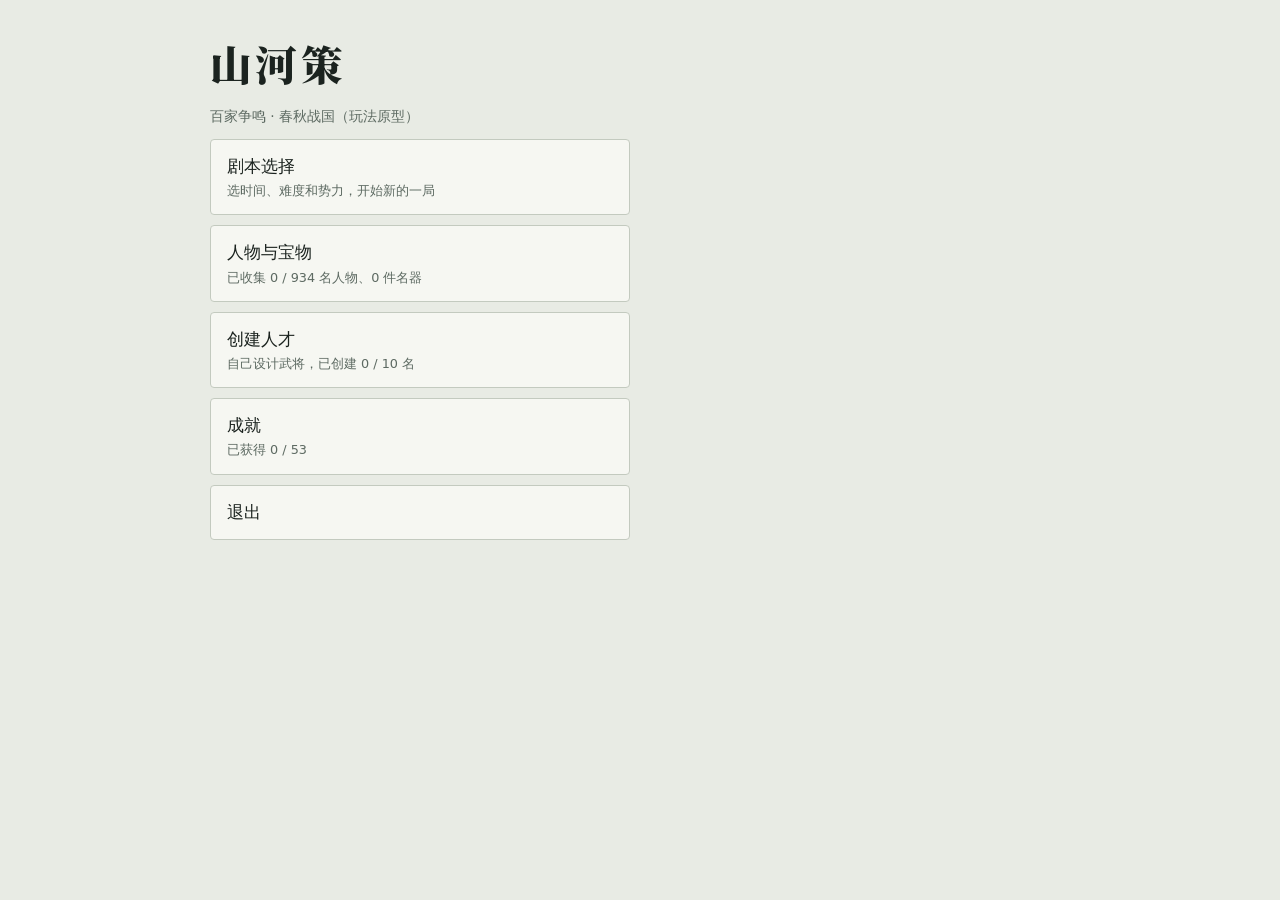
==== shanhece/index.html @ 2c9d2a5f "version city image" ====
<!doctype html>
<html lang="zh-CN">
<meta charset="utf-8">
<meta name="viewport" content="width=device-width,initial-scale=1,viewport-fit=cover">
<meta name="theme-color" content="#2c7a68">
<meta name="mobile-web-app-capable" content="yes">
<meta name="apple-mobile-web-app-capable" content="yes">
<link rel="manifest" href="manifest.json">
<link rel="icon" href="icon-192.png">
<link rel="apple-touch-icon" href="icon-192.png">
<title>山河策：百家争鸣</title>
<meta name="claude:viewport-fit-sides" content="cover">
<link rel="stylesheet" href="https://fonts.googleapis.com/css2?family=Noto+Serif+SC:wght@600;900&display=swap">
<style>
/* 布局：顶部资源栏，中间可缩放的地图，下方城池面板（数值、建筑、驻军、武将、计谋）与战报，单列，手机优先 */
:root {
  --bg: #e8ebe4; --panel: #f6f7f2; --fg: #1b231f; --muted: #5d6a62; --line: #c3cabf;
  --accent: #2c7a68; --accent-fg: #ffffff; --danger: #b3261e; --mine: #d9a400; --warn: #a86a00;
  --display: "Noto Serif SC", "Songti SC", "SimSun", serif;
  --body: system-ui, -apple-system, "PingFang SC", "Microsoft YaHei", sans-serif;
}
@media (prefers-color-scheme: dark) { :root:not([data-theme="light"]) {
  --bg: #121816; --panel: #1b2421; --fg: #dfe6e0; --muted: #93a199; --line: #34413b;
  --accent: #5fb7a0; --accent-fg: #0c1512; --danger: #e8645a; --mine: #f2c230; --warn: #e0a640; color-scheme: dark } }
:root[data-theme="dark"] {
  --bg: #121816; --panel: #1b2421; --fg: #dfe6e0; --muted: #93a199; --line: #34413b;
  --accent: #5fb7a0; --accent-fg: #0c1512; --danger: #e8645a; --mine: #f2c230; --warn: #e0a640; color-scheme: dark }
body { background: var(--bg); color: var(--fg); font-family: var(--body); line-height: 1.5;
  padding-left: max(16px, env(safe-area-inset-left, 0px)); padding-right: max(16px, env(safe-area-inset-right, 0px)); padding-block: 12px 32px; }
.wrap { max-width: 860px; margin: 0 auto; display: flex; flex-direction: column; gap: 12px; }
h1 { font-family: var(--display); font-weight: 900; font-size: 1.7rem; margin: 0; letter-spacing: .08em; }
h2 { font-family: var(--display); font-weight: 600; font-size: 1.1rem; margin: 0; }
h3 { font-family: var(--display); font-weight: 600; font-size: 1rem; margin: 0; }
p { margin: 0; }
.muted { color: var(--muted); font-size: .86rem; }
button, select { font: inherit; color: var(--fg); background: var(--panel); border: 1px solid var(--line); border-radius: 4px;
  padding: 8px 12px; min-height: 40px; cursor: pointer; }
button:focus-visible, select:focus-visible { outline: 2px solid var(--accent); outline-offset: 2px; }
button.primary { background: var(--accent); color: var(--accent-fg); border-color: var(--accent); }
button.danger { border-color: var(--danger); color: var(--danger); }
button.on { border-color: var(--accent); box-shadow: inset 0 0 0 1px var(--accent); }
button:disabled { opacity: .45; cursor: default; }
.row { display: flex; flex-wrap: wrap; gap: 8px; align-items: center; }
.bar { display: flex; flex-wrap: wrap; gap: 4px 16px; align-items: baseline; font-variant-numeric: tabular-nums; }
.bar b { font-family: var(--display); font-size: 1.1rem; }
.facs { display: grid; grid-template-columns: repeat(auto-fill, minmax(150px, 1fr)); gap: 8px; }
.facs button { text-align: left; display: flex; flex-direction: column; gap: 2px; }
.facs small { color: var(--muted); }
#cap { position: fixed; inset: 0; background: rgba(0,0,0,.6); display: none; align-items: center; justify-content: center; padding: 12px; z-index: 45; }
#cap.on { display: flex; }
#trp { position: fixed; inset: 0; background: rgba(0,0,0,.55); display: none; align-items: center; justify-content: center; padding: 12px; z-index: 46; } #trp.on { display: flex; }
#trp .box { background: var(--panel); color: var(--fg); border: 1px solid var(--line); border-top: 4px solid var(--accent); border-radius: 6px; padding: 12px; max-width: 380px; width: 100%; max-height: 86vh; overflow-y: auto; display: flex; flex-direction: column; gap: 8px; font-size: .88rem; } #trp h3 { margin: 0; } #trp .five { display: grid; grid-template-columns: repeat(5, 1fr); gap: 4px; text-align: center; } #trp .five div { border: 1px solid var(--line); border-radius: 4px; padding: 3px 0; } #trp .five small { display: block; color: var(--muted); }
#gd { position: fixed; inset: 0; background: rgba(0,0,0,.55); display: none; align-items: center; justify-content: center; padding: 12px; z-index: 44; } #gd.on { display: flex; }
#gd .box { background: var(--panel); color: var(--fg); border: 1px solid var(--line); border-top: 4px solid var(--accent); border-radius: 6px; padding: 12px; max-width: 380px; width: 100%; max-height: 86vh; overflow-y: auto; display: flex; flex-direction: column; gap: 7px; font-size: .86rem; } #gd h3 { margin: 0; } #gd .five { display: grid; grid-template-columns: repeat(5, 1fr); gap: 4px; text-align: center; } #gd .five div { border: 1px solid var(--line); border-radius: 4px; padding: 3px 0; } #gd .five small { display: block; color: var(--muted); }
.gtab { font-size: .74rem; } .gtab td, .gtab th { padding: 5px 2px; } .gtab .thb { padding: 2px 2px; min-height: 26px; font-size: .74rem; } .gtab .tag { font-size: .66rem; padding: 0 3px; }
.gname { padding: 2px 0; min-height: 26px; font-size: .8rem; font-weight: 700; border: 0; background: none; color: var(--accent); text-decoration: underline; box-shadow: none; }
#cap .box { background: var(--panel); color: var(--fg); border: 1px solid var(--line); border-top: 4px solid var(--accent); border-radius: 6px; padding: 12px; max-width: 360px; width: 100%; display: flex; flex-direction: column; gap: 8px; font-size: .9rem; }
#cap h3 { margin: 0; } #cap .btns { display: grid; grid-template-columns: 1fr 1fr; gap: 6px; }
#dip { position: fixed; inset: 0; background: rgba(0,0,0,.55); display: none; align-items: center; justify-content: center; padding: 12px; z-index: 25; }
#dip.on { display: flex; }
#dip .box { background: var(--panel); color: var(--fg); border: 1px solid var(--line); border-top: 4px solid var(--accent); border-radius: 6px; padding: 10px; max-width: 340px; width: 100%; max-height: 80vh; font-size: .82rem; overflow-y: auto; display: flex; flex-direction: column; gap: 10px; }
#dip h2 { margin: 0; }
#dip .dl { display: flex; align-items: center; justify-content: space-between; gap: 8px; border-top: 1px solid var(--line); padding-top: 6px; } #dip .dl button { white-space: nowrap; padding: 4px 8px; min-height: 32px; flex: none; font-size: .8rem; }
#dip h2 { font-size: 1.05rem; } #dip .tabs button, #dip [data-dip] { padding: 4px 10px; min-height: 32px; font-size: .82rem; } #dip .dl { padding-top: 4px; gap: 6px; }
#dip .box { gap: 6px; }
#panel.full { position: fixed; inset: 0; z-index: 20; overflow-y: auto; border: none; border-radius: 0; background: var(--bg); padding: 12px 12px calc(12px + env(safe-area-inset-bottom)); }
.mapwrap { position: relative; } #map { flex: none; margin: auto; display: block; }  /* 地图在战报以外的区域里居中 */ .zoom { position: absolute; left: 6px; bottom: 252px; display: flex; flex-direction: column; gap: 6px; z-index: 2; } #panel[hidden] { display: none; }
.cmds { position: absolute; right: 6px; top: 6px; z-index: 3; display: flex; flex-direction: column; gap: 4px; align-items: flex-end; }
.menubtn { width: 42px; height: 42px; border-radius: 50%; padding: 0; font-size: 1.2rem; box-shadow: 0 1px 5px rgba(0,0,0,.3); background: var(--panel); }
.menulist { display: flex; flex-direction: column; gap: 3px; background: var(--panel); border: 1px solid var(--line); border-radius: 6px; padding: 5px; box-shadow: 0 3px 12px rgba(0,0,0,.3); min-width: 110px; } .menulist[hidden] { display: none; }
.menulist button { text-align: left; box-shadow: none !important; } .cmds button { padding: 3px 7px; min-height: 28px; font-size: .74rem; box-shadow: 0 1px 4px rgba(0,0,0,.2); background: color-mix(in srgb, var(--panel) 90%, transparent); }
.endbtn { position: absolute; right: 8px; bottom: 10px; z-index: 2; padding: 9px 14px; box-shadow: 0 1px 5px rgba(0,0,0,.3); }
.mapmode { position: absolute; left: 6px; bottom: 206px; z-index: 2; padding: 6px 12px; min-height: 36px; border-radius: 18px; box-shadow: 0 1px 4px rgba(0,0,0,.25); }
.legend { position: absolute; left: 70px; bottom: 206px; z-index: 2; background: var(--panel); border: 1px solid var(--line); border-radius: 4px; padding: 6px 8px; font-size: .78rem; display: flex; flex-direction: column; gap: 2px; } .legend[hidden] { display: none; } .legend i { display: inline-block; width: 10px; height: 10px; border-radius: 50%; margin-right: 6px; border: 1px solid rgba(0,0,0,.15); }
.zoom button { width: 40px; height: 40px; padding: 0; font-size: 1.4rem; line-height: 1; border-radius: 50%; box-shadow: 0 1px 4px rgba(0,0,0,.25); }
.mapbox { display: flex; padding: 64px 0 160px; box-sizing: border-box; overflow: auto; max-height: none; height: calc(100vh - 16px); height: calc(100dvh - 16px); border: 1px solid var(--line); background: #2e3b3d; border-radius: 4px; }
svg { display: block; }
svg line { stroke: var(--line); stroke-width: 1.2; } svg line.rdo { stroke: #4a3a28; stroke-width: 2.6; stroke-opacity: .5; stroke-linecap: round; } svg line.rdi { stroke: #f1e2b8; stroke-width: 1.2; stroke-opacity: .9; stroke-linecap: round; } svg line.rds { stroke: #e9f2f2; stroke-width: 1.3; stroke-dasharray: 4 3; stroke-opacity: .85; }
#map .city use { color: var(--fc, #888); } #terr .tc { fill-opacity: .3; stroke: rgba(40, 30, 20, .35); stroke-width: .6; stroke-linejoin: round; pointer-events: none; mix-blend-mode: multiply; } #map .dot { stroke: #2b2119; stroke-width: .8; } #map text { font-size: 9.5px; font-weight: 600; fill: #241c14; stroke: rgba(247, 240, 222, .92); stroke-width: 2.6px; } #smap text { fill: #241c14; stroke: rgba(247, 240, 222, .9); paint-order: stroke; stroke-width: 4px; }
svg line.sea { stroke-dasharray: 3 3; }
svg text { font-size: 9px; fill: var(--fg); paint-order: stroke; stroke: var(--panel); stroke-width: 2.5px; pointer-events: none; }
svg .city { cursor: pointer; }
svg .ring { fill: none; stroke: var(--fg); stroke-width: 2; } #map .ring { fill: rgba(255, 214, 80, .16); stroke: #ffd650; stroke-width: 2.6; filter: drop-shadow(0 0 1.2px #000) drop-shadow(0 0 2px rgba(0,0,0,.7)); animation: ringp 1.1s ease-in-out infinite alternate; pointer-events: none; } @keyframes ringp { from { stroke-width: 2.2; stroke-opacity: .75; } to { stroke-width: 3.4; stroke-opacity: 1; } } @media (prefers-reduced-motion: reduce) { #map .ring { animation: none; } }
svg .mine { stroke: var(--mine); stroke-width: 2.5; }
.panel { background: var(--panel); border: 1px solid var(--line); border-radius: 4px; padding: 12px; display: flex; flex-direction: column; gap: 10px; min-width: 0; }
.pickbar { position: absolute; left: 8px; right: 8px; top: 112px; z-index: 6; display: flex; gap: 10px; align-items: center; justify-content: space-between; background: var(--panel); border: 2px solid var(--accent); border-radius: 8px; padding: 8px 10px; font-size: .9rem; box-shadow: 0 2px 8px rgba(0,0,0,.2); } .pickbar[hidden] { display: none; } .pickbar .warn { color: var(--danger); }
#map.picking .city:not(.pick):not(.pickfrom) { opacity: .3; } #map .city.pick .dot { stroke: var(--accent); stroke-width: 3.5; animation: pickp 1s ease-in-out infinite alternate; } #map .city.pick text { font-weight: 700; } #map .city.pickfrom .dot { stroke: var(--warn); stroke-width: 3; }
@keyframes pickp { from { stroke-opacity: .35; } to { stroke-opacity: 1; } } @media (prefers-reduced-motion: reduce) { #map .city.pick .dot { animation: none; } }
.cask { position: fixed; inset: 0; z-index: 30; background: rgba(0,0,0,.45); display: flex; align-items: center; justify-content: center; padding: 16px; }
.caskc { background: var(--panel); border: 1px solid var(--line); border-top: 4px solid var(--accent); border-radius: 8px; padding: 12px 14px; max-width: 360px; width: 100%; display: flex; flex-direction: column; gap: 8px; font-size: .9rem; box-shadow: 0 8px 24px rgba(0,0,0,.3); } .caskc > b { font-size: 1.05rem; } .caskc .row button { min-height: 42px; flex: 1; }
.tlist { display: flex; flex-direction: column; gap: 4px; } .tr2 { display: flex; gap: 8px; align-items: center; border: 1px solid var(--line); border-radius: 6px; padding: 5px 8px; background: var(--panel); }
.tr2m { flex: 1; min-width: 0; font-size: .8rem; line-height: 1.3; } .tr2m > b { font-size: .9rem; } .tr2m > small { color: var(--muted); margin-left: 4px; font-size: .68rem; } .tr2m .d { color: var(--fg); } .tr2s { color: var(--warn); font-size: .72rem; } .tr2s.run { color: var(--accent); font-weight: 600; }
.tr2b { flex: none; display: flex; flex-direction: column; align-items: flex-end; gap: 2px; } .tr2b small { font-size: .68rem; color: var(--muted); white-space: nowrap; } .tr2b button { min-height: 34px; padding: 0 12px; }
.cstat { font-size: .76rem; color: var(--muted); line-height: 1.35; margin: 2px 0; } .cstat b { color: var(--fg); font-weight: 600; }
.cgrid { display: grid; grid-template-columns: minmax(0, 3fr) minmax(0, 2fr); gap: 6px; margin-top: 4px; }
.csec { --sc: var(--accent); grid-column: span 1; border: 1px solid color-mix(in srgb, var(--sc) 30%, var(--line)); border-radius: 10px; padding: 6px; background: color-mix(in srgb, var(--sc) 6%, var(--panel)); display: flex; flex-direction: column; gap: 5px; min-width: 0; }
@media (max-width: 370px) { .cgrid { grid-template-columns: minmax(0, 1fr); } .cbs { grid-template-columns: repeat(auto-fit, minmax(2.9em, 1fr)); } .cb b { font-size: .84rem; } }
.csec.s-wide { grid-column: 1 / -1; } .s-min .cbs { grid-template-columns: repeat(5, minmax(0, 1fr)); } .s-mil .cbs { grid-template-columns: repeat(4, minmax(0, 1fr)); } .csec.s-min { --sc: #2c7a68; } .csec.s-mil { --sc: #a8432f; } .csec.s-mkt { --sc: #a87414; } .csec.s-ppl { --sc: #3a6aa0; }
.csh { display: flex; align-items: center; gap: 4px; font-size: .8rem; line-height: 1.2; padding: 0 2px; } .csh i { width: 4px; height: 14px; border-radius: 2px; background: var(--sc); } .csh b { color: var(--sc); letter-spacing: .1em; } .csh span { margin-left: auto; color: var(--muted); font-size: .72rem; } .csh span b { color: var(--fg); letter-spacing: 0; }
.cbs { display: grid; grid-template-columns: repeat(auto-fit, minmax(3.4em, 1fr)); gap: 4px; min-width: 0; }
.cb { min-height: 48px; padding: 3px 2px; display: flex; flex-direction: column; align-items: center; justify-content: center; gap: 1px; line-height: 1.15; min-width: 0; border-radius: 8px; background: var(--panel); border-color: color-mix(in srgb, var(--sc, var(--accent)) 22%, var(--line)); }
.cb b { font-size: .9rem; font-weight: 700; } .cb small { font-size: .62rem; color: var(--muted); white-space: nowrap; overflow: hidden; text-overflow: ellipsis; max-width: 100%; }
.cb.on { border-color: var(--sc, var(--accent)); background: color-mix(in srgb, var(--sc, var(--accent)) 14%, var(--panel)); box-shadow: inset 0 0 0 1px var(--sc, var(--accent)); } .cb.dn small { color: var(--accent); } .cb:disabled { opacity: .55; } .cb.dn:disabled { opacity: .7; }
.cmdm { max-width: 520px; overflow: hidden !important; } .cmdmb { flex: 1 1 auto; min-height: 0; overflow-y: auto; overscroll-behavior: contain; display: flex; flex-direction: column; gap: 8px; } .cmdm .cpanel { border: 0; padding: 0; margin: 0; background: none; max-height: none; } .cmdm .cph > b:first-child { display: none; } .cmdm .cph { display: flex; flex-wrap: wrap; gap: 4px 8px; align-items: center; } .cmdm .cpanel .btns { display: grid; grid-template-columns: repeat(auto-fill, minmax(96px, 1fr)); gap: 6px; } .cmdm .cpanel .btns button { min-height: 44px; display: flex; flex-direction: column; align-items: center; justify-content: center; line-height: 1.2; } .cmdm .cpanel .btns small { font-size: .66rem; color: var(--muted); } .cmdm #mvbox { margin: 0; } .cmdm #mvbox .row { flex-wrap: nowrap; gap: 6px; } .cmdm #mvbox label { min-width: 0 !important; flex: 1 1 auto; font-size: .82rem; } .cmdm #mvbox button { white-space: nowrap; } .cmdm #mvbox input { height: 38px; width: 6em !important; box-sizing: border-box; padding: 0 8px; } .cmdm #mvbox select { flex: 1 1 auto; min-width: 0; } .cmdm #mvbox .row:last-child { flex-wrap: wrap; } .cmdm .cph:empty { display: none; } .cmdm table { font-size: .8rem; } .cmdmf { justify-content: flex-end; } .cmdmf button { min-width: 88px; min-height: 40px; }
.cpanel { border: 1px solid var(--accent); border-radius: 10px; padding: 6px 8px; margin-top: 4px; display: flex; flex-direction: column; gap: 6px; background: var(--panel); } .cpanel.cscroll { max-height: 42vh; overflow-y: auto; overscroll-behavior: contain; }
.cph { display: flex; flex-wrap: wrap; gap: 4px 8px; align-items: center; font-size: .8rem; } .cpanel .btns { display: grid; grid-template-columns: repeat(auto-fill, minmax(4.2em, 1fr)); gap: 4px; } .cpanel .btns button { min-height: 40px; padding: 2px 4px; line-height: 1.15; } .cpanel .btns button small { display: block; font-size: .6rem; color: var(--muted); white-space: nowrap; overflow: hidden; text-overflow: ellipsis; }
.resrow { display: flex; gap: 8px; margin: 6px 0; } .resrow button { flex: 1; min-height: 40px; text-align: left; font-variant-numeric: tabular-nums; } .resrow button.on { border-color: var(--accent); } .resrow small { color: var(--muted); display: block; font-size: .7rem; line-height: 1.2; } .rarebox { border-color: var(--warn); }
.stats { display: grid; grid-template-columns: repeat(auto-fill, minmax(120px, 1fr)); gap: 8px; font-variant-numeric: tabular-nums; }
.stats div { border-left: 3px solid var(--line); padding-left: 8px; }
.stats small { display: block; color: var(--muted); }
#panel.full .stats { grid-template-columns: repeat(3, minmax(0, 1fr)); gap: 4px 6px; font-size: .8rem; line-height: 1.25; } #panel.full .stats div { padding-left: 6px; border-left-width: 2px; } #panel.full .stats small { font-size: .66rem; } #panel.full h2 { font-size: 1.1rem; margin: 0; }
.meter { height: 6px; background: var(--line); border-radius: 3px; overflow: hidden; margin-top: 2px; }
.meter i { display: block; height: 100%; background: var(--accent); }
.meter i.low { background: var(--danger); } .meter i.mid { background: var(--warn); }
.blds { display: grid; grid-template-columns: repeat(auto-fill, minmax(84px, 1fr)); gap: 6px; }
.blds button { padding: 6px 4px; display: flex; flex-direction: column; align-items: center; gap: 0; min-height: 48px; }
.blds small { color: var(--muted); }
.detail { border: 1px solid var(--line); border-radius: 4px; padding: 10px; display: flex; flex-direction: column; gap: 8px; background: var(--bg); }
table { border-collapse: collapse; width: 100%; font-size: .9rem; font-variant-numeric: tabular-nums; }
td, th { text-align: left; padding: 4px 6px; border-bottom: 1px solid var(--line); vertical-align: middle; }
.scroll { overflow-x: auto; }
.tag { display: inline-block; padding: 0 6px; border: 1px solid var(--line); border-radius: 3px; font-size: .8rem; }
.flash { border-left: 3px solid var(--accent); padding-left: 8px; }
#log { font-size: .86rem; display: flex; flex-direction: column; gap: 4px; }
#log div { border-left: 3px solid var(--line); padding-left: 8px; }
#log div.w { border-color: var(--accent); } #log div.l { border-color: var(--danger); } #log div.e { border-color: var(--accent); font-weight: 600; }
#bt { position: fixed; inset: 0; background: var(--bg); display: none; z-index: 40; overflow: hidden; padding: 0; }
#bt.on { display: block; }
#bt .wrap { max-width: none; margin: 0; height: 100%; position: relative; display: block; }
#bt .gridwrap { position: absolute; inset: 0; max-height: none; border: 0; border-radius: 0; box-sizing: border-box; background: color-mix(in srgb, var(--fg) 12%, var(--bg)); }
#bt .grid { margin: 0 auto; }
.bttop, .btbot, .btend, .btlogf { position: absolute; z-index: 5; pointer-events: none; box-sizing: border-box; }
.bttop > *, .btbot > *, .btend > *, .btlogf > * { pointer-events: auto; }
.btcard, .btbot .detail, .btchips .chip, .btttl, .btlogf button { background: color-mix(in srgb, var(--panel) 88%, transparent); -webkit-backdrop-filter: blur(4px); backdrop-filter: blur(4px); box-shadow: 0 2px 8px rgba(0,0,0,.18); }
.bttop { top: 0; left: 0; right: 0; display: flex; gap: 6px; align-items: flex-start; justify-content: space-between; padding: max(6px, env(safe-area-inset-top)) 8px 4px; }
.btt1 { min-width: 0; display: flex; flex-direction: column; gap: 3px; align-items: flex-start; pointer-events: none; } .btt1 > * { pointer-events: auto; }
.btttl { font-family: var(--display); font-size: .95rem; line-height: 1.2; padding: 2px 8px; border-radius: 6px; }
.btchips { display: flex; flex-wrap: wrap; gap: 3px; pointer-events: none; } .btchips .chip { font-size: .72rem; line-height: 1.25; border: 1px solid var(--line); border-radius: 10px; padding: 1px 7px; white-space: nowrap; font-variant-numeric: tabular-nums; pointer-events: auto; } .btchips small { color: var(--muted); } .btchips .bad { color: var(--danger); font-weight: 700; }
.bttools { display: flex; gap: 3px; flex: none; flex-wrap: nowrap; justify-content: flex-end; pointer-events: none; } .bttools button { pointer-events: auto; min-height: 32px; min-width: 32px; padding: 0 6px; font-size: .76rem; background: color-mix(in srgb, var(--panel) 88%, transparent); box-shadow: 0 2px 6px rgba(0,0,0,.18); } .bttools button.on { border-color: var(--accent); }
.btlogf { left: 8px; right: 8px; } .btlogf button { display: flex; flex-direction: column; align-items: flex-start; gap: 2px; text-align: left; max-width: min(100%, 560px); min-height: 0; padding: 3px 8px; font-size: .74rem; line-height: 1.35; border-radius: 6px; border: 1px solid var(--line); color: var(--fg); }
.btlogf:not(.open) button span { display: block; max-width: 100%; overflow: hidden; text-overflow: ellipsis; white-space: nowrap; } .btlogf.open button span + span { color: var(--muted); }
.btbot { left: 8px; right: 8px; bottom: 8px; max-height: 46%; overflow-y: auto; overscroll-behavior: contain; display: flex; flex-direction: column; gap: 5px; font-size: .84rem; }
.btbot > * { width: 100%; max-width: 560px; box-sizing: border-box; flex: none; } .btbot .detail { padding: 6px 8px; margin: 0; } .btbot p { margin: 0; } .btbot .row { gap: 5px; } .btbot .row button { min-height: 36px; padding: 0 10px; }
.btcard { border: 1px solid var(--line); border-radius: 6px; padding: 6px 8px; } .btsmall { font-size: .78rem; padding: 4px 6px; width: auto !important; align-self: flex-start; } .btsmall button { min-height: 32px !important; font-size: .78rem; }
.btoff:empty { display: none; } .bttl { display: flex; gap: 6px; align-items: flex-start; font-size: .78rem; border: 1px solid var(--line); border-radius: 6px; padding: 4px 6px; background: color-mix(in srgb, var(--panel) 88%, transparent); } .bttl span { flex: 1; } .bttl button { min-height: 28px; min-width: 28px; padding: 0; }
.btend { right: 8px; bottom: calc(8px + env(safe-area-inset-bottom)); display: flex; flex-direction: column; align-items: flex-end; gap: 5px; }
.btend button { box-shadow: 0 2px 8px rgba(0,0,0,.25); } .btend .btsec { min-height: 34px; height: auto; padding: 4px 12px; font-size: .8rem; background: color-mix(in srgb, var(--panel) 92%, transparent); display: flex; flex-direction: column; align-items: center; justify-content: center; line-height: 1.15; } .btend .btsec small { font-size: .62rem; color: var(--muted); }
.btend .btmain { min-height: 56px; min-width: 104px; padding: 6px 16px; border-radius: 28px; font-size: 1rem; font-weight: 700; display: flex; flex-direction: column; align-items: center; justify-content: center; line-height: 1.15; } .btend .btmain small { font-size: .66rem; font-weight: 400; opacity: .9; }
.btres { z-index: 9; } .btresc { max-width: 460px; max-height: 100%; overflow: hidden; } .btresc.win { border-top-color: var(--accent); } .btresc.lose { border-top-color: var(--danger); } .btresc h3 { font-size: 1.4rem !important; text-align: center; } .btsumm { margin: 0; line-height: 1.5; } .btresc .blog { flex: 1 1 auto; min-height: 0; overflow-y: auto; overscroll-behavior: contain; border: 1px solid var(--line); border-radius: 6px; padding: 6px 8px; font-size: .78rem; line-height: 1.5; max-height: none; } .btresc .blog > div + div { border-top: 1px dashed var(--line); padding-top: 2px; margin-top: 2px; } .btresf { justify-content: flex-end; gap: 8px; flex-wrap: nowrap; } .btresf button { min-height: 40px; min-width: 88px; }
.ubrief { display: flex; flex-wrap: wrap; gap: 0 8px; align-items: baseline; } .ubrief .muted { font-size: .72rem; margin-left: auto; }
.btpop { position: absolute; inset: 0; z-index: 8; display: flex; align-items: center; justify-content: center; padding: 16px; background: rgba(0,0,0,.35); }
.btpopc { background: var(--panel); border: 1px solid var(--line); border-top: 4px solid var(--accent); border-radius: 8px; padding: 10px 12px; max-width: 380px; width: 100%; max-height: 80%; overflow-y: auto; display: flex; flex-direction: column; gap: 6px; font-size: .86rem; box-shadow: 0 8px 24px rgba(0,0,0,.35); }
.btpanel { position: absolute; left: 8px; right: 8px; top: calc(var(--btth, 60px) + 6px); bottom: calc(var(--btbh, 120px) + 6px); z-index: 7; overflow-y: auto; overscroll-behavior: contain; background: var(--panel); border: 1px solid var(--line); border-radius: 8px; padding: 10px 12px; box-shadow: 0 6px 20px rgba(0,0,0,.25); font-size: .84rem; max-width: 680px; margin: 0 auto; }
.btpanel .btpx { position: sticky; top: 0; float: right; min-height: 32px; min-width: 32px; padding: 0; font-size: 1.1rem; } .btpanel h3 { margin: 0 0 6px; }
.btsum { font-size: .78rem; color: var(--muted); } .bttabs { display: flex; gap: 4px; margin-top: 4px; } .bttabs button { flex: 1; min-height: 32px; padding: 0 6px; font-size: .8rem; } .bttabs button.on { border-color: var(--accent); background: color-mix(in srgb, var(--accent) 12%, var(--panel)); font-weight: 600; }
.btsheet { display: flex; flex-direction: column; gap: 6px; margin-top: 6px; max-height: 34vh; overflow-y: auto; overscroll-behavior: contain; }
.btshp { align-items: flex-end; padding: 8px; padding-top: calc(8px + env(safe-area-inset-top)); padding-bottom: calc(8px + env(safe-area-inset-bottom)); } .btshc { max-width: 560px; max-height: 100%; overflow: hidden; padding: 8px 10px; gap: 4px; } .btshh { display: flex; gap: 6px; align-items: center; } .btshh .bttabs { flex: 1; margin: 0; } .btshh .btpx { min-height: 32px; min-width: 32px; padding: 0; font-size: 1rem; flex: none; } .btshc .btsheet { max-height: none; flex: 1 1 auto; min-height: 0; margin: 0; } .btshf { justify-content: space-between; flex-wrap: nowrap; } .btshf .muted { font-size: .74rem; } .btshf .primary { min-height: 36px; min-width: 72px; }
.btshc .unitrow { display: grid; grid-template-columns: 1fr 1fr; gap: 4px 6px; padding: 5px 6px; } .btshc .unitrow .ur2 { display: flex; gap: 6px; align-items: center; grid-column: 1 / -1; min-width: 0; } .btshc .unitrow .unum { display: flex; gap: 4px; align-items: center; flex: none; } .btshc .unitrow .unum small { font-size: .7rem; } .btshc .unitrow input { width: 4.8em; height: 34px; padding: 0 6px; box-sizing: border-box; } .btshc .unitrow select[data-bfm] { flex: 1 1 0; width: 0; } .btshc .unitrow select, .btshc .unitrow input { min-height: 34px; font-size: .8rem; } .btshc .unitrow button { min-height: 32px; padding: 0 8px; }
#bt h3 { margin: 0; font-family: var(--display); font-size: 1.15rem; }
.gridwrap { overflow: auto; max-height: 64vh; border: 1px solid var(--line); border-radius: 4px; overscroll-behavior: contain; -webkit-overflow-scrolling: touch; }
.grid { display: grid; grid-template-columns: repeat(11, 56px); grid-auto-rows: 56px; gap: 2px; width: max-content; padding: 2px; }
.tile { position: relative; min-width: 0; border: 1px solid var(--line); border-radius: 3px; padding: 2px 3px; font-size: .66rem; line-height: 1.2; display: flex; flex-direction: column; text-align: left; overflow: hidden; background: var(--panel); color: var(--fg); }
.tile.t林 { background: color-mix(in srgb, #3f8f4f 28%, var(--panel)); } .tile.t山 { background: color-mix(in srgb, #8a6b4a 34%, var(--panel)); }
.tile.t丘 { background: color-mix(in srgb, #c9a227 30%, var(--panel)); } .tile.t泽 { background: color-mix(in srgb, #5b7a5a 40%, #3b82c4 14%); }
.tile.t水 { background: color-mix(in srgb, #3b82c4 30%, var(--panel)); } .tile.t城 { background: color-mix(in srgb, #777 26%, var(--panel)); } .tile.t门 { background: color-mix(in srgb, #a8741a 34%, var(--panel)); } .tile.t营 { background: color-mix(in srgb, #2c7a68 30%, var(--panel)); } .tile.t仓 { background: color-mix(in srgb, #b3261e 26%, var(--panel)); }
.tile.burnt { background: color-mix(in srgb, #222 45%, var(--panel)); }
.tile .tn { position: absolute; right: 2px; bottom: 0; font-size: .56rem; color: var(--muted); }
.tile { align-items: center; text-align: center; padding: 1px; gap: 0; } .tile #cutin { position: fixed; left: 0; right: 0; top: 30%; z-index: 60; display: none; justify-content: center; pointer-events: none; } #cutin.on { display: flex; }
#cutin .cbox { min-width: 240px; max-width: 90vw; padding: 14px 22px; border-radius: 6px; color: #fff; text-align: center; box-shadow: 0 6px 24px rgba(0,0,0,.45); animation: cutin 1.8s ease both; display: flex; flex-direction: column; gap: 2px; } #cutin .mine { background: linear-gradient(100deg, #1f5f4a, #2a7a5f); } #cutin .foe { background: linear-gradient(100deg, #8a1f17, #b3261e); }
#cutin b { font-size: 1.5rem; letter-spacing: .15em; } #cutin span { font-size: 1.15rem; font-weight: 700; } #cutin em { font-style: normal; font-size: .78rem; opacity: .85; } #cutin small { font-size: .7rem; opacity: .8; }
@keyframes cutin { 0% { transform: translateX(-40px) scale(.9); opacity: 0; } 12% { transform: none; opacity: 1; } 80% { opacity: 1; } 100% { opacity: 0; transform: translateX(30px); } } @media (prefers-reduced-motion: reduce) { #cutin .cbox { animation: none; } }
.bzoom { display: flex; gap: 6px; align-items: center; margin: 4px 0; } .bzoom button { min-width: 40px; min-height: 34px; padding: 0 10px; font-size: 1rem; }
.grid.sm .spr { width: 20px; height: 20px; } .grid.sm .tile b { font-size: .5rem; } .grid.sm .tile small { font-size: .48rem; }
.spr { width: 26px; height: 26px; flex: none; background-size: contain; background-repeat: no-repeat; image-rendering: pixelated; }
.tile b { font-size: .62rem; line-height: 1.1; white-space: nowrap; overflow: hidden; max-width: 100%; background: color-mix(in srgb, var(--panel) 80%, transparent); border-radius: 2px; padding: 0 2px; } .tile small { font-size: .58rem; line-height: 1.1; white-space: nowrap; font-variant-numeric: tabular-nums; background: color-mix(in srgb, var(--panel) 80%, transparent); border-radius: 2px; padding: 0 2px; }
.tile.e .spr { transform: scaleX(-1); } .tlegend { display: flex; flex-wrap: wrap; gap: 4px 10px; font-size: .74rem; color: var(--muted); } .tlegend span, .tlegend button { display: inline-flex; align-items: center; gap: 3px; } .tlegend button { padding: 2px 6px; min-height: 28px; font-size: .74rem; } .tlegend i { width: 18px; height: 18px; background-size: cover; image-rendering: pixelated; border: 1px solid var(--line); border-radius: 2px; } .tile .tn { display: none; }
.tile.a { border-bottom: 3px solid var(--accent); } .tile.a.al { border-bottom-style: dashed; } .tile.e { border-top: 3px solid var(--danger); }
.tile.done { opacity: .55; } .tile.sel { outline: 3px solid var(--mine); outline-offset: -1px; z-index: 1; }
.tile.mv { box-shadow: inset 0 0 0 2px var(--accent); } .tile.atk { box-shadow: inset 0 0 0 3px var(--danger); } .tile.tg { box-shadow: inset 0 0 0 3px var(--warn); }
.tile .hurt { color: var(--danger); font-weight: 600; }
.tile { overflow: visible; } .tile .float { position: absolute; left: 50%; top: 30%; transform: translate(-50%, 0); z-index: 5; pointer-events: none; font-size: .95rem; font-weight: 900; color: #fff; background: var(--danger); border-radius: 4px; padding: 1px 5px; white-space: nowrap; animation: floatup 1.1s ease-out forwards; } .tile .float.up { background: var(--accent); }
@keyframes floatup { 0% { opacity: 0; transform: translate(-50%, 6px) scale(.7); } 15% { opacity: 1; transform: translate(-50%, -4px) scale(1.15); } 70% { opacity: 1; transform: translate(-50%, -18px) scale(1); } 100% { opacity: 0; transform: translate(-50%, -30px) scale(1); } }
.tile.hit { animation: shake .35s; box-shadow: inset 0 0 0 3px var(--danger); } @keyframes shake { 0%, 100% { transform: translateX(0); } 20% { transform: translateX(-4px); } 40% { transform: translateX(4px); } 60% { transform: translateX(-3px); } 80% { transform: translateX(2px); } }
.tile.heal { box-shadow: inset 0 0 0 3px var(--accent); } .tile.acting { outline: 3px solid var(--warn); outline-offset: -1px; z-index: 3; } .tile.pre { box-shadow: inset 0 0 0 4px var(--danger); }
@media (prefers-reduced-motion: reduce) { .tile.hit { animation: none; } .tile .float { animation: none; top: -2px; } }
.mbar { height: 3px; background: var(--line); border-radius: 2px; overflow: hidden; margin-top: auto; width: 70%; } .mbar i { display: block; height: 100%; background: var(--accent); }
.tile.e .mbar i { background: var(--danger); }
#bt .ords { display: flex; flex-wrap: wrap; gap: 6px; } #bt .ords button { padding: 8px 10px; font-size: .86rem; }
#bt select { max-width: 100%; }
.gcard { border: 1px solid var(--line); border-radius: 4px; padding: 8px; margin: 6px 0; background: var(--panel); display: grid; gap: 4px; font-size: .88rem; } .gcard button { padding: 4px 8px; min-height: 32px; font-size: .8rem; }
.unitrow { display: flex; flex-wrap: wrap; gap: 6px; align-items: center; border: 1px solid var(--line); border-radius: 4px; padding: 6px; background: var(--panel); } .unitrow.cur { border-color: var(--mine); border-width: 2px; }
.unitrow select { flex: 1 1 9em; min-width: 0; } .unitrow input { width: 6.2em; } .unitrow button { padding: 6px 8px; min-height: 36px; }
#bt .blog { font-size: .84rem; display: flex; flex-direction: column; gap: 3px; } #bt .blog div { border-left: 3px solid var(--line); padding-left: 8px; }
#bt details { font-size: .82rem; color: var(--muted); } #bt details.uix summary { cursor: pointer; } #bt details.uix[open] summary { margin-bottom: 2px; }
#ov { position: fixed; inset: 0; background: var(--bg); display: none; z-index: 30; overflow-y: auto; padding: 12px 12px calc(12px + env(safe-area-inset-bottom)); }
#ov.on { display: block; } #ov .wrap { max-width: 720px; margin: 0 auto; display: flex; flex-direction: column; gap: 8px; } #ov h3 { margin: 0; font-family: var(--display); }
#ov .tabs { display: flex; gap: 6px; flex-wrap: wrap; } #ov table { width: 100%; } #ov td, #ov th { vertical-align: top; }
.tre { display: grid; grid-template-columns: repeat(auto-fill, minmax(150px, 1fr)); gap: 6px; }
.tre div { border: 1px solid var(--line); border-radius: 4px; padding: 6px; background: var(--panel); font-size: .84rem; } .sets summary { font-weight: 600; } .setl { display: grid; grid-template-columns: repeat(auto-fill, minmax(180px, 1fr)); gap: 6px; } .setl div { border: 1px dashed var(--line); border-radius: 4px; padding: 6px 8px; font-size: .78rem; } .setl div.on { border: 2px solid var(--accent); } .tre div.lock { opacity: .55; border-style: dashed; } tr.lockrow td { opacity: .55; } .tre div.got { border-color: var(--accent); border-width: 2px; } .tre div.no { opacity: .6; }
#evt { position: fixed; inset: 0; background: rgba(0,0,0,.55); display: none; align-items: center; justify-content: center; padding: 16px; z-index: 50; }
#evt.on { display: flex; }
.xpbox { max-width: 400px; max-height: calc(100vh - 32px); } .xph { display: flex; align-items: center; gap: 4px; } .xph b { font-size: 1.05rem; } .xpx { margin-left: auto; min-width: 36px; min-height: 36px; padding: 0; border: 0; background: none; box-shadow: none; font-size: 1rem; } .xpbox .xplist { border: 1px solid var(--line); border-radius: 6px; max-height: 46vh; } .xpbox .xplist button span { min-width: 0; } .xpbox .xplist button > small { white-space: nowrap; } .xpgo { justify-content: flex-end; gap: 8px; } .xpgo .primary { flex: 1; }
.xpdd { margin: 4px 0; border: 1px solid var(--line); border-radius: 4px; background: var(--bg); } .xphead { width: 100%; display: flex; justify-content: space-between; gap: 8px; border: 0; background: none; box-shadow: none; padding: 8px; min-height: 40px; font-size: .8rem; text-align: left; } .xphead span:first-child { overflow: hidden; text-overflow: ellipsis; white-space: nowrap; } .xplist { max-height: 260px; overflow-y: auto; border-top: 1px solid var(--line); } .xplist button { width: 100%; display: flex; align-items: center; gap: 8px; padding: 6px 8px; min-height: 40px; border: 0; border-bottom: 1px solid var(--line); border-radius: 0; background: none; box-shadow: none; font-size: .8rem; text-align: left; } .xplist button.off { opacity: .45; } .xplist i { width: 20px; height: 20px; flex: none; border: 2px solid var(--muted); border-radius: 4px; display: flex; align-items: center; justify-content: center; font-style: normal; font-weight: 700; font-size: .8rem; color: #fff; } .xplist button.on i { background: var(--accent); border-color: var(--accent); } .xplist small { margin-left: auto; color: var(--muted); font-size: .7rem; }
#xpl { position: fixed; inset: 0; background: rgba(0,0,0,.55); display: none; align-items: center; justify-content: center; padding: 16px; z-index: 48; } #xpl.on { display: flex; } #xpl .box { background: var(--panel); color: var(--fg); border: 1px solid var(--line); border-top: 4px solid var(--warn); border-radius: 6px; padding: 16px; max-width: 400px; width: 100%; display: flex; flex-direction: column; gap: 8px; } #xpl h3 { margin: 0; } #xpl p { margin: 0 0 4px; font-size: .9rem; } #xpl button { text-align: left; min-height: 40px; } #xpl .xpres { font-size: 1rem; font-weight: 600; margin: 4px 0 8px; padding: 8px 10px; border-left: 3px solid var(--accent); background: color-mix(in srgb, var(--accent) 8%, transparent); } #xpl .res button { text-align: center; }
#evt .box { background: var(--panel); color: var(--fg); border: 1px solid var(--line); border-top: 4px solid var(--accent); border-radius: 6px; padding: 18px; max-width: 420px; width: 100%; display: flex; flex-direction: column; gap: 10px; }
#evt h3 { margin: 0; font-size: 1.25rem; } #evt p { margin: 0; } #evt .btns { display: flex; flex-direction: column; gap: 8px; }
#evt .btns button { text-align: left; padding: 10px 12px; }
.menu { display: flex; flex-direction: column; gap: 10px; max-width: 420px; }
.menu button { text-align: left; padding: 14px 16px; font-size: 1.05rem; display: flex; flex-direction: column; gap: 2px; }
.menu button small { color: var(--muted); font-size: .8rem; }
#menu h1 { font-size: 2.6rem; margin-top: 12px; }
input[type=text], input[type=search], input[type=number] { font: inherit; color: var(--fg); background: var(--panel); border: 1px solid var(--line); border-radius: 4px; padding: 8px 10px; min-height: 40px; min-width: 0; }
.mk { display: flex; flex-direction: column; gap: 5px; max-width: 520px; width: 100%; margin: 0 auto; min-width: 0; }
.mkhead { display: flex; align-items: center; gap: 10px; } .mkhead h1 { font-size: 1.3rem; flex: 1; } .mkhead button { min-height: 36px; padding: 0 10px; }
.mknote { margin: 0; font-size: .74rem; line-height: 1.35; }
.mkchips { display: flex; flex-wrap: wrap; gap: 4px; } .mkchip { display: inline-flex; align-items: center; gap: 4px; border: 1px solid var(--line); border-radius: 14px; padding: 1px 2px 1px 8px; font-size: .78rem; background: var(--panel); }
.mkchip small { color: var(--muted); font-variant-numeric: tabular-nums; } .mkchip button { min-height: 26px; min-width: 26px; padding: 0; border: none; background: none; color: var(--danger); font-size: 1rem; line-height: 1; }
.mkform { display: flex; flex-direction: column; gap: 5px; min-width: 0; }
.mkform label > span { display: block; font-size: .72rem; color: var(--muted); line-height: 1.2; margin-bottom: 1px; }
.mkform .mksel:not(.mkv) { display: grid; grid-template-columns: 2.6em minmax(0, 1fr); align-items: center; gap: 6px; } .mkform .mksel:not(.mkv) > span { margin: 0; font-size: .8rem; }
.mkform .mksel:not(.mkv) + .mkdesc { margin-left: calc(2.6em + 6px); }
.mktabs { display: flex; gap: 4px; } .mktabs button { flex: 1; min-height: 34px; padding: 0 8px; font-size: .85rem; } .mktabs button.on { border-color: var(--accent); background: color-mix(in srgb, var(--accent) 12%, var(--panel)); font-weight: 600; }
.mkchips { flex-direction: column; } .mkchip { justify-content: space-between; border-radius: 8px; padding: 2px 2px 2px 10px; } .mkchip small { flex: 1; overflow: hidden; text-overflow: ellipsis; white-space: nowrap; min-width: 0; }
body:has(.mk) { padding-block: 8px; }
.mkform input, .mkform select { width: 100%; min-width: 0; min-height: 36px; box-sizing: border-box; }
.mkstats { display: grid; grid-template-columns: repeat(5, minmax(0, 1fr)); gap: 4px; } .mkstats input { text-align: center; padding-inline: 2px; font-variant-numeric: tabular-nums; }
.mkleft { font-size: .78rem; color: var(--muted); margin-top: -2px; } .mkleft.over { color: var(--danger); font-weight: 600; }
.mkdesc { margin: -3px 0 0; font-size: .72rem; line-height: 1.3; color: var(--muted); display: -webkit-box; -webkit-line-clamp: 2; -webkit-box-orient: vertical; overflow: hidden; min-height: 2.6em; }
.mk2 { display: grid; grid-template-columns: minmax(0, 1fr) minmax(0, 1fr); gap: 6px; }
.mkgo { min-height: 44px; margin-top: 2px; } .mkmsg { margin: 0; min-height: 1.2em; font-size: .8rem; }
.form { display: grid; grid-template-columns: 5.5em minmax(0, 1fr); gap: 8px 10px; align-items: center; max-width: 460px; }
.form select, .form input { width: 100%; min-width: 0; }
.thb { padding: 2px 4px; min-height: 0; border: none; background: none; font-weight: 700; white-space: nowrap; } .thb.on { color: var(--accent); box-shadow: none; }
.meter i.neu { background: #c3c8c4; }
.rel-low { color: var(--danger); } .rel-mid { color: var(--warn); } .rel-neu { color: #9aa39d; font-weight: 400; } .rel-ok { color: var(--accent); }
.tip { border-bottom: 1px dotted var(--muted); cursor: help; white-space: nowrap; }
.tip.ib { display: inline-flex; align-items: center; justify-content: center; width: 1.15em; height: 1.15em; border: 1px solid var(--muted); border-radius: 50%; font: italic 600 .75em/1 Georgia, serif; color: var(--muted); margin-left: .25em; vertical-align: .1em; cursor: pointer; }
.tipbtn { border: 1px solid var(--line); border-radius: 4px; padding: 3px 8px; background: var(--panel); cursor: pointer; }
.gtab td, .gtab th { white-space: nowrap; } .gtab button { padding: 3px 8px; min-height: 30px; font-size: .8rem; }
.maptop { position: absolute; left: 6px; top: 6px; z-index: 2; max-width: calc(100% - 60px); display: flex; flex-direction: column; gap: 3px; align-items: flex-start; pointer-events: none; }
.maptop .bar { background: color-mix(in srgb, var(--panel) 88%, transparent); border: 1px solid var(--line); border-radius: 4px; padding: 3px 7px; font-size: .72rem; gap: 2px 10px; }
.maptop .bar small { font-size: .66rem; } .maptop .bar b { font-family: inherit; font-size: .8rem; } .cinfo[hidden] { display: none; } .mapdate { display: flex; gap: 6px; align-items: center; }
.maplog { position: absolute; right: 6px; bottom: 8px; z-index: 2; width: min(74%, 310px); background: color-mix(in srgb, var(--panel) 92%, transparent); border: 1px solid var(--line); border-radius: 6px; box-shadow: 0 1px 6px rgba(0,0,0,.2); font-size: .72rem; }
.maplog .lhead { width: 100%; display: flex; justify-content: space-between; gap: 6px; border: 0; border-bottom: 1px solid var(--line); background: none; padding: 4px 8px 4px 46px; min-height: 30px; font-size: .74rem; font-weight: 600; box-shadow: none; }
.maplog #log { height: 7.4em; overflow-y: auto; padding: 3px 8px; line-height: 1.25; overscroll-behavior: contain; } .maplog.open #log { height: 46vh; } .maplog #log > div { margin: 1px 0; font-size: .72rem; font-weight: 400; padding-left: 5px; border-left-width: 2px; }
.runbox { position: absolute; left: -26px; top: -34px; width: 60px; height: 60px; z-index: 3; }
.runbox .runbtn { position: absolute; left: 0; top: 0; width: 60px; height: 60px; z-index: 0; } .runbtn { width: 58px; height: 58px; border-radius: 50%; padding: 0; font-size: 1.5rem; box-shadow: 0 2px 10px rgba(0,0,0,.4); border: 3px solid var(--panel); }
.runbox .sat { position: absolute; top: -32px; width: 36px; height: 36px; min-height: 0; padding: 0; border-radius: 50%; z-index: 1; display: flex; flex-direction: column; align-items: center; justify-content: center; gap: 1px; line-height: 1; background: linear-gradient(180deg, color-mix(in srgb, var(--panel) 100%, #fff 0%), color-mix(in srgb, var(--panel) 88%, var(--accent))); color: var(--accent); border: 0; box-shadow: 0 2px 6px rgba(0,0,0,.28), inset 0 0 0 1px color-mix(in srgb, var(--accent) 30%, transparent); transition: background .15s, color .15s, box-shadow .15s, transform .1s; } .runbox .sat:active { transform: scale(.92); } .runbox .sat i { font-style: normal; font-size: .95rem; font-weight: 700; } .runbox .sat span { font-size: .5rem; letter-spacing: .06em; } .runbox .sat[aria-pressed="true"] { background: var(--accent); color: #fff; box-shadow: 0 2px 6px rgba(0,0,0,.3), 0 0 0 3px color-mix(in srgb, var(--accent) 30%, transparent); } .runbox .sat.l { left: 68px; top: -6px; } .runbox .sat.r { left: 110px; top: -6px; }
.pill { border-radius: 999px; padding: 4px 10px; min-height: 30px; font-size: .74rem; box-shadow: 0 1px 4px rgba(0,0,0,.2); } .pill[aria-pressed="true"] { background: var(--accent); color: #fff; border-color: var(--accent); }
.cinfo { position: absolute; z-index: 4; width: min(80%, 260px); background: var(--panel); border: 1px solid var(--line); border-top: 3px solid var(--accent); border-radius: 6px; padding: 8px 10px; box-shadow: 0 3px 12px rgba(0,0,0,.3); font-size: .78rem; display: grid; gap: 3px; }
.acts { display: grid; gap: 0; margin: 2px 0 6px; border: 1px solid var(--line); border-radius: 6px; background: var(--panel); } .act { display: grid; grid-template-columns: minmax(0,1fr) auto; gap: 1px 8px; align-items: center; padding: 5px 8px; border-top: 1px solid var(--line); } .act:first-child { border-top: 0; }
.act b { font-size: .82rem; } .act .d { grid-column: 1; font-size: .7rem; color: var(--muted); line-height: 1.3; } .act > button, .act > .btns { grid-row: 1 / span 2; grid-column: 2; }
.act .btns { display: flex; flex-wrap: wrap; gap: 4px; justify-content: flex-end; max-width: 210px; } .act.wide { grid-template-columns: 1fr; } .act.wide .btns { grid-row: auto; grid-column: 1; justify-content: flex-start; max-width: none; }
.act button { padding: 3px 9px; min-height: 30px; font-size: .76rem; } .act select { font-size: .72rem; padding: 1px 2px; } .bqbar { position: relative; border: 1px solid var(--line); border-radius: 4px; padding: 5px 8px; font-size: .8rem; overflow: hidden; margin: 4px 0; } .bqbar i { position: absolute; left: 0; bottom: 0; height: 3px; background: var(--accent); } .bqbar span { position: relative; }
.sec2 { width: 100%; display: flex; justify-content: space-between; align-items: center; gap: 8px; margin: 8px 0 2px; padding: 6px 8px; border: 0; border-bottom: 2px solid var(--line); border-radius: 0; background: none; box-shadow: none; text-align: left; min-height: 36px; } .sec2 b { font-size: .95rem; } .sec2 span { font-size: .72rem; color: var(--muted); }
.dgrow { display: flex; flex-wrap: wrap; align-items: center; gap: 6px; margin: 4px 0 6px; font-size: .8rem; } .dgrow select { min-height: 32px; } .dg2 { flex-wrap: nowrap; margin: 2px 0 4px; font-size: .76rem; gap: 4px; } .dg2 select { min-height: 30px; font-size: .76rem; padding-block: 0; }
#panel.full .tabs { margin: 2px 0; } #panel.full .blds { grid-template-columns: repeat(auto-fill, minmax(4.4em, 1fr)); gap: 4px; } #panel.full .blds button { min-height: 40px; padding: 2px; font-size: .84rem; line-height: 1.15; } #panel.full .detail h3 { display: flex; align-items: center; gap: 4px; margin: 0 0 4px; } .shopd summary { cursor: pointer; padding: 6px 0; font-weight: 600; } #panel.full .tabs button { min-height: 36px; padding: 0 12px; font-size: .88rem; }
.chead { display: flex; align-items: center; gap: 6px; flex-wrap: nowrap; padding-right: 0; } .chead h2 { margin: 0; font-size: 1.1rem; } .rbs { margin-left: auto; display: flex; gap: 4px; }
.rb { min-height: 32px; padding: 0 7px; display: inline-flex; align-items: baseline; gap: 3px; font-size: .78rem; font-variant-numeric: tabular-nums; white-space: nowrap; } .rb b { font-size: .9rem; } .rb small { color: var(--muted); font-size: .66rem; } .rb.on { border-color: var(--accent); }
.chinfo { display: flex; flex-wrap: wrap; gap: 2px 10px; font-size: .74rem; color: var(--muted); line-height: 1.4; margin: 2px 0; } .chinfo b { color: var(--fg); font-weight: 600; font-variant-numeric: tabular-nums; } .chinfo .bad b { color: var(--danger); } .chinfo .mid b { color: var(--warn); } .chinfo small { color: var(--danger); margin-left: 2px; } .dg2 label { flex: none; white-space: nowrap; } .dg2 select { flex: 1 1 0; min-width: 0; }
#panel.full .stats.cst4 { grid-template-columns: repeat(4, minmax(0, 1fr)); }
.tlink { width: 100%; text-align: left; margin: 2px 0; padding: 6px 8px; background: transparent; border: 1px dashed var(--line); border-radius: 6px; color: var(--accent); font-size: .8rem; }
.ttree { border: 1px solid var(--line); border-radius: 6px; padding: 6px; background: var(--panel); } .trow { display: grid; grid-template-columns: 2.4em minmax(0,1fr); gap: 4px; align-items: start; padding: 3px 0; } .trow + .trow { border-top: 1px solid var(--line); }
.tlv { font-size: .72rem; color: var(--muted); padding-top: 5px; } .tchips { display: flex; flex-wrap: wrap; gap: 4px; }
.tchip { padding: 3px 7px; font-size: .74rem; border-radius: 12px; border: 1px solid var(--line); background: transparent; min-height: 28px; display: inline-flex; gap: 3px; align-items: center; }
.tchip.ok { background: var(--accent); color: var(--accent-fg); border-color: var(--accent); } .tchip.open { border-color: var(--accent); color: var(--accent); font-weight: 600; } .tchip.run { border-color: var(--warn); color: var(--warn); } .tchip.lock { opacity: .55; } .tchip.on { outline: 2px solid var(--mine); outline-offset: 1px; opacity: 1; }
.tcard { margin-top: 6px; padding: 6px 8px; border-left: 3px solid var(--accent); font-size: .78rem; line-height: 1.5; }
.cmdtop { display: grid; gap: 2px; padding: 6px 8px; border: 1px solid var(--line); border-left: 3px solid var(--accent); border-radius: 4px; background: var(--panel); font-size: .8rem; }
#start:not([hidden]) { position: fixed; inset: 0; z-index: 5; max-width: 720px; margin: 0 auto; box-sizing: border-box; padding: 8px 16px calc(10px + env(safe-area-inset-bottom)); display: flex; flex-direction: column; gap: 6px; overflow: hidden; background: var(--bg); }
#start .shead { display: flex; align-items: center; gap: 10px; } #start .shead h1 { margin: 0; font-size: 1.35rem; } #start .shead button { min-height: 36px; padding: 0 10px; }
#start .srow { margin: 0; flex-wrap: nowrap; } #start .srow select { flex: 1; min-width: 0; }
#start .snote { margin: 0; font-size: .76rem; line-height: 1.35; display: -webkit-box; -webkit-line-clamp: 2; -webkit-box-orient: vertical; overflow: hidden; } #start .snote.open { -webkit-line-clamp: unset; display: block; }
#start .smapbox { position: relative; flex: 1 1 0; min-height: 140px; border: 1px solid var(--line); border-radius: 6px; background: #2e3b3d; overflow: hidden; }
#smap { display: block; width: 100%; height: 100%; }
#start .slist { position: absolute; right: 6px; top: 6px; max-width: calc(100% - 12px); } #start .slist summary { padding: 4px 10px; border: 1px solid var(--line); border-radius: 4px; background: var(--bg); font-size: .78rem; cursor: pointer; list-style: none; text-align: right; }
#start .slist[open] .facs { margin-top: 4px; max-height: min(52dvh, 420px); overflow: auto; background: var(--panel); border: 1px solid var(--line); border-radius: 6px; padding: 6px; box-shadow: 0 6px 18px rgba(0,0,0,.2); }
#start .spick { margin: 0; padding: 6px 8px; font-size: .82rem; } #start .spick .muted { font-size: .74rem; }
#start .sopts { display: flex; flex-wrap: wrap; align-items: center; gap: 4px 12px; } #start .sopts select { min-height: 36px; } #start .chk { display: inline-flex; align-items: center; gap: 4px; font-size: .84rem; white-space: nowrap; }
#start .snote2 { margin: 0; font-size: .72rem; line-height: 1.35; }
#start #go { width: 100%; min-height: 48px; font-size: 1rem; flex: none; }
#start #carry:empty { display: none; } #start #carry details summary { font-size: .8rem; }
.sechead { display: flex; justify-content: space-between; align-items: baseline; margin: 8px 0 2px; } .sechead h3 { margin: 0; font-size: .92rem; } .sechead .muted { font-size: .7rem; }
.exitbtn { position: fixed; right: 14px; bottom: calc(16px + env(safe-area-inset-bottom)); z-index: 25; width: 60px; height: 60px; border-radius: 50%; padding: 0; font-size: .95rem; box-shadow: 0 2px 10px rgba(0,0,0,.35); }
#panel.full { padding-bottom: 90px; } .mapdate span { background: color-mix(in srgb, var(--panel) 88%, transparent); border: 1px solid var(--line); border-radius: 4px; padding: 3px 7px; font-size: .74rem; font-weight: 600; } .mapdate button { padding: 5px 10px; min-height: 32px; font-size: .82rem; box-shadow: 0 1px 4px rgba(0,0,0,.2); }
#evt .box, #xpl .box, #cap .box, #trp .box, #gd .box, .caskc { max-height: calc(100vh - 32px); max-height: calc(100dvh - 32px); overflow-y: auto; overscroll-behavior: contain; box-sizing: border-box; } #evt .box > *, #xpl .box > *, #cap .box > *, .caskc:not(.xpbox):not(.cmdm) > * { flex-shrink: 0; } .cmdm > .xph, .cmdm > .cmdmf { flex-shrink: 0; } .btresc { overflow: hidden !important; } .btresc > .blog { flex-shrink: 1 !important; }
#tip { white-space: pre-line; } #tip { position: fixed; z-index: 80; background: var(--fg); color: var(--bg); padding: 8px 10px; border-radius: 4px; font-size: .84rem; line-height: 1.45; pointer-events: none; box-shadow: 0 2px 8px rgba(0,0,0,.3); }
#page:not([hidden]), #menu:not([hidden]) { display: flex; flex-direction: column; gap: 12px; min-width: 0; }
.ach { display: grid; grid-template-columns: repeat(auto-fill, minmax(200px, 1fr)); gap: 8px; }
.ach div { border: 1px solid var(--line); border-radius: 4px; padding: 8px 10px; background: var(--panel); } .ach div.got { border-color: var(--accent); border-width: 2px; } .ach div.no { opacity: .75; }
.apb { display: flex; align-items: center; gap: 6px; margin-top: 4px; font-size: .72rem; } .apb .muted { white-space: nowrap; }
.apbar { flex: 1; height: 6px; border-radius: 3px; background: var(--line); overflow: hidden; } .apbar i { display: block; height: 100%; background: var(--accent); } .apbar.big { height: 8px; margin: 6px 0; }
.ach div .apbar, .ach div .apb { border: 0; padding: 0; background: none; } .ach div .apbar { background: var(--line); }
.arew { border: 1px solid var(--accent); border-radius: 6px; padding: 10px; margin: 6px 0 10px; background: var(--panel); } .arhead { display: flex; justify-content: space-between; gap: 8px; flex-wrap: wrap; align-items: baseline; }
.arlist { display: grid; grid-template-columns: repeat(auto-fill, minmax(150px, 1fr)); gap: 6px; } .arlist div { display: flex; flex-direction: column; gap: 2px; border: 1px dashed var(--line); border-radius: 4px; padding: 6px; font-size: .78rem; } .arlist div.got { border: 2px solid var(--accent); }
</style>
<div class="wrap">
  <div id="menu">
    <h1>山河策</h1>
    <p class="muted">百家争鸣 · 春秋战国（玩法原型）</p>
    <div class="menu" id="menubox"></div>
  </div>
  <div id="page" hidden></div>
  <div id="start" hidden>
    <div class="shead"><button data-go="menu" aria-label="返回首页">‹ 首页</button><h1>剧本选择</h1></div>
    <div class="row srow"><label for="era" class="muted">时间</label><select id="era"></select></div>
    <p class="muted snote" id="eranote"></p>
    <div class="smapbox"><svg id="smap" viewBox="0 0 700 600" xmlns="http://www.w3.org/2000/svg" role="img" aria-label="势力地图：点一座城，选它所属的势力"></svg>
      <details class="slist"><summary>列表选</summary><div class="facs" id="facs"></div></details></div>
    <div class="detail spick" id="spick"></div>
    <div class="sopts"><label for="diff" class="muted">难度</label><select id="diff"><option value="0">简单</option><option value="1" selected>普通</option><option value="2">困难</option></select>
      <label class="chk"><input type="checkbox" id="immortal"> 人才不死</label><label class="chk"><input type="checkbox" id="legend"> 传说人物</label></div>
    <p class="muted snote2" id="diffnote"></p>
    <div id="carry"></div>
    <button id="go" class="primary" disabled>先在地图上选一个势力</button>
  </div>
  <div id="game" hidden>
    <div class="mapwrap"><div class="mapbox" id="mapbox"><svg id="map" viewBox="0 0 700 600" xmlns="http://www.w3.org/2000/svg"></svg></div>
      <div class="zoom"><button id="zin" aria-label="放大地图">＋</button><button id="zout" aria-label="缩小地图">－</button></div>
      <div id="pickbar" class="pickbar" role="status" hidden></div><div class="maptop"><div class="mapdate" id="mapdate"></div><div class="bar" id="bar"></div></div>
      <div class="cmds"><button id="menubtn" class="menubtn" aria-expanded="false" aria-controls="menulist" aria-label="菜单">☰</button>
       <div class="menulist" id="menulist" hidden>
        <button data-ov="gens">武将</button>
        <button data-ov="tre">宝物廊</button>
        <button data-ov="court">尊号爵位</button>
        <button data-ov="pol" id="polbtn">国策</button>
        <button data-ov="cities">城池</button>
        <button data-ov="rel">外交</button>
        <button id="home">回到都城</button>
        <button data-ov="save">存档</button>
        <button id="tomenu">首页</button>
        <p class="muted" style="font-size:.7rem;max-width:150px;margin:4px 2px 0">点自己的城进入城池，点别国的城打开外交与计谋，长按任意一座城看城况。虚线是海路。战报左上角的 ▶ 让时间流动；“连续”打开后有事才停，不开则每到月初停下。</p>
       </div></div>
      <button id="mapmode" class="mapmode" aria-label="切换地图配色">关系</button><div class="legend" id="rlegend" hidden></div>
      <div class="maplog" id="maplog">
        <div class="runbox"><button id="end" class="primary runbtn" aria-label="进行">▶</button><button id="autogo" class="sat l" aria-pressed="false" title="连续进行：有战事、事件、俘虏要处置或断粮时才停"><i aria-hidden="true">↻</i><span>连续</span></button><button id="speed" class="sat r" aria-pressed="false" title="切换快慢"><i aria-hidden="true">›</i><span>慢</span></button></div>
        <button class="lhead" id="loghead" aria-expanded="false"><span>战报</span><span aria-hidden="true">▴</span></button><div id="log"><p class="muted">还没有战事。</p></div></div>
      <div class="cinfo" id="cinfo" hidden></div></div>
    <div class="panel" id="panel"><p class="muted">还没有选中城池。</p></div>
  </div>
</div>
<div id="bt" role="dialog" aria-modal="true"><div class="wrap" id="btbox"></div></div>
<div id="cutin" aria-live="polite"></div>
<div id="ov" role="dialog" aria-modal="true"><div class="wrap" id="ovbox"></div></div>
<div id="cap" role="dialog" aria-modal="true"><div class="box" id="capbox"></div></div>
<div id="gd" role="dialog" aria-modal="true"><div class="box" id="gdbox"></div></div>
<div id="trp" role="dialog" aria-modal="true" aria-label="兵种信息"><div class="box" id="trpbox"></div></div>
<div id="dip" role="dialog" aria-modal="true"><div class="box" id="dipbox"></div></div>
<div id="tip" role="tooltip" hidden></div>
<div id="evt" role="dialog" aria-modal="true"><div class="box" id="evtbox"></div></div>
<script id="logic">
const D = {"cities":[{"n":"咸阳","f":"秦","s":5,"d":88,"sp":"粮","t":"平原","g":"rS hN","lo":108.7,"la":34.3,"ts":"qin","nb":["雍","函谷关","南郑","义渠","少梁","武关"],"x":211.3,"y":214.3,"el":["秦锐士"],"ub":"咸阳宫","ue":"所在势力内政指令效果+10%；称帝的条件之一","cb":["太仓","车坊"],"gb":0,"fb":0,"mb":0},{"n":"雍","f":"秦","s":3,"d":78,"sp":"战马","t":"平原","g":"rS hN","lo":107.4,"la":34.5,"ts":"qin","nb":["咸阳","义渠","南郑","湟中","上邽"],"x":179.7,"y":197.8,"el":["秦锐士"],"ub":"蕲年宫","ue":"可举行祭祀：全势力民心+3（每十回合一次）","cb":["马场","车坊"],"gb":0,"fb":0,"mb":0},{"n":"函谷关","f":"秦","s":2,"d":98,"sp":"关隘","t":"山地","g":"mN mS","lo":110.9,"la":34.6,"ts":"qin","nb":["咸阳","洛邑","安邑","宜阳"],"x":249.8,"y":204.1,"el":[],"ub":"函谷关楼","ue":"守城时敌军每回合士气-5","cb":["关城","烽燧"],"gb":0,"fb":0,"mb":0},{"n":"南郑","f":"秦","s":2,"d":75,"sp":"粮","t":"山地","g":"rS mN mS","lo":107.0,"la":33.1,"ts":"bashu","nb":["咸阳","雍","江州","上邽","成都"],"x":174.7,"y":238.3,"el":[],"ub":"褒斜栈道","ue":"与咸阳、雍之间行军不受山地惩罚","cb":["太仓","烽燧"],"gb":0,"fb":0,"mb":0},{"n":"少梁","f":"魏","s":2,"d":72,"sp":"铁","t":"山地","g":"rE mW","lo":110.4,"la":35.5,"ts":"qin","nb":["咸阳","安邑"],"x":224.3,"y":184.1,"el":[],"ub":"河西长城","ue":"城防+15；可提前发现渡河之敌","cb":["冶铁坊","烽燧"],"gb":0,"fb":0,"mb":0},{"n":"安邑","f":"魏","s":4,"d":78,"sp":"盐","t":"平原","g":"mS lS","lo":111.2,"la":35.1,"ts":"zhongyuan","nb":["函谷关","少梁","上党","晋阳"],"x":245.0,"y":161.9,"el":["魏武卒"],"ub":"河东盐池","ue":"金钱收入+30%","cb":["盐场","车坊"],"gb":30,"fb":0,"mb":0},{"n":"大梁","f":"魏","s":5,"d":85,"sp":"商业","t":"平原","g":"rN rE","lo":114.3,"la":34.8,"ts":"zhongyuan","nb":["新郑","濮阳","睢阳","陈","陶","朝歌","成皋"],"x":333.7,"y":200.1,"el":["魏武卒"],"ub":"鸿沟","ue":"金钱收入+20%；与陈、睢阳之间运兵不耗粮；被水攻时损失加倍","cb":["商社","车坊"],"gb":20,"fb":0,"mb":0},{"n":"邺","f":"魏","s":3,"d":74,"sp":"粮","t":"平原","g":"rN hW","lo":114.6,"la":36.3,"ts":"zhongyuan","nb":["上党","濮阳","邯郸","朝歌"],"x":328.6,"y":155.5,"el":[],"ub":"漳水十二渠","ue":"粮食收入+30%","cb":["太仓","车坊"],"gb":0,"fb":30,"mb":0},{"n":"新郑","f":"韩","s":4,"d":80,"sp":"铁","t":"平原","g":"rS hW","lo":113.7,"la":34.4,"ts":"zhongyuan","nb":["洛邑","上党","宜阳","大梁","陈","成皋"],"x":315.9,"y":223.1,"el":["韩劲弩"],"ub":"郑韩武库","ue":"弓弩进阶费用-30%；出售精良弩","cb":["冶铁坊","车坊"],"gb":0,"fb":0,"mb":0},{"n":"宜阳","f":"韩","s":3,"d":86,"sp":"铁","t":"山地","g":"rN mS","lo":112.2,"la":34.5,"ts":"zhongyuan","nb":["函谷关","洛邑","新郑","宛"],"x":274.4,"y":224.7,"el":["韩劲弩"],"ub":"宜阳铁山","ue":"步兵进阶费用-20%；城防+10","cb":["冶铁坊","烽燧"],"gb":0,"fb":0,"mb":0},{"n":"上党","f":"韩","s":2,"d":84,"sp":"关隘","t":"山地","g":"mE mW","lo":113.1,"la":36.2,"ts":"zhongyuan","nb":["安邑","邯郸","晋阳","新郑","邺"],"x":286.5,"y":157.9,"el":[],"ub":"太行陉","ue":"守城时伏击伤害+20%","cb":["关城","烽燧"],"gb":0,"fb":0,"mb":0},{"n":"洛邑","f":"周","s":3,"d":70,"sp":"名士","t":"平原","g":"rS hN","lo":112.4,"la":34.7,"ts":"zhongyuan","nb":["函谷关","宜阳","新郑","成皋"],"x":293.0,"y":202.8,"el":["王畿戎车"],"ub":"周王城太庙","ue":"存放九鼎；外交成功率+10%","cb":["学宫","车坊"],"gb":0,"fb":0,"mb":0},{"n":"邯郸","f":"赵","s":5,"d":84,"sp":"铁","t":"平原","g":"mW rS","lo":114.5,"la":36.6,"ts":"beidi","nb":["上党","邺","灵寿","巨鹿"],"x":305.4,"y":135.4,"el":["赵边骑"],"ub":"丛台","ue":"骑兵熟练度成长+20%；可检阅军队提高士气","cb":["冶铁坊","车坊"],"gb":0,"fb":0,"mb":0},{"n":"晋阳","f":"赵","s":3,"d":86,"sp":"粮","t":"山地","g":"rE mW","lo":112.5,"la":37.9,"ts":"beidi","nb":["安邑","上党","灵寿","雁门"],"x":274.6,"y":117.4,"el":[],"ub":"晋阳坚城","ue":"城防+20；被水攻时损失减半","cb":["太仓","烽燧"],"gb":0,"fb":0,"mb":0},{"n":"代","f":"赵","s":2,"d":70,"sp":"战马","t":"山地","g":"mS rN hN","lo":114.6,"la":39.8,"ts":"beidi","nb":["灵寿","云中","雁门","上谷"],"x":325.4,"y":78.9,"el":["赵边骑"],"ub":"代地长城","ue":"城防+15；对草原势力守城防御+20%","cb":["马场","烽燧"],"gb":0,"fb":0,"mb":0},{"n":"云中","f":"楼烦","s":2,"d":50,"sp":"战马","t":"草原","g":"mN rS","lo":111.2,"la":40.3,"ts":"caoyuan","nb":["代","头曼城","雁门"],"x":262.2,"y":68.0,"el":["楼烦骑"],"ub":"阴山牧场","ue":"骑兵招募费用-30%","cb":["马场","牧场"],"gb":0,"fb":0,"mb":0},{"n":"头曼城","f":"匈奴","s":2,"d":45,"sp":"战马","t":"草原","g":"mS","lo":109.8,"la":41.0,"ts":"caoyuan","nb":["义渠","云中","昭武"],"x":231.5,"y":50.3,"el":["匈奴骑"],"ub":"单于庭","ue":"骑兵熟练度成长+30%","cb":["马场","牧场"],"gb":0,"fb":0,"mb":0},{"n":"义渠","f":"义渠","s":2,"d":60,"sp":"战马","t":"草原","g":"hE hW rE","lo":107.6,"la":36.0,"ts":"caoyuan","nb":["咸阳","雍","头曼城"],"x":187.0,"y":169.5,"el":["义渠骑"],"ub":"戎王城","ue":"骑兵招募费用-20%；城防+10","cb":["马场","牧场"],"gb":0,"fb":0,"mb":0},{"n":"灵寿","f":"中山","s":3,"d":78,"sp":"铁","t":"山地","g":"mW rS","lo":114.2,"la":38.3,"ts":"beidi","nb":["邯郸","晋阳","武阳","代","巨鹿"],"x":321.3,"y":111.2,"el":["中山铁甲士"],"ub":"中山王陵","ue":"民心每半年+1","cb":["冶铁坊","烽燧"],"gb":0,"fb":0,"mb":0},{"n":"蓟","f":"燕","s":4,"d":76,"sp":"粮","t":"平原","g":"mN rS","lo":116.4,"la":39.9,"ts":"beidi","nb":["武阳","上谷","辽西"],"x":379.5,"y":75.3,"el":[],"ub":"黄金台","ue":"登用成功率+20%","cb":["太仓","车坊"],"gb":0,"fb":0,"mb":0},{"n":"武阳","f":"燕","s":3,"d":80,"sp":"铁","t":"平原","g":"rS rN","lo":115.5,"la":39.3,"ts":"beidi","nb":["临淄","灵寿","蓟","巨鹿"],"x":355.8,"y":96.5,"el":[],"ub":"武阳台","ue":"城防+10；出售铁胄等防具","cb":["冶铁坊","车坊"],"gb":0,"fb":0,"mb":0},{"n":"襄平","f":"燕","s":2,"d":68,"sp":"战马","t":"平原","g":"rW mE","lo":123.2,"la":41.3,"ts":"beidi","nb":["辽西","王险城"],"x":508.8,"y":43.7,"el":["辽东骑"],"ub":"辽东障塞","ue":"对草原势力守城防御+20%","cb":["马场","车坊"],"gb":0,"fb":0,"mb":0},{"n":"辽西","f":"东胡","s":2,"d":45,"sp":"战马","t":"草原","g":"hN rE sS","lo":120.4,"la":41.6,"ts":"caoyuan","nb":["襄平","蓟"],"x":451.1,"y":36.6,"el":["东胡骑"],"ub":"东胡王庭","ue":"骑兵招募费用-20%","cb":["马场","牧场"],"gb":0,"fb":0,"mb":0},{"n":"王险城","f":"朝鲜","s":2,"d":66,"sp":"木材","t":"山地","g":"rS mN mE","lo":125.7,"la":39.0,"ts":"haidong","nb":["襄平","辰国"],"x":560.4,"y":98.3,"el":["貊弓手"],"ub":"王险山城","ue":"城防+15","cb":["伐木场","烽燧"],"gb":0,"fb":0,"mb":0},{"n":"临淄","f":"齐","s":5,"d":82,"sp":"商业","t":"平原","g":"rE hS","lo":118.3,"la":36.8,"ts":"qilu","nb":["曲阜","即墨","莒","武阳","高唐"],"x":411.6,"y":150.0,"el":["齐技击"],"ub":"稷下学宫","ue":"登用名士成功率+20%；所在势力武将智力缓慢成长","cb":["商社","车坊"],"gb":0,"fb":0,"mb":0},{"n":"即墨","f":"齐","s":3,"d":84,"sp":"盐","t":"平原","g":"sE hS","lo":120.0,"la":36.8,"ts":"qilu","nb":["临淄","莒"],"x":453.2,"y":149.5,"el":[],"ub":"即墨大城","ue":"城防+15；被围城时士气不降","cb":["盐场","车坊"],"gb":0,"fb":0,"mb":0},{"n":"莒","f":"齐","s":3,"d":80,"sp":"粮","t":"山地","g":"mW rE","lo":118.8,"la":35.6,"ts":"qilu","nb":["薛","临淄","即墨","吴"],"x":434.7,"y":172.8,"el":[],"ub":"莒城","ue":"城防+10；所在城民心每半年+1","cb":["太仓","烽燧"],"gb":0,"fb":0,"mb":0},{"n":"薛","f":"齐","s":2,"d":72,"sp":"名士","t":"平原","g":"rW hE","lo":117.2,"la":35.0,"ts":"qilu","nb":["曲阜","睢阳","莒","彭城"],"x":416.3,"y":195.8,"el":[],"ub":"孟尝君客舍","ue":"每回合有概率出现在野人才","cb":["学宫","车坊"],"gb":0,"fb":0,"mb":0},{"n":"曲阜","f":"鲁","s":3,"d":68,"sp":"丝","t":"平原","g":"rN rS hE","lo":117.0,"la":35.6,"ts":"qilu","nb":["陶","临淄","薛"],"x":393.5,"y":174.5,"el":[],"ub":"孔庙","ue":"民心每半年+2；儒家武将智力+2","cb":["织室","车坊"],"gb":0,"fb":0,"mb":0},{"n":"睢阳","f":"宋","s":3,"d":82,"sp":"粮","t":"平原","g":"rS","lo":115.6,"la":34.4,"ts":"zhongyuan","nb":["大梁","陶","薛","陈","寿春","彭城"],"x":357.5,"y":220.8,"el":["墨者"],"ub":"墨者之馆","ue":"守城防御+20%；器械造价-30%","cb":["太仓","车坊"],"gb":0,"fb":0,"mb":0},{"n":"陶","f":"宋","s":3,"d":62,"sp":"商业","t":"平原","g":"rN lE","lo":115.6,"la":35.1,"ts":"zhongyuan","nb":["大梁","濮阳","曲阜","睢阳"],"x":375.0,"y":197.8,"el":[],"ub":"陶邑大市","ue":"金钱收入+40%","cb":["商社","车坊"],"gb":40,"fb":0,"mb":0},{"n":"濮阳","f":"卫","s":2,"d":64,"sp":"商业","t":"平原","g":"rN rS","lo":115.0,"la":35.7,"ts":"zhongyuan","nb":["大梁","邺","陶","朝歌","高唐"],"x":351.9,"y":176.6,"el":[],"ub":"桑间濮上","ue":"民心每半年+1；宴请效果+20%","cb":["商社","车坊"],"gb":0,"fb":0,"mb":0},{"n":"陈","f":"楚","s":3,"d":70,"sp":"粮","t":"平原","g":"rS","lo":114.9,"la":33.7,"ts":"zhongyuan","nb":["新郑","大梁","睢阳","寿春","宛"],"x":340.2,"y":244.3,"el":[],"ub":"太昊陵","ue":"民心每半年+1","cb":["太仓","车坊"],"gb":0,"fb":0,"mb":0},{"n":"宛","f":"楚","s":4,"d":80,"sp":"铁","t":"平原","g":"rE hN","lo":112.5,"la":33.0,"ts":"chu","nb":["宜阳","陈","武关","鄢"],"x":295.4,"y":247.3,"el":["楚申息之师"],"ub":"宛邑铁官","ue":"出售铁剑等精良武器；金钱收入+15%","cb":["冶铁坊","车坊"],"gb":15,"fb":0,"mb":0},{"n":"郢","f":"楚","s":5,"d":82,"sp":"铜","t":"水乡","g":"rS lE","lo":112.2,"la":30.3,"ts":"chu","nb":["长沙","鄢","江州"],"x":281.9,"y":304.7,"el":["楚舟师"],"ub":"章华台","ue":"宴请效果+30%；外交成功率+5%","cb":["铸铜坊","船坞"],"gb":0,"fb":0,"mb":0},{"n":"长沙","f":"楚","s":2,"d":58,"sp":"漆","t":"水乡","g":"rW hE","lo":113.0,"la":28.2,"ts":"chu","nb":["郢","会稽","番禺","桂林"],"x":298.4,"y":354.6,"el":[],"ub":"长沙漆坊","ue":"金钱收入+15%；出售漆器","cb":["漆园","船坞"],"gb":15,"fb":0,"mb":0},{"n":"寿春","f":"楚","s":3,"d":72,"sp":"粮","t":"水乡","g":"rN rE hN","lo":116.8,"la":32.6,"ts":"chu","nb":["睢阳","陈","广陵","彭城"],"x":380.9,"y":250.9,"el":["楚舟师"],"ub":"芍陂","ue":"粮食收入+30%","cb":["太仓","船坞"],"gb":0,"fb":30,"mb":0},{"n":"吴","f":"吴","s":3,"d":72,"sp":"铜","t":"水乡","g":"lW rN","lo":120.6,"la":31.3,"ts":"wuyue","nb":["会稽","莒","广陵"],"x":455.2,"y":281.0,"el":["越剑士","越舟师"],"ub":"姑苏台","ue":"水军招募费用-20%；城防+10","cb":["铸铜坊","船坞"],"gb":0,"fb":0,"mb":0},{"n":"会稽","f":"越","s":3,"d":70,"sp":"铜","t":"水乡","g":"mS sN","lo":120.6,"la":30.0,"ts":"wuyue","nb":["吴","长沙","东冶"],"x":455.2,"y":311.9,"el":["越剑士","越舟师"],"ub":"铸剑炉","ue":"出售精良青铜剑；探索发现武器类宝物的概率+20%","cb":["铸铜坊","船坞"],"gb":0,"fb":0,"mb":0},{"n":"江州","f":"巴","s":2,"d":76,"sp":"丹砂","t":"山地","g":"rS rE mN","lo":106.5,"la":29.6,"ts":"bashu","nb":["南郑","成都","夜郎","郢"],"x":164.4,"y":321.4,"el":["巴板楯"],"ub":"巫盐泉","ue":"金钱收入+20%","cb":["丹穴","烽燧"],"gb":20,"fb":0,"mb":0},{"n":"成都","f":"蜀","s":3,"d":66,"sp":"丝","t":"平原","g":"rS hE","lo":104.1,"la":30.7,"ts":"bashu","nb":["江州","滇池","南郑"],"x":114.9,"y":295.3,"el":[],"ub":"开明王宫","ue":"粮食收入+15%；民心每半年+1","cb":["织室","车坊"],"gb":0,"fb":15,"mb":0},{"n":"东冶","f":"闽越","s":2,"d":66,"sp":"木材","t":"水乡","g":"rS sE mW","lo":119.3,"la":26.1,"ts":"wuyue","nb":["会稽","番禺","夷洲"],"x":428.4,"y":404.4,"el":["闽越舟师"],"ub":"闽越王城","ue":"水军招募费用-20%","cb":["伐木场","船坞"],"gb":0,"fb":0,"mb":0},{"n":"番禺","f":"南越","s":3,"d":60,"sp":"珍珠","t":"水乡","g":"rS hN","lo":113.3,"la":23.1,"ts":"lingnan","nb":["东冶","长沙","桂林","儋耳"],"x":304.6,"y":475.6,"el":[],"ub":"番禺珠市","ue":"金钱收入+25%","cb":["珠池","船坞"],"gb":25,"fb":0,"mb":0},{"n":"桂林","f":"西瓯","s":2,"d":72,"sp":"木材","t":"山地","g":"rE mW mN","lo":110.3,"la":25.3,"ts":"lingnan","nb":["番禺","长沙","螺城","夜郎"],"x":242.7,"y":423.4,"el":["西瓯丛林卒"],"ub":"漓水寨","ue":"守城时伏击伤害+25%","cb":["伐木场","烽燧"],"gb":0,"fb":0,"mb":0},{"n":"螺城","f":"骆越","s":3,"d":74,"sp":"铜","t":"水乡","g":"rS lE","lo":105.9,"la":21.1,"ts":"lingnan","nb":["桂林","儋耳","滇池"],"x":152.0,"y":523.1,"el":["骆越神弩手"],"ub":"古螺城","ue":"城防+25","cb":["铸铜坊","船坞"],"gb":0,"fb":0,"mb":0},{"n":"儋耳","f":"骆越","s":1,"d":50,"sp":"珍珠","t":"山地","g":"sW mE","lo":109.6,"la":19.5,"ts":"lingnan","nb":["螺城","番禺"],"x":228.3,"y":561.0,"el":[],"ub":"采珠港","ue":"金钱收入+20%","cb":["珠池","烽燧"],"gb":20,"fb":0,"mb":0},{"n":"滇池","f":"滇","s":3,"d":68,"sp":"铜","t":"山地","g":"lS mN mE","lo":102.7,"la":25.0,"ts":"bashu","nb":["成都","夜郎","螺城"],"x":86.0,"y":430.5,"el":["滇骑"],"ub":"铜鼓祭坛","ue":"所在军士气+5；民心每半年+1","cb":["铸铜坊","烽燧"],"gb":0,"fb":0,"mb":0},{"n":"夜郎","f":"夜郎","s":2,"d":72,"sp":"丹砂","t":"山地","g":"mN mE rS","lo":105.9,"la":26.2,"ts":"bashu","nb":["桂林","滇池","江州"],"x":152.0,"y":402.0,"el":["夜郎山兵"],"ub":"竹王祠","ue":"民心每半年+1；守城防御+10%","cb":["丹穴","烽燧"],"gb":0,"fb":0,"mb":0},{"n":"湟中","f":"羌","s":2,"d":55,"sp":"战马","t":"草原","g":"rS mN","lo":101.8,"la":36.6,"ts":"caoyuan","nb":["雍","昭武"],"x":67.4,"y":155.3,"el":["羌骑"],"ub":"河湟牧场","ue":"骑兵招募费用-30%","cb":["马场","牧场"],"gb":0,"fb":0,"mb":0},{"n":"昭武","f":"月氏","s":2,"d":52,"sp":"战马","t":"草原","g":"mS rN","lo":100.5,"la":38.9,"ts":"caoyuan","nb":["湟中","头曼城"],"x":40.6,"y":100.7,"el":["月氏骑"],"ub":"禺氏玉山","ue":"金钱收入+25%","cb":["马场","牧场"],"gb":25,"fb":0,"mb":0},{"n":"辰国","f":"辰","s":2,"d":55,"sp":"铁","t":"平原","g":"rN sW mE","lo":127.0,"la":36.5,"ts":"haidong","nb":["王险城","筑紫"],"x":587.2,"y":157.6,"el":[],"ub":"弁辰铁场","ue":"出售铁剑；步兵进阶费用-15%","cb":["冶铁坊","车坊"],"gb":0,"fb":0,"mb":0},{"n":"筑紫","f":"倭","s":2,"d":50,"sp":"粮","t":"山地","g":"sN mS","lo":130.4,"la":33.6,"ts":"haidong","nb":["辰国"],"x":657.3,"y":226.4,"el":[],"ub":"环壕聚落","ue":"城防+10","cb":["太仓","烽燧"],"gb":0,"fb":0,"mb":0},{"n":"夷洲","f":"岛夷","s":1,"d":45,"sp":"木材","t":"山地","g":"sW mE","lo":121.0,"la":24.0,"ts":"lingnan","nb":["东冶"],"x":463.4,"y":454.2,"el":[],"ub":"山海寨","ue":"守城防御+15%","cb":["伐木场","烽燧"],"gb":0,"fb":0,"mb":0},{"n":"上邽","f":"秦","s":2,"d":70,"sp":"战马","t":"山地","g":"rN mS mE","lo":105.7,"la":34.6,"ts":"qin","nb":["雍","南郑"],"x":139.2,"y":203.9,"el":[],"ub":"秦亭","ue":"骑兵招募费用-15%；与雍之间行军不受山地惩罚","cb":["马场","烽燧"],"gb":0,"fb":0,"mb":0},{"n":"武关","f":"秦","s":1,"d":92,"sp":"关隘","t":"山地","g":"mN mS","lo":110.7,"la":33.6,"ts":"qin","nb":["咸阳","宛"],"x":236.1,"y":235.3,"el":[],"ub":"武关道","ue":"守城时敌军每回合士气-4","cb":["关城","烽燧"],"gb":0,"fb":0,"mb":0},{"n":"朝歌","f":"魏","s":3,"d":72,"sp":"粮","t":"平原","g":"mW rE","lo":114.2,"la":35.6,"ts":"zhongyuan","nb":["邺","濮阳","大梁"],"x":311.2,"y":178.8,"el":[],"ub":"殷墟故都","ue":"所在城民心每半年+1","cb":["太仓","车坊"],"gb":0,"fb":0,"mb":0},{"n":"成皋","f":"韩","s":2,"d":88,"sp":"关隘","t":"山地","g":"rN mS","lo":113.3,"la":34.85,"ts":"zhongyuan","nb":["洛邑","新郑","大梁"],"x":269.9,"y":181.6,"el":[],"ub":"虎牢","ue":"守城时防御+15%","cb":["关城","烽燧"],"gb":0,"fb":0,"mb":0},{"n":"鄢","f":"楚","s":3,"d":76,"sp":"粮","t":"水乡","g":"rW rE","lo":112.3,"la":31.7,"ts":"chu","nb":["宛","郢"],"x":283.6,"y":272.3,"el":[],"ub":"鄢郢陪都","ue":"粮食收入+15%；被水攻时损失加倍","cb":["太仓","船坞"],"gb":0,"fb":15,"mb":0},{"n":"广陵","f":"楚","s":3,"d":66,"sp":"盐","t":"水乡","g":"rS lN","lo":119.4,"la":32.4,"ts":"wuyue","nb":["寿春","吴","彭城"],"x":430.4,"y":254.9,"el":[],"ub":"邗沟","ue":"与吴、寿春之间运兵不耗粮","cb":["盐场","船坞"],"gb":0,"fb":0,"mb":0},{"n":"彭城","f":"宋","s":3,"d":74,"sp":"粮","t":"平原","g":"rE hS","lo":117.2,"la":34.2,"ts":"zhongyuan","nb":["广陵","薛","睢阳","寿春"],"x":399.1,"y":219.2,"el":[],"ub":"泗水","ue":"粮食收入+10%","cb":["太仓","车坊"],"gb":0,"fb":10,"mb":0},{"n":"高唐","f":"齐","s":3,"d":72,"sp":"粮","t":"平原","g":"rW","lo":116.2,"la":36.9,"ts":"qilu","nb":["临淄","濮阳","巨鹿"],"x":370.1,"y":153.0,"el":[],"ub":"高唐邑","ue":"城防+10","cb":["太仓","车坊"],"gb":0,"fb":0,"mb":0},{"n":"巨鹿","f":"赵","s":3,"d":70,"sp":"粮","t":"平原","g":"lE rS","lo":115.0,"la":37.2,"ts":"beidi","nb":["高唐","邯郸","灵寿","武阳"],"x":346.2,"y":131.9,"el":[],"ub":"大陆泽","ue":"粮食收入+10%","cb":["太仓","车坊"],"gb":0,"fb":10,"mb":0},{"n":"雁门","f":"赵","s":1,"d":90,"sp":"关隘","t":"山地","g":"mE mW","lo":112.9,"la":39.2,"ts":"beidi","nb":["晋阳","代","云中"],"x":290.7,"y":93.4,"el":[],"ub":"雁门塞","ue":"守城时敌军每回合士气-4","cb":["关城","烽燧"],"gb":0,"fb":0,"mb":0},{"n":"上谷","f":"燕","s":2,"d":66,"sp":"战马","t":"山地","g":"mN rS mE","lo":115.5,"la":40.4,"ts":"beidi","nb":["代","蓟"],"x":349.2,"y":57.7,"el":[],"ub":"居庸","ue":"城防+10；对东胡作战士气+5","cb":["马场","烽燧"],"gb":0,"fb":0,"mb":0}],"gens":[{"n":"秦王政","f":"秦","c":"咸阳","L":88,"W":70,"I":90,"P":95,"C":80,"pf":"BBBBC","tr":"S","rk":"君主","sk":"横扫六合","sc":"君主","ro":"君主","bio":"秦庄襄王之子，十三岁即位，亲政后十年间灭六国，统一天下，称始皇帝。","ap":-240,"de":-210,"al":false,"lg":0},{"n":"白起","f":"秦","c":"咸阳","L":100,"W":90,"I":88,"P":50,"C":50,"pf":"SAABC","tr":"S","rk":"封君","sk":"杀神","sc":"兵家","ro":"统帅","bio":"秦昭襄王时名将，伊阙、鄢郢、长平诸战皆胜，封武安君，后被赐死于杜邮。","ap":-295,"de":-257,"al":false,"lg":0},{"n":"王翦","f":"秦","c":"咸阳","L":98,"W":84,"I":92,"P":72,"C":72,"pf":"SAABB","tr":"S","rk":"上卿","sk":"灭国","sc":"兵家","ro":"统帅","bio":"秦国老将，破赵、灭燕，率六十万人灭楚，是秦统一的主要统帅。","ap":-250,"de":-215,"al":false,"lg":0},{"n":"王贲","f":"秦","c":"咸阳","L":90,"W":86,"I":78,"P":60,"C":84,"pf":"AAABA","tr":"A","rk":"卿","sk":"水灌","sc":"兵家","ro":"统帅","bio":"王翦之子，秦将，引河水灌大梁灭魏，又灭燕、代，南下灭齐。","ap":-230,"de":-205,"al":false,"lg":0},{"n":"蒙骜","f":"秦","c":"咸阳","L":86,"W":80,"I":70,"P":62,"C":74,"pf":"ABBBC","tr":"B","rk":"大夫","sk":"统御","sc":"兵家","ro":"统帅","bio":"齐人，入秦事昭襄王至秦王政，屡攻韩、赵、魏，取城数十，设东郡。","ap":-265,"de":-240,"al":false,"lg":0},{"n":"蒙武","f":"秦","c":"咸阳","L":82,"W":80,"I":68,"P":60,"C":75,"pf":"ABBBC","tr":"B","rk":"大夫","sk":"猛将","sc":"兵家","ro":"将领","bio":"蒙骜之子，秦将，随王翦攻楚，俘楚王负刍，是蒙恬、蒙毅之父。","ap":-240,"de":-210,"al":false,"lg":0},{"n":"蒙恬","f":"秦","c":"咸阳","L":92,"W":86,"I":80,"P":74,"C":80,"pf":"AASBC","tr":"A","rk":"卿","sk":"却匈奴","sc":"兵家","ro":"统帅","bio":"秦将，蒙武之子，率三十万人北逐匈奴，收河南地，主持修筑长城，后被赵高所害。","ap":-230,"de":-210,"al":false,"lg":0},{"n":"蒙毅","f":"秦","c":"咸阳","L":60,"W":55,"I":82,"P":88,"C":81,"pf":"CCCCD","tr":"A","rk":"卿","sk":"法家","sc":"法家","ro":"内政","bio":"蒙恬之弟，官至上卿，深得秦始皇信任，秦二世即位后被杀。","ap":-230,"de":-210,"al":false,"lg":0},{"n":"李信","f":"秦","c":"上邽","L":80,"W":88,"I":62,"P":50,"C":68,"pf":"BBACD","tr":"A","rk":"卿","sk":"轻骑逐北","sc":"兵家","ro":"猛将","bio":"秦国少壮将领，曾追击燕太子丹，率二十万人伐楚，为项燕所败。","ap":-230,"de":-200,"al":false,"lg":0},{"n":"司马错","f":"秦","c":"南郑","L":92,"W":76,"I":90,"P":76,"C":84,"pf":"AABBA","tr":"A","rk":"卿","sk":"得蜀","sc":"兵家","ro":"统帅","bio":"秦惠文王至昭襄王时的将领，主张先取巴蜀，率军灭蜀，后又攻取楚黔中。","ap":-320,"de":-280,"al":false,"lg":0},{"n":"樗里疾","f":"秦","c":"咸阳","L":86,"W":72,"I":92,"P":84,"C":82,"pf":"ABBAC","tr":"A","rk":"封君","sk":"智囊","sc":"公族","ro":"统帅","bio":"秦惠文王异母弟，足智多谋，人称智囊，秦武王时为丞相。","ap":-330,"de":-300,"al":false,"lg":0},{"n":"甘茂","f":"秦","c":"咸阳","L":84,"W":70,"I":84,"P":80,"C":88,"pf":"ABBBC","tr":"A","rk":"卿","sk":"先登","sc":"武人","ro":"将领","bio":"下蔡人，秦武王左丞相，率军攻取韩国宜阳，后遭谗奔齐。","ap":-315,"de":-300,"al":false,"lg":0},{"n":"魏冉","f":"秦","c":"咸阳","L":80,"W":66,"I":84,"P":86,"C":89,"pf":"BBBBC","tr":"A","rk":"封君","sk":"能吏","sc":"公族","ro":"内政","bio":"宣太后之弟，秦昭襄王之舅，四度为相，举荐白起，封穰侯。","ap":-305,"de":-265,"al":false,"lg":0},{"n":"宣太后","f":"秦","c":"咸阳","L":50,"W":30,"I":86,"P":88,"C":69,"pf":"DDCDD","tr":"A","rk":"上卿","sk":"谋士","sc":"公族","ro":"内政","bio":"楚人，秦惠文王之妃，昭襄王之母，昭襄王初年主政，诱杀义渠王，灭义渠。","ap":-310,"de":-265,"al":false,"lg":0},{"n":"商鞅","f":"秦","c":"咸阳","L":82,"W":55,"I":94,"P":98,"C":42,"pf":"BCCBD","tr":"S","rk":"封君","sk":"变法","sc":"法家","ro":"内政","bio":"卫国公族之后，入秦辅佐秦孝公两次变法，奠定秦国富强之基，孝公死后被车裂。","ap":-365,"de":-338,"al":false,"lg":0},{"n":"张仪","f":"秦","c":"咸阳","L":45,"W":35,"I":96,"P":88,"C":86,"pf":"DDCDD","tr":"S","rk":"封君","sk":"连横","sc":"纵横家","ro":"谋主","bio":"魏人，纵横家，相秦惠文王，以连横之策拆散六国合纵，曾以商於之地欺楚。","ap":-330,"de":-309,"al":false,"lg":0},{"n":"范雎","f":"秦","c":"咸阳","L":50,"W":35,"I":95,"P":92,"C":70,"pf":"DDCDD","tr":"S","rk":"封君","sk":"远交近攻","sc":"纵横家","ro":"谋主","bio":"魏人，受辱后逃入秦国，向秦昭襄王献远交近攻之策，拜相，封应侯。","ap":-270,"de":-255,"al":false,"lg":0},{"n":"吕不韦","f":"秦","c":"咸阳","L":55,"W":35,"I":90,"P":93,"C":80,"pf":"DDCDD","tr":"A","rk":"封君","sk":"奇货可居","sc":"商贾","ro":"内政","bio":"阳翟大商人，助异人归秦即位，任相国，封文信侯，主持编纂《吕氏春秋》。","ap":-265,"de":-235,"al":false,"lg":0},{"n":"李斯","f":"秦","c":"咸阳","L":50,"W":30,"I":93,"P":96,"C":62,"pf":"DDCDD","tr":"S","rk":"上卿","sk":"谏逐客","sc":"法家","ro":"内政","bio":"楚国上蔡人，荀子弟子，入秦为客卿，上《谏逐客书》，秦统一后任丞相。","ap":-250,"de":-208,"al":false,"lg":0},{"n":"尉缭","f":"秦","c":"咸阳","L":88,"W":50,"I":94,"P":80,"C":90,"pf":"ABBBC","tr":"A","rk":"卿","sk":"尉缭子","sc":"兵家","ro":"统帅","bio":"魏国大梁人，入秦向秦王政献离间六国之策，任国尉，兵书《尉缭子》托名于他。","ap":-240,"de":-210,"al":false,"lg":0},{"n":"甘罗","f":"秦","c":"咸阳","L":30,"W":20,"I":90,"P":82,"C":82,"pf":"DDDDD","tr":"A","rk":"卿","sk":"十二为卿","sc":"纵横家","ro":"谋主","bio":"甘茂之孙，十二岁出使赵国，为秦取得十余城，被拜为上卿。","ap":-240,"de":-225,"al":false,"lg":0},{"n":"内史腾","f":"秦","c":"咸阳","L":78,"W":72,"I":72,"P":74,"C":72,"pf":"BBBCC","tr":"B","rk":"大夫","sk":"统御","sc":"武人","ro":"将领","bio":"秦内史，原为韩国南阳假守，降秦后率军灭韩，俘韩王安。","ap":-270,"de":-220,"al":false,"lg":0},{"n":"王龁","f":"秦","c":"函谷关","L":86,"W":82,"I":70,"P":55,"C":81,"pf":"ABBBC","tr":"B","rk":"大夫","sk":"猛将","sc":"兵家","ro":"统帅","bio":"秦将，长平之战前期的主将，攻取上党，后围邯郸未下。","ap":-265,"de":-244,"al":false,"lg":0},{"n":"杨端和","f":"秦","c":"函谷关","L":80,"W":78,"I":66,"P":58,"C":71,"pf":"BBBCC","tr":"B","rk":"大夫","sk":"先登","sc":"武人","ro":"将领","bio":"秦将，随王翦攻赵，围邯郸，参与灭赵之战。","ap":-260,"de":-210,"al":false,"lg":0},{"n":"桓齮","f":"秦","c":"函谷关","L":80,"W":82,"I":60,"P":50,"C":69,"pf":"BBBCC","tr":"B","rk":"大夫","sk":"猛将","sc":"武人","ro":"将领","bio":"秦将，攻赵取平阳、武城，斩首十万，后在肥之战被李牧击败。","ap":-270,"de":-220,"al":false,"lg":0},{"n":"任鄙","f":"秦","c":"雍","L":62,"W":92,"I":40,"P":50,"C":66,"pf":"BCCCD","tr":"A","rk":"卿","sk":"猛将","sc":"游侠","ro":"猛将","bio":"秦国力士，秦武王时受重用，昭襄王时任汉中郡守。","ap":-317,"de":-257,"al":false,"lg":0},{"n":"孟贲","f":"秦","c":"雍","L":50,"W":96,"I":25,"P":20,"C":47,"pf":"BDCDD","tr":"S","rk":"上卿","sk":"孟贲之勇","sc":"游侠","ro":"猛将","bio":"战国勇士，以力大闻名，与乌获、任鄙同受秦武王宠用。","ap":-335,"de":-275,"al":false,"lg":0},{"n":"胡伤","f":"秦","c":"南郑","L":78,"W":78,"I":64,"P":52,"C":64,"pf":"BBBCC","tr":"B","rk":"大夫","sk":"猛将","sc":"武人","ro":"将领","bio":"秦将，史书又作胡阳，与白起攻魏取卷、蔡阳、长社，后攻赵阏与，被赵奢击败。","ap":-338,"de":-278,"al":false,"lg":0},{"n":"李冰","f":"秦","c":"南郑","L":40,"W":35,"I":84,"P":94,"C":82,"pf":"DDDDB","tr":"A","rk":"卿","sk":"都江堰","sc":"工匠","ro":"内政","bio":"秦昭襄王时任蜀郡守，主持修建都江堰，成都平原自此成为沃野。","ap":-275,"de":-240,"al":false,"lg":0},{"n":"赵武灵王","f":"赵","c":"邯郸","L":92,"W":84,"I":86,"P":88,"C":88,"pf":"BSSBC","tr":"S","rk":"君主","sk":"胡服骑射","sc":"君主","ro":"君主","bio":"赵国国君，推行胡服骑射，灭中山、拓地北边，后因立嗣之乱饿死于沙丘宫。","ap":-325,"de":-295,"al":false,"lg":0},{"n":"李牧","f":"赵","c":"雁门","L":98,"W":86,"I":94,"P":76,"C":84,"pf":"ASSBC","tr":"S","rk":"封君","sk":"守边","sc":"兵家","ro":"统帅","bio":"赵国北边良将，大破匈奴，又在肥、番吾两败秦军，封武安君，后中反间被杀。","ap":-265,"de":-229,"al":false,"lg":0},{"n":"廉颇","f":"赵","c":"邯郸","L":94,"W":90,"I":74,"P":70,"C":78,"pf":"SABBC","tr":"A","rk":"封君","sk":"坚壁","sc":"兵家","ro":"统帅","bio":"赵国名将，伐齐取阳晋，长平之战初期坚壁拒秦，后大破燕军，晚年奔魏、楚。","ap":-285,"de":-243,"al":false,"lg":0},{"n":"赵奢","f":"赵","c":"邯郸","L":92,"W":82,"I":86,"P":80,"C":76,"pf":"SABBC","tr":"S","rk":"封君","sk":"狭路相逢","sc":"兵家","ro":"统帅","bio":"赵国名将，原为田部吏，阏与之战大破秦军，封马服君。","ap":-280,"de":-260,"al":false,"lg":0},{"n":"蔺相如","f":"赵","c":"邯郸","L":55,"W":60,"I":93,"P":94,"C":86,"pf":"DDCDD","tr":"A","rk":"卿","sk":"完璧归赵","sc":"纵横家","ro":"内政","bio":"赵国上卿，完璧归赵、渑池之会两次折服秦王，与廉颇结为刎颈之交。","ap":-283,"de":-259,"al":false,"lg":0},{"n":"赵括","f":"赵","c":"邯郸","L":62,"W":68,"I":78,"P":50,"C":58,"pf":"CCCBD","tr":"B","rk":"大夫","sk":"纸上谈兵","sc":"兵家","ro":"文臣","bio":"赵奢之子，熟读兵书，长平之战代廉颇为将，改守为攻，兵败身死，赵卒四十万被坑。","ap":-265,"de":-260,"al":false,"lg":0},{"n":"平原君","f":"赵","c":"邯郸","L":62,"W":50,"I":76,"P":84,"C":88,"pf":"CCCCD","tr":"B","rk":"封君","sk":"养士","sc":"公族","ro":"文臣","bio":"赵胜，赵武灵王之子，三任赵相，好养士，邯郸被围时求救于楚、魏。","ap":-298,"de":-251,"al":false,"lg":0},{"n":"毛遂","f":"赵","c":"邯郸","L":35,"W":50,"I":88,"P":76,"C":80,"pf":"DDCDD","tr":"A","rk":"卿","sk":"自荐","sc":"纵横家","ro":"谋主","bio":"平原君门客，自荐随行赴楚，按剑迫使楚王定下合纵之约。","ap":-260,"de":-250,"al":false,"lg":0},{"n":"庞煖","f":"赵","c":"邯郸","L":88,"W":72,"I":88,"P":70,"C":84,"pf":"ABBBC","tr":"A","rk":"卿","sk":"军师","sc":"兵家","ro":"统帅","bio":"赵国将领，赵悼襄王时击杀燕将剧辛，又率赵、楚、魏、燕、韩五国之师攻秦。","ap":-260,"de":-236,"al":false,"lg":0},{"n":"肥义","f":"赵","c":"邯郸","L":55,"W":45,"I":84,"P":90,"C":87,"pf":"DDCDD","tr":"A","rk":"卿","sk":"能吏","sc":"士人","ro":"内政","bio":"赵国老臣，支持赵武灵王胡服骑射，后为赵惠文王相国，沙丘之乱中被杀。","ap":-330,"de":-295,"al":false,"lg":0},{"n":"楼缓","f":"赵","c":"邯郸","L":45,"W":35,"I":82,"P":78,"C":79,"pf":"DDCDD","tr":"B","rk":"大夫","sk":"说客","sc":"纵横家","ro":"文臣","bio":"赵人，赵武灵王的重臣，后入秦为相，长平战后劝赵割地予秦。","ap":-310,"de":-270,"al":false,"lg":0},{"n":"虞卿","f":"赵","c":"邯郸","L":40,"W":30,"I":88,"P":84,"C":79,"pf":"DDCDD","tr":"A","rk":"卿","sk":"说客","sc":"纵横家","ro":"谋主","bio":"游说之士，赵孝成王拜为上卿，长平战后力主联合诸侯抗秦，后弃官著书。","ap":-270,"de":-240,"al":false,"lg":0},{"n":"触龙","f":"赵","c":"邯郸","L":35,"W":25,"I":86,"P":84,"C":80,"pf":"DDCDD","tr":"B","rk":"大夫","sk":"说客","sc":"纵横家","ro":"谋主","bio":"赵国左师，赵太后执政时劝她让长安君到齐国为质，换来齐国救兵。","ap":-300,"de":-260,"al":false,"lg":0},{"n":"李兑","f":"赵","c":"邯郸","L":50,"W":40,"I":78,"P":80,"C":81,"pf":"DDCDD","tr":"B","rk":"大夫","sk":"能吏","sc":"士人","ro":"文臣","bio":"赵国司寇，沙丘之乱中围困主父宫，饿死赵武灵王，后任相国，号奉阳君。","ap":-344,"de":-284,"al":false,"lg":0},{"n":"公孙龙","f":"赵","c":"邯郸","L":20,"W":15,"I":88,"P":60,"C":68,"pf":"DDDDD","tr":"A","rk":"卿","sk":"名士","sc":"名家","ro":"谋主","bio":"赵国人，名家代表人物，平原君门客，以“白马非马”“离坚白”之辩著称。","ap":-300,"de":-250,"al":false,"lg":0},{"n":"扈辄","f":"赵","c":"邯郸","L":72,"W":76,"I":52,"P":48,"C":65,"pf":"BBBCC","tr":"C","rk":"士","sk":"猛将","sc":"武人","ro":"将领","bio":"","ap":-255,"de":-205,"al":false,"lg":0},{"n":"郭开","f":"赵","c":"邯郸","L":20,"W":20,"I":74,"P":40,"C":30,"pf":"DDDDD","tr":"C","rk":"士","sk":"说客","sc":"纵横家","ro":"文臣","bio":"","ap":-250,"de":-222,"al":false,"lg":0},{"n":"乐乘","f":"赵","c":"晋阳","L":80,"W":76,"I":66,"P":58,"C":73,"pf":"BBBCC","tr":"B","rk":"大夫","sk":"统御","sc":"武人","ro":"将领","bio":"乐毅同族，本为燕将，后归赵封武襄君；赵悼襄王派他取代廉颇，被廉颇击走。","ap":-342,"de":-282,"al":false,"lg":0},{"n":"司马尚","f":"赵","c":"雁门","L":82,"W":80,"I":68,"P":58,"C":74,"pf":"BBACC","tr":"B","rk":"大夫","sk":"骑将","sc":"武人","ro":"将领","bio":"赵将，与李牧共抗秦军；赵王迁中了反间计，李牧被杀，司马尚被免职。","ap":-240,"de":-225,"al":false,"lg":0},{"n":"齐威王","f":"齐","c":"临淄","L":80,"W":60,"I":88,"P":92,"C":85,"pf":"CCCBC","tr":"A","rk":"君主","sk":"一鸣惊人","sc":"君主","ro":"君主","bio":"齐国国君，纳邹忌之谏整顿吏治，任用田忌、孙膑，两败魏军，齐国大强。","ap":-356,"de":-320,"al":false,"lg":0},{"n":"孙膑","f":"齐","c":"临淄","L":97,"W":30,"I":100,"P":70,"C":74,"pf":"ABBSC","tr":"S","rk":"上卿","sk":"围魏救赵","sc":"兵家","ro":"统帅","bio":"齐国军事家，孙武后人，被庞涓陷害受膑刑，后助齐在桂陵、马陵两败魏军。","ap":-360,"de":-316,"al":false,"lg":0},{"n":"田忌","f":"齐","c":"临淄","L":88,"W":78,"I":72,"P":68,"C":82,"pf":"ABBAC","tr":"A","rk":"卿","sk":"车战","sc":"兵家","ro":"统帅","bio":"齐国将领，用孙膑之计赛马取胜，又在桂陵、马陵大败魏军。","ap":-360,"de":-320,"al":false,"lg":0},{"n":"田盼","f":"齐","c":"高唐","L":84,"W":76,"I":74,"P":62,"C":77,"pf":"BBBAC","tr":"B","rk":"大夫","sk":"车战","sc":"兵家","ro":"将领","bio":"齐威王之臣，镇守高唐，赵人不敢到黄河东岸捕鱼。","ap":-360,"de":-320,"al":false,"lg":0},{"n":"匡章","f":"齐","c":"临淄","L":93,"W":82,"I":84,"P":66,"C":85,"pf":"AABAB","tr":"A","rk":"卿","sk":"疾战","sc":"兵家","ro":"统帅","bio":"齐国将领，曾率军破燕，又与韩、魏联军在垂沙大败楚军，攻入函谷关。","ap":-335,"de":-290,"al":false,"lg":0},{"n":"邹忌","f":"齐","c":"临淄","L":35,"W":30,"I":92,"P":94,"C":86,"pf":"CDDDD","tr":"A","rk":"卿","sk":"纳谏","sc":"士人","ro":"内政","bio":"齐威王之相，以鼓琴见威王，以“比美”之喻劝威王纳谏。","ap":-360,"de":-319,"al":false,"lg":0},{"n":"淳于髡","f":"齐","c":"临淄","L":25,"W":20,"I":93,"P":82,"C":84,"pf":"DCDDD","tr":"A","rk":"卿","sk":"说客","sc":"纵横家","ro":"谋主","bio":"齐国赘婿，稷下先生，滑稽多辩，以隐语劝谏齐威王，多次出使诸侯。","ap":-360,"de":-310,"al":false,"lg":0},{"n":"慎到","f":"齐","c":"临淄","L":20,"W":15,"I":86,"P":80,"C":62,"pf":"DCDDD","tr":"B","rk":"大夫","sk":"法家","sc":"法家","ro":"谋主","bio":"赵人，稷下学士，法家重“势”一派的代表，著有《慎子》。","ap":-330,"de":-290,"al":false,"lg":0},{"n":"邹衍","f":"齐","c":"临淄","L":15,"W":10,"I":90,"P":70,"C":68,"pf":"DCDDD","tr":"A","rk":"卿","sk":"五德终始","sc":"阴阳家","ro":"谋主","bio":"齐国人，阴阳家代表人物，创五德终始说与大九州说，曾受燕昭王礼遇。","ap":-300,"de":-240,"al":false,"lg":0},{"n":"钟离春","f":"齐","c":"临淄","L":40,"W":45,"I":86,"P":88,"C":69,"pf":"CDDDD","tr":"A","rk":"卿","sk":"能吏","sc":"士人","ro":"内政","bio":"齐国无盐邑之女，貌丑而有才，自请见齐宣王陈说国家四危，被立为王后。","ap":-340,"de":-300,"al":false,"lg":0},{"n":"田单","f":"齐","c":"即墨","L":92,"W":74,"I":95,"P":84,"C":82,"pf":"ABBBC","tr":"S","rk":"封君","sk":"火牛阵","sc":"兵家","ro":"统帅","bio":"齐国宗室远支，燕军破齐后坚守即墨，以火牛阵破燕，收复七十余城，封安平君。","ap":-284,"de":-250,"al":false,"lg":0},{"n":"黔夫","f":"齐","c":"即墨","L":74,"W":68,"I":64,"P":68,"C":71,"pf":"BBCBC","tr":"B","rk":"大夫","sk":"铁壁","sc":"武人","ro":"将领","bio":"齐威王之臣，镇守徐州，燕人、赵人祭门祈求免祸，迁来归附的有七千余家。","ap":-438,"de":-378,"al":false,"lg":0},{"n":"檀子","f":"齐","c":"莒","L":78,"W":70,"I":70,"P":66,"C":71,"pf":"BBBBC","tr":"B","rk":"大夫","sk":"铁壁","sc":"武人","ro":"将领","bio":"齐威王之臣，镇守南城，楚人不敢北犯泗上。","ap":-416,"de":-356,"al":false,"lg":0},{"n":"孟尝君","f":"齐","c":"薛","L":70,"W":50,"I":84,"P":86,"C":95,"pf":"CCCCD","tr":"B","rk":"封君","sk":"鸡鸣狗盗","sc":"公族","ro":"内政","bio":"田文，田婴之子，齐国宰相，门下食客数千，有鸡鸣狗盗出函谷关之事。","ap":-310,"de":-279,"al":false,"lg":0},{"n":"冯谖","f":"齐","c":"薛","L":35,"W":40,"I":90,"P":82,"C":76,"pf":"CDDDD","tr":"A","rk":"卿","sk":"谋士","sc":"纵横家","ro":"谋主","bio":"孟尝君门客，弹铗而歌，为孟尝君焚券市义，营造“狡兔三窟”。","ap":-300,"de":-270,"al":false,"lg":0},{"n":"田婴","f":"齐","c":"薛","L":60,"W":45,"I":78,"P":84,"C":81,"pf":"CCCCD","tr":"B","rk":"卿","sk":"能吏","sc":"公族","ro":"文臣","bio":"齐威王少子，齐国宰相，封于薛，号靖郭君，孟尝君之父。","ap":-431,"de":-371,"al":false,"lg":0},{"n":"楚怀王","f":"楚","c":"郢","L":62,"W":55,"I":58,"P":60,"C":67,"pf":"CCCCB","tr":"C","rk":"君主","sk":"募兵","sc":"君主","ro":"君主","bio":"","ap":-328,"de":-296,"al":false,"lg":0},{"n":"屈原","f":"楚","c":"郢","L":40,"W":35,"I":92,"P":93,"C":78,"pf":"DDDDC","tr":"A","rk":"上卿","sk":"离骚","sc":"公族","ro":"内政","bio":"名平，楚国宗室，楚怀王时任左徒，主张联齐抗秦，遭谗被放逐，投汨罗江而死。","ap":-320,"de":-278,"al":false,"lg":0},{"n":"昭阳","f":"楚","c":"郢","L":86,"W":76,"I":74,"P":72,"C":81,"pf":"ABBBB","tr":"A","rk":"上卿","sk":"统御","sc":"公族","ro":"统帅","bio":"楚怀王时的柱国，襄陵之战大败魏军，取八邑。","ap":-330,"de":-300,"al":false,"lg":0},{"n":"屈匄","f":"楚","c":"鄢","L":76,"W":78,"I":56,"P":52,"C":73,"pf":"BBBBC","tr":"B","rk":"卿","sk":"猛将","sc":"公族","ro":"将领","bio":"楚将，丹阳之战被秦军击败，与裨将逢侯丑等七十余人被俘。","ap":-338,"de":-278,"al":false,"lg":0},{"n":"昭雎","f":"楚","c":"鄢","L":50,"W":40,"I":82,"P":82,"C":82,"pf":"DDDDC","tr":"B","rk":"卿","sk":"能吏","sc":"公族","ro":"文臣","bio":"楚怀王时的大臣，曾劝怀王不要入秦会盟。","ap":-324,"de":-264,"al":false,"lg":0},{"n":"陈轸","f":"楚","c":"郢","L":40,"W":30,"I":92,"P":80,"C":74,"pf":"DDDDC","tr":"A","rk":"卿","sk":"说客","sc":"纵横家","ro":"谋主","bio":"游说之士，往来于秦、楚之间，以“画蛇添足”“卞庄刺虎”等说辞闻名。","ap":-335,"de":-300,"al":false,"lg":0},{"n":"昭奚恤","f":"楚","c":"郢","L":66,"W":50,"I":80,"P":86,"C":76,"pf":"CCCCC","tr":"B","rk":"卿","sk":"能吏","sc":"公族","ro":"内政","bio":"楚宣王时的令尹，“狐假虎威”故事里北方诸侯所畏惧的就是他。","ap":-435,"de":-375,"al":false,"lg":0},{"n":"景阳","f":"楚","c":"宛","L":82,"W":74,"I":76,"P":64,"C":76,"pf":"BBBBB","tr":"B","rk":"卿","sk":"奇袭","sc":"公族","ro":"将领","bio":"楚将，楚考烈王时曾率军救燕、救赵。","ap":-315,"de":-255,"al":false,"lg":0},{"n":"景翠","f":"楚","c":"宛","L":80,"W":74,"I":70,"P":62,"C":67,"pf":"BBBBB","tr":"B","rk":"卿","sk":"铁壁","sc":"公族","ro":"将领","bio":"楚将，楚怀王时曾率军围韩国雍氏，又与秦军相持。","ap":-318,"de":-258,"al":false,"lg":0},{"n":"唐眛","f":"楚","c":"宛","L":78,"W":74,"I":66,"P":58,"C":66,"pf":"BBBBC","tr":"B","rk":"大夫","sk":"铁壁","sc":"武人","ro":"将领","bio":"楚将，史书又作唐昧，垂沙之战被齐、韩、魏联军击败，战死。","ap":-319,"de":-259,"al":false,"lg":0},{"n":"春申君","f":"楚","c":"陈","L":68,"W":50,"I":86,"P":88,"C":86,"pf":"CCCCB","tr":"A","rk":"封君","sk":"养士","sc":"公族","ro":"内政","bio":"名黄歇，楚考烈王令尹，战国四公子之一，曾救赵、灭鲁，后被李园所杀。","ap":-290,"de":-238,"al":false,"lg":0},{"n":"庄辛","f":"楚","c":"陈","L":35,"W":30,"I":88,"P":82,"C":65,"pf":"DDDDC","tr":"A","rk":"卿","sk":"谋士","sc":"士人","ro":"谋主","bio":"楚国大夫，楚顷襄王失郢之后，以“亡羊补牢”之喻进谏，助楚收复淮北之地。","ap":-344,"de":-284,"al":false,"lg":0},{"n":"朱英","f":"楚","c":"陈","L":40,"W":35,"I":82,"P":70,"C":77,"pf":"DDDDC","tr":"B","rk":"大夫","sk":"谋士","sc":"士人","ro":"文臣","bio":"春申君的门客，劝春申君先下手除掉李园，不被采纳，遂逃离楚国。","ap":-249,"de":-199,"al":false,"lg":0},{"n":"项燕","f":"楚","c":"寿春","L":94,"W":88,"I":80,"P":68,"C":82,"pf":"SABBB","tr":"A","rk":"卿","sk":"哀兵","sc":"兵家","ro":"统帅","bio":"楚国名将，大败李信所率秦军，后被王翦击败，兵败身死。","ap":-250,"de":-223,"al":false,"lg":0},{"n":"李园","f":"楚","c":"寿春","L":45,"W":40,"I":80,"P":62,"C":61,"pf":"DDDDC","tr":"B","rk":"大夫","sk":"谋士","sc":"士人","ro":"文臣","bio":"赵人，把妹妹献给春申君，再转献楚考烈王，后刺杀春申君，独揽楚政。","ap":-250,"de":-228,"al":false,"lg":0},{"n":"淖齿","f":"楚","c":"寿春","L":74,"W":78,"I":55,"P":40,"C":56,"pf":"BBCCB","tr":"B","rk":"大夫","sk":"掠夺","sc":"武人","ro":"将领","bio":"楚将，奉命救齐，任齐湣王之相，后杀死湣王，又被王孙贾率人所杀。","ap":-344,"de":-284,"al":false,"lg":0},{"n":"庄蹻","f":"楚","c":"长沙","L":84,"W":82,"I":70,"P":60,"C":68,"pf":"ABBCB","tr":"B","rk":"大夫","sk":"奇袭","sc":"武人","ro":"将领","bio":"楚将，率军经略巴、黔中以西直到滇池，因秦断其归路，留在滇地称王。","ap":-300,"de":-270,"al":false,"lg":0},{"n":"魏惠王","f":"魏","c":"大梁","L":70,"W":55,"I":68,"P":74,"C":86,"pf":"CCCBC","tr":"B","rk":"君主","sk":"募兵","sc":"君主","ro":"君主","bio":"魏罃，迁都大梁后称王，前期强盛，后在桂陵、马陵两败于齐，国势转衰。","ap":-369,"de":-319,"al":false,"lg":0},{"n":"庞涓","f":"魏","c":"大梁","L":92,"W":86,"I":84,"P":58,"C":50,"pf":"SABAC","tr":"A","rk":"卿","sk":"锐卒","sc":"兵家","ro":"统帅","bio":"魏惠王的将军，与孙膑同学兵法，后陷害孙膑，马陵之战中伏兵败自杀。","ap":-365,"de":-341,"al":false,"lg":0},{"n":"信陵君","f":"魏","c":"大梁","L":92,"W":68,"I":88,"P":86,"C":97,"pf":"AABBC","tr":"A","rk":"封君","sk":"窃符救赵","sc":"公族","ro":"统帅","bio":"名无忌，魏昭王之子，战国四公子之一，窃符救赵，后又率五国之师败秦于河外。","ap":-276,"de":-243,"al":false,"lg":0},{"n":"公孙衍","f":"魏","c":"大梁","L":84,"W":62,"I":92,"P":82,"C":89,"pf":"BBBBC","tr":"A","rk":"卿","sk":"五国相王","sc":"纵横家","ro":"谋主","bio":"魏国阴晋人，号犀首，曾任秦国大良造，后倡合纵，发起五国相王。","ap":-335,"de":-300,"al":false,"lg":0},{"n":"惠施","f":"魏","c":"大梁","L":25,"W":15,"I":92,"P":86,"C":79,"pf":"DDDDD","tr":"A","rk":"卿","sk":"名士","sc":"名家","ro":"谋主","bio":"宋国人，名家代表人物，魏惠王之相，主张联齐楚以抗秦，是庄子的论辩之友。","ap":-345,"de":-310,"al":false,"lg":0},{"n":"晋鄙","f":"魏","c":"朝歌","L":84,"W":82,"I":62,"P":55,"C":77,"pf":"ABBBC","tr":"B","rk":"大夫","sk":"统御","sc":"武人","ro":"将领","bio":"魏将，率十万人救赵却按兵不动，被信陵君持窃来的兵符夺军，被朱亥击杀。","ap":-280,"de":-257,"al":false,"lg":0},{"n":"朱亥","f":"魏","c":"大梁","L":40,"W":94,"I":40,"P":30,"C":57,"pf":"BDDDD","tr":"A","rk":"卿","sk":"一骑","sc":"游侠","ro":"猛将","bio":"大梁屠者，侯嬴举荐给信陵君，以四十斤铁椎击杀晋鄙，助信陵君夺得兵权。","ap":-270,"de":-250,"al":false,"lg":0},{"n":"侯嬴","f":"魏","c":"大梁","L":30,"W":25,"I":90,"P":70,"C":73,"pf":"DCDDD","tr":"A","rk":"卿","sk":"谋士","sc":"游侠","ro":"谋主","bio":"大梁夷门的守门人，信陵君的上客，献窃符救赵之计，事成后自刎。","ap":-280,"de":-257,"al":false,"lg":0},{"n":"唐雎","f":"魏","c":"大梁","L":30,"W":55,"I":88,"P":76,"C":78,"pf":"CDDDD","tr":"A","rk":"卿","sk":"说客","sc":"纵横家","ro":"谋主","bio":"魏国安陵君之臣，出使秦国，以“布衣之怒”面折秦王而不辱使命。","ap":-274,"de":-224,"al":false,"lg":0},{"n":"芒卯","f":"魏","c":"大梁","L":72,"W":66,"I":76,"P":60,"C":69,"pf":"BBBBC","tr":"B","rk":"大夫","sk":"谋士","sc":"士人","ro":"文臣","bio":"魏将，以诈术得到重用，华阳之战被白起击败。","ap":-320,"de":-260,"al":false,"lg":0},{"n":"白圭","f":"魏","c":"大梁","L":30,"W":25,"I":88,"P":84,"C":75,"pf":"DDDDD","tr":"A","rk":"卿","sk":"商贾","sc":"商贾","ro":"谋主","bio":"东周洛阳人，善于经商，主张“人弃我取，人取我与”，后世商人奉为祖师。","ap":-370,"de":-300,"al":false,"lg":0},{"n":"李悝","f":"魏","c":"安邑","L":60,"W":35,"I":92,"P":98,"C":88,"pf":"CDDDD","tr":"S","rk":"上卿","sk":"尽地力","sc":"法家","ro":"内政","bio":"魏文侯之相，主持变法，行尽地力之教与平籴法，著《法经》。","ap":-430,"de":-395,"al":false,"lg":0},{"n":"乐羊","f":"魏","c":"安邑","L":88,"W":74,"I":78,"P":60,"C":82,"pf":"ABBBC","tr":"A","rk":"卿","sk":"先登","sc":"兵家","ro":"统帅","bio":"魏文侯的将领，率军攻中山，中山烹其子而送羹，他饮羹后攻克中山。","ap":-420,"de":-390,"al":false,"lg":0},{"n":"公叔痤","f":"魏","c":"安邑","L":78,"W":62,"I":78,"P":80,"C":77,"pf":"BBBBC","tr":"B","rk":"大夫","sk":"能吏","sc":"士人","ro":"文臣","bio":"魏国相国，临终向魏惠王推荐商鞅，劝王若不用就杀掉他。","ap":-390,"de":-361,"al":false,"lg":0},{"n":"公子卬","f":"魏","c":"安邑","L":70,"W":68,"I":58,"P":60,"C":73,"pf":"BBBBC","tr":"C","rk":"大夫","sk":"统御","sc":"公族","ro":"将领","bio":"","ap":-370,"de":-340,"al":false,"lg":0},{"n":"翟璜","f":"魏","c":"安邑","L":45,"W":35,"I":84,"P":88,"C":74,"pf":"CDDDD","tr":"A","rk":"卿","sk":"识人","sc":"士人","ro":"内政","bio":"魏文侯之臣，先后举荐吴起、西门豹、乐羊、李悝等人。","ap":-430,"de":-390,"al":false,"lg":0},{"n":"西门豹","f":"魏","c":"邺","L":62,"W":50,"I":86,"P":95,"C":80,"pf":"CCCCC","tr":"S","rk":"上卿","sk":"治邺","sc":"法家","ro":"内政","bio":"魏文侯时任邺令，破除河伯娶妇的陋俗，开凿十二渠引漳水灌田。","ap":-430,"de":-390,"al":false,"lg":0},{"n":"吴起","f":"魏","c":"少梁","L":99,"W":80,"I":94,"P":88,"C":55,"pf":"SABAC","tr":"S","rk":"上卿","sk":"武卒","sc":"兵家","ro":"统帅","bio":"卫国人，先后仕鲁、魏、楚，在魏守西河、练武卒，在楚主持变法，悼王死后被杀。","ap":-410,"de":-381,"al":false,"lg":0},{"n":"龙贾","f":"魏","c":"少梁","L":80,"W":78,"I":62,"P":56,"C":69,"pf":"BBBBC","tr":"B","rk":"大夫","sk":"铁壁","sc":"武人","ro":"将领","bio":"魏将，修筑长城防秦，后在雕阴被秦军击败被俘。","ap":-433,"de":-373,"al":false,"lg":0},{"n":"韩昭侯","f":"韩","c":"新郑","L":66,"W":50,"I":76,"P":84,"C":82,"pf":"CBCCC","tr":"B","rk":"君主","sk":"能吏","sc":"君主","ro":"君主","bio":"韩国国君，任用申不害变法，以术治国，韩国一度安定。","ap":-362,"de":-333,"al":false,"lg":0},{"n":"申不害","f":"韩","c":"新郑","L":50,"W":30,"I":90,"P":97,"C":75,"pf":"DCDDD","tr":"S","rk":"上卿","sk":"术治","sc":"法家","ro":"内政","bio":"郑国人，韩昭侯之相，以“术”治国，主政十五年，韩国得以安定。","ap":-360,"de":-337,"al":false,"lg":0},{"n":"韩非","f":"韩","c":"新郑","L":30,"W":20,"I":98,"P":90,"C":45,"pf":"DDDDD","tr":"S","rk":"上卿","sk":"法术势","sc":"法家","ro":"谋主","bio":"韩国公子，荀子弟子，法家学说集大成者，入秦后遭李斯、姚贾陷害，死于狱中。","ap":-255,"de":-233,"al":false,"lg":0},{"n":"公仲侈","f":"韩","c":"成皋","L":60,"W":45,"I":80,"P":82,"C":73,"pf":"CCCCD","tr":"B","rk":"大夫","sk":"能吏","sc":"士人","ro":"文臣","bio":"韩国相国，又称韩公仲，韩宣惠王、襄王时主政，主张亲秦。","ap":-317,"de":-257,"al":false,"lg":0},{"n":"张平","f":"韩","c":"成皋","L":40,"W":30,"I":76,"P":84,"C":70,"pf":"DCDDD","tr":"B","rk":"大夫","sk":"能吏","sc":"士人","ro":"文臣","bio":"韩国相国，事韩釐王、悼惠王，张良之父。","ap":-251,"de":-201,"al":false,"lg":0},{"n":"郑国","f":"韩","c":"新郑","L":30,"W":25,"I":80,"P":90,"C":65,"pf":"DDDDB","tr":"A","rk":"卿","sk":"郑国渠","sc":"工匠","ro":"内政","bio":"韩国水工，受命入秦劝修水渠以疲秦，渠成后关中成为沃野，名为郑国渠。","ap":-250,"de":-220,"al":false,"lg":0},{"n":"暴鸢","f":"韩","c":"成皋","L":80,"W":78,"I":62,"P":55,"C":67,"pf":"BABCC","tr":"B","rk":"大夫","sk":"弩阵","sc":"武人","ro":"将领","bio":"韩将，与魏、赵联兵抗秦，屡被秦军击败。","ap":-338,"de":-278,"al":false,"lg":0},{"n":"申差","f":"韩","c":"宜阳","L":72,"W":74,"I":55,"P":50,"C":72,"pf":"BACCC","tr":"C","rk":"士","sk":"弩阵","sc":"武人","ro":"将领","bio":"","ap":-337,"de":-277,"al":false,"lg":0},{"n":"冯亭","f":"韩","c":"上党","L":76,"W":70,"I":74,"P":72,"C":69,"pf":"BBBCC","tr":"B","rk":"大夫","sk":"铁壁","sc":"武人","ro":"将领","bio":"韩国上党郡守，以上党十七城降赵，引发长平之战，战死。","ap":-328,"de":-268,"al":false,"lg":0},{"n":"燕昭王","f":"燕","c":"蓟","L":78,"W":60,"I":84,"P":90,"C":93,"pf":"CCBCC","tr":"A","rk":"君主","sk":"黄金台","sc":"君主","ro":"君主","bio":"燕国国君，即位于子之之乱后，筑黄金台招贤，任用乐毅伐齐，几乎灭齐。","ap":-311,"de":-279,"al":false,"lg":0},{"n":"乐毅","f":"燕","c":"蓟","L":97,"W":78,"I":94,"P":84,"C":86,"pf":"SABBC","tr":"S","rk":"封君","sk":"五国伐齐","sc":"兵家","ro":"统帅","bio":"燕昭王拜为上将军，率五国之师伐齐，连下七十余城，后遭猜忌奔赵。","ap":-295,"de":-270,"al":false,"lg":0},{"n":"剧辛","f":"燕","c":"上谷","L":78,"W":66,"I":80,"P":76,"C":80,"pf":"BBBCC","tr":"A","rk":"卿","sk":"谋士","sc":"士人","ro":"文臣","bio":"赵国人，应燕昭王招贤入燕，后率燕军攻赵，被庞煖击杀。","ap":-295,"de":-242,"al":false,"lg":0},{"n":"郭隗","f":"燕","c":"蓟","L":30,"W":20,"I":84,"P":86,"C":72,"pf":"DDCDD","tr":"B","rk":"大夫","sk":"识人","sc":"士人","ro":"内政","bio":"燕昭王之师，献“千金买马骨”之策，昭王为他筑宫，天下贤士纷纷投燕。","ap":-312,"de":-290,"al":false,"lg":0},{"n":"苏秦","f":"燕","c":"蓟","L":50,"W":40,"I":97,"P":86,"C":88,"pf":"DDCDD","tr":"S","rk":"封君","sk":"合纵","sc":"纵横家","ro":"谋主","bio":"东周洛阳人，纵横家，游说诸侯合纵抗秦，又为燕国入齐行间，事泄被杀。","ap":-330,"de":-284,"al":false,"lg":0},{"n":"将渠","f":"燕","c":"上谷","L":70,"W":60,"I":76,"P":78,"C":77,"pf":"CCCCD","tr":"B","rk":"大夫","sk":"能吏","sc":"士人","ro":"文臣","bio":"燕臣，劝燕王喜不要攻赵，不听；燕军大败后被任为相，与赵议和。","ap":-271,"de":-221,"al":false,"lg":0},{"n":"太子丹","f":"燕","c":"蓟","L":55,"W":50,"I":72,"P":68,"C":70,"pf":"CCCCD","tr":"C","rk":"大夫","sk":"养士","sc":"公族","ro":"文臣","bio":"","ap":-240,"de":-226,"al":false,"lg":0},{"n":"荆轲","f":"燕","c":"蓟","L":45,"W":90,"I":74,"P":40,"C":82,"pf":"CDDDD","tr":"A","rk":"卿","sk":"刺秦","sc":"游侠","ro":"刺客","bio":"卫国人，受燕太子丹之托，携督亢地图与樊於期首级入秦行刺秦王，事败被杀。","ap":-235,"de":-227,"al":false,"lg":0},{"n":"秦舞阳","f":"燕","c":"蓟","L":30,"W":82,"I":30,"P":20,"C":46,"pf":"CDDDD","tr":"B","rk":"大夫","sk":"刺客","sc":"游侠","ro":"刺客","bio":"燕国勇士，十三岁杀人，随荆轲刺秦，在秦廷上色变发抖。","ap":-230,"de":-227,"al":false,"lg":0},{"n":"樊於期","f":"燕","c":"蓟","L":78,"W":80,"I":58,"P":50,"C":70,"pf":"BBBCC","tr":"B","rk":"大夫","sk":"猛将","sc":"武人","ro":"将领","bio":"秦将，得罪秦王后逃到燕国，自刎献首，帮荆轲取信于秦王。","ap":-245,"de":-227,"al":false,"lg":0},{"n":"苏代","f":"燕","c":"武阳","L":35,"W":30,"I":88,"P":78,"C":74,"pf":"DDCDD","tr":"A","rk":"卿","sk":"说客","sc":"纵横家","ro":"谋主","bio":"苏秦之弟，纵横家，游说于燕、齐、秦之间，以“鹬蚌相争”之喻劝止赵伐燕。","ap":-320,"de":-270,"al":false,"lg":0},{"n":"骑劫","f":"燕","c":"武阳","L":66,"W":72,"I":45,"P":40,"C":64,"pf":"BCBCD","tr":"C","rk":"士","sk":"猛将","sc":"武人","ro":"将领","bio":"","ap":-339,"de":-279,"al":false,"lg":0},{"n":"栗腹","f":"燕","c":"武阳","L":64,"W":62,"I":55,"P":60,"C":60,"pf":"CCCCD","tr":"C","rk":"士","sk":"募兵","sc":"武人","ro":"将领","bio":"","ap":-263,"de":-213,"al":false,"lg":0},{"n":"秦开","f":"燕","c":"襄平","L":88,"W":84,"I":78,"P":62,"C":85,"pf":"BASCC","tr":"A","rk":"卿","sk":"却胡千里","sc":"兵家","ro":"统帅","bio":"燕国将领，曾为质于东胡，归国后大破东胡，拓地千余里，设辽东等五郡。","ap":-300,"de":-270,"al":false,"lg":0},{"n":"周赧王","f":"周","c":"洛邑","L":35,"W":25,"I":55,"P":60,"C":60,"pf":"CCCCD","tr":"C","rk":"君主","sk":"天子","sc":"君主","ro":"君主","bio":"","ap":-314,"de":-256,"al":false,"lg":0},{"n":"苏厉","f":"周","c":"洛邑","L":30,"W":25,"I":86,"P":76,"C":68,"pf":"DDDDD","tr":"B","rk":"大夫","sk":"说客","sc":"纵横家","ro":"谋主","bio":"苏秦之弟，纵横家，游说诸侯，曾以养由基善射之喻劝白起罢兵。","ap":-320,"de":-270,"al":false,"lg":0},{"n":"周最","f":"周","c":"洛邑","L":35,"W":30,"I":78,"P":76,"C":82,"pf":"CDDDD","tr":"B","rk":"大夫","sk":"说客","sc":"纵横家","ro":"文臣","bio":"东周公子，纵横家，往来齐、秦、魏之间，主张合纵。","ap":-333,"de":-273,"al":false,"lg":0},{"n":"颜率","f":"周","c":"洛邑","L":30,"W":25,"I":86,"P":78,"C":80,"pf":"DDDDD","tr":"B","rk":"大夫","sk":"说客","sc":"纵横家","ro":"谋主","bio":"东周大臣，周旋于秦、齐之间，使周保住了九鼎。","ap":-321,"de":-261,"al":false,"lg":0},{"n":"鲁穆公","f":"鲁","c":"曲阜","L":50,"W":35,"I":70,"P":80,"C":83,"pf":"CCCCD","tr":"B","rk":"君主","sk":"名士","sc":"君主","ro":"君主","bio":"鲁国国君，尊礼子思，任用贤人。","ap":-415,"de":-377,"al":false,"lg":0},{"n":"公仪休","f":"鲁","c":"曲阜","L":35,"W":25,"I":82,"P":92,"C":79,"pf":"CDDDD","tr":"A","rk":"卿","sk":"能吏","sc":"儒家","ro":"内政","bio":"鲁穆公之相，奉法循理，拔去园葵、辞退织妇，不与百姓争利。","ap":-420,"de":-380,"al":false,"lg":0},{"n":"子思","f":"鲁","c":"曲阜","L":10,"W":10,"I":86,"P":84,"C":79,"pf":"DDDDD","tr":"B","rk":"大夫","sk":"名士","sc":"儒家","ro":"谋主","bio":"孔伋，孔子之孙，受业于曾子，相传作《中庸》。","ap":-460,"de":-402,"al":false,"lg":0},{"n":"公输班","f":"鲁","c":"曲阜","L":40,"W":35,"I":92,"P":70,"C":72,"pf":"CCDCC","tr":"A","rk":"卿","sk":"云梯","sc":"工匠","ro":"谋主","bio":"鲁国人，又称鲁班，巧匠，为楚造云梯等攻城器械，后世工匠奉为祖师。","ap":-480,"de":-444,"al":false,"lg":0},{"n":"宋康王","f":"宋","c":"睢阳","L":72,"W":86,"I":50,"P":35,"C":63,"pf":"BBBBC","tr":"B","rk":"君主","sk":"猛将","sc":"君主","ro":"君主","bio":"宋偃，自立为王，东败齐、南败楚、西败魏，后被齐湣王所灭。","ap":-328,"de":-286,"al":false,"lg":0},{"n":"唐鞅","f":"宋","c":"睢阳","L":40,"W":30,"I":70,"P":55,"C":53,"pf":"CDDDD","tr":"C","rk":"士","sk":"法家","sc":"法家","ro":"文臣","bio":"","ap":-316,"de":-256,"al":false,"lg":0},{"n":"戴不胜","f":"宋","c":"陶","L":45,"W":35,"I":72,"P":78,"C":69,"pf":"CDDDD","tr":"B","rk":"大夫","sk":"能吏","sc":"士人","ro":"文臣","bio":"宋国大臣，孟子曾与他谈论如何使宋王向善。","ap":-325,"de":-265,"al":false,"lg":0},{"n":"卫嗣君","f":"卫","c":"濮阳","L":45,"W":30,"I":76,"P":82,"C":79,"pf":"CDDDD","tr":"B","rk":"君主","sk":"能吏","sc":"君主","ro":"君主","bio":"卫国国君，卫国此时已极弱小，他以明察细务著称。","ap":-420,"de":-200,"al":false,"lg":0},{"n":"如耳","f":"卫","c":"濮阳","L":35,"W":30,"I":80,"P":74,"C":79,"pf":"CDDDD","tr":"B","rk":"大夫","sk":"说客","sc":"纵横家","ro":"文臣","bio":"魏国大夫，往来于魏、卫之间，以游说见用。","ap":-333,"de":-273,"al":false,"lg":0},{"n":"中山王厝","f":"中山","c":"灵寿","L":78,"W":70,"I":74,"P":78,"C":88,"pf":"BBBBC","tr":"A","rk":"君主","sk":"铁壁","sc":"君主","ro":"君主","bio":"中山国君，在位时国力最盛，与诸国相王，趁燕国内乱出兵夺地。","ap":-450,"de":-296,"al":false,"lg":0},{"n":"司马赒","f":"中山","c":"灵寿","L":82,"W":60,"I":88,"P":90,"C":87,"pf":"BBBBC","tr":"A","rk":"卿","sk":"能吏","sc":"士人","ro":"内政","bio":"中山国相邦，辅佐三代国君，中山王厝时率军伐燕，拓地数百里。","ap":-335,"de":-275,"al":false,"lg":0},{"n":"吾丘鴪","f":"中山","c":"灵寿","L":60,"W":95,"I":40,"P":30,"C":57,"pf":"ACCCD","tr":"S","rk":"上卿","sk":"猛将","sc":"武人","ro":"猛将","bio":"中山国力士，《吕氏春秋》载其衣铁甲、操铁杖，冲阵所击无不碎。","ap":-331,"de":-271,"al":false,"lg":0},{"n":"乐池","f":"中山","c":"灵寿","L":76,"W":70,"I":72,"P":68,"C":82,"pf":"BBBBC","tr":"B","rk":"大夫","sk":"统御","sc":"武人","ro":"将领","bio":"中山国相，后入秦为相，又受赵武灵王之托护送公子职回燕即位。","ap":-320,"de":-260,"al":false,"lg":0},{"n":"张登","f":"中山","c":"灵寿","L":35,"W":30,"I":88,"P":78,"C":74,"pf":"DDCDD","tr":"A","rk":"卿","sk":"说客","sc":"纵横家","ro":"谋主","bio":"中山国臣，善于辞令，五国相王时为中山周旋于齐、赵、魏之间，保住王号。","ap":-337,"de":-277,"al":false,"lg":0},{"n":"勾践","f":"越","c":"会稽","L":88,"W":76,"I":90,"P":88,"C":80,"pf":"BBCCS","tr":"S","rk":"君主","sk":"卧薪尝胆","sc":"君主","ro":"君主","bio":"越王，兵败会稽后入吴为奴，归国卧薪尝胆，终灭吴国，北上称霸。","ap":-500,"de":-465,"al":false,"lg":0},{"n":"文种","f":"越","c":"会稽","L":50,"W":35,"I":94,"P":96,"C":72,"pf":"DDDDC","tr":"S","rk":"上卿","sk":"伐吴七术","sc":"百越","ro":"内政","bio":"越国大夫，与范蠡共辅勾践，献伐吴之策，功成后被赐剑自尽。","ap":-500,"de":-472,"al":false,"lg":0},{"n":"无彊","f":"越","c":"会稽","L":74,"W":76,"I":50,"P":52,"C":62,"pf":"BBCCA","tr":"C","rk":"大夫","sk":"水将","sc":"公族","ro":"将领","bio":"","ap":-360,"de":-306,"al":false,"lg":0},{"n":"诸稽郢","f":"越","c":"会稽","L":76,"W":70,"I":80,"P":76,"C":80,"pf":"BBCCS","tr":"A","rk":"卿","sk":"水将","sc":"百越","ro":"文臣","bio":"越国大夫，夫差伐越时奉命入吴求和，又随勾践伐吴。","ap":-500,"de":-470,"al":false,"lg":0},{"n":"灵姑浮","f":"越","c":"会稽","L":78,"W":88,"I":55,"P":45,"C":68,"pf":"ABCCA","tr":"A","rk":"卿","sk":"猛将","sc":"百越","ro":"猛将","bio":"越国大夫，槜李之战中以戈击伤吴王阖闾，阖闾因伤而死。","ap":-500,"de":-470,"al":false,"lg":0},{"n":"巴王","f":"巴","c":"江州","L":70,"W":78,"I":50,"P":55,"C":81,"pf":"BCCDB","tr":"B","rk":"君主","sk":"募兵","sc":"君主","ro":"君主","bio":"巴国之君，巴人勇锐善战，后被秦所灭，设为巴郡。","ap":-9999,"de":9999,"al":true,"lg":0},{"n":"巴蔓子","f":"巴","c":"江州","L":84,"W":86,"I":70,"P":72,"C":85,"pf":"ABCDB","tr":"A","rk":"卿","sk":"铁壁","sc":"武人","ro":"猛将","bio":"巴国将军，借楚兵平定内乱，许以三城，事后不忍割地，自刎以头谢楚。","ap":-339,"de":-279,"al":false,"lg":0},{"n":"开明王","f":"蜀","c":"成都","L":66,"W":70,"I":48,"P":55,"C":81,"pf":"CCCDC","tr":"C","rk":"君主","sk":"募兵","sc":"君主","ro":"君主","bio":"","ap":-9999,"de":9999,"al":true,"lg":0},{"n":"苴侯","f":"蜀","c":"成都","L":60,"W":64,"I":55,"P":58,"C":68,"pf":"CCCDC","tr":"C","rk":"士","sk":"铁壁","sc":"武人","ro":"将领","bio":"","ap":-331,"de":-271,"al":false,"lg":0},{"n":"陈壮","f":"蜀","c":"成都","L":64,"W":60,"I":68,"P":62,"C":73,"pf":"CCCDC","tr":"C","rk":"士","sk":"能吏","sc":"士人","ro":"文臣","bio":"","ap":-334,"de":-274,"al":false,"lg":0},{"n":"五丁力士","f":"蜀","c":"成都","L":55,"W":99,"I":20,"P":10,"C":37,"pf":"ACDDD","tr":"S","rk":"上卿","sk":"开山","sc":"游侠","ro":"猛将","bio":"传说中蜀王手下的五位大力士，为秦开道迎石牛，事见《华阳国志》。","ap":-330,"de":-316,"al":true,"lg":1},{"n":"义渠王","f":"义渠","c":"义渠","L":80,"W":84,"I":62,"P":50,"C":77,"pf":"BBADD","tr":"B","rk":"君主","sk":"骑将","sc":"君主","ro":"君主","bio":"西戎义渠的君长，与秦长期争战，后被宣太后诱杀于甘泉宫，义渠遂亡。","ap":-9999,"de":9999,"al":true,"lg":0},{"n":"头曼单于","f":"匈奴","c":"头曼城","L":84,"W":86,"I":60,"P":50,"C":80,"pf":"CBSDD","tr":"B","rk":"君主","sk":"骑射","sc":"君主","ro":"君主","bio":"匈奴单于，被秦将蒙恬逐出河南地，后被其子冒顿以鸣镝射杀。","ap":-9999,"de":9999,"al":true,"lg":0},{"n":"冒顿","f":"匈奴","c":"头曼城","L":95,"W":92,"I":88,"P":70,"C":80,"pf":"CSSDD","tr":"S","rk":"上卿","sk":"鸣镝","sc":"戎狄","ro":"统帅","bio":"匈奴单于，以鸣镝训练部众，杀父自立，东破东胡、西逐月氏，统一草原。","ap":-215,"de":-174,"al":false,"lg":0},{"n":"楼烦王","f":"楼烦","c":"云中","L":76,"W":84,"I":50,"P":45,"C":73,"pf":"CSSDD","tr":"B","rk":"君主","sk":"骑射","sc":"君主","ro":"君主","bio":"楼烦的君长，楼烦人善骑射，被赵武灵王击败，后归附匈奴。","ap":-9999,"de":9999,"al":true,"lg":0},{"n":"林胡王","f":"楼烦","c":"云中","L":74,"W":80,"I":52,"P":46,"C":57,"pf":"CASDD","tr":"B","rk":"大夫","sk":"骑射","sc":"戎狄","ro":"将领","bio":"林胡的君长，被赵武灵王击败后献马求和。","ap":-318,"de":-258,"al":false,"lg":0},{"n":"东胡王","f":"东胡","c":"辽西","L":78,"W":82,"I":50,"P":45,"C":78,"pf":"CBADD","tr":"B","rk":"君主","sk":"掠夺","sc":"君主","ro":"君主","bio":"东胡的君长，向冒顿索要宝马、阏氏和土地，后被冒顿突袭所灭。","ap":-9999,"de":9999,"al":true,"lg":0},{"n":"箕否","f":"朝鲜","c":"王险城","L":64,"W":55,"I":66,"P":74,"C":79,"pf":"CBCDD","tr":"C","rk":"君主","sk":"能吏","sc":"君主","ro":"君主","bio":"","ap":-9999,"de":9999,"al":true,"lg":0},{"n":"大夫礼","f":"朝鲜","c":"王险城","L":40,"W":35,"I":82,"P":78,"C":78,"pf":"CDDDD","tr":"B","rk":"大夫","sk":"说客","sc":"纵横家","ro":"文臣","bio":"朝鲜侯的大夫，劝朝鲜侯不要攻燕，并西行说服燕国罢兵。","ap":-315,"de":-255,"al":false,"lg":0},{"n":"鬼谷子","f":"在野","c":"洛邑","L":70,"W":40,"I":100,"P":85,"C":82,"pf":"CCCCC","tr":"S","rk":"上卿","sk":"鬼谷","sc":"纵横家","ro":"谋主","bio":"传说中的隐士，居鬼谷，相传苏秦、张仪、孙膑、庞涓都出自他门下。","ap":-390,"de":-320,"al":true,"lg":1},{"n":"墨子","f":"在野","c":"睢阳","L":80,"W":50,"I":96,"P":88,"C":88,"pf":"ABDCC","tr":"S","rk":"上卿","sk":"墨守","sc":"墨家","ro":"谋主","bio":"名翟，墨家创始人，主张兼爱、非攻，精于守城器械，曾止楚攻宋。","ap":-450,"de":-391,"al":false,"lg":0},{"n":"禽滑釐","f":"在野","c":"睢阳","L":76,"W":66,"I":80,"P":70,"C":81,"pf":"ABDCC","tr":"B","rk":"大夫","sk":"铁壁","sc":"墨家","ro":"文臣","bio":"墨子的大弟子，精通守城之术，曾率三百人助宋守城。","ap":-440,"de":-390,"al":false,"lg":0},{"n":"庄子","f":"在野","c":"睢阳","L":10,"W":10,"I":97,"P":40,"C":80,"pf":"DDDDD","tr":"S","rk":"上卿","sk":"逍遥","sc":"道家","ro":"谋主","bio":"名周，宋国蒙人，曾为漆园吏，道家代表人物，著《庄子》。","ap":-345,"de":-286,"al":false,"lg":0},{"n":"范蠡","f":"在野","c":"陶","L":80,"W":50,"I":96,"P":92,"C":86,"pf":"BBCCA","tr":"S","rk":"上卿","sk":"陶朱公","sc":"商贾","ro":"谋主","bio":"越国大夫，助勾践灭吴后泛舟而去，经商致富，世称陶朱公。","ap":-500,"de":-448,"al":false,"lg":0},{"n":"孟子","f":"在野","c":"曲阜","L":10,"W":10,"I":90,"P":92,"C":88,"pf":"DCDDD","tr":"A","rk":"卿","sk":"仁政","sc":"儒家","ro":"内政","bio":"名轲，邹国人，儒家代表人物，游说齐、梁诸国，主张仁政与性善。","ap":-350,"de":-289,"al":false,"lg":0},{"n":"荀子","f":"在野","c":"邯郸","L":20,"W":15,"I":94,"P":90,"C":80,"pf":"CDDDD","tr":"A","rk":"卿","sk":"隆礼重法","sc":"儒家","ro":"谋主","bio":"名况，赵国人，三任稷下学宫祭酒，后为楚兰陵令，韩非、李斯出其门下。","ap":-290,"de":-238,"al":false,"lg":0},{"n":"扁鹊","f":"在野","c":"邯郸","L":10,"W":15,"I":90,"P":70,"C":85,"pf":"CDDDD","tr":"A","rk":"卿","sk":"神医","sc":"医家","ro":"谋主","bio":"姓秦名越人，勃海郡人，游历诸国行医，以望闻问切诊病，后被秦太医令所害。","ap":-400,"de":-310,"al":false,"lg":0},{"n":"郭纵","f":"在野","c":"邯郸","L":20,"W":25,"I":76,"P":74,"C":66,"pf":"CDDDD","tr":"C","rk":"士","sk":"商贾","sc":"商贾","ro":"文臣","bio":"","ap":-280,"de":-240,"al":false,"lg":0},{"n":"张良","f":"在野","c":"新郑","L":70,"W":45,"I":97,"P":84,"C":85,"pf":"CCCCD","tr":"S","rk":"上卿","sk":"运筹帷幄","sc":"士人","ro":"谋主","bio":"韩国相门之后，曾于博浪沙刺秦，后为刘邦谋主，汉初封留侯。","ap":-230,"de":-186,"al":false,"lg":0},{"n":"聂政","f":"在野","c":"宜阳","L":40,"W":96,"I":50,"P":20,"C":78,"pf":"CDDDD","tr":"S","rk":"上卿","sk":"白虹贯日","sc":"游侠","ro":"猛将","bio":"轵县深井里人，为报严仲子知遇之恩，只身入韩刺杀相国侠累，自毁面容而死。","ap":-400,"de":-397,"al":false,"lg":0},{"n":"豫让","f":"在野","c":"晋阳","L":40,"W":88,"I":60,"P":30,"C":80,"pf":"CDDDD","tr":"A","rk":"卿","sk":"刺客","sc":"游侠","ro":"刺客","bio":"晋国智瑶家臣，智氏灭后漆身吞炭，屡次行刺赵无恤，事败后请击其衣而自尽。","ap":-460,"de":-453,"al":false,"lg":0},{"n":"盖聂","f":"在野","c":"晋阳","L":45,"W":94,"I":60,"P":30,"C":50,"pf":"BDDDD","tr":"A","rk":"卿","sk":"一骑","sc":"游侠","ro":"猛将","bio":"榆次人，剑术名家，荆轲曾与他论剑，被他怒目而视后离去。","ap":-240,"de":-215,"al":false,"lg":0},{"n":"高渐离","f":"在野","c":"蓟","L":15,"W":60,"I":62,"P":30,"C":42,"pf":"CDDDD","tr":"C","rk":"士","sk":"刺客","sc":"游侠","ro":"刺客","bio":"","ap":-235,"de":-220,"al":false,"lg":0},{"n":"田光","f":"在野","c":"蓟","L":40,"W":70,"I":84,"P":60,"C":67,"pf":"CDDDD","tr":"B","rk":"大夫","sk":"名士","sc":"游侠","ro":"文臣","bio":"燕国处士，燕太子丹向他求刺秦之人，他推荐荆轲后自刎以示守密。","ap":-260,"de":-227,"al":false,"lg":0},{"n":"鲁仲连","f":"在野","c":"临淄","L":40,"W":45,"I":93,"P":78,"C":88,"pf":"CDDDD","tr":"A","rk":"卿","sk":"义不帝秦","sc":"纵横家","ro":"谋主","bio":"齐国高士，邯郸被围时驳斥尊秦为帝之议，又以一箭书信劝下聊城，不受封赏。","ap":-285,"de":-245,"al":false,"lg":0},{"n":"许行","f":"在野","c":"陈","L":10,"W":15,"I":78,"P":80,"C":63,"pf":"DDDDD","tr":"B","rk":"大夫","sk":"农政","sc":"农家","ro":"文臣","bio":"楚人，农家代表，主张君民并耕而食，与孟子有过论辩。","ap":-317,"de":-257,"al":false,"lg":0},{"n":"猗顿","f":"在野","c":"安邑","L":20,"W":20,"I":80,"P":78,"C":73,"pf":"CDDDD","tr":"B","rk":"大夫","sk":"寻宝","sc":"商贾","ro":"文臣","bio":"鲁人，在猗氏经营畜牧与盐业致富，与陶朱公齐名。","ap":-470,"de":-430,"al":false,"lg":0},{"n":"乌氏倮","f":"在野","c":"义渠","L":25,"W":30,"I":78,"P":70,"C":66,"pf":"DDCDD","tr":"B","rk":"大夫","sk":"商贾","sc":"商贾","ro":"文臣","bio":"乌氏人，经营畜牧致富，以牛马向戎王换取厚赏，秦始皇令他位比封君。","ap":-250,"de":-210,"al":false,"lg":0},{"n":"巴寡妇清","f":"在野","c":"江州","L":20,"W":15,"I":80,"P":82,"C":59,"pf":"DDDDD","tr":"B","rk":"大夫","sk":"商贾","sc":"商贾","ro":"文臣","bio":"巴郡女商人，世代经营丹砂矿，秦始皇为她筑女怀清台。","ap":-260,"de":-215,"al":false,"lg":0},{"n":"越女","f":"在野","c":"会稽","L":62,"W":98,"I":66,"P":30,"C":60,"pf":"ABDDD","tr":"S","rk":"上卿","sk":"越女剑","sc":"游侠","ro":"猛将","bio":"传说中越国的女剑客，为勾践教习士卒剑术，事见《吴越春秋》。","ap":-490,"de":-460,"al":true,"lg":1},{"n":"屠睢","f":"秦","c":"咸阳","L":82,"W":80,"I":60,"P":50,"C":71,"pf":"BBBCA","tr":"B","rk":"大夫","sk":"猛将","sc":"武人","ro":"将领","bio":"秦将，率大军南征百越，后被越人夜袭所杀。","ap":-235,"de":-214,"al":false,"lg":0},{"n":"任嚣","f":"秦","c":"咸阳","L":80,"W":72,"I":74,"P":76,"C":75,"pf":"BBCCB","tr":"A","rk":"卿","sk":"能吏","sc":"武人","ro":"将领","bio":"秦将，率军平定岭南，任南海郡尉，临终嘱赵佗据地自守。","ap":-235,"de":-206,"al":false,"lg":0},{"n":"赵佗","f":"秦","c":"咸阳","L":88,"W":78,"I":84,"P":88,"C":84,"pf":"ABBCA","tr":"A","rk":"卿","sk":"和辑百越","sc":"兵家","ro":"统帅","bio":"真定人，秦将，随任嚣平定岭南，秦亡后自立为南越武王。","ap":-225,"de":-137,"al":false,"lg":0},{"n":"史禄","f":"秦","c":"南郑","L":35,"W":30,"I":82,"P":88,"C":68,"pf":"DDDDB","tr":"A","rk":"卿","sk":"灵渠","sc":"工匠","ro":"内政","bio":"秦监御史，名禄，主持开凿灵渠，沟通湘、漓二水，以运粮饷。","ap":-230,"de":-205,"al":false,"lg":0},{"n":"徐福","f":"在野","c":"即墨","L":30,"W":25,"I":86,"P":70,"C":62,"pf":"DDDDA","tr":"B","rk":"大夫","sk":"东渡","sc":"阴阳家","ro":"谋主","bio":"齐地方士，上书秦始皇称海中有三神山，率童男童女入海求仙，一去不返。","ap":-230,"de":-205,"al":false,"lg":0},{"n":"无诸","f":"闽越","c":"东冶","L":78,"W":76,"I":66,"P":68,"C":86,"pf":"BBDDA","tr":"B","rk":"君主","sk":"水将","sc":"君主","ro":"君主","bio":"越王勾践的后裔，秦时为闽中君长，后助汉灭秦，被封为闽越王。","ap":-9999,"de":9999,"al":true,"lg":0},{"n":"驺摇","f":"闽越","c":"东冶","L":74,"W":72,"I":66,"P":70,"C":77,"pf":"BBDDA","tr":"B","rk":"大夫","sk":"水将","sc":"百越","ro":"将领","bio":"越王勾践的后裔，与无诸同族，助汉有功，后被封为东海王。","ap":-225,"de":-185,"al":false,"lg":0},{"n":"南越君","f":"南越","c":"番禺","L":68,"W":70,"I":56,"P":60,"C":84,"pf":"BCDDB","tr":"C","rk":"君主","sk":"募兵","sc":"君主","ro":"君主","bio":"","ap":-9999,"de":9999,"al":true,"lg":0},{"n":"译吁宋","f":"西瓯","c":"桂林","L":76,"W":80,"I":60,"P":55,"C":77,"pf":"ABDDB","tr":"B","rk":"君主","sk":"奇袭","sc":"君主","ro":"君主","bio":"西瓯的君长，秦军南征时被杀，西瓯人随后夜袭秦军，杀死屠睢。","ap":-9999,"de":9999,"al":true,"lg":0},{"n":"桀骏","f":"西瓯","c":"桂林","L":80,"W":84,"I":62,"P":48,"C":64,"pf":"ABDDB","tr":"B","rk":"大夫","sk":"奇袭","sc":"百越","ro":"将领","bio":"西瓯人，译吁宋死后被越人推举为将，率众抗击秦军。","ap":-225,"de":-205,"al":false,"lg":0},{"n":"安阳王","f":"骆越","c":"螺城","L":78,"W":74,"I":72,"P":74,"C":90,"pf":"BACDB","tr":"B","rk":"君主","sk":"铁壁","sc":"君主","ro":"君主","bio":"传说中骆越的君主，名蜀泮，筑古螺城，后被赵佗所灭。","ap":-9999,"de":9999,"al":true,"lg":0},{"n":"皋通","f":"骆越","c":"螺城","L":50,"W":45,"I":86,"P":72,"C":66,"pf":"CSDDD","tr":"B","rk":"大夫","sk":"神弩","sc":"工匠","ro":"谋主","bio":"传说中为安阳王造神弩的人，此弩一发能杀敌甚众。","ap":-260,"de":-208,"al":false,"lg":0},{"n":"雄王","f":"骆越","c":"儋耳","L":60,"W":60,"I":55,"P":66,"C":64,"pf":"CCDDC","tr":"C","rk":"士","sk":"募兵","sc":"百越","ro":"文臣","bio":"","ap":-300,"de":-258,"al":false,"lg":0},{"n":"滇王","f":"滇","c":"滇池","L":70,"W":72,"I":58,"P":60,"C":83,"pf":"BCBDC","tr":"B","rk":"君主","sk":"募兵","sc":"君主","ro":"君主","bio":"滇国之君，据滇池一带，相传是庄蹻的后人。","ap":-9999,"de":9999,"al":true,"lg":0},{"n":"竹王","f":"夜郎","c":"夜郎","L":72,"W":78,"I":50,"P":58,"C":83,"pf":"BCCDC","tr":"B","rk":"君主","sk":"猛将","sc":"君主","ro":"君主","bio":"夜郎的传说始祖，相传生于溪水漂来的大竹之中，后自立为夜郎侯。","ap":-9999,"de":9999,"al":true,"lg":0},{"n":"无弋爰剑","f":"羌","c":"湟中","L":80,"W":78,"I":74,"P":76,"C":84,"pf":"BBADD","tr":"A","rk":"君主","sk":"骑将","sc":"君主","ro":"君主","bio":"羌人首领，秦厉公时被俘为奴，后逃归河湟，教羌人耕种畜牧，被推为豪酋。","ap":-9999,"de":9999,"al":true,"lg":0},{"n":"羌忍","f":"羌","c":"湟中","L":72,"W":76,"I":60,"P":62,"C":66,"pf":"CBADD","tr":"B","rk":"大夫","sk":"骑将","sc":"戎狄","ro":"将领","bio":"羌人首领无弋爰剑的曾孙，秦献公时留居湟中，后世诸羌多出其后。","ap":-415,"de":-355,"al":false,"lg":0},{"n":"羌舞","f":"羌","c":"湟中","L":70,"W":74,"I":58,"P":60,"C":64,"pf":"CBADD","tr":"B","rk":"大夫","sk":"骑射","sc":"戎狄","ro":"将领","bio":"羌忍之弟，与兄同留湟中，子孙众多，后分为诸羌部落。","ap":-435,"de":-375,"al":false,"lg":0},{"n":"月氏王","f":"月氏","c":"昭武","L":74,"W":78,"I":56,"P":58,"C":83,"pf":"CBADD","tr":"B","rk":"君主","sk":"骑射","sc":"君主","ro":"君主","bio":"月氏的君长，月氏游牧于河西走廊，势力强盛，匈奴曾送王子到月氏为质。","ap":-9999,"de":9999,"al":true,"lg":0},{"n":"辰王","f":"辰","c":"辰国","L":60,"W":62,"I":55,"P":62,"C":76,"pf":"CCCDC","tr":"C","rk":"君主","sk":"募兵","sc":"君主","ro":"君主","bio":"","ap":-9999,"de":9999,"al":true,"lg":0},{"n":"倭王","f":"倭","c":"筑紫","L":58,"W":62,"I":50,"P":58,"C":76,"pf":"CCDDB","tr":"C","rk":"君主","sk":"募兵","sc":"君主","ro":"君主","bio":"","ap":-9999,"de":9999,"al":true,"lg":0},{"n":"岛夷酋长","f":"岛夷","c":"夷洲","L":55,"W":66,"I":42,"P":45,"C":67,"pf":"CCDDB","tr":"C","rk":"君主","sk":"猛将","sc":"君主","ro":"君主","bio":"","ap":-9999,"de":9999,"al":true,"lg":0},{"n":"西施","f":"越","c":"会稽","L":20,"W":15,"I":80,"P":78,"C":100,"pf":"DDDDD","tr":"B","rk":"大夫","sk":"沉鱼","sc":"佳人","ro":"佳人","bio":"越国美女，传说越王勾践将她献给吴王夫差，以迷惑吴王。","ap":-490,"de":-465,"al":false,"lg":0},{"n":"郑旦","f":"越","c":"会稽","L":25,"W":30,"I":72,"P":64,"C":92,"pf":"DDDDD","tr":"C","rk":"士","sk":"倾城","sc":"佳人","ro":"佳人","bio":"","ap":-490,"de":-470,"al":false,"lg":0},{"n":"毛嫱","f":"在野","c":"吴","L":15,"W":10,"I":68,"P":60,"C":95,"pf":"CDDDD","tr":"C","rk":"士","sk":"倾城","sc":"佳人","ro":"佳人","bio":"","ap":-500,"de":-470,"al":false,"lg":0},{"n":"郑袖","f":"楚","c":"郢","L":20,"W":15,"I":86,"P":74,"C":88,"pf":"CDDDD","tr":"B","rk":"大夫","sk":"掩鼻","sc":"佳人","ro":"佳人","bio":"楚怀王的宠姬，善妒，曾设计让楚王割去魏美人之鼻，又受张仪之贿劝怀王放走张仪。","ap":-320,"de":-290,"al":false,"lg":0},{"n":"李环","f":"楚","c":"寿春","L":15,"W":10,"I":72,"P":58,"C":84,"pf":"DDDDD","tr":"C","rk":"士","sk":"倾城","sc":"佳人","ro":"佳人","bio":"","ap":-245,"de":-225,"al":false,"lg":0},{"n":"赵姬","f":"秦","c":"咸阳","L":15,"W":10,"I":64,"P":60,"C":86,"pf":"DDDDD","tr":"C","rk":"士","sk":"倾城","sc":"佳人","ro":"佳人","bio":"","ap":-262,"de":-228,"al":false,"lg":0},{"n":"华阳夫人","f":"秦","c":"咸阳","L":20,"W":10,"I":78,"P":82,"C":71,"pf":"DDDDD","tr":"B","rk":"卿","sk":"说客","sc":"公族","ro":"文臣","bio":"秦孝文王的王后，楚国人，无子，收异人（子楚）为子，助他继位为秦庄襄王。","ap":-270,"de":-230,"al":false,"lg":0},{"n":"如姬","f":"魏","c":"大梁","L":20,"W":25,"I":76,"P":60,"C":86,"pf":"DCDDD","tr":"C","rk":"士","sk":"倾城","sc":"佳人","ro":"佳人","bio":"","ap":-265,"de":-250,"al":false,"lg":0},{"n":"君王后","f":"齐","c":"莒","L":40,"W":30,"I":86,"P":90,"C":78,"pf":"CDDDD","tr":"A","rk":"上卿","sk":"能吏","sc":"公族","ro":"内政","bio":"齐襄王之后，太史敫之女，襄王死后辅佐齐王建，谨事秦国，与诸侯守信。","ap":-283,"de":-249,"al":false,"lg":0},{"n":"赵威后","f":"赵","c":"邯郸","L":45,"W":30,"I":84,"P":90,"C":84,"pf":"DDCDD","tr":"A","rk":"上卿","sk":"能吏","sc":"公族","ro":"内政","bio":"赵惠文王之后，孝成王初年执政，见齐使先问年成与百姓，后听触龙之言以长安君为质。","ap":-300,"de":-264,"al":false,"lg":0},{"n":"夫差","f":"吴","c":"吴","L":84,"W":82,"I":62,"P":58,"C":72,"pf":"ABCBS","tr":"B","rk":"君主","sk":"统御","sc":"君主","ro":"君主","bio":"吴王，阖闾之子，败越、伐齐、黄池争霸，终被勾践所灭，自刎而死。","ap":-500,"de":-473,"al":false,"lg":0},{"n":"伍子胥","f":"吴","c":"吴","L":94,"W":80,"I":92,"P":84,"C":70,"pf":"AABBS","tr":"S","rk":"上卿","sk":"复仇","sc":"兵家","ro":"统帅","bio":"楚人，父兄被楚平王所杀，奔吴辅佐阖闾破楚入郢，后被夫差赐死。","ap":-525,"de":-484,"al":false,"lg":0},{"n":"孙武","f":"吴","c":"吴","L":100,"W":60,"I":98,"P":70,"C":72,"pf":"SSAAA","tr":"S","rk":"上卿","sk":"兵圣","sc":"兵家","ro":"统帅","bio":"齐国人，以兵法十三篇见吴王阖闾，为吴将，西破强楚，后世尊为兵圣。","ap":-515,"de":-480,"al":false,"lg":0},{"n":"伯嚭","f":"吴","c":"吴","L":40,"W":35,"I":80,"P":70,"C":45,"pf":"DDDDD","tr":"B","rk":"大夫","sk":"说客","sc":"纵横家","ro":"文臣","bio":"吴国太宰，受越国贿赂，进谗害死伍子胥，吴亡后被杀。","ap":-515,"de":-473,"al":false,"lg":0},{"n":"专诸","f":"吴","c":"吴","L":35,"W":92,"I":45,"P":20,"C":76,"pf":"CDDDD","tr":"A","rk":"卿","sk":"鱼腹藏剑","sc":"游侠","ro":"猛将","bio":"吴国堂邑人，受公子光之托，藏剑于鱼腹刺杀吴王僚，当场被杀。","ap":-520,"de":-515,"al":false,"lg":0},{"n":"要离","f":"吴","c":"吴","L":30,"W":88,"I":60,"P":25,"C":60,"pf":"CDDDD","tr":"A","rk":"卿","sk":"刺客","sc":"游侠","ro":"刺客","bio":"吴国刺客，自断右臂、杀妻取信于庆忌，行刺成功后自尽。","ap":-515,"de":-513,"al":false,"lg":0},{"n":"季札","f":"吴","c":"吴","L":45,"W":40,"I":88,"P":90,"C":92,"pf":"DDDDC","tr":"A","rk":"上卿","sk":"名士","sc":"公族","ro":"内政","bio":"吴王寿梦幼子，屡次辞让王位，出使中原观乐论政，以挂剑徐君墓闻名。","ap":-550,"de":-485,"al":false,"lg":0},{"n":"孔子","f":"在野","c":"曲阜","L":40,"W":60,"I":96,"P":98,"C":97,"pf":"CDDCD","tr":"S","rk":"上卿","sk":"有教无类","sc":"儒家","ro":"内政","bio":"名丘，鲁国人，儒家创始人，曾任鲁国司寇，周游列国，晚年整理典籍、教授弟子。","ap":-530,"de":-479,"al":true,"lg":1},{"n":"颜回","f":"在野","c":"曲阜","L":10,"W":10,"I":88,"P":80,"C":85,"pf":"CDDDD","tr":"A","rk":"卿","sk":"名士","sc":"儒家","ro":"谋主","bio":"字子渊，鲁国人，孔子最得意的弟子，安贫乐道，早逝。","ap":-500,"de":-481,"al":false,"lg":0},{"n":"子路","f":"鲁","c":"曲阜","L":72,"W":88,"I":55,"P":68,"C":78,"pf":"BBCCD","tr":"A","rk":"卿","sk":"猛将","sc":"儒家","ro":"猛将","bio":"名仲由，孔子弟子，性刚好勇，后仕卫，死于孔悝之乱，结缨而死。","ap":-520,"de":-480,"al":false,"lg":0},{"n":"子贡","f":"鲁","c":"曲阜","L":45,"W":40,"I":94,"P":90,"C":90,"pf":"DDDCD","tr":"A","rk":"卿","sk":"存鲁乱齐","sc":"儒家","ro":"谋主","bio":"名端木赐，卫国人，孔子弟子，善辞令、善经商，曾游说诸国以存鲁。","ap":-500,"de":-446,"al":false,"lg":0},{"n":"曹刿","f":"鲁","c":"曲阜","L":86,"W":72,"I":88,"P":66,"C":74,"pf":"ABCAC","tr":"A","rk":"卿","sk":"一鼓作气","sc":"兵家","ro":"统帅","bio":"鲁国人，长勺之战为鲁庄公谋划，以“一鼓作气”之论击退齐军。","ap":-690,"de":-650,"al":false,"lg":0},{"n":"老子","f":"在野","c":"函谷关","L":10,"W":10,"I":100,"P":80,"C":85,"pf":"CDDDD","tr":"S","rk":"上卿","sk":"无为","sc":"道家","ro":"谋主","bio":"姓李名耳，曾任周守藏室之史，道家始祖，相传出关前留下五千言。","ap":-540,"de":-470,"al":true,"lg":1},{"n":"姜太公","f":"在野","c":"临淄","L":98,"W":60,"I":100,"P":96,"C":91,"pf":"SSASB","tr":"S","rk":"上卿","sk":"六韬","sc":"兵家","ro":"统帅","bio":"名尚，辅佐周文王、武王灭商，受封于齐，是齐国始祖，后世托名兵书于他。","ap":-9999,"de":9999,"al":true,"lg":1},{"n":"黄石公","f":"在野","c":"薛","L":70,"W":40,"I":99,"P":85,"C":75,"pf":"BBCCC","tr":"S","rk":"上卿","sk":"圯上授书","sc":"兵家","ro":"谋主","bio":"传说中的隐士，在下邳桥上授张良《太公兵法》。","ap":-9999,"de":9999,"al":true,"lg":1},{"n":"干将","f":"在野","c":"吴","L":55,"W":82,"I":80,"P":45,"C":70,"pf":"BCDDD","tr":"B","rk":"大夫","sk":"雄剑","sc":"工匠","ro":"将领","bio":"春秋吴国的铸剑师，与妻子莫邪铸成雌雄二剑，以两人的名字命名。","ap":-9999,"de":9999,"al":true,"lg":1},{"n":"莫邪","f":"在野","c":"吴","L":50,"W":80,"I":82,"P":50,"C":64,"pf":"BCDDD","tr":"B","rk":"大夫","sk":"雌剑","sc":"工匠","ro":"文臣","bio":"干将之妻，相传投身炉中助剑铸成，雌剑以她为名。","ap":-9999,"de":9999,"al":true,"lg":1},{"n":"造父","f":"在野","c":"邯郸","L":74,"W":66,"I":74,"P":55,"C":66,"pf":"CCASD","tr":"B","rk":"大夫","sk":"八骏","sc":"武人","ro":"将领","bio":"周穆王的御者，善驾车，驾八骏西巡，后受封于赵城，是赵氏的祖先。","ap":-9999,"de":9999,"al":true,"lg":1},{"n":"偃师","f":"在野","c":"洛邑","L":30,"W":20,"I":96,"P":50,"C":61,"pf":"DCDDD","tr":"S","rk":"上卿","sk":"机关人","sc":"工匠","ro":"谋主","bio":"《列子》所载的巧匠，曾向周穆王献上能歌善舞的木偶人。","ap":-9999,"de":9999,"al":true,"lg":1},{"n":"飞卫","f":"在野","c":"邯郸","L":50,"W":90,"I":72,"P":30,"C":53,"pf":"CSCDD","tr":"A","rk":"卿","sk":"不射之射","sc":"游侠","ro":"猛将","bio":"《列子》所载的神射手，师从甘蝇，后收纪昌为徒。","ap":-9999,"de":9999,"al":true,"lg":1},{"n":"安期生","f":"在野","c":"即墨","L":20,"W":20,"I":95,"P":70,"C":65,"pf":"CDDDD","tr":"S","rk":"上卿","sk":"蓬莱","sc":"阴阳家","ro":"谋主","bio":"琅琊方士，传说卖药于东海边，秦始皇曾与他长谈三日，后世视为仙人。","ap":-9999,"de":9999,"al":true,"lg":1},{"n":"关尹子","f":"在野","c":"函谷关","L":40,"W":20,"I":94,"P":85,"C":75,"pf":"CCDDD","tr":"A","rk":"卿","sk":"关令","sc":"道家","ro":"谋主","bio":"相传为函谷关令尹喜，请老子著书，道家尊为先师。","ap":-9999,"de":9999,"al":true,"lg":1},{"n":"鲁句践","f":"在野","c":"邯郸","L":50,"W":98,"I":55,"P":25,"C":47,"pf":"ACDDD","tr":"S","rk":"上卿","sk":"论剑","sc":"游侠","ro":"猛将","bio":"赵国邯郸的剑客，曾与荆轲争道而怒叱之，后叹荆轲不精于刺剑之术。","ap":-9999,"de":9999,"al":true,"lg":1},{"n":"彭祖","f":"在野","c":"薛","L":20,"W":30,"I":94,"P":82,"C":69,"pf":"CDDDD","tr":"A","rk":"卿","sk":"长生","sc":"道家","ro":"谋主","bio":"传说中的长寿之人，相传历夏至商活了八百岁，以养生之术闻名。","ap":-9999,"de":9999,"al":true,"lg":1},{"n":"逢蒙","f":"在野","c":"陈","L":58,"W":93,"I":66,"P":30,"C":63,"pf":"CSBDD","tr":"A","rk":"卿","sk":"弑羿","sc":"游侠","ro":"猛将","bio":"传说中的善射者，学射于羿，尽得其技后杀羿。","ap":-9999,"de":9999,"al":true,"lg":1},{"n":"庖丁","f":"在野","c":"大梁","L":30,"W":82,"I":86,"P":40,"C":62,"pf":"BDDDD","tr":"B","rk":"大夫","sk":"游刃有余","sc":"道家","ro":"谋主","bio":"《庄子》中为文惠君解牛的厨师，顺着牛的天然纹理下刀，游刃有余。","ap":-317,"de":-257,"al":false,"lg":0},{"n":"卞和","f":"在野","c":"郢","L":20,"W":15,"I":80,"P":76,"C":71,"pf":"DDDDD","tr":"B","rk":"大夫","sk":"献璧","sc":"士人","ro":"文臣","bio":"楚人，得玉璞献给楚王，两次被当作欺诈而受刖足之刑，后琢成和氏璧。","ap":-531,"de":-481,"al":false,"lg":0},{"n":"管仲","f":"齐","c":"临淄","L":82,"W":50,"I":97,"P":100,"C":85,"pf":"BBCBC","tr":"S","rk":"上卿","sk":"尊王攘夷","sc":"法家","ro":"内政","bio":"名夷吾，经鲍叔牙举荐为齐桓公之相，改革内政，尊王攘夷，助桓公成为首霸。","ap":-690,"de":-645,"al":false,"lg":0},{"n":"晏婴","f":"齐","c":"临淄","L":50,"W":35,"I":93,"P":95,"C":86,"pf":"DDDCD","tr":"S","rk":"上卿","sk":"二桃杀三士","sc":"公族","ro":"内政","bio":"齐国大夫，历仕灵公、庄公、景公，节俭力行，以机智善谏闻名。","ap":-556,"de":-500,"al":false,"lg":0},{"n":"百里奚","f":"秦","c":"咸阳","L":55,"W":35,"I":90,"P":96,"C":84,"pf":"DDCDD","tr":"S","rk":"上卿","sk":"五羖大夫","sc":"士人","ro":"内政","bio":"虞国人，虞亡后被秦穆公以五张羊皮赎回，拜为大夫，辅佐穆公称霸西戎。","ap":-660,"de":-621,"al":false,"lg":0},{"n":"孙叔敖","f":"楚","c":"寿春","L":70,"W":45,"I":88,"P":95,"C":93,"pf":"CCCCB","tr":"S","rk":"上卿","sk":"芍陂","sc":"士人","ro":"内政","bio":"楚庄王令尹，兴修芍陂等水利，邲之战辅佐庄王大败晋军。","ap":-605,"de":-593,"al":false,"lg":0},{"n":"养由基","f":"楚","c":"郢","L":72,"W":93,"I":60,"P":45,"C":72,"pf":"BSCBC","tr":"A","rk":"卿","sk":"百步穿杨","sc":"武人","ro":"猛将","bio":"楚国神射手，能百步穿杨，鄢陵之战一箭射死晋将魏锜。","ap":-600,"de":-559,"al":false,"lg":0},{"n":"子产","f":"郑","c":"新郑","L":60,"W":40,"I":92,"P":97,"C":88,"pf":"CDDCD","tr":"S","rk":"上卿","sk":"铸刑书","sc":"法家","ro":"内政","bio":"名侨，郑国执政，作丘赋、铸刑书，在晋楚之间保全郑国。","ap":-554,"de":-522,"al":false,"lg":0},{"n":"先轸","f":"晋","c":"安邑","L":95,"W":78,"I":92,"P":70,"C":76,"pf":"AABSC","tr":"S","rk":"上卿","sk":"城濮","sc":"兵家","ro":"统帅","bio":"晋国中军将，城濮之战败楚、崤之战败秦，后免胄冲入狄军战死。","ap":-660,"de":-627,"al":false,"lg":0},{"n":"欧冶子","f":"在野","c":"会稽","L":20,"W":40,"I":80,"P":60,"C":66,"pf":"DDDCD","tr":"B","rk":"大夫","sk":"铸剑","sc":"工匠","ro":"文臣","bio":"春秋越国的铸剑师，铸成湛卢、纯钧、胜邪、鱼肠、巨阙五剑。","ap":-515,"de":-480,"al":false,"lg":0},{"n":"晋献公","f":"晋","c":"安邑","L":82,"W":70,"I":76,"P":70,"C":86,"pf":"BBBAC","tr":"B","rk":"卿","sk":"统御","sc":"公族","ro":"将领","bio":"晋国国君，灭虢、虞等国，扩张晋土，晚年宠信骊姬，致使太子申生自杀。","ap":-676,"de":-651,"al":false,"lg":0},{"n":"晋文公","f":"晋","c":"安邑","L":88,"W":66,"I":88,"P":92,"C":94,"pf":"BBBSC","tr":"A","rk":"上卿","sk":"退避三舍","sc":"公族","ro":"统帅","bio":"名重耳，流亡十九年后归国即位，城濮之战败楚，践土会盟，成为霸主。","ap":-660,"de":-628,"al":false,"lg":0},{"n":"狐偃","f":"晋","c":"安邑","L":70,"W":55,"I":92,"P":86,"C":80,"pf":"CCCBC","tr":"A","rk":"卿","sk":"谋士","sc":"士人","ro":"谋主","bio":"晋文公之舅，字子犯，随重耳流亡，是文公称霸的首要谋臣。","ap":-660,"de":-622,"al":false,"lg":0},{"n":"赵衰","f":"晋","c":"安邑","L":72,"W":55,"I":88,"P":92,"C":84,"pf":"CCCBC","tr":"A","rk":"卿","sk":"能吏","sc":"士人","ro":"内政","bio":"随重耳流亡的贤臣，多次让贤，辅佐晋文公称霸，是赵氏兴起的开端。","ap":-660,"de":-622,"al":false,"lg":0},{"n":"介子推","f":"晋","c":"晋阳","L":30,"W":40,"I":70,"P":72,"C":82,"pf":"DDDDD","tr":"C","rk":"士","sk":"名士","sc":"士人","ro":"文臣","bio":"","ap":-660,"de":-636,"al":false,"lg":0},{"n":"荀息","f":"晋","c":"安邑","L":62,"W":45,"I":86,"P":84,"C":72,"pf":"CCCBC","tr":"B","rk":"大夫","sk":"假道","sc":"士人","ro":"谋主","bio":"晋献公的大夫，献“假道伐虢”之计，受托辅佐奚齐，奚齐被杀后殉主而死。","ap":-680,"de":-651,"al":false,"lg":0},{"n":"里克","f":"晋","c":"安邑","L":80,"W":78,"I":66,"P":58,"C":65,"pf":"BBBAC","tr":"B","rk":"大夫","sk":"猛将","sc":"武人","ro":"将领","bio":"晋国大夫，献公死后杀奚齐、卓子，迎立晋惠公，后被惠公赐死。","ap":-680,"de":-650,"al":false,"lg":0},{"n":"赵盾","f":"晋","c":"安邑","L":76,"W":60,"I":86,"P":92,"C":78,"pf":"CCCBC","tr":"A","rk":"卿","sk":"能吏","sc":"士人","ro":"内政","bio":"赵衰之子，晋国正卿，执政二十年，晋灵公被杀时因未讨贼而被史官记为弑君。","ap":-630,"de":-601,"al":false,"lg":0},{"n":"师旷","f":"晋","c":"安邑","L":10,"W":10,"I":88,"P":70,"C":60,"pf":"DDDCD","tr":"A","rk":"卿","sk":"名士","sc":"士人","ro":"谋主","bio":"晋平公的乐师，目盲而精于音律，常借音乐进谏。","ap":-570,"de":-530,"al":false,"lg":0},{"n":"晋定公","f":"晋","c":"安邑","L":55,"W":45,"I":58,"P":62,"C":60,"pf":"CCCCD","tr":"C","rk":"大夫","sk":"募兵","sc":"公族","ro":"文臣","bio":"","ap":-512,"de":-475,"al":false,"lg":0},{"n":"赵鞅","f":"晋","c":"邯郸","L":88,"W":76,"I":86,"P":88,"C":94,"pf":"ABBAC","tr":"A","rk":"卿","sk":"统御","sc":"兵家","ro":"统帅","bio":"即赵简子，晋国正卿，铁之战大败范氏、中行氏，奠定赵氏立国之基。","ap":-518,"de":-476,"al":false,"lg":0},{"n":"赵无恤","f":"晋","c":"晋阳","L":86,"W":70,"I":90,"P":86,"C":81,"pf":"ABBBC","tr":"A","rk":"卿","sk":"晋阳","sc":"士人","ro":"统帅","bio":"即赵襄子，赵鞅之子，固守晋阳，联合韩、魏灭智氏，三分晋地。","ap":-480,"de":-425,"al":false,"lg":0},{"n":"智瑶","f":"晋","c":"安邑","L":86,"W":88,"I":80,"P":52,"C":71,"pf":"ABBAC","tr":"A","rk":"卿","sk":"猛将","sc":"兵家","ro":"统帅","bio":"即智伯，晋国正卿，才艺过人而贪愎，率韩、魏围赵于晋阳，反被三家所灭。","ap":-480,"de":-453,"al":false,"lg":0},{"n":"董安于","f":"晋","c":"晋阳","L":60,"W":45,"I":86,"P":90,"C":80,"pf":"DDDCD","tr":"A","rk":"卿","sk":"能吏","sc":"士人","ro":"内政","bio":"赵鞅家臣，营建晋阳城，平定范、中行之乱有功，后为保全赵氏而自尽。","ap":-520,"de":-496,"al":false,"lg":0},{"n":"张孟谈","f":"晋","c":"晋阳","L":55,"W":40,"I":94,"P":84,"C":80,"pf":"CDDDD","tr":"A","rk":"卿","sk":"说客","sc":"纵横家","ro":"谋主","bio":"赵无恤家臣，晋阳被围时潜出游说韩、魏倒戈，共灭智氏。","ap":-470,"de":-440,"al":false,"lg":0},{"n":"郑文公","f":"郑","c":"新郑","L":55,"W":45,"I":66,"P":68,"C":61,"pf":"CCCBC","tr":"C","rk":"大夫","sk":"募兵","sc":"公族","ro":"文臣","bio":"","ap":-672,"de":-628,"al":false,"lg":0},{"n":"烛之武","f":"郑","c":"新郑","L":30,"W":20,"I":94,"P":80,"C":65,"pf":"DDDDD","tr":"A","rk":"卿","sk":"退秦师","sc":"士人","ro":"谋主","bio":"郑国大夫，秦晋围郑时夜缒出城，说服秦穆公退兵。","ap":-680,"de":-625,"al":false,"lg":0},{"n":"弦高","f":"郑","c":"新郑","L":25,"W":30,"I":84,"P":70,"C":68,"pf":"DDDCD","tr":"B","rk":"大夫","sk":"商贾","sc":"商贾","ro":"文臣","bio":"郑国商人，路遇偷袭郑国的秦军，假称奉郑君之命犒师，使秦军退去。","ap":-660,"de":-620,"al":false,"lg":0},{"n":"叔詹","f":"郑","c":"新郑","L":50,"W":35,"I":86,"P":86,"C":73,"pf":"DDDCD","tr":"B","rk":"大夫","sk":"谋士","sc":"士人","ro":"谋主","bio":"郑国大夫，劝郑文公礼遇重耳；晋军围郑时自请就烹，晋人敬而释之。","ap":-680,"de":-630,"al":false,"lg":0},{"n":"郑声公","f":"郑","c":"新郑","L":50,"W":40,"I":58,"P":62,"C":58,"pf":"CCCCD","tr":"C","rk":"大夫","sk":"募兵","sc":"公族","ro":"文臣","bio":"","ap":-500,"de":-463,"al":false,"lg":0},{"n":"邓析","f":"郑","c":"新郑","L":20,"W":15,"I":88,"P":66,"C":67,"pf":"DDDCD","tr":"A","rk":"卿","sk":"名士","sc":"名家","ro":"谋主","bio":"郑国大夫，名家先驱，私造竹刑，教人诉讼，后被执政所杀。","ap":-545,"de":-501,"al":false,"lg":0},{"n":"郑繻公","f":"郑","c":"新郑","L":48,"W":40,"I":55,"P":58,"C":63,"pf":"CCCCD","tr":"C","rk":"大夫","sk":"募兵","sc":"公族","ro":"文臣","bio":"","ap":-422,"de":-396,"al":false,"lg":0},{"n":"列子","f":"在野","c":"新郑","L":10,"W":10,"I":92,"P":60,"C":57,"pf":"CDDDD","tr":"A","rk":"卿","sk":"名士","sc":"道家","ro":"谋主","bio":"名御寇，郑国人，道家人物，相传能御风而行，《列子》托名于他。","ap":-430,"de":-375,"al":false,"lg":0},{"n":"齐桓公","f":"齐","c":"临淄","L":84,"W":60,"I":80,"P":86,"C":92,"pf":"BBCAC","tr":"A","rk":"上卿","sk":"九合诸侯","sc":"公族","ro":"内政","bio":"名小白，任用管仲为相，九合诸侯，一匡天下，是春秋第一位霸主。","ap":-685,"de":-643,"al":false,"lg":0},{"n":"鲍叔牙","f":"齐","c":"临淄","L":70,"W":55,"I":84,"P":90,"C":86,"pf":"CCCBC","tr":"A","rk":"卿","sk":"识人","sc":"士人","ro":"内政","bio":"齐国大夫，辅佐公子小白即位，力荐管仲为相而自居其下。","ap":-690,"de":-644,"al":false,"lg":0},{"n":"隰朋","f":"齐","c":"临淄","L":66,"W":50,"I":84,"P":86,"C":81,"pf":"CCCBC","tr":"B","rk":"大夫","sk":"说客","sc":"纵横家","ro":"内政","bio":"齐国大夫，辅佐齐桓公，管仲临终时推荐他为相。","ap":-685,"de":-644,"al":false,"lg":0},{"n":"宁戚","f":"齐","c":"临淄","L":50,"W":40,"I":80,"P":90,"C":82,"pf":"DDDCD","tr":"A","rk":"卿","sk":"农政","sc":"士人","ro":"内政","bio":"卫国人，饭牛时扣牛角而歌，被齐桓公拜为大夫，主管农事。","ap":-680,"de":-640,"al":false,"lg":0},{"n":"王子成父","f":"齐","c":"临淄","L":86,"W":80,"I":72,"P":60,"C":70,"pf":"ABBAC","tr":"B","rk":"大夫","sk":"车战","sc":"兵家","ro":"统帅","bio":"齐桓公的大将，管仲称他统兵于平原旷野，车不乱辙、士不退缩。","ap":-685,"de":-640,"al":false,"lg":0},{"n":"齐景公","f":"齐","c":"临淄","L":58,"W":50,"I":62,"P":66,"C":68,"pf":"CCCBC","tr":"C","rk":"大夫","sk":"募兵","sc":"公族","ro":"文臣","bio":"","ap":-547,"de":-490,"al":false,"lg":0},{"n":"田穰苴","f":"齐","c":"临淄","L":93,"W":78,"I":88,"P":76,"C":89,"pf":"AABAC","tr":"A","rk":"卿","sk":"军法","sc":"兵家","ro":"统帅","bio":"齐景公时任将军，立表下漏，斩监军庄贾以立军威，击退晋、燕之师，世称司马穰苴。","ap":-540,"de":-500,"al":false,"lg":0},{"n":"田乞","f":"齐","c":"临淄","L":62,"W":50,"I":84,"P":82,"C":70,"pf":"CCCCD","tr":"B","rk":"大夫","sk":"能吏","sc":"士人","ro":"文臣","bio":"齐国大夫，以大斗出贷、小斗收回收买民心，立齐悼公，专擅齐国之政。","ap":-520,"de":-485,"al":false,"lg":0},{"n":"田常","f":"齐","c":"临淄","L":70,"W":58,"I":86,"P":84,"C":77,"pf":"CCCBC","tr":"B","rk":"大夫","sk":"谋士","sc":"士人","ro":"谋主","bio":"田乞之子，杀齐简公，立齐平公，割齐国大片土地为封邑，田氏自此掌齐。","ap":-500,"de":-455,"al":false,"lg":0},{"n":"田和","f":"齐","c":"临淄","L":72,"W":60,"I":84,"P":86,"C":86,"pf":"CCCBC","tr":"A","rk":"上卿","sk":"能吏","sc":"公族","ro":"内政","bio":"田氏宗主，齐康公之相，迁康公于海上，被周天子列为诸侯，田氏代齐自他而成。","ap":-420,"de":-384,"al":false,"lg":0},{"n":"齐宣王","f":"齐","c":"临淄","L":60,"W":50,"I":70,"P":78,"C":77,"pf":"CCCBC","tr":"B","rk":"卿","sk":"养士","sc":"公族","ro":"文臣","bio":"田辟彊，齐威王之子，扩建稷下学宫，曾趁燕国内乱伐燕，与孟子多有问答。","ap":-319,"de":-301,"al":false,"lg":0},{"n":"齐湣王","f":"齐","c":"临淄","L":72,"W":66,"I":58,"P":50,"C":71,"pf":"BBBBC","tr":"C","rk":"大夫","sk":"掠夺","sc":"公族","ro":"将领","bio":"","ap":-300,"de":-284,"al":false,"lg":0},{"n":"齐王建","f":"齐","c":"临淄","L":40,"W":35,"I":50,"P":55,"C":66,"pf":"CCCCD","tr":"C","rk":"大夫","sk":"募兵","sc":"公族","ro":"文臣","bio":"","ap":-264,"de":-221,"al":false,"lg":0},{"n":"后胜","f":"齐","c":"临淄","L":25,"W":20,"I":66,"P":45,"C":63,"pf":"CDDDD","tr":"C","rk":"士","sk":"说客","sc":"纵横家","ro":"文臣","bio":"","ap":-250,"de":-221,"al":false,"lg":0},{"n":"秦穆公","f":"秦","c":"雍","L":86,"W":70,"I":84,"P":88,"C":90,"pf":"BBBAC","tr":"A","rk":"上卿","sk":"霸西戎","sc":"公族","ro":"统帅","bio":"秦国国君，任用百里奚、蹇叔，三置晋君，崤之败后转而向西，称霸西戎。","ap":-659,"de":-621,"al":false,"lg":0},{"n":"蹇叔","f":"秦","c":"雍","L":40,"W":25,"I":92,"P":88,"C":80,"pf":"DDCDD","tr":"A","rk":"卿","sk":"谋士","sc":"士人","ro":"谋主","bio":"百里奚的好友，经举荐为秦上大夫，曾哭谏秦穆公不可远袭郑国。","ap":-660,"de":-625,"al":false,"lg":0},{"n":"公孙枝","f":"秦","c":"雍","L":76,"W":70,"I":76,"P":78,"C":89,"pf":"BBBAC","tr":"A","rk":"卿","sk":"名士","sc":"士人","ro":"文臣","bio":"秦穆公大夫，字子桑，举荐百里奚，主张在晋国饥荒时输粟救济。","ap":-660,"de":-620,"al":false,"lg":0},{"n":"孟明视","f":"秦","c":"雍","L":84,"W":84,"I":66,"P":60,"C":81,"pf":"ABBAC","tr":"B","rk":"大夫","sk":"先登","sc":"武人","ro":"将领","bio":"百里奚之子，秦穆公的大将，崤之战被晋军所败，后率军伐晋雪耻。","ap":-645,"de":-610,"al":false,"lg":0},{"n":"由余","f":"秦","c":"上邽","L":70,"W":55,"I":88,"P":80,"C":79,"pf":"CCBCD","tr":"A","rk":"卿","sk":"说客","sc":"纵横家","ro":"谋主","bio":"先祖为晋人，生长于戎地，出使秦国后被穆公设计留用，助秦称霸西戎。","ap":-640,"de":-600,"al":false,"lg":0},{"n":"伯乐","f":"秦","c":"上邽","L":20,"W":30,"I":80,"P":70,"C":63,"pf":"CDDDD","tr":"B","rk":"大夫","sk":"相马","sc":"士人","ro":"文臣","bio":"秦穆公时人，以相马闻名，晚年推荐九方皋代替自己。","ap":-670,"de":-620,"al":false,"lg":0},{"n":"秦哀公","f":"秦","c":"雍","L":55,"W":50,"I":58,"P":62,"C":63,"pf":"CCCCD","tr":"C","rk":"大夫","sk":"募兵","sc":"公族","ro":"文臣","bio":"","ap":-536,"de":-501,"al":false,"lg":0},{"n":"秦献公","f":"秦","c":"咸阳","L":80,"W":72,"I":76,"P":80,"C":74,"pf":"BBBBC","tr":"A","rk":"卿","sk":"统御","sc":"武人","ro":"将领","bio":"秦国国君，流亡魏国多年后归国即位，废止人殉，迁都栎阳，石门之战大败魏军。","ap":-405,"de":-362,"al":false,"lg":0},{"n":"秦孝公","f":"秦","c":"咸阳","L":82,"W":60,"I":84,"P":90,"C":86,"pf":"BBBBC","tr":"A","rk":"上卿","sk":"求贤令","sc":"公族","ro":"内政","bio":"秦国国君，下令求贤，任用商鞅变法，迁都咸阳，收复河西部分失地。","ap":-361,"de":-338,"al":false,"lg":0},{"n":"景监","f":"秦","c":"咸阳","L":35,"W":30,"I":76,"P":72,"C":78,"pf":"DDCDD","tr":"C","rk":"士","sk":"名士","sc":"士人","ro":"文臣","bio":"","ap":-365,"de":-335,"al":false,"lg":0},{"n":"公子虔","f":"秦","c":"上邽","L":82,"W":84,"I":60,"P":55,"C":69,"pf":"ABBAC","tr":"B","rk":"大夫","sk":"猛将","sc":"武人","ro":"将领","bio":"秦孝公之兄，太子傅，因太子犯法受商鞅劓刑，孝公死后联合旧贵族诬告商鞅谋反。","ap":-370,"de":-335,"al":false,"lg":0},{"n":"甘龙","f":"秦","c":"咸阳","L":35,"W":25,"I":78,"P":80,"C":62,"pf":"DDCDD","tr":"B","rk":"大夫","sk":"能吏","sc":"士人","ro":"文臣","bio":"秦国大夫，在秦孝公朝堂上反对商鞅变法，主张因循旧礼。","ap":-380,"de":-338,"al":false,"lg":0},{"n":"秦惠文王","f":"秦","c":"咸阳","L":80,"W":62,"I":86,"P":88,"C":84,"pf":"BBBBC","tr":"A","rk":"上卿","sk":"统御","sc":"公族","ro":"内政","bio":"秦国国君，即位后车裂商鞅而沿用其法，任用张仪，取巴蜀，始称王。","ap":-337,"de":-311,"al":false,"lg":0},{"n":"秦武王","f":"秦","c":"咸阳","L":70,"W":94,"I":50,"P":55,"C":63,"pf":"BBBBC","tr":"A","rk":"上卿","sk":"举鼎","sc":"公族","ro":"猛将","bio":"秦国国君，好勇力，取宜阳以通三川，入洛阳举鼎，绝膑而死。","ap":-310,"de":-307,"al":false,"lg":0},{"n":"秦昭襄王","f":"秦","c":"咸阳","L":86,"W":62,"I":88,"P":90,"C":90,"pf":"BBBBC","tr":"A","rk":"上卿","sk":"统御","sc":"公族","ro":"统帅","bio":"秦国国君，在位五十六年，任用魏冉、白起、范雎，大幅削弱六国，灭西周。","ap":-306,"de":-251,"al":false,"lg":0},{"n":"章邯","f":"秦","c":"咸阳","L":88,"W":84,"I":74,"P":62,"C":85,"pf":"ABBCC","tr":"A","rk":"卿","sk":"奇袭","sc":"兵家","ro":"统帅","bio":"秦少府，率骊山刑徒击破周文，连败陈胜、项梁，巨鹿战后降于项羽，封雍王。","ap":-225,"de":-205,"al":false,"lg":0},{"n":"王离","f":"秦","c":"咸阳","L":78,"W":80,"I":60,"P":55,"C":68,"pf":"BBBCC","tr":"B","rk":"大夫","sk":"猛将","sc":"武人","ro":"将领","bio":"王翦之孙，秦将，巨鹿之战被项羽击败被俘。","ap":-225,"de":-207,"al":false,"lg":0},{"n":"赵高","f":"秦","c":"咸阳","L":30,"W":40,"I":84,"P":60,"C":35,"pf":"DDCDD","tr":"B","rk":"大夫","sk":"说客","sc":"纵横家","ro":"文臣","bio":"秦宦官，始皇死后与李斯伪造诏书立胡亥、逼死扶苏，后害死李斯、逼死二世，终被子婴所诛。","ap":-235,"de":-207,"al":false,"lg":0},{"n":"楚成王","f":"楚","c":"郢","L":80,"W":70,"I":74,"P":76,"C":72,"pf":"BBCAB","tr":"A","rk":"上卿","sk":"统御","sc":"公族","ro":"将领","bio":"楚国国君，与齐桓公订召陵之盟，泓之战败宋襄公，城濮之战败于晋。","ap":-671,"de":-626,"al":false,"lg":0},{"n":"子文","f":"楚","c":"郢","L":70,"W":55,"I":88,"P":95,"C":88,"pf":"CCCBC","tr":"S","rk":"上卿","sk":"能吏","sc":"士人","ro":"内政","bio":"斗穀於菟，楚成王令尹，毁家纾难，三任令尹而无喜色。","ap":-664,"de":-630,"al":false,"lg":0},{"n":"屈完","f":"楚","c":"郢","L":55,"W":45,"I":88,"P":80,"C":89,"pf":"DDDDC","tr":"A","rk":"卿","sk":"说客","sc":"纵横家","ro":"谋主","bio":"楚国大夫，齐桓公率诸侯伐楚时奉命交涉，以“方城为城，汉水为池”之辞订立召陵之盟。","ap":-670,"de":-630,"al":false,"lg":0},{"n":"成得臣","f":"楚","c":"郢","L":86,"W":84,"I":66,"P":55,"C":70,"pf":"ABCAC","tr":"B","rk":"大夫","sk":"猛将","sc":"兵家","ro":"统帅","bio":"楚国令尹子玉，城濮之战轻敌冒进，被晋文公击败，自杀。","ap":-660,"de":-632,"al":false,"lg":0},{"n":"楚庄王","f":"楚","c":"郢","L":92,"W":76,"I":88,"P":90,"C":90,"pf":"ABCSB","tr":"S","rk":"上卿","sk":"问鼎","sc":"公族","ro":"统帅","bio":"楚国国君，即位三年不鸣，后任用贤臣，问鼎中原，邲之战败晋，成为霸主。","ap":-613,"de":-591,"al":false,"lg":0},{"n":"楚昭王","f":"楚","c":"郢","L":66,"W":55,"I":72,"P":78,"C":84,"pf":"CCCBB","tr":"B","rk":"卿","sk":"募兵","sc":"公族","ro":"文臣","bio":"楚平王之子，吴军攻入郢都时出逃，得秦国救兵后复国。","ap":-515,"de":-489,"al":false,"lg":0},{"n":"申包胥","f":"楚","c":"鄢","L":50,"W":45,"I":84,"P":86,"C":82,"pf":"DDDDC","tr":"B","rk":"大夫","sk":"说客","sc":"纵横家","ro":"内政","bio":"楚国大夫，吴军破郢后入秦求救，在秦廷哭了七天七夜，秦哀公遂出兵。","ap":-520,"de":-480,"al":false,"lg":0},{"n":"沈诸梁","f":"楚","c":"宛","L":84,"W":70,"I":84,"P":86,"C":92,"pf":"ABCBC","tr":"A","rk":"卿","sk":"铁壁","sc":"士人","ro":"内政","bio":"字子高，楚国叶县尹，世称叶公，平定白公胜之乱，身兼令尹、司马后让位。","ap":-510,"de":-470,"al":false,"lg":0},{"n":"子西","f":"楚","c":"郢","L":62,"W":50,"I":78,"P":84,"C":80,"pf":"CCCCB","tr":"B","rk":"大夫","sk":"能吏","sc":"士人","ro":"文臣","bio":"楚国令尹，楚平王庶子，楚昭王复国后主政，后死于白公之乱。","ap":-520,"de":-479,"al":false,"lg":0},{"n":"楚悼王","f":"楚","c":"郢","L":72,"W":60,"I":76,"P":80,"C":78,"pf":"BBCBB","tr":"B","rk":"大夫","sk":"能吏","sc":"士人","ro":"文臣","bio":"楚国国君，任用吴起变法，楚国一度强盛，他死后吴起被宗室射杀。","ap":-405,"de":-381,"al":false,"lg":0},{"n":"楚宣王","f":"楚","c":"郢","L":74,"W":62,"I":74,"P":78,"C":80,"pf":"BBCBB","tr":"B","rk":"卿","sk":"统御","sc":"公族","ro":"文臣","bio":"楚国国君，以昭奚恤为令尹，在位时楚国势力扩展。","ap":-369,"de":-340,"al":false,"lg":0},{"n":"江乙","f":"楚","c":"郢","L":30,"W":25,"I":88,"P":72,"C":75,"pf":"DDDDC","tr":"A","rk":"卿","sk":"说客","sc":"纵横家","ro":"谋主","bio":"魏人，仕楚宣王，善辩，以“狐假虎威”之喻说昭奚恤。","ap":-370,"de":-340,"al":false,"lg":0},{"n":"楚考烈王","f":"楚","c":"陈","L":58,"W":50,"I":60,"P":64,"C":66,"pf":"CCCCB","tr":"C","rk":"大夫","sk":"募兵","sc":"公族","ro":"文臣","bio":"","ap":-262,"de":-238,"al":false,"lg":0},{"n":"项梁","f":"楚","c":"寿春","L":84,"W":80,"I":78,"P":72,"C":81,"pf":"ABBCB","tr":"A","rk":"卿","sk":"练兵","sc":"兵家","ro":"将领","bio":"项燕之子，项羽的叔父，在会稽起兵反秦，立楚怀王之孙，后在定陶被章邯击杀。","ap":-235,"de":-208,"al":false,"lg":0},{"n":"项羽","f":"楚","c":"寿春","L":95,"W":100,"I":62,"P":40,"C":88,"pf":"SABCB","tr":"S","rk":"上卿","sk":"霸王","sc":"兵家","ro":"统帅","bio":"楚将项燕之孙，巨鹿之战破釜沉舟大破秦军，自号西楚霸王，后败于垓下。","ap":-215,"de":-202,"al":false,"lg":0},{"n":"范增","f":"在野","c":"寿春","L":55,"W":30,"I":95,"P":80,"C":85,"pf":"CDDDD","tr":"S","rk":"上卿","sk":"亚父","sc":"士人","ro":"谋主","bio":"居巢人，项羽谋士，被尊为亚父，屡劝项羽除刘邦，后中反间计离去，病死途中。","ap":-250,"de":-204,"al":false,"lg":0},{"n":"韩信","f":"在野","c":"寿春","L":100,"W":78,"I":96,"P":62,"C":60,"pf":"SAASB","tr":"S","rk":"上卿","sk":"多多益善","sc":"兵家","ro":"统帅","bio":"淮阴人，初属项羽不得用，后为汉大将，定三秦、破赵、灭齐，垓下合围项羽。","ap":-215,"de":-196,"al":false,"lg":0},{"n":"刘邦","f":"在野","c":"薛","L":82,"W":60,"I":84,"P":90,"C":98,"pf":"BBBCC","tr":"A","rk":"卿","sk":"知人善任","sc":"士人","ro":"内政","bio":"沛县人，曾任泗水亭长，起兵后先入关中，楚汉相争中击败项羽，建立汉朝。","ap":-230,"de":-195,"al":false,"lg":0},{"n":"萧何","f":"在野","c":"薛","L":50,"W":30,"I":90,"P":100,"C":82,"pf":"CDDDD","tr":"S","rk":"上卿","sk":"馈饷不绝","sc":"士人","ro":"内政","bio":"沛县人，刘邦的丞相，镇守关中供给军需，举荐韩信，汉初制定律令。","ap":-230,"de":-193,"al":false,"lg":0},{"n":"寿梦","f":"吴","c":"吴","L":76,"W":70,"I":72,"P":74,"C":84,"pf":"BBCBA","tr":"B","rk":"大夫","sk":"统御","sc":"武人","ro":"将领","bio":"吴国国君，开始称王，与中原诸侯交往，学习车战。","ap":-585,"de":-561,"al":false,"lg":0},{"n":"阖闾","f":"吴","c":"吴","L":90,"W":84,"I":84,"P":82,"C":82,"pf":"ABCBA","tr":"S","rk":"上卿","sk":"破楚","sc":"公族","ro":"统帅","bio":"吴王，使专诸刺杀王僚自立，任用伍子胥、孙武，破楚入郢，后伤于槜李之战而死。","ap":-514,"de":-496,"al":false,"lg":0},{"n":"夫概","f":"吴","c":"吴","L":80,"W":84,"I":60,"P":50,"C":69,"pf":"ABCCA","tr":"B","rk":"卿","sk":"奇袭","sc":"公族","ro":"将领","bio":"吴王阖闾之弟，柏举之战率先出击大破楚军，后趁阖闾在外自立为王，兵败奔楚。","ap":-515,"de":-500,"al":false,"lg":0},{"n":"允常","f":"越","c":"会稽","L":76,"W":74,"I":66,"P":68,"C":77,"pf":"BBCCA","tr":"B","rk":"卿","sk":"水将","sc":"公族","ro":"将领","bio":"越国国君，勾践之父，越国从他开始与吴国相争。","ap":-538,"de":-497,"al":false,"lg":0},{"n":"越王翳","f":"越","c":"会稽","L":70,"W":68,"I":62,"P":64,"C":71,"pf":"BBCCA","tr":"B","rk":"卿","sk":"水将","sc":"公族","ro":"将领","bio":"勾践之后的越王，曾迁都于吴，后被其子所杀。","ap":-411,"de":-376,"al":false,"lg":0},{"n":"计然","f":"越","c":"会稽","L":30,"W":25,"I":92,"P":88,"C":77,"pf":"CDDDD","tr":"A","rk":"卿","sk":"计然之策","sc":"商贾","ro":"谋主","bio":"范蠡之师，相传为葵丘濮上人，精于经济之学，其策助越国富强。","ap":-520,"de":-470,"al":false,"lg":0},{"n":"鲁僖公","f":"鲁","c":"曲阜","L":58,"W":45,"I":66,"P":74,"C":75,"pf":"CCCBD","tr":"C","rk":"大夫","sk":"能吏","sc":"公族","ro":"文臣","bio":"","ap":-659,"de":-627,"al":false,"lg":0},{"n":"臧文仲","f":"鲁","c":"曲阜","L":50,"W":35,"I":84,"P":88,"C":69,"pf":"DDDCD","tr":"A","rk":"卿","sk":"能吏","sc":"士人","ro":"内政","bio":"鲁国正卿，历仕庄、闵、僖、文四君，废关卡、通商贾，以立言不朽见称。","ap":-680,"de":-617,"al":false,"lg":0},{"n":"柳下惠","f":"鲁","c":"曲阜","L":35,"W":30,"I":84,"P":90,"C":83,"pf":"DDDCD","tr":"A","rk":"卿","sk":"名士","sc":"士人","ro":"内政","bio":"名展获，鲁国大夫，任士师三次被黜而不去，以守礼和“坐怀不乱”闻名。","ap":-700,"de":-621,"al":false,"lg":0},{"n":"鲁定公","f":"鲁","c":"曲阜","L":50,"W":40,"I":58,"P":64,"C":64,"pf":"CCCCD","tr":"C","rk":"大夫","sk":"募兵","sc":"公族","ro":"文臣","bio":"","ap":-509,"de":-495,"al":false,"lg":0},{"n":"季孙斯","f":"鲁","c":"曲阜","L":60,"W":50,"I":70,"P":72,"C":68,"pf":"CCCBD","tr":"C","rk":"士","sk":"能吏","sc":"士人","ro":"文臣","bio":"","ap":-505,"de":-492,"al":false,"lg":0},{"n":"阳虎","f":"鲁","c":"曲阜","L":78,"W":76,"I":80,"P":50,"C":65,"pf":"BBCBD","tr":"B","rk":"大夫","sk":"掠夺","sc":"士人","ro":"文臣","bio":"鲁国季孙氏的家臣，一度执掌鲁国政权，失败后奔齐、晋，投靠赵简子。","ap":-520,"de":-480,"al":false,"lg":0},{"n":"冉求","f":"鲁","c":"曲阜","L":80,"W":72,"I":80,"P":84,"C":82,"pf":"BBCBD","tr":"A","rk":"卿","sk":"能吏","sc":"儒家","ro":"文臣","bio":"字子有，孔子弟子，长于政事，为季氏宰，曾率鲁军击退齐师。","ap":-500,"de":-460,"al":false,"lg":0},{"n":"曾参","f":"在野","c":"曲阜","L":15,"W":15,"I":86,"P":84,"C":80,"pf":"DDDDD","tr":"B","rk":"大夫","sk":"名士","sc":"儒家","ro":"谋主","bio":"孔子弟子，以孝著称，相传作《大学》《孝经》。","ap":-485,"de":-435,"al":false,"lg":0},{"n":"鲁顷公","f":"鲁","c":"曲阜","L":45,"W":35,"I":55,"P":58,"C":58,"pf":"CCCCD","tr":"C","rk":"大夫","sk":"募兵","sc":"公族","ro":"文臣","bio":"","ap":-272,"de":-249,"al":false,"lg":0},{"n":"宋襄公","f":"宋","c":"睢阳","L":62,"W":60,"I":55,"P":66,"C":70,"pf":"CCCAC","tr":"C","rk":"大夫","sk":"仁义之师","sc":"公族","ro":"文臣","bio":"","ap":-650,"de":-637,"al":false,"lg":0},{"n":"公子目夷","f":"宋","c":"睢阳","L":70,"W":55,"I":88,"P":88,"C":86,"pf":"CCCBC","tr":"A","rk":"上卿","sk":"谋士","sc":"公族","ro":"谋主","bio":"字子鱼，宋襄公庶兄，任左师，泓之战前力谏襄公趁楚军半渡而击。","ap":-660,"de":-630,"al":false,"lg":0},{"n":"华元","f":"宋","c":"彭城","L":72,"W":60,"I":80,"P":82,"C":83,"pf":"BBCBC","tr":"B","rk":"大夫","sk":"说客","sc":"纵横家","ro":"文臣","bio":"宋国右师，楚军围宋时夜入楚营与子反订盟，后促成晋楚第一次弭兵。","ap":-611,"de":-570,"al":false,"lg":0},{"n":"宋景公","f":"宋","c":"睢阳","L":55,"W":45,"I":62,"P":70,"C":70,"pf":"CCCCD","tr":"C","rk":"大夫","sk":"能吏","sc":"公族","ro":"文臣","bio":"","ap":-516,"de":-469,"al":false,"lg":0},{"n":"宋剔成君","f":"宋","c":"睢阳","L":55,"W":50,"I":58,"P":60,"C":72,"pf":"CCCCD","tr":"C","rk":"大夫","sk":"募兵","sc":"公族","ro":"文臣","bio":"","ap":-375,"de":-329,"al":false,"lg":0},{"n":"卫文公","f":"卫","c":"濮阳","L":62,"W":45,"I":72,"P":84,"C":81,"pf":"CCCCD","tr":"B","rk":"卿","sk":"农政","sc":"公族","ro":"文臣","bio":"卫国国君，卫被狄人攻破后在楚丘复国，勤政节俭，卫国复兴。","ap":-659,"de":-635,"al":false,"lg":0},{"n":"卫灵公","f":"卫","c":"濮阳","L":55,"W":45,"I":62,"P":60,"C":63,"pf":"CCCCD","tr":"C","rk":"大夫","sk":"募兵","sc":"公族","ro":"文臣","bio":"","ap":-534,"de":-493,"al":false,"lg":0},{"n":"南子","f":"卫","c":"濮阳","L":15,"W":10,"I":78,"P":66,"C":90,"pf":"DDDDD","tr":"B","rk":"大夫","sk":"倾城","sc":"佳人","ro":"佳人","bio":"卫灵公夫人，貌美而有权势，曾召见孔子。","ap":-515,"de":-480,"al":false,"lg":0},{"n":"蘧伯玉","f":"卫","c":"濮阳","L":35,"W":25,"I":86,"P":90,"C":84,"pf":"DDDDD","tr":"A","rk":"卿","sk":"名士","sc":"士人","ro":"内政","bio":"名瑗，卫国大夫，以修身寡过著称，孔子在卫时曾寄住他家。","ap":-560,"de":-490,"al":false,"lg":0},{"n":"史鱼","f":"卫","c":"濮阳","L":30,"W":25,"I":80,"P":88,"C":69,"pf":"DDDCD","tr":"A","rk":"卿","sk":"能吏","sc":"士人","ro":"内政","bio":"卫国大夫，名鰌，生前屡荐蘧伯玉不成，临终嘱置尸窗下以谏卫灵公。","ap":-550,"de":-495,"al":false,"lg":0},{"n":"燕庄公","f":"燕","c":"蓟","L":66,"W":60,"I":58,"P":62,"C":76,"pf":"CCBCD","tr":"C","rk":"大夫","sk":"募兵","sc":"公族","ro":"将领","bio":"","ap":-690,"de":-658,"al":false,"lg":0},{"n":"燕简公","f":"燕","c":"蓟","L":55,"W":50,"I":55,"P":60,"C":72,"pf":"CCBCD","tr":"C","rk":"大夫","sk":"募兵","sc":"公族","ro":"文臣","bio":"","ap":-504,"de":-493,"al":false,"lg":0},{"n":"燕文公","f":"燕","c":"蓟","L":66,"W":55,"I":72,"P":76,"C":75,"pf":"CCBCD","tr":"B","rk":"卿","sk":"能吏","sc":"公族","ro":"文臣","bio":"燕国国君，苏秦游说合纵，第一个说动的就是他。","ap":-365,"de":-333,"al":false,"lg":0},{"n":"燕王喜","f":"燕","c":"蓟","L":45,"W":40,"I":48,"P":52,"C":56,"pf":"CCCCD","tr":"C","rk":"大夫","sk":"募兵","sc":"公族","ro":"文臣","bio":"","ap":-254,"de":-222,"al":false,"lg":0},{"n":"周惠王","f":"周","c":"洛邑","L":40,"W":30,"I":58,"P":64,"C":55,"pf":"CCCCD","tr":"C","rk":"大夫","sk":"天子","sc":"公族","ro":"文臣","bio":"","ap":-676,"de":-652,"al":false,"lg":0},{"n":"周敬王","f":"周","c":"洛邑","L":40,"W":30,"I":58,"P":64,"C":64,"pf":"CCCCD","tr":"C","rk":"大夫","sk":"天子","sc":"公族","ro":"文臣","bio":"","ap":-519,"de":-476,"al":false,"lg":0},{"n":"苌弘","f":"周","c":"洛邑","L":40,"W":30,"I":88,"P":80,"C":71,"pf":"DDDCD","tr":"A","rk":"卿","sk":"名士","sc":"士人","ro":"谋主","bio":"周王室大夫，通晓天文音律，孔子曾向他问乐，后因晋国内乱牵连被杀。","ap":-550,"de":-492,"al":false,"lg":0},{"n":"周威烈王","f":"周","c":"洛邑","L":38,"W":28,"I":55,"P":60,"C":53,"pf":"CCCCD","tr":"C","rk":"大夫","sk":"天子","sc":"公族","ro":"文臣","bio":"","ap":-425,"de":-402,"al":false,"lg":0},{"n":"周显王","f":"周","c":"洛邑","L":36,"W":26,"I":55,"P":60,"C":65,"pf":"CCCCD","tr":"C","rk":"大夫","sk":"天子","sc":"公族","ro":"文臣","bio":"","ap":-368,"de":-321,"al":false,"lg":0},{"n":"韩景侯","f":"韩","c":"宜阳","L":66,"W":55,"I":68,"P":74,"C":81,"pf":"CBCCC","tr":"B","rk":"卿","sk":"能吏","sc":"公族","ro":"文臣","bio":"韩虔，与赵、魏同被周天子列为诸侯，韩国正式立国。","ap":-408,"de":-400,"al":false,"lg":0},{"n":"侠累","f":"韩","c":"宜阳","L":45,"W":40,"I":72,"P":76,"C":78,"pf":"DCDDD","tr":"C","rk":"士","sk":"能吏","sc":"士人","ro":"文臣","bio":"","ap":-420,"de":-397,"al":false,"lg":0},{"n":"严遂","f":"在野","c":"濮阳","L":40,"W":45,"I":80,"P":70,"C":80,"pf":"CDDDD","tr":"B","rk":"大夫","sk":"说客","sc":"纵横家","ro":"文臣","bio":"韩国大臣严仲子，与韩相侠累结仇，请聂政刺杀侠累。","ap":-420,"de":-390,"al":false,"lg":0},{"n":"韩桓惠王","f":"韩","c":"新郑","L":48,"W":40,"I":55,"P":58,"C":60,"pf":"CCCCD","tr":"C","rk":"大夫","sk":"募兵","sc":"公族","ro":"文臣","bio":"","ap":-272,"de":-239,"al":false,"lg":0},{"n":"赵烈侯","f":"赵","c":"邯郸","L":66,"W":55,"I":72,"P":78,"C":78,"pf":"CCBCC","tr":"B","rk":"卿","sk":"能吏","sc":"公族","ro":"文臣","bio":"赵籍，与韩、魏同被周天子列为诸侯，赵国正式立国。","ap":-408,"de":-387,"al":false,"lg":0},{"n":"公仲连","f":"赵","c":"邯郸","L":45,"W":35,"I":84,"P":90,"C":87,"pf":"DDCDD","tr":"A","rk":"卿","sk":"名士","sc":"士人","ro":"内政","bio":"赵烈侯的相国，举荐牛畜、荀欣、徐越，劝烈侯节制赏赐、选贤任能。","ap":-420,"de":-385,"al":false,"lg":0},{"n":"赵肃侯","f":"赵","c":"邯郸","L":78,"W":72,"I":72,"P":74,"C":71,"pf":"BBBBC","tr":"B","rk":"卿","sk":"统御","sc":"公族","ro":"将领","bio":"赵武灵王之父，在位时苏秦游说合纵，赵国为纵约之长。","ap":-352,"de":-326,"al":false,"lg":0},{"n":"赵成","f":"赵","c":"晋阳","L":55,"W":45,"I":70,"P":80,"C":76,"pf":"DDCDD","tr":"B","rk":"卿","sk":"能吏","sc":"公族","ro":"文臣","bio":"赵武灵王的叔父公子成，起初反对胡服，后被说服；沙丘之乱后任相国，号安平君。","ap":-340,"de":-295,"al":false,"lg":0},{"n":"赵孝成王","f":"赵","c":"邯郸","L":55,"W":45,"I":58,"P":60,"C":70,"pf":"CCCCD","tr":"C","rk":"大夫","sk":"募兵","sc":"公族","ro":"文臣","bio":"","ap":-265,"de":-245,"al":false,"lg":0},{"n":"魏文侯","f":"魏","c":"安邑","L":84,"W":60,"I":88,"P":94,"C":92,"pf":"BBBBC","tr":"A","rk":"上卿","sk":"礼贤下士","sc":"公族","ro":"内政","bio":"魏国开国之君，师事子夏，任用李悝、吴起、西门豹，魏国率先强盛。","ap":-445,"de":-396,"al":false,"lg":0},{"n":"子夏","f":"魏","c":"安邑","L":15,"W":10,"I":90,"P":84,"C":82,"pf":"DDDDD","tr":"A","rk":"卿","sk":"名士","sc":"儒家","ro":"谋主","bio":"名卜商，孔子弟子，长于文学，晚年在西河讲学，为魏文侯之师。","ap":-470,"de":-400,"al":false,"lg":0},{"n":"段干木","f":"在野","c":"安邑","L":20,"W":15,"I":88,"P":84,"C":72,"pf":"CDDDD","tr":"A","rk":"卿","sk":"名士","sc":"士人","ro":"谋主","bio":"魏国贤士，子夏弟子，不肯出仕，魏文侯每过其门必扶轼致敬。","ap":-450,"de":-390,"al":false,"lg":0},{"n":"田子方","f":"魏","c":"安邑","L":25,"W":15,"I":88,"P":86,"C":84,"pf":"CDDDD","tr":"A","rk":"卿","sk":"名士","sc":"士人","ro":"谋主","bio":"魏国贤士，魏文侯以师礼相待，曾告诫太子击贫贱者方可骄人。","ap":-450,"de":-390,"al":false,"lg":0},{"n":"魏安釐王","f":"魏","c":"大梁","L":52,"W":45,"I":58,"P":62,"C":64,"pf":"CCCCD","tr":"C","rk":"大夫","sk":"募兵","sc":"公族","ro":"文臣","bio":"","ap":-276,"de":-243,"al":false,"lg":0},{"n":"须贾","f":"魏","c":"朝歌","L":35,"W":30,"I":74,"P":68,"C":74,"pf":"DDDDD","tr":"C","rk":"士","sk":"说客","sc":"纵横家","ro":"文臣","bio":"","ap":-290,"de":-250,"al":false,"lg":0},{"n":"斗勃","f":"楚","c":"郢","L":78,"W":76,"I":66,"P":62,"C":76,"pf":"BBCAC","tr":"B","rk":"大夫","sk":"统御","sc":"武人","ro":"将领","bio":"楚国令尹子上，与晋军隔泜水对峙，退兵后遭谗被杀。","ap":-650,"de":-627,"al":false,"lg":0},{"n":"蔿吕臣","f":"楚","c":"郢","L":60,"W":50,"I":74,"P":80,"C":73,"pf":"CCCBC","tr":"B","rk":"大夫","sk":"能吏","sc":"士人","ro":"文臣","bio":"楚国令尹，子玉兵败自杀后继任。","ap":-650,"de":-625,"al":false,"lg":0},{"n":"潘崇","f":"楚","c":"郢","L":66,"W":60,"I":80,"P":72,"C":80,"pf":"CCCBC","tr":"B","rk":"大夫","sk":"谋士","sc":"士人","ro":"文臣","bio":"楚成王太子商臣之师，助商臣逼死成王，商臣即位为楚穆王。","ap":-640,"de":-600,"al":false,"lg":0},{"n":"子期","f":"楚","c":"鄢","L":78,"W":74,"I":68,"P":70,"C":76,"pf":"BBCBB","tr":"B","rk":"大夫","sk":"铁壁","sc":"武人","ro":"将领","bio":"楚昭王之兄公子结，吴军破郢时护卫昭王，后死于白公之乱。","ap":-520,"de":-479,"al":false,"lg":0},{"n":"白公胜","f":"楚","c":"宛","L":80,"W":82,"I":66,"P":48,"C":72,"pf":"ABCBC","tr":"B","rk":"大夫","sk":"猛将","sc":"武人","ro":"将领","bio":"楚太子建之子，被召回楚国封于白，后作乱杀死子西、子期，兵败自缢。","ap":-500,"de":-479,"al":false,"lg":0},{"n":"囊瓦","f":"楚","c":"郢","L":60,"W":62,"I":50,"P":40,"C":67,"pf":"CCCBC","tr":"C","rk":"士","sk":"掠夺","sc":"武人","ro":"将领","bio":"","ap":-530,"de":-500,"al":false,"lg":0},{"n":"楚声王","f":"楚","c":"郢","L":58,"W":50,"I":58,"P":62,"C":74,"pf":"CCCCB","tr":"C","rk":"大夫","sk":"募兵","sc":"公族","ro":"文臣","bio":"","ap":-420,"de":-402,"al":false,"lg":0},{"n":"屈宜臼","f":"楚","c":"鄢","L":40,"W":30,"I":82,"P":80,"C":76,"pf":"DDDDC","tr":"B","rk":"大夫","sk":"名士","sc":"士人","ro":"文臣","bio":"楚国大夫，后入韩，曾预言韩昭侯修高门时“不出此门”。","ap":-405,"de":-370,"al":false,"lg":0},{"n":"阳城君","f":"楚","c":"宛","L":66,"W":62,"I":60,"P":62,"C":74,"pf":"CCCBC","tr":"C","rk":"士","sk":"铁壁","sc":"武人","ro":"将领","bio":"","ap":-410,"de":-381,"al":false,"lg":0},{"n":"景舍","f":"楚","c":"郢","L":82,"W":72,"I":78,"P":70,"C":73,"pf":"ABCBB","tr":"A","rk":"卿","sk":"统御","sc":"武人","ro":"将领","bio":"楚宣王时的将领，赵国邯郸被魏围困时主张出兵，趁势取睢、濊之间的土地。","ap":-365,"de":-330,"al":false,"lg":0},{"n":"子发","f":"楚","c":"鄢","L":84,"W":78,"I":74,"P":64,"C":73,"pf":"ABCBB","tr":"A","rk":"卿","sk":"奇袭","sc":"武人","ro":"将领","bio":"楚国将领，善于任用有一技之长的人，曾率军攻克蔡国。","ap":-355,"de":-320,"al":false,"lg":0},{"n":"临武君","f":"楚","c":"陈","L":80,"W":74,"I":76,"P":62,"C":75,"pf":"ABCBB","tr":"B","rk":"大夫","sk":"统御","sc":"武人","ro":"将领","bio":"楚将，曾与荀子在赵孝成王面前议论用兵之道。","ap":-270,"de":-240,"al":false,"lg":0},{"n":"韩不信","f":"晋","c":"上党","L":72,"W":62,"I":76,"P":78,"C":82,"pf":"BBCBC","tr":"B","rk":"大夫","sk":"能吏","sc":"士人","ro":"文臣","bio":"晋卿韩简子，晋国六卿之一，与赵氏联手对抗范氏、中行氏。","ap":-520,"de":-480,"al":false,"lg":0},{"n":"魏侈","f":"晋","c":"安邑","L":76,"W":74,"I":70,"P":70,"C":73,"pf":"BBCAC","tr":"B","rk":"大夫","sk":"统御","sc":"武人","ro":"将领","bio":"晋卿魏襄子，晋国六卿之一，与韩、赵联合驱逐范氏、中行氏。","ap":-515,"de":-480,"al":false,"lg":0},{"n":"荀寅","f":"晋","c":"邯郸","L":70,"W":68,"I":66,"P":50,"C":62,"pf":"BBCAC","tr":"C","rk":"士","sk":"掠夺","sc":"武人","ro":"将领","bio":"","ap":-520,"de":-490,"al":false,"lg":0},{"n":"范吉射","f":"晋","c":"安邑","L":68,"W":66,"I":62,"P":52,"C":58,"pf":"BBCAC","tr":"C","rk":"士","sk":"猛将","sc":"武人","ro":"将领","bio":"","ap":-515,"de":-490,"al":false,"lg":0},{"n":"智跞","f":"晋","c":"安邑","L":72,"W":60,"I":84,"P":82,"C":84,"pf":"CCCBC","tr":"B","rk":"大夫","sk":"谋士","sc":"士人","ro":"文臣","bio":"晋卿智文子，晋国六卿之一，智氏的宗主。","ap":-530,"de":-493,"al":false,"lg":0},{"n":"尹铎","f":"晋","c":"晋阳","L":55,"W":40,"I":82,"P":92,"C":88,"pf":"DDDCD","tr":"A","rk":"卿","sk":"农政","sc":"士人","ro":"内政","bio":"赵鞅家臣，治理晋阳时减轻赋税以结民心，晋阳后来成为赵氏的保障。","ap":-505,"de":-470,"al":false,"lg":0},{"n":"邮无恤","f":"晋","c":"邯郸","L":50,"W":66,"I":70,"P":50,"C":64,"pf":"CCBSD","tr":"C","rk":"士","sk":"车战","sc":"士人","ro":"文臣","bio":"","ap":-505,"de":-470,"al":false,"lg":0},{"n":"子蒲","f":"秦","c":"雍","L":78,"W":76,"I":62,"P":58,"C":72,"pf":"BBBAC","tr":"B","rk":"大夫","sk":"车战","sc":"武人","ro":"将领","bio":"秦国大夫，与子虎率兵车五百乘助楚复国，击败吴军。","ap":-515,"de":-490,"al":false,"lg":0},{"n":"子虎","f":"秦","c":"雍","L":76,"W":78,"I":58,"P":55,"C":62,"pf":"BBBAC","tr":"B","rk":"大夫","sk":"猛将","sc":"武人","ro":"将领","bio":"秦国大夫，与子蒲率军救楚，大败吴军。","ap":-515,"de":-490,"al":false,"lg":0},{"n":"秦简公","f":"秦","c":"雍","L":62,"W":55,"I":62,"P":66,"C":70,"pf":"CCCBC","tr":"C","rk":"大夫","sk":"募兵","sc":"公族","ro":"文臣","bio":"","ap":-430,"de":-400,"al":false,"lg":0},{"n":"秦惠公","f":"秦","c":"雍","L":60,"W":55,"I":58,"P":62,"C":59,"pf":"CCCBC","tr":"C","rk":"士","sk":"募兵","sc":"士人","ro":"文臣","bio":"","ap":-415,"de":-387,"al":false,"lg":0},{"n":"菌改","f":"秦","c":"上邽","L":70,"W":62,"I":76,"P":74,"C":76,"pf":"BBCBC","tr":"B","rk":"大夫","sk":"谋士","sc":"士人","ro":"文臣","bio":"秦国守塞之臣，迎公子连入关即位，即秦献公。","ap":-405,"de":-375,"al":false,"lg":0},{"n":"鲍牧","f":"齐","c":"临淄","L":62,"W":55,"I":72,"P":76,"C":71,"pf":"CCCBC","tr":"B","rk":"大夫","sk":"能吏","sc":"士人","ro":"文臣","bio":"齐国大夫，与田乞合谋立齐悼公，后被悼公所杀。","ap":-515,"de":-487,"al":false,"lg":0},{"n":"国夏","f":"齐","c":"即墨","L":74,"W":70,"I":62,"P":64,"C":65,"pf":"BBCAC","tr":"B","rk":"大夫","sk":"统御","sc":"武人","ro":"将领","bio":"齐国上卿，受齐景公之托立公子荼，后被田乞驱逐奔莒。","ap":-520,"de":-489,"al":false,"lg":0},{"n":"高张","f":"齐","c":"即墨","L":68,"W":62,"I":66,"P":70,"C":70,"pf":"BBCAC","tr":"B","rk":"大夫","sk":"铁壁","sc":"士人","ro":"文臣","bio":"齐国上卿，与国夏共立晏孺子，后被田乞、鲍牧驱逐。","ap":-520,"de":-489,"al":false,"lg":0},{"n":"梁丘据","f":"齐","c":"临淄","L":30,"W":25,"I":72,"P":60,"C":73,"pf":"DDDCD","tr":"C","rk":"士","sk":"说客","sc":"纵横家","ro":"文臣","bio":"","ap":-540,"de":-500,"al":false,"lg":0},{"n":"齐康公","f":"齐","c":"即墨","L":40,"W":35,"I":48,"P":52,"C":59,"pf":"CCCCD","tr":"C","rk":"士","sk":"募兵","sc":"士人","ro":"文臣","bio":"","ap":-420,"de":-379,"al":false,"lg":0},{"n":"田悼子","f":"齐","c":"临淄","L":60,"W":50,"I":74,"P":78,"C":81,"pf":"CCCBC","tr":"B","rk":"大夫","sk":"能吏","sc":"士人","ro":"文臣","bio":"齐国田氏宗主，战国初年执掌齐国政事。","ap":-425,"de":-405,"al":false,"lg":0},{"n":"项子牛","f":"齐","c":"莒","L":78,"W":76,"I":62,"P":55,"C":78,"pf":"BBCAC","tr":"B","rk":"大夫","sk":"猛将","sc":"武人","ro":"将领","bio":"齐国将领，曾三次侵伐鲁国。","ap":-420,"de":-390,"al":false,"lg":0},{"n":"貂勃","f":"齐","c":"莒","L":40,"W":35,"I":84,"P":78,"C":75,"pf":"CDDDD","tr":"B","rk":"大夫","sk":"说客","sc":"纵横家","ro":"文臣","bio":"齐国大夫，田单复国后为他辩护，劝齐襄王不要听信谗言。","ap":-285,"de":-250,"al":false,"lg":0},{"n":"王孙贾","f":"齐","c":"莒","L":55,"W":72,"I":60,"P":50,"C":59,"pf":"CCCCD","tr":"C","rk":"士","sk":"猛将","sc":"武人","ro":"将领","bio":"","ap":-284,"de":-255,"al":false,"lg":0},{"n":"太史敫","f":"齐","c":"莒","L":30,"W":25,"I":72,"P":80,"C":79,"pf":"DCDDD","tr":"B","rk":"大夫","sk":"名士","sc":"士人","ro":"文臣","bio":"齐国莒人，其女私嫁流亡的法章，法章即位为齐襄王后，她就是君王后。","ap":-290,"de":-255,"al":false,"lg":0},{"n":"堵叔","f":"郑","c":"新郑","L":50,"W":35,"I":80,"P":84,"C":73,"pf":"DDDCD","tr":"B","rk":"大夫","sk":"能吏","sc":"士人","ro":"文臣","bio":"郑国大夫，郑文公时与叔詹、师叔并称“三良”。","ap":-680,"de":-630,"al":false,"lg":0},{"n":"驷歂","f":"郑","c":"新郑","L":62,"W":50,"I":72,"P":76,"C":80,"pf":"CCCBC","tr":"B","rk":"大夫","sk":"法家","sc":"法家","ro":"文臣","bio":"郑国执政子然，杀死邓析却采用了他的竹刑。","ap":-520,"de":-496,"al":false,"lg":0},{"n":"罕达","f":"郑","c":"新郑","L":74,"W":68,"I":66,"P":66,"C":71,"pf":"BBCBC","tr":"B","rk":"大夫","sk":"统御","sc":"武人","ro":"将领","bio":"郑国罕氏宗主子姚，春秋末执掌郑国军政，曾率军与宋交战。","ap":-505,"de":-470,"al":false,"lg":0},{"n":"驷弘","f":"郑","c":"新郑","L":70,"W":66,"I":62,"P":62,"C":68,"pf":"BBCBC","tr":"B","rk":"大夫","sk":"铁壁","sc":"武人","ro":"将领","bio":"郑国驷氏的卿大夫，春秋末参与郑国国政。","ap":-500,"de":-460,"al":false,"lg":0},{"n":"驷子阳","f":"郑","c":"新郑","L":60,"W":50,"I":74,"P":78,"C":76,"pf":"CCCBC","tr":"B","rk":"大夫","sk":"法家","sc":"法家","ro":"文臣","bio":"郑国相国，执政严苛，后被郑人所杀。","ap":-420,"de":-398,"al":false,"lg":0},{"n":"太宰欣","f":"郑","c":"新郑","L":45,"W":35,"I":72,"P":74,"C":68,"pf":"DDDDD","tr":"C","rk":"士","sk":"能吏","sc":"士人","ro":"文臣","bio":"","ap":-410,"de":-375,"al":false,"lg":0},{"n":"季友","f":"鲁","c":"曲阜","L":72,"W":60,"I":80,"P":88,"C":81,"pf":"CCCBC","tr":"A","rk":"卿","sk":"能吏","sc":"士人","ro":"内政","bio":"鲁桓公幼子，平定庆父之乱，拥立鲁僖公，其后代为季孙氏。","ap":-680,"de":-644,"al":false,"lg":0},{"n":"公子遂","f":"鲁","c":"曲阜","L":70,"W":62,"I":80,"P":76,"C":77,"pf":"BBCBC","tr":"B","rk":"大夫","sk":"说客","sc":"纵横家","ro":"文臣","bio":"鲁庄公之子东门襄仲，杀嫡立庶，扶立鲁宣公，执掌鲁国政事。","ap":-660,"de":-601,"al":false,"lg":0},{"n":"泄柳","f":"鲁","c":"曲阜","L":15,"W":10,"I":80,"P":80,"C":68,"pf":"CDDDD","tr":"B","rk":"大夫","sk":"名士","sc":"士人","ro":"文臣","bio":"鲁穆公时的贤人，穆公来访，他闭门不纳。","ap":-420,"de":-380,"al":false,"lg":0},{"n":"申详","f":"鲁","c":"曲阜","L":15,"W":10,"I":78,"P":78,"C":70,"pf":"DCDDD","tr":"B","rk":"大夫","sk":"名士","sc":"士人","ro":"文臣","bio":"子张之子，鲁穆公时的贤士。","ap":-420,"de":-380,"al":false,"lg":0},{"n":"鲁康公","f":"鲁","c":"曲阜","L":48,"W":38,"I":56,"P":60,"C":63,"pf":"CCCCD","tr":"C","rk":"大夫","sk":"募兵","sc":"公族","ro":"文臣","bio":"","ap":-375,"de":-344,"al":false,"lg":0},{"n":"乐正子","f":"鲁","c":"曲阜","L":30,"W":20,"I":82,"P":84,"C":70,"pf":"CDDDD","tr":"B","rk":"大夫","sk":"名士","sc":"士人","ro":"文臣","bio":"孟子的弟子乐正克，鲁国人，为人好善，孟子听说他将在鲁国执政，高兴得睡不着觉。","ap":-355,"de":-290,"al":false,"lg":0},{"n":"公孙固","f":"宋","c":"睢阳","L":74,"W":66,"I":78,"P":78,"C":82,"pf":"BBCAC","tr":"B","rk":"大夫","sk":"统御","sc":"士人","ro":"文臣","bio":"宋国大司马，泓之战前劝宋襄公不要与楚交战。","ap":-660,"de":-620,"al":false,"lg":0},{"n":"乐大心","f":"宋","c":"睢阳","L":55,"W":45,"I":70,"P":76,"C":68,"pf":"CCCBC","tr":"C","rk":"士","sk":"能吏","sc":"士人","ro":"文臣","bio":"","ap":-530,"de":-490,"al":false,"lg":0},{"n":"向魋","f":"宋","c":"睢阳","L":76,"W":80,"I":58,"P":45,"C":67,"pf":"BBCBC","tr":"B","rk":"大夫","sk":"猛将","sc":"武人","ro":"将领","bio":"宋国司马桓魋，曾想杀害孔子，后作乱失败出奔。","ap":-515,"de":-480,"al":false,"lg":0},{"n":"皇瑗","f":"宋","c":"彭城","L":72,"W":66,"I":64,"P":66,"C":78,"pf":"BBCBC","tr":"B","rk":"大夫","sk":"统御","sc":"武人","ro":"将领","bio":"宋国右师，宋景公时的重臣。","ap":-505,"de":-470,"al":false,"lg":0},{"n":"宋休公","f":"宋","c":"睢阳","L":52,"W":45,"I":58,"P":62,"C":70,"pf":"CCCCD","tr":"C","rk":"大夫","sk":"募兵","sc":"公族","ro":"文臣","bio":"","ap":-420,"de":-385,"al":false,"lg":0},{"n":"惠盎","f":"宋","c":"彭城","L":25,"W":20,"I":86,"P":78,"C":66,"pf":"DDDDD","tr":"B","rk":"大夫","sk":"说客","sc":"纵横家","ro":"谋主","bio":"宋人，曾以仁义之说进见宋康王。","ap":-355,"de":-300,"al":false,"lg":0},{"n":"宁速","f":"卫","c":"濮阳","L":62,"W":50,"I":78,"P":82,"C":81,"pf":"CCCBC","tr":"B","rk":"大夫","sk":"能吏","sc":"士人","ro":"文臣","bio":"卫国之卿宁庄子，卫文公时执政。","ap":-670,"de":-630,"al":false,"lg":0},{"n":"石祁子","f":"卫","c":"濮阳","L":55,"W":45,"I":76,"P":80,"C":80,"pf":"CCCBC","tr":"B","rk":"大夫","sk":"名士","sc":"士人","ro":"文臣","bio":"卫国大夫，以正直知礼闻名。","ap":-680,"de":-640,"al":false,"lg":0},{"n":"卫慎公","f":"卫","c":"濮阳","L":48,"W":40,"I":58,"P":62,"C":60,"pf":"CCCCD","tr":"C","rk":"大夫","sk":"募兵","sc":"公族","ro":"文臣","bio":"","ap":-420,"de":-383,"al":false,"lg":0},{"n":"卫成侯","f":"卫","c":"濮阳","L":46,"W":38,"I":56,"P":60,"C":68,"pf":"CCCCD","tr":"C","rk":"大夫","sk":"募兵","sc":"公族","ro":"文臣","bio":"","ap":-375,"de":-343,"al":false,"lg":0},{"n":"卫怀君","f":"卫","c":"濮阳","L":40,"W":32,"I":52,"P":56,"C":64,"pf":"CCCCD","tr":"C","rk":"大夫","sk":"募兵","sc":"公族","ro":"文臣","bio":"","ap":-285,"de":-253,"al":false,"lg":0},{"n":"王子带","f":"周","c":"洛邑","L":62,"W":60,"I":58,"P":40,"C":67,"pf":"CCCBD","tr":"C","rk":"士","sk":"掠夺","sc":"武人","ro":"将领","bio":"","ap":-665,"de":-635,"al":false,"lg":0},{"n":"周公忌父","f":"周","c":"洛邑","L":45,"W":35,"I":72,"P":80,"C":70,"pf":"DDDCD","tr":"B","rk":"大夫","sk":"能吏","sc":"士人","ro":"文臣","bio":"周王室的卿士，周惠王、襄王时辅政。","ap":-680,"de":-630,"al":false,"lg":0},{"n":"宰孔","f":"周","c":"洛邑","L":35,"W":25,"I":82,"P":82,"C":69,"pf":"DDDCD","tr":"B","rk":"大夫","sk":"说客","sc":"纵横家","ro":"文臣","bio":"周襄王的宰臣，在葵丘之会上代表天子赐齐桓公胙肉。","ap":-675,"de":-640,"al":false,"lg":0},{"n":"王子虎","f":"周","c":"洛邑","L":50,"W":40,"I":76,"P":78,"C":76,"pf":"DDDCD","tr":"B","rk":"大夫","sk":"说客","sc":"纵横家","ro":"文臣","bio":"周王室卿士王叔文公，参与践土之盟。","ap":-660,"de":-624,"al":false,"lg":0},{"n":"富辰","f":"周","c":"洛邑","L":40,"W":35,"I":84,"P":78,"C":64,"pf":"DDDCD","tr":"B","rk":"大夫","sk":"谋士","sc":"士人","ro":"文臣","bio":"周大夫，谏周襄王不要借狄人之兵伐郑，后在王子带之乱中战死。","ap":-665,"de":-636,"al":false,"lg":0},{"n":"单穆公","f":"周","c":"洛邑","L":55,"W":40,"I":80,"P":84,"C":79,"pf":"DDDCD","tr":"B","rk":"大夫","sk":"能吏","sc":"士人","ro":"文臣","bio":"周卿士，劝周景王不要铸大钱、不要铸无射大钟。","ap":-535,"de":-500,"al":false,"lg":0},{"n":"刘文公","f":"周","c":"洛邑","L":58,"W":45,"I":76,"P":80,"C":83,"pf":"DDDCD","tr":"B","rk":"大夫","sk":"名士","sc":"士人","ro":"文臣","bio":"周卿士，与单穆公一同扶持周敬王，平定王子朝之乱。","ap":-525,"de":-495,"al":false,"lg":0},{"n":"王子朝","f":"周","c":"洛邑","L":66,"W":60,"I":66,"P":50,"C":66,"pf":"CCCBD","tr":"C","rk":"士","sk":"掠夺","sc":"武人","ro":"将领","bio":"","ap":-535,"de":-495,"al":false,"lg":0},{"n":"宁越","f":"周","c":"洛邑","L":35,"W":25,"I":88,"P":80,"C":67,"pf":"CDDDD","tr":"A","rk":"卿","sk":"谋士","sc":"士人","ro":"谋主","bio":"中牟人，苦学十五年，成为周威公之师。","ap":-420,"de":-380,"al":false,"lg":0},{"n":"西周桓公","f":"周","c":"洛邑","L":45,"W":35,"I":62,"P":68,"C":68,"pf":"CCCCD","tr":"C","rk":"士","sk":"能吏","sc":"士人","ro":"文臣","bio":"","ap":-440,"de":-400,"al":false,"lg":0},{"n":"杜赫","f":"周","c":"洛邑","L":30,"W":25,"I":84,"P":72,"C":73,"pf":"DDDDD","tr":"B","rk":"大夫","sk":"说客","sc":"纵横家","ro":"文臣","bio":"周人，纵横之士，曾游说楚国君臣。","ap":-355,"de":-310,"al":false,"lg":0},{"n":"西周武公","f":"周","c":"洛邑","L":48,"W":38,"I":64,"P":66,"C":68,"pf":"CCCCD","tr":"C","rk":"士","sk":"能吏","sc":"士人","ro":"文臣","bio":"","ap":-285,"de":-256,"al":false,"lg":0},{"n":"史黡","f":"周","c":"洛邑","L":30,"W":25,"I":84,"P":74,"C":75,"pf":"DCDDD","tr":"B","rk":"大夫","sk":"谋士","sc":"士人","ro":"文臣","bio":"东周大臣，战国末为东周出谋划策。","ap":-300,"de":-256,"al":false,"lg":0},{"n":"綦母恢","f":"周","c":"洛邑","L":30,"W":25,"I":80,"P":72,"C":75,"pf":"DCDDD","tr":"B","rk":"大夫","sk":"说客","sc":"纵横家","ro":"文臣","bio":"周人，战国末的游说之士。","ap":-300,"de":-256,"al":false,"lg":0},{"n":"韩烈侯","f":"韩","c":"宜阳","L":55,"W":48,"I":60,"P":66,"C":62,"pf":"CBCCC","tr":"C","rk":"士","sk":"募兵","sc":"士人","ro":"文臣","bio":"","ap":-415,"de":-387,"al":false,"lg":0},{"n":"许异","f":"韩","c":"宜阳","L":50,"W":45,"I":74,"P":76,"C":76,"pf":"DCDDD","tr":"C","rk":"士","sk":"能吏","sc":"士人","ro":"文臣","bio":"","ap":-405,"de":-370,"al":false,"lg":0},{"n":"张开地","f":"韩","c":"新郑","L":45,"W":30,"I":82,"P":90,"C":71,"pf":"DCDDD","tr":"A","rk":"卿","sk":"能吏","sc":"士人","ro":"内政","bio":"韩国相国，辅佐韩昭侯、宣惠王、襄哀王三君，是张良的祖父。","ap":-355,"de":-290,"al":false,"lg":0},{"n":"堂谿公","f":"韩","c":"新郑","L":30,"W":25,"I":84,"P":74,"C":72,"pf":"CDDDD","tr":"B","rk":"大夫","sk":"说客","sc":"纵横家","ro":"文臣","bio":"韩国大臣，以“玉卮无当”之喻劝韩昭侯谨守机密。","ap":-355,"de":-320,"al":false,"lg":0},{"n":"靳黈","f":"韩","c":"成皋","L":72,"W":68,"I":66,"P":62,"C":70,"pf":"BACCC","tr":"B","rk":"大夫","sk":"铁壁","sc":"武人","ro":"将领","bio":"韩国大臣，战国末年的韩国谋臣。","ap":-275,"de":-250,"al":false,"lg":0},{"n":"牛畜","f":"赵","c":"巨鹿","L":20,"W":15,"I":82,"P":86,"C":76,"pf":"DDDDD","tr":"B","rk":"大夫","sk":"名士","sc":"士人","ro":"内政","bio":"赵国大臣，经相国公仲连推荐，以仁义辅佐赵烈侯。","ap":-410,"de":-380,"al":false,"lg":0},{"n":"荀欣","f":"赵","c":"邯郸","L":35,"W":25,"I":80,"P":88,"C":78,"pf":"DDCDD","tr":"A","rk":"卿","sk":"能吏","sc":"士人","ro":"内政","bio":"赵烈侯时由公仲连举荐，任中尉，主张选贤任能。","ap":-410,"de":-380,"al":false,"lg":0},{"n":"徐越","f":"赵","c":"邯郸","L":30,"W":20,"I":78,"P":90,"C":73,"pf":"DDDDD","tr":"A","rk":"卿","sk":"能吏","sc":"士人","ro":"内政","bio":"赵烈侯时由公仲连举荐，任内史，主张节财俭用。","ap":-410,"de":-380,"al":false,"lg":0},{"n":"大成午","f":"赵","c":"邯郸","L":50,"W":35,"I":84,"P":88,"C":69,"pf":"DDCDD","tr":"A","rk":"卿","sk":"能吏","sc":"士人","ro":"内政","bio":"赵成侯、肃侯时的相国，曾与韩国申不害相约互为援引。","ap":-365,"de":-330,"al":false,"lg":0},{"n":"赵疵","f":"赵","c":"邯郸","L":76,"W":78,"I":58,"P":52,"C":60,"pf":"BBBBC","tr":"B","rk":"大夫","sk":"猛将","sc":"武人","ro":"将领","bio":"赵国将领，战国初年与诸侯交战。","ap":-355,"de":-328,"al":false,"lg":0},{"n":"韩举","f":"赵","c":"晋阳","L":78,"W":76,"I":62,"P":55,"C":70,"pf":"BBBBC","tr":"B","rk":"大夫","sk":"统御","sc":"武人","ro":"将领","bio":"赵将，与齐、魏交战，在桑丘战败身死。","ap":-355,"de":-325,"al":false,"lg":0},{"n":"太子申","f":"魏","c":"大梁","L":62,"W":58,"I":58,"P":62,"C":62,"pf":"CCCBC","tr":"C","rk":"士","sk":"统御","sc":"武人","ro":"将领","bio":"","ap":-365,"de":-341,"al":false,"lg":0},{"n":"王错","f":"魏","c":"安邑","L":45,"W":35,"I":76,"P":70,"C":82,"pf":"DDDDD","tr":"C","rk":"士","sk":"说客","sc":"纵横家","ro":"文臣","bio":"","ap":-385,"de":-345,"al":false,"lg":0},{"n":"燕襄公","f":"燕","c":"蓟","L":60,"W":55,"I":58,"P":62,"C":61,"pf":"CCBCD","tr":"C","rk":"士","sk":"募兵","sc":"士人","ro":"文臣","bio":"","ap":-660,"de":-618,"al":false,"lg":0},{"n":"燕献公","f":"燕","c":"蓟","L":55,"W":50,"I":56,"P":60,"C":63,"pf":"CCBCD","tr":"C","rk":"士","sk":"募兵","sc":"士人","ro":"文臣","bio":"","ap":-510,"de":-465,"al":false,"lg":0},{"n":"燕釐公","f":"燕","c":"蓟","L":66,"W":60,"I":60,"P":62,"C":65,"pf":"CCBCD","tr":"C","rk":"大夫","sk":"统御","sc":"公族","ro":"将领","bio":"","ap":-410,"de":-373,"al":false,"lg":0},{"n":"燕桓公","f":"燕","c":"蓟","L":55,"W":50,"I":56,"P":60,"C":68,"pf":"CCBCD","tr":"C","rk":"士","sk":"募兵","sc":"士人","ro":"文臣","bio":"","ap":-405,"de":-362,"al":false,"lg":0},{"n":"燕易王","f":"燕","c":"蓟","L":58,"W":50,"I":60,"P":64,"C":60,"pf":"CCBCD","tr":"C","rk":"士","sk":"募兵","sc":"士人","ro":"文臣","bio":"","ap":-355,"de":-321,"al":false,"lg":0},{"n":"子之","f":"燕","c":"蓟","L":62,"W":50,"I":82,"P":80,"C":74,"pf":"CCCCD","tr":"B","rk":"大夫","sk":"能吏","sc":"士人","ro":"文臣","bio":"燕王哙的相国，燕王哙禅位于他，引发燕国大乱，齐军趁机伐燕，子之被杀。","ap":-355,"de":-314,"al":false,"lg":0},{"n":"市被","f":"燕","c":"上谷","L":76,"W":80,"I":52,"P":45,"C":62,"pf":"BBBCC","tr":"B","rk":"大夫","sk":"猛将","sc":"武人","ro":"将领","bio":"燕将，与太子平攻子之不克，又反攻太子平而死。","ap":-335,"de":-314,"al":false,"lg":0},{"n":"鹿毛寿","f":"燕","c":"蓟","L":25,"W":20,"I":80,"P":62,"C":61,"pf":"CDDDD","tr":"B","rk":"大夫","sk":"说客","sc":"纵横家","ro":"文臣","bio":"燕王哙之臣，劝燕王哙仿效尧舜，把王位禅让给子之。","ap":-335,"de":-305,"al":false,"lg":0},{"n":"乐间","f":"燕","c":"上谷","L":78,"W":70,"I":76,"P":70,"C":83,"pf":"BBBCC","tr":"B","rk":"大夫","sk":"统御","sc":"武人","ro":"将领","bio":"乐毅之子，封昌国君，劝燕王喜不要攻赵，不听；燕军败后投奔赵国。","ap":-275,"de":-240,"al":false,"lg":0},{"n":"卿秦","f":"燕","c":"武阳","L":72,"W":74,"I":55,"P":50,"C":69,"pf":"BBBCC","tr":"C","rk":"士","sk":"猛将","sc":"武人","ro":"将领","bio":"","ap":-265,"de":-245,"al":false,"lg":0},{"n":"鞠武","f":"燕","c":"蓟","L":40,"W":30,"I":84,"P":80,"C":80,"pf":"DDCDD","tr":"B","rk":"大夫","sk":"谋士","sc":"士人","ro":"文臣","bio":"燕太子丹之傅，劝太子丹不要收留樊於期，并推荐了田光。","ap":-262,"de":-226,"al":false,"lg":0},{"n":"去齐","f":"吴","c":"吴","L":66,"W":62,"I":58,"P":60,"C":74,"pf":"BBCCA","tr":"C","rk":"大夫","sk":"募兵","sc":"公族","ro":"将领","bio":"","ap":-680,"de":-586,"al":false,"lg":0},{"n":"夫谭","f":"越","c":"会稽","L":64,"W":62,"I":56,"P":58,"C":61,"pf":"BBCCA","tr":"C","rk":"大夫","sk":"募兵","sc":"公族","ro":"将领","bio":"","ap":-680,"de":-538,"al":false,"lg":0},{"n":"阴姬","f":"中山","c":"灵寿","L":15,"W":10,"I":80,"P":70,"C":85,"pf":"DDDDD","tr":"B","rk":"大夫","sk":"倾城","sc":"佳人","ro":"佳人","bio":"中山王的姬妾，与江姬争当王后，经司马憙谋划被立为后。","ap":-325,"de":-295,"al":false,"lg":0},{"n":"蓝诸君","f":"中山","c":"灵寿","L":50,"W":40,"I":80,"P":84,"C":73,"pf":"DDCDD","tr":"B","rk":"大夫","sk":"能吏","sc":"士人","ro":"文臣","bio":"中山国大臣，曾参与中山与燕、赵相约称王之事。","ap":-335,"de":-300,"al":false,"lg":0},{"n":"高傒","f":"齐","c":"临淄","L":70,"W":58,"I":76,"P":84,"C":81,"pf":"CCCAC","tr":"B","rk":"大夫","sk":"能吏","sc":"士人","ro":"文臣","bio":"齐国上卿高敬仲，迎立公子小白回国即位，即齐桓公。","ap":-695,"de":-640,"al":false,"lg":0},{"n":"国懿仲","f":"齐","c":"临淄","L":66,"W":55,"I":72,"P":82,"C":69,"pf":"CCCAC","tr":"B","rk":"大夫","sk":"能吏","sc":"士人","ro":"文臣","bio":"齐国上卿，与高傒共迎齐桓公，世代执掌齐国卿位。","ap":-695,"de":-640,"al":false,"lg":0},{"n":"宾须无","f":"齐","c":"临淄","L":50,"W":40,"I":80,"P":90,"C":80,"pf":"DDDCD","tr":"A","rk":"卿","sk":"法家","sc":"法家","ro":"内政","bio":"齐桓公的大臣，管仲举荐他主管刑狱，以决狱公正著称。","ap":-685,"de":-645,"al":false,"lg":0},{"n":"东郭牙","f":"齐","c":"临淄","L":35,"W":30,"I":84,"P":80,"C":69,"pf":"DDDCD","tr":"B","rk":"大夫","sk":"说客","sc":"纵横家","ro":"文臣","bio":"齐桓公之臣，经管仲举荐为大谏，敢于直言犯上。","ap":-685,"de":-645,"al":false,"lg":0},{"n":"易牙","f":"齐","c":"临淄","L":30,"W":35,"I":72,"P":40,"C":40,"pf":"DDDCD","tr":"C","rk":"士","sk":"调鼎","sc":"士人","ro":"文臣","bio":"","ap":-680,"de":-640,"al":false,"lg":0},{"n":"骊姬","f":"晋","c":"安邑","L":15,"W":10,"I":84,"P":60,"C":90,"pf":"DDDCD","tr":"B","rk":"大夫","sk":"倾城","sc":"佳人","ro":"佳人","bio":"晋献公的宠妃，骊戎之女，设计逼死太子申生，立自己的儿子奚齐。","ap":-672,"de":-651,"al":false,"lg":0},{"n":"申生","f":"晋","c":"安邑","L":72,"W":66,"I":62,"P":70,"C":80,"pf":"BBCAC","tr":"B","rk":"大夫","sk":"统御","sc":"武人","ro":"将领","bio":"晋献公太子，被骊姬诬陷，自缢于新城。","ap":-685,"de":-655,"al":false,"lg":0},{"n":"夷吾","f":"晋","c":"安邑","L":66,"W":58,"I":66,"P":58,"C":76,"pf":"CCCBC","tr":"C","rk":"士","sk":"募兵","sc":"武人","ro":"将领","bio":"","ap":-675,"de":-637,"al":false,"lg":0},{"n":"吕甥","f":"晋","c":"安邑","L":55,"W":40,"I":86,"P":80,"C":73,"pf":"DDDCD","tr":"B","rk":"大夫","sk":"谋士","sc":"士人","ro":"谋主","bio":"晋惠公之臣，后图谋焚宫杀晋文公，事泄被杀。","ap":-665,"de":-636,"al":false,"lg":0},{"n":"魏犨","f":"晋","c":"安邑","L":78,"W":90,"I":45,"P":40,"C":66,"pf":"ABCAC","tr":"A","rk":"卿","sk":"猛将","sc":"武人","ro":"猛将","bio":"随重耳流亡的勇士，力大善战，晋文公时任车右，魏氏之祖。","ap":-665,"de":-620,"al":false,"lg":0},{"n":"栾枝","f":"晋","c":"安邑","L":78,"W":68,"I":78,"P":76,"C":85,"pf":"BBCAC","tr":"A","rk":"卿","sk":"统御","sc":"武人","ro":"将领","bio":"晋国下军将，城濮之战中曳柴扬尘，佯退诱敌。","ap":-658,"de":-622,"al":false,"lg":0},{"n":"胥臣","f":"晋","c":"安邑","L":74,"W":60,"I":84,"P":82,"C":77,"pf":"BBCAC","tr":"A","rk":"卿","sk":"谋士","sc":"士人","ro":"文臣","bio":"晋国大夫，城濮之战任下军佐，以虎皮蒙马冲垮陈、蔡之军。","ap":-658,"de":-622,"al":false,"lg":0},{"n":"郤縠","f":"晋","c":"安邑","L":84,"W":70,"I":84,"P":80,"C":84,"pf":"ABCAC","tr":"A","rk":"卿","sk":"统御","sc":"兵家","ro":"将领","bio":"晋国首任中军将，因通晓诗书礼乐被赵衰举荐，城濮战前病逝。","ap":-658,"de":-632,"al":false,"lg":0},{"n":"荀林父","f":"晋","c":"安邑","L":84,"W":72,"I":76,"P":74,"C":82,"pf":"ABCAC","tr":"A","rk":"卿","sk":"统御","sc":"武人","ro":"将领","bio":"晋国中军将，邲之战败于楚，后灭赤狄潞氏，中行氏之祖。","ap":-640,"de":-593,"al":false,"lg":0},{"n":"郤缺","f":"晋","c":"安邑","L":82,"W":68,"I":84,"P":84,"C":86,"pf":"ABCAC","tr":"A","rk":"卿","sk":"能吏","sc":"士人","ro":"文臣","bio":"晋国正卿，早年躬耕于野，与妻相敬如宾，经胥臣举荐复起。","ap":-640,"de":-597,"al":false,"lg":0},{"n":"士会","f":"晋","c":"安邑","L":88,"W":68,"I":92,"P":90,"C":82,"pf":"ABCAC","tr":"A","rk":"卿","sk":"随武子","sc":"兵家","ro":"统帅","bio":"又称随武子、范武子，晋国正卿，善用兵、明法度，范氏之祖。","ap":-632,"de":-590,"al":false,"lg":0},{"n":"郤克","f":"晋","c":"安邑","L":84,"W":74,"I":74,"P":68,"C":74,"pf":"ABCSC","tr":"A","rk":"卿","sk":"猛将","sc":"武人","ro":"将领","bio":"晋国正卿，出使齐国受辱，鞌之战率军大败齐师。","ap":-615,"de":-587,"al":false,"lg":0},{"n":"栾书","f":"晋","c":"安邑","L":84,"W":70,"I":82,"P":74,"C":80,"pf":"ABCAC","tr":"A","rk":"卿","sk":"统御","sc":"武人","ro":"将领","bio":"晋国正卿，鄢陵之战大败楚军，后弑晋厉公而立悼公。","ap":-605,"de":-573,"al":false,"lg":0},{"n":"魏绛","f":"晋","c":"安邑","L":82,"W":66,"I":88,"P":90,"C":84,"pf":"ABCAC","tr":"A","rk":"卿","sk":"说客","sc":"纵横家","ro":"内政","bio":"晋悼公时的大夫，主张和戎，使晋国无后顾之忧，得以复霸。","ap":-585,"de":-540,"al":false,"lg":0},{"n":"祁奚","f":"晋","c":"安邑","L":50,"W":40,"I":84,"P":92,"C":87,"pf":"DDDCD","tr":"A","rk":"卿","sk":"识人","sc":"士人","ro":"内政","bio":"晋国中军尉，告老时举荐仇人解狐和儿子祁午，以举贤不避亲仇闻名。","ap":-610,"de":-545,"al":false,"lg":0},{"n":"赵武","f":"晋","c":"邯郸","L":72,"W":58,"I":84,"P":92,"C":84,"pf":"CCCBC","tr":"A","rk":"卿","sk":"能吏","sc":"士人","ro":"内政","bio":"即赵文子，赵氏孤儿，后为晋国正卿，促成晋楚弭兵之盟。","ap":-590,"de":-541,"al":false,"lg":0},{"n":"叔向","f":"晋","c":"安邑","L":40,"W":30,"I":92,"P":90,"C":84,"pf":"DDDCD","tr":"A","rk":"卿","sk":"名士","sc":"士人","ro":"谋主","bio":"名羊舌肸，晋国贤大夫，博学善辞令，曾致书批评子产铸刑书。","ap":-575,"de":-520,"al":false,"lg":0},{"n":"董狐","f":"晋","c":"安邑","L":15,"W":15,"I":84,"P":80,"C":70,"pf":"DDDDD","tr":"B","rk":"大夫","sk":"名士","sc":"士人","ro":"文臣","bio":"晋国史官，直书“赵盾弑其君”，被孔子称为古之良史。","ap":-625,"de":-590,"al":false,"lg":0},{"n":"程婴","f":"晋","c":"邯郸","L":30,"W":40,"I":76,"P":66,"C":66,"pf":"DDDCD","tr":"C","rk":"士","sk":"名士","sc":"士人","ro":"文臣","bio":"","ap":-610,"de":-570,"al":false,"lg":0},{"n":"西乞术","f":"秦","c":"雍","L":78,"W":78,"I":60,"P":55,"C":71,"pf":"BBBAC","tr":"B","rk":"大夫","sk":"猛将","sc":"武人","ro":"将领","bio":"秦穆公的将领，与孟明视、白乙丙同率秦军袭郑，崤之战被晋俘虏。","ap":-645,"de":-610,"al":false,"lg":0},{"n":"白乙丙","f":"秦","c":"雍","L":78,"W":76,"I":62,"P":56,"C":67,"pf":"BBBAC","tr":"B","rk":"大夫","sk":"铁壁","sc":"武人","ro":"将领","bio":"秦穆公的将领，崤之战与孟明视等同被晋军俘虏。","ap":-645,"de":-610,"al":false,"lg":0},{"n":"九方皋","f":"秦","c":"上邽","L":20,"W":30,"I":82,"P":66,"C":62,"pf":"DDDDD","tr":"B","rk":"大夫","sk":"名士","sc":"士人","ro":"文臣","bio":"伯乐推荐的相马人，只看马的神骏，不在意毛色雌雄。","ap":-658,"de":-610,"al":false,"lg":0},{"n":"医和","f":"秦","c":"雍","L":10,"W":10,"I":86,"P":66,"C":56,"pf":"CDDDD","tr":"B","rk":"大夫","sk":"医术","sc":"医家","ro":"谋主","bio":"秦国名医，曾为晋平公诊病，提出六气致病之说。","ap":-580,"de":-530,"al":false,"lg":0},{"n":"申叔时","f":"楚","c":"郢","L":50,"W":40,"I":88,"P":88,"C":80,"pf":"DDDDC","tr":"A","rk":"卿","sk":"名士","sc":"士人","ro":"谋主","bio":"楚庄王大夫，以“蹊田夺牛”之喻劝庄王恢复陈国。","ap":-625,"de":-580,"al":false,"lg":0},{"n":"伍参","f":"楚","c":"郢","L":62,"W":50,"I":86,"P":74,"C":72,"pf":"CCCBC","tr":"B","rk":"大夫","sk":"谋士","sc":"士人","ro":"谋主","bio":"楚庄王的宠臣，邲之战前力主与晋决战。","ap":-615,"de":-580,"al":false,"lg":0},{"n":"子重","f":"楚","c":"郢","L":80,"W":72,"I":70,"P":72,"C":80,"pf":"BBCAB","tr":"B","rk":"大夫","sk":"统御","sc":"武人","ro":"将领","bio":"楚国令尹公子婴齐，楚庄王之弟，多次率军与晋、吴交战。","ap":-615,"de":-570,"al":false,"lg":0},{"n":"子反","f":"楚","c":"郢","L":80,"W":80,"I":58,"P":52,"C":67,"pf":"BBCAC","tr":"B","rk":"大夫","sk":"猛将","sc":"武人","ro":"将领","bio":"楚国司马公子侧，鄢陵之战醉酒误事，被迫自杀。","ap":-615,"de":-575,"al":false,"lg":0},{"n":"屈巫","f":"楚","c":"郢","L":66,"W":55,"I":88,"P":76,"C":91,"pf":"CCCBC","tr":"A","rk":"卿","sk":"说客","sc":"纵横家","ro":"谋主","bio":"即申公巫臣，楚国大夫，携夏姬奔晋，后出使吴国教其车战，使吴成为楚的大患。","ap":-615,"de":-570,"al":false,"lg":0},{"n":"潘党","f":"楚","c":"郢","L":72,"W":88,"I":50,"P":42,"C":70,"pf":"BSCAC","tr":"A","rk":"卿","sk":"猛将","sc":"武人","ro":"猛将","bio":"楚国勇士，善射，能射穿七层甲，与养由基齐名。","ap":-610,"de":-570,"al":false,"lg":0},{"n":"唐狡","f":"楚","c":"郢","L":70,"W":86,"I":50,"P":45,"C":57,"pf":"BBCAC","tr":"B","rk":"大夫","sk":"先登","sc":"武人","ro":"猛将","bio":"楚庄王之臣，相传就是绝缨之宴上被庄王宽恕的人，后在阵前奋勇报恩。","ap":-615,"de":-585,"al":false,"lg":0},{"n":"优孟","f":"楚","c":"郢","L":10,"W":10,"I":86,"P":70,"C":68,"pf":"DDDDC","tr":"B","rk":"大夫","sk":"说客","sc":"纵横家","ro":"谋主","bio":"楚庄王的优伶，扮作孙叔敖进谏，使庄王封赏孙叔敖之子。","ap":-615,"de":-585,"al":false,"lg":0},{"n":"伍举","f":"楚","c":"鄢","L":60,"W":48,"I":88,"P":82,"C":91,"pf":"CCCBC","tr":"A","rk":"卿","sk":"说客","sc":"纵横家","ro":"谋主","bio":"楚国大夫，伍子胥的祖父，以隐语劝谏楚庄王振作。","ap":-580,"de":-535,"al":false,"lg":0},{"n":"子囊","f":"楚","c":"郢","L":80,"W":66,"I":80,"P":84,"C":81,"pf":"BBCBB","tr":"A","rk":"卿","sk":"能吏","sc":"士人","ro":"文臣","bio":"名公子贞，楚共王、康王时的令尹，临终嘱咐修筑郢都城墙。","ap":-595,"de":-559,"al":false,"lg":0},{"n":"楚灵王","f":"楚","c":"郢","L":74,"W":72,"I":60,"P":45,"C":67,"pf":"BBCAB","tr":"C","rk":"士","sk":"掠夺","sc":"武人","ro":"将领","bio":"","ap":-565,"de":-529,"al":false,"lg":0},{"n":"伍奢","f":"楚","c":"郢","L":55,"W":45,"I":84,"P":86,"C":84,"pf":"DDDDC","tr":"B","rk":"大夫","sk":"名士","sc":"士人","ro":"内政","bio":"楚太子建之傅，伍子胥之父，被费无极陷害而死。","ap":-560,"de":-522,"al":false,"lg":0},{"n":"费无极","f":"楚","c":"郢","L":25,"W":25,"I":80,"P":45,"C":30,"pf":"DDDDD","tr":"B","rk":"大夫","sk":"说客","sc":"纵横家","ro":"文臣","bio":"楚平王的宠臣，劝平王娶太子之妻，又陷害太子建和伍奢。","ap":-550,"de":-515,"al":false,"lg":0},{"n":"楚平王","f":"楚","c":"郢","L":58,"W":50,"I":60,"P":52,"C":59,"pf":"CCCBB","tr":"C","rk":"士","sk":"募兵","sc":"士人","ro":"文臣","bio":"","ap":-550,"de":-516,"al":false,"lg":0},{"n":"夏姬","f":"在野","c":"陈","L":15,"W":10,"I":76,"P":58,"C":97,"pf":"DDDDD","tr":"C","rk":"士","sk":"倾城","sc":"佳人","ro":"佳人","bio":"","ap":-620,"de":-570,"al":false,"lg":0},{"n":"息妫","f":"楚","c":"郢","L":15,"W":10,"I":78,"P":66,"C":94,"pf":"DDDDD","tr":"B","rk":"大夫","sk":"倾城","sc":"佳人","ro":"佳人","bio":"息侯夫人，楚文王灭息后夺她为夫人，相传三年不与楚王说话。","ap":-690,"de":-650,"al":false,"lg":0},{"n":"子展","f":"郑","c":"新郑","L":70,"W":55,"I":84,"P":88,"C":74,"pf":"CCCBC","tr":"A","rk":"卿","sk":"能吏","sc":"士人","ro":"内政","bio":"名公孙舍之，郑国执政，在晋楚之间周旋保郑，曾率军攻入陈国。","ap":-590,"de":-544,"al":false,"lg":0},{"n":"子皮","f":"郑","c":"新郑","L":66,"W":50,"I":82,"P":88,"C":76,"pf":"CCCBC","tr":"A","rk":"卿","sk":"识人","sc":"士人","ro":"内政","bio":"名罕虎，郑国执政，在饥荒时发粟赈民，后把国政交给子产。","ap":-575,"de":-529,"al":false,"lg":0},{"n":"游吉","f":"郑","c":"新郑","L":62,"W":48,"I":82,"P":86,"C":78,"pf":"CCCBC","tr":"B","rk":"大夫","sk":"能吏","sc":"士人","ro":"内政","bio":"郑国大夫子大叔，子产之后执掌郑国政事。","ap":-565,"de":-506,"al":false,"lg":0},{"n":"裨谌","f":"郑","c":"新郑","L":30,"W":20,"I":88,"P":76,"C":74,"pf":"DDDCD","tr":"A","rk":"卿","sk":"谋士","sc":"士人","ro":"谋主","bio":"郑国大夫，善于谋划，子产常请他到野外草拟外交辞令。","ap":-565,"de":-530,"al":false,"lg":0},{"n":"公孙挥","f":"郑","c":"新郑","L":35,"W":25,"I":86,"P":80,"C":73,"pf":"DDDCD","tr":"B","rk":"大夫","sk":"说客","sc":"纵横家","ro":"谋主","bio":"郑国行人子羽，擅长外交辞令，熟知列国之事。","ap":-565,"de":-530,"al":false,"lg":0},{"n":"季文子","f":"鲁","c":"曲阜","L":62,"W":48,"I":82,"P":92,"C":75,"pf":"CCCBC","tr":"A","rk":"卿","sk":"能吏","sc":"士人","ro":"内政","bio":"名季孙行父，鲁国正卿，历相宣、成、襄三君，以节俭著称。","ap":-630,"de":-568,"al":false,"lg":0},{"n":"孟献子","f":"鲁","c":"曲阜","L":72,"W":62,"I":80,"P":86,"C":84,"pf":"BBCBC","tr":"A","rk":"卿","sk":"名士","sc":"士人","ro":"内政","bio":"名仲孙蔑，鲁国卿大夫，以礼治家，主张筑城于虎牢以制郑。","ap":-620,"de":-554,"al":false,"lg":0},{"n":"叔孙豹","f":"鲁","c":"曲阜","L":60,"W":48,"I":86,"P":86,"C":85,"pf":"CCCBC","tr":"B","rk":"大夫","sk":"说客","sc":"纵横家","ro":"谋主","bio":"鲁国大夫，提出立德、立功、立言“三不朽”之说。","ap":-600,"de":-538,"al":false,"lg":0},{"n":"臧武仲","f":"鲁","c":"曲阜","L":66,"W":52,"I":90,"P":78,"C":77,"pf":"CCCBC","tr":"A","rk":"卿","sk":"谋士","sc":"士人","ro":"谋主","bio":"名臧孙纥，鲁国大夫，以多智闻名，后因得罪季氏出奔。","ap":-590,"de":-550,"al":false,"lg":0},{"n":"左丘明","f":"在野","c":"曲阜","L":15,"W":10,"I":90,"P":82,"C":81,"pf":"DDDCD","tr":"A","rk":"卿","sk":"名士","sc":"儒家","ro":"谋主","bio":"鲁国史官，相传为《左传》《国语》的作者。","ap":-520,"de":-450,"al":false,"lg":0},{"n":"宰予","f":"在野","c":"曲阜","L":30,"W":25,"I":88,"P":76,"C":78,"pf":"DDDDD","tr":"A","rk":"卿","sk":"说客","sc":"儒家","ro":"谋主","bio":"字子我，孔子弟子，长于言语，曾就三年之丧与孔子辩论。","ap":-510,"de":-458,"al":false,"lg":0},{"n":"子游","f":"在野","c":"曲阜","L":35,"W":25,"I":84,"P":88,"C":79,"pf":"DDDCD","tr":"A","rk":"卿","sk":"能吏","sc":"儒家","ro":"内政","bio":"名言偃，吴国人，孔子弟子，长于文学，任武城宰时以礼乐教化百姓。","ap":-490,"de":-440,"al":false,"lg":0},{"n":"子张","f":"在野","c":"曲阜","L":30,"W":40,"I":82,"P":76,"C":71,"pf":"DDDCD","tr":"B","rk":"大夫","sk":"名士","sc":"儒家","ro":"文臣","bio":"孔子弟子颛孙师，才高志大，后自成儒家一派。","ap":-490,"de":-445,"al":false,"lg":0},{"n":"闵子骞","f":"在野","c":"曲阜","L":20,"W":20,"I":82,"P":84,"C":87,"pf":"CDDDD","tr":"B","rk":"大夫","sk":"名士","sc":"儒家","ro":"文臣","bio":"孔子弟子，以孝著称，有“芦衣顺母”的故事。","ap":-520,"de":-470,"al":false,"lg":0},{"n":"师襄","f":"鲁","c":"曲阜","L":10,"W":10,"I":80,"P":62,"C":66,"pf":"DDDDD","tr":"B","rk":"大夫","sk":"名士","sc":"士人","ro":"文臣","bio":"鲁国乐官，孔子曾向他学琴。","ap":-550,"de":-490,"al":false,"lg":0},{"n":"向戌","f":"宋","c":"彭城","L":62,"W":50,"I":88,"P":86,"C":84,"pf":"CCCBC","tr":"A","rk":"卿","sk":"说客","sc":"纵横家","ro":"谋主","bio":"宋国左师，奔走于晋、楚之间，促成第二次弭兵之盟。","ap":-585,"de":-530,"al":false,"lg":0},{"n":"乐喜","f":"宋","c":"睢阳","L":66,"W":52,"I":84,"P":94,"C":89,"pf":"CCCBC","tr":"A","rk":"卿","sk":"能吏","sc":"士人","ro":"内政","bio":"即司城子罕，宋国执政，以不贪为宝，在饥荒时出粟贷民。","ap":-595,"de":-540,"al":false,"lg":0},{"n":"孙林父","f":"卫","c":"濮阳","L":76,"W":68,"I":78,"P":62,"C":72,"pf":"BBCAC","tr":"B","rk":"大夫","sk":"统御","sc":"士人","ro":"文臣","bio":"卫国大夫孙文子，驱逐卫献公，后以戚邑投晋。","ap":-595,"de":-540,"al":false,"lg":0},{"n":"祝鮀","f":"卫","c":"濮阳","L":35,"W":25,"I":88,"P":80,"C":80,"pf":"DDDCD","tr":"A","rk":"卿","sk":"说客","sc":"纵横家","ro":"谋主","bio":"字子鱼，卫国太祝，以口才著称，召陵之会上为卫国争得位次。","ap":-535,"de":-490,"al":false,"lg":0},{"n":"孔圉","f":"卫","c":"濮阳","L":66,"W":55,"I":80,"P":82,"C":75,"pf":"CCCBC","tr":"B","rk":"大夫","sk":"能吏","sc":"士人","ro":"文臣","bio":"卫国大夫孔文子，又称仲叔圉，负责接待宾客；孔子称赞他“敏而好学，不耻下问”。","ap":-525,"de":-480,"al":false,"lg":0},{"n":"弥子瑕","f":"卫","c":"濮阳","L":20,"W":20,"I":66,"P":50,"C":86,"pf":"DDDDD","tr":"C","rk":"士","sk":"说客","sc":"纵横家","ro":"文臣","bio":"","ap":-525,"de":-490,"al":false,"lg":0},{"n":"王孙满","f":"周","c":"洛邑","L":35,"W":25,"I":92,"P":84,"C":71,"pf":"DDDCD","tr":"A","rk":"卿","sk":"说客","sc":"纵横家","ro":"谋主","bio":"周王室大夫，楚庄王问鼎之轻重，他以“在德不在鼎”作答。","ap":-640,"de":-590,"al":false,"lg":0},{"n":"单襄公","f":"周","c":"洛邑","L":45,"W":30,"I":90,"P":86,"C":78,"pf":"DDDCD","tr":"A","rk":"卿","sk":"名士","sc":"士人","ro":"谋主","bio":"周王室卿士，善于观人，曾预言晋国三郤之亡与晋厉公之难。","ap":-620,"de":-575,"al":false,"lg":0},{"n":"刘康公","f":"周","c":"洛邑","L":60,"W":50,"I":78,"P":80,"C":83,"pf":"CCCBD","tr":"B","rk":"大夫","sk":"能吏","sc":"士人","ro":"文臣","bio":"周王室卿士，周定王时人，刘氏的始封之君。","ap":-610,"de":-570,"al":false,"lg":0},{"n":"关尹","f":"在野","c":"函谷关","L":40,"W":35,"I":88,"P":76,"C":86,"pf":"DDDCD","tr":"A","rk":"卿","sk":"名士","sc":"道家","ro":"谋主","bio":"道家人物，名喜，主张清静贵虚，《庄子》把他与老聃并称。","ap":-540,"de":-470,"al":false,"lg":0},{"n":"王僚","f":"吴","c":"吴","L":76,"W":74,"I":60,"P":58,"C":75,"pf":"BBCBA","tr":"B","rk":"大夫","sk":"统御","sc":"武人","ro":"将领","bio":"吴王，被公子光（即阖闾）派专诸以鱼肠剑刺杀。","ap":-545,"de":-515,"al":false,"lg":0},{"n":"被离","f":"吴","c":"吴","L":25,"W":20,"I":86,"P":70,"C":65,"pf":"CDDDD","tr":"B","rk":"大夫","sk":"名士","sc":"士人","ro":"谋主","bio":"吴国大夫，善于相人，曾提醒伍子胥提防伯嚭。","ap":-525,"de":-480,"al":false,"lg":0},{"n":"王孙骆","f":"吴","c":"吴","L":66,"W":60,"I":74,"P":70,"C":76,"pf":"BBCCA","tr":"B","rk":"大夫","sk":"说客","sc":"纵横家","ro":"文臣","bio":"吴国大夫，吴越相争时为夫差出谋划策。","ap":-510,"de":-473,"al":false,"lg":0},{"n":"风胡子","f":"在野","c":"吴","L":20,"W":30,"I":84,"P":60,"C":70,"pf":"CDDDD","tr":"B","rk":"大夫","sk":"名士","sc":"士人","ro":"文臣","bio":"楚国相剑师，奉楚王之命请欧冶子、干将铸成龙渊、太阿、工布三剑。","ap":-525,"de":-480,"al":false,"lg":0},{"n":"逢同","f":"越","c":"会稽","L":40,"W":30,"I":88,"P":80,"C":73,"pf":"DDDDD","tr":"A","rk":"卿","sk":"谋士","sc":"百越","ro":"谋主","bio":"越国大夫，劝勾践结齐、亲楚、附晋以孤立吴国。","ap":-505,"de":-470,"al":false,"lg":0},{"n":"苦成","f":"越","c":"会稽","L":55,"W":45,"I":78,"P":88,"C":82,"pf":"DDDDC","tr":"A","rk":"卿","sk":"能吏","sc":"百越","ro":"内政","bio":"越国大夫，勾践入吴时留守国内，主管民事。","ap":-505,"de":-470,"al":false,"lg":0},{"n":"曳庸","f":"越","c":"会稽","L":50,"W":40,"I":82,"P":82,"C":87,"pf":"DDDDC","tr":"B","rk":"大夫","sk":"说客","sc":"百越","ro":"文臣","bio":"越国大夫，随勾践复国，主持越国的外交与政事。","ap":-505,"de":-470,"al":false,"lg":0},{"n":"皋如","f":"越","c":"会稽","L":60,"W":50,"I":76,"P":80,"C":83,"pf":"CCDDA","tr":"B","rk":"大夫","sk":"农政","sc":"百越","ro":"文臣","bio":"越国大夫，勾践复国时的重臣。","ap":-505,"de":-470,"al":false,"lg":0},{"n":"薛烛","f":"在野","c":"会稽","L":15,"W":25,"I":84,"P":58,"C":67,"pf":"CDDDD","tr":"B","rk":"大夫","sk":"名士","sc":"士人","ro":"文臣","bio":"越国相剑师，曾为越王品评名剑。","ap":-500,"de":-460,"al":false,"lg":0},{"n":"伯牙","f":"在野","c":"郢","L":10,"W":10,"I":82,"P":60,"C":71,"pf":"DCDDD","tr":"B","rk":"大夫","sk":"名士","sc":"士人","ro":"文臣","bio":"春秋时善鼓琴者，与钟子期为知音，子期死后破琴绝弦。","ap":-520,"de":-460,"al":false,"lg":0},{"n":"杨朱","f":"在野","c":"大梁","L":10,"W":10,"I":92,"P":50,"C":68,"pf":"DDDDD","tr":"A","rk":"卿","sk":"名士","sc":"道家","ro":"谋主","bio":"战国初思想家，主张贵己、为我，其说一度与墨家并行天下。","ap":-440,"de":-360,"al":false,"lg":0},{"n":"孟胜","f":"在野","c":"宛","L":76,"W":70,"I":78,"P":66,"C":82,"pf":"ABDCC","tr":"B","rk":"大夫","sk":"铁壁","sc":"墨家","ro":"文臣","bio":"墨家巨子，为阳城君守城，以死守义，弟子一百八十余人随他殉死。","ap":-425,"de":-381,"al":false,"lg":0},{"n":"告子","f":"在野","c":"临淄","L":15,"W":10,"I":86,"P":66,"C":74,"pf":"DCDDD","tr":"B","rk":"大夫","sk":"名士","sc":"儒家","ro":"谋主","bio":"战国思想家，主张人性“无善无不善”，与孟子辩论人性。","ap":-385,"de":-320,"al":false,"lg":0},{"n":"腹䵍","f":"秦","c":"咸阳","L":60,"W":55,"I":82,"P":80,"C":78,"pf":"BBDCC","tr":"B","rk":"大夫","sk":"法家","sc":"墨家","ro":"文臣","bio":"秦国的墨家巨子，其子杀人，秦惠王想赦免，他仍按墨者之法处死儿子。","ap":-365,"de":-320,"al":false,"lg":0},{"n":"公孙闬","f":"齐","c":"莒","L":30,"W":25,"I":84,"P":66,"C":59,"pf":"CDDDD","tr":"B","rk":"大夫","sk":"谋士","sc":"士人","ro":"文臣","bio":"齐相邹忌的门客，为邹忌设计陷害田忌。","ap":-358,"de":-320,"al":false,"lg":0},{"n":"田骈","f":"齐","c":"临淄","L":15,"W":10,"I":88,"P":70,"C":65,"pf":"CDDDD","tr":"A","rk":"卿","sk":"名士","sc":"士人","ro":"谋主","bio":"齐国人，稷下先生，学黄老之术，善于谈说，人称“天口骈”。","ap":-345,"de":-290,"al":false,"lg":0},{"n":"宋钘","f":"在野","c":"临淄","L":15,"W":10,"I":88,"P":72,"C":71,"pf":"DDDDD","tr":"A","rk":"卿","sk":"名士","sc":"士人","ro":"谋主","bio":"宋国人，稷下先生，主张见侮不辱、禁攻寝兵。","ap":-345,"de":-290,"al":false,"lg":0},{"n":"尹文","f":"齐","c":"临淄","L":15,"W":10,"I":88,"P":76,"C":75,"pf":"CDDDD","tr":"A","rk":"卿","sk":"名士","sc":"名家","ro":"谋主","bio":"齐国人，稷下先生，学说介于名、法之间，与宋钘齐名。","ap":-345,"de":-290,"al":false,"lg":0},{"n":"储子","f":"齐","c":"莒","L":50,"W":35,"I":80,"P":84,"C":77,"pf":"CDDDD","tr":"B","rk":"大夫","sk":"能吏","sc":"士人","ro":"文臣","bio":"齐国相国，曾以礼物结交孟子。","ap":-335,"de":-300,"al":false,"lg":0},{"n":"达子","f":"齐","c":"高唐","L":78,"W":76,"I":62,"P":55,"C":67,"pf":"BBBAC","tr":"B","rk":"大夫","sk":"铁壁","sc":"武人","ro":"将领","bio":"齐将，济西之战后收集残兵抗击燕军，战死。","ap":-310,"de":-284,"al":false,"lg":0},{"n":"触子","f":"齐","c":"高唐","L":76,"W":72,"I":62,"P":58,"C":69,"pf":"BBBAC","tr":"B","rk":"大夫","sk":"统御","sc":"武人","ro":"将领","bio":"齐将，济西之战被乐毅率领的联军击败。","ap":-310,"de":-284,"al":false,"lg":0},{"n":"颜斶","f":"在野","c":"临淄","L":15,"W":10,"I":88,"P":76,"C":79,"pf":"DCDDD","tr":"A","rk":"卿","sk":"名士","sc":"士人","ro":"谋主","bio":"齐国隐士，见齐宣王时坚持“王前”，以士贵于王之论折服宣王，辞官而归。","ap":-325,"de":-280,"al":false,"lg":0},{"n":"王斗","f":"在野","c":"临淄","L":20,"W":15,"I":86,"P":78,"C":75,"pf":"CDDDD","tr":"B","rk":"大夫","sk":"说客","sc":"纵横家","ro":"谋主","bio":"齐国处士，直言劝谏齐宣王真心好士。","ap":-325,"de":-280,"al":false,"lg":0},{"n":"齐襄王","f":"齐","c":"莒","L":55,"W":45,"I":62,"P":66,"C":64,"pf":"CCCCD","tr":"C","rk":"士","sk":"募兵","sc":"士人","ro":"文臣","bio":"","ap":-305,"de":-265,"al":false,"lg":0},{"n":"文挚","f":"齐","c":"临淄","L":10,"W":10,"I":84,"P":60,"C":65,"pf":"CDDDD","tr":"B","rk":"大夫","sk":"医术","sc":"医家","ro":"文臣","bio":"宋国名医，以激怒之法治好齐湣王的病，却被湣王烹杀。","ap":-325,"de":-285,"al":false,"lg":0},{"n":"医缓","f":"秦","c":"雍","L":10,"W":10,"I":85,"P":62,"C":62,"pf":"DDCDD","tr":"B","rk":"大夫","sk":"医术","sc":"医家","ro":"谋主","bio":"秦国名医，为晋景公诊病，说病已入“膏肓之间”，无法医治。","ap":-610,"de":-570,"al":false,"lg":0},{"n":"李醯","f":"秦","c":"咸阳","L":15,"W":20,"I":70,"P":68,"C":52,"pf":"DDDDD","tr":"C","rk":"士","sk":"医术","sc":"医家","ro":"文臣","bio":"","ap":-370,"de":-300,"al":false,"lg":0},{"n":"医竘","f":"秦","c":"咸阳","L":10,"W":10,"I":82,"P":58,"C":65,"pf":"DDDDD","tr":"B","rk":"大夫","sk":"医术","sc":"医家","ro":"文臣","bio":"秦国名医，曾为秦惠王、秦宣王治病。","ap":-350,"de":-290,"al":false,"lg":0},{"n":"夏无且","f":"秦","c":"咸阳","L":10,"W":35,"I":78,"P":66,"C":59,"pf":"DDCDD","tr":"B","rk":"大夫","sk":"医术","sc":"医家","ro":"文臣","bio":"秦王的侍医，荆轲刺秦时以药囊投击荆轲。","ap":-265,"de":-200,"al":false,"lg":0},{"n":"公乘阳庆","f":"在野","c":"临淄","L":10,"W":10,"I":86,"P":58,"C":50,"pf":"DCDDD","tr":"B","rk":"大夫","sk":"医术","sc":"医家","ro":"谋主","bio":"齐地名医，淳于意之师，传授扁鹊、黄帝的脉书。","ap":-255,"de":-176,"al":false,"lg":0},{"n":"子豹","f":"在野","c":"邯郸","L":10,"W":15,"I":72,"P":50,"C":56,"pf":"DDDDD","tr":"C","rk":"士","sk":"医术","sc":"医家","ro":"文臣","bio":"","ap":-385,"de":-315,"al":false,"lg":0},{"n":"徐承","f":"吴","c":"吴","L":78,"W":70,"I":68,"P":50,"C":68,"pf":"BBCCS","tr":"B","rk":"大夫","sk":"水将","sc":"武人","ro":"将领","bio":"吴国大夫，率吴国水师由海上攻齐，被齐军击败。","ap":-520,"de":-470,"al":false,"lg":0},{"n":"陈音","f":"越","c":"会稽","L":60,"W":72,"I":70,"P":45,"C":70,"pf":"CSCCC","tr":"C","rk":"士","sk":"弩阵","sc":"百越","ro":"将领","bio":"","ap":-520,"de":-470,"al":false,"lg":0},{"n":"纪昌","f":"在野","c":"邯郸","L":40,"W":78,"I":60,"P":30,"C":61,"pf":"CSCDD","tr":"B","rk":"大夫","sk":"弩阵","sc":"武人","ro":"将领","bio":"《列子》中的神射手，师从飞卫，练成百发百中的射术。","ap":-430,"de":-370,"al":false,"lg":0},{"n":"长桑君","f":"在野","c":"邯郸","L":10,"W":10,"I":88,"P":60,"C":65,"pf":"DDDDD","tr":"A","rk":"卿","sk":"医术","sc":"医家","ro":"谋主","bio":"传说中的异人，授扁鹊禁方与上池之水，使其能洞见脏腑。","ap":-450,"de":-380,"al":false,"lg":0},{"n":"子阳","f":"在野","c":"邯郸","L":10,"W":15,"I":74,"P":52,"C":52,"pf":"DDDDD","tr":"C","rk":"士","sk":"医术","sc":"医家","ro":"文臣","bio":"","ap":-390,"de":-320,"al":false,"lg":0},{"n":"鉏麑","f":"晋","c":"安邑","L":35,"W":88,"I":48,"P":30,"C":39,"pf":"CDDDD","tr":"A","rk":"卿","sk":"刺客","sc":"游侠","ro":"刺客","bio":"晋国力士，奉晋灵公之命行刺赵盾，见其恭敬勤政，不忍下手，触槐而死。","ap":-640,"de":-607,"al":false,"lg":0},{"n":"田襄子","f":"在野","c":"睢阳","L":55,"W":50,"I":80,"P":74,"C":68,"pf":"CCDDD","tr":"B","rk":"大夫","sk":"铁壁","sc":"墨家","ro":"文臣","bio":"墨家巨子，孟胜殉死前把巨子之位传给了他。","ap":-420,"de":-350,"al":false,"lg":0},{"n":"相里勤","f":"在野","c":"宛","L":40,"W":45,"I":78,"P":60,"C":60,"pf":"CCDDD","tr":"B","rk":"大夫","sk":"铁壁","sc":"墨家","ro":"文臣","bio":"墨家后学，相里氏之墨的领袖。","ap":-360,"de":-290,"al":false,"lg":0},{"n":"耕柱子","f":"在野","c":"睢阳","L":30,"W":35,"I":76,"P":64,"C":64,"pf":"CDDDD","tr":"C","rk":"士","sk":"名士","sc":"墨家","ro":"文臣","bio":"","ap":-450,"de":-380,"al":false,"lg":0},{"n":"魏章","f":"秦","c":"武关","L":84,"W":80,"I":68,"P":55,"C":66,"pf":"ABBBC","tr":"B","rk":"大夫","sk":"猛将","sc":"武人","ro":"将领","bio":"秦将，魏人，丹阳之战大败楚军，取得汉中，后随张仪离开秦国。","ap":-335,"de":-305,"al":false,"lg":0},{"n":"向寿","f":"秦","c":"武关","L":74,"W":66,"I":72,"P":74,"C":78,"pf":"BBBBC","tr":"B","rk":"大夫","sk":"统御","sc":"武人","ro":"将领","bio":"宣太后的外族，秦昭襄王的亲信，曾镇守宜阳、率军伐韩。","ap":-320,"de":-280,"al":false,"lg":0},{"n":"乌获","f":"秦","c":"雍","L":45,"W":95,"I":25,"P":20,"C":46,"pf":"BDCDD","tr":"S","rk":"上卿","sk":"一骑","sc":"游侠","ro":"猛将","bio":"秦国力士，相传能举千钧，与任鄙、孟贲同受秦武王重用。","ap":-325,"de":-300,"al":false,"lg":0},{"n":"王陵","f":"秦","c":"咸阳","L":80,"W":78,"I":62,"P":55,"C":76,"pf":"ABBCC","tr":"B","rk":"大夫","sk":"猛将","sc":"武人","ro":"将领","bio":"秦将，长平战后率军攻邯郸，久攻不利，后被王龁替代。","ap":-290,"de":-255,"al":false,"lg":0},{"n":"王稽","f":"秦","c":"咸阳","L":50,"W":40,"I":74,"P":72,"C":72,"pf":"DDCDD","tr":"C","rk":"士","sk":"说客","sc":"纵横家","ro":"文臣","bio":"","ap":-290,"de":-255,"al":false,"lg":0},{"n":"郑安平","f":"秦","c":"咸阳","L":66,"W":68,"I":55,"P":45,"C":57,"pf":"BBBCC","tr":"C","rk":"士","sk":"掠夺","sc":"武人","ro":"将领","bio":"","ap":-285,"de":-255,"al":false,"lg":0},{"n":"司马靳","f":"秦","c":"函谷关","L":78,"W":74,"I":66,"P":55,"C":74,"pf":"ABBCC","tr":"B","rk":"大夫","sk":"统御","sc":"武人","ro":"将领","bio":"秦将，白起的副将，长平之战后与白起同被赐死。","ap":-285,"de":-257,"al":false,"lg":0},{"n":"蔡泽","f":"秦","c":"咸阳","L":40,"W":30,"I":92,"P":86,"C":87,"pf":"DDCDD","tr":"A","rk":"卿","sk":"说客","sc":"纵横家","ro":"谋主","bio":"燕国人，游说范雎功成身退，继任秦相，数月后辞去，号纲成君。","ap":-270,"de":-230,"al":false,"lg":0},{"n":"张唐","f":"秦","c":"武关","L":78,"W":76,"I":62,"P":58,"C":79,"pf":"BBBCC","tr":"B","rk":"大夫","sk":"统御","sc":"武人","ro":"将领","bio":"秦将，曾攻魏、攻赵，吕不韦派他出使燕国，甘罗说动他成行。","ap":-280,"de":-235,"al":false,"lg":0},{"n":"嫪毐","f":"秦","c":"雍","L":50,"W":62,"I":58,"P":30,"C":60,"pf":"CCCCD","tr":"C","rk":"士","sk":"掠夺","sc":"武人","ro":"将领","bio":"","ap":-262,"de":-238,"al":false,"lg":0},{"n":"昌平君","f":"秦","c":"咸阳","L":80,"W":66,"I":80,"P":84,"C":80,"pf":"BBBCB","tr":"A","rk":"卿","sk":"能吏","sc":"士人","ro":"文臣","bio":"楚国公子，仕秦为相，参与平定嫪毐之乱，后反秦，被项燕立为楚王，兵败而死。","ap":-265,"de":-223,"al":false,"lg":0},{"n":"王绾","f":"秦","c":"咸阳","L":35,"W":25,"I":80,"P":90,"C":68,"pf":"DDCDD","tr":"A","rk":"卿","sk":"能吏","sc":"士人","ro":"内政","bio":"秦始皇初并天下时的丞相，主张分封诸子为王，未被采纳。","ap":-255,"de":-210,"al":false,"lg":0},{"n":"茅焦","f":"秦","c":"咸阳","L":20,"W":20,"I":86,"P":76,"C":78,"pf":"DDDDD","tr":"B","rk":"大夫","sk":"说客","sc":"纵横家","ro":"谋主","bio":"齐人，冒死劝谏秦王政迎回被幽禁的太后，秦王听从并尊他为上卿。","ap":-255,"de":-220,"al":false,"lg":0},{"n":"姚贾","f":"秦","c":"咸阳","L":35,"W":30,"I":90,"P":76,"C":72,"pf":"DDDDD","tr":"A","rk":"卿","sk":"说客","sc":"纵横家","ro":"谋主","bio":"魏国大梁监门之子，为秦出使四国，破坏其合纵，拜上卿，曾谗害韩非。","ap":-255,"de":-220,"al":false,"lg":0},{"n":"顿弱","f":"秦","c":"咸阳","L":30,"W":25,"I":88,"P":72,"C":81,"pf":"CDDDD","tr":"A","rk":"卿","sk":"说客","sc":"纵横家","ro":"谋主","bio":"秦国谋士，献策以重金收买六国权臣，北游燕、赵行反间之计。","ap":-255,"de":-220,"al":false,"lg":0},{"n":"辛胜","f":"秦","c":"上邽","L":78,"W":78,"I":58,"P":50,"C":65,"pf":"BBBCC","tr":"B","rk":"大夫","sk":"猛将","sc":"武人","ro":"将领","bio":"秦将，与王贲等率军攻燕，参与秦统一之战。","ap":-245,"de":-215,"al":false,"lg":0},{"n":"羌瘣","f":"秦","c":"上邽","L":76,"W":80,"I":55,"P":48,"C":63,"pf":"BBACC","tr":"B","rk":"大夫","sk":"骑将","sc":"武人","ro":"将领","bio":"秦将，与王翦一同攻赵，俘获赵王迁。","ap":-245,"de":-215,"al":false,"lg":0},{"n":"李由","f":"秦","c":"咸阳","L":76,"W":72,"I":66,"P":66,"C":72,"pf":"BBBCC","tr":"B","rk":"大夫","sk":"铁壁","sc":"武人","ro":"将领","bio":"李斯之子，任三川郡守，秦末被项梁、刘邦的军队击杀于雍丘。","ap":-235,"de":-208,"al":false,"lg":0},{"n":"牛赞","f":"赵","c":"雁门","L":76,"W":74,"I":62,"P":55,"C":75,"pf":"BBACC","tr":"B","rk":"大夫","sk":"骑将","sc":"武人","ro":"将领","bio":"赵武灵王之臣，起初反对胡服骑射，后被说服，率骑兵征战。","ap":-325,"de":-290,"al":false,"lg":0},{"n":"赵袑","f":"赵","c":"晋阳","L":78,"W":76,"I":60,"P":55,"C":78,"pf":"BBACC","tr":"B","rk":"大夫","sk":"骑将","sc":"武人","ro":"将领","bio":"赵将，赵武灵王攻中山时统率右军。","ap":-325,"de":-290,"al":false,"lg":0},{"n":"仇液","f":"赵","c":"邯郸","L":40,"W":30,"I":82,"P":78,"C":83,"pf":"DDCDD","tr":"B","rk":"大夫","sk":"说客","sc":"纵横家","ro":"文臣","bio":"赵国大臣，赵武灵王时奉命出使列国。","ap":-325,"de":-290,"al":false,"lg":0},{"n":"周绍","f":"赵","c":"晋阳","L":55,"W":50,"I":76,"P":80,"C":76,"pf":"CCBCD","tr":"B","rk":"大夫","sk":"能吏","sc":"士人","ro":"文臣","bio":"赵武灵王的大臣，受命为王子之傅，起初反对胡服，后被说服。","ap":-325,"de":-290,"al":false,"lg":0},{"n":"公子章","f":"赵","c":"代","L":70,"W":74,"I":55,"P":45,"C":61,"pf":"BBACC","tr":"C","rk":"士","sk":"猛将","sc":"武人","ro":"将领","bio":"","ap":-320,"de":-295,"al":false,"lg":0},{"n":"田不礼","f":"赵","c":"代","L":55,"W":50,"I":76,"P":50,"C":57,"pf":"CCCCD","tr":"C","rk":"士","sk":"谋士","sc":"士人","ro":"文臣","bio":"","ap":-315,"de":-295,"al":false,"lg":0},{"n":"赵惠文王","f":"赵","c":"邯郸","L":66,"W":55,"I":72,"P":78,"C":79,"pf":"CCBCC","tr":"B","rk":"大夫","sk":"能吏","sc":"士人","ro":"文臣","bio":"赵何，赵武灵王之子，任用廉颇、蔺相如、赵奢，有完璧归赵、渑池之会。","ap":-310,"de":-266,"al":false,"lg":0},{"n":"许历","f":"赵","c":"巨鹿","L":62,"W":60,"I":84,"P":60,"C":67,"pf":"CCCCD","tr":"B","rk":"大夫","sk":"谋士","sc":"士人","ro":"文臣","bio":"赵奢的部下，阏与之战献策抢占北山，助赵奢大败秦军。","ap":-290,"de":-255,"al":false,"lg":0},{"n":"赵豹","f":"赵","c":"巨鹿","L":55,"W":45,"I":78,"P":80,"C":71,"pf":"DDCDD","tr":"B","rk":"大夫","sk":"能吏","sc":"士人","ro":"文臣","bio":"赵国平阳君，赵惠文王之弟，劝赵王不要接受韩国上党之地。","ap":-290,"de":-250,"al":false,"lg":0},{"n":"李同","f":"赵","c":"邯郸","L":62,"W":80,"I":55,"P":45,"C":58,"pf":"BCCCD","tr":"B","rk":"大夫","sk":"先登","sc":"武人","ro":"将领","bio":"邯郸传舍吏之子，劝平原君散尽家财招募死士，率三千人击退秦军，战死。","ap":-275,"de":-257,"al":false,"lg":0},{"n":"楼昌","f":"赵","c":"邯郸","L":66,"W":60,"I":66,"P":62,"C":74,"pf":"BBBCC","tr":"C","rk":"士","sk":"统御","sc":"武人","ro":"将领","bio":"","ap":-280,"de":-250,"al":false,"lg":0},{"n":"赵悼襄王","f":"赵","c":"邯郸","L":50,"W":45,"I":52,"P":50,"C":66,"pf":"CCCCD","tr":"C","rk":"士","sk":"募兵","sc":"士人","ro":"文臣","bio":"","ap":-265,"de":-236,"al":false,"lg":0},{"n":"倡后","f":"赵","c":"邯郸","L":15,"W":10,"I":72,"P":45,"C":86,"pf":"CDDDD","tr":"C","rk":"士","sk":"倾城","sc":"佳人","ro":"佳人","bio":"","ap":-262,"de":-228,"al":false,"lg":0},{"n":"赵葱","f":"赵","c":"巨鹿","L":66,"W":66,"I":48,"P":45,"C":55,"pf":"BBBCC","tr":"C","rk":"士","sk":"统御","sc":"武人","ro":"将领","bio":"","ap":-250,"de":-228,"al":false,"lg":0},{"n":"颜聚","f":"赵","c":"邯郸","L":68,"W":66,"I":50,"P":45,"C":54,"pf":"BBBCC","tr":"C","rk":"士","sk":"铁壁","sc":"武人","ro":"将领","bio":"","ap":-250,"de":-225,"al":false,"lg":0},{"n":"赵嘉","f":"赵","c":"代","L":62,"W":55,"I":62,"P":64,"C":69,"pf":"CCBCD","tr":"C","rk":"士","sk":"募兵","sc":"士人","ro":"文臣","bio":"","ap":-250,"de":-222,"al":false,"lg":0},{"n":"田需","f":"魏","c":"大梁","L":40,"W":30,"I":80,"P":76,"C":66,"pf":"CDDDD","tr":"B","rk":"大夫","sk":"能吏","sc":"士人","ro":"文臣","bio":"魏国相国，魏惠王、魏襄王时主政。","ap":-340,"de":-310,"al":false,"lg":0},{"n":"翟强","f":"魏","c":"邺","L":45,"W":35,"I":78,"P":74,"C":83,"pf":"CDDDD","tr":"B","rk":"大夫","sk":"说客","sc":"纵横家","ro":"文臣","bio":"魏国大臣，曾与田需等人争夺权位。","ap":-340,"de":-300,"al":false,"lg":0},{"n":"魏襄王","f":"魏","c":"大梁","L":52,"W":45,"I":56,"P":60,"C":71,"pf":"CCCCD","tr":"C","rk":"士","sk":"募兵","sc":"士人","ro":"文臣","bio":"","ap":-340,"de":-296,"al":false,"lg":0},{"n":"公孙喜","f":"魏","c":"少梁","L":80,"W":78,"I":60,"P":52,"C":71,"pf":"ABBBC","tr":"B","rk":"大夫","sk":"统御","sc":"武人","ro":"将领","bio":"魏将，伊阙之战率韩、魏联军被白起击败，被俘。","ap":-320,"de":-293,"al":false,"lg":0},{"n":"魏齐","f":"魏","c":"大梁","L":45,"W":40,"I":66,"P":62,"C":67,"pf":"CDDDD","tr":"C","rk":"士","sk":"能吏","sc":"士人","ro":"文臣","bio":"","ap":-300,"de":-259,"al":false,"lg":0},{"n":"范痤","f":"魏","c":"朝歌","L":40,"W":30,"I":80,"P":78,"C":79,"pf":"DDDDD","tr":"B","rk":"大夫","sk":"说客","sc":"纵横家","ro":"文臣","bio":"魏国相国，秦曾要求魏国杀他，他上书信陵君得以自救。","ap":-300,"de":-260,"al":false,"lg":0},{"n":"新垣衍","f":"魏","c":"朝歌","L":62,"W":55,"I":74,"P":62,"C":78,"pf":"CCCCD","tr":"C","rk":"士","sk":"说客","sc":"纵横家","ro":"文臣","bio":"","ap":-290,"de":-250,"al":false,"lg":0},{"n":"魏牟","f":"在野","c":"大梁","L":20,"W":15,"I":88,"P":62,"C":67,"pf":"DDDDD","tr":"A","rk":"卿","sk":"名士","sc":"道家","ro":"谋主","bio":"即中山公子牟，魏国公子，受封于中山，好道家之言。","ap":-300,"de":-260,"al":false,"lg":0},{"n":"更羸","f":"魏","c":"大梁","L":50,"W":82,"I":66,"P":45,"C":61,"pf":"CSCCD","tr":"B","rk":"大夫","sk":"弩阵","sc":"武人","ro":"将领","bio":"魏国射手，拉响空弦就能让受过伤的惊弓之鸟坠落。","ap":-320,"de":-280,"al":false,"lg":0},{"n":"龙阳君","f":"魏","c":"大梁","L":30,"W":72,"I":74,"P":58,"C":90,"pf":"CCDDD","tr":"C","rk":"士","sk":"说客","sc":"纵横家","ro":"文臣","bio":"","ap":-280,"de":-240,"al":false,"lg":0},{"n":"缩高","f":"在野","c":"大梁","L":40,"W":45,"I":72,"P":70,"C":66,"pf":"CDDDD","tr":"C","rk":"士","sk":"名士","sc":"士人","ro":"文臣","bio":"","ap":-285,"de":-247,"al":false,"lg":0},{"n":"魏王假","f":"魏","c":"大梁","L":42,"W":38,"I":48,"P":50,"C":61,"pf":"CCCCD","tr":"C","rk":"士","sk":"募兵","sc":"士人","ro":"文臣","bio":"","ap":-262,"de":-225,"al":false,"lg":0},{"n":"韩宣惠王","f":"韩","c":"新郑","L":55,"W":45,"I":60,"P":64,"C":67,"pf":"CBCCC","tr":"C","rk":"士","sk":"募兵","sc":"士人","ro":"文臣","bio":"","ap":-350,"de":-312,"al":false,"lg":0},{"n":"韩襄王","f":"韩","c":"新郑","L":52,"W":45,"I":58,"P":62,"C":65,"pf":"CBCCC","tr":"C","rk":"士","sk":"募兵","sc":"士人","ro":"文臣","bio":"","ap":-330,"de":-296,"al":false,"lg":0},{"n":"韩珉","f":"韩","c":"新郑","L":45,"W":35,"I":80,"P":74,"C":69,"pf":"DCDDD","tr":"B","rk":"大夫","sk":"说客","sc":"纵横家","ro":"文臣","bio":"韩国相国，往来于齐、秦之间。","ap":-320,"de":-280,"al":false,"lg":0},{"n":"公叔","f":"韩","c":"新郑","L":55,"W":45,"I":76,"P":78,"C":69,"pf":"CCCCD","tr":"B","rk":"大夫","sk":"能吏","sc":"士人","ro":"文臣","bio":"韩国权臣，与公仲侈争权，主张亲楚。","ap":-330,"de":-290,"al":false,"lg":0},{"n":"韩釐王","f":"韩","c":"新郑","L":55,"W":45,"I":58,"P":62,"C":73,"pf":"CBCCC","tr":"C","rk":"士","sk":"募兵","sc":"士人","ro":"文臣","bio":"","ap":-310,"de":-273,"al":false,"lg":0},{"n":"陈筮","f":"韩","c":"成皋","L":30,"W":25,"I":84,"P":70,"C":73,"pf":"CDDDD","tr":"B","rk":"大夫","sk":"说客","sc":"纵横家","ro":"文臣","bio":"韩国大臣，华阳之战前入秦求救，说动秦相魏冉出兵。","ap":-290,"de":-258,"al":false,"lg":0},{"n":"韩王安","f":"韩","c":"新郑","L":40,"W":35,"I":48,"P":50,"C":50,"pf":"CCCCD","tr":"C","rk":"士","sk":"募兵","sc":"士人","ro":"文臣","bio":"","ap":-262,"de":-226,"al":false,"lg":0},{"n":"燕王哙","f":"燕","c":"蓟","L":48,"W":40,"I":50,"P":55,"C":54,"pf":"CCCCD","tr":"C","rk":"士","sk":"募兵","sc":"士人","ro":"文臣","bio":"","ap":-352,"de":-314,"al":false,"lg":0},{"n":"荣蚠","f":"燕","c":"上谷","L":72,"W":72,"I":58,"P":52,"C":68,"pf":"BBBCC","tr":"C","rk":"士","sk":"统御","sc":"武人","ro":"将领","bio":"","ap":-300,"de":-258,"al":false,"lg":0},{"n":"宋意","f":"在野","c":"蓟","L":30,"W":66,"I":55,"P":40,"C":60,"pf":"CDDDD","tr":"C","rk":"士","sk":"名士","sc":"武人","ro":"将领","bio":"","ap":-250,"de":-222,"al":false,"lg":0},{"n":"鄂君启","f":"楚","c":"郢","L":55,"W":45,"I":72,"P":82,"C":76,"pf":"CCCCA","tr":"B","rk":"大夫","sk":"商贾","sc":"商贾","ro":"文臣","bio":"楚怀王时的封君，传世的“鄂君启节”是楚王颁给他的免税通行凭证。","ap":-352,"de":-300,"al":false,"lg":0},{"n":"昭鱼","f":"楚","c":"鄢","L":50,"W":40,"I":80,"P":80,"C":85,"pf":"DDDDC","tr":"B","rk":"大夫","sk":"说客","sc":"纵横家","ro":"文臣","bio":"楚国相国，与张仪、苏代都有往来。","ap":-330,"de":-300,"al":false,"lg":0},{"n":"淖滑","f":"楚","c":"广陵","L":80,"W":72,"I":78,"P":66,"C":81,"pf":"ABCCB","tr":"B","rk":"大夫","sk":"奇袭","sc":"武人","ro":"将领","bio":"楚国大臣，曾奉命出使越国，经营数年使楚得以灭越。","ap":-335,"de":-300,"al":false,"lg":0},{"n":"靳尚","f":"楚","c":"郢","L":20,"W":20,"I":70,"P":40,"C":35,"pf":"DDDDD","tr":"C","rk":"士","sk":"说客","sc":"纵横家","ro":"文臣","bio":"","ap":-330,"de":-295,"al":false,"lg":0},{"n":"子兰","f":"楚","c":"郢","L":40,"W":35,"I":58,"P":50,"C":55,"pf":"DDDDC","tr":"C","rk":"士","sk":"能吏","sc":"士人","ro":"文臣","bio":"","ap":-320,"de":-270,"al":false,"lg":0},{"n":"景鲤","f":"楚","c":"鄢","L":40,"W":30,"I":80,"P":76,"C":71,"pf":"DDDDC","tr":"B","rk":"大夫","sk":"说客","sc":"纵横家","ro":"文臣","bio":"楚国大臣，楚怀王时常奉命出使列国。","ap":-320,"de":-290,"al":false,"lg":0},{"n":"昭常","f":"楚","c":"广陵","L":78,"W":70,"I":74,"P":72,"C":81,"pf":"BBCCB","tr":"B","rk":"大夫","sk":"铁壁","sc":"武人","ro":"将领","bio":"楚国大臣，楚襄王时奉命镇守东地，拒绝把土地割让给齐国。","ap":-320,"de":-290,"al":false,"lg":0},{"n":"楚顷襄王","f":"楚","c":"陈","L":48,"W":42,"I":52,"P":55,"C":58,"pf":"CCCCB","tr":"C","rk":"士","sk":"募兵","sc":"士人","ro":"文臣","bio":"","ap":-320,"de":-263,"al":false,"lg":0},{"n":"宋玉","f":"楚","c":"陈","L":10,"W":10,"I":86,"P":60,"C":88,"pf":"DDDDC","tr":"B","rk":"大夫","sk":"名士","sc":"士人","ro":"谋主","bio":"楚国辞赋家，屈原之后的重要作家，作有《九辩》《高唐赋》等。","ap":-295,"de":-240,"al":false,"lg":0},{"n":"景差","f":"楚","c":"陈","L":10,"W":10,"I":80,"P":62,"C":62,"pf":"DDDDC","tr":"B","rk":"大夫","sk":"名士","sc":"士人","ro":"文臣","bio":"楚国辞赋家，与宋玉同时，以赋闻名。","ap":-290,"de":-250,"al":false,"lg":0},{"n":"负刍","f":"楚","c":"寿春","L":55,"W":50,"I":52,"P":50,"C":64,"pf":"CCCCB","tr":"C","rk":"士","sk":"募兵","sc":"武人","ro":"将领","bio":"","ap":-262,"de":-223,"al":false,"lg":0},{"n":"陈胜","f":"在野","c":"陈","L":76,"W":70,"I":72,"P":60,"C":84,"pf":"BBCCD","tr":"B","rk":"大夫","sk":"募兵","sc":"武人","ro":"将领","bio":"阳城人，秦二世元年在大泽乡起义，建立张楚政权。","ap":-235,"de":-208,"al":false,"lg":0},{"n":"吴广","f":"在野","c":"陈","L":72,"W":72,"I":62,"P":55,"C":61,"pf":"BBCCD","tr":"B","rk":"大夫","sk":"募兵","sc":"武人","ro":"将领","bio":"阳夏人，与陈胜在大泽乡起义，任假王，后被部将田臧所杀。","ap":-235,"de":-208,"al":false,"lg":0},{"n":"英布","f":"在野","c":"寿春","L":88,"W":94,"I":60,"P":45,"C":62,"pf":"ABACC","tr":"A","rk":"卿","sk":"黥面","sc":"兵家","ro":"统帅","bio":"六县人，曾受黥刑，故称黥布，项羽麾下猛将，封九江王，后归刘邦。","ap":-230,"de":-195,"al":false,"lg":0},{"n":"彭越","f":"在野","c":"陶","L":86,"W":82,"I":78,"P":52,"C":66,"pf":"ABBCB","tr":"B","rk":"大夫","sk":"掠夺","sc":"兵家","ro":"统帅","bio":"昌邑人，秦末在巨野泽聚众起兵，后归刘邦，封梁王。","ap":-240,"de":-196,"al":false,"lg":0},{"n":"樊哙","f":"在野","c":"薛","L":80,"W":93,"I":50,"P":45,"C":70,"pf":"ABCCD","tr":"A","rk":"卿","sk":"鸿门","sc":"游侠","ro":"猛将","bio":"沛县人，以屠狗为业，随刘邦起兵，鸿门宴上闯帐护主。","ap":-242,"de":-189,"al":false,"lg":0},{"n":"曹参","f":"在野","c":"薛","L":86,"W":84,"I":72,"P":88,"C":90,"pf":"ABBCC","tr":"A","rk":"卿","sk":"先登","sc":"兵家","ro":"统帅","bio":"沛县人，原为狱掾，随刘邦起兵，身被七十余创，后继萧何为相。","ap":-240,"de":-190,"al":false,"lg":0},{"n":"周勃","f":"在野","c":"薛","L":88,"W":84,"I":62,"P":70,"C":70,"pf":"AABCC","tr":"A","rk":"卿","sk":"先登","sc":"兵家","ro":"统帅","bio":"沛县人，以织薄曲为生，随刘邦征战，为人厚重少文。","ap":-240,"de":-169,"al":false,"lg":0},{"n":"陈平","f":"在野","c":"大梁","L":50,"W":35,"I":96,"P":82,"C":78,"pf":"CDDDD","tr":"S","rk":"上卿","sk":"六出奇计","sc":"士人","ro":"谋主","bio":"阳武人，先后事魏王咎、项羽，后归刘邦，屡出奇计，离间项羽与范增。","ap":-230,"de":-178,"al":false,"lg":0},{"n":"郦食其","f":"在野","c":"大梁","L":35,"W":30,"I":90,"P":70,"C":76,"pf":"CDDDD","tr":"A","rk":"卿","sk":"说客","sc":"纵横家","ro":"谋主","bio":"陈留高阳人，自称高阳酒徒，为刘邦游说诸侯，说下齐国七十余城，后被齐王烹杀。","ap":-268,"de":-203,"al":false,"lg":0},{"n":"张耳","f":"在野","c":"大梁","L":72,"W":60,"I":78,"P":76,"C":83,"pf":"BBCCD","tr":"B","rk":"大夫","sk":"养士","sc":"士人","ro":"文臣","bio":"大梁人，曾为信陵君门客，秦末与陈馀立赵歇为赵王，后封常山王。","ap":-264,"de":-202,"al":false,"lg":0},{"n":"陈馀","f":"在野","c":"大梁","L":76,"W":66,"I":72,"P":66,"C":80,"pf":"BBCCD","tr":"B","rk":"大夫","sk":"统御","sc":"武人","ro":"将领","bio":"大梁人，与张耳为刎颈之交，后反目成仇，被韩信斩于泜水。","ap":-250,"de":-204,"al":false,"lg":0},{"n":"龙且","f":"楚","c":"寿春","L":84,"W":92,"I":55,"P":40,"C":63,"pf":"ABACC","tr":"A","rk":"卿","sk":"猛将","sc":"武人","ro":"猛将","bio":"项羽麾下大将，曾击破英布，后救齐，在潍水被韩信决水击杀。","ap":-230,"de":-203,"al":false,"lg":0},{"n":"钟离眜","f":"楚","c":"寿春","L":86,"W":86,"I":70,"P":55,"C":79,"pf":"AABCC","tr":"B","rk":"大夫","sk":"铁壁","sc":"兵家","ro":"统帅","bio":"项羽的部将，屡立战功，项羽死后投奔韩信，后自杀。","ap":-230,"de":-200,"al":false,"lg":0},{"n":"季布","f":"楚","c":"广陵","L":80,"W":84,"I":66,"P":66,"C":69,"pf":"BBACC","tr":"B","rk":"大夫","sk":"猛将","sc":"游侠","ro":"将领","bio":"楚人，项羽部将，以重诺著称，有“得黄金百斤，不如得季布一诺”之语。","ap":-230,"de":-180,"al":false,"lg":0},{"n":"虞姬","f":"楚","c":"寿春","L":20,"W":40,"I":72,"P":55,"C":95,"pf":"DDDDC","tr":"C","rk":"士","sk":"倾城","sc":"佳人","ro":"佳人","bio":"","ap":-225,"de":-202,"al":false,"lg":0},{"n":"李左车","f":"赵","c":"邯郸","L":78,"W":55,"I":93,"P":70,"C":79,"pf":"BBBCC","tr":"A","rk":"卿","sk":"奇兵之策","sc":"兵家","ro":"谋主","bio":"赵国名将李牧之孙，井陉之战前献计断汉军粮道未被采纳，后为韩信出谋。","ap":-230,"de":-190,"al":false,"lg":0},{"n":"蒯通","f":"在野","c":"蓟","L":30,"W":25,"I":94,"P":62,"C":79,"pf":"CDDDD","tr":"A","rk":"卿","sk":"说客","sc":"纵横家","ro":"谋主","bio":"范阳人，辩士，曾劝韩信袭齐，又劝其三分天下自立。","ap":-240,"de":-190,"al":false,"lg":0},{"n":"田横","f":"齐","c":"即墨","L":80,"W":76,"I":70,"P":74,"C":76,"pf":"BBCCC","tr":"A","rk":"卿","sk":"统御","sc":"武人","ro":"将领","bio":"齐国宗室，秦末与兄田儋、田荣起兵复齐，汉立后率五百人入海，不肯称臣而自刎。","ap":-250,"de":-202,"al":false,"lg":0},{"n":"吕雉","f":"在野","c":"薛","L":40,"W":25,"I":88,"P":90,"C":70,"pf":"CDDDD","tr":"A","rk":"卿","sk":"能吏","sc":"士人","ro":"内政","bio":"刘邦之妻，随刘邦历经战乱，汉立后为皇后，为人刚毅。","ap":-240,"de":-180,"al":false,"lg":0},{"n":"公子开方","f":"齐","c":"临淄","L":29,"W":38,"I":59,"P":66,"C":65,"pf":"DDDCD","tr":"C","rk":"士","sk":"能吏","sc":"士人","ro":"文臣","bio":"","ap":-680,"de":-640,"al":false,"lg":0},{"n":"竖刁","f":"齐","c":"临淄","L":37,"W":21,"I":52,"P":58,"C":53,"pf":"DDDCD","tr":"C","rk":"士","sk":"能吏","sc":"士人","ro":"文臣","bio":"","ap":-680,"de":-642,"al":false,"lg":0},{"n":"陈完","f":"齐","c":"高唐","L":32,"W":18,"I":67,"P":76,"C":70,"pf":"DDDCD","tr":"C","rk":"士","sk":"能吏","sc":"士人","ro":"文臣","bio":"","ap":-690,"de":-640,"al":false,"lg":0},{"n":"仲孙湫","f":"齐","c":"临淄","L":33,"W":25,"I":74,"P":64,"C":69,"pf":"DDDDD","tr":"C","rk":"士","sk":"说客","sc":"纵横家","ro":"文臣","bio":"","ap":-690,"de":-640,"al":false,"lg":0},{"n":"国归父","f":"齐","c":"即墨","L":70,"W":65,"I":50,"P":33,"C":51,"pf":"DDDCD","tr":"C","rk":"士","sk":"统御","sc":"武人","ro":"将领","bio":"","ap":-660,"de":-620,"al":false,"lg":0},{"n":"崔夭","f":"齐","c":"莒","L":66,"W":64,"I":45,"P":45,"C":68,"pf":"DDDCD","tr":"C","rk":"士","sk":"铁壁","sc":"武人","ro":"将领","bio":"","ap":-660,"de":-620,"al":false,"lg":0},{"n":"士蒍","f":"晋","c":"安邑","L":51,"W":20,"I":84,"P":73,"C":76,"pf":"DDDDD","tr":"B","rk":"大夫","sk":"谋士","sc":"士人","ro":"文臣","bio":"晋献公的大夫，为献公谋划削弱公族，并主持修筑城邑。","ap":-700,"de":-650,"al":false,"lg":0},{"n":"郤芮","f":"晋","c":"安邑","L":37,"W":22,"I":76,"P":70,"C":73,"pf":"DDDCD","tr":"C","rk":"士","sk":"谋士","sc":"士人","ro":"文臣","bio":"","ap":-680,"de":-636,"al":false,"lg":0},{"n":"丕郑","f":"晋","c":"安邑","L":33,"W":25,"I":63,"P":70,"C":62,"pf":"DDDCD","tr":"C","rk":"士","sk":"能吏","sc":"士人","ro":"文臣","bio":"","ap":-690,"de":-650,"al":false,"lg":0},{"n":"虢射","f":"晋","c":"上党","L":68,"W":60,"I":55,"P":44,"C":63,"pf":"DDDCD","tr":"C","rk":"士","sk":"车战","sc":"武人","ro":"将领","bio":"","ap":-680,"de":-640,"al":false,"lg":0},{"n":"韩简","f":"晋","c":"少梁","L":74,"W":66,"I":43,"P":44,"C":64,"pf":"DDDCD","tr":"C","rk":"士","sk":"车战","sc":"武人","ro":"将领","bio":"","ap":-670,"de":-620,"al":false,"lg":0},{"n":"庆郑","f":"晋","c":"安邑","L":70,"W":70,"I":49,"P":35,"C":59,"pf":"CDDCD","tr":"C","rk":"士","sk":"猛将","sc":"武人","ro":"将领","bio":"","ap":-670,"de":-645,"al":false,"lg":0},{"n":"梁由靡","f":"晋","c":"邯郸","L":72,"W":70,"I":42,"P":36,"C":65,"pf":"CDDCD","tr":"C","rk":"士","sk":"车战","sc":"武人","ro":"将领","bio":"","ap":-680,"de":-640,"al":false,"lg":0},{"n":"毕万","f":"晋","c":"安邑","L":76,"W":75,"I":58,"P":32,"C":60,"pf":"DDDCD","tr":"C","rk":"士","sk":"猛将","sc":"武人","ro":"将领","bio":"","ap":-690,"de":-640,"al":false,"lg":0},{"n":"赵夙","f":"晋","c":"晋阳","L":72,"W":69,"I":38,"P":33,"C":60,"pf":"CDDCD","tr":"C","rk":"士","sk":"车战","sc":"武人","ro":"将领","bio":"","ap":-690,"de":-640,"al":false,"lg":0},{"n":"狐突","f":"晋","c":"晋阳","L":52,"W":24,"I":78,"P":66,"C":60,"pf":"DDDCD","tr":"B","rk":"大夫","sk":"谋士","sc":"士人","ro":"文臣","bio":"晋国大夫，重耳、夷吾的外祖父，因不肯召回随重耳出亡的儿子而被杀。","ap":-700,"de":-637,"al":false,"lg":0},{"n":"卜偃","f":"晋","c":"安邑","L":20,"W":19,"I":80,"P":68,"C":69,"pf":"CDDDD","tr":"B","rk":"大夫","sk":"名士","sc":"士人","ro":"文臣","bio":"晋国卜官郭偃，善于占卜预言。","ap":-700,"de":-630,"al":false,"lg":0},{"n":"颠颉","f":"晋","c":"邺","L":70,"W":67,"I":58,"P":40,"C":65,"pf":"DDDCD","tr":"C","rk":"士","sk":"先登","sc":"武人","ro":"将领","bio":"","ap":-670,"de":-632,"al":false,"lg":0},{"n":"贾华","f":"晋","c":"函谷关","L":72,"W":72,"I":42,"P":34,"C":55,"pf":"DDDCD","tr":"C","rk":"士","sk":"猛将","sc":"武人","ro":"将领","bio":"","ap":-680,"de":-640,"al":false,"lg":0},{"n":"屠岸夷","f":"晋","c":"安邑","L":52,"W":74,"I":33,"P":28,"C":56,"pf":"DDDCD","tr":"C","rk":"士","sk":"一骑","sc":"游侠","ro":"将领","bio":"","ap":-680,"de":-645,"al":false,"lg":0},{"n":"先且居","f":"晋","c":"安邑","L":82,"W":78,"I":49,"P":32,"C":63,"pf":"CDDBD","tr":"B","rk":"大夫","sk":"统御","sc":"武人","ro":"将领","bio":"晋国大夫，先轸之子，继承父亲为中军将。","ap":-650,"de":-622,"al":false,"lg":0},{"n":"阳处父","f":"晋","c":"上党","L":38,"W":20,"I":63,"P":74,"C":61,"pf":"DDDCD","tr":"C","rk":"士","sk":"能吏","sc":"士人","ro":"文臣","bio":"","ap":-660,"de":-621,"al":false,"lg":0},{"n":"箕郑","f":"晋","c":"邯郸","L":68,"W":62,"I":46,"P":42,"C":54,"pf":"DDDCD","tr":"C","rk":"士","sk":"铁壁","sc":"武人","ro":"将领","bio":"","ap":-660,"de":-618,"al":false,"lg":0},{"n":"臾骈","f":"晋","c":"少梁","L":47,"W":33,"I":80,"P":70,"C":64,"pf":"DDDDD","tr":"B","rk":"大夫","sk":"军师","sc":"士人","ro":"文臣","bio":"晋国大夫，赵盾的属官，河曲之战献“深垒固军”之策。","ap":-650,"de":-600,"al":false,"lg":0},{"n":"郤溱","f":"晋","c":"邺","L":70,"W":65,"I":54,"P":42,"C":64,"pf":"DDDCD","tr":"C","rk":"士","sk":"统御","sc":"武人","ro":"将领","bio":"","ap":-660,"de":-620,"al":false,"lg":0},{"n":"斗廉","f":"楚","c":"郢","L":80,"W":76,"I":43,"P":44,"C":57,"pf":"CDDDB","tr":"B","rk":"大夫","sk":"奇袭","sc":"武人","ro":"将领","bio":"楚国大夫，楚武王时率军在蒲骚击败郧国。","ap":-710,"de":-660,"al":false,"lg":0},{"n":"屈重","f":"楚","c":"郢","L":74,"W":67,"I":41,"P":41,"C":61,"pf":"DDDDC","tr":"C","rk":"士","sk":"统御","sc":"武人","ro":"将领","bio":"","ap":-700,"de":-650,"al":false,"lg":0},{"n":"斗章","f":"楚","c":"宛","L":23,"W":17,"I":70,"P":60,"C":64,"pf":"DDDDD","tr":"C","rk":"士","sk":"说客","sc":"纵横家","ro":"文臣","bio":"","ap":-680,"de":-640,"al":false,"lg":0},{"n":"蒍吕臣","f":"楚","c":"郢","L":38,"W":26,"I":67,"P":72,"C":73,"pf":"DDDDC","tr":"C","rk":"士","sk":"能吏","sc":"士人","ro":"文臣","bio":"","ap":-680,"de":-630,"al":false,"lg":0},{"n":"斗宜申","f":"楚","c":"鄢","L":72,"W":72,"I":47,"P":41,"C":63,"pf":"DDDDC","tr":"C","rk":"士","sk":"猛将","sc":"武人","ro":"将领","bio":"","ap":-680,"de":-617,"al":false,"lg":0},{"n":"屈御寇","f":"楚","c":"陈","L":68,"W":68,"I":44,"P":32,"C":58,"pf":"DDDDC","tr":"C","rk":"士","sk":"铁壁","sc":"武人","ro":"将领","bio":"","ap":-670,"de":-620,"al":false,"lg":0},{"n":"斗克","f":"楚","c":"宛","L":68,"W":61,"I":55,"P":48,"C":61,"pf":"DDDDC","tr":"C","rk":"士","sk":"统御","sc":"武人","ro":"将领","bio":"","ap":-670,"de":-613,"al":false,"lg":0},{"n":"蒍贾","f":"楚","c":"郢","L":48,"W":35,"I":84,"P":70,"C":67,"pf":"DDDDC","tr":"B","rk":"大夫","sk":"军师","sc":"士人","ro":"文臣","bio":"楚国大夫，少年时就预言子玉必败，后任楚国司马。","ap":-650,"de":-605,"al":false,"lg":0},{"n":"成大心","f":"楚","c":"郢","L":78,"W":71,"I":42,"P":42,"C":68,"pf":"CDDDC","tr":"B","rk":"大夫","sk":"统御","sc":"武人","ro":"将领","bio":"楚国令尹，子玉之子。","ap":-650,"de":-615,"al":false,"lg":0},{"n":"成嘉","f":"楚","c":"寿春","L":72,"W":66,"I":41,"P":44,"C":64,"pf":"CDDDC","tr":"C","rk":"士","sk":"统御","sc":"武人","ro":"将领","bio":"","ap":-650,"de":-610,"al":false,"lg":0},{"n":"申舟","f":"楚","c":"陈","L":29,"W":26,"I":70,"P":58,"C":67,"pf":"DDDDC","tr":"C","rk":"士","sk":"说客","sc":"纵横家","ro":"文臣","bio":"","ap":-650,"de":-595,"al":false,"lg":0},{"n":"屈荡","f":"楚","c":"长沙","L":70,"W":65,"I":45,"P":46,"C":57,"pf":"CDDDC","tr":"C","rk":"士","sk":"车战","sc":"武人","ro":"将领","bio":"","ap":-640,"de":-590,"al":false,"lg":0},{"n":"公子絷","f":"秦","c":"雍","L":29,"W":31,"I":76,"P":64,"C":67,"pf":"DDDDD","tr":"C","rk":"士","sk":"说客","sc":"纵横家","ro":"文臣","bio":"","ap":-680,"de":-630,"al":false,"lg":0},{"n":"丕豹","f":"秦","c":"咸阳","L":76,"W":75,"I":40,"P":44,"C":69,"pf":"CDCDD","tr":"C","rk":"士","sk":"猛将","sc":"武人","ro":"将领","bio":"","ap":-670,"de":-620,"al":false,"lg":0},{"n":"内史廖","f":"秦","c":"雍","L":49,"W":25,"I":80,"P":67,"C":76,"pf":"DDCDD","tr":"B","rk":"大夫","sk":"谋士","sc":"士人","ro":"文臣","bio":"秦穆公的内史，献计以女乐离间戎王与由余。","ap":-680,"de":-630,"al":false,"lg":0},{"n":"冷至","f":"秦","c":"上邽","L":31,"W":34,"I":64,"P":60,"C":70,"pf":"DDDDD","tr":"C","rk":"士","sk":"说客","sc":"纵横家","ro":"文臣","bio":"","ap":-670,"de":-630,"al":false,"lg":0},{"n":"杞子","f":"秦","c":"咸阳","L":66,"W":59,"I":58,"P":39,"C":54,"pf":"CDCDD","tr":"C","rk":"士","sk":"奇袭","sc":"武人","ro":"将领","bio":"","ap":-660,"de":-620,"al":false,"lg":0},{"n":"子车奄息","f":"秦","c":"雍","L":50,"W":80,"I":36,"P":22,"C":56,"pf":"CDBDD","tr":"B","rk":"大夫","sk":"一骑","sc":"游侠","ro":"将领","bio":"秦国良臣，秦穆公死后被迫殉葬，秦人作《黄鸟》哀悼。","ap":-650,"de":-621,"al":false,"lg":0},{"n":"子车仲行","f":"秦","c":"雍","L":78,"W":74,"I":38,"P":36,"C":54,"pf":"DDCDD","tr":"B","rk":"大夫","sk":"猛将","sc":"武人","ro":"将领","bio":"秦国良臣，子车氏三子之一，随秦穆公殉葬。","ap":-650,"de":-621,"al":false,"lg":0},{"n":"子车针虎","f":"秦","c":"咸阳","L":36,"W":82,"I":40,"P":24,"C":50,"pf":"CDBDD","tr":"B","rk":"大夫","sk":"一骑","sc":"游侠","ro":"将领","bio":"秦国良臣，子车氏三子之一，随秦穆公殉葬。","ap":-650,"de":-621,"al":false,"lg":0},{"n":"孔叔","f":"郑","c":"新郑","L":53,"W":20,"I":76,"P":64,"C":67,"pf":"DDDCD","tr":"C","rk":"士","sk":"谋士","sc":"士人","ro":"文臣","bio":"","ap":-700,"de":-640,"al":false,"lg":0},{"n":"师叔","f":"郑","c":"新郑","L":31,"W":31,"I":68,"P":72,"C":69,"pf":"DDDCD","tr":"C","rk":"士","sk":"能吏","sc":"士人","ro":"文臣","bio":"","ap":-690,"de":-640,"al":false,"lg":0},{"n":"佚之狐","f":"郑","c":"大梁","L":50,"W":27,"I":74,"P":65,"C":70,"pf":"DDDCD","tr":"C","rk":"士","sk":"谋士","sc":"士人","ro":"文臣","bio":"","ap":-680,"de":-620,"al":false,"lg":0},{"n":"皇武子","f":"郑","c":"成皋","L":35,"W":18,"I":72,"P":68,"C":64,"pf":"DDDCD","tr":"C","rk":"士","sk":"说客","sc":"纵横家","ro":"文臣","bio":"","ap":-670,"de":-620,"al":false,"lg":0},{"n":"石甲父","f":"郑","c":"宜阳","L":68,"W":61,"I":57,"P":36,"C":63,"pf":"CDDCD","tr":"C","rk":"士","sk":"铁壁","sc":"武人","ro":"将领","bio":"","ap":-670,"de":-610,"al":false,"lg":0},{"n":"公子归生","f":"郑","c":"新郑","L":76,"W":71,"I":41,"P":52,"C":66,"pf":"DDDCD","tr":"C","rk":"士","sk":"车战","sc":"武人","ro":"将领","bio":"","ap":-650,"de":-599,"al":false,"lg":0},{"n":"乐豫","f":"宋","c":"睢阳","L":35,"W":31,"I":64,"P":74,"C":64,"pf":"DDDCD","tr":"C","rk":"士","sk":"能吏","sc":"士人","ro":"文臣","bio":"","ap":-660,"de":-610,"al":false,"lg":0},{"n":"公子成","f":"宋","c":"陶","L":68,"W":62,"I":51,"P":41,"C":58,"pf":"DDDCD","tr":"C","rk":"士","sk":"车战","sc":"武人","ro":"将领","bio":"","ap":-670,"de":-610,"al":false,"lg":0},{"n":"华御事","f":"宋","c":"彭城","L":47,"W":34,"I":59,"P":66,"C":69,"pf":"DDDCD","tr":"C","rk":"士","sk":"能吏","sc":"士人","ro":"文臣","bio":"","ap":-660,"de":-610,"al":false,"lg":0},{"n":"鳞矔","f":"宋","c":"睢阳","L":45,"W":29,"I":59,"P":64,"C":59,"pf":"DDDCD","tr":"C","rk":"士","sk":"能吏","sc":"士人","ro":"文臣","bio":"","ap":-650,"de":-600,"al":false,"lg":0},{"n":"宁庄子","f":"卫","c":"濮阳","L":30,"W":31,"I":69,"P":76,"C":68,"pf":"DDDCD","tr":"C","rk":"士","sk":"能吏","sc":"士人","ro":"文臣","bio":"","ap":-700,"de":-640,"al":false,"lg":0},{"n":"宁俞","f":"卫","c":"濮阳","L":55,"W":31,"I":82,"P":69,"C":74,"pf":"DDDCD","tr":"B","rk":"大夫","sk":"谋士","sc":"士人","ro":"文臣","bio":"卫国大夫宁武子，孔子说他“邦无道则愚”，其愚不可及。","ap":-660,"de":-600,"al":false,"lg":0},{"n":"孔达","f":"卫","c":"朝歌","L":72,"W":64,"I":47,"P":34,"C":65,"pf":"DDDCD","tr":"C","rk":"士","sk":"统御","sc":"武人","ro":"将领","bio":"","ap":-660,"de":-595,"al":false,"lg":0},{"n":"元咺","f":"卫","c":"濮阳","L":38,"W":27,"I":70,"P":62,"C":73,"pf":"DDDCD","tr":"C","rk":"士","sk":"说客","sc":"纵横家","ro":"文臣","bio":"","ap":-670,"de":-630,"al":false,"lg":0},{"n":"公孙敖","f":"鲁","c":"曲阜","L":68,"W":66,"I":39,"P":44,"C":62,"pf":"CDDCD","tr":"C","rk":"士","sk":"统御","sc":"武人","ro":"将领","bio":"","ap":-680,"de":-613,"al":false,"lg":0},{"n":"施伯","f":"鲁","c":"曲阜","L":41,"W":22,"I":80,"P":72,"C":60,"pf":"DDDCD","tr":"B","rk":"大夫","sk":"谋士","sc":"士人","ro":"文臣","bio":"鲁国大夫，劝鲁庄公要么重用管仲、要么杀掉他，以防齐国强大。","ap":-700,"de":-650,"al":false,"lg":0},{"n":"叔孙得臣","f":"鲁","c":"曲阜","L":74,"W":72,"I":57,"P":32,"C":55,"pf":"DDDCD","tr":"C","rk":"士","sk":"猛将","sc":"武人","ro":"将领","bio":"","ap":-660,"de":-604,"al":false,"lg":0},{"n":"展喜","f":"鲁","c":"曲阜","L":30,"W":17,"I":76,"P":65,"C":74,"pf":"CDDDD","tr":"C","rk":"士","sk":"说客","sc":"纵横家","ro":"文臣","bio":"","ap":-670,"de":-620,"al":false,"lg":0},{"n":"内史过","f":"周","c":"洛邑","L":30,"W":17,"I":78,"P":70,"C":77,"pf":"DDDDD","tr":"B","rk":"大夫","sk":"名士","sc":"士人","ro":"文臣","bio":"周惠王的内史，曾预言虢国将亡。","ap":-700,"de":-640,"al":false,"lg":0},{"n":"召武公","f":"周","c":"洛邑","L":48,"W":28,"I":58,"P":68,"C":60,"pf":"DDDCD","tr":"C","rk":"士","sk":"能吏","sc":"士人","ro":"文臣","bio":"","ap":-680,"de":-620,"al":false,"lg":0},{"n":"中行寅","f":"晋","c":"邯郸","L":72,"W":69,"I":39,"P":35,"C":65,"pf":"DDDCD","tr":"C","rk":"士","sk":"车战","sc":"武人","ro":"将领","bio":"","ap":-540,"de":-480,"al":false,"lg":0},{"n":"邯郸午","f":"晋","c":"邯郸","L":68,"W":64,"I":43,"P":38,"C":52,"pf":"CDDCD","tr":"C","rk":"士","sk":"铁壁","sc":"武人","ro":"将领","bio":"","ap":-540,"de":-497,"al":false,"lg":0},{"n":"赵稷","f":"晋","c":"邯郸","L":68,"W":60,"I":40,"P":33,"C":57,"pf":"DDDCD","tr":"C","rk":"士","sk":"铁壁","sc":"武人","ro":"将领","bio":"","ap":-530,"de":-480,"al":false,"lg":0},{"n":"涉宾","f":"晋","c":"邯郸","L":53,"W":72,"I":33,"P":25,"C":50,"pf":"CDDCD","tr":"C","rk":"士","sk":"一骑","sc":"游侠","ro":"将领","bio":"","ap":-530,"de":-485,"al":false,"lg":0},{"n":"窦犨","f":"晋","c":"晋阳","L":18,"W":24,"I":78,"P":71,"C":62,"pf":"DDDCD","tr":"B","rk":"大夫","sk":"名士","sc":"士人","ro":"文臣","bio":"晋国贤大夫，被赵简子所杀，孔子闻讯止步不入晋国。","ap":-550,"de":-493,"al":false,"lg":0},{"n":"史墨","f":"晋","c":"安邑","L":25,"W":27,"I":82,"P":71,"C":70,"pf":"DDDDD","tr":"B","rk":"大夫","sk":"名士","sc":"士人","ro":"文臣","bio":"晋国太史蔡墨，善于占卜，曾论“社稷无常奉，君臣无常位”。","ap":-560,"de":-480,"al":false,"lg":0},{"n":"籍秦","f":"晋","c":"上党","L":68,"W":67,"I":45,"P":35,"C":59,"pf":"DDDCD","tr":"C","rk":"士","sk":"统御","sc":"武人","ro":"将领","bio":"","ap":-530,"de":-490,"al":false,"lg":0},{"n":"梁婴父","f":"晋","c":"安邑","L":50,"W":38,"I":70,"P":60,"C":70,"pf":"DDDCD","tr":"C","rk":"士","sk":"谋士","sc":"士人","ro":"文臣","bio":"","ap":-530,"de":-480,"al":false,"lg":0},{"n":"张柳朔","f":"晋","c":"朝歌","L":70,"W":67,"I":56,"P":48,"C":62,"pf":"DDDCD","tr":"C","rk":"士","sk":"铁壁","sc":"武人","ro":"将领","bio":"","ap":-530,"de":-490,"al":false,"lg":0},{"n":"王生","f":"晋","c":"朝歌","L":45,"W":39,"I":72,"P":59,"C":62,"pf":"DDDCD","tr":"C","rk":"士","sk":"谋士","sc":"士人","ro":"文臣","bio":"","ap":-530,"de":-490,"al":false,"lg":0},{"n":"周舍","f":"晋","c":"晋阳","L":33,"W":28,"I":67,"P":78,"C":67,"pf":"CDDDD","tr":"B","rk":"大夫","sk":"能吏","sc":"士人","ro":"文臣","bio":"赵简子的家臣，敢于直谏；他死后简子叹道：“千羊之皮，不如一狐之腋。”","ap":-540,"de":-495,"al":false,"lg":0},{"n":"成何","f":"晋","c":"邺","L":36,"W":16,"I":64,"P":56,"C":59,"pf":"DDDCD","tr":"C","rk":"士","sk":"说客","sc":"纵横家","ro":"文臣","bio":"","ap":-530,"de":-490,"al":false,"lg":0},{"n":"王孙由于","f":"楚","c":"郢","L":49,"W":74,"I":39,"P":20,"C":44,"pf":"DDDDC","tr":"C","rk":"士","sk":"一骑","sc":"游侠","ro":"将领","bio":"","ap":-530,"de":-480,"al":false,"lg":0},{"n":"屈固","f":"楚","c":"鄢","L":72,"W":71,"I":43,"P":52,"C":57,"pf":"DDDDC","tr":"C","rk":"士","sk":"铁壁","sc":"武人","ro":"将领","bio":"","ap":-520,"de":-470,"al":false,"lg":0},{"n":"蓝尹亹","f":"楚","c":"寿春","L":48,"W":20,"I":62,"P":70,"C":73,"pf":"DDDDC","tr":"C","rk":"士","sk":"能吏","sc":"士人","ro":"文臣","bio":"","ap":-540,"de":-480,"al":false,"lg":0},{"n":"钟建","f":"楚","c":"郢","L":39,"W":34,"I":62,"P":66,"C":72,"pf":"DDDDC","tr":"C","rk":"士","sk":"能吏","sc":"士人","ro":"文臣","bio":"","ap":-530,"de":-480,"al":false,"lg":0},{"n":"斗辛","f":"楚","c":"宛","L":74,"W":67,"I":49,"P":32,"C":65,"pf":"DDDDC","tr":"C","rk":"士","sk":"统御","sc":"武人","ro":"将领","bio":"","ap":-540,"de":-480,"al":false,"lg":0},{"n":"斗巢","f":"楚","c":"宛","L":70,"W":65,"I":45,"P":47,"C":69,"pf":"DDDDC","tr":"C","rk":"士","sk":"猛将","sc":"武人","ro":"将领","bio":"","ap":-530,"de":-480,"al":false,"lg":0},{"n":"观射父","f":"楚","c":"郢","L":17,"W":24,"I":82,"P":70,"C":66,"pf":"DDDDD","tr":"B","rk":"大夫","sk":"名士","sc":"士人","ro":"文臣","bio":"楚国大夫，博学知礼，曾为楚昭王讲解“绝地天通”。","ap":-550,"de":-480,"al":false,"lg":0},{"n":"石乞","f":"楚","c":"陈","L":51,"W":78,"I":40,"P":15,"C":44,"pf":"DDDDC","tr":"B","rk":"大夫","sk":"一骑","sc":"游侠","ro":"将领","bio":"白公胜手下的勇士，白公兵败后宁死不说出白公尸首所在，被烹。","ap":-520,"de":-479,"al":false,"lg":0},{"n":"熊宜僚","f":"楚","c":"长沙","L":41,"W":84,"I":44,"P":29,"C":46,"pf":"CDDDB","tr":"B","rk":"大夫","sk":"一骑","sc":"游侠","ro":"将领","bio":"楚国勇士，善于弄丸，白公想拉他作乱，他坚辞不从。","ap":-520,"de":-470,"al":false,"lg":0},{"n":"王孙圉","f":"楚","c":"武关","L":22,"W":27,"I":76,"P":66,"C":64,"pf":"DDDDD","tr":"C","rk":"士","sk":"说客","sc":"纵横家","ro":"文臣","bio":"","ap":-540,"de":-480,"al":false,"lg":0},{"n":"弦施","f":"齐","c":"莒","L":70,"W":66,"I":43,"P":38,"C":59,"pf":"CDDCD","tr":"C","rk":"士","sk":"统御","sc":"武人","ro":"将领","bio":"","ap":-530,"de":-480,"al":false,"lg":0},{"n":"晏圉","f":"齐","c":"薛","L":66,"W":59,"I":38,"P":32,"C":48,"pf":"DDDCD","tr":"C","rk":"士","sk":"铁壁","sc":"武人","ro":"将领","bio":"","ap":-530,"de":-480,"al":false,"lg":0},{"n":"犁弥","f":"齐","c":"临淄","L":51,"W":23,"I":74,"P":67,"C":60,"pf":"DDDCD","tr":"C","rk":"士","sk":"谋士","sc":"士人","ro":"文臣","bio":"","ap":-540,"de":-480,"al":false,"lg":0},{"n":"阚止","f":"齐","c":"临淄","L":35,"W":34,"I":62,"P":70,"C":70,"pf":"DDDCD","tr":"C","rk":"士","sk":"能吏","sc":"士人","ro":"文臣","bio":"","ap":-520,"de":-481,"al":false,"lg":0},{"n":"东郭书","f":"齐","c":"高唐","L":49,"W":76,"I":41,"P":20,"C":55,"pf":"DDDCD","tr":"C","rk":"士","sk":"先登","sc":"武人","ro":"将领","bio":"","ap":-530,"de":-480,"al":false,"lg":0},{"n":"仲孙何忌","f":"鲁","c":"曲阜","L":68,"W":68,"I":56,"P":33,"C":65,"pf":"DDDCD","tr":"C","rk":"士","sk":"铁壁","sc":"武人","ro":"将领","bio":"","ap":-531,"de":-481,"al":false,"lg":0},{"n":"叔孙州仇","f":"鲁","c":"曲阜","L":66,"W":65,"I":48,"P":48,"C":68,"pf":"CDDCD","tr":"C","rk":"士","sk":"统御","sc":"武人","ro":"将领","bio":"","ap":-530,"de":-470,"al":false,"lg":0},{"n":"公山不狃","f":"鲁","c":"曲阜","L":74,"W":74,"I":58,"P":51,"C":60,"pf":"DDDCD","tr":"C","rk":"士","sk":"铁壁","sc":"武人","ro":"将领","bio":"","ap":-540,"de":-480,"al":false,"lg":0},{"n":"公敛处父","f":"鲁","c":"曲阜","L":78,"W":74,"I":44,"P":45,"C":62,"pf":"CDDCD","tr":"B","rk":"大夫","sk":"铁壁","sc":"武人","ro":"将领","bio":"鲁国孟孙氏的家臣，镇守郕邑，拒绝拆毁城墙。","ap":-540,"de":-480,"al":false,"lg":0},{"n":"少正卯","f":"在野","c":"曲阜","L":26,"W":25,"I":80,"P":71,"C":75,"pf":"DDDDD","tr":"B","rk":"大夫","sk":"说客","sc":"纵横家","ro":"文臣","bio":"鲁国大夫，相传孔子任司寇时将他诛杀，此事后世多有争议。","ap":-550,"de":-496,"al":false,"lg":0},{"n":"仲弓","f":"在野","c":"曲阜","L":32,"W":29,"I":71,"P":80,"C":74,"pf":"DDDDD","tr":"B","rk":"大夫","sk":"能吏","sc":"士人","ro":"文臣","bio":"孔子弟子冉雍，以德行著称，孔子说他“可使南面”。","ap":-522,"de":-460,"al":false,"lg":0},{"n":"有若","f":"在野","c":"曲阜","L":32,"W":15,"I":76,"P":69,"C":66,"pf":"DDDDD","tr":"C","rk":"士","sk":"名士","sc":"士人","ro":"文臣","bio":"","ap":-518,"de":-458,"al":false,"lg":0},{"n":"樊迟","f":"在野","c":"临淄","L":68,"W":65,"I":47,"P":38,"C":56,"pf":"DDDCD","tr":"C","rk":"士","sk":"先登","sc":"武人","ro":"将领","bio":"","ap":-515,"de":-450,"al":false,"lg":0},{"n":"公西华","f":"在野","c":"曲阜","L":30,"W":24,"I":74,"P":65,"C":72,"pf":"DDDDD","tr":"C","rk":"士","sk":"说客","sc":"纵横家","ro":"文臣","bio":"","ap":-509,"de":-440,"al":false,"lg":0},{"n":"原宪","f":"在野","c":"睢阳","L":16,"W":29,"I":70,"P":64,"C":68,"pf":"DDDDD","tr":"C","rk":"士","sk":"名士","sc":"士人","ro":"文臣","bio":"","ap":-515,"de":-450,"al":false,"lg":0},{"n":"澹台灭明","f":"在野","c":"吴","L":17,"W":15,"I":76,"P":70,"C":63,"pf":"CDDDD","tr":"C","rk":"士","sk":"名士","sc":"士人","ro":"文臣","bio":"","ap":-512,"de":-440,"al":false,"lg":0},{"n":"高柴","f":"在野","c":"濮阳","L":37,"W":36,"I":66,"P":72,"C":63,"pf":"DDDDD","tr":"C","rk":"士","sk":"法家","sc":"法家","ro":"文臣","bio":"","ap":-521,"de":-450,"al":false,"lg":0},{"n":"漆雕开","f":"在野","c":"曲阜","L":24,"W":15,"I":72,"P":62,"C":67,"pf":"DDDCD","tr":"C","rk":"士","sk":"名士","sc":"士人","ro":"文臣","bio":"","ap":-540,"de":-470,"al":false,"lg":0},{"n":"公冶长","f":"在野","c":"莒","L":27,"W":17,"I":70,"P":62,"C":60,"pf":"DDDDD","tr":"C","rk":"士","sk":"名士","sc":"士人","ro":"文臣","bio":"","ap":-519,"de":-470,"al":false,"lg":0},{"n":"南宫适","f":"在野","c":"曲阜","L":29,"W":19,"I":72,"P":59,"C":73,"pf":"DDDDD","tr":"C","rk":"士","sk":"名士","sc":"士人","ro":"文臣","bio":"","ap":-530,"de":-470,"al":false,"lg":0},{"n":"商瞿","f":"在野","c":"曲阜","L":25,"W":18,"I":72,"P":65,"C":75,"pf":"DDDCD","tr":"C","rk":"士","sk":"名士","sc":"士人","ro":"文臣","bio":"","ap":-522,"de":-450,"al":false,"lg":0},{"n":"王孙雄","f":"吴","c":"吴","L":34,"W":17,"I":72,"P":67,"C":78,"pf":"DDDDC","tr":"C","rk":"士","sk":"说客","sc":"纵横家","ro":"文臣","bio":"","ap":-520,"de":-473,"al":false,"lg":0},{"n":"公孙圣","f":"吴","c":"广陵","L":15,"W":16,"I":76,"P":65,"C":61,"pf":"DDDDC","tr":"C","rk":"士","sk":"名士","sc":"士人","ro":"文臣","bio":"","ap":-530,"de":-484,"al":false,"lg":0},{"n":"华登","f":"吴","c":"广陵","L":76,"W":71,"I":42,"P":50,"C":69,"pf":"CDDDC","tr":"C","rk":"士","sk":"统御","sc":"武人","ro":"将领","bio":"","ap":-540,"de":-480,"al":false,"lg":0},{"n":"王子姑曹","f":"吴","c":"吴","L":76,"W":70,"I":45,"P":38,"C":62,"pf":"DDDDC","tr":"C","rk":"士","sk":"水将","sc":"武人","ro":"将领","bio":"","ap":-520,"de":-473,"al":false,"lg":0},{"n":"胥门巢","f":"吴","c":"吴","L":74,"W":69,"I":56,"P":34,"C":62,"pf":"CDDDC","tr":"C","rk":"士","sk":"统御","sc":"武人","ro":"将领","bio":"","ap":-520,"de":-484,"al":false,"lg":0},{"n":"展如","f":"吴","c":"广陵","L":72,"W":67,"I":48,"P":48,"C":68,"pf":"DDDDC","tr":"C","rk":"士","sk":"猛将","sc":"武人","ro":"将领","bio":"","ap":-520,"de":-475,"al":false,"lg":0},{"n":"太子友","f":"吴","c":"吴","L":68,"W":68,"I":40,"P":51,"C":55,"pf":"CDDDC","tr":"C","rk":"士","sk":"铁壁","sc":"武人","ro":"将领","bio":"","ap":-510,"de":-482,"al":false,"lg":0},{"n":"畴无余","f":"越","c":"会稽","L":74,"W":70,"I":49,"P":47,"C":67,"pf":"DDDDC","tr":"C","rk":"士","sk":"水将","sc":"百越","ro":"将领","bio":"","ap":-520,"de":-480,"al":false,"lg":0},{"n":"胥犴","f":"越","c":"会稽","L":72,"W":70,"I":52,"P":32,"C":66,"pf":"CDDDC","tr":"C","rk":"士","sk":"猛将","sc":"百越","ro":"将领","bio":"","ap":-530,"de":-496,"al":false,"lg":0},{"n":"石买","f":"越","c":"会稽","L":66,"W":62,"I":44,"P":36,"C":50,"pf":"DDDDC","tr":"C","rk":"士","sk":"统御","sc":"百越","ro":"将领","bio":"","ap":-540,"de":-495,"al":false,"lg":0},{"n":"国参","f":"郑","c":"新郑","L":28,"W":21,"I":60,"P":70,"C":67,"pf":"DDDCD","tr":"C","rk":"士","sk":"能吏","sc":"士人","ro":"文臣","bio":"","ap":-540,"de":-480,"al":false,"lg":0},{"n":"向巢","f":"宋","c":"陶","L":70,"W":62,"I":58,"P":36,"C":63,"pf":"CDDCD","tr":"C","rk":"士","sk":"统御","sc":"武人","ro":"将领","bio":"","ap":-530,"de":-470,"al":false,"lg":0},{"n":"乐髡","f":"宋","c":"陶","L":66,"W":60,"I":40,"P":52,"C":61,"pf":"DDDCD","tr":"C","rk":"士","sk":"铁壁","sc":"武人","ro":"将领","bio":"","ap":-540,"de":-490,"al":false,"lg":0},{"n":"皇野","f":"宋","c":"彭城","L":44,"W":30,"I":60,"P":70,"C":70,"pf":"DDDCD","tr":"C","rk":"士","sk":"能吏","sc":"士人","ro":"文臣","bio":"","ap":-520,"de":-460,"al":false,"lg":0},{"n":"孔悝","f":"卫","c":"濮阳","L":35,"W":18,"I":55,"P":66,"C":55,"pf":"DDDCD","tr":"C","rk":"士","sk":"能吏","sc":"士人","ro":"文臣","bio":"","ap":-510,"de":-470,"al":false,"lg":0},{"n":"浑良夫","f":"卫","c":"濮阳","L":53,"W":70,"I":43,"P":27,"C":47,"pf":"CDDCD","tr":"C","rk":"士","sk":"一骑","sc":"游侠","ro":"将领","bio":"","ap":-520,"de":-478,"al":false,"lg":0},{"n":"单武公","f":"周","c":"洛邑","L":47,"W":19,"I":61,"P":68,"C":71,"pf":"DDDCD","tr":"C","rk":"士","sk":"能吏","sc":"士人","ro":"文臣","bio":"","ap":-530,"de":-470,"al":false,"lg":0},{"n":"刘桓公","f":"周","c":"洛邑","L":39,"W":25,"I":55,"P":66,"C":54,"pf":"DDDCD","tr":"C","rk":"士","sk":"能吏","sc":"士人","ro":"文臣","bio":"","ap":-520,"de":-470,"al":false,"lg":0},{"n":"魏成子","f":"魏","c":"安邑","L":32,"W":18,"I":71,"P":82,"C":77,"pf":"CDDDD","tr":"B","rk":"大夫","sk":"能吏","sc":"士人","ro":"文臣","bio":"魏文侯之弟，魏国相国，推荐卜子夏、田子方、段干木为文侯之师。","ap":-440,"de":-380,"al":false,"lg":0},{"n":"任座","f":"魏","c":"安邑","L":23,"W":25,"I":74,"P":64,"C":74,"pf":"DDDDD","tr":"C","rk":"士","sk":"说客","sc":"纵横家","ro":"文臣","bio":"","ap":-440,"de":-380,"al":false,"lg":0},{"n":"屈侯鲋","f":"魏","c":"大梁","L":47,"W":34,"I":70,"P":76,"C":65,"pf":"CDDDD","tr":"C","rk":"士","sk":"能吏","sc":"士人","ro":"文臣","bio":"","ap":-440,"de":-380,"al":false,"lg":0},{"n":"赵苍唐","f":"魏","c":"邺","L":21,"W":23,"I":78,"P":72,"C":68,"pf":"DDDDD","tr":"B","rk":"大夫","sk":"说客","sc":"纵横家","ro":"文臣","bio":"魏太子击的门客，代太子出使魏文侯，使父子和好。","ap":-440,"de":-380,"al":false,"lg":0},{"n":"北门可","f":"魏","c":"朝歌","L":74,"W":74,"I":38,"P":52,"C":57,"pf":"CDDDD","tr":"C","rk":"士","sk":"铁壁","sc":"武人","ro":"将领","bio":"","ap":-440,"de":-380,"al":false,"lg":0},{"n":"翟角","f":"魏","c":"少梁","L":74,"W":70,"I":42,"P":47,"C":65,"pf":"CDDDD","tr":"C","rk":"士","sk":"统御","sc":"武人","ro":"将领","bio":"","ap":-430,"de":-370,"al":false,"lg":0},{"n":"公子挚","f":"魏","c":"函谷关","L":66,"W":66,"I":54,"P":52,"C":62,"pf":"CCDDD","tr":"C","rk":"士","sk":"铁壁","sc":"武人","ro":"将领","bio":"","ap":-420,"de":-370,"al":false,"lg":0},{"n":"番吾君","f":"赵","c":"巨鹿","L":31,"W":38,"I":62,"P":74,"C":63,"pf":"DDCDD","tr":"C","rk":"士","sk":"能吏","sc":"士人","ro":"文臣","bio":"","ap":-440,"de":-390,"al":false,"lg":0},{"n":"公子朝","f":"赵","c":"代","L":68,"W":64,"I":45,"P":50,"C":68,"pf":"DDCDD","tr":"C","rk":"士","sk":"骑将","sc":"武人","ro":"将领","bio":"","ap":-420,"de":-380,"al":false,"lg":0},{"n":"阳竖","f":"韩","c":"上党","L":35,"W":68,"I":44,"P":34,"C":40,"pf":"DCDDD","tr":"C","rk":"士","sk":"刺客","sc":"游侠","ro":"刺客","bio":"","ap":-420,"de":-390,"al":false,"lg":0},{"n":"庶长改","f":"秦","c":"雍","L":76,"W":70,"I":39,"P":35,"C":53,"pf":"DDCDD","tr":"C","rk":"士","sk":"统御","sc":"武人","ro":"将领","bio":"","ap":-420,"de":-370,"al":false,"lg":0},{"n":"杜挚","f":"秦","c":"雍","L":33,"W":31,"I":62,"P":70,"C":57,"pf":"DDDDD","tr":"C","rk":"士","sk":"能吏","sc":"士人","ro":"文臣","bio":"","ap":-410,"de":-340,"al":false,"lg":0},{"n":"鲁阳文君","f":"楚","c":"宛","L":78,"W":76,"I":39,"P":37,"C":62,"pf":"DDDDC","tr":"B","rk":"大夫","sk":"统御","sc":"武人","ro":"将领","bio":"楚国封君，与墨子有交往，墨子曾劝阻他攻郑。","ap":-450,"de":-390,"al":false,"lg":0},{"n":"徐弱","f":"楚","c":"鄢","L":46,"W":72,"I":41,"P":15,"C":40,"pf":"DDDDC","tr":"C","rk":"士","sk":"先登","sc":"武人","ro":"将领","bio":"","ap":-430,"de":-381,"al":false,"lg":0},{"n":"田布","f":"齐","c":"临淄","L":74,"W":70,"I":52,"P":33,"C":53,"pf":"CDDDD","tr":"C","rk":"士","sk":"统御","sc":"武人","ro":"将领","bio":"","ap":-430,"de":-380,"al":false,"lg":0},{"n":"公孙会","f":"齐","c":"高唐","L":68,"W":61,"I":52,"P":46,"C":67,"pf":"CDDDD","tr":"C","rk":"士","sk":"铁壁","sc":"武人","ro":"将领","bio":"","ap":-430,"de":-400,"al":false,"lg":0},{"n":"田会","f":"齐","c":"莒","L":66,"W":60,"I":44,"P":35,"C":60,"pf":"CCDDD","tr":"C","rk":"士","sk":"铁壁","sc":"武人","ro":"将领","bio":"","ap":-430,"de":-390,"al":false,"lg":0},{"n":"公尚过","f":"在野","c":"会稽","L":25,"W":16,"I":76,"P":65,"C":68,"pf":"DDDDD","tr":"C","rk":"士","sk":"说客","sc":"纵横家","ro":"文臣","bio":"","ap":-450,"de":-390,"al":false,"lg":0},{"n":"高石子","f":"在野","c":"濮阳","L":23,"W":24,"I":74,"P":61,"C":66,"pf":"CDDDD","tr":"C","rk":"士","sk":"名士","sc":"士人","ro":"文臣","bio":"","ap":-450,"de":-390,"al":false,"lg":0},{"n":"县子硕","f":"在野","c":"临淄","L":15,"W":15,"I":70,"P":59,"C":69,"pf":"CDDDD","tr":"C","rk":"士","sk":"名士","sc":"士人","ro":"文臣","bio":"","ap":-450,"de":-390,"al":false,"lg":0},{"n":"随巢子","f":"在野","c":"陶","L":25,"W":25,"I":76,"P":67,"C":64,"pf":"DDDDD","tr":"C","rk":"士","sk":"名士","sc":"士人","ro":"文臣","bio":"","ap":-440,"de":-380,"al":false,"lg":0},{"n":"胡非子","f":"在野","c":"临淄","L":34,"W":32,"I":76,"P":67,"C":69,"pf":"CDDDD","tr":"C","rk":"士","sk":"说客","sc":"纵横家","ro":"文臣","bio":"","ap":-440,"de":-380,"al":false,"lg":0},{"n":"皇喜","f":"宋","c":"睢阳","L":38,"W":22,"I":80,"P":69,"C":70,"pf":"CDDDD","tr":"B","rk":"大夫","sk":"谋士","sc":"士人","ro":"文臣","bio":"宋国司城子罕，夺取了宋君的政权。","ap":-420,"de":-370,"al":false,"lg":0},{"n":"戴驩","f":"宋","c":"彭城","L":42,"W":18,"I":69,"P":74,"C":74,"pf":"CDDDD","tr":"C","rk":"士","sk":"能吏","sc":"士人","ro":"文臣","bio":"","ap":-420,"de":-370,"al":false,"lg":0},{"n":"寺区","f":"越","c":"吴","L":41,"W":19,"I":65,"P":72,"C":71,"pf":"DDDDC","tr":"C","rk":"士","sk":"能吏","sc":"百越","ro":"文臣","bio":"","ap":-420,"de":-370,"al":false,"lg":0},{"n":"诸咎","f":"越","c":"会稽","L":68,"W":60,"I":46,"P":39,"C":61,"pf":"CDDDC","tr":"C","rk":"士","sk":"水将","sc":"百越","ro":"将领","bio":"","ap":-400,"de":-375,"al":false,"lg":0},{"n":"曾申","f":"在野","c":"曲阜","L":20,"W":15,"I":76,"P":68,"C":69,"pf":"CDDDD","tr":"C","rk":"士","sk":"名士","sc":"士人","ro":"文臣","bio":"","ap":-450,"de":-390,"al":false,"lg":0},{"n":"乐正子春","f":"在野","c":"曲阜","L":25,"W":29,"I":74,"P":66,"C":66,"pf":"CDDDD","tr":"C","rk":"士","sk":"名士","sc":"士人","ro":"文臣","bio":"","ap":-460,"de":-400,"al":false,"lg":0},{"n":"苟变","f":"卫","c":"濮阳","L":80,"W":77,"I":50,"P":42,"C":63,"pf":"BCDDD","tr":"B","rk":"大夫","sk":"统御","sc":"武人","ro":"将领","bio":"卫国将领，子思向卫侯推荐他，说不应因为两个鸡蛋就弃用良将。","ap":-440,"de":-380,"al":false,"lg":0},{"n":"公孙贾","f":"秦","c":"雍","L":37,"W":31,"I":65,"P":70,"C":65,"pf":"DDDDD","tr":"C","rk":"士","sk":"法家","sc":"法家","ro":"文臣","bio":"","ap":-400,"de":-330,"al":false,"lg":0},{"n":"赵良","f":"在野","c":"咸阳","L":18,"W":23,"I":80,"P":67,"C":68,"pf":"DDDDD","tr":"B","rk":"大夫","sk":"名士","sc":"士人","ro":"文臣","bio":"秦国贤士，曾劝商鞅急流勇退，商鞅不听。","ap":-370,"de":-320,"al":false,"lg":0},{"n":"尸佼","f":"在野","c":"咸阳","L":53,"W":24,"I":84,"P":71,"C":78,"pf":"CDDDD","tr":"B","rk":"大夫","sk":"谋士","sc":"士人","ro":"文臣","bio":"晋人，商鞅的门客，著有《尸子》。","ap":-390,"de":-330,"al":false,"lg":0},{"n":"公子少官","f":"秦","c":"函谷关","L":72,"W":66,"I":47,"P":35,"C":63,"pf":"DDCDD","tr":"C","rk":"士","sk":"统御","sc":"武人","ro":"将领","bio":"","ap":-370,"de":-320,"al":false,"lg":0},{"n":"穰疵","f":"魏","c":"邺","L":70,"W":64,"I":43,"P":38,"C":56,"pf":"CCDDD","tr":"C","rk":"士","sk":"统御","sc":"武人","ro":"将领","bio":"","ap":-370,"de":-320,"al":false,"lg":0},{"n":"朱仓","f":"魏","c":"朝歌","L":41,"W":32,"I":72,"P":62,"C":65,"pf":"CDDDD","tr":"C","rk":"士","sk":"谋士","sc":"士人","ro":"文臣","bio":"","ap":-370,"de":-320,"al":false,"lg":0},{"n":"季梁","f":"魏","c":"大梁","L":21,"W":35,"I":80,"P":70,"C":72,"pf":"CDDDD","tr":"B","rk":"大夫","sk":"说客","sc":"纵横家","ro":"文臣","bio":"魏国人，以“南辕北辙”之喻劝魏王不要攻赵。","ap":-380,"de":-320,"al":false,"lg":0},{"n":"赵庄","f":"赵","c":"代","L":72,"W":69,"I":57,"P":48,"C":68,"pf":"DDCDD","tr":"C","rk":"士","sk":"骑将","sc":"武人","ro":"将领","bio":"","ap":-350,"de":-300,"al":false,"lg":0},{"n":"韩晁","f":"韩","c":"新郑","L":42,"W":18,"I":58,"P":70,"C":68,"pf":"DCDDD","tr":"C","rk":"士","sk":"能吏","sc":"士人","ro":"文臣","bio":"","ap":-380,"de":-330,"al":false,"lg":0},{"n":"公叔伯婴","f":"韩","c":"宜阳","L":28,"W":23,"I":62,"P":72,"C":71,"pf":"DDDDD","tr":"C","rk":"士","sk":"能吏","sc":"士人","ro":"文臣","bio":"","ap":-340,"de":-290,"al":false,"lg":0},{"n":"安陵君","f":"楚","c":"陈","L":39,"W":23,"I":66,"P":60,"C":76,"pf":"DDDDC","tr":"C","rk":"士","sk":"说客","sc":"纵横家","ro":"文臣","bio":"","ap":-380,"de":-330,"al":false,"lg":0},{"n":"沈尹华","f":"楚","c":"寿春","L":30,"W":25,"I":74,"P":66,"C":75,"pf":"DDDDD","tr":"C","rk":"士","sk":"名士","sc":"士人","ro":"文臣","bio":"","ap":-370,"de":-320,"al":false,"lg":0},{"n":"逢侯丑","f":"楚","c":"长沙","L":72,"W":69,"I":56,"P":36,"C":63,"pf":"CDDDC","tr":"C","rk":"士","sk":"猛将","sc":"武人","ro":"将领","bio":"","ap":-340,"de":-300,"al":false,"lg":0},{"n":"段干朋","f":"齐","c":"临淄","L":49,"W":36,"I":80,"P":69,"C":78,"pf":"CDDDD","tr":"B","rk":"大夫","sk":"谋士","sc":"士人","ro":"文臣","bio":"齐威王的大臣，魏围邯郸时献计先攻襄陵以疲魏军。","ap":-390,"de":-330,"al":false,"lg":0},{"n":"种首","f":"齐","c":"临淄","L":43,"W":28,"I":69,"P":78,"C":62,"pf":"CDDDD","tr":"B","rk":"大夫","sk":"法家","sc":"法家","ro":"文臣","bio":"齐威王之臣，负责防备盗贼，使齐国道不拾遗。","ap":-390,"de":-330,"al":false,"lg":0},{"n":"张丑","f":"齐","c":"薛","L":21,"W":26,"I":76,"P":64,"C":66,"pf":"DCDDD","tr":"C","rk":"士","sk":"说客","sc":"纵横家","ro":"文臣","bio":"","ap":-370,"de":-300,"al":false,"lg":0},{"n":"齐貌辨","f":"齐","c":"薛","L":40,"W":36,"I":78,"P":68,"C":73,"pf":"CDDDD","tr":"B","rk":"大夫","sk":"说客","sc":"纵横家","ro":"文臣","bio":"靖郭君田婴的门客，为田婴游说齐宣王，使君臣和好。","ap":-370,"de":-300,"al":false,"lg":0},{"n":"环渊","f":"在野","c":"临淄","L":31,"W":20,"I":76,"P":67,"C":76,"pf":"CDDDD","tr":"C","rk":"士","sk":"名士","sc":"士人","ro":"文臣","bio":"","ap":-380,"de":-300,"al":false,"lg":0},{"n":"接子","f":"在野","c":"临淄","L":25,"W":21,"I":74,"P":65,"C":70,"pf":"DDDDD","tr":"C","rk":"士","sk":"名士","sc":"士人","ro":"文臣","bio":"","ap":-380,"de":-300,"al":false,"lg":0},{"n":"彭蒙","f":"在野","c":"临淄","L":24,"W":32,"I":74,"P":68,"C":71,"pf":"CDDDD","tr":"C","rk":"士","sk":"名士","sc":"士人","ro":"文臣","bio":"","ap":-400,"de":-330,"al":false,"lg":0},{"n":"兒说","f":"在野","c":"睢阳","L":34,"W":24,"I":80,"P":76,"C":76,"pf":"DCDDD","tr":"B","rk":"大夫","sk":"说客","sc":"纵横家","ro":"文臣","bio":"宋国辩士，善于论辩“白马非马”之说。","ap":-370,"de":-300,"al":false,"lg":0},{"n":"太子平","f":"燕","c":"武阳","L":66,"W":62,"I":57,"P":48,"C":57,"pf":"DDCDD","tr":"C","rk":"士","sk":"统御","sc":"武人","ro":"将领","bio":"","ap":-345,"de":-314,"al":false,"lg":0},{"n":"薛居州","f":"宋","c":"陶","L":32,"W":32,"I":72,"P":65,"C":76,"pf":"DCDDD","tr":"C","rk":"士","sk":"名士","sc":"士人","ro":"文臣","bio":"","ap":-360,"de":-300,"al":false,"lg":0},{"n":"臧仓","f":"鲁","c":"曲阜","L":24,"W":32,"I":60,"P":55,"C":63,"pf":"CDDDD","tr":"C","rk":"士","sk":"说客","sc":"纵横家","ro":"文臣","bio":"","ap":-360,"de":-300,"al":false,"lg":0},{"n":"薄疑","f":"卫","c":"濮阳","L":35,"W":34,"I":64,"P":74,"C":58,"pf":"CDDDD","tr":"C","rk":"士","sk":"能吏","sc":"士人","ro":"文臣","bio":"","ap":-350,"de":-290,"al":false,"lg":0},{"n":"万章","f":"在野","c":"曲阜","L":18,"W":22,"I":76,"P":69,"C":71,"pf":"CDDDD","tr":"C","rk":"士","sk":"名士","sc":"士人","ro":"文臣","bio":"","ap":-370,"de":-300,"al":false,"lg":0},{"n":"公孙丑","f":"在野","c":"临淄","L":23,"W":18,"I":74,"P":68,"C":65,"pf":"DDDDD","tr":"C","rk":"士","sk":"名士","sc":"士人","ro":"文臣","bio":"","ap":-370,"de":-300,"al":false,"lg":0},{"n":"陈相","f":"在野","c":"睢阳","L":42,"W":22,"I":67,"P":72,"C":63,"pf":"CDDDD","tr":"C","rk":"士","sk":"农政","sc":"士人","ro":"文臣","bio":"","ap":-360,"de":-300,"al":false,"lg":0},{"n":"陈仲子","f":"在野","c":"临淄","L":15,"W":28,"I":74,"P":65,"C":74,"pf":"DCDDD","tr":"C","rk":"士","sk":"名士","sc":"士人","ro":"文臣","bio":"","ap":-350,"de":-260,"al":false,"lg":0},{"n":"汗明","f":"楚","c":"陈","L":28,"W":25,"I":74,"P":68,"C":67,"pf":"CDDDD","tr":"C","rk":"士","sk":"说客","sc":"纵横家","ro":"文臣","bio":"","ap":-290,"de":-240,"al":false,"lg":0},{"n":"唐勒","f":"楚","c":"寿春","L":19,"W":29,"I":72,"P":62,"C":68,"pf":"DDDDC","tr":"C","rk":"士","sk":"名士","sc":"士人","ro":"文臣","bio":"","ap":-290,"de":-240,"al":false,"lg":0},{"n":"雍门司马","f":"齐","c":"临淄","L":74,"W":73,"I":55,"P":43,"C":61,"pf":"CCDDD","tr":"C","rk":"士","sk":"铁壁","sc":"武人","ro":"将领","bio":"","ap":-270,"de":-221,"al":false,"lg":0},{"n":"田巴","f":"在野","c":"临淄","L":35,"W":30,"I":78,"P":71,"C":67,"pf":"CDDDD","tr":"B","rk":"大夫","sk":"说客","sc":"纵横家","ro":"文臣","bio":"齐国稷下辩士，被少年鲁仲连驳倒后终身不再论辩。","ap":-310,"de":-250,"al":false,"lg":0},{"n":"邹奭","f":"在野","c":"临淄","L":20,"W":30,"I":78,"P":67,"C":77,"pf":"CDDDD","tr":"B","rk":"大夫","sk":"名士","sc":"士人","ro":"文臣","bio":"齐国稷下学者，传承邹衍之学，号“雕龙奭”。","ap":-300,"de":-240,"al":false,"lg":0},{"n":"司马梗","f":"秦","c":"上党","L":76,"W":69,"I":39,"P":44,"C":67,"pf":"CDCDD","tr":"C","rk":"士","sk":"统御","sc":"武人","ro":"将领","bio":"","ap":-300,"de":-250,"al":false,"lg":0},{"n":"摎","f":"秦","c":"函谷关","L":78,"W":74,"I":52,"P":40,"C":65,"pf":"CDCDD","tr":"B","rk":"大夫","sk":"先登","sc":"武人","ro":"将领","bio":"秦将，攻韩取阳城、负黍，又率军灭西周。","ap":-300,"de":-250,"al":false,"lg":0},{"n":"冯去疾","f":"秦","c":"咸阳","L":47,"W":33,"I":70,"P":78,"C":63,"pf":"DDDDD","tr":"B","rk":"大夫","sk":"能吏","sc":"士人","ro":"文臣","bio":"秦丞相，秦二世时与李斯等劝谏停建阿房宫，后自杀。","ap":-270,"de":-208,"al":false,"lg":0},{"n":"冯劫","f":"秦","c":"咸阳","L":74,"W":74,"I":58,"P":44,"C":72,"pf":"DDCDD","tr":"C","rk":"士","sk":"铁壁","sc":"武人","ro":"将领","bio":"","ap":-270,"de":-208,"al":false,"lg":0},{"n":"麃公","f":"秦","c":"雍","L":82,"W":78,"I":39,"P":42,"C":56,"pf":"CDBDD","tr":"B","rk":"大夫","sk":"猛将","sc":"武人","ro":"将领","bio":"秦将，秦王政初年率军攻魏卷城。","ap":-300,"de":-244,"al":false,"lg":0},{"n":"樊季勇","f":"巴","c":"江州","L":72,"W":77,"I":50,"P":45,"C":64,"pf":"BCCCD","tr":"C","rk":"士","sk":"猛将","sc":"武人","ro":"将领","bio":"","ap":-9999,"de":9999,"al":true,"lg":0},{"n":"相仲山","f":"巴","c":"江州","L":67,"W":67,"I":54,"P":49,"C":56,"pf":"BBCCD","tr":"C","rk":"士","sk":"铁壁","sc":"武人","ro":"将领","bio":"","ap":-9999,"de":9999,"al":true,"lg":0},{"n":"瞫叔明","f":"巴","c":"江州","L":42,"W":29,"I":73,"P":61,"C":68,"pf":"DDDDD","tr":"C","rk":"士","sk":"谋士","sc":"士人","ro":"文臣","bio":"","ap":-9999,"de":9999,"al":true,"lg":0},{"n":"杜伯岷","f":"蜀","c":"成都","L":68,"W":71,"I":48,"P":42,"C":68,"pf":"BCCCD","tr":"C","rk":"士","sk":"猛将","sc":"武人","ro":"将领","bio":"","ap":-9999,"de":9999,"al":true,"lg":0},{"n":"翟速","f":"义渠","c":"义渠","L":70,"W":72,"I":44,"P":44,"C":60,"pf":"CCBDD","tr":"C","rk":"士","sk":"骑将","sc":"戎狄","ro":"将领","bio":"","ap":-9999,"de":9999,"al":true,"lg":0},{"n":"豲垣","f":"义渠","c":"义渠","L":68,"W":69,"I":52,"P":57,"C":62,"pf":"CBCDD","tr":"C","rk":"士","sk":"铁壁","sc":"戎狄","ro":"将领","bio":"","ap":-9999,"de":9999,"al":true,"lg":0},{"n":"绲吾","f":"义渠","c":"义渠","L":37,"W":37,"I":68,"P":63,"C":66,"pf":"DDDDD","tr":"C","rk":"士","sk":"谋士","sc":"戎狄","ro":"文臣","bio":"","ap":-9999,"de":9999,"al":true,"lg":0},{"n":"朐衍丘","f":"义渠","c":"义渠","L":39,"W":28,"I":68,"P":74,"C":73,"pf":"DDDDD","tr":"C","rk":"士","sk":"能吏","sc":"戎狄","ro":"文臣","bio":"","ap":-9999,"de":9999,"al":true,"lg":0},{"n":"呼衍骨","f":"匈奴","c":"头曼城","L":68,"W":77,"I":40,"P":36,"C":57,"pf":"CCBDD","tr":"C","rk":"士","sk":"骑将","sc":"戎狄","ro":"将领","bio":"","ap":-9999,"de":9999,"al":true,"lg":0},{"n":"兰屠","f":"匈奴","c":"头曼城","L":74,"W":64,"I":52,"P":56,"C":64,"pf":"CBCDD","tr":"C","rk":"士","sk":"铁壁","sc":"戎狄","ro":"将领","bio":"","ap":-9999,"de":9999,"al":true,"lg":0},{"n":"须卜牙","f":"匈奴","c":"头曼城","L":35,"W":25,"I":72,"P":68,"C":66,"pf":"DDDDD","tr":"C","rk":"士","sk":"谋士","sc":"戎狄","ro":"文臣","bio":"","ap":-9999,"de":9999,"al":true,"lg":0},{"n":"白羊骨","f":"楼烦","c":"云中","L":72,"W":71,"I":42,"P":37,"C":67,"pf":"CCBDD","tr":"C","rk":"士","sk":"骑将","sc":"戎狄","ro":"将领","bio":"","ap":-9999,"de":9999,"al":true,"lg":0},{"n":"娄固","f":"楼烦","c":"云中","L":72,"W":61,"I":57,"P":58,"C":67,"pf":"CBCDD","tr":"C","rk":"士","sk":"铁壁","sc":"戎狄","ro":"将领","bio":"","ap":-9999,"de":9999,"al":true,"lg":0},{"n":"澹林丘","f":"楼烦","c":"云中","L":41,"W":26,"I":71,"P":63,"C":68,"pf":"DDDDD","tr":"C","rk":"士","sk":"谋士","sc":"戎狄","ro":"文臣","bio":"","ap":-9999,"de":9999,"al":true,"lg":0},{"n":"乌桓突","f":"东胡","c":"辽西","L":72,"W":70,"I":37,"P":35,"C":65,"pf":"CCBDD","tr":"C","rk":"士","sk":"骑将","sc":"戎狄","ro":"将领","bio":"","ap":-9999,"de":9999,"al":true,"lg":0},{"n":"山戎貉","f":"东胡","c":"辽西","L":67,"W":68,"I":54,"P":51,"C":63,"pf":"CBCDD","tr":"C","rk":"士","sk":"铁壁","sc":"戎狄","ro":"将领","bio":"","ap":-9999,"de":9999,"al":true,"lg":0},{"n":"屠何术","f":"东胡","c":"辽西","L":37,"W":32,"I":69,"P":62,"C":60,"pf":"DDDDD","tr":"C","rk":"士","sk":"谋士","sc":"戎狄","ro":"文臣","bio":"","ap":-9999,"de":9999,"al":true,"lg":0},{"n":"令支安","f":"东胡","c":"辽西","L":37,"W":22,"I":63,"P":73,"C":68,"pf":"DDDDD","tr":"C","rk":"士","sk":"能吏","sc":"戎狄","ro":"文臣","bio":"","ap":-9999,"de":9999,"al":true,"lg":0},{"n":"箕武","f":"朝鲜","c":"王险城","L":62,"W":70,"I":40,"P":45,"C":53,"pf":"BCCCD","tr":"C","rk":"士","sk":"猛将","sc":"武人","ro":"将领","bio":"","ap":-9999,"de":9999,"al":true,"lg":0},{"n":"箕固","f":"朝鲜","c":"王险城","L":64,"W":65,"I":53,"P":59,"C":64,"pf":"BBCCD","tr":"C","rk":"士","sk":"铁壁","sc":"武人","ro":"将领","bio":"","ap":-9999,"de":9999,"al":true,"lg":0},{"n":"夫娄","f":"朝鲜","c":"王险城","L":36,"W":25,"I":73,"P":65,"C":65,"pf":"DDDDD","tr":"C","rk":"士","sk":"谋士","sc":"士人","ro":"文臣","bio":"","ap":-9999,"de":9999,"al":true,"lg":0},{"n":"驺弋","f":"闽越","c":"东冶","L":62,"W":72,"I":45,"P":37,"C":63,"pf":"BCDDB","tr":"C","rk":"士","sk":"水将","sc":"百越","ro":"将领","bio":"","ap":-9999,"de":9999,"al":true,"lg":0},{"n":"欧冶戈","f":"闽越","c":"东冶","L":66,"W":68,"I":54,"P":54,"C":65,"pf":"BBDDC","tr":"C","rk":"士","sk":"铁壁","sc":"百越","ro":"将领","bio":"","ap":-9999,"de":9999,"al":true,"lg":0},{"n":"驺辰","f":"闽越","c":"东冶","L":42,"W":36,"I":70,"P":70,"C":62,"pf":"DDDDD","tr":"C","rk":"士","sk":"谋士","sc":"百越","ro":"文臣","bio":"","ap":-9999,"de":9999,"al":true,"lg":0},{"n":"苍梧虔","f":"南越","c":"番禺","L":64,"W":72,"I":36,"P":40,"C":62,"pf":"BCDDB","tr":"C","rk":"士","sk":"水将","sc":"百越","ro":"将领","bio":"","ap":-9999,"de":9999,"al":true,"lg":0},{"n":"揭阳古","f":"南越","c":"番禺","L":73,"W":67,"I":54,"P":53,"C":64,"pf":"BBDDC","tr":"C","rk":"士","sk":"铁壁","sc":"百越","ro":"将领","bio":"","ap":-9999,"de":9999,"al":true,"lg":0},{"n":"龙川言","f":"南越","c":"番禺","L":46,"W":30,"I":70,"P":68,"C":68,"pf":"DDDDD","tr":"C","rk":"士","sk":"谋士","sc":"百越","ro":"文臣","bio":"","ap":-9999,"de":9999,"al":true,"lg":0},{"n":"番禺允","f":"南越","c":"番禺","L":41,"W":24,"I":67,"P":78,"C":69,"pf":"DDDDD","tr":"B","rk":"大夫","sk":"能吏","sc":"百越","ro":"文臣","bio":"虚构人物：南越番禺一带的越人豪酋，熟悉岭南山川。","ap":-9999,"de":9999,"al":true,"lg":0},{"n":"瓯虎","f":"西瓯","c":"桂林","L":69,"W":74,"I":37,"P":30,"C":64,"pf":"BCDDB","tr":"C","rk":"士","sk":"水将","sc":"百越","ro":"将领","bio":"","ap":-9999,"de":9999,"al":true,"lg":0},{"n":"瓯固","f":"西瓯","c":"桂林","L":64,"W":66,"I":49,"P":50,"C":68,"pf":"BBDDC","tr":"C","rk":"士","sk":"铁壁","sc":"百越","ro":"将领","bio":"","ap":-9999,"de":9999,"al":true,"lg":0},{"n":"瓯言","f":"西瓯","c":"桂林","L":45,"W":35,"I":75,"P":66,"C":65,"pf":"DDDDD","tr":"C","rk":"士","sk":"谋士","sc":"百越","ro":"文臣","bio":"","ap":-9999,"de":9999,"al":true,"lg":0},{"n":"雒将戈","f":"骆越","c":"螺城","L":72,"W":70,"I":35,"P":40,"C":59,"pf":"BCDDB","tr":"C","rk":"士","sk":"水将","sc":"百越","ro":"将领","bio":"","ap":-9999,"de":9999,"al":true,"lg":0},{"n":"雒侯岩","f":"骆越","c":"螺城","L":66,"W":67,"I":59,"P":59,"C":64,"pf":"BBDDC","tr":"C","rk":"士","sk":"铁壁","sc":"百越","ro":"将领","bio":"","ap":-9999,"de":9999,"al":true,"lg":0},{"n":"靡莫勇","f":"滇","c":"滇池","L":72,"W":75,"I":38,"P":41,"C":59,"pf":"BCCCD","tr":"C","rk":"士","sk":"猛将","sc":"武人","ro":"将领","bio":"","ap":-9999,"de":9999,"al":true,"lg":0},{"n":"劳浸固","f":"滇","c":"滇池","L":74,"W":66,"I":51,"P":55,"C":68,"pf":"BBCCD","tr":"C","rk":"士","sk":"铁壁","sc":"武人","ro":"将领","bio":"","ap":-9999,"de":9999,"al":true,"lg":0},{"n":"叟言","f":"滇","c":"滇池","L":44,"W":35,"I":69,"P":68,"C":69,"pf":"DDDDD","tr":"C","rk":"士","sk":"谋士","sc":"士人","ro":"文臣","bio":"","ap":-9999,"de":9999,"al":true,"lg":0},{"n":"昆明牟","f":"滇","c":"滇池","L":42,"W":28,"I":65,"P":70,"C":71,"pf":"DDDDD","tr":"C","rk":"士","sk":"能吏","sc":"士人","ro":"文臣","bio":"","ap":-9999,"de":9999,"al":true,"lg":0},{"n":"且兰武","f":"夜郎","c":"夜郎","L":63,"W":77,"I":37,"P":45,"C":64,"pf":"BCCCD","tr":"C","rk":"士","sk":"猛将","sc":"武人","ro":"将领","bio":"","ap":-9999,"de":9999,"al":true,"lg":0},{"n":"漏卧山","f":"夜郎","c":"夜郎","L":71,"W":69,"I":57,"P":48,"C":59,"pf":"BBCCD","tr":"C","rk":"士","sk":"铁壁","sc":"武人","ro":"将领","bio":"","ap":-9999,"de":9999,"al":true,"lg":0},{"n":"句町言","f":"夜郎","c":"夜郎","L":44,"W":37,"I":78,"P":60,"C":66,"pf":"DDDDD","tr":"B","rk":"大夫","sk":"谋士","sc":"士人","ro":"文臣","bio":"虚构人物：夜郎附近句町部族的首领。","ap":-9999,"de":9999,"al":true,"lg":0},{"n":"同并安","f":"夜郎","c":"夜郎","L":36,"W":30,"I":67,"P":78,"C":62,"pf":"DDDDD","tr":"B","rk":"大夫","sk":"能吏","sc":"士人","ro":"文臣","bio":"虚构人物：夜郎旁同并部族的头人，善于山地作战。","ap":-9999,"de":9999,"al":true,"lg":0},{"n":"先零骨","f":"羌","c":"湟中","L":70,"W":77,"I":48,"P":32,"C":57,"pf":"CCBDD","tr":"C","rk":"士","sk":"骑将","sc":"戎狄","ro":"将领","bio":"","ap":-9999,"de":9999,"al":true,"lg":0},{"n":"钟羌固","f":"羌","c":"湟中","L":66,"W":70,"I":55,"P":51,"C":58,"pf":"CBCDD","tr":"C","rk":"士","sk":"铁壁","sc":"戎狄","ro":"将领","bio":"","ap":-9999,"de":9999,"al":true,"lg":0},{"n":"禺知烈","f":"月氏","c":"昭武","L":65,"W":80,"I":39,"P":35,"C":64,"pf":"CCBDD","tr":"B","rk":"大夫","sk":"骑将","sc":"戎狄","ro":"将领","bio":"虚构人物：月氏禺知部的勇将，善于骑射。","ap":-9999,"de":9999,"al":true,"lg":0},{"n":"昭武固","f":"月氏","c":"昭武","L":66,"W":70,"I":54,"P":54,"C":66,"pf":"CBCDD","tr":"C","rk":"士","sk":"铁壁","sc":"戎狄","ro":"将领","bio":"","ap":-9999,"de":9999,"al":true,"lg":0},{"n":"焉支言","f":"月氏","c":"昭武","L":47,"W":30,"I":68,"P":68,"C":62,"pf":"DDDDD","tr":"C","rk":"士","sk":"谋士","sc":"戎狄","ro":"文臣","bio":"","ap":-9999,"de":9999,"al":true,"lg":0},{"n":"祁连安","f":"月氏","c":"昭武","L":33,"W":26,"I":66,"P":75,"C":63,"pf":"DDDDD","tr":"C","rk":"士","sk":"能吏","sc":"戎狄","ro":"文臣","bio":"","ap":-9999,"de":9999,"al":true,"lg":0},{"n":"弁辰虎","f":"辰","c":"辰国","L":72,"W":72,"I":46,"P":40,"C":69,"pf":"BCCCD","tr":"C","rk":"士","sk":"猛将","sc":"武人","ro":"将领","bio":"","ap":-9999,"de":9999,"al":true,"lg":0},{"n":"马韩固","f":"辰","c":"辰国","L":74,"W":62,"I":54,"P":48,"C":59,"pf":"BBCCD","tr":"C","rk":"士","sk":"铁壁","sc":"武人","ro":"将领","bio":"","ap":-9999,"de":9999,"al":true,"lg":0},{"n":"辰韩言","f":"辰","c":"辰国","L":37,"W":30,"I":68,"P":69,"C":72,"pf":"DDDDD","tr":"C","rk":"士","sk":"谋士","sc":"士人","ro":"文臣","bio":"","ap":-9999,"de":9999,"al":true,"lg":0},{"n":"臣智安","f":"辰","c":"辰国","L":38,"W":32,"I":68,"P":69,"C":60,"pf":"DDDDD","tr":"C","rk":"士","sk":"能吏","sc":"士人","ro":"文臣","bio":"","ap":-9999,"de":9999,"al":true,"lg":0},{"n":"熊袭武","f":"倭","c":"筑紫","L":72,"W":79,"I":42,"P":35,"C":51,"pf":"BCDDB","tr":"B","rk":"大夫","sk":"水将","sc":"百越","ro":"将领","bio":"虚构人物：东海倭地熊袭一带的首领。","ap":-9999,"de":9999,"al":true,"lg":0},{"n":"隼人固","f":"倭","c":"筑紫","L":70,"W":69,"I":59,"P":59,"C":69,"pf":"BBDDC","tr":"C","rk":"士","sk":"铁壁","sc":"百越","ro":"将领","bio":"","ap":-9999,"de":9999,"al":true,"lg":0},{"n":"奴国彦","f":"倭","c":"筑紫","L":45,"W":29,"I":75,"P":60,"C":59,"pf":"DDDDD","tr":"C","rk":"士","sk":"谋士","sc":"百越","ro":"文臣","bio":"","ap":-9999,"de":9999,"al":true,"lg":0},{"n":"伊都安","f":"倭","c":"筑紫","L":40,"W":24,"I":65,"P":69,"C":58,"pf":"DDDDD","tr":"C","rk":"士","sk":"能吏","sc":"百越","ro":"文臣","bio":"","ap":-9999,"de":9999,"al":true,"lg":0},{"n":"夷洲虎","f":"岛夷","c":"夷洲","L":63,"W":76,"I":43,"P":45,"C":68,"pf":"BCDDB","tr":"C","rk":"士","sk":"水将","sc":"百越","ro":"将领","bio":"","ap":-9999,"de":9999,"al":true,"lg":0},{"n":"山夷固","f":"岛夷","c":"夷洲","L":74,"W":70,"I":49,"P":50,"C":58,"pf":"BBDDC","tr":"C","rk":"士","sk":"铁壁","sc":"百越","ro":"将领","bio":"","ap":-9999,"de":9999,"al":true,"lg":0},{"n":"澶洲言","f":"岛夷","c":"夷洲","L":48,"W":31,"I":77,"P":67,"C":69,"pf":"DDDDD","tr":"C","rk":"士","sk":"谋士","sc":"百越","ro":"文臣","bio":"","ap":-9999,"de":9999,"al":true,"lg":0},{"n":"东鳀安","f":"岛夷","c":"夷洲","L":40,"W":28,"I":64,"P":76,"C":71,"pf":"DDDDD","tr":"C","rk":"士","sk":"能吏","sc":"百越","ro":"文臣","bio":"","ap":-9999,"de":9999,"al":true,"lg":0},{"n":"吴叔岸","f":"吴","c":"吴","L":67,"W":79,"I":46,"P":44,"C":64,"pf":"BCDDB","tr":"B","rk":"大夫","sk":"水将","sc":"武人","ro":"将领","bio":"虚构人物：吴国宗室子弟，善于水战。","ap":-9999,"de":9999,"al":true,"lg":0},{"n":"吴季平","f":"吴","c":"吴","L":40,"W":31,"I":69,"P":75,"C":65,"pf":"DDDDD","tr":"C","rk":"士","sk":"能吏","sc":"士人","ro":"文臣","bio":"","ap":-9999,"de":9999,"al":true,"lg":0},{"n":"越伯山","f":"越","c":"会稽","L":70,"W":71,"I":50,"P":31,"C":66,"pf":"BCDDB","tr":"C","rk":"士","sk":"水将","sc":"百越","ro":"将领","bio":"","ap":-9999,"de":9999,"al":true,"lg":0},{"n":"越仲海","f":"越","c":"会稽","L":31,"W":31,"I":67,"P":74,"C":59,"pf":"DDDDD","tr":"C","rk":"士","sk":"能吏","sc":"百越","ro":"文臣","bio":"","ap":-9999,"de":9999,"al":true,"lg":0},{"n":"杜伯丰","f":"蜀","c":"成都","L":66,"W":63,"I":56,"P":59,"C":69,"pf":"BBCCD","tr":"C","rk":"士","sk":"铁壁","sc":"武人","ro":"将领","bio":"","ap":-9999,"de":9999,"al":true,"lg":0},{"n":"鲜虞成","f":"中山","c":"灵寿","L":64,"W":66,"I":55,"P":52,"C":70,"pf":"BBCCD","tr":"C","rk":"士","sk":"铁壁","sc":"武人","ro":"将领","bio":"","ap":-9999,"de":9999,"al":true,"lg":0},{"n":"姬年","f":"中山","c":"灵寿","L":37,"W":26,"I":64,"P":76,"C":65,"pf":"DDDDD","tr":"C","rk":"士","sk":"能吏","sc":"士人","ro":"文臣","bio":"","ap":-9999,"de":9999,"al":true,"lg":0},{"n":"姬信","f":"中山","c":"灵寿","L":69,"W":73,"I":49,"P":34,"C":54,"pf":"BCCCD","tr":"C","rk":"士","sk":"猛将","sc":"武人","ro":"将领","bio":"","ap":-9999,"de":9999,"al":true,"lg":0},{"n":"吴仲安","f":"吴","c":"吴","L":69,"W":66,"I":60,"P":51,"C":69,"pf":"BBDDC","tr":"C","rk":"士","sk":"铁壁","sc":"武人","ro":"将领","bio":"","ap":-9999,"de":9999,"al":true,"lg":0},{"n":"吴伯安","f":"吴","c":"吴","L":36,"W":31,"I":71,"P":70,"C":66,"pf":"DDDDD","tr":"C","rk":"士","sk":"能吏","sc":"士人","ro":"文臣","bio":"","ap":-9999,"de":9999,"al":true,"lg":0},{"n":"吴仲原","f":"吴","c":"吴","L":62,"W":75,"I":35,"P":32,"C":50,"pf":"BCDDB","tr":"C","rk":"士","sk":"水将","sc":"武人","ro":"将领","bio":"","ap":-9999,"de":9999,"al":true,"lg":0},{"n":"越伯泽","f":"越","c":"会稽","L":74,"W":66,"I":59,"P":56,"C":68,"pf":"BBDDC","tr":"C","rk":"士","sk":"铁壁","sc":"百越","ro":"将领","bio":"","ap":-9999,"de":9999,"al":true,"lg":0},{"n":"越仲定","f":"越","c":"会稽","L":40,"W":25,"I":71,"P":72,"C":72,"pf":"DDDDD","tr":"C","rk":"士","sk":"能吏","sc":"百越","ro":"文臣","bio":"","ap":-9999,"de":9999,"al":true,"lg":0},{"n":"欧叔安","f":"越","c":"会稽","L":70,"W":71,"I":46,"P":39,"C":53,"pf":"BCDDB","tr":"C","rk":"士","sk":"水将","sc":"百越","ro":"将领","bio":"","ap":-9999,"de":9999,"al":true,"lg":0},{"n":"雒泽","f":"骆越","c":"螺城","L":73,"W":64,"I":57,"P":58,"C":62,"pf":"BBDDC","tr":"C","rk":"士","sk":"铁壁","sc":"百越","ro":"将领","bio":"","ap":-9999,"de":9999,"al":true,"lg":0},{"n":"先零固","f":"羌","c":"湟中","L":73,"W":70,"I":58,"P":52,"C":71,"pf":"CBCDD","tr":"C","rk":"士","sk":"铁壁","sc":"戎狄","ro":"将领","bio":"","ap":-9999,"de":9999,"al":true,"lg":0}],"troops":[{"n":"徒卒","cat":"步兵","rank":"1","frm":"","need":"D","rec":"任意","a":30,"d":35,"tt":"便宜、量大","mk":null,"mt":""},{"n":"甲士","cat":"步兵","rank":"2","frm":"徒卒","need":"C","rec":"任意","a":45,"d":55,"tt":"披甲持戈，攻守均衡","mk":null,"mt":""},{"n":"锐士","cat":"步兵","rank":"3","frm":"甲士","need":"B","rec":"任意","a":60,"d":65,"tt":"百战老兵","mk":null,"mt":""},{"n":"魏武卒","cat":"步兵","rank":"特","frm":"甲士","need":"A","rec":"大梁、安邑","a":72,"d":85,"tt":"重甲持戟负弩，防御最强；粮草消耗+30%","mk":{"sch":["兵家"],"who":["吴起"]},"mt":"势力里有兵家学派的武将、吴起。否则需兵营 3 级，造价多 50%"},{"n":"秦锐士","cat":"步兵","rank":"特","frm":"甲士","need":"A","rec":"咸阳、雍","a":88,"d":62,"tt":"轻装先登，攻击最强；斩首记功，胜利后士气额外+5","mk":null,"mt":""},{"n":"齐技击","cat":"步兵","rank":"特","frm":"甲士","need":"A","rec":"临淄","a":78,"d":60,"tt":"单兵武艺强：兵力少于3000时攻击+20%，多于10000时-10%","mk":null,"mt":""},{"n":"楚申息之师","cat":"步兵","rank":"特","frm":"甲士","need":"A","rec":"宛","a":74,"d":72,"tt":"楚国北境精锐，平原作战防御+10%","mk":null,"mt":""},{"n":"越剑士","cat":"步兵","rank":"特","frm":"甲士","need":"A","rec":"会稽、吴","a":82,"d":55,"tt":"水乡、山地作战无惩罚","mk":null,"mt":""},{"n":"巴板楯","cat":"步兵","rank":"特","frm":"甲士","need":"B","rec":"江州","a":66,"d":74,"tt":"山地无惩罚，受到弓弩伤害-25%","mk":null,"mt":""},{"n":"中山铁甲士","cat":"步兵","rank":"特","frm":"甲士","need":"A","rec":"灵寿","a":76,"d":80,"tt":"铁甲铁杖，对战车伤害+20%","mk":null,"mt":""},{"n":"墨者","cat":"步兵","rank":"特","frm":"甲士","need":"A","rec":"睢阳","a":50,"d":90,"tt":"只守不攻：守城时防御翻倍","mk":null,"mt":""},{"n":"弓手","cat":"弓弩","rank":"1","frm":"","need":"D","rec":"任意","a":35,"d":24,"tt":"先手射击","mk":null,"mt":""},{"n":"弩手","cat":"弓弩","rank":"2","frm":"弓手","need":"C","rec":"任意","a":55,"d":32,"tt":"先手射击，对甲士伤害+10%","mk":null,"mt":""},{"n":"蹶张士","cat":"弓弩","rank":"3","frm":"弩手","need":"B","rec":"任意","a":72,"d":38,"tt":"脚踏上弦的强弩手","mk":null,"mt":""},{"n":"韩劲弩","cat":"弓弩","rank":"特","frm":"弩手","need":"A","rec":"新郑、宜阳","a":90,"d":32,"tt":"天下强弓劲弩皆从韩出：先手射击两轮","mk":null,"mt":""},{"n":"貊弓手","cat":"弓弩","rank":"特","frm":"弓手","need":"B","rec":"王险城","a":70,"d":30,"tt":"山地作战无惩罚","mk":null,"mt":""},{"n":"轻骑","cat":"骑兵","rank":"1","frm":"","need":"D","rec":"战马产地","a":40,"d":30,"tt":"侦察、追击","mk":null,"mt":""},{"n":"弓骑","cat":"骑兵","rank":"2","frm":"轻骑","need":"C","rec":"战马产地","a":58,"d":35,"tt":"先手射击一轮，可边打边退","mk":{"sch":["戎狄"],"who":["赵武灵王"],"horse":2},"mt":"势力里有戎狄学派的武将、赵武灵王；或占有 2 座战马产地。否则需兵营 3 级，造价多 50%"},{"n":"突骑","cat":"骑兵","rank":"3","frm":"弓骑","need":"B","rec":"战马产地","a":72,"d":50,"tt":"冲阵：首回合伤害+20%","mk":{"sch":["戎狄"],"who":["赵武灵王"],"horse":2},"mt":"势力里有戎狄学派的武将、赵武灵王；或占有 2 座战马产地。否则需兵营 3 级，造价多 50%"},{"n":"赵边骑","cat":"骑兵","rank":"特","frm":"弓骑","need":"A","rec":"邯郸、代","a":84,"d":52,"tt":"胡服骑射：先手射击后再冲阵","mk":null,"mt":""},{"n":"辽东骑","cat":"骑兵","rank":"特","frm":"弓骑","need":"A","rec":"襄平","a":80,"d":50,"tt":"对草原骑兵伤害+15%","mk":null,"mt":""},{"n":"义渠骑","cat":"骑兵","rank":"特","frm":"弓骑","need":"B","rec":"义渠","a":78,"d":48,"tt":"山地作战无惩罚","mk":null,"mt":""},{"n":"楼烦骑","cat":"骑兵","rank":"特","frm":"弓骑","need":"B","rec":"云中","a":80,"d":40,"tt":"善射：先手射击伤害+25%","mk":null,"mt":""},{"n":"东胡骑","cat":"骑兵","rank":"特","frm":"弓骑","need":"B","rec":"辽西","a":76,"d":44,"tt":"掠夺：胜利后缴获+20%","mk":null,"mt":""},{"n":"匈奴骑","cat":"骑兵","rank":"特","frm":"弓骑","need":"A","rec":"头曼城","a":86,"d":42,"tt":"来去如风：撤退必定成功，不能守城","mk":null,"mt":""},{"n":"轻车","cat":"战车","rank":"1","frm":"","need":"D","rec":"平原城池","a":40,"d":36,"tt":"只能在平原全力作战","mk":null,"mt":""},{"n":"驷马战车","cat":"战车","rank":"2","frm":"轻车","need":"C","rec":"平原城池","a":56,"d":48,"tt":"平原冲击：首回合伤害+30%；山地、水乡战力减半","mk":null,"mt":""},{"n":"革车","cat":"战车","rank":"3","frm":"驷马战车","need":"B","rec":"平原城池","a":70,"d":60,"tt":"重型战车，可结成车阵防守","mk":null,"mt":""},{"n":"王畿戎车","cat":"战车","rank":"特","frm":"驷马战车","need":"A","rec":"洛邑","a":76,"d":66,"tt":"天子之车：同军士气+5","mk":null,"mt":""},{"n":"舟卒","cat":"水军","rank":"1","frm":"","need":"D","rec":"水乡城池","a":30,"d":30,"tt":"可渡河、沿江运兵","mk":null,"mt":""},{"n":"舟师","cat":"水军","rank":"2","frm":"舟卒","need":"C","rec":"水乡城池","a":50,"d":50,"tt":"水战主力","mk":null,"mt":""},{"n":"大翼","cat":"水军","rank":"3","frm":"舟师","need":"B","rec":"水乡城池","a":68,"d":65,"tt":"大型战船","mk":null,"mt":""},{"n":"楼船","cat":"水军","rank":"3","frm":"舟师","need":"B","rec":"水乡城池","a":74,"d":74,"tt":"高大的多层战船，防御强而行动慢","mk":{"sch":["百越","工匠"]},"mt":"势力里有百越学派的武将、工匠。否则需兵营 3 级，造价多 50%"},{"n":"楚舟师","cat":"水军","rank":"特","frm":"舟师","need":"A","rec":"郢、寿春","a":76,"d":70,"tt":"江汉水军，沿江行军速度+1","mk":null,"mt":""},{"n":"越舟师","cat":"水军","rank":"特","frm":"舟师","need":"A","rec":"会稽、吴","a":80,"d":66,"tt":"可沿海路行军（莒—吴）","mk":null,"mt":""},{"n":"闽越舟师","cat":"水军","rank":"特","frm":"舟师","need":"B","rec":"东冶","a":72,"d":62,"tt":"可走夷洲与东冶之间的海路","mk":null,"mt":""},{"n":"西瓯丛林卒","cat":"步兵","rank":"特","frm":"甲士","need":"B","rec":"桂林","a":74,"d":58,"tt":"山地伏击伤害+25%","mk":null,"mt":""},{"n":"夜郎山兵","cat":"步兵","rank":"特","frm":"甲士","need":"B","rec":"夜郎","a":68,"d":66,"tt":"山地无惩罚，粮草消耗-20%","mk":null,"mt":""},{"n":"骆越神弩手","cat":"弓弩","rank":"特","frm":"弩手","need":"A","rec":"螺城","a":84,"d":30,"tt":"守城时先手射击两轮","mk":{"who":["皋通"]},"mt":"势力里有皋通。否则需兵营 3 级，造价多 50%"},{"n":"滇骑","cat":"骑兵","rank":"特","frm":"弓骑","need":"B","rec":"滇池","a":74,"d":52,"tt":"山地作战无惩罚","mk":null,"mt":""},{"n":"羌骑","cat":"骑兵","rank":"特","frm":"弓骑","need":"B","rec":"湟中","a":78,"d":46,"tt":"山地作战无惩罚，粮草消耗-20%","mk":null,"mt":""},{"n":"月氏骑","cat":"骑兵","rank":"特","frm":"弓骑","need":"A","rec":"昭武","a":84,"d":44,"tt":"先手射击伤害+20%","mk":null,"mt":""},{"n":"冲车","cat":"器械","rank":"1","frm":"","need":"无","rec":"任意","a":20,"d":40,"tt":"攻城时对城门伤害+30%","mk":null,"mt":""},{"n":"云梯","cat":"器械","rank":"2","frm":"冲车","need":"无","rec":"任意","a":25,"d":30,"tt":"攻城战力+20%","mk":{"sch":["工匠"],"who":["公输班"]},"mt":"势力里有工匠、公输班。否则需兵营 3 级，造价多 50%"},{"n":"轒辒车","cat":"器械","rank":"3","frm":"云梯","need":"无","rec":"任意","a":30,"d":60,"tt":"掩护士兵接近城墙：攻城时所受伤害-25%","mk":{"sch":["工匠","墨家"]},"mt":"势力里有工匠、墨家学派的武将。否则需兵营 3 级，造价多 50%"},{"n":"投石车","cat":"器械","rank":"3","frm":"云梯","need":"无","rec":"任意","a":42,"d":22,"tt":"抛射石弹：适合从远处打城格上的敌军","mk":{"sch":["墨家"]},"mt":"势力里有墨家学派的武将。否则需兵营 3 级，造价多 50%"},{"n":"连弩车","cat":"器械","rank":"3","frm":"云梯","need":"无","rec":"任意","a":50,"d":18,"tt":"车载大弩，一次发射多支长箭：攻击高、防御弱","mk":{"sch":["墨家"],"who":["皋通"]},"mt":"势力里有墨家学派的武将、皋通。否则需兵营 3 级，造价多 50%"}],"facs":[{"n":"秦","cap":"咸阳","ruler":"秦王政","diff":"易","note":"名将谋臣最盛，关中易守，推荐新手"},{"n":"赵","cap":"邯郸","ruler":"赵武灵王","diff":"中","note":"骑兵与名将俱全，但是四战之地"},{"n":"齐","cap":"临淄","ruler":"齐威王","diff":"易","note":"富庶、谋士多，背靠大海"},{"n":"楚","cap":"郢","ruler":"楚怀王","diff":"中","note":"地广城多，君主平庸，名将偏少"},{"n":"魏","cap":"大梁","ruler":"魏惠王","diff":"中","note":"武卒天下第一，但居天下之中、四面受敌"},{"n":"韩","cap":"新郑","ruler":"韩昭侯","diff":"难","note":"劲弩出众，地狭将寡，紧邻秦魏"},{"n":"燕","cap":"蓟","ruler":"燕昭王","diff":"中","note":"偏居东北，有乐毅、苏秦，起步慢"},{"n":"周","cap":"洛邑","ruler":"周赧王","diff":"极难","note":"只剩天子名分和九鼎，全靠外交"},{"n":"鲁","cap":"曲阜","ruler":"鲁穆公","diff":"极难","note":"礼乐之邦，无将可用，但有公输班"},{"n":"宋","cap":"睢阳","ruler":"宋康王","diff":"难","note":"拥有天下最富的陶邑，三面强邻"},{"n":"卫","cap":"濮阳","ruler":"卫嗣君","diff":"极难","note":"一城两人，夹在魏、齐、赵之间"},{"n":"中山","cap":"灵寿","ruler":"中山王厝","diff":"难","note":"铁甲士善战，被赵国三面包围"},{"n":"越","cap":"会稽","ruler":"勾践","diff":"难","note":"只剩会稽一城，卧薪尝胆以图复国"},{"n":"巴","cap":"江州","ruler":"巴王","diff":"难","note":"板楯蛮善山战，人才稀少"},{"n":"蜀","cap":"成都","ruler":"开明王","diff":"难","note":"天府之国，出路只有汉中与三峡"},{"n":"义渠","cap":"义渠","ruler":"义渠王","diff":"极难","note":"紧贴秦国腹地的戎人骑兵"},{"n":"匈奴","cap":"头曼城","ruler":"头曼单于","diff":"难","note":"草原骑射，冒顿在手"},{"n":"楼烦","cap":"云中","ruler":"楼烦王","diff":"极难","note":"善射之民，夹在赵与匈奴之间"},{"n":"东胡","cap":"辽西","ruler":"东胡王","diff":"极难","note":"一城一人，东有燕、西有草原"},{"n":"朝鲜","cap":"王险城","ruler":"箕否","diff":"难","note":"半岛一隅，北接燕、南接辰"},{"n":"闽越","cap":"东冶","ruler":"无诸","diff":"难","note":"勾践后裔，舟师善战，背山面海"},{"n":"南越","cap":"番禺","ruler":"南越君","diff":"难","note":"岭南最大的聚落，三面皆是越人"},{"n":"西瓯","cap":"桂林","ruler":"译吁宋","diff":"难","note":"善于山林伏击，北邻楚国"},{"n":"骆越","cap":"螺城","ruler":"安阳王","diff":"难","note":"红河平原与海南，有神弩之利"},{"n":"滇","cap":"滇池","ruler":"滇王","diff":"难","note":"青铜文明，远离中原"},{"n":"夜郎","cap":"夜郎","ruler":"竹王","diff":"极难","note":"西南山国，号称精兵十万"},{"n":"羌","cap":"湟中","ruler":"无弋爰剑","diff":"难","note":"河湟牧民，东邻秦国"},{"n":"月氏","cap":"昭武","ruler":"月氏王","diff":"难","note":"河西强族，产美玉与良马"},{"n":"辰","cap":"辰国","ruler":"辰王","diff":"极难","note":"半岛南端产铁，隔海通倭"},{"n":"倭","cap":"筑紫","ruler":"倭王","diff":"极难","note":"海东岛国，尚无文字，只能渡海出兵"},{"n":"岛夷","cap":"夷洲","ruler":"岛夷酋长","diff":"极难","note":"东南海岛，与世隔绝"},{"n":"吴","cap":"吴","ruler":"夫差","diff":"中","note":"有孙武、伍子胥，兵锋最盛；夫差好大喜功，容易中美人计"},{"n":"晋","cap":"安邑","ruler":"","diff":"易","note":"春秋第一大国，地广将多；卿族强盛，终将三分","so":1},{"n":"郑","cap":"新郑","ruler":"","diff":"难","note":"居天下之中，夹在晋楚之间，靠外交周旋","so":1}],"titles":[{"name":"诸侯","need_cities":0,"need_city":"","cost":0,"cap":0,"income":0,"hire":0,"pact":0,"mood":0,"max_rank":"上卿","note":"开局的身份。可以给武将封到上卿。"},{"name":"霸主","need_cities":5,"need_city":"","cost":500,"cap":1000,"income":0,"hire":5,"pact":10,"mood":0,"max_rank":"上卿","note":"会盟诸侯。称霸时全国民心+5。"},{"name":"王","need_cities":8,"need_city":"","cost":1500,"cap":2000,"income":10,"hire":10,"pact":10,"mood":0,"max_rank":"封君","note":"可以给武将封君。称王时各国警觉，电脑各国金+800。"},{"name":"帝","need_cities":25,"need_city":"洛邑","cost":5000,"cap":4000,"income":20,"hire":20,"pact":10,"mood":1,"max_rank":"封君","note":"需要占有洛邑。称帝时电脑各国金+2000。"}],"rcost":{"大夫":200,"卿":500,"上卿":1000,"封君":2500},"cats":["步兵","弓弩","骑兵","战车","水军","器械"],"counter":{"步兵":[1.0,1.0,1.2,1.0,1.0,1.5],"弓弩":[1.2,1.0,0.8,1.5,1.0,1.0],"骑兵":[0.9,1.3,1.0,1.1,1.0,1.5],"战车":[1.15,0.8,1.0,1.0,1.0,1.2],"水军":[0.8,0.8,0.7,0.7,1.0,1.0],"器械":[0.5,0.5,0.5,0.5,0.5,0.5]},"tmod":{"平原":[1.0,1.0,1.1,1.2,0.8,1.0],"山地":[1.0,1.1,0.8,0.5,0.6,0.8],"水乡":[0.9,1.0,0.7,0.5,1.3,0.8],"草原":[0.9,1.0,1.2,1.0,0.5,0.8]},"rb":{"士":0,"大夫":500,"卿":1000,"上卿":2000,"封君":3000,"君主":2000},"bc":[{"n":"官署","role":"本城钱粮；其他建筑的等级上限","lv":["其他建筑最高 1 级","钱粮 +5%，其他建筑最高 2 级","钱粮 +10%，其他建筑最高 3 级（要先研究简牍）","钱粮 +15%，其他建筑最高 4 级（要先研究律令）","钱粮 +20%，其他建筑最高 5 级（要先研究郡县制）"],"cost":[300,800,2000,4000,7000]},{"n":"农田","role":"粮食收入","lv":["+15%","+30%","+45%","+60%","+75%"],"cost":[200,600,1500,3000,5000]},{"n":"市集","role":"金钱收入，并开放商店","lv":["+15%，出售便宜的普通货","+30%，普通货出齐，出售精良品，偶尔有行商带来珍品","+45%，出售上品和四方特产","+60%，本城货价 -10%","+75%，本城货价 -20%"],"cost":[200,600,1500,3000,5000]},{"n":"兵营","role":"征兵、进阶与操练","lv":["可招募1阶兵种，操练进度 +10","可进阶到2阶，操练 +20","可进阶到3阶和本城特产兵种，操练 +30","操练 +40","操练 +50"],"cost":[300,900,2200,4400,7500]},{"n":"城墙","role":"城防","lv":["+10","+25","+45","+70","+100"],"cost":[400,1000,2500,5000,8500]},{"n":"粮仓","role":"城中存粮上限（被围时靠它撑）","lv":["6000","12000","18000","24000","30000"],"cost":[200,600,1500,3000,5000]},{"n":"武库","role":"兵种进阶费用","lv":["-10%","-20%","-30%","-40%","-50%"],"cost":[300,800,2000,4000,7000]},{"n":"馆舍","role":"延请在野人才","lv":["成功率 +10%","+20%","+30%","+40%","+50%"],"cost":[300,800,2000,4000,7000]},{"n":"庠序","role":"武将研习，花钱提升属性","lv":["统率、武力、智力、政治每项最多+2","每项最多+4","每项最多+6","每项最多+8","每项最多+10"],"cost":[400,1000,2400,4800,8000]},{"n":"百工署","role":"研究科技（百工之学）","lv":["可研究一级科技","可研究二级科技，工期 -10%","可研究三级科技，工期 -20%","工期 -30%","工期 -40%"],"cost":[300,900,2200,4400,7500]}],"ce":{"马场":"可招募骑兵；骑兵进阶费用-20%","冶铁坊":"出售铁剑等精良武器；步兵、弓弩进阶费用-15%","盐场":"金钱收入+20%","铸铜坊":"金钱收入+10%；出售青铜礼器","关城":"城防+20；敌军攻城首回合伤害-30%","商社":"金钱收入+25%；商店货品更全","学宫":"登用成功率+10%；每回合有概率出现在野人才","太仓":"粮食收入+20%","织室":"金钱收入+15%；出售丝帛","漆园":"金钱收入+10%；出售漆盒、髹漆皮甲","丹穴":"金钱收入+20%","伐木场":"器械造价-30%；船坞造价-30%","珠池":"金钱收入+20%","车坊":"可招募战车","船坞":"可招募水军","烽燧":"提前一回合发现来犯敌军；伏击伤害+10%","牧场":"被围城时不减粮；骑兵熟练度成长+20%"},"cc":{"马场":["特产","战马"],"冶铁坊":["特产","铁"],"盐场":["特产","盐"],"铸铜坊":["特产","铜"],"关城":["特产","关隘"],"商社":["特产","商业"],"学宫":["特产","名士"],"太仓":["特产","粮"],"织室":["特产","丝"],"漆园":["特产","漆"],"丹穴":["特产","丹砂"],"伐木场":["特产","木材"],"珠池":["特产","珍珠"],"车坊":["地形","平原"],"船坞":["地形","水乡"],"烽燧":["地形","山地"],"牧场":["地形","草原"]},"items":[{"n":"青铜剑","ty":"武器","q":"普通","e":"武力+1","p":50,"b":{},"src":"商店","lv":1},{"n":"青铜戈","ty":"武器","q":"普通","e":"武力+1","p":50,"b":{},"src":"商店","lv":1},{"n":"长矛","ty":"武器","q":"普通","e":"武力+2","p":100,"b":{},"src":"商店","lv":1},{"n":"殳","ty":"武器","q":"普通","e":"武力+2","p":100,"b":{},"src":"商店、战利品","lv":1},{"n":"匕首","ty":"武器","q":"普通","e":"刺杀成功率+3%","p":80,"b":{},"src":"商店","lv":1},{"n":"铜削","ty":"武器","q":"普通","e":"政治+1","p":60,"b":{},"src":"商店","lv":1},{"n":"弹弓","ty":"武器","q":"普通","e":"刺杀成功率+2%","p":50,"b":{},"src":"商店","lv":1},{"n":"飞石索","ty":"武器","q":"普通","e":"武力+1","p":40,"b":{},"src":"商店","lv":1},{"n":"鸩酒","ty":"消耗品","q":"精良","e":"放在库房里：下毒时自动用掉一坛，成功率+15%","p":200,"b":{},"src":"商店","lv":2},{"n":"解毒药","ty":"消耗品","q":"普通","e":"使一名中毒武将立即解毒","p":150,"b":{},"src":"商店","lv":2},{"n":"灵芝","ty":"消耗品","q":"精良","e":"使一名武将的去世年份推迟三年，每人最多服三次","p":750,"b":{},"src":"商店","lv":3},{"n":"铁剑","ty":"武器","q":"精良","e":"武力+3","p":300,"b":{},"src":"铁产地商店、战利品","lv":2},{"n":"青铜戟","ty":"武器","q":"精良","e":"武力+3","p":300,"b":{},"src":"商店（规模4以上的城）","lv":2},{"n":"木弓","ty":"武器","q":"普通","e":"武力+1","p":80,"b":{},"src":"商店","lv":1},{"n":"臂张弩","ty":"武器","q":"精良","e":"带弓弩时攻击+3%","p":350,"b":{"cat":{"弓弩":[3,0]}},"src":"铁产地商店","lv":2},{"n":"革甲","ty":"防具","q":"普通","e":"受到伤害-2%","p":50,"b":{"def":2},"src":"商店","lv":1},{"n":"革盾","ty":"防具","q":"普通","e":"受到弓弩伤害-8%","p":100,"b":{"vsCat":{"弓弩":8}},"src":"商店","lv":1},{"n":"青铜胄","ty":"防具","q":"普通","e":"统率+1","p":120,"b":{},"src":"商店","lv":2},{"n":"髹漆皮甲","ty":"防具","q":"精良","e":"统率+1，受到伤害-4%","p":350,"b":{"def":4},"src":"楚、越地区商店","lv":2},{"n":"驽马","ty":"坐骑","q":"普通","e":"冲击加成+3%","p":80,"b":{"charge":3},"src":"商店","lv":1},{"n":"战马","ty":"坐骑","q":"普通","e":"武力+1，冲击加成+5%","p":200,"b":{"charge":5},"src":"战马产地商店","lv":2},{"n":"北地良马","ty":"坐骑","q":"精良","e":"武力+1，移动力+1","p":450,"b":{"mv":1},"src":"战马产地商店、战利品","lv":3},{"n":"轺车","ty":"坐骑","q":"普通","e":"统率+1","p":180,"b":{},"src":"平原城池商店","lv":2},{"n":"兵书简册","ty":"典籍","q":"普通","e":"统率+1","p":150,"b":{},"src":"商店","lv":2},{"n":"纵横辞集","ty":"典籍","q":"普通","e":"智力+1","p":150,"b":{},"src":"商店","lv":2},{"n":"律令简册","ty":"典籍","q":"普通","e":"政治+1","p":150,"b":{},"src":"商店","lv":2},{"n":"农书简册","ty":"典籍","q":"精良","e":"所在城粮食收入+5%","p":300,"b":{},"src":"商店（规模4以上的城）","lv":2},{"n":"医方简册","ty":"典籍","q":"精良","e":"每回合开始时相邻友军恢复1%兵力","p":300,"b":{"regen":1},"src":"商店（规模4以上的城）","lv":2},{"n":"卜筮龟甲","ty":"典籍","q":"普通","e":"智力+1","p":120,"b":{},"src":"商店","lv":2},{"n":"玉佩","ty":"珍宝","q":"普通","e":"魅力+1","p":150,"b":{},"src":"商店","lv":2},{"n":"玉璧","ty":"珍宝","q":"精良","e":"政治+1，魅力+1","p":400,"b":{},"src":"战利品、事件","lv":3},{"n":"青铜礼器","ty":"珍宝","q":"精良","e":"所在城民心每半年+1","p":450,"b":{},"src":"战利品、事件","lv":3},{"n":"漆盒","ty":"珍宝","q":"普通","e":"魅力+1","p":150,"b":{},"src":"楚地商店","lv":2},{"n":"丝帛","ty":"珍宝","q":"普通","e":"魅力+1","p":150,"b":{},"src":"商店","lv":2},{"n":"黄金","ty":"珍宝","q":"精良","e":"计谋成功率+5%","p":500,"b":{},"src":"战利品、事件","lv":3},{"n":"美酒","ty":"珍宝","q":"普通","e":"延请成功率+3%","p":100,"b":{},"src":"商店","lv":1},{"n":"伤药","ty":"消耗品","q":"普通","e":"使一名受伤武将立即痊愈","p":100,"b":{},"src":"商店","lv":1},{"n":"百炼钢剑","ty":"武器","q":"上品","e":"武力+4","p":1200,"b":{},"src":"商店（市集 3 级）","lv":3},{"n":"夷矛","ty":"武器","q":"上品","e":"武力+3，冲击加成+5%","p":1000,"b":{"charge":5},"src":"商店（市集 3 级）","lv":3},{"n":"十二石弩","ty":"武器","q":"上品","e":"武力+2，带弓弩时攻击+8%","p":1300,"b":{"cat":{"弓弩":[8,0]}},"src":"商店（市集 3 级）","lv":3},{"n":"兕甲","ty":"防具","q":"上品","e":"统率+2，受到伤害-5%","p":1300,"b":{"def":5},"src":"商店（市集 3 级）","lv":3},{"n":"铁兜鍪","ty":"防具","q":"上品","e":"统率+1，受到弓弩伤害-10%","p":900,"b":{"vsCat":{"弓弩":10}},"src":"商店（市集 3 级）","lv":3},{"n":"骐骥","ty":"坐骑","q":"上品","e":"武力+2，冲击加成+6%","p":1500,"b":{"charge":6},"src":"商店（市集 3 级）","lv":3},{"n":"驷马安车","ty":"坐骑","q":"上品","e":"统率+2，魅力+1","p":900,"b":{},"src":"商店（市集 3 级）","lv":3},{"n":"兵家秘要","ty":"典籍","q":"上品","e":"统率+3","p":1400,"b":{},"src":"商店（市集 3 级）","lv":3},{"n":"计然策","ty":"典籍","q":"上品","e":"政治+3，智力+1","p":1100,"b":{},"src":"商店（市集 3 级）","lv":3},{"n":"蜀锦","ty":"珍宝","q":"上品","e":"魅力+3","p":800,"b":{},"src":"商店（市集 3 级）","lv":3},{"n":"昆山玉","ty":"珍宝","q":"上品","e":"魅力+2，政治+2","p":1200,"b":{},"src":"商店（市集 3 级）","lv":3}],"tre":[{"n":"湛卢","ty":"武器","e":"武力+8，统率+2，单挑加成+5","h":"","loc":"吴","x":1,"ach":0,"set":"欧冶五剑","b":{"duel":5},"st":{},"tt":"","r":3},{"n":"纯钧","ty":"武器","e":"武力+7，魅力+3","h":"","loc":"会稽","x":1,"ach":0,"set":"欧冶五剑","b":{},"st":{"find":10,"teye":10},"tt":"识器","r":2},{"n":"胜邪","ty":"武器","e":"武力+8，对步兵伤害+8%","h":"","loc":"吴","x":1,"ach":0,"set":"欧冶五剑","b":{"dmgCat":{"步兵":8}},"st":{},"tt":"","r":3},{"n":"鱼肠","ty":"武器","e":"武力+5，单挑加成+5，刺杀成功率+15%","h":"专诸","loc":"","x":0,"ach":0,"set":"欧冶五剑","b":{"duel":5},"st":{},"tt":"","r":3},{"n":"巨阙","ty":"武器","e":"武力+8，攻击城格上的敌军时伤害+8%","h":"","loc":"会稽","x":1,"ach":0,"set":"欧冶五剑","b":{"siege":8},"st":{},"tt":"","r":3},{"n":"龙渊","ty":"武器","e":"武力+7，智力+2","h":"","loc":"郢","x":1,"ach":0,"set":"楚王三剑","b":{},"st":{"seek":10,"eye":10},"tt":"潜龙","r":2},{"n":"太阿","ty":"武器","e":"武力+8，统率+3，开战时全军士气+3","h":"楚怀王","loc":"","x":0,"ach":0,"set":"楚王三剑","b":{"m0":3},"st":{},"tt":"","r":3},{"n":"工布","ty":"武器","e":"武力+6，带步兵时攻击+5%","h":"","loc":"宛","x":1,"ach":0,"set":"楚王三剑","b":{"cat":{"步兵":[5,0]}},"st":{},"tt":"","r":2},{"n":"干将","ty":"武器","e":"武力+10，统率+3，单挑加成+12","h":"干将","loc":"吴","x":1,"ach":0,"set":"干将莫邪","b":{"duel":12},"st":{},"tt":"","r":3},{"n":"莫邪","ty":"武器","e":"武力+10，智力+3，单挑加成+12","h":"莫邪","loc":"会稽","x":1,"ach":0,"set":"干将莫邪","b":{"duel":12},"st":{},"tt":"","r":3},{"n":"越王勾践剑","ty":"武器","e":"武力+7，统率+3，所部士气不低于40","h":"勾践","loc":"","x":0,"ach":0,"set":"","b":{"mfloor":40},"st":{},"tt":"","r":2},{"n":"越女竹剑","ty":"武器","e":"武力+9，单挑加成+10","h":"越女","loc":"会稽","x":1,"ach":0,"set":"","b":{"duel":10},"st":{},"tt":"","r":3},{"n":"徐夫人匕首","ty":"武器","e":"武力+4，刺杀成功率+25%","h":"荆轲","loc":"","x":0,"ach":0,"set":"","b":{},"st":{},"tt":"","r":3},{"n":"鹿卢剑","ty":"武器","e":"武力+6，统率+2，魅力+2","h":"秦王政","loc":"","x":0,"ach":0,"set":"","b":{},"st":{"pact":10},"tt":"王者之剑","r":2},{"n":"棠溪剑","ty":"武器","e":"武力+6，带步兵时攻击+5%","h":"","loc":"新郑","x":1,"ach":0,"set":"","b":{"cat":{"步兵":[5,0]}},"st":{},"tt":"","r":2},{"n":"吴钩","ty":"武器","e":"武力+7，带水军时攻击+10%","h":"","loc":"吴","x":1,"ach":0,"set":"","b":{"cat":{"水军":[10,0]}},"st":{},"tt":"","r":3},{"n":"屈卢之矛","ty":"武器","e":"武力+7，对骑兵伤害+10%","h":"","loc":"郢","x":1,"ach":0,"set":"","b":{"dmgCat":{"骑兵":10}},"st":{},"tt":"","r":3},{"n":"宛钜","ty":"武器","e":"武力+7，对步兵伤害+10%","h":"","loc":"宛","x":1,"ach":0,"set":"","b":{"dmgCat":{"步兵":10}},"st":{},"tt":"","r":3},{"n":"长铍","ty":"武器","e":"武力+7，对战车伤害+10%","h":"","loc":"邯郸","x":1,"ach":0,"set":"","b":{"dmgCat":{"战车":10}},"st":{},"tt":"","r":3},{"n":"武卒长戟","ty":"武器","e":"武力+6，带步兵时防御+8%，对骑兵伤害+8%","h":"","loc":"大梁","x":1,"ach":0,"set":"","b":{"cat":{"步兵":[0,8]},"dmgCat":{"骑兵":8}},"st":{},"tt":"","r":3},{"n":"溪子弩","ty":"武器","e":"武力+7，带弓弩时攻击+10%","h":"","loc":"新郑","x":1,"ach":0,"set":"韩之劲弩","b":{"cat":{"弓弩":[10,0]}},"st":{},"tt":"","r":3},{"n":"少府时力","ty":"武器","e":"武力+6，带弓弩时攻击+15%","h":"","loc":"宜阳","x":1,"ach":0,"set":"韩之劲弩","b":{"cat":{"弓弩":[15,0]}},"st":{},"tt":"","r":3},{"n":"距来","ty":"武器","e":"武力+4，带弓弩时攻击+12%，对骑兵伤害+8%","h":"","loc":"上党","x":1,"ach":0,"set":"韩之劲弩","b":{"cat":{"弓弩":[12,0]},"dmgCat":{"骑兵":8}},"st":{},"tt":"","r":3},{"n":"繁弱","ty":"武器","e":"武力+7，统率+1，带弓弩时攻击+8%","h":"","loc":"陈","x":1,"ach":0,"set":"","b":{"cat":{"弓弩":[8,0]}},"st":{},"tt":"","r":3},{"n":"乌号","ty":"武器","e":"武力+5，带弓弩时射程+1","h":"","loc":"寿春","x":1,"ach":0,"set":"","b":{"rng":{"弓弩":1}},"st":{},"tt":"","r":2},{"n":"檀弓","ty":"武器","e":"武力+8，带弓弩时攻击+8%","h":"","loc":"王险城","x":1,"ach":0,"set":"","b":{"cat":{"弓弩":[8,0]}},"st":{},"tt":"","r":3},{"n":"径路刀","ty":"武器","e":"武力+8，带骑兵时攻击+8%","h":"头曼单于","loc":"","x":0,"ach":0,"set":"","b":{"cat":{"骑兵":[8,0]}},"st":{},"tt":"","r":3},{"n":"鸣镝箭","ty":"武器","e":"武力+6，带骑兵时攻击+15%","h":"冒顿","loc":"","x":0,"ach":0,"set":"","b":{"cat":{"骑兵":[15,0]}},"st":{},"tt":"","r":3},{"n":"犀兕甲","ty":"防具","e":"统率+4，受到伤害-8%","h":"","loc":"郢","x":1,"ach":0,"set":"","b":{"def":8},"st":{},"tt":"","r":1},{"n":"水犀甲","ty":"防具","e":"统率+2，受到水军伤害-15%","h":"","loc":"吴","x":1,"ach":0,"set":"","b":{"vsCat":{"水军":15}},"st":{},"tt":"","r":1},{"n":"合甲","ty":"防具","e":"统率+4，受到伤害-6%","h":"","loc":"洛邑","x":1,"ach":0,"set":"","b":{"def":6},"st":{},"tt":"","r":1},{"n":"秦札甲","ty":"防具","e":"统率+5，受到伤害-5%，受到弓弩伤害-5%","h":"","loc":"咸阳","x":1,"ach":0,"set":"","b":{"def":5,"vsCat":{"弓弩":5}},"st":{},"tt":"","r":2},{"n":"铁胄","ty":"防具","e":"统率+2，受到弓弩伤害-15%","h":"","loc":"武阳","x":1,"ach":0,"set":"","b":{"vsCat":{"弓弩":15}},"st":{},"tt":"","r":1},{"n":"铁甲","ty":"防具","e":"统率+7，受到伤害-12%，移动力-1","h":"吾丘鴪","loc":"","x":0,"ach":0,"set":"","b":{"def":12,"mv":-1},"st":{},"tt":"","r":2},{"n":"吴魁","ty":"防具","e":"统率+1，受到弓弩伤害-20%","h":"","loc":"会稽","x":1,"ach":0,"set":"","b":{"vsCat":{"弓弩":20}},"st":{},"tt":"","r":1},{"n":"胡服","ty":"防具","e":"带骑兵时移动力+1，带骑兵时攻击+5%，骑兵熟练度成长+25%","h":"","loc":"代","x":1,"ach":0,"set":"","b":{"mvc":{"骑兵":1},"cat":{"骑兵":[5,0]}},"st":{},"tt":"","r":3},{"n":"千里马","ty":"坐骑","e":"移动力+2","h":"","loc":"蓟","x":1,"ach":0,"set":"","b":{"mv":2},"st":{},"tt":"","r":1},{"n":"上驷","ty":"坐骑","e":"统率+4，带战车时攻击+10%，带战车时移动力+1","h":"田忌","loc":"","x":0,"ach":0,"set":"","b":{"cat":{"战车":[10,0]},"mvc":{"战车":1}},"st":{},"tt":"","r":3},{"n":"屈产之乘","ty":"坐骑","e":"统率+5，带战车时移动力+1","h":"","loc":"安邑","x":1,"ach":0,"set":"晋国之宝","b":{"mvc":{"战车":1}},"st":{},"tt":"","r":2},{"n":"代马","ty":"坐骑","e":"武力+3，移动力+1","h":"","loc":"代","x":1,"ach":0,"set":"","b":{"mv":1},"st":{},"tt":"","r":1},{"n":"胡马","ty":"坐骑","e":"武力+3，移动力+1，冲击加成+5%","h":"","loc":"云中","x":1,"ach":0,"set":"","b":{"mv":1,"charge":5},"st":{},"tt":"","r":2},{"n":"义渠马","ty":"坐骑","e":"武力+7，冲击加成+10%","h":"","loc":"义渠","x":1,"ach":0,"set":"","b":{"charge":10},"st":{},"tt":"","r":3},{"n":"駃騠","ty":"坐骑","e":"武力+5，移动力+1","h":"","loc":"头曼城","x":1,"ach":0,"set":"","b":{"mv":1},"st":{},"tt":"","r":2},{"n":"戎路","ty":"坐骑","e":"统率+5，带战车时攻击+10%；仅战车熟练A以上可用","h":"","loc":"洛邑","x":1,"ach":0,"set":"","b":{"cat":{"战车":[10,0]}},"st":{},"tt":"","r":3},{"n":"孙子兵法","ty":"典籍","e":"统率+5，计谋点+1，兵法效果+10%","h":"孙武","loc":"","x":0,"ach":0,"set":"兵家要典","b":{"pts":1,"tpow":10},"st":{},"tt":"","r":3},{"n":"孙膑兵法","ty":"典籍","e":"统率+3，兵法效果+15%，可使用兵法“减灶诱敌”","h":"孙膑","loc":"","x":0,"ach":0,"set":"兵家要典","b":{"tpow":15,"tac":["减灶诱敌"]},"st":{},"tt":"","r":3},{"n":"吴子","ty":"典籍","e":"统率+4，带步兵时攻击+8%，所部熟练度成长+20%","h":"吴起","loc":"","x":0,"ach":0,"set":"兵家要典","b":{"cat":{"步兵":[8,0]}},"st":{},"tt":"","r":3},{"n":"尉缭子","ty":"典籍","e":"统率+3，智力+2，所部士气不低于40","h":"尉缭","loc":"","x":0,"ach":0,"set":"兵家要典","b":{"mfloor":40},"st":{},"tt":"","r":2},{"n":"司马法","ty":"典籍","e":"统率+6，带战车时攻击+10%，开战时全军士气+3","h":"田穰苴","loc":"","x":0,"ach":0,"set":"兵家要典","b":{"cat":{"战车":[10,0]},"m0":3},"st":{},"tt":"","r":3},{"n":"太公阴符","ty":"典籍","e":"智力+5，计谋成功率+10%","h":"苏秦","loc":"","x":0,"ach":0,"set":"","b":{},"st":{"teye":10},"tt":"阴符","r":2},{"n":"捭阖策","ty":"典籍","e":"智力+6，游说成功率+15%","h":"鬼谷子","loc":"洛邑","x":1,"ach":0,"set":"","b":{},"st":{"pact":15},"tt":"","r":3},{"n":"商君书","ty":"典籍","e":"政治+5，所在城粮食收入+10%","h":"商鞅","loc":"","x":0,"ach":0,"set":"","b":{},"st":{},"tt":"","r":2},{"n":"法经","ty":"典籍","e":"政治+4，所在城民心每半年+1","h":"李悝","loc":"","x":0,"ach":0,"set":"","b":{},"st":{},"tt":"","r":1},{"n":"韩非子","ty":"典籍","e":"智力+3，政治+4，计谋成功率+5%","h":"韩非","loc":"","x":0,"ach":0,"set":"","b":{},"st":{},"tt":"","r":2},{"n":"备城门","ty":"典籍","e":"智力+6，站在城格上时防御+15%","h":"墨子","loc":"","x":0,"ach":0,"set":"","b":{"wall":15},"st":{},"tt":"","r":3},{"n":"吕氏春秋","ty":"典籍","e":"政治+3，魅力+2，延请成功率+10%","h":"吕不韦","loc":"","x":0,"ach":0,"set":"","b":{},"st":{},"tt":"","r":2},{"n":"离骚","ty":"典籍","e":"魅力+4，所在城民心每半年+2","h":"屈原","loc":"","x":0,"ach":0,"set":"","b":{},"st":{"mood":2},"tt":"","r":1},{"n":"逍遥游","ty":"典籍","e":"智力+4；持有者不受离间","h":"庄子","loc":"","x":0,"ach":0,"set":"","b":{},"st":{},"tt":"","r":1},{"n":"计然七策","ty":"典籍","e":"政治+4，所在城金钱收入+20%","h":"范蠡","loc":"","x":0,"ach":0,"set":"","b":{},"st":{},"tt":"","r":3},{"n":"禁方书","ty":"典籍","e":"智力+5，每回合开始时相邻友军恢复2%兵力","h":"扁鹊","loc":"","x":0,"ach":0,"set":"","b":{"regen":2},"st":{},"tt":"","r":1},{"n":"道德经","ty":"典籍","e":"智力+3，政治+2，魅力+2","h":"老子","loc":"函谷关","x":1,"ach":0,"set":"","b":{},"st":{"ward":15},"tt":"无为","r":1},{"n":"周礼","ty":"典籍","e":"政治+4，魅力+2","h":"","loc":"洛邑","x":1,"ach":0,"set":"","b":{},"st":{"pact":10,"mood":1},"tt":"礼制","r":1},{"n":"论语","ty":"典籍","e":"政治+4，魅力+3","h":"","loc":"曲阜","x":1,"ach":0,"set":"","b":{},"st":{"seek":10,"hire":10},"tt":"有教无类","r":1},{"n":"诗经","ty":"典籍","e":"政治+2，魅力+4","h":"","loc":"曲阜","x":1,"ach":0,"set":"","b":{},"st":{"mood":1,"eye":10},"tt":"风雅","r":1},{"n":"竹书纪年","ty":"典籍","e":"智力+5，政治+1","h":"","loc":"大梁","x":1,"ach":0,"set":"","b":{},"st":{"eye":15,"teye":15,"find":10},"tt":"史鉴","r":1},{"n":"相马经","ty":"典籍","e":"带骑兵时攻击+5%，招募骑兵费用-20%","h":"伯乐","loc":"","x":0,"ach":0,"set":"","b":{"cat":{"骑兵":[5,0]}},"st":{},"tt":"","r":2},{"n":"甘石星经","ty":"典籍","e":"智力+3，可预知下一个随机事件","h":"","loc":"临淄","x":1,"ach":0,"set":"","b":{},"st":{"teye":15},"tt":"观星","r":1},{"n":"九鼎","ty":"珍宝","e":"全势力民心+10，是称帝的条件之一","h":"","loc":"洛邑","x":0,"ach":0,"set":"","b":{},"st":{},"tt":"","r":2},{"n":"和氏璧","ty":"珍宝","e":"政治+5，魅力+5","h":"蔺相如","loc":"","x":0,"ach":0,"set":"随和之宝","b":{},"st":{"pact":20},"tt":"价值连城","r":2},{"n":"随侯珠","ty":"珍宝","e":"政治+5，所在城金钱收入+10%","h":"","loc":"郢","x":1,"ach":0,"set":"随和之宝","b":{},"st":{"find":10},"tt":"夜明","r":2},{"n":"垂棘之璧","ty":"珍宝","e":"政治+5，计谋成功率+10%","h":"","loc":"安邑","x":1,"ach":0,"set":"晋国之宝","b":{},"st":{},"tt":"","r":2},{"n":"狐白裘","ty":"珍宝","e":"魅力+4，持有者被俘后必定逃脱","h":"孟尝君","loc":"","x":0,"ach":0,"set":"","b":{},"st":{},"tt":"","r":1},{"n":"晋鄙虎符","ty":"珍宝","e":"统率+4，带兵上限+20%","h":"晋鄙","loc":"","x":0,"ach":0,"set":"","b":{"cap":20},"st":{},"tt":"","r":3},{"n":"督亢地图","ty":"珍宝","e":"魅力+3，刺杀成功率+15%","h":"太子丹","loc":"","x":0,"ach":0,"set":"","b":{},"st":{},"tt":"","r":2},{"n":"高渐离之筑","ty":"珍宝","e":"魅力+5，刺杀成功率+10%","h":"高渐离","loc":"","x":0,"ach":0,"set":"","b":{},"st":{},"tt":"","r":2},{"n":"千金马骨","ty":"珍宝","e":"魅力+3，延请成功率+15%","h":"郭隗","loc":"","x":0,"ach":0,"set":"","b":{},"st":{"seek":20},"tt":"市骨求马","r":2},{"n":"丹砂","ty":"珍宝","e":"所在城金钱收入+15%；特性「寻矿」：探寻找到名器+10","h":"巴寡妇清","loc":"","x":0,"ach":0,"set":"","b":{},"st":{"find":10},"tt":"寻矿","r":3},{"n":"编钟","ty":"珍宝","e":"魅力+3，所在城民心每半年+2","h":"","loc":"郢","x":1,"ach":0,"set":"","b":{},"st":{"mood":2},"tt":"","r":1},{"n":"郢爰","ty":"珍宝","e":"魅力+3，所在城金钱收入+15%","h":"","loc":"寿春","x":1,"ach":0,"set":"","b":{},"st":{},"tt":"","r":2},{"n":"齐刀范","ty":"珍宝","e":"魅力+3，所在城金钱收入+15%","h":"","loc":"临淄","x":1,"ach":0,"set":"","b":{},"st":{},"tt":"","r":2},{"n":"半两钱范","ty":"珍宝","e":"魅力+3，所在城金钱收入+15%","h":"","loc":"咸阳","x":1,"ach":0,"set":"","b":{},"st":{},"tt":"","r":2},{"n":"海盐","ty":"珍宝","e":"魅力+3，所在城金钱收入+15%","h":"","loc":"即墨","x":1,"ach":0,"set":"","b":{},"st":{},"tt":"","r":2},{"n":"齐纨","ty":"珍宝","e":"魅力+5，所在城金钱收入+10%","h":"","loc":"临淄","x":1,"ach":0,"set":"","b":{},"st":{},"tt":"","r":2},{"n":"鲁缟","ty":"珍宝","e":"魅力+6","h":"","loc":"曲阜","x":1,"ach":0,"set":"","b":{},"st":{"gold":10},"tt":"织造","r":1},{"n":"楚漆器","ty":"珍宝","e":"魅力+6","h":"","loc":"长沙","x":1,"ach":0,"set":"","b":{},"st":{"gold":10},"tt":"漆器之利","r":1},{"n":"蜀布","ty":"珍宝","e":"魅力+5，所在城金钱收入+10%","h":"","loc":"成都","x":1,"ach":0,"set":"","b":{},"st":{},"tt":"","r":2},{"n":"铁足大鼎","ty":"珍宝","e":"政治+4，所在城民心每半年+1","h":"","loc":"灵寿","x":1,"ach":0,"set":"","b":{},"st":{"mood":1},"tt":"","r":1},{"n":"错金银屏风座","ty":"珍宝","e":"政治+5，魅力+1","h":"","loc":"灵寿","x":1,"ach":0,"set":"","b":{},"st":{"teye":15},"tt":"巧工","r":1},{"n":"司南","ty":"珍宝","e":"魅力+3，在山地、林地移动不额外消耗","h":"","loc":"邯郸","x":1,"ach":0,"set":"","b":{"ign":["山","林"]},"st":{},"tt":"","r":1},{"n":"鹰顶金冠","ty":"珍宝","e":"魅力+5；草原武将忠诚不下降","h":"","loc":"头曼城","x":1,"ach":0,"set":"","b":{},"st":{},"tt":"","r":1},{"n":"灵光神弩","ty":"武器","e":"武力+5，带弓弩时攻击+25%","h":"皋通","loc":"","x":0,"ach":0,"set":"","b":{"cat":{"弓弩":[25,0]}},"st":{},"tt":"","r":3},{"n":"河湟马","ty":"坐骑","e":"武力+3，移动力+1","h":"","loc":"湟中","x":1,"ach":0,"set":"","b":{"mv":1},"st":{},"tt":"","r":1},{"n":"贮贝器","ty":"珍宝","e":"魅力+3，所在城金钱收入+15%","h":"","loc":"滇池","x":1,"ach":0,"set":"","b":{},"st":{},"tt":"","r":2},{"n":"东山铜鼓","ty":"珍宝","e":"统率+6，开战时全军士气+5","h":"","loc":"螺城","x":1,"ach":0,"set":"","b":{"m0":5},"st":{},"tt":"","r":2},{"n":"禺氏之玉","ty":"珍宝","e":"政治+4，魅力+2","h":"","loc":"昭武","x":1,"ach":0,"set":"","b":{},"st":{"pact":10,"teye":10},"tt":"西玉","r":1},{"n":"铜铎","ty":"珍宝","e":"魅力+4，所在城民心每半年+1","h":"","loc":"筑紫","x":1,"ach":0,"set":"","b":{},"st":{"mood":1},"tt":"","r":1},{"n":"属镂剑","ty":"武器","e":"武力+6，单挑加成+5","h":"夫差","loc":"","x":0,"ach":0,"set":"","b":{"duel":5},"st":{},"tt":"","r":2},{"n":"吴王夫差矛","ty":"武器","e":"武力+7，统率+1，带水军时攻击+8%","h":"","loc":"吴","x":1,"ach":0,"set":"","b":{"cat":{"水军":[8,0]}},"st":{},"tt":"","r":3},{"n":"春秋","ty":"典籍","e":"政治+4，所在城民心每半年+1","h":"孔子","loc":"曲阜","x":1,"ach":0,"set":"","b":{},"st":{"mood":1},"tt":"","r":1},{"n":"乌骓","ty":"坐骑","e":"武力+4，移动力+1，冲击加成+10%","h":"项羽","loc":"","x":0,"ach":0,"set":"","b":{"mv":1,"charge":10},"st":{},"tt":"","r":3},{"n":"霸王戟","ty":"武器","e":"武力+9，冲击加成+15%","h":"项羽","loc":"","x":0,"ach":0,"set":"","b":{"charge":15},"st":{},"tt":"","r":3},{"n":"斩蛇剑","ty":"武器","e":"武力+7，统率+3，魅力+3","h":"刘邦","loc":"","x":0,"ach":0,"set":"","b":{},"st":{"floy":1},"tt":"赤帝子","r":2},{"n":"虞姬剑","ty":"武器","e":"武力+4，魅力+4","h":"虞姬","loc":"","x":0,"ach":0,"set":"","b":{},"st":{"mood":1},"tt":"情义","r":2},{"n":"朱亥铁椎","ty":"武器","e":"武力+6，单挑加成+8","h":"朱亥","loc":"","x":0,"ach":0,"set":"","b":{"duel":8},"st":{},"tt":"","r":3},{"n":"冯谖长铗","ty":"武器","e":"武力+3，智力+2，魅力+2","h":"冯谖","loc":"","x":0,"ach":0,"set":"","b":{},"st":{"hire":10,"seek":10},"tt":"弹铗而歌","r":1},{"n":"养由基弓","ty":"武器","e":"武力+6，带弓弩时射程+1，带弓弩时攻击+5%","h":"养由基","loc":"","x":0,"ach":0,"set":"","b":{"rng":{"弓弩":1},"cat":{"弓弩":[5,0]}},"st":{},"tt":"","r":3},{"n":"琵琶形铜剑","ty":"武器","e":"武力+6，带步兵时攻击+5%","h":"","loc":"王险城","x":1,"ach":0,"set":"","b":{"cat":{"步兵":[5,0]}},"st":{},"tt":"","r":2},{"n":"樊哙盾","ty":"防具","e":"统率+2，受到伤害-8%，所部士气不低于30","h":"樊哙","loc":"","x":0,"ach":0,"set":"","b":{"def":8,"mfloor":30},"st":{},"tt":"","r":2},{"n":"管子","ty":"典籍","e":"政治+5，所在城金钱收入+10%","h":"管仲","loc":"","x":0,"ach":0,"set":"","b":{},"st":{},"tt":"","r":2},{"n":"晏子春秋","ty":"典籍","e":"政治+4，魅力+3","h":"晏婴","loc":"","x":0,"ach":0,"set":"","b":{},"st":{"pact":10},"tt":"使楚","r":1},{"n":"左传","ty":"典籍","e":"智力+4，政治+2","h":"左丘明","loc":"","x":0,"ach":0,"set":"","b":{},"st":{"eye":15},"tt":"春秋笔法","r":1},{"n":"魏公子兵法","ty":"典籍","e":"统率+5，魅力+2，兵法成功率+10%","h":"信陵君","loc":"","x":0,"ach":0,"set":"","b":{"trate":10},"st":{},"tt":"","r":3},{"n":"黄石公兵书","ty":"典籍","e":"统率+4，智力+3，计谋点+1","h":"张良","loc":"","x":0,"ach":0,"set":"","b":{"pts":1},"st":{},"tt":"","r":2},{"n":"劝学","ty":"典籍","e":"智力+3，政治+3","h":"荀子","loc":"","x":0,"ach":0,"set":"","b":{},"st":{"seek":10},"tt":"青出于蓝","r":1},{"n":"孟子七篇","ty":"典籍","e":"政治+4，魅力+2，所在城民心每半年+1","h":"孟子","loc":"","x":0,"ach":0,"set":"","b":{},"st":{"mood":1},"tt":"","r":1},{"n":"冲虚经","ty":"典籍","e":"智力+6，兵法成功率+5%","h":"列子","loc":"","x":0,"ach":0,"set":"","b":{"trate":5},"st":{},"tt":"","r":2},{"n":"九辩","ty":"典籍","e":"魅力+4，所在城民心每半年+1","h":"宋玉","loc":"","x":0,"ach":0,"set":"","b":{},"st":{"mood":1},"tt":"","r":1},{"n":"白马论","ty":"典籍","e":"智力+5，游说成功率+10%","h":"公孙龙","loc":"","x":0,"ach":0,"set":"","b":{},"st":{"pact":10},"tt":"","r":2},{"n":"五德终始","ty":"典籍","e":"智力+3，可预知接下来的两个随机事件","h":"邹衍","loc":"","x":0,"ach":0,"set":"","b":{},"st":{"eye":10,"teye":10},"tt":"推演","r":1},{"n":"谏逐客书","ty":"典籍","e":"政治+6，延请成功率+15%","h":"李斯","loc":"","x":0,"ach":0,"set":"","b":{},"st":{},"tt":"","r":3},{"n":"伯牙琴","ty":"珍宝","e":"魅力+6","h":"伯牙","loc":"","x":0,"ach":0,"set":"","b":{},"st":{"seek":15,"eye":15},"tt":"知音","r":1},{"n":"师旷琴","ty":"珍宝","e":"智力+4，所在城民心每半年+1","h":"师旷","loc":"","x":0,"ach":0,"set":"","b":{},"st":{"mood":1,"eye":10},"tt":"审音","r":1},{"n":"蒙恬笔","ty":"珍宝","e":"政治+5，智力+1","h":"蒙恬","loc":"","x":0,"ach":0,"set":"","b":{},"st":{"scheme":5},"tt":"文书","r":1},{"n":"邹忌镜","ty":"珍宝","e":"魅力+3；持有者不受流言影响","h":"邹忌","loc":"","x":0,"ach":0,"set":"","b":{},"st":{"ward":10},"tt":"自省","r":1},{"n":"鲁班尺","ty":"珍宝","e":"带器械时攻击+15%，器械造价-30%","h":"公输班","loc":"","x":0,"ach":0,"set":"","b":{"cat":{"器械":[15,0]}},"st":{},"tt":"","r":3},{"n":"葵丘盟书","ty":"珍宝","e":"魅力+5，政治+2","h":"齐桓公","loc":"","x":0,"ach":0,"set":"","b":{},"st":{"pact":20},"tt":"盟主","r":1},{"n":"鱼腹丹书","ty":"珍宝","e":"魅力+3，征兵数量+30%","h":"陈胜","loc":"","x":0,"ach":0,"set":"","b":{},"st":{"rec":30},"tt":"","r":3},{"n":"虎钮錞于","ty":"珍宝","e":"统率+6，开战时全军士气+5","h":"","loc":"江州","x":1,"ach":0,"set":"","b":{"m0":5},"st":{},"tt":"","r":2},{"n":"太阳神鸟金饰","ty":"珍宝","e":"魅力+4，所在城民心每半年+1","h":"","loc":"成都","x":1,"ach":0,"set":"","b":{},"st":{"mood":1},"tt":"","r":1},{"n":"十二金人","ty":"珍宝","e":"全势力民心+5，敌国对你的流言无效","h":"","loc":"咸阳","x":0,"ach":0,"set":"","b":{},"st":{},"tt":"","r":1},{"n":"组甲","ty":"防具","e":"统率+4，受到伤害-6%","h":"","loc":"郢","x":1,"ach":0,"set":"","b":{"def":6},"st":{},"tt":"","r":1},{"n":"被练","ty":"防具","e":"统率+2，受到弓弩伤害-12%","h":"","loc":"寿春","x":1,"ach":0,"set":"","b":{"vsCat":{"弓弩":12}},"st":{},"tt":"","r":1},{"n":"曾侯乙甲","ty":"防具","e":"统率+4，受到伤害-7%","h":"","loc":"宛","x":1,"ach":0,"set":"","b":{"def":7},"st":{},"tt":"","r":1},{"n":"三属之甲","ty":"防具","e":"统率+7，带步兵时防御+10%","h":"","loc":"大梁","x":1,"ach":0,"set":"","b":{"cat":{"步兵":[0,10]}},"st":{},"tt":"","r":3},{"n":"石甲","ty":"防具","e":"统率+2，所部士气不低于35","h":"","loc":"咸阳","x":1,"ach":0,"set":"","b":{"mfloor":35},"st":{},"tt":"","r":1},{"n":"将军铠","ty":"防具","e":"统率+7，开战时全军士气+3","h":"王翦","loc":"","x":0,"ach":0,"set":"","b":{"m0":3},"st":{},"tt":"","r":2},{"n":"大橹","ty":"防具","e":"统率+4，站在城格上时防御+10%，受到弓弩伤害-10%","h":"","loc":"临淄","x":1,"ach":0,"set":"","b":{"wall":10,"vsCat":{"弓弩":10}},"st":{},"tt":"","r":3},{"n":"马甲","ty":"防具","e":"统率+4，带骑兵时防御+10%，带战车时防御+10%","h":"","loc":"邯郸","x":1,"ach":0,"set":"","b":{"cat":{"骑兵":[0,10],"战车":[0,10]}},"st":{},"tt":"","r":3},{"n":"滇铜甲","ty":"防具","e":"统率+4，受到伤害-5%","h":"","loc":"滇池","x":1,"ach":0,"set":"","b":{"def":5},"st":{},"tt":"","r":1},{"n":"革笥","ty":"防具","e":"统率+6，带骑兵时防御+8%","h":"","loc":"头曼城","x":1,"ach":0,"set":"","b":{"cat":{"骑兵":[0,8]}},"st":{},"tt":"","r":2},{"n":"骅骝","ty":"坐骑","e":"移动力+2，冲击加成+5%","h":"","loc":"洛邑","x":1,"ach":0,"set":"穆王八骏","b":{"mv":2,"charge":5},"st":{},"tt":"","r":2},{"n":"绿耳","ty":"坐骑","e":"武力+2，移动力+1，带战车时移动力+1","h":"","loc":"雍","x":1,"ach":0,"set":"穆王八骏","b":{"mv":1,"mvc":{"战车":1}},"st":{},"tt":"","r":2},{"n":"赤骥","ty":"坐骑","e":"武力+5，移动力+1，冲击加成+8%","h":"","loc":"邯郸","x":1,"ach":0,"set":"穆王八骏","b":{"mv":1,"charge":8},"st":{},"tt":"","r":3},{"n":"盗骊","ty":"坐骑","e":"武力+4，移动力+1，冲击加成+12%","h":"","loc":"义渠","x":1,"ach":0,"set":"穆王八骏","b":{"mv":1,"charge":12},"st":{},"tt":"","r":3},{"n":"渠黄","ty":"坐骑","e":"统率+3，移动力+1","h":"","loc":"安邑","x":1,"ach":0,"set":"穆王八骏","b":{"mv":1},"st":{},"tt":"","r":1},{"n":"追风","ty":"坐骑","e":"移动力+2","h":"秦王政","loc":"","x":0,"ach":0,"set":"","b":{"mv":2},"st":{},"tt":"","r":1},{"n":"蹑景","ty":"坐骑","e":"武力+5，移动力+1，带骑兵时攻击+8%","h":"","loc":"咸阳","x":1,"ach":0,"set":"","b":{"mv":1,"cat":{"骑兵":[8,0]}},"st":{},"tt":"","r":3},{"n":"騊駼","ty":"坐骑","e":"武力+6，带骑兵时移动力+1，冲击加成+5%","h":"","loc":"云中","x":1,"ach":0,"set":"","b":{"mvc":{"骑兵":1},"charge":5},"st":{},"tt":"","r":3},{"n":"驒騱","ty":"坐骑","e":"武力+5，带骑兵时攻击+10%","h":"","loc":"辽西","x":1,"ach":0,"set":"","b":{"cat":{"骑兵":[10,0]}},"st":{},"tt":"","r":2},{"n":"滇马","ty":"坐骑","e":"武力+3，在山地、林地移动不额外消耗","h":"","loc":"滇池","x":1,"ach":0,"set":"","b":{"ign":["山","林"]},"st":{},"tt":"","r":1},{"n":"庖丁刀","ty":"武器","e":"武力+3，智力+3，单挑加成+5","h":"","loc":"大梁","x":1,"ach":0,"set":"","b":{"duel":5},"st":{},"tt":"","r":2},{"n":"兽首铜刀","ty":"武器","e":"武力+6，带骑兵时攻击+5%","h":"","loc":"云中","x":1,"ach":0,"set":"","b":{"cat":{"骑兵":[5,0]}},"st":{},"tt":"","r":2},{"n":"屠狗刀","ty":"武器","e":"武力+5，单挑加成+5","h":"樊哙","loc":"","x":0,"ach":0,"set":"","b":{"duel":5},"st":{},"tt":"","r":2},{"n":"夔纹大刀","ty":"武器","e":"武力+7，开战时全军士气+2","h":"","loc":"洛邑","x":1,"ach":0,"set":"","b":{"m0":2},"st":{},"tt":"","r":2},{"n":"博浪铁椎","ty":"武器","e":"武力+7，刺杀成功率+10%","h":"","loc":"新郑","x":1,"ach":0,"set":"","b":{},"st":{},"tt":"","r":3},{"n":"毒吹箭","ty":"武器","e":"武力+4，刺杀成功率+12%","h":"","loc":"夜郎","x":1,"ach":0,"set":"","b":{},"st":{},"tt":"","r":2},{"n":"鸩羽","ty":"珍宝","e":"魅力+3，下毒成功率+20%，刺杀成功率+5%","h":"","loc":"郢","x":1,"ach":0,"set":"","b":{},"st":{},"tt":"","r":3},{"n":"铁蒺藜","ty":"珍宝","e":"统率+6，站在城格上时防御+8%","h":"","loc":"临淄","x":1,"ach":0,"set":"","b":{"wall":8},"st":{},"tt":"","r":2},{"n":"乌头","ty":"珍宝","e":"魅力+3，下毒成功率+15%","h":"","loc":"安邑","x":1,"ach":0,"set":"","b":{},"st":{},"tt":"","r":2},{"n":"蛊皿","ty":"珍宝","e":"魅力+5，下毒成功率+12%，计谋成功率+5%","h":"","loc":"雍","x":1,"ach":0,"set":"","b":{},"st":{},"tt":"","r":3},{"n":"钩吻","ty":"珍宝","e":"魅力+4，下毒成功率+12%","h":"","loc":"番禺","x":1,"ach":0,"set":"","b":{},"st":{},"tt":"","r":2},{"n":"不死药","ty":"珍宝","e":"魅力+3，政治+2；持有者的去世年份推迟十年","h":"","loc":"蓟","x":1,"ach":0,"set":"","b":{},"st":{},"tt":"","r":1},{"n":"嘉禾璧","ty":"珍宝","e":"魅力+3，政治+2","h":"","loc":"","x":0,"ach":5,"set":"","b":{},"st":{},"tt":"","r":1},{"n":"鸣鸿刀","ty":"武器","e":"武力+6，单挑加成+10","h":"","loc":"","x":0,"ach":10,"set":"","b":{"duel":10},"st":{},"tt":"","r":3},{"n":"玄武甲","ty":"防具","e":"统率+4，受到伤害-12%","h":"","loc":"","x":0,"ach":18,"set":"","b":{"def":12},"st":{},"tt":"","r":2},{"n":"逐日","ty":"坐骑","e":"武力+3，移动力+1，冲击加成+12%","h":"","loc":"","x":0,"ach":26,"set":"","b":{"mv":1,"charge":12},"st":{},"tt":"","r":3},{"n":"百家要义","ty":"典籍","e":"智力+5，政治+5，计谋点+2","h":"","loc":"","x":0,"ach":36,"set":"","b":{"pts":2},"st":{},"tt":"","r":3},{"n":"山河图","ty":"珍宝","e":"统率+5，智力+5，政治+5，魅力+5","h":"","loc":"","x":0,"ach":46,"set":"","b":{},"st":{},"tt":"","r":3}],"sk":{"猛将":{"e":"—","bt":"所部攻击+10%","b":{"atk":10},"st":{},"g":1},"铁壁":{"e":"—","bt":"站在城格上时防御+20%；人在城里时城墙受损-40%","b":{"wall":20},"st":{},"g":1},"骑将":{"e":"—","bt":"带骑兵时攻击+15%","b":{"cat":{"骑兵":[15,0]}},"st":{},"g":1},"骑射":{"e":"—","bt":"带骑兵时攻击+10%，带骑兵时射程+1","b":{"cat":{"骑兵":[10,0]},"rng":{"骑兵":1}},"st":{},"g":1},"车战":{"e":"—","bt":"带战车时攻击+15%","b":{"cat":{"战车":[15,0]}},"st":{},"g":1},"弩阵":{"e":"—","bt":"带弓弩时攻击+15%","b":{"cat":{"弓弩":[15,0]}},"st":{},"g":1},"水将":{"e":"—","bt":"带水军时攻击+15%，在水格移动不额外消耗","b":{"cat":{"水军":[15,0]},"ign":["水"]},"st":{},"g":1},"先登":{"e":"—","bt":"攻击城格上的敌军时伤害+20%","b":{"siege":20},"st":{},"g":1},"奇袭":{"e":"—","bt":"第1回合伤害+25%，可使用兵法“奇兵”（不受条件限制）","b":{"t1":25,"tac":["奇兵"]},"st":{},"g":1},"统御":{"e":"—","bt":"带兵上限+20%","b":{"cap":20},"st":{},"g":1},"练兵":{"e":"所部兵种熟练度成长+50%","bt":"","b":{},"st":{},"g":1},"一骑":{"e":"—","bt":"单挑时武力+15","b":{"duel":15},"st":{},"g":1},"刺客":{"e":"可执行计谋“刺杀”，成功率按武力计算；下毒成功率+15%","bt":"","b":{},"st":{},"g":1},"医术":{"e":"同城的己方武将中毒或受伤时，每回合有一半机会被治好；敌方对本城下毒的成功率-30%","bt":"","b":{},"st":{},"g":1},"掠夺":{"e":"所部击溃敌军时缴获的粮和金+30%","bt":"","b":{},"st":{"loot":30},"g":1},"谋士":{"e":"计谋成功率+15%","bt":"计谋点+1","b":{"pts":1},"st":{"scheme":15},"g":1},"军师":{"e":"—","bt":"开战时敌全军士气-5，兵法效果+20%","b":{"tpow":20,"em0":5},"st":{},"g":1},"说客":{"e":"外交、游说成功率+15%；用瞒天过海不用多走路，对方得到消息的几率再-15","bt":"","b":{},"st":{"pact":15,"hide":15},"g":1},"名士":{"e":"登用在野武将成功率+15%（以上“所在城”的效果：任本城太守时 ×1.5，不是太守时减半）","bt":"","b":{},"st":{"hire":15},"g":1},"识人":{"e":"探寻时发现人才的几率+20；人才传闻更清晰；延请成功率+10（以上“所在城”的效果：任本城太守时 ×1.5，不是太守时减半）","bt":"","b":{},"st":{"seek":20,"eye":20,"hire":10},"g":1},"寻宝":{"e":"探寻时找到名器的几率+20；名器传闻更清晰","bt":"","b":{},"st":{"find":20,"teye":20},"g":1},"能吏":{"e":"所在城金钱收入+15%（以上“所在城”的效果：任本城太守时 ×1.5，不是太守时减半）","bt":"","b":{},"st":{"gold":15},"g":1},"农政":{"e":"所在城粮食收入+15%（以上“所在城”的效果：任本城太守时 ×1.5，不是太守时减半）","bt":"","b":{},"st":{"food":15},"g":1},"法家":{"e":"所在城民心每半年+1，金钱收入+10%（以上“所在城”的效果：任本城太守时 ×1.5，不是太守时减半）","bt":"","b":{},"st":{"mood":1,"gold":10},"g":1},"募兵":{"e":"所在城每次招兵多招20%（以上“所在城”的效果：任本城太守时 ×1.5，不是太守时减半）","bt":"","b":{},"st":{"rec":20},"g":1},"商贾":{"e":"所在城金钱收入+25%；人在城里时，本城市集的货品和战马便宜两成，行商带来珍品的机会翻倍（以上“所在城”的效果：任本城太守时 ×1.5，不是太守时减半）","bt":"","b":{},"st":{"gold":25},"g":1},"养士":{"e":"所在城延请成功率+10（以上“所在城”的效果：任本城太守时 ×1.5，不是太守时减半）","bt":"","b":{},"st":{"hire":10},"g":1},"横扫六合":{"e":"所在势力金钱收入+10%","bt":"开战时全军士气+8，带兵上限+30%","b":{"m0":8,"cap":30},"st":{"fgold":10},"g":0},"杀神":{"e":"白起上阵的战役是歼灭战：被我军击溃的敌军只有一成能逃回去，而且没有伤兵归队；他亲手击溃一支敌军时，其余敌军士气再-5。代价是敌军不肯投降：擒获的敌将无法招降（只能斩、放或关押），我方也不能用兵法“招降”；设伏伤害+30%","bt":"所部攻击+20%，我军的夹击加成翻倍","b":{"atk":20,"flank":1,"again":1},"st":{"amb":30},"g":0},"灭国":{"e":"识破埋伏的几率+25","bt":"攻击城格上的敌军时伤害+15%，带兵上限+40%，可使用兵法“养精蓄锐”（不受条件限制）","b":{"cap":40,"siege":15,"tac":["养精蓄锐"]},"st":{"spot":25},"g":0},"水灌":{"e":"—","bt":"攻击城格上的敌军时伤害+10%，可使用兵法“水攻”（不受条件限制）","b":{"tac":["水攻"],"siege":10},"st":{},"g":0},"却匈奴":{"e":"—","bt":"站在城格上时防御+20%；人在城里时城墙受损-40%，对草原势力作战攻击+20%","b":{"vs":[["匈奴","楼烦","东胡","月氏"],20,"草原势力"],"wall":20},"st":{},"g":0},"得蜀":{"e":"—","bt":"攻击城格上的敌军时伤害+10%，在山地移动不额外消耗","b":{"ign":["山"],"siege":10},"st":{},"g":0},"智囊":{"e":"计谋成功率+20%，识破敌方计谋的概率+20%","bt":"计谋点+1，兵法效果+10%","b":{"pts":1,"tpow":10},"st":{"scheme":20},"g":0},"变法":{"e":"所在势力金钱、粮食收入各+15%","bt":"","b":{},"st":{"fgold":15,"ffood":15},"g":0},"连横":{"e":"修好成功率+30，计谋成功率+20；用瞒天过海不用多走路，对方得到消息的几率再-15","bt":"","b":{},"st":{"pact":30,"scheme":20,"hide":15},"g":0},"远交近攻":{"e":"修好成功率+25，计谋成功率+20；用瞒天过海不用多走路，对方得到消息的几率再-15","bt":"","b":{},"st":{"pact":25,"scheme":20,"hide":15},"g":0},"奇货可居":{"e":"所在城金钱收入+20%，登用成功率+15%（以上“所在城”的效果：任本城太守时 ×1.5，不是太守时减半）","bt":"","b":{},"st":{"gold":20,"hire":15},"g":0},"都江堰":{"e":"所在城粮食收入+40%（以上“所在城”的效果：任本城太守时 ×1.5，不是太守时减半）","bt":"","b":{},"st":{"food":40},"g":0},"胡服骑射":{"e":"—","bt":"带骑兵时攻击+20%、防御+10%，带骑兵时移动力+1，可使用兵法“骑射突击”（不受条件限制）","b":{"cat":{"骑兵":[20,10]},"mvc":{"骑兵":1},"tac":["骑射突击"]},"st":{},"g":0},"守边":{"e":"识破埋伏的几率+25；设伏伤害+30%","bt":"作为守方时所部攻防+25%，对草原势力作战攻击+20%，可使用兵法“骄兵之计”（不受条件限制）","b":{"guard":25,"tac":["骄兵之计"],"vs":[["匈奴","楼烦","东胡","月氏"],20,"草原势力"]},"st":{"spot":25,"amb":30},"g":0},"坚壁":{"e":"所在城养兵耗粮-20%，出征时全军耗粮-20%；敌军来攻一定得到消息（以上“所在城”的效果：任本城太守时 ×1.5，不是太守时减半）","bt":"站在城格上时防御+25%；人在城里时城墙受损-50%","b":{"wall":25,"nolure":1},"st":{"eat":20,"scout":1},"g":0},"狭路相逢":{"e":"识破埋伏的几率+25","bt":"站在山地、林地时攻击+25%，可使用兵法“抢占北山”（不受条件限制）","b":{"terr":25,"tac":["抢占北山"]},"st":{"spot":25},"g":0},"完璧归赵":{"e":"修好成功率+25；敌方对本势力用计的成功率-20","bt":"","b":{},"st":{"pact":25,"ward":20},"g":0},"纸上谈兵":{"e":"计谋成功率+15","bt":"战场上统率-10，计谋点+3，兵法效果+-50%","b":{"pts":3,"Ladj":-10,"tpow":-50},"st":{"scheme":15},"g":0},"自荐":{"e":"修好成功率+20","bt":"","b":{},"st":{"pact":20},"g":0},"一鸣惊人":{"e":"所在城金钱、粮食收入各+15%（以上“所在城”的效果：任本城太守时 ×1.5，不是太守时减半）","bt":"","b":{},"st":{"gold":15,"food":15},"g":0},"围魏救赵":{"e":"可在大地图发动兵法“围魏救赵”；识破埋伏的几率+25；设伏伤害+30%；攻打敌方都城时，敌方在外行军的军队回援","bt":"计谋点+2，兵法效果+20%，可使用兵法“马陵伏弩”（不受条件限制）","b":{"pts":2,"tpow":20,"tac":["马陵伏弩"]},"st":{"spot":25,"amb":30},"g":0},"火牛阵":{"e":"用瞒天过海不用多走路，对方得到消息的几率再-15","bt":"所部士气不低于60，可使用兵法“火牛阵”（不受条件限制）","b":{"tac":["火牛阵"],"mfloor":60},"st":{"hide":15},"g":0},"鸡鸣狗盗":{"e":"所在城延请成功率+20（以上“所在城”的效果：任本城太守时 ×1.5，不是太守时减半）","bt":"","b":{},"st":{"hire":20},"g":0},"离骚":{"e":"所在城民心每半年+3（以上“所在城”的效果：任本城太守时 ×1.5，不是太守时减半）","bt":"","b":{},"st":{"mood":3},"g":0},"哀兵":{"e":"—","bt":"兵力少于对手时攻击+20%","b":{"few":20,"pursue":1},"st":{},"g":0},"武卒":{"e":"步兵熟练度成长翻倍；敌军来攻一定得到消息","bt":"带步兵时攻击+15%、防御+15%，可使用兵法“吮疽”（不受条件限制）","b":{"cat":{"步兵":[15,15]},"tac":["吮疽"]},"st":{"scout":1},"g":0},"窃符救赵":{"e":"上阵时，盟国的援军由你亲自指挥","bt":"相邻友军攻击+10%","b":{"aura":[10,0]},"st":{},"g":0},"尽地力":{"e":"所在势力粮食收入+15%，可发动国策“变法”","bt":"","b":{},"st":{"ffood":15},"g":0},"治邺":{"e":"所在城民心每半年+2，粮食收入+20%（以上“所在城”的效果：任本城太守时 ×1.5，不是太守时减半）","bt":"","b":{},"st":{"food":20,"mood":2},"g":0},"术治":{"e":"所在势力武将忠诚每半年+1；所在城金钱收入+15%（以上“所在城”的效果：任本城太守时 ×1.5，不是太守时减半）","bt":"","b":{},"st":{"floy":1,"gold":15},"g":0},"法术势":{"e":"所在城金钱收入+20%，计谋成功率+15（以上“所在城”的效果：任本城太守时 ×1.5，不是太守时减半）","bt":"","b":{},"st":{"gold":20,"scheme":15},"g":0},"郑国渠":{"e":"所在城粮食收入+30%（以上“所在城”的效果：任本城太守时 ×1.5，不是太守时减半）","bt":"","b":{},"st":{"food":30},"g":0},"运筹帷幄":{"e":"计谋成功率+25","bt":"计谋点+2","b":{"pts":2},"st":{"scheme":25},"g":0},"黄金台":{"e":"所在城延请成功率+30（以上“所在城”的效果：任本城太守时 ×1.5，不是太守时减半）","bt":"","b":{},"st":{"hire":30},"g":0},"五国伐齐":{"e":"敌军来攻一定得到消息","bt":"攻击城格上的敌军时伤害+20%，相邻友军攻击+10%、防御+5%，带兵上限+20%，可使用兵法“五国伐齐”（不受条件限制）","b":{"aura":[10,5],"siege":20,"cap":20,"tac":["五国伐齐"]},"st":{"scout":1},"g":0},"却胡千里":{"e":"—","bt":"对草原势力作战攻击+25%","b":{"vs":[["匈奴","楼烦","东胡","月氏"],25,"草原势力"]},"st":{},"g":0},"合纵":{"e":"修好成功率+35，计谋成功率+10","bt":"","b":{},"st":{"pact":35,"scheme":10},"g":0},"刺秦":{"e":"可执行计谋“刺杀”，成功率+40%，只能用一次","bt":"","b":{},"st":{},"g":0},"云梯":{"e":"—","bt":"带器械时攻击+30%，攻击城格上的敌军时伤害+20%，可使用兵法“云梯登城”（不受条件限制）","b":{"cat":{"器械":[30,0]},"siege":20,"tac":["云梯登城"]},"st":{},"g":0},"卧薪尝胆":{"e":"势力只剩一城时，全军攻防+25%","bt":"兵力少于对手时攻击+15%，所部士气不低于50，可使用兵法“死士自刎”（不受条件限制）","b":{"mfloor":50,"few":15,"tac":["死士自刎"]},"st":{},"g":0},"鸣镝":{"e":"所在势力武将忠诚不会低于70","bt":"带骑兵时射程+1，带弓弩或骑兵时，每次攻击后追加一次50%伤害的射击","b":{"rng":{"骑兵":1},"multi":50},"st":{},"g":0},"鬼谷":{"e":"计谋成功率+20","bt":"所部用兵法的成功率+15，计谋点+2","b":{"pts":2,"trate":15},"st":{"scheme":20},"g":0},"墨守":{"e":"—","bt":"站在城格上时防御+30%；人在城里时城墙受损-60%，受到器械伤害-50%，可使用兵法“墨守成规”（不受条件限制）","b":{"wall":30,"vsCat":{"器械":50},"tac":["墨守成规"]},"st":{},"g":0},"陶朱公":{"e":"所在城金钱收入+50%（以上“所在城”的效果：任本城太守时 ×1.5，不是太守时减半）","bt":"","b":{},"st":{"gold":50},"g":0},"仁政":{"e":"所在城民心每半年+3（以上“所在城”的效果：任本城太守时 ×1.5，不是太守时减半）","bt":"","b":{},"st":{"mood":3},"g":0},"神医":{"e":"同城的己方武将中毒或受伤，回合结束时立即痊愈；敌方对本城下毒必定失败；瘟疫事件无效","bt":"每回合开始时相邻友军恢复3%兵力","b":{"regen":3},"st":{},"g":0},"调鼎":{"e":"下毒成功率+30%","bt":"","b":{},"st":{},"g":0},"越女剑":{"e":"—","bt":"带步兵时攻击+20%，第1回合伤害+15%，单挑时武力+40","b":{"duel":40,"cat":{"步兵":[20,0]},"t1":15},"st":{},"g":0},"和辑百越":{"e":"所在城延请成功率+15，民心每半年+1（以上“所在城”的效果：任本城太守时 ×1.5，不是太守时减半）","bt":"","b":{},"st":{"hire":15,"mood":1},"g":0},"灵渠":{"e":"所在城养兵耗粮-20%，出征时全军耗粮-20%（以上“所在城”的效果：任本城太守时 ×1.5，不是太守时减半）","bt":"在山地、水格移动不额外消耗","b":{"ign":["山","水"]},"st":{"eat":20},"g":0},"东渡":{"e":"访仙求药，见识广博：探寻时找到名器的几率+15，名器传闻更清晰","bt":"在水格移动不额外消耗","b":{"ign":["水"]},"st":{"find":15,"teye":15},"g":0},"神弩":{"e":"—","bt":"带弓弩时攻击+20%，带弓弩时射程+1","b":{"cat":{"弓弩":[20,0]},"rng":{"弓弩":1}},"st":{},"g":0},"倾城":{"e":"可执行计谋“美人计”","bt":"","b":{},"st":{},"g":1},"沉鱼":{"e":"可执行“美人计”，成功率+30%，持续时间+4回合","bt":"","b":{},"st":{},"g":0},"掩鼻":{"e":"可执行“美人计”；所在势力“离间”成功率+25%","bt":"","b":{},"st":{},"g":0},"有教无类":{"e":"所在城民心每半年+3，延请成功率+30（以上“所在城”的效果：任本城太守时 ×1.5，不是太守时减半）","bt":"开战时全军士气+8","b":{"m0":8},"st":{"mood":3,"hire":30},"g":0},"无为":{"e":"所在城民心每半年+3；敌方对本势力用计的成功率-30（以上“所在城”的效果：任本城太守时 ×1.5，不是太守时减半）","bt":"开战时全军士气+5，敌方对所部用兵法的成功率-40","b":{"calm":40,"m0":5},"st":{"mood":3,"ward":30},"g":0},"兵圣":{"e":"—","bt":"所部兵种熟练度视为高一级，计谋点+2，可使用兵法“奇正相生”（不受条件限制）","b":{"up":1,"pts":2,"tac":["奇正相生"]},"st":{},"g":0},"复仇":{"e":"—","bt":"攻击城格上的敌军时伤害+10%，对楚国作战攻击+25%，可使用兵法“三师疲敌”（不受条件限制）","b":{"vs":[["楚"],25,"楚国"],"siege":10,"tac":["三师疲敌"]},"st":{},"g":0},"尊王攘夷":{"e":"所在势力金钱收入+15%，外交成功率+15%","bt":"","b":{},"st":{"fgold":15,"pact":15},"g":0},"百步穿杨":{"e":"—","bt":"带弓弩时射程+1，带弓弩或骑兵时，每次攻击后追加一次50%伤害的射击","b":{"rng":{"弓弩":1},"multi":50},"st":{},"g":0},"一鼓作气":{"e":"—","bt":"第1回合伤害+40%，可使用兵法“一鼓作气”（不受条件限制）","b":{"t1":40,"tac":["一鼓作气"]},"st":{},"g":0},"铸剑":{"e":"识得天下名剑：探寻时找到名器的几率+25，名器传闻更清晰","bt":"","b":{},"st":{"find":25,"teye":25},"g":0},"天子":{"e":"可执行外交“王命”：使一国10个月内不进攻你（每十个月一次）","bt":"","b":{},"st":{},"g":1},"退避三舍":{"e":"—","bt":"第1回合不能攻击，第2回合起攻击+30%，可使用兵法“退避三舍”（不受条件限制）","b":{"wait1":1,"after":30,"tac":["退避三舍"]},"st":{},"g":0},"假道":{"e":"计谋成功率+15","bt":"","b":{},"st":{"scheme":15},"g":0},"九合诸侯":{"e":"修好成功率+20","bt":"相邻友军攻击+10%","b":{"aura":[10,0]},"st":{"pact":20},"g":0},"军法":{"e":"—","bt":"所部攻击+5%，所部士气不低于60","b":{"mfloor":60,"atk":5},"st":{},"g":0},"霸西戎":{"e":"所在城延请成功率+20（以上“所在城”的效果：任本城太守时 ×1.5，不是太守时减半）","bt":"对戎狄势力作战攻击+20%","b":{"vs":[["义渠","羌","月氏"],20,"戎狄势力"]},"st":{"hire":20},"g":0},"求贤令":{"e":"所在城延请成功率+25（以上“所在城”的效果：任本城太守时 ×1.5，不是太守时减半）","bt":"","b":{},"st":{"hire":25},"g":0},"问鼎":{"e":"—","bt":"对周和中原小国作战攻击+15%，开战时全军士气+10","b":{"m0":10,"vs":[["周","鲁","宋","卫","郑","中山"],15,"周和中原小国"]},"st":{},"g":0},"仁义之师":{"e":"所在城民心每半年+2（以上“所在城”的效果：任本城太守时 ×1.5，不是太守时减半）","bt":"所部防御+15%，第1回合不能攻击","b":{"wait1":1,"def":15},"st":{"mood":2},"g":0},"礼贤下士":{"e":"所在城延请成功率+25，民心每半年+1（以上“所在城”的效果：任本城太守时 ×1.5，不是太守时减半）","bt":"","b":{},"st":{"hire":25,"mood":1},"g":0},"相马":{"e":"世有伯乐然后有千里马：探寻时发现人才的几率+20，人才传闻更清晰","bt":"","b":{},"st":{"seek":20,"eye":25},"g":0},"霸王":{"e":"—","bt":"所部攻击+10%，兵力少于对手时攻击+30%，单挑时武力+30","b":{"duel":30,"few":30,"atk":10},"st":{},"g":0},"多多益善":{"e":"—","bt":"带兵上限+100%","b":{"cap":100},"st":{},"g":0},"知人善任":{"e":"所在城延请成功率+20；所在势力武将忠诚每半年+1（以上“所在城”的效果：任本城太守时 ×1.5，不是太守时减半）","bt":"相邻友军攻击+5%、防御+5%","b":{"aura":[5,5]},"st":{"hire":20,"floy":1},"g":0},"六出奇计":{"e":"计谋成功率+25","bt":"计谋点+1","b":{"pts":1},"st":{"scheme":25},"g":0},"城濮":{"e":"—","bt":"第1回合伤害+20%，计谋点+1，可使用兵法“骄兵之计”“曳柴扬尘”（不受条件限制）","b":{"t1":20,"pts":1,"tac":["骄兵之计","曳柴扬尘"]},"st":{},"g":0},"尉缭子":{"e":"—","bt":"所部士气不低于50，所部用兵法的成功率+10，计谋点+1","b":{"pts":1,"mfloor":50,"trate":10},"st":{},"g":0},"疾战":{"e":"—","bt":"移动力+1，第1回合伤害+20%，可使用兵法“夜渡泚水”（不受条件限制）","b":{"mv":1,"t1":20,"tac":["夜渡泚水"]},"st":{},"g":0},"锐卒":{"e":"—","bt":"带步兵时攻击+12%、防御+8%，第1回合伤害+10%","b":{"cat":{"步兵":[12,8]},"t1":10},"st":{},"g":0},"黥面":{"e":"—","bt":"所部攻击+10%，单挑时武力+15","b":{"atk":10,"duel":15},"st":{},"g":0},"鸿门":{"e":"—","bt":"作为守方时所部攻防+20%，单挑时武力+15","b":{"guard":20,"duel":15},"st":{},"g":0},"奇兵之策":{"e":"计谋成功率+10","bt":"计谋点+1，可使用兵法“奇兵”（不受条件限制）","b":{"pts":1,"tac":["奇兵"]},"st":{"scheme":10},"g":0},"孟贲之勇":{"e":"—","bt":"所部攻击+5%，单挑时武力+25","b":{"duel":25,"atk":5},"st":{},"g":0},"举鼎":{"e":"—","bt":"单挑时武力+20，开战时全军士气+3","b":{"duel":20,"m0":3},"st":{},"g":0},"轻骑逐北":{"e":"—","bt":"带骑兵时攻击+15%，带骑兵时移动力+1","b":{"cat":{"骑兵":[15,0]},"mvc":{"骑兵":1}},"st":{},"g":0},"晋阳":{"e":"—","bt":"站在城格上时防御+25%；人在城里时城墙受损-50%，所部士气不低于50","b":{"wall":25,"mfloor":50},"st":{},"g":0},"随武子":{"e":"—","bt":"相邻友军攻击+5%、防御+5%，计谋点+1","b":{"aura":[5,5],"pts":1},"st":{},"g":0},"破楚":{"e":"—","bt":"对楚国作战攻击+20%，带兵上限+20%","b":{"vs":[["楚"],20,"楚国"],"cap":20},"st":{},"g":0},"五德终始":{"e":"—","bt":"兵法效果+25%","b":{"tpow":25},"st":{},"g":0},"亚父":{"e":"计谋成功率+10","bt":"计谋点+1，兵法效果+15%","b":{"pts":1,"tpow":15},"st":{"scheme":10},"g":0},"白虹贯日":{"e":"可以执行刺杀，刺杀成功率+25","bt":"单挑时武力+20","b":{"duel":20},"st":{"kill":25},"g":0},"鱼腹藏剑":{"e":"可以执行刺杀，刺杀成功率+20","bt":"单挑时武力+10","b":{"duel":10},"st":{"kill":20},"g":0},"馈饷不绝":{"e":"所在城金钱、粮食收入各+15%，民心每半年+1（以上“所在城”的效果：任本城太守时 ×1.5，不是太守时减半）","bt":"","b":{},"st":{"gold":15,"food":15,"mood":1},"g":0},"铸刑书":{"e":"所在城金钱收入+20%，民心每半年+1（以上“所在城”的效果：任本城太守时 ×1.5，不是太守时减半）","bt":"","b":{},"st":{"gold":20,"mood":1},"g":0},"谏逐客":{"e":"所在城延请成功率+25（以上“所在城”的效果：任本城太守时 ×1.5，不是太守时减半）","bt":"","b":{},"st":{"hire":25},"g":0},"五羖大夫":{"e":"所在城粮食收入+20%，民心每半年+1（以上“所在城”的效果：任本城太守时 ×1.5，不是太守时减半）","bt":"","b":{},"st":{"food":20,"mood":1},"g":0},"二桃杀三士":{"e":"计谋成功率+20，修好成功率+10","bt":"","b":{},"st":{"scheme":20,"pact":10},"g":0},"芍陂":{"e":"所在城粮食收入+30%（以上“所在城”的效果：任本城太守时 ×1.5，不是太守时减半）","bt":"","b":{},"st":{"food":30},"g":0},"伐吴七术":{"e":"计谋成功率+20","bt":"计谋点+1","b":{"pts":1},"st":{"scheme":20},"g":0},"逍遥":{"e":"所在城民心每半年+2（以上“所在城”的效果：任本城太守时 ×1.5，不是太守时减半）","bt":"敌方对所部用兵法的成功率-30","b":{"calm":30},"st":{"mood":2},"g":0},"隆礼重法":{"e":"所在城延请成功率+20，民心每半年+1（以上“所在城”的效果：任本城太守时 ×1.5，不是太守时减半）","bt":"","b":{},"st":{"hire":20,"mood":1},"g":0},"存鲁乱齐":{"e":"修好成功率+25，计谋成功率+10","bt":"","b":{},"st":{"pact":25,"scheme":10},"g":0},"义不帝秦":{"e":"修好成功率+20","bt":"开战时全军士气+5","b":{"m0":5},"st":{"pact":20},"g":0},"退秦师":{"e":"修好成功率+30","bt":"","b":{},"st":{"pact":30},"g":0},"纳谏":{"e":"所在城金钱收入+10%，延请成功率+15（以上“所在城”的效果：任本城太守时 ×1.5，不是太守时减半）","bt":"","b":{},"st":{"gold":10,"hire":15},"g":0},"五国相王":{"e":"修好成功率+20","bt":"相邻友军攻击+5%","b":{"aura":[5,0]},"st":{"pact":20},"g":0},"计然之策":{"e":"所在城金钱收入+30%（以上“所在城”的效果：任本城太守时 ×1.5，不是太守时减半）","bt":"","b":{},"st":{"gold":30},"g":0},"十二为卿":{"e":"修好成功率+20，计谋成功率+10","bt":"","b":{},"st":{"pact":20,"scheme":10},"g":0},"六韬":{"e":"计谋成功率+20","bt":"相邻友军攻击+10%、防御+10%，计谋点+3，兵法效果+25%","b":{"pts":3,"tpow":25,"aura":[10,10]},"st":{"scheme":20},"g":0},"圯上授书":{"e":"所在城延请成功率+30（以上“所在城”的效果：任本城太守时 ×1.5，不是太守时减半）","bt":"所部用兵法的成功率+20，计谋点+2","b":{"pts":2,"trate":20},"st":{"hire":30},"g":0},"雄剑":{"e":"—","bt":"相邻友军攻击+15%，单挑时武力+20","b":{"aura":[15,0],"duel":20},"st":{},"g":0},"雌剑":{"e":"—","bt":"相邻友军防御+15%，单挑时武力+20","b":{"aura":[0,15],"duel":20},"st":{},"g":0},"八骏":{"e":"—","bt":"带战车时攻击+30%、防御+15%，带骑兵时攻击+15%，带战车时移动力+2，带骑兵时移动力+1","b":{"cat":{"战车":[30,15],"骑兵":[15,0]},"mvc":{"战车":2,"骑兵":1},"charge":15},"st":{},"g":0},"机关人":{"e":"—","bt":"带器械时攻击+40%、防御+30%，带器械时射程+1，每回合开始时相邻友军恢复5%兵力","b":{"cat":{"器械":[40,30]},"rng":{"器械":1},"regen":5},"st":{},"g":0},"不射之射":{"e":"—","bt":"带弓弩时攻击+30%，带弓弩时射程+1，带弓弩或骑兵时，每次攻击后追加一次60%伤害的射击","b":{"cat":{"弓弩":[30,0]},"rng":{"弓弩":1},"multi":60},"st":{},"g":0},"蓬莱":{"e":"所在城延请成功率+20，民心每半年+2（以上“所在城”的效果：任本城太守时 ×1.5，不是太守时减半）","bt":"每回合开始时相邻友军恢复5%兵力，兵法效果+30%","b":{"tpow":30,"regen":5},"st":{"hire":20,"mood":2},"g":0},"关令":{"e":"所在城民心每半年+2（以上“所在城”的效果：任本城太守时 ×1.5，不是太守时减半）","bt":"站在城格上时防御+40%；人在城里时城墙受损-80%，敌方对所部用兵法的成功率-30","b":{"wall":40,"calm":30},"st":{"mood":2},"g":0},"论剑":{"e":"可以执行刺杀，刺杀成功率+30","bt":"所部攻击+10%，第1回合伤害+15%，单挑时武力+40","b":{"duel":40,"atk":10,"t1":15},"st":{"kill":30},"g":0},"游刃有余":{"e":"—","bt":"我军的夹击加成翻倍，单挑时武力+20","b":{"flank":1,"duel":20},"st":{},"g":0},"献璧":{"e":"所在城金钱收入+20%，修好成功率+20；探寻时找到名器的几率+20，名器传闻更清晰（以上“所在城”的效果：任本城太守时 ×1.5，不是太守时减半）","bt":"","b":{},"st":{"gold":20,"pact":20,"find":20,"teye":20},"g":0},"开山":{"e":"—","bt":"攻击城格上的敌军时伤害+40%，单挑时武力+20，在山地移动不额外消耗","b":{"siege":40,"ign":["山"],"duel":20},"st":{},"g":0},"长生":{"e":"同城的己方武将寿数延长十年；所在城民心每半年+2（以上“所在城”的效果：任本城太守时 ×1.5，不是太守时减半）","bt":"每回合开始时相邻友军恢复6%兵力","b":{"regen":6},"st":{"mood":2},"g":0},"弑羿":{"e":"—","bt":"带弓弩时攻击+25%，带弓弩或骑兵时，每次攻击后追加一次50%伤害的射击，单挑时武力+30","b":{"cat":{"弓弩":[25,0]},"duel":30,"multi":50},"st":{},"g":0}},"form":[{"n":"翼阵","c":"统率≥70，骑兵","e":"本部移动力+1；目标旁边另有我军时攻击+20%","b":{"L":70,"cat":["骑兵"],"mv":1,"flk":20}},{"n":"游骑阵","c":"统率≥75，骑兵","e":"本部攻击后还能再走2格；防御-10%","b":{"L":75,"cat":["骑兵"],"hit":2,"def":-10}},{"n":"鱼丽阵","c":"统率≥75，战车，要先研究「车制」","e":"本部攻击+10%；相邻的己方步兵防御+10%","b":{"L":75,"cat":["战车"],"atk":10,"ylD":10,"tech":"车制"}},{"n":"环车阵","c":"统率≥70，战车","e":"本回合没有移动时防御+30%；受骑兵伤害-25%","b":{"L":70,"cat":["战车"],"still":30,"vsCav":25}},{"n":"临冲阵","c":"统率≥60，器械","e":"本部攻击城格上的敌军+25%","b":{"L":60,"cat":["器械"],"sgA":25}},{"n":"橹盾阵","c":"统率≥60，器械","e":"本部受到弓弩伤害-30%，移动力-1","b":{"L":60,"cat":["器械"],"rdef":30,"mv":-1}},{"n":"蚁附阵","c":"统率≥70，步兵","e":"本部攻击城格上的敌军+20%；受到弓弩伤害+15%","b":{"L":70,"cat":["步兵"],"sgA":20,"rvul":15}},{"n":"备城门","c":"统率≥60，守城方","e":"本部站在城格上时防御+15%，受器械伤害-30%（墨家武将翻倍）","b":{"L":60,"dOnly":1,"wallD":15,"vsEng":30}},{"n":"方阵","c":"统率≥60","e":"本部防御+20%，不吃骑兵、战车的冲锋加成，移动力-1","b":{"L":60,"def":20,"mv":-1,"nochg":1}},{"n":"圆阵","c":"统率≥60","e":"本部不受夹击加成；攻击-10%","b":{"L":60,"noflank":1,"atk":-10}},{"n":"疏阵","c":"统率≥70","e":"全军受到弓弩伤害-25%","b":{"L":70,"rdef":25}},{"n":"数阵","c":"统率≥70","e":"本部受到近战伤害-15%，受到弓弩伤害+15%","b":{"L":70,"mdef":15,"rvul":15}},{"n":"锥行阵","c":"统率≥75","e":"本部攻击+20%，防御-5%","b":{"L":75,"atk":20,"def":-5}},{"n":"雁行阵","c":"统率≥75","e":"全军弓弩攻击+20%","b":{"L":75,"ratk":20}},{"n":"钩行阵","c":"统率≥80","e":"本部移动力+1，防御-5%","b":{"L":80,"mv":1,"def":-5}},{"n":"玄襄阵","c":"统率≥80且智力≥80","e":"疑兵：开战时敌全军士气-10","b":{"L":80,"I":80,"em0":10}},{"n":"火阵","c":"统率≥80","e":"我军“火攻”“火牛阵”效果+30%","b":{"L":80,"fire":30}},{"n":"水阵","c":"统率≥80","e":"我军站在水格或与水格相邻时攻防+20%，在水格上没有防御惩罚","b":{"L":80,"water":1}},{"n":"八阵","c":"孙膑、孙武专属","e":"本部攻击+12%，防御+12%","b":{"L":0,"who":["孙膑","孙武"],"atk":12,"def":12}},{"n":"句卒","c":"勾践、范蠡专属","e":"本部攻击+12%，移动力+1","b":{"L":0,"who":["勾践","范蠡"],"atk":12,"mv":1}}],"tac":[{"n":"欲擒故纵","c":"智力≥80","e":"1点，射程3：目标两回合内如果溃退，带队武将被擒的几率翻倍","b":{"c":1,"need":["I",80],"act":1,"tgt":"enemy","rng":3},"src":"三十六计"},{"n":"抛砖引玉","c":"智力≥75","e":"2点，射程4：引诱一支站在城里的敌军出城，成功率=50+（我智力-敌智力）×1.5（10%–90%）；成功则它两回合不受控制，只追着诱饵打","b":{"c":2,"need":["I",75],"act":1,"tgt":"enemy","rng":4},"src":"三十六计"},{"n":"退避三舍","c":"晋文公专属","e":"3点，每场一次：全军后撤最多3格，3格内的敌军士气-15，下回合全军攻击+30%","b":{"c":3,"act":1,"tgt":"none","once":1},"src":"城濮之战"},{"n":"曳柴扬尘","c":"先轸专属","e":"2点，射程4，每场一次：目标和它旁边的敌军两回合内受到的伤害+40%","b":{"c":2,"act":1,"tgt":"enemy","rng":4,"once":1},"src":"城濮之战"},{"n":"一鼓作气","c":"曹刿专属","e":"2点，每场一次：敌军平均士气低于我军时可用，本回合全军攻击+50%","b":{"c":2,"act":1,"tgt":"none","once":1},"src":"长勺之战"},{"n":"死士自刎","c":"勾践专属","e":"3点，每场一次：所部4格内的敌军全部混乱一回合，士气-5","b":{"c":3,"act":1,"tgt":"none","once":1},"src":"檇李之战"},{"n":"三师疲敌","c":"伍子胥专属","e":"3点，每场一次：5回合内敌全军每回合士气-6","b":{"c":3,"act":1,"tgt":"none","once":1},"src":"三师肄楚"},{"n":"奇正相生","c":"孙武专属","e":"2点：让一支已经行动过的我军（兵力最多的）再行动一次","b":{"c":2,"act":1,"tgt":"none"},"src":"孙子·势篇"},{"n":"吮疽","c":"吴起专属","e":"2点，每场一次：全军士气+25，解除混乱","b":{"c":2,"act":1,"tgt":"none","once":1},"src":"吴起吮疽"},{"n":"马陵伏弩","c":"孙膑专属","e":"3点，射程5，每场一次：与目标同一行（或同一列）上的所有敌军损失12%兵力","b":{"c":3,"act":1,"tgt":"enemy","rng":5,"once":1},"src":"马陵之战"},{"n":"养精蓄锐","c":"王翦专属","e":"2点，每场一次：所部连续3回合没有主动攻击后可用，两回合内全军攻击+40%","b":{"c":2,"act":1,"tgt":"none","once":1},"src":"王翦灭楚"},{"n":"抢占北山","c":"赵奢专属","e":"1点：所部本回合移动力+3；站在高地或山地上攻击+30%","b":{"c":1,"act":1,"tgt":"none","free":1},"src":"阏与之战"},{"n":"骑射突击","c":"赵武灵王专属","e":"2点：本回合我军骑兵移动力+2，攻击后还能再走2格","b":{"c":2,"act":1,"tgt":"none","free":1},"src":"胡服骑射"},{"n":"夜渡泚水","c":"匡章专属","e":"2点，每场一次：本回合全军过水格只花1点移动，站在水里不减防御","b":{"c":2,"act":1,"tgt":"none","once":1,"free":1},"src":"垂沙之战"},{"n":"五国伐齐","c":"乐毅专属","e":"2点，每场一次：还在路上的盟军立刻进场，并归你指挥","b":{"c":2,"act":1,"tgt":"none","once":1,"free":1},"src":"乐毅伐齐"},{"n":"墨守成规","c":"墨子专属","e":"2点，每场一次：城防回复两成，3回合内我军受器械伤害-50%","b":{"c":2,"act":1,"tgt":"none","once":1},"src":"止楚攻宋"},{"n":"云梯登城","c":"公输班专属","e":"2点：所部和相邻友军本回合攻击城格上的敌军时不受城墙影响","b":{"c":2,"act":1,"tgt":"none","free":1},"src":"公输为云梯"},{"n":"减灶诱敌","c":"智力≥90","e":"3点，射程3：目标敌军防御-35%，持续到我方下回合开始；成功率=60+（施计者智力−目标智力）×1.5，限制在15%到95%","b":{"c":3,"need":["I",90],"act":1,"tgt":"enemy","rng":3},"src":"马陵之战"},{"n":"火牛阵","c":"田单专属","e":"3点，每场一次：这支部队正前方一列4格内的敌军损失15%兵力，士气-30；伤害再乘智力对比系数（施计者智力÷目标武将智力，限制在0.6到1.6之间）","b":{"c":3,"act":1,"tgt":"none","once":1},"src":"即墨之战"},{"n":"合围","c":"白起专属，或统率≥95","e":"被动：我军的夹击加成翻倍","b":{"need":["L",95]},"src":"长平之战"},{"n":"断粮道","c":"智力≥80","e":"被动：我军有部队与敌方粮营或粮仓相邻时，敌全军每回合士气-8","b":{"need":["I",80]},"src":"长平之战"},{"n":"水攻","c":"智力≥85（王贲不受此限）；要有一片连着的水（至少6格）离城不超过3格（智力≥95或专属放宽到5格），所部站在这片水旁边","e":"3点：城格上的敌军损失8%兵力、士气-10，城防-30%，城中民心-10；水边的部队不分敌我损失6%；水越大越狠（×水的格数÷6，最多2倍）。野战时只淹水边的部队","b":{"c":3,"need":["I",85],"act":1,"tgt":"none"},"src":"鄢郢之战"},{"n":"坚壁清野","c":"统率≥80，守方","e":"被动：第5回合起，攻方全军每回合士气-4","b":{"need":["L",80]},"src":"廉颇拒秦"},{"n":"骄兵之计","c":"李牧专属，或智力≥90","e":"3点，每场一次：本回合全军防御+30%，下回合全军攻击+40%","b":{"c":3,"need":["I",90],"act":1,"tgt":"none","once":1},"src":"李牧破匈奴"},{"n":"以逸待劳","c":"统率≥75，守方","e":"被动：前两回合全军攻防+15%","b":{"need":["L",75]},"src":"孙子兵法"},{"n":"声东击西","c":"智力≥80","e":"2点：让一支已经行动过的友军再行动一次","b":{"c":2,"need":["I",80],"act":1,"tgt":"ally","rng":99},"src":"通用"},{"n":"伏击","c":"智力≥75，自己站在林地或山地","e":"2点，不占用行动：本回合这支部队攻击+40%，且不受反击","b":{"c":2,"need":["I",75],"act":1,"tgt":"none","free":1},"src":"通用"},{"n":"夜袭","c":"武力≥80","e":"2点，射程2：目标敌军混乱一回合，不能行动也不能反击，士气-5；成功率=60+（施计者统率−目标统率）×1.5，限制在15%到95%","b":{"c":2,"need":["W",80],"act":1,"tgt":"enemy","rng":2},"src":"通用"},{"n":"火攻","c":"智力≥75","e":"2点，射程3：目标和与它相邻的敌军损失8%兵力（站在林地的损失12%），士气-12；伤害再乘智力对比系数（施计者智力÷目标武将智力，限制在0.6到1.6之间）","b":{"c":2,"need":["I",75],"act":1,"tgt":"enemy","rng":3},"src":"孙子兵法·火攻篇"},{"n":"鼓舞","c":"统率≥70","e":"1点：这支部队周围2格内的友军士气上升，数值=8+施计者统率÷10","b":{"c":1,"need":["L",70],"act":1,"tgt":"none"},"src":"曹刿论战"},{"n":"烧粮","c":"智力≥70","e":"2点，射程3：烧掉敌方的粮营（攻方军粮烧掉一半），或被围城中的存粮（存粮烧掉六成，守军士气-10）","b":{"c":2,"need":["I",70],"act":1,"tgt":"depot","rng":3},"src":"通用"},{"n":"齐射","c":"统率≥60，自己带弓弩","e":"1点，不占用行动：这支部队本回合攻击+30%","b":{"c":1,"need":["L",60],"act":1,"tgt":"none","free":1,"cat":["弓弩"]},"src":"通用"},{"n":"冲阵","c":"武力≥75，自己带骑兵或战车","e":"1点，不占用行动：这支部队本回合移动力+2","b":{"c":1,"need":["W",75],"act":1,"tgt":"none","free":1,"cat":["骑兵","战车"]},"src":"通用"},{"n":"固守","c":"统率≥60","e":"1点：这支部队受到的伤害-30%，持续到我方下回合开始","b":{"c":1,"need":["L",60],"act":1,"tgt":"none"},"src":"通用"},{"n":"激将","c":"智力≥70","e":"1点，射程2：目标敌军防御-15%，持续到我方下回合开始；成功率=60+（施计者智力−目标智力）×1.5，限制在15%到95%","b":{"c":1,"need":["I",70],"act":1,"tgt":"enemy","rng":2},"src":"通用"},{"n":"疑兵","c":"智力≥75","e":"2点，射程3：目标敌军士气-15；成功率=60+（施计者智力−目标智力）×1.5，限制在15%到95%","b":{"c":2,"need":["I",75],"act":1,"tgt":"enemy","rng":3},"src":"通用"},{"n":"擒王","c":"武力≥85","e":"2点，不占用行动：这支部队本回合攻击敌方主将所部时伤害+40%","b":{"c":2,"need":["W",85],"act":1,"tgt":"none","free":1},"src":"擒贼先擒王"},{"n":"救治","c":"智力≥65","e":"1点：相邻的友军各恢复开战时兵力的5%","b":{"c":1,"need":["I",65],"act":1,"tgt":"none"},"src":"通用"},{"n":"背水一战","c":"统率≥85，我军还在场上的部队不到开战时的一半","e":"2点，每场一次：本回合全军攻击+30%，士气+10","b":{"c":2,"need":["L",85],"act":1,"tgt":"none","once":1},"src":"井陉之战"},{"n":"军令如山","c":"法家专属","e":"2点，每场一次：我军所有部队解除混乱，士气+8","b":{"c":2,"sch":"法家","act":1,"tgt":"none","once":1},"src":"法家"},{"n":"阵前游说","c":"纵横家专属","e":"2点，射程3：目标敌军陷入混乱；成功率=60+（施计者智力−目标智力）×1.5，限制在15%到95%","b":{"c":2,"sch":"纵横家","act":1,"tgt":"enemy","rng":3},"src":"纵横家"},{"n":"招降","c":"纵横家专属；进攻方使用；我方上阵武将里不能有白起","e":"3点，射程3：敌军在场总兵力不到我军一半时可用，目标不能是敌方主将或君主。成功则这支敌军放下武器退出战场，带队武将战后归降；成功率=20+（施计者智力−目标智力）+（100−目标士气）÷2，限制在5%到80%","b":{"c":3,"sch":"纵横家","act":1,"tgt":"enemy","rng":3},"src":"纵横家"},{"n":"救死扶伤","c":"医家专属","e":"1点：2格以内的友军各恢复开战时兵力的8%","b":{"c":1,"sch":"医家","act":1,"tgt":"none"},"src":"医家"},{"n":"机关","c":"墨家专属，自己带器械","e":"1点，不占用行动：这支部队本回合攻击+25%","b":{"c":1,"sch":"墨家","act":1,"tgt":"none","free":1,"cat":["器械"]},"src":"墨家"},{"n":"奇兵","c":"智力≥75，或有特技“奇袭”","e":"战前指定一支部队为奇兵，不在布阵区出场；第3回合起可以从左右两边或城后的地图边缘入场，入场当回合攻击+25%。每场只能有一支","b":{"pre":1,"need":["I",75]},"src":"孙子兵法·势篇"}],"fstyle":{"秦":"qin","魏":"zhongyuan","韩":"zhongyuan","周":"zhongyuan","宋":"zhongyuan","卫":"zhongyuan","晋":"zhongyuan","郑":"zhongyuan","赵":"beidi","燕":"beidi","中山":"beidi","齐":"qilu","鲁":"qilu","楚":"chu","吴":"wuyue","越":"wuyue","闽越":"wuyue","巴":"bashu","蜀":"bashu","滇":"bashu","夜郎":"bashu","义渠":"caoyuan","匈奴":"caoyuan","楼烦":"caoyuan","东胡":"caoyuan","月氏":"caoyuan","羌":"caoyuan","南越":"lingnan","西瓯":"lingnan","骆越":"lingnan","岛夷":"lingnan","朝鲜":"haidong","辰":"haidong","倭":"haidong"},"tech":[{"n":"青铜冶铸","lv":1,"g":"军制","pre":[],"cost":400,"days":30,"d":"招兵费用 -10%"},{"n":"井田","lv":1,"g":"民政","pre":[],"cost":400,"days":30,"d":"各城粮食收入 +5%"},{"n":"简牍","lv":1,"g":"民政","pre":[],"cost":400,"days":30,"d":"研究工期 -10%；官署可以升到 3 级"},{"n":"骑射","lv":1,"g":"骑兵","pre":[],"cost":600,"days":40,"d":"可以把轻骑进阶为弓骑"},{"n":"舟楫","lv":1,"g":"水军","pre":[],"cost":600,"days":40,"d":"可以把舟卒进阶为舟师"},{"n":"甲胄之制","lv":1,"g":"步兵","pre":["青铜冶铸"],"cost":600,"days":40,"d":"可以把徒卒进阶为甲士"},{"n":"弩机","lv":1,"g":"弓弩","pre":["青铜冶铸"],"cost":600,"days":40,"d":"可以把弓手进阶为弩手"},{"n":"车制","lv":1,"g":"战车","pre":["青铜冶铸"],"cost":600,"days":40,"d":"可以进阶为驷马战车；战车可以用鱼丽阵"},{"n":"攻具","lv":1,"g":"器械","pre":["车制"],"cost":600,"days":40,"d":"可以把冲车进阶为云梯"},{"n":"历法","lv":1,"g":"民政","pre":["简牍"],"cost":600,"days":50,"d":"各城粮食收入 +5%，每半年民心 +1"},{"n":"医方","lv":1,"g":"民政","pre":["历法"],"cost":600,"days":50,"d":"战后伤兵归队的比例 +10%"},{"n":"水利","lv":2,"g":"民政","pre":["井田"],"cost":800,"days":60,"d":"各城粮食收入 +15%"},{"n":"钱币","lv":2,"g":"民政","pre":["简牍"],"cost":800,"days":60,"d":"各城金钱收入 +10%"},{"n":"律令","lv":2,"g":"民政","pre":["简牍"],"cost":1000,"days":70,"d":"各城金钱收入 +5%；官署可以升到 4 级"},{"n":"筑城","lv":2,"g":"民政","pre":["青铜冶铸","井田"],"cost":800,"days":60,"d":"各城城防 +10%"},{"n":"度量衡","lv":2,"g":"民政","pre":["钱币","律令"],"cost":900,"days":60,"d":"各城金钱收入 +5%，商店货价 -10%"},{"n":"驿传","lv":2,"g":"民政","pre":["车制","律令"],"cost":900,"days":60,"d":"我军行军天数 -15%"},{"n":"兵阵","lv":2,"g":"军制","pre":["甲胄之制","骑射"],"cost":900,"days":60,"d":"开战时我军士气 +5"},{"n":"烽燧之制","lv":2,"g":"军制","pre":["筑城"],"cost":900,"days":60,"d":"敌军来犯时得到消息的几率 +20"},{"n":"本草","lv":2,"g":"民政","pre":["医方"],"cost":900,"days":60,"d":"我方武将受伤的养伤时间减半"},{"n":"冶铁","lv":3,"g":"步兵","pre":["甲胄之制"],"cost":1200,"days":80,"d":"可以进阶为锐士和步兵特产兵种（还要本国有产铁的城）"},{"n":"蹶张之法","lv":3,"g":"弓弩","pre":["弩机","冶铁"],"cost":1200,"days":80,"d":"可以进阶为蹶张士和弓弩特产兵种（还要这座城武库 3 级）"},{"n":"马政","lv":3,"g":"骑兵","pre":["骑射","兵阵"],"cost":1200,"days":80,"d":"可以进阶为突骑和骑兵特产兵种（还要本国有产战马的城）"},{"n":"革车之制","lv":3,"g":"战车","pre":["车制","冶铁"],"cost":1200,"days":80,"d":"可以进阶为革车和战车特产兵种（还要本国有产铁的城）"},{"n":"楼船之制","lv":3,"g":"水军","pre":["舟楫"],"cost":1200,"days":80,"d":"可以进阶为大翼、楼船和水军特产兵种（还要本国有产木材的城）"},{"n":"公输之术","lv":3,"g":"器械","pre":["攻具","度量衡"],"cost":1200,"days":80,"d":"可以进阶为轒辒车、投石车、连弩车（还要这座城武库 2 级）"},{"n":"兵学","lv":3,"g":"军制","pre":["兵阵","历法"],"cost":1800,"days":90,"d":"每场战斗我军计谋点 +1"},{"n":"铁农具","lv":3,"g":"民政","pre":["水利","冶铁"],"cost":1600,"days":90,"d":"各城粮食收入再 +10%"},{"n":"计然之术","lv":3,"g":"民政","pre":["钱币","度量衡"],"cost":1600,"days":90,"d":"各城金钱收入再 +10%"},{"n":"郡县制","lv":3,"g":"民政","pre":["律令","驿传"],"cost":2000,"days":100,"d":"各城钱粮收入 +5%；新占之城的恢复期减半；官署可以升到 5 级"}],"tech0":{"秦":["甲胄之制"],"魏":["甲胄之制","弩机"],"韩":["弩机"],"赵":["骑射"],"齐":["钱币"],"楚":["舟楫"],"燕":["骑射"],"晋":["车制"],"吴":["舟楫"],"越":["舟楫"],"郑":["车制"],"宋":["钱币"],"鲁":["历法"],"周":["历法"],"卫":["历法"],"中山":["甲胄之制"]},"dgm":{"均衡":{"calm":50,"b":["官署","农田","市集","兵营","城墙","粮仓","百工署","馆舍","庠序","武库"],"gar":0.5,"farm":1,"up":0,"relief":60,"fix":10},"重农商":{"calm":55,"b":["农田","市集","官署","粮仓","百工署","馆舍","庠序"],"gar":0.3,"farm":2,"up":0,"relief":70,"fix":15},"重军备":{"calm":45,"b":["兵营","武库","城墙","官署","粮仓"],"gar":0.85,"farm":0,"up":1,"relief":0,"fix":10},"固守":{"calm":50,"b":["城墙","粮仓","兵营","官署"],"gar":0.6,"farm":0,"up":0,"relief":50,"fix":1}},"ach":[{"id":"hege1","n":"霸业初成","d":"称霸一次（占有外邦之外七成的城池）"},{"id":"hege3","n":"三定天下","d":"称霸三次"},{"id":"colg50","n":"门客盈门","d":"累计收集 50 名人物"},{"id":"colg200","n":"群贤毕至","d":"累计收集 200 名人物"},{"id":"colg500","n":"天下英才","d":"累计收集 500 名人物"},{"id":"colt5","n":"初窥宝库","d":"累计收集 5 件名器"},{"id":"colt20","n":"琳琅满目","d":"累计收集 20 件名器"},{"id":"coltall","n":"尽收天下之宝","d":"收集全部名器"},{"id":"carry","n":"故剑情深","d":"携带收集到的名器开始新的一局"},{"id":"win1","n":"初战告捷","d":"亲自指挥，攻下一座城"},{"id":"win10","n":"百战之师","d":"亲自指挥，攻下 10 座城"},{"id":"sch5","n":"运筹帷幄","d":"用计成功 5 次"},{"id":"city5","n":"开疆拓土","d":"比开局时多占 5 座城"},{"id":"half","n":"霸业已成","d":"占有外邦之外七成的城池"},{"id":"hard","n":"逆水行舟","d":"在困难难度下占有外邦之外七成的城池"},{"id":"t1","n":"尊王攘夷","d":"在一局里把尊号升到霸主"},{"id":"t2","n":"南面称王","d":"在一局里把尊号升到王"},{"id":"t3","n":"六合归一","d":"在一局里把尊号升到帝"},{"id":"gold","n":"富甲天下","d":"金钱达到 20000"},{"id":"gen30","n":"人才济济","d":"麾下有 30 名武将"},{"id":"w90","n":"五虎上将","d":"麾下有 5 名武力 90 以上的武将"},{"id":"sch8","n":"百家争鸣","d":"麾下武将来自 12 个不同的学派"},{"id":"tre5","n":"天下奇珍","d":"拥有 5 件名器（库里的和武将身上的都算）"},{"id":"pol3","n":"治国有方","d":"同时启用 3 条国策"},{"id":"mood","n":"长治久安","d":"占有 3 座以上的城，且每座城民心都不低于 80"},{"id":"t20","n":"十年生聚","d":"坚持到第 20 回合"},{"id":"btw10","n":"小试牛刀","d":"累计亲自打赢 10 场仗"},{"id":"btw50","n":"常胜之师","d":"累计亲自打赢 50 场仗"},{"id":"btw200","n":"战无不胜","d":"累计亲自打赢 200 场仗"},{"id":"cap30","n":"攻城略地","d":"累计攻下 30 座城"},{"id":"cap150","n":"席卷天下","d":"累计攻下 150 座城"},{"id":"duel5","n":"一骑当千","d":"累计单挑获胜 5 次"},{"id":"duel30","n":"万人之敌","d":"累计单挑获胜 30 次"},{"id":"sch30","n":"纵横捭阖","d":"累计用计成功 30 次"},{"id":"sch150","n":"鬼谷门生","d":"累计用计成功 150 次"},{"id":"bld50","n":"大兴土木","d":"累计建成 50 座建筑"},{"id":"tech20","n":"百工兴盛","d":"累计研究成 20 项科技"},{"id":"mon120","n":"春秋代序","d":"累计度过 120 个月"},{"id":"mon600","n":"千秋万代","d":"累计度过 600 个月"},{"id":"xp50","n":"踏遍山河","d":"累计探寻 50 次"},{"id":"defw5","n":"金汤之固","d":"累计亲自守城成功 5 次"},{"id":"few","n":"以寡击众","d":"兵力不到敌军一半时打赢一场"},{"id":"facs6","n":"列国皆历","d":"用 6 个不同的势力开过局"},{"id":"scenall","n":"通晓古今","d":"每个剧本都玩过（含全明星）"},{"id":"tech20g","n":"格物致知","d":"一局里掌握 20 项科技"},{"id":"techall","n":"百工俱备","d":"一局里掌握全部科技"},{"id":"dg10","n":"垂拱而治","d":"同时托管 10 座城"},{"id":"s3","n":"将星云集","d":"麾下同时有 3 名 S 级人物"},{"id":"food","n":"仓廪充实","d":"国库粮食达到 100000"},{"id":"army","n":"带甲三十万","d":"全国驻军达到 300000"},{"id":"ally3","n":"合纵之长","d":"同时与 3 国结盟"},{"id":"set1","n":"物以类聚","d":"一局里集齐任意一套套装"},{"id":"set3","n":"珠联璧合","d":"一局里同时集齐 3 套套装"}],"sets":[{"n":"欧冶五剑","m":["湛卢","纯钧","胜邪","鱼肠","巨阙"],"e":"每场战斗我军单挑加成 +5，开战士气 +5","same":0},{"n":"楚王三剑","m":["龙渊","太阿","工布"],"e":"持这三把剑的人统率 +3","same":0},{"n":"干将莫邪","m":["干将","莫邪"],"e":"两把剑的持有者在同一场战斗时，各自攻击 +10%","same":0},{"n":"韩之劲弩","m":["溪子弩","少府时力","距来"],"e":"我军弓弩攻击 +8%","same":0},{"n":"兵家要典","m":["孙子兵法","孙膑兵法","吴子","尉缭子","司马法"],"e":"我军计谋点 +1，兵法成功率 +10%","same":0},{"n":"穆王八骏","m":["骅骝","绿耳","赤骥","盗骊","渠黄"],"e":"我军行军天数 -15%","same":0},{"n":"随和之宝","m":["和氏璧","随侯珠"],"e":"修好、结盟、假道的成功率 +15","same":0},{"n":"晋国之宝","m":["屈产之乘","垂棘之璧"],"e":"同一人装备两件时：此人魅力 +5，假道必定成功","same":1}],"scens":[{"id":"A","year":-656,"name":"九合诸侯","intro":"齐桓公任用管仲，会盟诸侯，南伐楚国；晋、秦、楚都在崛起。","owners":{"安邑":"晋","晋阳":"晋","上党":"晋","邯郸":"晋","邺":"晋","少梁":"晋","函谷关":"晋","新郑":"郑","宜阳":"郑","大梁":"郑","代":"楼烦","南郑":"蜀","襄平":"东胡","武关":"楚","朝歌":"卫","成皋":"郑","广陵":"吴","巨鹿":"中山","雁门":"楼烦","上谷":"楼烦"},"rulers":{"秦":{"name":"秦穆公","city":"雍"},"晋":{"name":"晋献公","city":"安邑"},"蜀":{"name":"开明王","city":"成都"},"郑":{"name":"郑文公","city":"新郑"},"周":{"name":"周惠王","city":"洛邑"},"楼烦":{"name":"楼烦王","city":"云中"},"匈奴":{"name":"头曼单于","city":"头曼城"},"义渠":{"name":"义渠王","city":"义渠"},"中山":{"name":"中山王厝","city":"灵寿"},"燕":{"name":"燕庄公","city":"蓟"},"东胡":{"name":"东胡王","city":"辽西"},"朝鲜":{"name":"箕否","city":"王险城"},"齐":{"name":"齐桓公","city":"临淄"},"鲁":{"name":"鲁僖公","city":"曲阜"},"宋":{"name":"宋襄公","city":"睢阳"},"卫":{"name":"卫文公","city":"濮阳"},"楚":{"name":"楚成王","city":"郢"},"吴":{"name":"去齐","city":"吴"},"越":{"name":"夫谭","city":"会稽"},"巴":{"name":"巴王","city":"江州"},"闽越":{"name":"无诸","city":"东冶"},"南越":{"name":"南越君","city":"番禺"},"西瓯":{"name":"译吁宋","city":"桂林"},"骆越":{"name":"安阳王","city":"螺城"},"滇":{"name":"滇王","city":"滇池"},"夜郎":{"name":"竹王","city":"夜郎"},"羌":{"name":"无弋爰剑","city":"湟中"},"月氏":{"name":"月氏王","city":"昭武"},"辰":{"name":"辰王","city":"辰国"},"倭":{"name":"倭王","city":"筑紫"},"岛夷":{"name":"岛夷酋长","city":"夷洲"}},"counts":{"秦":11,"晋":33,"蜀":4,"郑":10,"周":8,"楼烦":4,"匈奴":4,"义渠":5,"中山":4,"燕":2,"东胡":5,"朝鲜":4,"齐":17,"鲁":10,"宋":6,"卫":7,"楚":11,"吴":6,"越":6,"巴":4,"闽越":4,"南越":5,"西瓯":4,"骆越":4,"滇":5,"夜郎":5,"羌":4,"月氏":5,"辰":5,"倭":5,"岛夷":5}},{"id":"B","year":-500,"name":"吴越春秋","intro":"吴国用孙武、伍子胥破楚称雄，越国在旁窥伺；孔子在鲁，老子在周。","owners":{"安邑":"晋","晋阳":"晋","上党":"晋","邯郸":"晋","邺":"晋","少梁":"晋","函谷关":"晋","宜阳":"晋","新郑":"郑","大梁":"郑","代":"楼烦","南郑":"蜀","襄平":"东胡","武关":"楚","朝歌":"晋","成皋":"郑","广陵":"吴","巨鹿":"中山","雁门":"楼烦","上谷":"楼烦"},"rulers":{"秦":{"name":"秦哀公","city":"雍"},"晋":{"name":"晋定公","city":"安邑"},"蜀":{"name":"开明王","city":"成都"},"郑":{"name":"郑声公","city":"新郑"},"周":{"name":"周敬王","city":"洛邑"},"楼烦":{"name":"楼烦王","city":"云中"},"匈奴":{"name":"头曼单于","city":"头曼城"},"义渠":{"name":"义渠王","city":"义渠"},"中山":{"name":"中山王厝","city":"灵寿"},"燕":{"name":"燕简公","city":"蓟"},"东胡":{"name":"东胡王","city":"辽西"},"朝鲜":{"name":"箕否","city":"王险城"},"齐":{"name":"齐景公","city":"临淄"},"鲁":{"name":"鲁定公","city":"曲阜"},"宋":{"name":"宋景公","city":"睢阳"},"卫":{"name":"卫灵公","city":"濮阳"},"楚":{"name":"楚昭王","city":"郢"},"吴":{"name":"阖闾","city":"吴"},"越":{"name":"允常","city":"会稽"},"巴":{"name":"巴王","city":"江州"},"闽越":{"name":"无诸","city":"东冶"},"南越":{"name":"南越君","city":"番禺"},"西瓯":{"name":"译吁宋","city":"桂林"},"骆越":{"name":"安阳王","city":"螺城"},"滇":{"name":"滇王","city":"滇池"},"夜郎":{"name":"竹王","city":"夜郎"},"羌":{"name":"无弋爰剑","city":"湟中"},"月氏":{"name":"月氏王","city":"昭武"},"辰":{"name":"辰王","city":"辰国"},"倭":{"name":"倭王","city":"筑紫"},"岛夷":{"name":"岛夷酋长","city":"夷洲"}},"counts":{"秦":3,"晋":22,"蜀":4,"郑":5,"周":7,"楼烦":4,"匈奴":4,"义渠":5,"中山":4,"燕":2,"东胡":5,"朝鲜":4,"齐":14,"鲁":11,"宋":7,"卫":9,"楚":17,"吴":22,"越":19,"巴":4,"闽越":4,"南越":5,"西瓯":4,"骆越":4,"滇":5,"夜郎":5,"羌":4,"月氏":5,"辰":5,"倭":5,"岛夷":5}},{"id":"C","year":-403,"name":"三家分晋","intro":"韩、赵、魏正式立为诸侯，魏文侯用李悝、吴起变法，战国开始。","owners":{"新郑":"郑","函谷关":"魏","南郑":"蜀","襄平":"东胡","吴":"越","代":"赵","武关":"楚","成皋":"郑","广陵":"越"},"rulers":{"秦":{"name":"秦简公","city":"雍"},"魏":{"name":"魏文侯","city":"安邑"},"蜀":{"name":"开明王","city":"成都"},"郑":{"name":"郑繻公","city":"新郑"},"韩":{"name":"韩景侯","city":"宜阳"},"周":{"name":"周威烈王","city":"洛邑"},"赵":{"name":"赵烈侯","city":"邯郸"},"楼烦":{"name":"楼烦王","city":"云中"},"匈奴":{"name":"头曼单于","city":"头曼城"},"义渠":{"name":"义渠王","city":"义渠"},"中山":{"name":"中山王厝","city":"灵寿"},"燕":{"name":"燕釐公","city":"蓟"},"东胡":{"name":"东胡王","city":"辽西"},"朝鲜":{"name":"箕否","city":"王险城"},"齐":{"name":"田和","city":"临淄"},"鲁":{"name":"鲁穆公","city":"曲阜"},"宋":{"name":"宋休公","city":"睢阳"},"卫":{"name":"卫慎公","city":"濮阳"},"楚":{"name":"楚声王","city":"郢"},"越":{"name":"越王翳","city":"会稽"},"巴":{"name":"巴王","city":"江州"},"闽越":{"name":"无诸","city":"东冶"},"南越":{"name":"南越君","city":"番禺"},"西瓯":{"name":"译吁宋","city":"桂林"},"骆越":{"name":"安阳王","city":"螺城"},"滇":{"name":"滇王","city":"滇池"},"夜郎":{"name":"竹王","city":"夜郎"},"羌":{"name":"无弋爰剑","city":"湟中"},"月氏":{"name":"月氏王","city":"昭武"},"辰":{"name":"辰王","city":"辰国"},"倭":{"name":"倭王","city":"筑紫"},"岛夷":{"name":"岛夷酋长","city":"夷洲"}},"counts":{"秦":6,"魏":16,"蜀":4,"郑":3,"韩":5,"周":3,"赵":7,"楼烦":4,"匈奴":4,"义渠":5,"中山":4,"燕":2,"东胡":5,"朝鲜":4,"齐":9,"鲁":5,"宋":3,"卫":3,"楚":7,"越":7,"巴":4,"闽越":4,"南越":5,"西瓯":4,"骆越":4,"滇":5,"夜郎":5,"羌":6,"月氏":5,"辰":5,"倭":5,"岛夷":5}},{"id":"D","year":-350,"name":"变法图强","intro":"商鞅在秦变法，魏国称霸中原，齐国有孙膑，各国争相改革。","owners":{"襄平":"东胡","吴":"越","广陵":"越"},"rulers":{"秦":{"name":"秦孝公","city":"咸阳"},"魏":{"name":"魏惠王","city":"大梁"},"韩":{"name":"韩昭侯","city":"新郑"},"周":{"name":"周显王","city":"洛邑"},"赵":{"name":"赵肃侯","city":"邯郸"},"楼烦":{"name":"楼烦王","city":"云中"},"匈奴":{"name":"头曼单于","city":"头曼城"},"义渠":{"name":"义渠王","city":"义渠"},"中山":{"name":"中山王厝","city":"灵寿"},"燕":{"name":"燕文公","city":"蓟"},"东胡":{"name":"东胡王","city":"辽西"},"朝鲜":{"name":"箕否","city":"王险城"},"齐":{"name":"齐威王","city":"临淄"},"鲁":{"name":"鲁康公","city":"曲阜"},"宋":{"name":"宋剔成君","city":"睢阳"},"卫":{"name":"卫成侯","city":"濮阳"},"楚":{"name":"楚宣王","city":"郢"},"越":{"name":"无彊","city":"会稽"},"巴":{"name":"巴王","city":"江州"},"蜀":{"name":"开明王","city":"成都"},"闽越":{"name":"无诸","city":"东冶"},"南越":{"name":"南越君","city":"番禺"},"西瓯":{"name":"译吁宋","city":"桂林"},"骆越":{"name":"安阳王","city":"螺城"},"滇":{"name":"滇王","city":"滇池"},"夜郎":{"name":"竹王","city":"夜郎"},"羌":{"name":"无弋爰剑","city":"湟中"},"月氏":{"name":"月氏王","city":"昭武"},"辰":{"name":"辰王","city":"辰国"},"倭":{"name":"倭王","city":"筑紫"},"岛夷":{"name":"岛夷酋长","city":"夷洲"}},"counts":{"秦":11,"魏":9,"韩":6,"周":2,"赵":5,"楼烦":4,"匈奴":4,"义渠":5,"中山":4,"燕":4,"东胡":5,"朝鲜":4,"齐":11,"鲁":3,"宋":3,"卫":3,"楚":7,"越":6,"巴":4,"蜀":4,"闽越":4,"南越":5,"西瓯":4,"骆越":4,"滇":5,"夜郎":5,"羌":4,"月氏":5,"辰":5,"倭":5,"岛夷":5}},{"id":"E","year":-260,"name":"长平之后","intro":"秦已吞并巴蜀、攻下郢都，赵国在长平损失惨重，六国合纵是最后的机会。","owners":{"南郑":"秦","成都":"秦","江州":"秦","郢":"秦","宛":"秦","安邑":"秦","少梁":"秦","宜阳":"秦","上党":"秦","义渠":"秦","吴":"楚","会稽":"楚","睢阳":"魏","陶":"魏","灵寿":"赵","云中":"赵","鄢":"秦","彭城":"楚","辽西":"燕"},"rulers":{"秦":{"name":"秦昭襄王","city":"咸阳"},"魏":{"name":"魏安釐王","city":"大梁"},"韩":{"name":"韩桓惠王","city":"新郑"},"周":{"name":"周赧王","city":"洛邑"},"赵":{"name":"赵孝成王","city":"邯郸"},"匈奴":{"name":"头曼单于","city":"头曼城"},"燕":{"name":"燕王喜","city":"蓟"},"朝鲜":{"name":"箕否","city":"王险城"},"齐":{"name":"齐王建","city":"临淄"},"鲁":{"name":"鲁顷公","city":"曲阜"},"卫":{"name":"卫怀君","city":"濮阳"},"楚":{"name":"楚考烈王","city":"陈"},"闽越":{"name":"无诸","city":"东冶"},"南越":{"name":"南越君","city":"番禺"},"西瓯":{"name":"译吁宋","city":"桂林"},"骆越":{"name":"安阳王","city":"螺城"},"滇":{"name":"滇王","city":"滇池"},"夜郎":{"name":"竹王","city":"夜郎"},"羌":{"name":"无弋爰剑","city":"湟中"},"月氏":{"name":"月氏王","city":"昭武"},"辰":{"name":"辰王","city":"辰国"},"倭":{"name":"倭王","city":"筑紫"},"岛夷":{"name":"岛夷酋长","city":"夷洲"}},"counts":{"秦":27,"魏":14,"韩":5,"周":4,"赵":18,"匈奴":4,"燕":8,"朝鲜":5,"齐":8,"鲁":1,"卫":2,"楚":8,"闽越":4,"南越":5,"西瓯":4,"骆越":6,"滇":5,"夜郎":5,"羌":4,"月氏":5,"辰":5,"倭":5,"岛夷":5}}],"events":[{"n":"召陵之盟","sc":"A","t":"开场","y":0,"cond":[],"fx":[["mood","齐",10],["gold","齐",1000]],"txt":"齐桓公率八国之师伐楚，在召陵订盟而还，霸业正盛。","p":0,"ft":"齐各城民心+10；齐金+1000","ch":[]},{"n":"骊姬之乱","sc":"A","t":"年份","y":-655,"cond":[["alive","晋"]],"fx":[["mood","晋",-10],["die","申生"]],"txt":"骊姬谗害太子申生，申生自尽，公子重耳、夷吾出奔。","p":0,"ft":"晋各城民心-10；申生身亡","ch":[]},{"n":"葵丘会盟","sc":"A","t":"年份","y":-651,"cond":[["owns","齐","临淄"],["has","齐","管仲"]],"fx":[["gold","齐",2000],["mood","齐",5]],"txt":"齐桓公大会诸侯于葵丘，周天子派人赐胙。","p":0,"ft":"齐金+2000；齐各城民心+5","ch":[]},{"n":"泓水之战","sc":"A","t":"年份","y":-638,"cond":[["alive","宋"],["alive","楚"]],"fx":[["troops%","睢阳",-40],["mood","宋",-10]],"txt":"宋襄公不肯攻击正在渡河的楚军，大败于泓水。","p":0,"ft":"睢阳驻军-40%；宋各城民心-10","ch":[]},{"n":"重耳归国","sc":"A","t":"年份","y":-636,"cond":[["has","晋","晋文公"]],"fx":[["mood","晋",15],["gold","晋",1500]],"txt":"流亡十九年的重耳在秦军护送下回国即位。","p":0,"ft":"晋各城民心+15；晋金+1500","ch":[]},{"n":"城濮之战","sc":"A","t":"年份","y":-632,"cond":[["has","晋","先轸"],["alive","楚"]],"fx":[["troops","安邑","甲士",4000],["troops%","郢",-25],["mood","晋",5]],"txt":"晋军退避三舍，在城濮大破楚军。","p":0,"ft":"安邑得4000名甲士；郢驻军-25%；晋各城民心+5","ch":[]},{"n":"崤之战","sc":"A","t":"年份","y":-627,"cond":[["alive","秦"],["alive","晋"]],"fx":[["troops%","雍",-30]],"txt":"秦军远袭郑国不成，回师时在崤山遭晋军伏击，全军覆没。","p":0,"ft":"雍驻军-30%","ch":[]},{"n":"柏举之后","sc":"B","t":"开场","y":0,"cond":[],"fx":[["mood","楚",-10],["gold","吴",1000]],"txt":"六年前吴军攻入郢都，楚国元气未复；越国在南方日渐强盛。","p":0,"ft":"楚各城民心-10；吴金+1000","ch":[]},{"n":"孔子周游列国","sc":"B","t":"年份","y":-497,"cond":[["wild","孔子"]],"fx":[["move","孔子","濮阳"]],"txt":"孔子离开鲁国，带着弟子来到卫国。","p":0,"ft":"孔子前往濮阳","ch":[]},{"n":"槜李之战","sc":"B","t":"年份","y":-496,"cond":[["alive","吴"],["alive","越"]],"fx":[["troops%","吴",-25]],"txt":"吴军伐越，在槜李被越军的死士冲乱阵脚，大败而归。","p":0,"ft":"吴驻军-25%","ch":[]},{"n":"夫椒之战","sc":"B","t":"年份","y":-494,"cond":[["alive","吴"],["alive","越"]],"fx":[["troops%","会稽",-40],["mood","越",-15]],"txt":"吴军在夫椒大破越军，越人退守会稽，屈膝求和。","p":0,"ft":"会稽驻军-40%；越各城民心-15","ch":[]},{"n":"卧薪尝胆","sc":"B","t":"年份","y":-490,"cond":[["alive","越"]],"fx":[["mood","越",20],["gold","越",1500],["pop","会稽",15000]],"txt":"越人卧薪尝胆，十年生聚，十年教训。","p":0,"ft":"越各城民心+20；越金+1500；会稽人口+15000","ch":[]},{"n":"孔子厄于陈蔡","sc":"B","t":"年份","y":-489,"cond":[["wild","孔子"]],"fx":[["move","孔子","陈"]],"txt":"孔子一行被困在陈、蔡之间，绝粮七日，弦歌不辍。","p":0,"ft":"孔子前往陈","ch":[]},{"n":"老子出关","sc":"B","t":"年份","y":-485,"cond":[["wild","老子"]],"fx":[["move","老子","雍"]],"txt":"老子骑青牛西出函谷关，关令尹喜请他留下五千言。","p":0,"ft":"老子前往雍","ch":[]},{"n":"伍子胥之死","sc":"B","t":"年份","y":-484,"cond":[["has","吴","伍子胥"],["has","吴","伯嚭"],["ai","吴"]],"fx":[["die","伍子胥"],["mood","吴",-10]],"txt":"吴王听信伯嚭，赐伍子胥属镂剑自尽。","p":0,"ft":"伍子胥身亡；吴各城民心-10","ch":[]},{"n":"孔子归鲁","sc":"B","t":"年份","y":-484,"cond":[["wild","孔子"]],"fx":[["move","孔子","曲阜"]],"txt":"孔子结束十四年的周游，回到鲁国整理典籍。","p":0,"ft":"孔子前往曲阜","ch":[]},{"n":"黄池之会","sc":"B","t":"年份","y":-482,"cond":[["owns","吴","吴"]],"fx":[["gold","吴",1500],["troops%","吴",-30]],"txt":"吴国倾国北上，与晋国在黄池争做盟主，国内空虚。","p":0,"ft":"吴金+1500；吴驻军-30%","ch":[]},{"n":"三家分晋","sc":"C","t":"开场","y":0,"cond":[],"fx":[["mood","魏",10],["mood","赵",10],["mood","韩",10]],"txt":"周天子册封韩、赵、魏为诸侯，晋国名存实亡。","p":0,"ft":"魏各城民心+10；赵各城民心+10；韩各城民心+10","ch":[]},{"n":"李悝变法","sc":"C","t":"年份","y":-402,"cond":[["has","魏","李悝"]],"fx":[["gold","魏",1500],["pop","安邑",15000]],"txt":"李悝在魏国尽地力、行平籴、著《法经》。","p":0,"ft":"魏金+1500；安邑人口+15000","ch":[]},{"n":"聂政刺侠累","sc":"C","t":"年份","y":-397,"cond":[["has","韩","侠累"]],"fx":[["die","侠累"],["mood","韩",-5]],"txt":"聂政仗剑直入相府，刺杀韩相侠累。","p":0,"ft":"侠累身亡；韩各城民心-5","ch":[]},{"n":"吴起奔楚","sc":"C","t":"年份","y":-390,"cond":[["has","魏","吴起"],["ai","魏"],["alive","楚"]],"fx":[["join","吴起","楚"]],"txt":"吴起在魏国遭到猜忌，南奔楚国。","p":0,"ft":"吴起投奔楚","ch":[]},{"n":"田氏代齐","sc":"C","t":"年份","y":-386,"cond":[["alive","齐"]],"fx":[["mood","齐",5],["gold","齐",800]],"txt":"田和被周天子立为齐侯，姜姓齐国到此结束。","p":0,"ft":"齐各城民心+5；齐金+800","ch":[]},{"n":"吴起变法","sc":"C","t":"年份","y":-385,"cond":[["has","楚","吴起"]],"fx":[["troops","郢","甲士",4000],["mood","楚",-5]],"txt":"吴起在楚国裁汰冗官，抚养战士，南平百越。","p":0,"ft":"郢得4000名甲士；楚各城民心-5","ch":[]},{"n":"徙木立信","sc":"D","t":"开场","y":0,"cond":[],"fx":[["mood","秦",-5],["troops","咸阳","甲士",2000]],"txt":"商鞅在秦国都城立木为信，新法开始推行，旧贵族心怀不满。","p":0,"ft":"秦各城民心-5；咸阳得2000名甲士","ch":[]},{"n":"马陵之战","sc":"D","t":"年份","y":-341,"cond":[["has","齐","孙膑"],["has","魏","庞涓"]],"fx":[["die","庞涓"],["troops%","大梁",-40],["gold","齐",1000]],"txt":"孙膑减灶诱敌，在马陵道万弩齐发，庞涓兵败自刎。","p":0,"ft":"庞涓身亡；大梁驻军-40%；齐金+1000","ch":[]},{"n":"商鞅之死","sc":"D","t":"年份","y":-338,"cond":[["has","秦","商鞅"],["ai","秦"]],"fx":[["die","商鞅"]],"txt":"秦孝公去世，商鞅被旧贵族诬告，车裂而死，新法却留了下来。","p":0,"ft":"商鞅身亡","ch":[]},{"n":"徐州相王","sc":"D","t":"年份","y":-334,"cond":[["alive","齐"],["alive","魏"]],"fx":[["gold","齐",500],["gold","魏",500]],"txt":"齐、魏两国国君在徐州会面，互相承认为王。","p":0,"ft":"齐金+500；魏金+500","ch":[]},{"n":"五国伐秦","sc":"D","t":"年份","y":-318,"cond":[["alive","秦"],["alive","楚"]],"fx":[["troops%","函谷关",-15],["mood","秦",-5]],"txt":"公孙衍联合五国攻秦，到函谷关下无功而返。","p":0,"ft":"函谷关驻军-15%；秦各城民心-5","ch":[]},{"n":"子之之乱","sc":"D","t":"年份","y":-314,"cond":[["alive","燕"]],"fx":[["troops%","蓟",-40],["mood","燕",-20]],"txt":"燕王哙把王位让给相国子之，燕国大乱，齐军趁机攻入。","p":0,"ft":"蓟驻军-40%；燕各城民心-20","ch":[]},{"n":"筑黄金台","sc":"D","t":"年份","y":-311,"cond":[["alive","燕"]],"fx":[["mood","燕",15]],"txt":"燕国新君筑台置金，招揽天下贤士。","p":0,"ft":"燕各城民心+15","ch":[]},{"n":"胡服骑射","sc":"D","t":"年份","y":-307,"cond":[["has","赵","赵武灵王"]],"fx":[["troops","邯郸","弓骑",4000],["horse","赵",3000]],"txt":"赵武灵王下令改穿胡服，教百姓骑马射箭。","p":0,"ft":"邯郸得4000名弓骑；赵得马3000匹","ch":[]},{"n":"五国伐齐","sc":"D","t":"年份","y":-284,"cond":[["has","燕","乐毅"],["alive","齐"]],"fx":[["troops%","临淄",-50],["mood","齐",-15],["gold","燕",2000]],"txt":"乐毅统率五国联军，连下齐国七十余城。","p":0,"ft":"临淄驻军-50%；齐各城民心-15；燕金+2000","ch":[]},{"n":"长平之战","sc":"E","t":"开场","y":0,"cond":[],"fx":[["troops%","邯郸",-40],["mood","赵",-15],["gold","秦",-800]],"txt":"秦军在长平坑杀赵军四十万，赵国壮者尽死；秦国也国虚民饥。","p":0,"ft":"邯郸驻军-40%；赵各城民心-15；秦金-800","ch":[]},{"n":"邯郸之围","sc":"E","t":"年份","y":-258,"cond":[["owns","赵","邯郸"],["alive","秦"]],"fx":[["troops%","邯郸",-15],["mood","赵",10]],"txt":"秦军包围邯郸，赵人同仇敌忾，死守不降。","p":0,"ft":"邯郸驻军-15%；赵各城民心+10","ch":[]},{"n":"窃符救赵","sc":"E","t":"年份","y":-257,"cond":[["has","魏","信陵君"],["owns","赵","邯郸"]],"fx":[["troops","邯郸","甲士",5000]],"txt":"信陵君窃得虎符，夺晋鄙之军救赵。","p":0,"ft":"邯郸得5000名甲士","ch":[]},{"n":"白起之死","sc":"E","t":"年份","y":-257,"cond":[["has","秦","白起"],["has","秦","范雎"],["ai","秦"]],"fx":[["die","白起"]],"txt":"白起与范雎不和，称病不肯出征，被赐死于杜邮。","p":0,"ft":"白起身亡","ch":[]},{"n":"奇货可居","sc":"E","t":"年份","y":-250,"cond":[["has","秦","吕不韦"]],"fx":[["gold","秦",2500]],"txt":"吕不韦拥立的公子即位，他以相国执掌秦政，广招门客。","p":0,"ft":"秦金+2500","ch":[]},{"n":"郑国渠","sc":"E","t":"年份","y":-246,"cond":[["alive","秦"],["on","郑国"]],"fx":[["join","郑国","秦"],["pop","咸阳",30000]],"txt":"韩国派水工郑国入秦修渠，想借此消耗秦国，渠成后关中却成了沃野。","p":0,"ft":"郑国投奔秦；咸阳人口+30000","ch":[]},{"n":"李牧破匈奴","sc":"E","t":"年份","y":-244,"cond":[["has","赵","李牧"],["alive","匈奴"]],"fx":[["troops%","头曼城",-40],["mood","赵",5]],"txt":"李牧示弱多年，一战大破匈奴十余万骑。","p":0,"ft":"头曼城驻军-40%；赵各城民心+5","ch":[]},{"n":"荆轲刺秦","sc":"E","t":"年份","y":-227,"cond":[["has","燕","荆轲"],["alive","秦"],["ai","燕"]],"fx":[["die","荆轲"],["mood","燕",-10]],"txt":"荆轲献图，图穷匕见，一击不中，死于殿上。","p":0,"ft":"荆轲身亡；燕各城民心-10","ch":[]},{"n":"大泽乡","sc":"E","t":"年份","y":-209,"cond":[["ncity","秦",25]],"fx":[["mood","秦",-25]],"txt":"戍卒在大泽乡揭竿而起，天下云集响应。","p":0,"ft":"秦各城民心-25","ch":[]},{"n":"问鼎中原","sc":"*","t":"条件","y":0,"cond":[["me_owns","洛邑"]],"fx":[],"txt":"你占领了周王城，九鼎在握，天下侧目。","p":0,"ft":"玩家二选一：迁九鼎回国（玩家金+1500；电脑各国金+500） / 尊奉周室（玩家各城民心+10）","ch":[{"l":"迁九鼎回国","fx":[["gold","$me",1500],["ai_gold",500]],"ft":"玩家金+1500；电脑各国金+500"},{"l":"尊奉周室","fx":[["mood","$me",10]],"ft":"玩家各城民心+10"}]},{"n":"称王","sc":"*","t":"条件","y":0,"cond":[["me_ncity",8]],"fx":[],"txt":"你的疆土已不亚于任何一国，群臣劝你称王。","p":0,"ft":"玩家二选一：称王（尊号升为王；玩家各城民心+8；电脑各国金+800） / 缓称王（玩家金+1200）","ch":[{"l":"称王","fx":[["title",2],["mood","$me",8],["ai_gold",800]],"ft":"尊号升为王；玩家各城民心+8；电脑各国金+800"},{"l":"缓称王","fx":[["gold","$me",1200]],"ft":"玩家金+1200"}]},{"n":"合纵抗强","sc":"*","t":"条件","y":0,"cond":[["me_ncity",11]],"fx":[["ai_gold",1500]],"txt":"列国震恐，使者往来，相约合纵对抗你。","p":0,"ft":"电脑各国金+1500","ch":[]},{"n":"天下震动","sc":"*","t":"条件","y":0,"cond":[["me_ncity",20]],"fx":[["ai_gold",3000]],"txt":"你已据有天下近半，余下各国倾尽国力备战。","p":0,"ft":"电脑各国金+3000","ch":[]},{"n":"丰年","sc":"*","t":"随机","y":0,"cond":[],"fx":[["food","$me",2500]],"txt":"风调雨顺，五谷丰登。","p":0.04,"ft":"玩家粮+2500","ch":[]},{"n":"蝗灾","sc":"*","t":"随机","y":0,"cond":[],"fx":[["food","$me",-2000]],"txt":"飞蝗蔽日，禾稼尽伤。","p":0.03,"ft":"玩家粮-2000","ch":[]},{"n":"大疫","sc":"*","t":"随机","y":0,"cond":[],"fx":[["plague"]],"txt":"疫病流行，一城之中十室三空。","p":0.02,"ft":"玩家一座城人口-8%、民心-5","ch":[]},{"n":"流民来归","sc":"*","t":"随机","y":0,"cond":[],"fx":[],"txt":"邻国的流民听说这里安定，拖家带口前来投奔。","p":0.03,"ft":"玩家二选一：分田安置（玩家一座城人口+8000；玩家粮-500） / 拒之门外（玩家粮+300）","ch":[{"l":"分田安置","fx":[["pop_my",8000],["food","$me",-500]],"ft":"玩家一座城人口+8000；玩家粮-500"},{"l":"拒之门外","fx":[["food","$me",300]],"ft":"玩家粮+300"}]},{"n":"名士来投","sc":"*","t":"随机","y":0,"cond":[],"fx":[["visit"]],"txt":"一位在野的人才慕名来到你的都城。","p":0.03,"ft":"一名在野人才来到玩家都城","ch":[]}],"pols":[{"n":"重农","e":"全国粮食收入+8%","b":{"food":8}},{"n":"通商","e":"全国金钱收入+8%","b":{"gold":8}},{"n":"轻徭薄赋","e":"各城民心每半年+3，全国金钱收入-5%","b":{"mood":3,"gold":-5}},{"n":"礼贤下士","e":"延请成功率+12","b":{"hire":12}},{"n":"睦邻","e":"修好成功率+10","b":{"pact":10}},{"n":"用间","e":"我方计谋成功率+10","b":{"scheme":10}},{"n":"明法","e":"敌方对你用计的成功率-10","b":{"guard":10}},{"n":"厉兵秣马","e":"我军进攻时，开战全军士气+8","b":{"m0":8}},{"n":"缮甲修城","e":"各城城防+10%","b":{"wall":10}},{"n":"节用","e":"军粮消耗-10%","b":{"upkeep":10}},{"n":"募兵令","e":"征兵费用-15%","b":{"recruit":15}},{"n":"尚武","e":"我方所有武将带兵上限+1000","b":{"cap":1000}},{"n":"徙民实边","e":"迁百姓到边关耕种：我方的关隘可以开垦农田（升级农田）","b":{"farm":1}}],"pslots":[1,2,3,4],"pcost":300,"sch":{"兵家":{"e":"每场战斗可多发动一次兵法；使用阵法的统率要求降低5","bt":"所部攻击+5%，所部防御+5%，计谋点+1","b":{"atk":5,"def":5,"pts":1}},"法家":{"e":"可参与国策“变法”；所在城内政指令效果+5%","bt":"专属兵法“军令如山”","b":{}},"纵横家":{"e":"外交、游说类计谋成功率+10%","bt":"专属兵法“阵前游说”专属兵法“招降”","b":{}},"儒家":{"e":"所在城民心每半年+1；登用名士成功率+10%","bt":"开战时全军士气+3","b":{"m0":3}},"墨家":{"e":"守城防御+10%；器械造价-30%","bt":"带器械时攻击+25%、防御+15%，站在城格上时防御+15%；人在城里时城墙受损-30%；专属兵法“机关”","b":{"cat":{"器械":[25,15]},"wall":15}},"道家":{"e":"不受离间、流言影响","bt":"敌方对所部用兵法的成功率-20","b":{"calm":20}},"名家":{"e":"游说成功率+15%，可识破敌方游说","bt":"所部用兵法的成功率+10，可使用兵法“激将”（不受条件限制）","b":{"tac":["激将"],"trate":10}},"阴阳家":{"e":"可预知下一个随机事件；火阵、水阵效果+10%","bt":"兵法效果+20%","b":{"tpow":20}},"农家":{"e":"所在城粮食收入+10%","bt":"进攻时全军耗粮-10%","b":{"sup":2}},"医家":{"e":"所在军伤兵恢复+25%","bt":"每回合开始时相邻友军恢复3%兵力，可使用兵法“救治”（不受条件限制）；专属兵法“救死扶伤”；同一方有医家武将时，战后武将受伤的可能减半","b":{"regen":3,"tac":["救治"]}},"工匠":{"e":"可主持修渠、筑城，工期-25%；器械战力+10%","bt":"带器械时攻击+15%，攻击城格上的敌军时伤害+10%","b":{"cat":{"器械":[15,0]},"siege":10}},"商贾":{"e":"所在城金钱收入+10%；人在城里时，本城市集的货品和战马便宜两成，行商带来珍品的机会翻倍","bt":"战场上没有加成；计谋“贿赂”成功率+15","b":{}},"游侠":{"e":"单挑胜率提高；可执行刺杀与护卫","bt":"单挑时武力+10，可使用兵法“擒王”（不受条件限制）","b":{"duel":10,"tac":["擒王"]}},"公族":{"e":"初始爵位高一级；忠诚不易下降","bt":"开战时全军士气+2","b":{"m0":2}},"武人":{"e":"兵种熟练度成长+20%","bt":"带步兵时攻击+6%","b":{"cat":{"步兵":[6,0]}}},"士人":{"e":"可被任何国家登用，俸禄要求低","bt":"所部用兵法的成功率+5","b":{"trate":5}},"戎狄":{"e":"骑兵熟练度成长+50%；不能带战车","bt":"带骑兵时攻击+8%","b":{"cat":{"骑兵":[8,0]}}},"百越":{"e":"水乡、山地作战无惩罚；不能带战车","bt":"带水军时攻击+10%，在林地移动不额外消耗","b":{"cat":{"水军":[10,0]},"ign":["林"]}},"君主":{"e":"不可被登用；被俘或阵亡时势力可能瓦解","bt":"开战时全军士气+3","b":{"m0":3}},"佳人":{"e":"可执行“美人计”；所在城民心每半年+1，延请在野人才成功率+10%，宴请效果+20%","bt":"开战时敌全军士气-3","b":{"em0":3}}},"strat":[{"n":"反间计","c":"智力≥85","e":"散布谣言让对方撤换守将：成功后该城守将被召回都城；守将本来就在都城的，3回合内不能领兵。成功率=35+（我方谋略值−对方谋略值）×1.2"},{"n":"离间","c":"智力≥80","e":"降低敌方两名武将、或两国之间的关系"},{"n":"流言","c":"智力≥70","e":"降低敌方一城民心"},{"n":"贿赂","c":"政治≥70","e":"收买敌城的守门官吏：8回合内该城城防-20%。成功率=40+（使者政治−70）−（对方君主智力−60）÷2"},{"n":"刺杀","c":"需特技“刺客”或“刺秦”","e":"刺杀敌方武将或君主；失败则刺客死亡"},{"n":"下毒","c":"智力≥70，或有特技“刺客”“刺秦”“调鼎”","e":"在敌城的饮食里下毒，成功后对方守将中毒：6回合内不能行动，每回合有15%的可能毒发身亡（君主不会死），直到毒性退去或被解毒。成功率=30+（我方谋略值−对方谋略值）+毒药和特技的加成；对方城里有医者再-30，有神医必定失败。失败没有惩罚"},{"n":"焚粮","c":"智力≥75","e":"派人烧掉敌城的粮仓：该城驻军逃散8%，该国损失最多800金。成功率=45+（我方谋略值−对方谋略值）"},{"n":"煽动","c":"智力≥80，目标城民心低于50","e":"煽动敌城百姓闹事：驻军逃散15%，民心再-10。成功率=30+（50−目标城民心）+（我方谋略值−对方谋略值）"},{"n":"劝降","c":"魅力≥80，对方只剩一座城","e":"劝对方举国归降：城池、军队和武将都归你，原来的君主成为你的臣子。成功率=10+（使者魅力−80）+你的城数×2（最多加30）−（对方君主魅力−60）÷2−对方驻军÷1000"},{"n":"游说","c":"智力≥80","e":"挖走这座城里忠诚最低的武将"},{"n":"修好","c":"政治≥70","e":"遣使修好：成功后8回合内该国不会进攻你。成功率=35+（使者政治−70）+（使者魅力−60）÷2−你比对方多出的城数×3。你先动手则盟约作废，全国民心-5"},{"n":"结盟","c":"政治≥70，对方对你的亲密度不低于60（友好）","e":"与对方结成同盟，12回合内：互不进攻，敌情互相可见，进攻时可以请盟国从相邻的城出兵助战，你的城被攻打时相邻的盟国可能来援；亲密度升到85以上。成功率=修好的成功率−20，双方有共同的邻国再+15"},{"n":"馈赠","c":"政治≥50","e":"送一份厚礼：对方对你的亲密度+10。每个国家每回合只能送一次"},{"n":"质子","c":"政治≥60，已经结盟","e":"派一名武将到盟国都城做质子：同盟延长两年，亲密度+10；你背盟的话质子被杀"},{"n":"假道","c":"政治≥70","e":"向这个国家借道：半年内可以从与它相邻的自家城出兵，去打与它相邻的别国城池。成功率=修好成功率−10"},{"n":"合纵","c":"苏秦专属，或智力≥90；对象不能是最强的国家","e":"与这个国家结盟，共抗最强的国家：其余各国对你的亲密度+15，对最强国的亲密度−20"},{"n":"连横","c":"张仪专属，或智力≥90；对象必须是最强的国家","e":"与最强的国家结盟两年，其余各国对它的亲密度−10"},{"n":"远交近攻","c":"范雎专属，或智力≥90；对象不能与你相邻","e":"与这个远国结盟；两年内你进攻别国时全军开战士气+10"},{"n":"调虎离山","c":"智力≥80","e":"用计把这座城两成的守军调到它邻近的城去。成功率=45+（我方谋略值−对方谋略值）"},{"n":"借刀杀人","c":"智力≥85","e":"挑动与它相邻的第三国出兵攻打它；两国亲密度−30。成功率=40+（我方谋略值−对方谋略值）"},{"n":"苦肉计","c":"智力≥75","e":"施计的武将自伤（三个月不能行动，忠诚−10），三个月内你的反间计、离间成功率提到95%"},{"n":"美人计","c":"需特技“沉鱼”“倾城”或“掩鼻”的人物","e":"把美人献给敌国君主：8回合内该国金钱收入-30%，都城民心每半年-3（最低降到30），且不会主动进攻献计的一方；期满后美人返回；失败时有25%概率被对方扣留"}],"terr":{"咸阳":"M188.5 219.4L205.8 245.9L232.1 214.9L229.2 204.1L202.5 192.6Z","雍":"M155.8 176.5L161.8 216.1L188.5 219.4L202.5 192.6L201.2 188.2Z","函谷关":"M245.6 183.2L229.2 204.1L232.1 214.9L253.7 224.4L271.4 203.2L248.7 182.9Z","南郑":"M131.6 247.2L134.4 255.9L156.2 278.2L183.3 281.5L188.8 280.0L196.7 276.4L206.9 268.2L205.8 245.9L188.5 219.4L161.8 216.1Z","少梁":"M214.5 154.2L201.2 188.2L202.5 192.6L229.2 204.1L245.6 183.2Z","安邑":"M245.6 183.2L248.7 182.9L265.9 161.1L264.1 142.5L230.7 120.3L220.6 125.3L211.7 133.1L214.5 154.2Z","大梁":"M336.6 220.8L354.4 200.3L354.3 197.2L331.7 179.7L313.2 199.2L313.4 202.8Z","邺":"M307.6 158.0L331.4 175.8L349.4 155.9L349.2 152.5L325.9 135.1L307.5 156.4Z","新郑":"M336.6 220.8L313.4 202.8L295.1 223.5L295.2 226.4L317.8 245.5L336.8 223.7Z","宜阳":"M269.5 250.3L295.2 226.4L295.1 223.5L271.4 203.3L253.7 224.4L261.3 251.9Z","上党":"M307.5 156.4L284.0 136.6L264.1 142.5L265.9 161.1L290.4 178.3L307.6 158.0Z","洛邑":"M271.4 203.3L295.1 223.5L313.4 202.8L313.2 199.2L290.7 182.1Z","邯郸":"M325.9 135.1L325.6 131.4L299.2 114.0L296.7 114.9L284.0 136.6L307.5 156.4Z","晋阳":"M284.0 136.6L296.7 114.9L265.0 93.6L233.6 101.4L231.0 111.7L230.7 120.3L264.1 142.5Z","代":"M311.1 93.5L335.5 96.6L346.1 78.2L310.0 37.7L298.9 43.8L296.4 58.3Z","云中":"M226.7 94.0L233.6 101.4L265.0 93.6L296.4 58.3L298.9 43.8L297.1 41.2L291.2 34.9L284.2 29.9L276.3 26.3L267.0 24.3Z","头曼城":"M267.0 24.3L260.5 17.2L253.5 12.2L245.6 8.6L237.2 6.7L228.6 6.4L220.1 7.8L212.0 10.8L204.7 15.4L198.4 21.3L193.4 28.3L189.8 36.2L187.9 44.6L187.6 53.2L189.0 61.7L192.0 69.8L196.6 77.1L202.5 83.4L209.5 88.4L217.4 92.0L226.7 94.0Z","义渠":"M201.2 188.2L214.5 154.2L211.7 133.1L201.1 127.8L192.7 125.9L187.0 125.5L181.3 125.9L172.9 127.8L165.0 131.4L160.2 134.6L153.9 140.5L150.4 145.1L146.3 152.7L144.0 160.2L155.8 176.5Z","灵寿":"M335.5 96.6L311.1 93.5L299.2 114.0L325.6 131.4L341.9 111.7Z","蓟":"M419.7 93.1L423.1 81.0L423.2 70.6L407.4 41.3L396.3 34.6L384.6 31.6L358.8 76.0L392.7 113.9L399.0 111.2L396.7 104.7L401.6 94.1L406.9 91.9L409.1 92.7L412.3 95.7Z","武阳":"M358.8 76.0L346.1 78.2L335.5 96.6L341.9 111.7L376.9 121.2L388.4 118.3L392.7 113.9Z","襄平":"M551.3 55.1L552.7 46.6L552.7 40.8L550.5 29.6L546.9 21.7L543.7 16.9L537.8 10.6L533.2 7.1L522.9 2.0L514.5 0.1L508.8 -0.3L500.2 0.5L494.7 2.0L484.0 7.4L478.2 54.2L479.3 54.3L481.4 51.3L481.9 54.4L487.7 58.1L490.5 61.6L489.0 65.9L481.8 75.4L479.4 76.5L484.4 80.3L492.0 84.4L498.4 86.4L506.8 82.1L510.6 81.8L513.0 80.0L517.7 79.5L519.0 77.3L521.3 78.7L526.8 78.3Z","辽西":"M484.0 7.4L475.5 0.0L465.4 -5.0L436.8 -5.0L426.7 0.0L418.0 7.6L413.0 14.6L409.4 22.5L407.5 30.9L407.2 39.5L407.4 41.3L423.2 70.6L429.1 74.7L435.7 77.8L437.5 76.2L454.6 68.7L460.0 60.3L467.9 53.0L478.2 54.2Z","王险城":"M600.8 115.8L603.6 106.9L604.4 96.8L595.8 93.3L596.3 89.4L597.1 88.7L598.4 89.3L598.5 81.7L600.1 79.4L597.0 73.9L591.5 67.2L584.8 61.7L579.9 58.8L574.5 56.6L566.1 54.7L557.5 54.4L551.2 55.3L526.8 78.3L528.3 78.3L533.2 74.2L533.1 76.7L537.4 79.5L539.1 83.7L541.0 82.7L541.8 80.2L548.4 84.3L553.7 85.8L554.7 91.4L549.6 101.3L549.8 102.9L557.7 105.7L552.7 106.2L547.8 108.8L544.1 113.9L544.1 116.4L540.6 118.9L550.8 120.0L551.7 120.6L546.5 123.6L553.1 125.7L554.1 128.5L555.9 128.4L558.5 126.4L560.7 122.9L562.3 122.3L565.8 125.0L568.0 125.1L569.5 128.1L571.2 126.1L574.6 124.9L577.7 126.2Z","临淄":"M388.4 118.3L391.0 153.7L414.0 170.7L432.4 152.0L432.3 140.0L428.5 137.0L428.9 129.7L430.9 128.2L427.1 120.1L424.0 118.2L418.5 118.9L406.9 116.9L401.4 113.8L399.0 111.2L392.7 113.9Z","即墨":"M455.6 170.4L458.5 168.5L456.5 167.7L454.7 165.3L456.3 163.3L459.2 162.8L459.3 165.6L460.6 166.9L466.2 164.3L466.6 158.6L467.9 157.6L470.2 157.9L468.5 153.4L473.2 154.0L489.7 146.0L494.0 146.1L495.6 148.7L497.2 149.1L496.4 140.9L494.4 134.2L491.4 132.5L489.8 134.5L483.7 134.1L478.7 131.2L475.4 130.7L471.8 127.7L465.7 125.1L456.0 128.7L457.3 130.0L454.3 133.0L448.8 136.4L449.0 138.7L446.5 141.0L439.8 141.7L432.3 140.0L432.4 152.0Z","莒":"M432.4 152.0L414.0 170.7L414.2 175.2L437.9 194.2L438.6 191.7L441.2 189.0L442.7 184.3L444.6 183.0L448.1 177.5L452.9 174.1L454.2 171.3L455.6 170.4Z","薛":"M395.6 195.1L395.7 198.7L429.9 223.8L454.3 218.0L456.8 213.0L456.4 210.3L451.2 205.9L444.6 202.6L440.7 198.4L437.9 198.5L437.9 194.2L414.2 175.2Z","曲阜":"M395.6 195.1L414.2 175.2L414.0 170.7L391.0 153.7L372.6 173.8L372.8 177.0Z","睢阳":"M361.5 241.8L378.6 228.5L378.2 218.4L354.4 200.3L336.6 220.8L336.8 223.7Z","陶":"M378.2 218.4L395.7 198.7L395.6 195.1L372.8 177.0L354.3 197.2L354.4 200.3Z","濮阳":"M331.7 179.7L354.3 197.2L372.8 177.0L372.6 173.8L349.4 155.9L331.4 175.8Z","陈":"M336.8 223.7L317.8 245.5L319.7 274.1L325.5 285.7L334.5 287.9L345.9 287.9L354.3 286.0L361.5 241.8Z","宛":"M295.2 226.4L269.5 250.3L319.7 274.1L317.8 245.5Z","郢":"M323.6 318.6L325.9 304.7L325.5 299.0L323.6 290.6L241.9 286.4L239.4 293.3L237.9 304.7L238.3 310.4L240.2 318.8L243.8 326.7L247.0 331.5L250.8 335.8L256.7 340.7Z","长沙":"M256.7 340.7L254.5 351.7L254.8 360.3L256.7 368.7L260.3 376.6L265.3 383.6L271.6 389.5L278.9 394.1L287.0 397.1L295.5 398.5L304.1 398.2L312.5 396.3L320.4 392.7L327.4 387.7L333.3 381.4L337.9 374.1L340.9 366.0L342.4 354.6L341.6 346.0L340.1 340.5L336.5 332.6L333.3 327.8L329.5 323.5L323.6 318.6Z","寿春":"M378.6 228.5L361.5 241.8L354.3 286.0L361.4 290.4L369.5 293.4L378.0 294.8L386.6 294.5L395.0 292.6L402.7 289.1L406.3 244.4Z","吴":"M414.0 296.4L467.7 296.4L472.7 293.3L482.4 290.3L481.5 286.9L478.0 280.7L471.6 276.8L465.6 271.3L460.1 268.9L458.8 265.1L454.4 264.2L448.0 266.9L444.9 266.3L454.9 262.2L460.4 263.9L464.0 267.7L471.9 268.0L480.4 271.7L482.6 271.7L482.1 267.0L478.9 263.4L474.3 261.0L473.4 259.8L473.6 255.9L472.5 254.6L465.4 251.3L462.9 248.9L413.7 295.6ZM471.4 273.0L480.6 277.3L482.3 276.7L481.2 275.2L476.4 273.2L474.1 270.4L468.9 269.2Z","会稽":"M414.0 296.4L412.0 303.3L411.2 311.9L412.7 323.3L417.1 333.9L422.1 340.9L426.2 345.0L430.8 348.5L438.4 352.6L449.5 355.5L455.2 355.9L463.8 355.1L465.5 354.6L467.1 351.8L468.5 351.4L469.4 353.5L476.0 350.6L473.9 344.3L474.7 342.6L477.1 341.3L477.7 339.3L475.2 337.4L477.3 337.8L478.1 336.9L477.8 335.5L473.3 332.7L475.0 330.2L478.9 329.7L480.4 330.4L481.7 332.7L483.0 332.6L484.0 324.2L483.5 321.4L482.4 320.9L478.2 323.6L474.4 324.3L486.5 315.1L478.0 312.5L472.8 306.6L469.3 304.8L467.2 304.8L461.9 308.2L456.3 308.9L453.5 304.8L447.4 306.3L452.6 302.8L460.2 303.6L461.8 302.7L463.9 298.8L467.7 296.4ZM490.6 313.4L491.5 311.3L487.1 308.7L484.1 308.7L485.3 311.7Z","江州":"M155.8 278.2L123.8 338.4L127.8 345.8L131.3 350.4L135.4 354.5L141.9 359.2L174.5 364.2L181.2 362.1L188.8 358.0L195.5 352.5L201.0 345.8L205.1 338.2L207.6 330.0L208.4 321.4L207.6 312.8L205.1 304.6L201.0 297.0L195.5 290.3L188.8 284.8L182.9 281.5Z","成都":"M134.3 255.8L123.5 252.1L114.9 251.3L106.3 252.1L98.1 254.6L90.5 258.7L83.8 264.2L78.3 270.9L74.2 278.5L71.7 286.7L70.9 295.3L71.7 303.9L74.2 312.1L78.3 319.7L83.8 326.4L90.5 331.9L98.1 336.0L103.5 337.8L112.0 339.2L123.8 338.4L155.5 278.3Z","东冶":"M455.2 369.5L447.9 364.9L439.8 361.9L431.3 360.5L422.7 360.8L414.3 362.7L406.4 366.3L399.4 371.3L393.5 377.6L388.9 384.9L385.9 393.0L384.5 401.5L384.8 410.1L386.7 418.5L390.3 426.4L395.3 433.4L401.6 439.3L402.9 440.2L403.5 439.5L405.7 439.5L407.8 440.8L410.2 440.1L413.3 440.6L415.2 439.6L416.6 436.7L414.8 434.5L420.4 432.3L421.4 430.5L420.5 427.6L421.8 425.6L428.2 425.1L425.8 422.2L425.3 420.8L426.0 419.9L431.0 419.7L434.5 421.8L435.2 421.3L433.4 416.5L435.7 408.8L435.1 406.7L432.6 406.6L429.1 408.1L425.1 403.9L431.8 405.5L440.5 398.9L438.5 393.9L437.3 392.4L435.5 392.2L434.5 388.3L437.0 389.6L439.4 386.8L439.3 389.4L440.5 390.7L440.6 392.4L442.4 393.0L444.8 391.0L445.9 385.9L448.9 380.9L451.1 379.6L455.8 373.5L456.3 371.9ZM436.6 416.5L436.7 420.3L437.7 420.8L439.5 419.2L439.6 416.6L438.3 415.1Z","番禺":"M262.6 462.6L260.6 475.6L262.1 487.0L266.5 497.6L269.7 502.4L275.2 508.4L276.7 505.3L284.1 507.9L285.9 506.5L285.2 502.3L286.7 502.8L286.5 504.6L289.9 507.1L294.5 503.0L296.4 504.6L297.5 504.0L298.6 498.9L300.3 496.8L301.5 500.0L303.9 499.6L309.7 496.4L310.6 493.4L309.8 492.2L309.9 487.6L305.3 480.1L307.6 479.4L307.6 476.7L309.1 475.6L311.2 475.0L310.5 477.5L311.2 481.3L315.5 487.3L319.4 489.6L317.1 492.3L324.6 494.7L326.0 492.3L324.6 488.9L326.1 487.7L330.5 489.2L330.3 487.0L332.5 483.9L333.7 484.2L334.5 486.9L336.7 487.1L338.0 485.5L343.8 482.4L347.6 484.7L348.5 478.5L348.2 469.9L346.3 461.5L342.7 453.6L337.7 446.6L331.4 440.7L324.1 436.1L316.0 433.1L307.5 431.7L298.9 432.0L290.5 433.9L284.7 436.4ZM320.0 493.9L315.7 496.0L316.6 496.7L319.0 496.7ZM293.7 511.7L295.6 507.6L294.0 507.2L292.5 509.0Z","桂林":"M284.7 436.4L286.6 426.3L286.3 417.7L284.4 409.3L280.8 401.4L275.8 394.4L269.5 388.5L262.2 383.9L254.1 380.9L245.6 379.5L237.0 379.8L228.6 381.7L220.7 385.3L213.7 390.3L207.8 396.6L203.2 403.9L200.2 412.0L198.8 420.5L199.1 429.1L201.0 437.5L204.6 445.4L209.6 452.4L215.9 458.3L223.2 462.9L231.3 465.9L239.8 467.3L248.4 467.0L256.8 465.1L262.6 462.6Z","螺城":"M194.8 513.1L191.5 503.6L186.9 496.3L181.0 490.0L174.0 485.0L166.1 481.4L157.7 479.5L149.1 479.2L140.6 480.6L132.5 483.6L125.2 488.2L118.9 494.1L113.9 501.1L110.3 509.0L108.4 517.4L108.1 526.0L109.5 534.5L111.3 539.9L115.4 547.5L120.9 554.2L125.2 558.0L132.5 562.6L137.9 564.8L149.1 567.0L150.2 559.0L153.7 550.6L157.5 549.4L164.8 542.3L165.9 539.9L165.4 536.7L169.6 531.7L168.1 525.4L172.3 526.6L176.2 525.5L178.0 526.7L182.0 524.1L183.1 518.7L189.2 515.8L191.3 513.7ZM184.5 519.1L183.0 523.2L184.1 523.3L187.1 520.3ZM176.0 529.8L173.7 528.6L172.9 529.6L174.5 531.6Z","儋耳":"M244.5 520.1L232.7 517.2L232.0 517.5L231.6 520.1L229.9 522.4L230.5 524.2L229.6 527.4L232.6 532.3L232.3 534.4L233.7 537.0L235.9 538.5L236.2 539.6L234.2 539.4L235.3 542.2L239.1 542.9L243.7 542.2L245.8 540.8L247.1 536.9L243.0 533.3L244.6 530.4L244.1 529.3L240.3 528.8L239.8 526.8L240.6 524.6L244.3 521.4ZM247.3 523.5L245.2 524.1L244.5 523.3L242.0 524.9L247.0 526.2ZM244.7 547.8L244.7 549.8L243.6 548.2L241.0 547.8L238.3 549.3L234.6 550.0L229.4 549.6L226.5 551.4L221.4 551.9L219.6 554.7L221.6 554.8L209.0 565.7L208.4 576.1L209.8 583.9L216.5 587.9L223.0 589.5L226.6 591.5L230.4 590.5L232.8 587.2L236.9 586.8L237.9 586.0L237.5 584.7L241.8 581.1L244.8 580.0L249.8 566.0L253.5 559.7L257.4 557.4L256.5 552.0L254.9 549.4L250.0 545.9L248.7 547.5L248.7 549.7Z","滇池":"M109.0 393.0L100.1 388.8L91.7 386.9L83.1 386.6L74.6 388.0L66.5 391.0L59.2 395.6L52.9 401.5L47.9 408.5L44.3 416.4L42.4 424.8L42.1 433.4L43.5 441.9L46.5 450.0L51.1 457.3L57.0 463.6L64.0 468.6L71.9 472.2L80.3 474.1L88.9 474.4L97.4 473.0L105.5 470.0L112.8 465.4L119.1 459.5L124.1 452.5L126.7 447.3L129.1 439.5Z","夜郎":"M140.6 359.5L130.0 363.9L120.9 370.9L113.9 380.0L111.3 385.2L108.9 393.0L129.0 439.5L137.9 443.7L146.3 445.6L154.9 445.9L163.4 444.5L171.5 441.5L178.8 436.9L185.1 431.0L190.1 424.0L193.7 416.1L195.6 407.7L195.9 399.1L194.5 390.6L191.5 382.5L186.9 375.2L181.0 368.9L174.5 364.2Z","湟中":"M25.5 142.0L23.5 152.4L23.8 161.0L25.7 169.4L29.3 177.3L34.3 184.3L40.6 190.2L47.9 194.8L56.0 197.8L64.5 199.2L73.1 198.9L81.5 197.0L89.4 193.4L99.1 185.7L107.4 173.5L109.9 166.7L111.3 158.2L111.0 149.6L109.1 141.2L106.9 135.8L102.3 128.5L96.4 122.2L89.4 117.2L82.5 114.0Z","昭武":"M82.5 114.0L84.5 103.6L84.2 95.0L82.3 86.6L78.7 78.7L73.7 71.7L67.4 65.8L60.1 61.2L52.0 58.2L43.5 56.8L34.9 57.1L26.5 59.0L18.6 62.6L11.6 67.6L5.7 73.9L1.1 81.2L-1.9 89.3L-3.3 97.8L-3.0 106.4L-1.1 114.8L1.1 120.2L5.7 127.5L11.6 133.8L18.6 138.8L25.5 142.0Z","辰国":"M567.9 196.3L571.3 198.6L571.2 197.3L569.3 195.2ZM575.8 200.1L581.5 201.2L590.0 201.5L593.0 199.0L593.3 201.2L596.7 200.5L595.9 199.3L596.2 197.4L598.6 197.0L600.3 199.6L603.0 198.6L601.0 195.9L602.5 194.3L609.1 192.7L610.6 194.8L616.2 190.7L622.1 184.4L626.7 177.1L629.7 169.0L631.1 160.5L630.8 151.9L628.9 143.5L625.3 135.6L620.3 128.6L614.0 122.7L606.7 118.1L600.8 115.8L577.7 126.2L580.0 127.2L578.6 128.7L580.5 132.7L580.4 135.1L583.2 138.7L582.2 141.2L584.8 146.3L586.9 147.2L584.8 149.9L583.0 147.0L578.8 145.3L576.9 145.6L571.4 148.8L570.3 151.1L570.7 153.1L574.9 154.0L577.0 153.0L578.1 158.1L578.0 165.5L581.2 169.2L580.3 171.3L582.4 172.5L581.7 175.0L577.1 177.8L577.1 178.8L579.7 179.7L577.3 181.3L573.4 189.5L576.2 197.4L579.7 197.4L577.3 199.0L578.4 200.4ZM605.1 197.8L608.7 196.0L606.6 195.1L604.9 196.2ZM574.7 127.6L575.4 130.3L577.6 131.4L577.7 128.3L576.2 126.9ZM573.9 158.3L575.2 159.3L574.9 155.9L573.5 154.9Z","筑紫":"M697.7 209.0L690.3 197.3L687.6 199.7L682.4 202.4L677.1 207.1L669.9 207.6L667.5 210.7L668.1 217.5L671.3 216.5L674.6 218.2L685.1 215.7L693.5 220.8L695.4 211.6ZM653.3 269.9L660.2 270.3L668.7 268.9L680.5 263.8L683.5 253.4L690.7 242.6L688.6 241.3L689.5 239.6L687.4 237.9L688.3 234.7L680.9 234.2L684.4 228.8L684.7 227.5L683.1 225.6L681.8 225.2L677.4 227.1L673.4 226.4L671.0 224.7L668.8 220.0L666.4 218.9L662.9 219.0L658.5 222.0L656.7 225.6L652.6 226.5L650.6 228.3L645.6 230.3L646.0 233.1L642.2 232.0L641.2 232.5L640.6 235.1L647.1 240.1L649.0 244.2L645.7 243.2L642.6 239.3L642.8 243.6L645.6 247.2L644.5 250.9L650.3 246.1L654.2 248.3L656.2 247.8L655.9 244.2L652.8 244.2L651.7 238.2L654.0 236.5L657.0 238.5L660.4 244.7L660.9 247.0L659.5 248.8L662.4 249.7L657.4 259.2L653.3 262.3ZM700.7 233.6L701.3 226.0L691.2 232.6L699.0 230.5L698.9 232.8ZM624.9 246.0L622.0 245.9L621.7 248.7L622.6 250.1L623.7 250.5L624.5 249.3L626.6 249.0ZM634.2 208.2L636.2 209.7L636.5 207.1L638.5 204.1L638.5 201.0L635.4 202.5ZM635.6 210.2L633.1 209.3L633.1 215.0ZM694.8 218.2L694.8 220.0L698.0 220.6L699.7 219.0ZM642.5 223.1L643.5 223.9L645.0 222.9L644.6 221.0L643.4 220.3ZM638.7 235.4L640.3 232.1L638.1 232.8L636.2 236.5ZM628.7 241.8L629.8 244.7L632.4 240.9L631.0 237.6ZM658.7 252.2L656.8 251.9L654.2 253.5L655.3 254.5L657.1 254.4ZM648.5 258.7L649.4 259.8L653.4 256.3L652.7 251.6L649.4 252.1L648.8 256.2L649.6 257.5Z","夷洲":"M456.4 497.6L460.9 498.1L461.4 492.8L463.7 487.0L466.8 483.3L471.7 473.9L476.2 453.0L480.6 441.6L480.5 434.8L482.7 431.2L481.2 428.1L477.8 426.3L475.8 424.1L474.3 424.0L471.1 426.8L464.4 429.8L455.8 442.9L445.6 462.5L445.8 468.6L444.4 474.5L447.7 484.7L449.4 488.8L454.9 493.3Z","上邽":"M144.0 160.2L133.5 160.3L125.1 162.2L119.7 164.4L112.4 169.0L107.5 173.5L99.2 185.7L95.6 198.2L95.3 206.8L96.7 215.3L99.7 223.4L104.3 230.7L110.2 237.0L117.2 242.0L125.1 245.6L131.6 247.2L161.8 216.1L155.8 176.5Z","武关":"M206.9 268.2L214.1 273.4L222.0 277.0L230.4 278.9L240.2 279.1L261.3 251.9L253.7 224.4L232.1 214.9L205.8 245.9Z","朝歌":"M313.2 199.2L331.7 179.7L331.4 175.8L307.6 158.0L290.4 178.3L290.7 182.1Z","成皋":"M248.7 182.9L271.4 203.2L290.7 182.1L290.4 178.3L265.9 161.1Z","鄢":"M269.5 250.3L261.3 251.9L240.1 279.1L241.9 286.4L323.6 290.6L325.5 285.7L319.7 274.1Z","广陵":"M406.3 244.4L402.7 289.1L413.7 295.6L462.9 248.9L464.1 244.7L464.0 240.6L458.6 225.8L457.9 220.6L454.3 218.0L429.9 223.8Z","彭城":"M406.3 244.4L429.9 223.8L395.7 198.7L378.2 218.4L378.6 228.5Z","高唐":"M391.0 153.7L388.4 118.3L376.9 121.2L349.2 152.5L349.4 155.9L372.6 173.8Z","巨鹿":"M376.9 121.2L341.9 111.7L325.6 131.4L325.9 135.1L349.2 152.5Z","雁门":"M311.1 93.5L296.4 58.3L265.0 93.6L296.7 114.9L299.2 114.0Z","上谷":"M384.6 31.6L378.2 24.6L368.7 18.2L357.8 14.5L346.3 13.8L335.1 16.0L324.8 21.1L316.1 28.7L310.0 37.7L346.1 78.2L358.8 76.0Z"}};
const MAPBG = "[data-uri]", isPassC = c => c.sp === "关隘", CITYIMG = true;  /* CITYIMG：城景图（city/c序号.webp）放好后改成 true */
{ const st = document.createElement("style"); st.textContent = `#panel.full::before { content: ""; position: fixed; inset: 0; z-index: -1; pointer-events: none; background: linear-gradient(to bottom, color-mix(in srgb, var(--bg) 80%, transparent) 0, color-mix(in srgb, var(--bg) 74%, transparent) 50%, color-mix(in srgb, var(--bg) 30%, transparent) 72%, color-mix(in srgb, var(--bg) 8%, transparent) 100%), var(--cimg, none) center bottom / cover no-repeat, url("${MAPBG}") calc(50vw - var(--cx, 0px)) calc(22vh - var(--cy, 0px)) / 2100px 1800px no-repeat, var(--bg); filter: saturate(.95); }`; document.head.appendChild(st); }  // 城里的背景：先用大地图上这座城周围的地形，有城景图就盖在上面
// 成就奖励的名器在数据表“宝物”里（ach = 要几个成就）：不藏在城里，也不归谁所有
// 套装：一个势力（库房 + 本国武将身上）凑齐一整套就生效，效果作用于全势力；晋国之宝要同一人装备两件。S.sets[势力][套装名] = 1
const SETM = {}; (D.sets || []).forEach(x => SETM[x.n] = x);
function setSync() { if (!S) return; const o = {}; D.facs.forEach(f => { const gs = S.gen.filter(g => g.f === f.n), have = new Set([].concat(...gs.map(g => g.eq || []), f.n === S.me ? S.inv : [])), on = {};
    (D.sets || []).forEach(x => { if (x.same ? gs.some(g => x.m.every(n => (g.eq || []).includes(n))) : x.m.every(n => have.has(n))) on[x.n] = 1; }); if (Object.keys(on).length) o[f.n] = on; }); S.sets = o; }
const setOn = (f, n) => !!(S && S.sets && S.sets[f] && S.sets[f][n]);
const setCnt = (f, x) => { const gs = S.gen.filter(g => g.f === f), have = new Set([].concat(...gs.map(g => g.eq || []), f === S.me ? S.inv : [])); return x.m.filter(n => have.has(n)).length; };
const stAdd = (k, n = 1) => { if (!S) return; S.st = S.st || {}; S.st[k] = (S.st[k] || 0) + n; };  // 本局计数，界面那边会累加进跨局的终身记录
const CITY = {}, TROOP = {}, CI = {}, ITEM = {}, BLD = {};
D.cities.forEach(c => CITY[c.n] = c); D.troops.forEach(t => TROOP[t.n] = t); D.cats.forEach((c, i) => CI[c] = i);
D.items.forEach(i => ITEM[i.n] = i); D.tre.forEach(t => ITEM[t.n] = {n: t.n, ty: t.ty, q: "名器", e: t.e, p: 0, u: 1, b: t.b}); D.bc.forEach(b => BLD[b.n] = b);
const TIER1 = {"步兵": "徒卒", "弓弩": "弓手", "骑兵": "轻骑", "战车": "轻车", "水军": "舟卒"};
const PL = "DCBAS", NEEDS = [30, 60, 120, 250], WALL = 0.005, GARRISON = 10000, WALLB = [0, 10, 25, 45, 70, 100], BMAX = 5, GSTECH = {3: "简牍", 4: "律令", 5: "郡县制"};  // 建筑最高 5 级；官署升 3/4/5 级要的科技
const SPG = {"商业": 1.4, "盐": 1.3, "铜": 1.2, "丝": 1.2, "丹砂": 1.2, "珍珠": 1.2, "漆": 1.1};
const TF = {"平原": 1.2, "水乡": 1.3, "山地": 0.8, "草原": 0.7};
const SEA = new Set(["莒-吴", "夷洲-东冶", "筑紫-辰国", "螺城-儋耳", "儋耳-番禺"]);
const STAT = {"统率": "L", "武力": "W", "智力": "I", "政治": "P", "魅力": "C"};
let S = null;
let rnd = Math.random;

function startArmy(c, capital, chunqiu) {  // 开局驻军：规模×3000；都城 +50%（不超过驻军上限）；关隘至少 6000。兵种按地区配
  let n = c.s * 3000; if (c.sp === "关隘") n = Math.max(6000, n); if (capital) n = Math.min(c.s * GARRISON, Math.round(n * 1.5));
  const mix = c.t === "草原" ? {"轻骑": 0.7, "弓手": 0.3} : c.t === "水乡" ? {"徒卒": 0.5, "弓手": 0.2, "舟卒": 0.3} : c.sp === "战马" ? {"徒卒": 0.5, "弓手": 0.2, "轻骑": 0.3}
    : chunqiu && c.t === "平原" ? {"徒卒": 0.55, "弓手": 0.2, "轻车": 0.25} : {"徒卒": 0.7, "弓手": 0.3}, a = {};
  if (capital) { const cat = c.t === "草原" || c.sp === "战马" ? "骑兵" : c.t === "水乡" ? "水军" : chunqiu ? "战车" : "步兵", e = D.troops.find(t => t.rank === "2" && t.frm === TIER1[cat]);
    if (e) { a[e.n] = 2000; n -= 2000; } }  // 都城另有 2000 名二阶兵
  for (const k in mix) a[k] = (a[k] || 0) + Math.round(n * mix[k] / 100) * 100; return a; }
// ---------- 亲密度 ----------
const relOf = f => S.rel && S.rel[f] !== undefined ? S.rel[f] : 50;
const relName = f => { const v = relOf(f); return allied(f) ? "盟友" : v >= 80 ? "亲善" : v >= 60 ? "友好" : v >= 40 ? "中立" : v >= 20 ? "不睦" : "敌对"; };
function relAdd(f, d) { if (!f || f === S.me || !S.ruler[f]) return; S.rel = S.rel || {}; S.rel[f] = Math.max(0, Math.min(100, relOf(f) + d)); }
const peace = f => !!(S.pact && S.pact[f] >= S.turn);
// 电脑国家之间也有亲密度，存在 S.rr 里；有一方是玩家时就是上面的 relOf
const rrKey = (a, b) => a < b ? a + "|" + b : b + "|" + a;
const rel2 = (a, b) => a === S.me ? relOf(b) : b === S.me ? relOf(a) : S.rr && S.rr[rrKey(a, b)] !== undefined ? S.rr[rrKey(a, b)] : 50;
function relAdd2(a, b, d) { if (!a || !b || a === b || !S.ruler[a] || !S.ruler[b]) return; if (a === S.me) return relAdd(b, d); if (b === S.me) return relAdd(a, d);
  S.rr = S.rr || {}; S.rr[rrKey(a, b)] = Math.max(0, Math.min(100, rel2(a, b) + d)); }
const warK = (a, b) => { const v = rel2(a, b); return v < 20 ? 1.6 : v < 40 ? 1.25 : 1; };
function foeOfFoe(a, b) { for (const c in S.ruler) if (c !== a && c !== b && alive(c) && rel2(c, b) < 40) relAdd2(a, c, 3); }  // a 打了 b：本来就和 b 不睦的国家对 a 多一分好感
const relWar = f => relOf(f) < 20 ? 1.6 : relOf(f) < 40 ? 1.25 : 1;  // 关系差的国家更爱来打你
// ---------- 同盟与援军 ----------
const allied = f => !!(S.ally && S.ally[f] >= S.turn);
const borders = (a, b) => citiesOf(a).some(c => c.nb.some(n => S.owner[n] === b));
const commonFoe = f => Object.keys(S.ruler).some(h => h !== S.me && h !== f && alive(h) && borders(S.me, h) && borders(f, h));
function aidOptions(to) { const def = S.owner[to], out = [];  // 能来助战的盟国城：与目标相邻、有武将、驻军不少于 4000
  CITY[to].nb.forEach(n => { const f = S.owner[n]; if (f === S.me || f === def || !allied(f)) return; const g = commander(n, f), a = total(S.army[n]); if (!g || a < 4000) return;
    const send = Math.min(cap(g), Math.floor(a / 200) * 100); out.push({f, city: n, g: g.n, send, cost: Math.ceil(send / 1000) * 200}); }); return out; }
const aidP = (k, f) => Math.max(5, Math.min(95, Math.round(30 + 45 * k + (f ? relOf(f) - 85 : 0))));  // 盟国答应出兵的可能：不给钱 30%，给得越多越高；k 是付的钱相当于标准价的几倍
function btAid(city, k) { const b = S.bt; k = k === undefined ? 1 : k; if (!b || b.phase !== "deploy" || b.aid) return false; const o = aidOptions(b.to).find(x => x.city === city); b.aidNo = b.aidNo || {};
  if (!o || b.aidNo[city]) return false; const pay = Math.round(o.cost * k); if (S.gold[S.me] < pay) return false;
  if (rnd() * 100 >= aidP(k, o.f)) { b.aidNo[city] = 1; b.aidMsg = `${o.f}婉拒了出兵的请求${pay ? "，没有收钱" : ""}`; return false; }  // 被拒绝不花钱，但这一仗不能再请它
  o.cost = pay; b.aidMsg = `${o.f}答应从${o.city}出兵 ${o.send} 人`; if (pay) relAdd(o.f, 2);
  S.gold[S.me] -= o.cost; S.gold[o.f] += o.cost; const army = pick(o.city, o.send), gs = gensIn(o.city, o.f).filter(here).sort((x, y) => eff(y, "L") - eff(x, "L")).slice(0, 2);
  const ts = Object.keys(army).sort((x, y) => army[y] - army[x]).slice(0, gs.length), us = [];
  ts.forEach((t, i) => { const u = mkUnit("A", leadOf(gs[i]), t); u.n = u.n0 = Math.min(u.cap, army[t]); army[t] -= u.n; if (army[t] <= 0) delete army[t]; u.ally = o.f; us.push(u); });
  merge(o.city, army); b.aid = {f: o.f, city: o.city, cost: o.cost, us}; return true; }  // 带不走的留在原城
function btAidCancel() { const b = S.bt; if (!b || !b.aid || b.phase !== "deploy") return false; b.aid.us.forEach(u => merge(b.aid.city, {[u.t]: u.n})); S.gold[S.me] += b.aid.cost; S.gold[b.aid.f] -= b.aid.cost; b.aid = null; return true; }
// ---------- 援军 ----------
// 援军从哪座城来，就从地图上对应的那一边进场（地图下方是攻方来的方向）；按行军天数在第几回合到
function btEdge(src) { const b = S.bt, W = gridW(), H = gridH(), d = atkDir(src, b.to), side = b.dir ? (DIRS.indexOf(d) - DIRS.indexOf(b.dir) + 4) % 4 : 0, len = side % 2 ? H : W, cells = [];
  for (let k2 = 0; k2 < 3; k2++) for (let k = 0; k < len; k++) { const x = side === 1 ? k2 : side === 3 ? W - 1 - k2 : k, y = side === 0 ? H - 1 - k2 : side === 2 ? k2 : k; if (["平", "林", "丘"].includes(b.map[y][x]) && !btAt(x, y)) cells.push([x, y, k2 * 100 + Math.abs(k - (len - 1) / 2)]); }
  cells.sort((p, q) => p[2] - q[2]); return {cells, where: DIRN[d]}; }
function btAidEnter() { const b = S.bt, a = b.aid; if (!a) return; const e = btEdge(a.city);
  a.us.forEach(u => { const c = e.cells.shift(); if (!c || !u.off) return; u.off = false; u.px = c[0]; u.py = c[1]; u.moved = true; btLog(`盟军${a.f}的${u.gn}部（${u.n} 人）从${e.where}面赶到`); }); }
function rfMake(s, city, f, n, max) { const army = pick(city, n), gs = gensIn(city, f).filter(g => here(g) && (s === "D" || g.at !== S.turn)).sort((x, y) => eff(y, "L") - eff(x, "L")).slice(0, max), us = [];  // 从一座城抽一支援军
  const ts = Object.keys(army).sort((x, y) => army[y] - army[x]);
  for (let i = 0; i < Math.min(max, ts.length); i++) { const ld = gs[i] ? leadOf(gs[i]) : s === "D" ? GENERIC : null; if (!ld) break; const t = ts[i], u = mkUnit(s, ld, t); u.n = u.n0 = Math.min(u.cap, army[t]); army[t] -= u.n; if (army[t] <= 0) delete army[t];
    u.rfc = city; u.rff = f; u.off = true; u.px = u.py = -99; u.m = 100; u.fm = fmDefault(u, s === "D" ? S.diff : 2); if (gs[i]) gs[i].at = S.turn; us.push(u); }
  merge(city, army); return us; }
function btRelief(b) { if (b.kind === "field") return; const to = b.to, def = b.def; b.rf = b.rf || [];  // 守方的援军：自家邻城，或亲密度 80 以上的盟国
  CITY[to].nb.forEach(n => { if (n === b.from || b.rf.filter(q => q.s === "D").length >= 2) return; const f = S.owner[n]; if (f === S.me || besieged(n)) return; const own = f === def, tot = total(S.army[n]);
    if (own ? tot < 3000 : !(rel2(def, f) >= 80 && tot >= 5000)) return; if (rnd() > (own ? 0.7 : 0.5)) return;
    const us = rfMake("D", n, f, Math.floor(tot * (own ? 0.4 : 0.3) / 100) * 100, 2); if (!us.length) return; if (!own) us.forEach(u => u.ally = f);
    const r = Math.max(2, mDays(n, to)), sum = us.reduce((a, u) => a + u.n, 0); b.rf.push({s: "D", f, city: n, r, us: us.length}); us.forEach(u => { u.rfr = r; b.D.push(u); });
    btLog(`探马来报：${f}援军约 ${Math.round(sum / 500) * 500} 人从${n}出发，约第 ${r} 回合从${DIRN[atkDir(n, to)]}面赶到`); }); }
function btRfOpts() { const b = S.bt; if (!b || b.kind === "field" || b.phase !== "fight" || (b.rf || []).filter(q => q.s === "A").length >= 2) return []; if (b.pd) return CITY[b.to].nb.filter(n => S.owner[n] === S.me && !besieged(n)).map(n => { const gs = gensIn(n, S.me).filter(g => here(g) && g.at !== S.turn).sort((x, y) => eff(y, "L") - eff(x, "L")).slice(0, 2); return {city: n, n: Math.min(gs.reduce((a, g) => a + cap(g), 0), Math.floor(total(S.army[n]) / 100) * 100), r: b.round + Math.max(1, mDays(n, b.to)), who: gs.map(g => g.n).join("、")}; }).filter(o => o.n >= 1000).sort((x, y) => x.r - y.r || y.n - x.n);  // 我方可以从哪些城再派援军
  return [b.from, ...CITY[b.to].nb].filter((n, i, a) => a.indexOf(n) === i && S.owner[n] === S.me && !besieged(n)).map(n => { const gs = gensIn(n, S.me).filter(g => here(g) && g.at !== S.turn).sort((x, y) => eff(y, "L") - eff(x, "L")).slice(0, 2);
    return {city: n, n: Math.min(gs.reduce((a, g) => a + cap(g), 0), Math.floor(total(S.army[n]) / 100) * 100), r: b.round + Math.max(1, mDays(n, b.to)), who: gs.map(g => g.n).join("、")}; }).filter(o => o.n >= 1000).sort((x, y) => x.r - y.r || y.n - x.n); }
function btRf() { const b = S.bt, o = btRfOpts()[0]; if (!o) return false; const us = rfMake("A", o.city, S.me, o.n, 2); if (!us.length) return false; b.rf = b.rf || []; b.rf.push({s: "A", f: S.me, city: o.city, r: o.r, us: us.length});
  us.forEach(u => { u.rfr = o.r; b.A.push(u); }); btLog(`${o.who}率 ${us.reduce((a, u) => a + u.n, 0)} 人从${o.city}出发增援，第 ${o.r} 回合从${DIRN[atkDir(o.city, b.to)]}面赶到`); return true; }
function btRfEnter() { const b = S.bt; btAll().filter(u => u.rfc && u.off && b.round >= u.rfr).forEach(u => { const e = btEdge(u.rfc), c = e.cells[0]; if (!c) return; u.off = false; u.px = c[0]; u.py = c[1]; u.moved = true; u.m = Math.max(u.m || 0, 100);
    btLog(`${u.s === "A" ? "我方援军" : (u.ally || b.def) + "援军"}${u.gn}部（${u.n} 人）从${e.where}面赶到`); }); }
// ---------- 忠诚、俸禄、俘虏 ----------
const PAY = {"士": 10, "大夫": 20, "卿": 40, "上卿": 70, "封君": 100};  // 每回合俸禄，君主不领
const lyOf = g => g.ly === undefined ? 80 : g.ly;
function lyAdd(g, d) { if (g.rk !== "君主") g.ly = Math.max(S && S.gen.some(x => x.f === g.f && x.sk === "鸣镝" && here(x)) ? 70 : 0, Math.min(100, lyOf(g) + d)); }  // 冒顿“鸣镝”在场：本势力武将忠诚不会低于 70
const payOf = rk => Math.round((PAY[rk] || 0) * (S.scen ? 1 : 0.5));  // 全明星剧本人多城少，俸禄减半
const salary = f => S.gen.filter(g => g.f === f && g.rk !== "君主").reduce((a, g) => a + payOf(g.rk), 0);
const rulerOfF = f => S.gen.find(x => x.f === f && x.rk === "君主");
const STUDY = {L: "统率", W: "武力", I: "智力", P: "政治"};
const studyCost = (g, k) => 300 * (((g.lr || {})[k] || 0) + 1);  // 研习费用 = 300 金 ×（这项属性已经研习的次数 + 1）
function studyWhy(city, g, k) { const lv = S.city[city].b["庠序"] || 1, n = (g.lr || {})[k] || 0; return g.at === S.turn ? "已行动" : !here(g) ? "不在城中" : g[k] >= 100 ? "已到 100" : n >= lv * 2 ? `庠序 ${lv} 级最多 +${lv * 2}` : S.gold[g.f] < studyCost(g, k) ? "金不足" : ""; }
function study(city, gn, k) { const g = gen(gn); if (!g || g.f !== S.owner[city] || g.c !== city || !STUDY[k] || isPass(city) || studyWhy(city, g, k)) return "";
  S.gold[g.f] -= studyCost(g, k); g.lr = g.lr || {}; g.lr[k] = (g.lr[k] || 0) + 1; g[k]++; g.at = S.turn; return `${g.n}在庠序研习，${STUDY[k]} +1（现在 ${g[k]}）`; }
function reward(gn) { const g = gen(gn); if (!g || g.f !== S.me || g.rk === "君主" || g.rw === S.turn || S.gold[S.me] < 200 || lyOf(g) >= 100) return "";
  S.gold[S.me] -= 200; g.rw = S.turn; lyAdd(g, 8); return `赏赐${g.n} 200 金，忠诚 +8（现在 ${g.ly}）`; }
const heldByMe = g => g.f === "俘虏" && (g.by || S.me) === S.me;
function freeP(x) { if (alive(x.of)) { x.f = x.of; const cp = S.cap[x.of]; x.c = S.owner[cp] === x.of ? cp : citiesOf(x.of)[0].n; } else x.f = "在野"; delete x.of; delete x.by; delete x.pd; delete x.nop; }
function jail(x, of, by, city, pending) { x.f = "俘虏"; x.of = of; x.by = by; x.c = city; if (pending) x.pd = 1; else delete x.pd; }
function capture(city, def, f) {  // 一座城易手后，处理城里没上阵的武将和关在城里的俘虏
  const got = [], lost = [];
  S.gen.filter(x => x.f === "俘虏" && x.c === city && (x.by || S.me) === def).forEach(x => { if (x.of === f) { x.f = f; delete x.of; delete x.by; delete x.pd; } else freeP(x); });  // 关在这里的人：自己人归队，别国的趁乱脱身
  S.gen.filter(x => x.c === city && x.f === def && !x.mv).forEach(x => { const home = D.cities.find(k => S.owner[k.n] === def), r = rnd();
    if (x.rk !== "君主" && f === S.me && r < 0.2) { jail(x, def, f, city, true); got.push(x.n); }           // 玩家攻下：两成被擒，等你处置
    else if (x.rk !== "君主" && def === S.me && r < 0.3) { jail(x, def, f, city, false); lost.push(x.n); }   // 玩家丢城：三成被对方俘虏
    else if (x.rk !== "君主" && f !== S.me && def !== S.me && r < 0.4) { x.f = f; x.ly = 80; }               // 电脑之间：四成直接投降
    else if (home) x.c = home.n; else x.f = "在野"; });
  if (got.length) S.log.unshift({t: `第${S.turn}回合 攻下${city}，擒获${got.join("、")}`, k: "w"});
  if (lost.length) S.log.unshift({t: `第${S.turn}回合 ${city}失守，${lost.join("、")}被${f}俘虏`, k: "l"}); }
const persuadeP = g => { const r = rulerOfF(S.me); return Math.max(5, Math.min(95, Math.round(90 - lyOf(g) + ((r ? eff(r, "C") : 60) - 60) / 2))); };
function prisonerAct(gn, act) { const g = gen(gn); if (!g || !heldByMe(g)) return ""; const c = g.c;
  if (act === "persuade") { if (g.nop) return `${g.n}是在白起参与的战役里被擒的，不肯归降（杀神）。只能斩、放或关押`; if (g.pt === S.turn) return ""; g.pt = S.turn;
    if (rnd() * 100 < persuadeP(g)) { g.f = S.me; g.ly = 80; g.rk = "士"; delete g.of; delete g.by; delete g.pd; return `${g.n}归降，从“士”做起，忠诚 80`; } return `${g.n}不肯归降。可以关起来慢慢劝，也可以放走或斩杀`; }
  if (act === "hold") { delete g.pd; return `${g.n}被押往${c}关押`; }
  if (act === "free") { relAdd(g.of, 5); freeP(g); if (S.city[c] && S.owner[c] === S.me) S.city[c].mood = Math.min(100, S.city[c].mood + 3); return `放走了${g.n}，${c}民心 +3`; }
  if (act === "kill") { relAdd(g.of, -10); g.f = "已故"; g.c = ""; delete g.pd; S.gen.forEach(x => { if (x.f === S.me) lyAdd(x, -2); }); if (S.city[c] && S.owner[c] === S.me) S.city[c].mood = Math.max(0, S.city[c].mood - 5); return `斩了${g.n}，全体武将忠诚 -2，${c}民心 -5`; }
  return ""; }
// 交换、赎回、卖还俘虏
const worth = g => g.L + g.W + g.I + g.P;
const heldBy = f => S.gen.filter(g => g.f === "俘虏" && g.of === S.me && g.by === f);          // 被 f 关着的我方武将
const myCaptives = f => S.gen.filter(g => heldByMe(g) && g.of === f && !g.pd);                 // 我关着的 f 的武将
const swapFor = x => myCaptives(x.by).filter(y => worth(y) >= worth(x) * 0.8).sort((a, b) => worth(a) - worth(b))[0] || null;  // 对方肯换的人里挑最不值钱的
const ransomCost = x => worth(x) * 4, sellPrice = y => worth(y) * 3;
function exchange(kind, gn) { const g = gen(gn); if (!g || g.f !== "俘虏") return "";
  if (kind === "swap" && g.of === S.me) { const y = swapFor(g); if (!y) return ""; const f = g.by; freeP(y); freeP(g); relAdd(f, 3); return `用${y.n}向${f}换回了${g.n}`; }
  if (kind === "ransom" && g.of === S.me) { const c = ransomCost(g), f = g.by; if (S.gold[S.me] < c) return ""; S.gold[S.me] -= c; S.gold[f] += c; freeP(g); return `花 ${c} 金从${f}赎回了${g.n}`; }
  if (kind === "sell" && heldByMe(g) && alive(g.of)) { const c = sellPrice(g), f = g.of; if (S.gold[f] < c) return ""; S.gold[f] -= c; S.gold[S.me] += c; freeP(g); relAdd(f, 2); return `把${g.n}还给${f}，得 ${c} 金`; }
  return ""; }
const escapeP = g => Math.max(2, Math.min(15, Math.round((Math.max(g.I, g.W) - 50) / 4)));  // 俘虏每回合逃脱的可能（%）
function loyaltyTurn() {  // 每半年结算一次：发俸禄、俘虏的忠诚下跌、忠诚太低的人出走
  if (!slowTick()) return;
  if (alive(S.me)) { const fl = Math.max(0, ...S.gen.filter(g => g.f === S.me && here(g)).map(g => skv(g, "floy"))); if (fl) S.gen.forEach(g => { if (g.f === S.me && g.rk !== "君主") lyAdd(g, fl); }); }  // 申不害、刘邦这类特技：全势力武将忠诚每回合 +1
  if (alive(S.me)) { const sal = salary(S.me);
    if (S.gold[S.me] >= sal) S.gold[S.me] -= sal;
    else { const owe = sal - S.gold[S.me]; S.gold[S.me] = 0; S.gen.forEach(g => { if (g.f === S.me) lyAdd(g, -5); }); S.log.unshift({t: `第${S.turn}回合 发不出俸禄（还差 ${owe} 金），全体武将忠诚 -5`, k: "l"}); } }
  S.gen.forEach(g => { if (g.f !== "俘虏" || g.pd) return; const by = g.by || S.me;
    if (!alive(by) || S.owner[g.c] !== by) { freeP(g); return; }  // 关押的一方没了，或那座城已经不在它手里
    g.ly = Math.max(0, lyOf(g) - 3); if (!alive(g.of)) g.ly = Math.min(g.ly, 20);
    if (rnd() * 100 < escapeP(g)) { if (by === S.me) S.log.unshift({t: `第${S.turn}回合 俘虏${g.n}从${g.c}逃走了`, k: "l"}); else if (g.of === S.me) S.log.unshift({t: `第${S.turn}回合 ${g.n}从${by}的${g.c}逃了回来`, k: "w"}); freeP(g); return; }
    if (by !== S.me && g.of === S.me && lyOf(g) < 40 && rnd() < 0.1) { S.log.unshift({t: `第${S.turn}回合 被俘的${g.n}投降了${by}`, k: "l"}); g.f = by; g.ly = 80; delete g.of; delete g.by; } });
  if (S.turn % 12 === 0) for (const f in S.ruler) { const r = rulerOfF(f); if (r && eff(r, "C") >= 80) S.gen.forEach(g => { if (g.f === f) lyAdd(g, 1); }); }
  S.gen.forEach(g => { if (!S.ruler[g.f] || g.rk === "君主" || !here(g) || lyOf(g) >= 30 || rnd() >= 0.2) return;
    if (g.f === S.me) S.log.unshift({t: `第${S.turn}回合 ${g.n}忠诚太低（${lyOf(g)}），离开${g.c}，成了在野之人`, k: "l"}); g.f = "在野"; g.ly = 80; }); }
function hops(city) { let fr = citiesOf(S.me).map(c => c.n), d = 0; const seen = new Set(fr);  // 离你的地盘隔几座城：相邻是 1
  while (fr.length) { if (fr.includes(city)) return d; d++; const nx = []; fr.forEach(n => CITY[n].nb.forEach(m => { if (!seen.has(m)) { seen.add(m); nx.push(m); } })); fr = nx; } return 9; }
// ---------- 侦查 ----------
function scoutP(city) { const mine = Math.max(0, ...S.gen.filter(g => g.f === S.me && here(g)).map(g => eff(g, "I"))), c = commander(city, S.owner[city]);
  return Math.max(30, Math.min(95, Math.round(60 + (mine - (c ? eff(c, "I") : 50)) / 2 + 25 - 10 * Math.min(6, hops(city))))); }
function scout(city) { if (S.gold[S.me] < 100 || S.owner[city] === S.me) return ""; S.gold[S.me] -= 100; S.scout = S.scout || {};
  if (rnd() * 100 < scoutP(city)) { S.scout[city] = S.turn + 3; return `探子回报：${city}驻军 ${total(S.army[city])} 人。这份情报 4 回合内有效`; } return `派往${city}的探子没有回来`; }
// 在野人才不够时补一批“布衣”：史书无载的虚构人物，能力中下，只为保证每个剧本开局都有人可招
const SURN = ["公孙", "东郭", "南宫", "西门", "北宫", "司徒", "司空", "端木", "百里", "子车", "漆雕", "公冶", "公西", "乐正", "闾丘", "梁丘", "东门", "淳于", "太史", "申屠", "公羊", "谷梁", "濮阳", "钟离", "宰父", "高堂", "壤驷", "夏侯", "颛孙", "巫马"];
const GIVN = ["信", "武", "平", "安", "成", "固", "喜", "午", "章", "启", "期", "舒", "衍", "朔", "偃", "黑", "虎", "豹", "角", "昭", "同", "佗", "贾", "横", "登", "缓", "夷", "翟", "稷", "获"];
const GSK = [["猛将", 1], ["铁壁", 1], ["统御", 1], ["募兵", 1], ["能吏", 0], ["说客", 0], ["谋士", 0], ["名士", 0]];
function topUpWild(me, min) { const used = new Set(S.gen.map(g => g.n)), ri = n => Math.floor(rnd() * n), core = D.cities.filter(c => !OUTER.includes(c.n)), mine = core.filter(c => S.owner[c.n] === me);
  for (let i = S.gen.filter(g => g.f === "在野").length, k = 0; i < min; i++, k++) { let n, t = 0; do { n = SURN[ri(SURN.length)] + GIVN[ri(GIVN.length)]; } while (used.has(n) && ++t < 50); used.add(n);
    const [sk, mil] = GSK[ri(GSK.length)], hi = 62 + ri(17), lo = () => 30 + ri(30), c = (k < 3 && mine.length ? mine[ri(mine.length)] : core[ri(core.length)]).n, pf = mil ? ["B", "C", "C", "D", "D"].sort(() => rnd() - 0.5) : ["D", "D", "D", "D", "D"];
    S.gen.push({n, f: "在野", c, f0: "在野", c0: c, L: mil ? hi : lo(), W: mil ? Math.min(85, hi - 5 + ri(10)) : lo(), I: mil ? lo() : hi, P: mil ? lo() : Math.min(85, hi - 5 + ri(10)), C: 40 + ri(30), pf, tr: hi >= 74 ? "B" : "C", rk: "士", sk, sc: mil ? "武人" : ["儒家", "法家", "纵横家"][ri(3)], ro: mil ? "将领" : "文臣",
      ap: S.year - 25, de: S.year + 25 + ri(20), al: 0, lg: 0, gn: 1, bio: "出身布衣，史书无载。（游戏为补足在野人才而设的虚构人物）", bc: {}, eq: []}); } }
function init(me, scen, immortal, diff, legend) {
  const sc = D.scens.find(x => x.id === scen) || null;
  S = {v: 2, day: 1, turn: 1, mar: [], tech: techClose(TECH0[me] || []), year: sc ? sc.year : 0, scen: sc ? sc.id : "", immortal: !!immortal, legend: !!legend, diff: diff === undefined ? 1 : diff, ruler: {}, cap: {}, me, gold: {}, food: 6000, scout: {}, ally: {}, horse: 0, charm: {}, owner: {}, army: {}, city: {}, inv: [], log: [], over: "",
       gen: D.gens.map(g => ({...g, pf: g.pf.split(""), bc: {}, eq: [], f0: g.f, c0: g.c})), pv10: 1};
  if (sc) for (const f in sc.rulers) { S.ruler[f] = sc.rulers[f].name; S.cap[f] = sc.rulers[f].city; }
  else D.facs.forEach(f => { if (!f.so) { S.ruler[f.n] = f.ruler; S.cap[f.n] = f.cap; } });
  D.cities.forEach(c => S.owner[c.n] = (sc && sc.owners[c.n]) || c.f);
  const rulerOf = {}; for (const f in S.ruler) rulerOf[S.ruler[f]] = f;
  S.gen.forEach(g => {
    if (g.lg && !S.legend) { g.f = "未登场"; g.ap = 99999; return; }  // 传说人物：没勾“传说人物登场”就不出现
    if (rulerOf[g.n]) { g.f = rulerOf[g.n]; g.c = S.cap[g.f]; g.rk = "君主"; g.im = true; return; }
    if (g.rk === "君主") g.rk = "封君";
    if (S.year && !g.al) { if (g.ap > S.year) { g.f = "未登场"; return; } if (g.de < S.year) { g.f = "已故"; return; } }
    if (g.f !== "在野" && S.owner[g.c] !== g.f) { if (g.al && S.cap[g.f]) g.c = S.cap[g.f]; else g.f = "在野"; } });
  if (S.year) topUpWild(me, 24);
  S.hid = {}; S.tl = {}; S.hr = {}; S.th = {}; S.gen.forEach(g => { if (g.f === "在野" && (S.owner[g.c] !== me || !g.gn && Math.max(30, ...S.gen.filter(x => x.c === g.c && x.f === me).map(x => x.I)) < 70)) S.hid[g.n] = 1; });  // 开局：不在我方城里的、或城里没有智力 70 以上的人，算作还没访到
  // 每座城尽量留一名武将：没人的城，从本势力人最多的城调一名过去（留下最强的那位守原城）
  for (const f in S.ruler) { const cs = D.cities.filter(c => S.owner[c.n] === f).map(c => c.n);
    cs.forEach(c => { if (S.gen.some(g => g.f === f && g.c === c)) return; let from = null, most = 1;
      cs.forEach(o => { const n = S.gen.filter(g => g.f === f && g.c === o).length; if (n > most) { most = n; from = o; } }); if (!from) return;
      const pool = S.gen.filter(g => g.f === f && g.c === from && g.rk !== "君主").sort((x, y) => (y.L + y.W) - (x.L + x.W)), g = pool[Math.min(1, pool.length - 1)]; if (g) g.c = c; }); }
  D.facs.forEach(f => S.gold[f.n] = 1500);
  D.cities.forEach(c => {
    S.army[c.n] = startArmy(c, S.cap[S.owner[c.n]] === c.n, !!S.year && S.year < -475); S.gold[S.owner[c.n]] += 300;
    const w = c.d >= 85 ? 3 : c.d >= 70 ? 2 : 1;
    S.city[c.n] = {pop: c.s * 20000, mood: 65, w0: w, inst: 0, b: {"官署": c.s >= 5 ? 3 : c.s >= 3 ? 2 : 1,
      "农田": c.s >= 3 && (c.sp === "粮" || c.t === "平原") ? 2 : 1, "市集": c.s >= 4 ? 2 : 1, "兵营": c.s >= 4 ? 2 : 1,
      "城墙": w, "粮仓": 1, "武库": 1, "馆舍": c.s >= 4 ? 2 : 1, "庠序": c.s >= 5 ? 2 : 1, "百工署": c.s >= 5 ? 2 : 1}};
  });
  S.pol = []; S.found = {}; S.pact = {}; S.title = ["周", "楚", "吴", "越"].includes(me) || ((!S.year || S.year >= -323) && ["秦", "齐", "魏", "韩", "赵", "燕", "中山", "宋"].includes(me)) ? 2 : 0;
  D.tre.forEach(t => { if (!t.h) return; const g = S.gen.find(x => x.n === t.h); if (g && g.ap !== 99999 && !g.eq.some(x => ITEM[x].ty === t.ty)) { g.eq.push(t.n); if (t.x) S.found[t.n] = 1; } });  // 有主的就不再藏在城里
  S.gen.forEach(g => { let h = 0; for (const ch of g.n) h += ch.charCodeAt(0); g.ly = g.rk === "君主" ? 100 : g.sc === "公族" || g.rk === "封君" ? 95 : 80 + h % 11; });  // 开局忠诚：宗室和封君 95，其余 80–90
  S.rel = {}; for (const f in S.ruler) if (f !== me) S.rel[f] = borders(me, f) ? 40 : 50;  // 接壤的国家起点低一些
  S.rr = {}; const fl = Object.keys(S.ruler).filter(f => f !== me); fl.forEach((a, i) => fl.slice(i + 1).forEach(b => { let h = 0; for (const ch of a + b) h += ch.charCodeAt(0); S.rr[rrKey(a, b)] = borders(a, b) ? 30 + h % 21 : 45 + h % 21; }));  // 电脑之间：接壤的 30–50，不接壤的 45–65
  S.st = {}; S.t0 = S.title; S.c0 = citiesOf(me).length; S.gen.forEach(g => { if (g.cu && g.join) { g.f = me; g.c = S.cap[me]; } });  // 自创人才里选了“追随我方”的
  S.ev = {}; S.pop = []; D.events.forEach(e => { if (e.t === "开场" && e.sc === S.scen) fire(e); });
}
// ---------- 事件 ----------
const MPH = 6;  // 一回合是一个月。原来按“半年一回合”定的产出、民心、忠诚等，现在每 6 个月结算一次或按月折算
const curYear = () => S.year + Math.floor((S.turn - 1) / 12), curMonth = () => (S.turn - 1) % 12 + 1, slowTick = () => S.turn % MPH === 0;
const gen = n => S.gen.find(g => g.n === n);
const onStage = g => g && g.f !== "未登场" && g.f !== "已故";
function condOk(c) { const k = c[0];
  if (k === "alive") return D.cities.some(x => S.owner[x.n] === c[1]);
  if (k === "owns") return S.owner[c[2]] === c[1];
  if (k === "has") { const g = gen(c[2]); return !!g && g.f === c[1]; }
  if (k === "wild") { const g = gen(c[1]); return !!g && g.f === "在野"; }
  if (k === "ai") return c[1] !== S.me;
  if (k === "ncity") return D.cities.filter(x => S.owner[x.n] === c[1]).length >= c[2];
  if (k === "on") return onStage(gen(c[1]));
  if (k === "me_owns") return S.owner[c[1]] === S.me;
  if (k === "me_ncity") return D.cities.filter(x => S.owner[x.n] === S.me).length >= c[1];
  return false; }
function titleWhy() { const t = D.titles[(S.title || 0) + 1]; if (!t) return "已是最高尊号"; const n = citiesOf(S.me).length;
  if (n < t.need_cities) return `需要 ${t.need_cities} 座城（现有 ${n}）`; if (t.need_city && S.owner[t.need_city] !== S.me) return `需要占有${t.need_city}`; if (S.gold[S.me] < t.cost) return `需要 ${t.cost} 金`; return ""; }
function setTitle(k) { if (k <= (S.title || 0)) return; S.title = k; const t = D.titles[k];
  if (k === 1) citiesOf(S.me).forEach(c => S.city[c.n].mood = Math.min(100, S.city[c.n].mood + 5));
  if (k >= 2) D.facs.forEach(q => { if (q.n !== S.me && alive(q.n)) S.gold[q.n] += k === 2 ? 800 : 2000; });
  S.log.unshift({t: `第${S.turn}回合 你进位为${t.name}`, k: "e"}); }
function claim() { if (titleWhy()) return false; const k = S.title + 1; S.gold[S.me] -= D.titles[k].cost; setTitle(k); return true; }
function promoteWhy(g) { const i = RANKS.indexOf(g.rk); if (g.f !== S.me || i < 0) return "不能封爵"; const nx = RANKS[i + 1]; if (!nx) return "已是最高爵位";
  if (RANKS.indexOf(nx) > RANKS.indexOf(TT().max_rank)) return "称王之后才能封君"; if (S.gold[S.me] < D.rcost[nx]) return `需要 ${D.rcost[nx]} 金`; return ""; }
function promote(gn) { const g = gen(gn); if (!g || promoteWhy(g)) return false; const nx = RANKS[RANKS.indexOf(g.rk) + 1]; S.gold[S.me] -= D.rcost[nx]; g.rk = nx; lyAdd(g, 10);
  S.log.unshift({t: `第${S.turn}回合 封${g.n}为${nx}，带兵上限升到 ${cap(g)}`, k: "w"}); return true; }
function applyFx(x) { const k = x[0], f = x[1] === "$me" ? S.me : x[1], mine = D.cities.filter(c => S.owner[c.n] === S.me), pick = a => a[Math.floor(rnd() * a.length)];
  if (k === "title") { if (S.title < x[1]) { S.title = x[1]; S.log.unshift({t: `第${S.turn}回合 你进位为${D.titles[x[1]].name}`, k: "e"}); } }
  else if (k === "mood") D.cities.forEach(c => { if (S.owner[c.n] === f) S.city[c.n].mood = Math.max(0, Math.min(100, S.city[c.n].mood + x[2])); });
  else if (k === "gold") S.gold[f] = Math.max(0, (S.gold[f] || 0) + x[2]);
  else if (k === "food") { if (f === S.me) S.food = Math.max(0, S.food + x[2]); }
  else if (k === "horse") { if (f === S.me) S.horse += x[2]; }
  else if (k === "troops") S.army[x[1]][x[2]] = (S.army[x[1]][x[2]] || 0) + x[3];
  else if (k === "troops%") { const A = S.army[x[1]], t = Object.values(A).reduce((a, b) => a + b, 0); if (t) for (const u in A) A[u] = Math.round(A[u] * (1 + x[2] / 100)); }
  else if (k === "pop") S.city[x[1]].pop = Math.max(1000, S.city[x[1]].pop + x[2]);
  else if (k === "die") { const g = gen(x[1]); if (g && onStage(g) && !g.im) { if (S.immortal) g.f = "在野"; else { g.f = "已故"; g.c = ""; } } }
  else if (k === "join") { const g = gen(x[1]); if (g && onStage(g) && !g.im) { const cs = D.cities.filter(c => S.owner[c.n] === x[2]); if (cs.length) { g.f = x[2]; g.c = S.owner[S.cap[x[2]]] === x[2] ? S.cap[x[2]] : cs[0].n; } } }
  else if (k === "move") { const g = gen(x[1]); if (g && g.f === "在野") g.c = x[2]; }
  else if (k === "ai_gold") D.facs.forEach(q => { if (q.n !== S.me && D.cities.some(c => S.owner[c.n] === q.n)) S.gold[q.n] += x[1]; });
  else if (k === "plague") { if (mine.length) { const st = S.city[pick(mine).n]; st.pop = Math.round(st.pop * 0.92); st.mood = Math.max(0, st.mood - 5); } }
  else if (k === "pop_my") { if (mine.length) S.city[pick(mine).n].pop += x[1]; }
  else if (k === "visit") { const w = S.gen.filter(g => g.f === "在野" && S.owner[g.c] !== S.me && g.sc !== "佳人"); if (w.length && mine.length) pick(w).c = S.owner[S.cap[S.me]] === S.me ? S.cap[S.me] : mine[0].n; } }
function fire(e) { S.ev[e.n] = 1; const when = dateText();
  if (e.ch && e.ch.length) { S.pop.push({n: e.n, txt: e.txt, when, ch: e.ch}); return; }
  e.fx.forEach(applyFx); S.pop.push({n: e.n, txt: e.txt, when, ft: e.ft});
  S.log.unshift({t: `【事件】${when} ${e.n}：${e.txt}（${e.ft}）`, k: "e"}); }
function choose(i) { const p = S.pop.shift(); if (!p) return; if (p.ch) { const c = p.ch[i] || p.ch[0]; c.fx.forEach(applyFx);
  S.log.unshift({t: `【事件】${p.when} ${p.n}：你选择了“${c.l}”（${c.ft}）`, k: "e"}); } }
function events() {  // 每回合结束后检查
  const y = curYear();
  D.events.forEach(e => { if (e.sc !== "*" && e.sc !== S.scen) return;
    const ok = () => (e.cond || []).every(condOk);
    if (e.t === "年份") { if (S.ev[e.n] || !S.year || y < e.y) return; if (y > e.y + 5) { S.ev[e.n] = 2; return; } if (ok()) fire(e); }
    else if (e.t === "条件") { if (!S.ev[e.n] && ok()) fire(e); }
    else if (e.t === "随机") { if (slowTick() && rnd() < e.p && D.cities.some(c => S.owner[c.n] === S.me)) fire(e); } }); }
const dateText = () => { const y = S.year ? curYear() : 0; return `${S.year ? (y < 0 ? "前 " + (-y) : "公元 " + y) : "第 " + (Math.floor((S.turn - 1) / 12) + 1)} 年 ${curMonth()} 月`; };
function calendar() {  // 编年玩法：每年开春时处理登场与病故
  if (!S.year || curMonth() !== 1) return; const y = curYear();
  const pz = S.gen.find(x => x.sk === "长生" && x.ap !== 99999 && x.f !== "已故") || null;  // 彭祖“长生”：同城同势力的武将寿数 +10 年
  S.gen.forEach(g => { if (g.al || g.im) return;
    if (g.f === "未登场" && g.ap <= y) { const home = g.f0 !== "在野" && S.owner[g.c0] === g.f0; g.f = home ? g.f0 : "在野"; g.c = g.c0;
      if (g.f === S.me) S.log.unshift({t: `${dateText()} ${g.n}在${g.c}出仕，为你效力`, k: "w"}); else if (g.f === "在野" && S.owner[g.c] === S.me) S.log.unshift({t: `${dateText()} ${rumor(g, g.c)}`, k: "w"}); else if (g.f === "在野") S.hid[g.n] = 1; }
    else if (!S.immortal && g.f !== "未登场" && g.f !== "已故" && g.de + ((g.eq || []).includes("不死药") ? 10 : 0) + 3 * (g.lz || 0) + (pz && pz !== g && pz.c === g.c && pz.f === g.f ? 10 : 0) < y) { if (g.f === S.me) S.log.unshift({t: `${dateText()} ${g.n}病故`, k: "l"}); g.f = "已故"; g.c = ""; } }); }
const citiesOf = f => D.cities.filter(c => S.owner[c.n] === f);
const gensIn = (city, f) => S.gen.filter(g => g.c === city && g.f === f);
function eff(g, k) { let v = g[k]; if ((k === "L" || k === "W") && S && g.hurt >= S.turn) v -= 10; (g.eq || []).forEach(n => { for (const m of ITEM[n].e.matchAll(/(统率|武力|智力|政治|魅力)\+(\d+)/g)) if (STAT[m[1]] === k) v += +m[2]; });
  if (k === "L" && setOn(g.f, "楚王三剑") && (g.eq || []).some(n => SETM["楚王三剑"].m.includes(n))) v += 3; if (k === "C" && setOn(g.f, "晋国之宝") && SETM["晋国之宝"].m.every(n => (g.eq || []).includes(n))) v += 5; return v; }
const ib = (g, key) => (g.eq || []).reduce((a, n) => { const m = ITEM[n].e.match(new RegExp(key + "\\+(\\d+)")); return a + (m ? +m[1] : 0); }, 0);
const TST = {}; D.tre.forEach(t => TST[t.n] = t.st || {});
const RARE = ["", "珍品", "宝器", "重宝"];  // 名器稀有程度：按效果强弱分三档。探寻时只可能找到 不高于本城市集等级 的那几档
const skv = (g, k) => (((D.sk[g.sk] || {}).st || {})[k] || 0) + (g.eq || []).reduce((a, n) => a + ((TST[n] || {})[k] || 0), 0);  // 特技和所带名器特性的内政、谋略加成
const govM = (city, g) => g === gov(city) ? 1.5 : 0.5;  // 本城类特技：太守 ×1.5，不是太守减半
const skS = (city, k) => { const gv = gov(city), v = gensIn(city, S.owner[city]).filter(here).map(g => skv(g, k) * (g === gv ? 1.5 : 0.5)).filter(x => x > 0).sort((a, b) => b - a); return (v[0] || 0) + (v[1] || 0) / 2 + (v[2] || 0) / 4; };  // 金、粮加成：同城最高的三人按 1、1/2、1/4 叠加
const skc = (city, k) => { const gv = gov(city); return Math.max(0, ...gensIn(city, S.owner[city]).filter(here).map(g => { const v = skv(g, k); return g === gv ? (k === "mood" ? Math.ceil(v * 1.5) : Math.round(v * 1.5)) : (k === "mood" ? Math.floor(v / 2) : Math.round(v / 2)); })); };  // 同城取最高的一个；太守 ×1.5，其他人减半
const cib = (city, key) => gensIn(city, S.owner[city]).reduce((a, g) => a + ib(g, key), 0);
function specOf(g) { const out = []; if (!g) return out; const k = D.sk[g.sk]; if (k && k.b) out.push(k.b); if (D.sch[g.sc] && D.sch[g.sc].b) out.push(D.sch[g.sc].b); (g.eq || []).forEach(n => { if (ITEM[n] && ITEM[n].b) out.push(ITEM[n].b); });
  if (setOn(g.f, "欧冶五剑")) out.push({duel: 5}); if (setOn(g.f, "韩之劲弩")) out.push({cat: {"弓弩": [8, 0]}}); if (setOn(g.f, "兵家要典")) out.push({trate: 10}); return out; }  // 套装的战场加成
const here = g => !(g.ab >= S.turn) && !g.mv;
const commander = (city, f) => gensIn(city, f).filter(here).sort((a, b) => eff(b, "L") - eff(a, "L"))[0] || null;
const leader = (city, f) => gensIn(city, f).filter(g => g.at !== S.turn && here(g)).sort((a, b) => eff(b, "L") - eff(a, "L"))[0] || null;
const POL = {}; D.pols.forEach(x => POL[x.n] = x);
const pol = k => (S.pol || []).reduce((a, n) => a + ((POL[n] && POL[n].b[k]) || 0), 0), polMax = () => D.pslots[S.title || 0];
function togglePol(n) { if (!POL[n]) return ""; const i = S.pol.indexOf(n); if (i >= 0) { S.pol.splice(i, 1); return `停用国策「${n}」`; }
  if (S.pol.length >= polMax()) return `现在的尊号只能同时用 ${polMax()} 条国策`; if (S.gold[S.me] < D.pcost) return `需要 ${D.pcost} 金`; S.gold[S.me] -= D.pcost; S.pol.push(n); return `启用国策「${n}」`; }
const TT = () => D.titles[S.title || 0], RANKS = ["士", "大夫", "卿", "上卿", "封君"];
const cap = g => Math.round((1000 + 100 * eff(g, "L") + (D.rb[g.rk] || 0) + (g.rk === "君主" && g.f === S.me ? TT().cap : 0) + (g.f === S.me ? pol("cap") : 0)) * (1 + specOf(g).reduce((a, x) => a + (x.cap || 0), 0) / 100));
const total = a => Object.values(a).reduce((x, y) => x + y, 0);
const profLv = (g, cat) => PL.indexOf(g.pf[CI[cat]]);
const defense0 = n => Math.round((CITY[n].d + WALLB[S.city[n].b["城墙"]] - WALLB[S.city[n].w0]) * (1 + (S.owner[n] === S.me ? pol("wall") : 0) / 100) * (S.city[n].bribe >= S.turn ? 0.8 : 1) * (S.owner[n] === S.me && techHas("筑城") ? 1.1 : 1));  // 完好时的城防
const defense = n => Math.max(5, defense0(n) - (S.city[n].wd || 0));  // 实际城防 = 完好城防 − 城墙受损值，最低 5
function repair(city, f) { const st = S.city[city]; if (S.owner[city] !== f || !(st.wd > 0) || S.gold[f] < 150 || once(city, "修缮")) return ""; S.gold[f] -= 150; mark(city, "修缮"); const x = Math.min(10, st.wd); st.wd -= x; return `修缮城墙，城防恢复 ${x}（现在 ${defense(city)}）`; }
const popCap = n => CITY[n].s * 40000;
// 兵役人口：城里能应征的壮丁。上限 = 人口 × 10%；招 1000 人用掉 1000。没有战事的月份每月涨 人口 × 1% × 民心系数（民心 ÷ 70，限制在 0.5～1.3）；
// 城下打过仗或被围的月份不涨，还要跑掉 10%，人口也 -2%
const DP_K = 0.1, dpCap = n => Math.round(S.city[n].pop * DP_K), dpOf = n => { const st = S.city[n]; if (st.dp === undefined) st.dp = Math.round(dpCap(n) * 0.6); return st.dp; };
const dpUp = n => Math.round(S.city[n].pop * 0.01 * Math.max(0.5, Math.min(1.3, S.city[n].mood / 70)));
const atWar = n => besieged(n) || S.city[n].wt === S.turn, warMark = n => { if (S.city[n]) S.city[n].wt = S.turn; };
const DP_TIP = "兵役人口是城里能应征的壮丁，招 1000 人就用掉 1000。上限 = 人口 × 10%。没有战事的月份，每月增加 人口 × 1% × 民心系数（民心系数 = 民心 ÷ 70，最低 0.5，最高 1.3）。这座城下打过仗或被围的月份不增加，还会跑掉一成，人口也减 2%。人口每半年结算一次：民心 40 以上增长，最多 +2%；40 以下外流，最多 -1.3%。";
const moodK = n => 0.4 + S.city[n].mood / 100;
// 太守：玩家可以任命（S.city[城].gv = 人名）；任命的人离城出征时由留守中政治最高的人代理，回城后恢复；调到别城或离开本国就撤销任命
function govApp(n) { const st = S.city[n], nm = st && st.gv; if (!nm) return null; const g = S.gen.find(x => x.n === nm); if (!g || g.f !== S.owner[n] || g.c !== n) { delete st.gv; return null; } return g; }
const govAct = n => { const g = govApp(n); return !!g && !here(g); };  // 任命的太守不在城里，现在是代理
const gov = n => { const a = govApp(n); if (a && here(a)) return a; return gensIn(n, S.owner[n]).filter(here).sort((a, b) => eff(b, "P") - eff(a, "P"))[0] || null; }, govK = n => { const g = gov(n); return 1 + (g ? Math.max(0, eff(g, "P") - 50) / 200 : 0); };
const OCC = 6;  // 城被攻下后，产出减半的回合数
function sack(city, fought) { const st = S.city[city]; ["市集", "农田"].forEach(b => { if (st.b[b] > 1) st.b[b]--; }); if (!fought) st.wd = Math.min(defense0(city) - 5, (st.wd || 0) + Math.round(defense0(city) * 0.2)); st.occ = S.turn + OCC - 1; }  // 攻下一座城：市集、农田各降一级（最低 1 级），之后 6 回合钱粮产出减半。城墙受损按战斗里实际打掉多少算；直接结算的按完好城防的两成算
const occEnd = n => (S.city[n].occ || -1) - (S.owner[n] === S.me && typeof techHas === "function" && techHas("郡县制") ? Math.floor(OCC / 2) : 0), occK = n => occEnd(n) >= S.turn ? 0.5 : 1;  // 郡县制：恢复期减半
// ---------- 围城 ----------
// 被围的城（玩家正在攻打，或电脑的军队围在城下）当月没有金粮收入，每天按人口和驻军吃城中存粮；存粮上限 = 6000 × 粮仓等级
const besieged = n => !!(S.bt && S.bt.kind !== "field" && S.bt.phase === "fight" && S.bt.to === n) || (S.mar || []).some(m => m.sg && m.to === n);
const cfCap = n => 6000 * (S.city[n].b["粮仓"] || 1), cfOf = n => { const st = S.city[n]; if (st.cf === undefined) st.cf = cfCap(n); return st.cf; };
const dayEat = n => Math.round(S.city[n].pop / 1000 + total(S.army[n]) / 100);  // 每日耗粮 = 人口 ÷ 1000 + 驻军 ÷ 100
function siegeDays(n, d) { const st = S.city[n], need = dayEat(n) * d, have = cfOf(n); st.cf = Math.max(0, have - need); if (have >= need) return 0;  // 围了 d 天；返回断粮的天数
  const hungry = Math.min(d, Math.ceil((need - have) / Math.max(1, dayEat(n)))); lose(S.army[n], total(S.army[n]) * Math.min(0.3, 0.02 * hungry)); st.mood = Math.max(0, st.mood - hungry); return hungry; }
function dayPass() { if (S.nd) return; S.day = (S.day || 1) + 1; if (S.day > 30) { S.day = 1; endTurn(); } else marchCheck(); }  // 战斗里一回合过一天，别处照常进行
function goldInc(n) { if (besieged(n)) return 0; const c = CITY[n], st = S.city[n]; return Math.round((S.owner[n] === S.me ? 1 + 0.1 * techK("钱币") + 0.1 * techK("计然之术") + 0.05 * techK("度量衡") + 0.05 * techK("律令") + 0.05 * techK("郡县制") : 1) * st.pop / 150 * 0.7 / MPH * occK(n) * (1 + 0.15 * st.b["市集"]) * gsK(n) * (SPG[c.sp] || 1) * moodK(n) * govK(n) * (1 + (c.gb + cib(n, "所在城金钱收入") + skS(n, "gold") + (S.owner[n] === S.me ? TT().income + pol("gold") : 0)) / 100)); }
function foodInc(n) { if (besieged(n)) return 0; const c = CITY[n], st = S.city[n]; return Math.round((st.farm === S.turn ? 1.2 : 1) * (S.owner[n] === S.me ? 1 + 0.15 * techK("水利") + 0.05 * techK("历法") + 0.1 * techK("铁农具") + 0.05 * techK("井田") + 0.05 * techK("郡县制") : 1) * st.pop / 100 / MPH * occK(n) * (1 + 0.15 * st.b["农田"]) * gsK(n) * TF[c.t] * (c.sp === "粮" ? 1.3 : 1) * moodK(n) * govK(n) * (1 + (c.fb + cib(n, "所在城粮食收入") + skS(n, "food") + (S.owner[n] === S.me ? TT().income + pol("food") : 0)) / 100)); }
const charmed = f => S.charm[f] >= S.turn;
function breakPact(f) { relAdd(f, -30); foeOfFoe(S.me, f);
  if (S.host && S.host[f]) { const h = gen(S.host[f]); delete S.host[f]; if (h && h.f === S.me) { h.f = "已故"; h.c = ""; S.log.unshift({t: `${dateText()} 你背盟攻${f}，质子${h.n}被杀`, k: "l"}); } }
  if ((S.pact && S.pact[f] >= S.turn) || (S.ally && S.ally[f] >= S.turn)) { S.xl = S.turn; D.facs.forEach(x => { if (x.n !== S.me && x.n !== f && alive(x.n)) relAdd(x.n, -10); }); S.log.unshift({t: `${dateText()} 笑里藏刀：你撕毁盟约偷袭${f}，对方毫无防备；各国对你的亲密度 -10`, k: ""}); }
  if (S.ally && S.ally[f]) S.ally[f] = 0; if (S.pact && S.pact[f] >= S.turn) { S.pact[f] = 0; citiesOf(S.me).forEach(c => S.city[c.n].mood = Math.max(0, S.city[c.n].mood - 5)); S.log.unshift({t: `第${S.turn}回合 你撕毁了与${f}的盟约，全国民心 -5`, k: "l"}); } }
const belle = (city, f) => gensIn(city, f).some(g => g.sc === "佳人" && here(g));
const facK = (f, k) => 1 + Math.max(0, ...S.gen.filter(g => g.f === f && here(g)).map(g => ((D.sk[g.sk] || {}).st || {})[k] || 0)) / 100;  // 全势力加成的特技（尽地力、尊王攘夷）：取最高的一个
const income = f => Math.round(citiesOf(f).reduce((s, c) => s + goldInc(c.n), 0) * (charmed(f) ? 0.7 : 1) * facK(f, "fgold"));
const foodIncome = f => Math.round(citiesOf(f).reduce((s, c) => s + foodInc(c.n), 0) * facK(f, "ffood"));
const upkeep = f => Math.round(citiesOf(f).reduce((s, c) => s + total(S.army[c.n]) * (1 - skc(c.n, "eat") / 100), 0) / 20 / MPH * (1 - (f === S.me ? pol("upkeep") : 0) / 100));  // 城里有“坚壁”这类特技的武将，这座城的驻军少吃两成
function bestProf(city, f, cat) { return Math.max(-1, ...gensIn(city, f).map(g => profLv(g, cat))); }
const recCost = f => f === S.me ? Math.round(300 * (1 - pol("recruit") / 100) * (techHas("青铜冶铸") ? 0.9 : 1)) : 300;  // 每招 1000 人的钱
function recruitWhy(city, cat, f) {  // 返回不能招兵的原因，可以招则返回 ""
  if (isPass(city)) return "关隘不招兵";
  const c = CITY[city], st = S.city[city], me = f === S.me;
  if (me && st.mood < 30) return "民心不到 30，百姓不肯应征";
  if (me && dpOf(city) < 1000) return "兵役人口不足 1000";
  if (S.gold[f] < recCost(f)) return "金不足";
  if (total(S.army[city]) + 1000 > c.s * GARRISON) return "驻军已满";
  if (st.pop < 6000) return "人口太少";
  if (cat === "水军" && c.t !== "水乡") return "需水乡";
  if (cat === "战车" && c.t !== "平原") return "需平原";
  if (me && cat === "骑兵" && S.horse < 1000) return "需 1000 匹马";
  if (me && cat === "战车" && S.horse < 500) return "需 500 匹马";
  if (!me && cat === "骑兵" && !(c.sp === "战马" || c.el.some(n => TROOP[n].cat === "骑兵"))) return "无马";
  return "";
}
function recruit(city, cat, f) {
  if (recruitWhy(city, cat, f)) return false;
  S.gold[f] -= recCost(f); if (f === S.me) S.horse -= cat === "骑兵" ? 1000 : cat === "战车" ? 500 : 0;
  const st = S.city[city]; st.pop -= 1000; st.mood = Math.max(0, st.mood - 1); st.dp = Math.max(0, dpOf(city) - 1000);
  const n = TIER1[cat]; S.army[city][n] = (S.army[city][n] || 0) + Math.round(1000 * (1 + skc(city, "rec") / 100)); return true;  // 城里有“募兵”特技的武将：同样的钱和人口，多招两成
}
function makerOk(t, f) { const m = t.mk; if (!m || f !== S.me) return true;  // 电脑势力不受限制
  if (S.gen.some(g => g.f === f && (((m.sch || []).includes(g.sc)) || ((m.who || []).includes(g.n))))) return true;
  return !!(m.horse && citiesOf(f).filter(c => c.sp === "战马").length >= m.horse); }
function upgrades(cityName, from, f) {
  const lv = S.city[cityName].b["兵营"], off = 1 - 0.1 * S.city[cityName].b["武库"];
  return D.troops.filter(t => t.frm === from && (t.rank !== "特" || t.rec.split("、").includes(cityName))).map(t => {
    const need = PL.indexOf(t.need), have = bestProf(cityName, f, t.cat), mk = makerOk(t, f), nlv = !mk ? 3 : t.rank === "2" ? 2 : 3;
    const why = lv < nlv ? `需兵营 ${nlv} 级` : need >= 0 && have < need ? `需${t.cat}熟练度 ${t.need}` : f === S.me ? techNeed(t, cityName) : "";
    return {t, ok: !why, why, mk, cost: Math.round((t.rank === "特" ? 1200 : t.rank === "3" ? 800 : 400) * off * (mk ? 1 : 1.5))};
  });
}
function upgrade(city, from, to, f) {
  const u = upgrades(city, from, f).find(x => x.t.n === to), have = S.army[city][from] || 0;
  if (!u || !u.ok || have <= 0) return false;
  const n = Math.min(1000, have), cost = Math.ceil(u.cost * n / 1000);
  if (S.gold[f] < cost) return false;
  S.gold[f] -= cost; S.army[city][from] -= n; if (!S.army[city][from]) delete S.army[city][from];
  S.army[city][to] = (S.army[city][to] || 0) + n; return true;
}
const buildCost = (city, b) => S.city[city].b[b] >= BMAX ? 0 : BLD[b].cost[S.city[city].b[b]];
// 升级的门槛（只管玩家；关隘没有官署可升，不受限）：别的建筑不能超过本城官署；官署 3/4/5 级要先研究简牍/律令/郡县制。返回不能升的原因
const bCap = city => Math.min(BMAX, CITY[city].s + 1);  // 城越大，建筑能升得越高：最高等级 = 规模 + 1，封顶 5 级
function buildWhy(city, b, f) { const st = S.city[city], nx = st.b[b] + 1; if (nx > BMAX) return "";
  if (nx > bCap(city)) return `${city}规模 ${CITY[city].s}，建筑最高只能到 ${bCap(city)} 级`;
  if (f !== S.me || isPass(city)) return "";
  if (b === "官署") return GSTECH[nx] && !techHas(GSTECH[nx]) ? `官署升 ${nx} 级要先研究「${GSTECH[nx]}」` : "";
  return nx > (st.b["官署"] || 1) ? `要先把官署升到 ${nx} 级` : ""; }
const gsK = n => 1 + 0.05 * Math.max(0, (S.city[n].b["官署"] || 1) - 1);  // 官署每高一级，本城钱粮 +5%
const isPass = city => CITY[city].sp === "关隘";
function passLock(city, b, f) {  // 关隘只有修葺（城墙）和训练（兵营）；启用“徙民实边”后可以开垦（农田）。返回不能升级的原因
  if (!isPass(city) || b === "城墙" || b === "兵营") return ""; if (b === "农田") return f === S.me && pol("farm") ? "" : "关隘要启用国策“徙民实边”后才能开垦";
  return "关隘只能修葺城墙和训练"; }
// ---------- 托管：太守按方针每月初替你用掉本城政令 ----------
// 只管内政和征兵，不出兵、不研究科技、不调别城的兵。每城每月最多花 max(0,(国库 − 储备) × 0.15)，国库永远不会被花到储备以下。
// 太守政治 70 以上每件事都办；低于 70 时每件事有 (70 − 政治)% 的可能漏办
const DGM = D.dgm;  // 托管方针在数据表“托管方针”里
function dgCity(city, mode, budget, out) { const st = S.city[city], c = CITY[city], M = DGM[mode], g = gov(city), me = S.me, R = S.dgR === undefined ? 2000 : S.dgR;
  if (!M || S.owner[city] !== me || besieged(city)) return; if (!g) { out.none.push(city); delete S.dg[city]; return; }
  const P = eff(g, "P"), g0 = S.gold[me], ok = cost => g0 - S.gold[me] + cost <= budget && S.gold[me] - cost >= R, miss = () => P < 70 && rnd() * 100 < 70 - P, add = k => out.n[k] = (out.n[k] || 0) + 1;
  const garCap = c.s * GARRISON;
  const foodFine = () => foodIncome(me) >= upkeep(me) * 1.15 + 10 && S.food >= upkeep(me) * 6;  // 招兵前看粮：月粮收入要比军粮多一成半，库存够吃半年
  const bPick = () => st.bq ? null : M.b.find(b => S.city[city].b[b] !== undefined && (b !== "粮仓" || S.food >= 12000 + 6000 * citiesOf(me).filter(x => (S.city[x.n].bq || {}).b === "粮仓").length + upkeep(me) * 3) && buildCost(city, b) && !passLock(city, b, me) && !buildWhy(city, b, me) && ok(buildCost(city, b)));
  const upPick = () => { if (!M.up) return null; for (const from in S.army[city]) { const u = upgrades(city, from, me).filter(x => x.ok).sort((a, b) => b.cost - a.cost)[0]; if (u && ok(Math.ceil(u.cost * Math.min(1000, S.army[city][from]) / 1000))) return [from, u.t.n]; } return null; };
  const recCats = () => total(S.army[city]) + 1000 > garCap * M.gar || !foodFine() || !ok(recCost(me)) ? [] : ["步兵", "弓弩", "骑兵"].filter(k => !recruitWhy(city, k, me));
  const steps = [  // [这件事现在该不该办, 办]
    [() => st.mood < M.calm && ok(200) && st.mood < 100, () => soothe(city, me) && add("安抚")],
    [() => st.mood < 30 && !(st.patrol >= S.turn) && ok(100), () => civil(city, "巡查") && add("巡查")],
    [() => (st.wd || 0) >= M.fix && ok(150), () => repair(city, me) && add("修城")],
    [() => !!bPick(), () => { const b = bPick(); if (b && build(city, b, me)) { st.inst++; add("建" + b); } }],
    [() => M.farm && (foodIncome(me) < upkeep(me) * 1.2 || (M.farm > 1 && S.food < upkeep(me) * 12)) && st.farm !== S.turn && ok(100), () => civil(city, "劝农") && add("劝农")],
    [() => recCats().length > 0, () => { const cs = recCats(), cat = cs[(S.turn + city.length) % cs.length]; let k = 0; while (k < 3 && recCats().includes(cat) && recruit(city, cat, me)) k++; if (k) { st.inst++; out.rec += k * 1000; } }],
    [() => !!upPick(), () => { const u = upPick(); if (u && upgrade(city, u[0], u[1], me)) { st.inst++; add("进阶"); } }],
    [() => M.relief && st.mood < M.relief && S.food - 300 >= upkeep(me) * 2, () => civil(city, "赈济") && add("赈济")]];
  for (const [want, act] of steps) { if (ordLeft(city) <= 0) break; if (!want()) continue; if (miss()) { out.miss++; continue; } act(); } }
function dgAll() { if (!S.dg || !alive(S.me)) return; const cs = Object.keys(S.dg).filter(n => S.owner[n] === S.me && S.dg[n]); Object.keys(S.dg).forEach(n => { if (S.owner[n] !== S.me) delete S.dg[n]; }); if (!cs.length) return;
  const R = S.dgR === undefined ? 2000 : S.dgR, budget = Math.max(0, (S.gold[S.me] - R) * 0.15), out = {n: {}, rec: 0, miss: 0, none: []}, g0 = S.gold[S.me];
  cs.forEach(n => dgCity(n, S.dg[n], budget, out));
  const parts = Object.entries(out.n).map(([k, v]) => k + (v > 1 ? " " + v : "")).concat(out.rec ? [`招兵 ${out.rec}`] : []);
  S.log.unshift({t: `${dateText()} 托管 ${cs.length} 城：${parts.length ? parts.join("、") : "本月无事"}${g0 > S.gold[S.me] ? `，共花金 ${g0 - S.gold[S.me]}` : ""}${out.miss ? `；太守漏办 ${out.miss} 件` : ""}${out.none.length ? `；${out.none.join("、")}没有太守，收回自己管` : ""}`, k: ""}); }
// ---------- 科技（百工之学）----------
// 全国一次只研究一项，花金和时间。兵种进阶要对应的科技，第三阶和特产兵种还要第二级科技和条件（武库等级，或本国有产铁、产战马、产木材的城）。电脑势力不受限制
const TECH = D.tech;  // 科技树数据在数据表“科技树”里：pre 是前置（都要先掌握），lv 是要几级百工署
const pres = t => [].concat(t.pre || []);
const TECHM = Object.fromEntries(TECH.map(t => [t.n, t])), TECHCAT = {}; TECH.forEach(t => { if (t.g !== "民政" && t.g !== "军制") (TECHCAT[t.g] = TECHCAT[t.g] || []).push(t.n); });
const TECH0 = D.tech0;  // 开局已有的科技
function techClose(ns) { const o = {}, add = n => { if (o[n] || !TECHM[n]) return; o[n] = 1; pres(TECHM[n]).forEach(add); }; ns.forEach(add); return o; }  // 开局科技连同它的前置一起给
const techHas = n => !!(S.tech && S.tech[n]), techK = n => S.tech && S.tech[n] ? 1 : 0;
const hasSp = sp => D.cities.some(c => S.owner[c.n] === S.me && c.sp === sp);
function techNeed(t, city) { if (t.rank === "1") return ""; const names = TECHCAT[t.cat] || [], n = t.rank === "2" ? names[0] : names[1]; if (n && !techHas(n)) return `要先研究「${n}」`;  // 进阶这个兵种还缺什么
  if (t.rank === "2") return ""; const wk = S.city[city].b["武库"];
  return t.cat === "步兵" || t.cat === "战车" ? (hasSp("铁") ? "" : "本国要有产铁的城") : t.cat === "骑兵" ? (hasSp("战马") ? "" : "本国要有产战马的城") : t.cat === "水军" ? (hasSp("木材") ? "" : "本国要有产木材的城") : t.cat === "弓弩" ? (wk >= 3 ? "" : "这座城武库要 3 级") : (wk >= 2 ? "" : "这座城武库要 2 级"); }
const bgs = city => (city && S.city[city] && S.city[city].b["百工署"]) || 1;  // 下令那座城的百工署等级
const techDays = (t, city) => Math.round(t.days * (S.gen.some(g => g.f === S.me && here(g) && (g.sc === "墨家" || g.sc === "法家")) ? 0.8 : 1) * (1 - 0.1 * (bgs(city) - 1)) * (techHas("简牍") ? 0.9 : 1));  // 本国有墨家或法家的人：工期 -20%；百工署每高一级 -10%
function techWhy(n, city) { const t = TECHM[n]; return !t ? "没有这项" : techHas(n) ? "已经掌握" : (t.lv || 1) > bgs(city) ? `这座城百工署要 ${t.lv} 级` : S.tq ? `正在研究「${S.tq.n}」` : pres(t).some(x => !techHas(x)) ? `要先研究${pres(t).filter(x => !techHas(x)).map(x => `「${x}」`).join("")}` : S.gold[S.me] < t.cost ? "金不足" : ""; }
function techStart(city, n) { const t = TECHM[n]; if (techWhy(n, city) || S.owner[city] !== S.me || ordLeft(city) <= 0) return ""; S.gold[S.me] -= t.cost; S.city[city].inst++; const d = techDays(t, city); S.tq = {n, days: d, end: nowD() + d}; return `开始研究「${n}」，要 ${d} 天`; }
function techCheck() { if (S.tq && nowD() >= S.tq.end) { S.tech = S.tech || {}; S.tech[S.tq.n] = 1; stAdd("tech"); S.log.unshift({t: `${dateText()} 「${S.tq.n}」研究完成：${TECHM[S.tq.n].d}`, k: "w"}); delete S.tq; } }
// 政令：每座城每月能下几条 = 官署等级 + 1。建筑开工、招兵、操练、进阶、买卖、研习、延请、调兵、安抚、修缮、督工、劝农、加征、巡查、赈济各占一条；探寻不占（占武将的行动）
const ordMax = n => 99, ordLeft = n => 99;  // 政令条数已经取消，留着这两个名字只为兼容旧代码
// 每座城每月只能各做一次的事：安抚、巡查、赈济、修缮、督工（劝农、加征本来就是每月一次）
const once = (city, k) => ((S.city[city].od || {})[k] === S.turn), mark = (city, k) => { const st = S.city[city]; (st.od = st.od || {})[k] = S.turn; };
// 建筑要花时间建，每座城同时只能建一项。工期（天）= 20 × 要升到的等级 ×（1 − min(0.25, 0.005 × max(0, 城中武将最高政治 − 50))）
function buildDays(city, b) { const P = Math.max(0, ...gensIn(city, S.owner[city]).filter(here).map(g => eff(g, "P"))); return Math.max(5, Math.round(20 * (S.city[city].b[b] + 1) * (1 - Math.min(0.25, 0.005 * Math.max(0, P - 50))))); }
function build(city, b, f) { if (passLock(city, b, f) || buildWhy(city, b, f)) return false; const cost = buildCost(city, b), st = S.city[city]; if (!cost || S.gold[f] < cost) return false;
  if (f !== S.me) { S.gold[f] -= cost; st.b[b]++; return true; }  // 电脑势力不算工期
  if (st.bq) return false; S.gold[f] -= cost; const d = buildDays(city, b); st.bq = {b, cost, days: d, end: nowD() + d}; return true; }
function buildCheck() { const now = nowD(); D.cities.forEach(c => { const st = S.city[c.n], q = st.bq; if (!q) return; if (S.owner[c.n] !== S.me) { delete st.bq; return; }
    if (besieged(c.n)) { if (q.end <= now) q.end = now + 1; return; }  // 被围时停工
    if (now >= q.end) { st.b[q.b]++; delete st.bq; stAdd("bld"); S.log.unshift({t: `${dateText()} ${c.n}的${q.b}建成，升到 ${st.b[q.b]} 级`, k: "w"}); } }); }
function buildRush(city) { const st = S.city[city]; if (!st.bq || S.gold[S.me] < 150 || once(city, "督工")) return ""; S.gold[S.me] -= 150; mark(city, "督工"); st.bq.end -= 10; buildCheck(); return st.bq ? `督工：工期缩短 10 天，还要 ${Math.max(1, st.bq.end - nowD())} 天` : "督工：当天完工"; }
function buildCancel(city) { const st = S.city[city]; if (!st.bq) return ""; const back = Math.round(st.bq.cost / 2); S.gold[S.me] += back; const b = st.bq.b; delete st.bq; return `${b}停工，退回 ${back} 金`; }
const CIVIL = {"劝农": {d: "本月这座城粮食收入 +20%", c: "100 金"}, "加征": {d: "立刻多收半个月的金，民心 -5", c: "不花钱"}, "巡查": {d: "100 金 · 民心 +3，半年内不会民变", c: "100 金"}, "赈济": {d: "300 粮 · 民心 +5", c: "300 粮"}};
function civil(city, k) { const st = S.city[city]; if (S.owner[city] !== S.me || isPass(city) || ordLeft(city) <= 0 || !CIVIL[k]) return "";
  if (k === "劝农") { if (S.gold[S.me] < 100 || st.farm === S.turn) return ""; S.gold[S.me] -= 100; st.farm = S.turn; st.inst++; return `${city}劝课农桑，本月粮食收入 +20%`; }
  if (k === "加征") { if (st.tax === S.turn) return ""; st.tax = S.turn; const g = Math.round(goldInc(city) * 0.5); S.gold[S.me] += g; st.mood = Math.max(0, st.mood - 5); st.inst++; return `${city}加征，得金 ${g}，民心 -5`; }
  if (k === "巡查") { if (S.gold[S.me] < 100 || once(city, "巡查")) return ""; mark(city, "巡查"); S.gold[S.me] -= 100; st.mood = Math.min(100, st.mood + 3); st.patrol = S.turn + 6; st.inst++; return `${city}巡查治安，民心 +3，半年内不会民变`; }
  if (k === "赈济") { if (S.food < 300 || st.mood >= 100 || once(city, "赈济")) return ""; mark(city, "赈济"); S.food -= 300; st.mood = Math.min(100, st.mood + 5); st.inst++; return `${city}开仓赈济，民心 +5`; } return ""; }
function soothe(city, f) { const st = S.city[city]; if (isPass(city) || S.gold[f] < 200 || once(city, "安抚") || st.mood >= 100) return false;
  S.gold[f] -= 200; mark(city, "安抚"); st.mood = Math.min(100, st.mood + sootheN(city)); return true; }
const sootheN = city => { const g = gov(city); return 8 + Math.floor((g ? eff(g, "P") : 40) / 15); };
// 熟练度成长：操练一次 +10×兵营等级（关隘按 1 级）；打仗赢 +20、输 +10；练兵 ×1.5；武卒练步兵 ×2。攒满 30/60/120/250 升一级
const drillBase = city => 10 * Math.max(1, (S.city[city].b || {})["兵营"] || 0);
const profMul = (g, cat) => { const eq = g.eq || [], qi = cat === "骑兵";  // 加成相加：练兵 +50%、军法 +30%、《吴子》+20%、胡服（装备）骑兵 +25%、胡服之臣（套装）骑兵 +25%；再乘：武卒练步兵 ×2、本国有胡服骑射的君主时骑兵 ×2
  const add = 1 + (g.sk === "练兵" ? 0.5 : 0) + (g.sk === "军法" ? 0.3 : 0) + (eq.includes("吴子") ? 0.2 : 0) + (qi && eq.includes("胡服") ? 0.25 : 0) + (qi && setOn(g.f, "胡服之臣") ? 0.25 : 0);
  return add * (g.sk === "武卒" && cat === "步兵" ? 2 : 1) * (qi && S.gen.some(x => x.f === g.f && x.sk === "胡服骑射") ? 2 : 1); };
const PROF_TIP = "熟练度分 D、C、B、A、S 五级，决定这名武将带这类兵打仗的强弱，也决定能带几阶兵（2 阶要 B，3 阶和特产兵要 A）。每级要攒满进度才升：D→C 30，C→B 60，B→A 120，A→S 250。操练一次 +10×兵营等级（1 级兵营 +10，3 级 +30；关隘按 1 级）；打一仗，赢 +20、输 +10。加成：特技“练兵”+50%、“军法”+30%，带着《吴子》+20%，骑兵另有胡服 +25%、“胡服之臣”套装 +25%；特技“武卒”练步兵翻倍，本国有赵武灵王（胡服骑射）时骑兵翻倍。";
function drill(city, cat, f) { const g = leader(city, f); if (!g || S.gold[f] < 200) return ""; S.gold[f] -= 200; g.at = S.turn; const add = Math.round(drillBase(city) * profMul(g, cat)); return bump(g, cat, drillBase(city)) || `${g.n}操练了${cat}，进度 +${add}（${Math.round(g.bc[cat] || 0)}/${NEEDS[profLv(g, cat)]}）`; }
function bump(g, cat, base) { const i = CI[cat], lv = PL.indexOf(g.pf[i]); if (lv >= 4) return "";
  g.bc[cat] = (g.bc[cat] || 0) + (base || 10) * profMul(g, cat); if (g.bc[cat] >= NEEDS[lv]) { g.bc[cat] = 0; g.pf[i] = PL[lv + 1]; return `${g.n}的${cat}熟练度升到 ${PL[lv + 1]}`; } return ""; }
// 市集
const horsePrice = city => Math.round((CITY[city].sp === "战马" ? 400 : 1000) * (mer(city) ? 0.8 : 1));
function trade(city, what) { const lv = S.city[city].b["市集"], f = S.me;
  if (what === "buyFood" && S.gold[f] >= 100) { S.gold[f] -= 100; S.food += 500; return true; }
  if (what === "sellFood" && S.food >= 500) { S.food -= 500; S.gold[f] += 60; return true; }
  if (what === "buyHorse" && (CITY[city].sp === "战马" || lv >= 2) && S.gold[f] >= horsePrice(city)) { S.gold[f] -= horsePrice(city); S.horse += 1000; return true; }
  return false; }
// 商店：货品按市集等级逐级开放——1 级卖 200 金以下的普通货，2 级普通货出齐并开卖精良品，3 级开卖上品和贵重精良品；
// 产地货（铁、战马、平原、楚越、大城）只在对应的城有卖，市集 3 级以后四方货物都能买到。“战利品、事件”才有的不卖
const shopLv = city => S.city[city].b["市集"] || 1;
function shopWhere(i, city) { const c = CITY[city], s = i.src || "商店";
  return /铁产地/.test(s) ? c.sp === "铁" : /战马产地/.test(s) ? c.sp === "战马" : /平原城池/.test(s) ? c.t === "平原" : /规模4以上/.test(s) ? c.s >= 4 : /楚|越/.test(s) ? ["楚", "越", "吴"].includes(S.owner[city]) : true; }
const shopItems = city => D.items.filter(i => /商店/.test(i.src || "商店") && (i.lv || 1) <= shopLv(city) && (shopWhere(i, city) || shopLv(city) >= 3));
const shopNext = city => D.items.filter(i => /商店/.test(i.src || "商店") && (i.lv || 1) === shopLv(city) + 1).length;
// 商店售价：度量衡 -10%；城里有商贾（特技或学派是“商贾”的武将，人要在城里）再 -20%
const mer = city => !!city && S.owner[city] === S.me && gensIn(city, S.me).some(g => here(g) && (g.sk === "商贾" || g.sc === "商贾"));
const shopK = city => (techHas("度量衡") ? 0.9 : 1) * (mer(city) ? 0.8 : 1) * (city ? 1 - 0.1 * Math.max(0, shopLv(city) - 3) : 1);  // 市集 4、5 级：本城货价再 -10%、-20%
const ipr = (i, city) => Math.round(i.p * shopK(city));
function buyItem(n, city) { const i = ITEM[n]; if (!i || S.gold[S.me] < ipr(i, city) || (city && !shopItems(city).some(x => x.n === n))) return false; S.gold[S.me] -= ipr(i, city); S.inv.push(n); return true; }
// 行商：每月每座有 2 级以上市集的城，有 2% × 市集等级的机会来一件没人拥有的珍品（有商贾翻倍），只卖到下个月初
const TREM = {}; D.tre.forEach(t => TREM[t.n] = t);
const RARE_P = 1800, rarePrice = city => Math.round(RARE_P * shopK(city)), rareOf = city => { const r = S.city[city].rare; return r && TREM[r.n] ? r : null; };
function marketRare() { const held = new Set(S.inv); S.gen.forEach(g => (g.eq || []).forEach(n => held.add(n)));
  citiesOf(S.me).forEach(c => { const st = S.city[c.n]; if (st.rare && st.rare.t <= S.turn) delete st.rare; if (st.rare) held.add(st.rare.n); });
  citiesOf(S.me).forEach(c => { const st = S.city[c.n], lv = st.b["市集"] || 0; if (st.rare || lv < 2 || isPass(c.n) || rnd() >= 0.02 * lv * (mer(c.n) ? 2 : 1)) return;
    const pool = D.tre.filter(t => t.r === 1 && !t.ach && !S.found[t.n] && !held.has(t.n)); if (!pool.length) return;
    const t = pool[Math.floor(rnd() * pool.length)]; st.rare = {n: t.n, t: S.turn + 1}; held.add(t.n);
    S.log.unshift({t: `${dateText()} 【市集】行商到了${c.n}，带来一件珍品「${t.n}」（${t.e}），只卖这一个月`, k: "g"}); }); }
function buyRare(city) { const r = rareOf(city); if (!r || S.owner[city] !== S.me || S.gold[S.me] < rarePrice(city)) return ""; S.gold[S.me] -= rarePrice(city); S.inv.push(r.n); S.found[r.n] = 1; delete S.city[city].rare; return `买下珍品「${r.n}」，已入库，到武库配给武将`; }
function sellItem(n) { const k = S.inv.indexOf(n); if (k < 0 || ITEM[n].u) return false; S.inv.splice(k, 1); S.gold[S.me] += Math.floor(ITEM[n].p / 2); return true; }
function equip(gn, n) { const g = S.gen.find(x => x.n === gn), k = S.inv.indexOf(n); if (!g || k < 0 || ITEM[n].ty === "消耗品" || g.eq.some(x => ITEM[x].ty === ITEM[n].ty)) return false; S.inv.splice(k, 1); g.eq.push(n); return true; }
function unequip(gn, n) { const g = S.gen.find(x => x.n === gn), k = g ? g.eq.indexOf(n) : -1; if (k < 0) return false; g.eq.splice(k, 1); S.inv.push(n); return true; }
// 馆舍
const wildIn = city => S.gen.filter(g => g.f === "在野" && g.c === city && !(S.hid || {})[g.n]);  // 只列已经访到的在野人才
const hiddenWild = city => S.gen.filter(g => g.f === "在野" && g.c === city && (S.hid || {})[g.n]);
// 消息清晰度：城中我方武将里 智力 + 识人（或寻宝）加成 最高的一位；城中没人时按 30 算
const clar = (city, k) => Math.max(30, ...gensIn(city, S.me).filter(here).map(g => eff(g, "I") + skv(g, k)));
const kindOf = g => { const m = Math.max(g.L, g.W, g.I, g.P); return m === g.L ? "善于统兵的人" : m === g.W ? "勇武过人的人" : m === g.I ? "多谋善断的人" : "长于治理的人"; };
function rumor(g, city) { const c = clar(city, "eye");  // 人才出现在我方城里时的消息：越清晰越详细，太模糊的要派人探寻才能找到
  if (c >= 85) { delete S.hid[g.n]; return `${city}来了一位人才：${g.n}（统${g.L} 武${g.W} 智${g.I} 政${g.P}，特技「${g.sk}」），可到馆舍延请`; }
  if (c >= 70) { delete S.hid[g.n]; return `${city}来了一位${kindOf(g)}，名叫${g.n}，可到馆舍延请`; }
  S.hid[g.n] = 1; S.hr[g.n] = c >= 55 ? kindOf(g) : "能人"; return c >= 55 ? `${city}坊间传说来了一位${kindOf(g)}，姓名不详，可派人探寻` : `${city}似乎来了一位能人，详情不明，可派人探寻`; }
function hireChance(city, g) { const best = Math.max(40, ...gensIn(city, S.me).map(x => eff(x, "C") * 0.7 + eff(x, "P") * 0.3)); return Math.max(5, Math.min(95, Math.round(30 + 10 * S.city[city].b["馆舍"] + (belle(city, S.me) ? 10 : 0) + (best - 50) / 2 + TT().hire + pol("hire") + skc(city, "hire") + Math.max(0, ...gensIn(city, S.me).map(x => ib(x, "延请成功率"))) - (g.tr === "S" ? 20 : g.tr === "A" ? 10 : 0) - 15 * (g.hf || 0)))); }  // 每被婉拒一次，下次 -15，最低 5%
const HSTAY = 3;  // 婉拒之后还会在馆舍住几个月
function hireFail(g) { g.tried = S.turn; g.hf = (g.hf || 0) + 1; if (!(g.stay > S.turn)) g.stay = S.turn + HSTAY; }
function hire(city, gn) { const g = wildIn(city).find(x => x.n === gn); if (!g || g.tried === S.turn || S.gold[S.me] < 200) return "";
  S.gold[S.me] -= 200; const p = hireChance(city, g); g.tried = S.turn; if (rnd() * 100 < p) { const r = rulerOfF(S.me); g.f = S.me; delete g.hf; delete g.stay; g.ly = Math.max(80, Math.min(90, Math.round(80 + ((r ? eff(r, "C") : 60) - 60) / 4))); return `${g.n}被打动，愿意效力（忠诚 ${g.ly}）`; }
  hireFail(g); return `${g.n}婉拒了（这次成功率 ${p}%）。这个月不能再请他；他还会在馆舍住 ${g.stay - S.turn} 个月，下次成功率 ${hireChance(city, g)}%`; }
const hidden = city => D.tre.filter(t => t.x && t.loc === city && !S.found[t.n]);
const exploreP = city => { const g = gensIn(city, S.me).filter(here).sort((a, b) => eff(b, "I") - eff(a, "I"))[0]; return Math.max(5, Math.min(90, Math.round(15 + (g ? eff(g, "I") : 40) / 3 + 5 * S.city[city].b["官署"]))); };
function explore(city) { const st = S.city[city], hs = hidden(city); if (S.owner[city] !== S.me || !hs.length || S.gold[S.me] < 200 || st.exp === S.turn) return ""; S.gold[S.me] -= 200; st.exp = S.turn;
  if (rnd() * 100 < exploreP(city)) { const t = hs[Math.floor(rnd() * hs.length)]; S.found[t.n] = 1; S.inv.push(t.n); const m = `在${city}寻得名器「${t.n}」（${t.e}），已入库`; S.log.unshift({t: `第${S.turn}回合 ${m}`, k: "w"}); return m; } return "这回没有找到"; }
function loot(city) { hidden(city).forEach(t => { if (rnd() < 0.3) { S.found[t.n] = 1; S.inv.push(t.n); S.log.unshift({t: `第${S.turn}回合 攻克${city}，缴获名器「${t.n}」（${t.e}）`, k: "w"}); } }); }
// 探寻：不花钱，选 1–5 名本月还没行动的武将分头出去，用掉他们本月的行动，每人各遇一件事。像《三国志9》那样会遇到各种事件，有的要你做选择；加属性的事件加在同去的人身上
function visitP(city, team) { const st = S.city[city], best = team.reduce((a, g) => eff(g, "I") > eff(a, "I") ? g : a, team[0]), extra = 3 * (team.length - 1);
  return {t: Math.max(5, Math.min(85, Math.round(15 + (eff(best, "I") - 50) / 2 + Math.max(...team.map(g => skv(g, "seek"))) + 5 * st.b["馆舍"] + extra))),
    f: Math.max(3, Math.min(70, Math.round(5 + (eff(best, "I") - 50) / 3 + Math.max(...team.map(g => skv(g, "find"))) + 2 * st.b["官署"] + extra)))}; }
const xpFree = city => gensIn(city, S.me).filter(g => here(g) && g.at !== S.turn).sort((a, b) => eff(b, "I") - eff(a, "I"));
const visitor = city => xpFree(city)[0];
let xpSel = {}, XQS = [];  // xpSel：每座城选好的探寻队伍；XQ：正在弹出的探寻事件
const XPMAX = 5, xpTeam = city => { const fr = xpFree(city), pick = (xpSel[city] || []).map(n => fr.find(g => g.n === n)).filter(Boolean).slice(0, XPMAX); return pick.length ? pick : fr.slice(0, 1); };
let xpOpen = "";
const xpNames = team => team.map(g => g.n).join("、");
const xpUp = (team, k, who) => { const ks = {L: "统率", W: "武力", I: "智力", P: "政治", C: "魅力"}, xs = who === "all" ? team : [who]; xs.forEach(g => { if (g[k] < 100) g[k]++; }); return `${xs.map(g => g.n).join("、")}${ks[k]} +1`; };
const bestBy = (team, k) => team.reduce((a, g) => eff(g, k) > eff(a, k) ? g : a, team[0]);
function visit(city) { const st = S.city[city], team = xpTeam(city); if (S.owner[city] !== S.me || isPass(city) || !team.length || st.seek === S.turn) return "";
  st.seek = S.turn; stAdd("xp"); team.forEach(g => g.at = S.turn); xpSel[city] = []; xpTaken = new Set();
  team.forEach(g => { const n0 = XQS.length, m = visitOne(city, g); for (let i = n0; i < XQS.length; i++) XQS[i].title = `${g.n}：${XQS[i].title}`;
    if (XQS.length === n0 && m) XQS.push({tag: "探寻", title: `${g.n}：探寻结果`, text: m, info: 1, opts: [{l: "知道了", f: () => "", ok: true}]}); });
  if (typeof xpUI === "function") xpUI(); return `${xpNames(team)}分头探寻`; }
let xpTaken = new Set();  /* 这次探寻里已经被别人碰上的名器，免得两个人遇到同一件 */
/* 每个人各自出发、各遇一件事：先看能不能访到人才，再看名器，最后是普通事件 */
function visitOne(city, g) { const st = S.city[city], team = [g], p = visitP(city, team), rn = n => Math.floor(rnd() * n), lv = st.b["市集"] || 0, who = g.n;
  const hw = st.mood >= 80 ? hiddenWild(city) : [];
  if (hw.length && rnd() * 100 < p.t) { const w = hw[rn(hw.length)]; delete S.hid[w.n]; delete S.hr[w.n];
    return xpAsk(city, team, "访得贤才", `${who}在${city}访到了一位${kindOf(w)}：${w.n}（统${w.L} 武${w.W} 智${w.I} 政${w.P}，特技「${w.sk}」）。此人愿意一谈。`, [
      ["当场延请（" + Math.min(95, hireChance(city, w) + 3 * (team.length - 1)) + "%）", () => { if (rnd() * 100 < Math.min(95, hireChance(city, w) + 3 * (team.length - 1))) { const r = rulerOfF(S.me); w.f = S.me; w.ly = Math.max(80, Math.min(90, Math.round(80 + ((r ? eff(r, "C") : 60) - 60) / 4))); return `${w.n}被${who}说动，愿意效力（忠诚 ${w.ly}）`; } hireFail(w); return `${w.n}婉拒了。这个月不能再请他；他会在${city}的馆舍住 ${w.stay - S.turn} 个月，下次成功率 ${hireChance(city, w)}%`; }],
      ["记下来，以后再说", () => `记下了${w.n}，可以到${city}的馆舍延请`]]); }
  if (st.mood >= 80 && !hw.length && rnd() * 100 < p.t / 3) { const far = S.gen.filter(w => w.f === "在野" && S.owner[w.c] !== S.me); if (far.length) { const w = far[rn(far.length)]; w.c = city; delete S.hid[w.n]; return xpLog(`${w.n}听闻${who}招贤，从外地来到了${city}，可到馆舍延请`, "w"); } }
  const hs = hidden(city).filter(t => t.r <= lv && !xpTaken.has(t.n)); if (hs.length && rnd() * 100 < p.f) { const wt = hs.map(t => [t, t.r === 1 ? 4 : t.r === 2 ? 2 : 1]), tw = wt.reduce((a, x) => a + x[1], 0); let q = rnd() * tw, t = hs[0]; for (const [x, w] of wt) { if ((q -= w) < 0) { t = x; break; } }
    const price = [0, 200, 500, 1000][t.r], m = bestBy(team, "C"), pc = Math.max(10, Math.min(85, 25 + (eff(m, "C") + eff(bestBy(team, "I"), "I")) / 4 - 10 * t.r));
    const got = () => { S.found[t.n] = 1; S.inv.push(t.n); delete S.th[t.n]; }; xpTaken.add(t.n);
    return xpAsk(city, team, "名器现世", `${who}在${city}打听到${RARE[t.r]}「${t.n}」（${t.e}）落在一户人家手里。`, [
      [`出价 ${price} 金买下`, () => { if (S.gold[S.me] < price) return "钱不够，只好作罢"; S.gold[S.me] -= price; got(); return `花 ${price} 金买下了「${t.n}」，已入库`; }, S.gold[S.me] >= price],
      [`请${m.n}登门求取（${Math.round(pc)}%）`, () => { if (rnd() * 100 < pc) { got(); return `${m.n}说动了主人，「${t.n}」已入库`; } S.th[t.n] = 2; return `主人不肯割爱，「${t.n}」还在${city}，以后可以再来`; }],
      ["作罢", () => { S.th[t.n] = 2; return `没有强求，「${t.n}」还在${city}`; }]]); }
  return xpEvent(city, team); }
// 探寻的普通事件：大多是捡钱、投资、剿匪，也常常一无所获；加属性的事件很少，而且只加在一个人身上
function xpEvent(city, team) { const st = S.city[city], who = xpNames(team), rn = n => Math.floor(rnd() * n), n = team.length;
  const bL = bestBy(team, "L"), bW = bestBy(team, "W"), bI = bestBy(team, "I"), bP = bestBy(team, "P");
  const E = [
    [6, () => { const g = 30 + rn(90); S.gold[S.me] += g; return xpLog(`${who}在${city}街市间捡到一袋钱，金 +${g}`, "w"); }],
    [3, () => { const f = 100 + rn(250); S.food += f; return xpLog(`${who}在${city}乡间收得一批无主存粮，粮 +${f}`, "w"); }],
    [6, () => { const band = 50 + rn(250), pc = Math.max(10, Math.min(95, Math.round(30 + (eff(bL, "L") - 50) * 0.5 + (eff(bW, "W") - 50) * 0.5 + 6 * (n - 1) - (band - 150) / 8)));
      return xpAsk(city, team, "山贼出没", `${who}探得${city}附近有一伙山贼，约 ${band} 人。剿匪要看${bL.n}的统率（${eff(bL, "L")}）和武力（${eff(bW, "W")}）。`, [
        [`剿匪（成功率 ${pc}%）`, () => { if (rnd() * 100 < pc) { const g = Math.round(band * (0.6 + rnd() * 0.8)), f = Math.round(band * (1.5 + rnd() * 2)); S.gold[S.me] += g; S.food += f; let m = `剿灭山贼，缴获金 ${g}、粮 ${f}`;
            if (rnd() < 0.2) { const ws = D.items.filter(x => x.ty === "武器" && x.q === "普通"); if (ws.length) { const w = ws[rn(ws.length)]; S.inv.push(w.n); m += `，还缴获一件「${w.n}」`; } } return m; }
          const g = team[rn(n)]; g.hurt = S.turn + 2; return `山贼据险顽抗，没能剿灭，${g.n}受了轻伤`; }],
        ["不去招惹", () => "没有招惹山贼"]]); }],
    [5, () => { const ab = Math.round((eff(bI, "I") + eff(bP, "P")) / 2), pc = Math.max(15, Math.min(90, Math.round(35 + (ab - 50) * 0.9))), gain = Math.max(10, Math.round(20 + (ab - 50) * 0.8));
      const bet = k => () => { if (S.gold[S.me] < k) return "钱不够"; if (rnd() * 100 < pc) { const w = Math.round(k * gain / 100 * (0.7 + rnd() * 0.6)); S.gold[S.me] += w; return `买卖做成了，赚了 ${w} 金`; } const l = Math.round(k / 2); S.gold[S.me] -= l; return `买卖亏了，折损 ${l} 金`; };
      return xpAsk(city, team, "商贾求资", `${city}有商贾想做一笔买卖，请你出本钱。成败看${bI.n}的智力（${eff(bI, "I")}）和政治（${eff(bP, "P")}）：成功率 ${pc}%，成了大约赚本钱的 ${gain}%，败了亏一半本钱。`, [
        ["投 200 金", bet(200), S.gold[S.me] >= 200], ["投 500 金", bet(500), S.gold[S.me] >= 500], ["投 1000 金", bet(1000), S.gold[S.me] >= 1000], ["不投", () => "没有出钱"]]); }],
    [8, () => xpLog(`${who}在${city}探寻了一个月，一无所获`, "")],
    [2, () => xpAsk(city, team, "商队", `一支商队请${who}护送一程。`, [["护送（可得酬金）", () => { const g = 60 + rn(120); S.gold[S.me] += g; return `平安送到，得酬金 ${g}`; }], ["婉拒", () => "商队另请高明去了"]])],
    [2, () => xpAsk(city, team, "流民", `${city}郊外聚着一批流民，衣食无着。`, [["开仓赈济（粮 300）", () => { if (S.food < 300) return "粮不够"; S.food -= 300; st.mood = Math.min(100, st.mood + 5); return `流民感恩，${city}民心 +5`; }, S.food >= 300], ["招为兵卒", () => { merge(city, {[TIER1["步兵"]]: 300}); st.mood = Math.max(0, st.mood - 2); return `收编了 300 名徒卒，${city}民心 -2`; }], ["置之不理", () => { st.mood = Math.max(0, st.mood - 2); return `${city}民心 -2`; }]])],
    [1, () => xpAsk(city, team, "乡老献策", `${city}的几位乡老拦住${who}，说有治理之策。`, [["采纳", () => { st.mood = Math.min(100, st.mood + 3); return `${city}民心 +3`; }], ["婉拒", () => "乡老叹息而去"]])],
    [1, () => { const ws = D.items.filter(x => x.ty === "武器" && x.p > 0 && x.p <= 1200), w = ws.length ? ws[rn(ws.length)] : null, c = w ? Math.round(w.p * 0.6) : 0; return xpAsk(city, team, "名匠", `${city}有一位铁匠手艺了得。`, [...(w ? [[`请他打造「${w.n}」（${c} 金，六折）`, () => { if (S.gold[S.me] < c) return "钱不够"; S.gold[S.me] -= c; S.inv.push(w.n); return `打造了「${w.n}」，已入库`; }, S.gold[S.me] >= c]] : []), ["告辞", () => "看了一会儿打铁，告辞了"]]); }],
    [1, () => xpAsk(city, team, "山中隐士", `${who}在${city}山中遇到一位隐士，愿意指点一二。`, [[`请教兵法`, () => "隐士讲了一夜兵法：" + xpUp(team, "L", bL)], [`请教学问`, () => "隐士论了一夜古今：" + xpUp(team, "I", bI)], ["告辞", () => "谢过隐士，下山去了"]])],
    [1, () => { const foe = 55 + rn(40); return xpAsk(city, team, "游侠挑衅", `一名游侠拦住${who}，要和他比试。`, [[`应战（武力 ${eff(bW, "W")}）`, () => { if (eff(bW, "W") + rn(30) >= foe + 15) return `${bW.n}胜了，游侠拜服：` + xpUp(team, "W", bW); bW.hurt = S.turn + 2; return `${bW.n}不敌，受了轻伤`; }], ["不予理会", () => "没有理会，游侠悻悻而去"]]); }],
    [1, () => xpAsk(city, team, "残简", `${who}在一座废宅里找到几卷竹简。`, [[`研读`, () => "竹简是一部兵书残篇：" + xpUp(team, "I", bI)], ["卖掉", () => { S.gold[S.me] += 100; return "卖了 100 金"; }]])]];
  const tot = E.reduce((a, e) => a + e[0], 0); let r = rnd() * tot; for (const [w, f] of E) { if ((r -= w) < 0) return f(); } return ""; }
function xpLog(m, k) { S.log.unshift({t: `${dateText()} ${m}`, k: k || "g"}); return m; }
function askQ(tag, title, text, opts) { XQS.push({tag, title, text, opts: opts.map(o => ({l: o[0], f: o[1], ok: o[2] !== false}))}); if (typeof xpUI === "function") xpUI(); return `${tag}：${title}`; }  // 弹窗排队，一个一个选
function xpAsk(city, team, title, text, opts) { return askQ("探寻", title, text, opts); }
function xpChoose(i) { const q = XQS[0]; if (!q) return ""; if (q.info) { XQS.shift(); return ""; } const o = q.opts[i]; if (!o || !o.ok) return ""; XQS.shift(); const m = o.f(); return xpLog(`【${q.tag}·${q.title}】${m}`, "w"); }
function seek(city) { const st = S.city[city]; if (S.gold[S.me] < 150 || st.seek === S.turn) return ""; S.gold[S.me] -= 150; st.seek = S.turn;
  const pool = S.gen.filter(g => g.f === "在野" && g.c !== city);
  if (pool.length && rnd() * 100 < 20 + 10 * st.b["馆舍"] + (Math.max(50, ...gensIn(city, S.me).map(x => eff(x, "C"))) - 50) / 5) { const g = pool[Math.floor(rnd() * pool.length)]; g.c = city; return `${g.n}听闻招贤，来到了${city}`; } return "这回没有访到人才"; }
// 计谋
const mind = g => (eff(g, "I") + eff(g, "P")) / 2, foeMind = t => Math.max(50, ...gensIn(t, S.owner[t]).map(mind));
const SCHEME = {
  "流言": {cost: 200, need: g => eff(g, "I") >= 70, chance: (g, t) => Math.round(50 + mind(g) - foeMind(t)), run: t => { S.city[t].mood = Math.max(0, S.city[t].mood - 15); return `${t}民心下降 15`; }},
  "离间": {cost: 400, need: g => eff(g, "I") >= 80, chance: (g, t) => 40 + Math.round((mind(g) - foeMind(t)) * 1.2) + (S.gen.some(x => x.f === S.me && x.sk === "掩鼻" && here(x)) ? 25 : 0), run: t => { const c = commander(t, S.owner[t]); if (!c) return "城中无将"; c.ab = S.turn + 1; c.inj = false; c.aw = false; lyAdd(c, -15); const f2 = S.owner[t], fr = D.facs.map(x => x.n).filter(x => x !== S.me && x !== f2 && alive(x)).sort((x, y) => rel2(f2, y) - rel2(f2, x))[0]; let ex = ""; if (fr && rel2(f2, fr) > 50) { S.rr = S.rr || {}; S.rr[rrKey(f2, fr)] = rel2(f2, fr) - 15; ex = `；${f2}与${fr}也起了嫌隙，亲密度 -15`; } return `${c.n}遭到猜忌，到下回合结束前不能领兵，忠诚 -15${c.rk === "君主" ? "" : "（现在 " + lyOf(c) + "）"}${ex}`; }},
  "游说": {cost: 500, need: g => eff(g, "I") >= 80, chance: (g, t) => { const r = S.gen.find(x => x.f === S.owner[t] && x.rk === "君主"); const c = gensIn(t, S.owner[t]).filter(x => x.rk !== "君主").sort((a, b) => lyOf(a) - lyOf(b))[0];
      return Math.round(15 + (eff(g, "C") + eff(g, "I")) / 2 - 70 + (100 - S.city[t].mood) / 4 - ((r ? r.C : 60) - 60) / 3 + (c ? 70 - lyOf(c) : 0)); }, run: t => {
    const c = gensIn(t, S.owner[t]).filter(x => x.rk !== "君主").sort((a, b) => lyOf(a) - lyOf(b))[0]; if (!c) return "城中没有可以游说的人";  // 挖城里忠诚最低的人
    const home = citiesOf(S.me)[0], was = S.owner[t]; c.f = S.me; c.c = home.n; c.ly = 80; return `${c.n}弃${was}来投，已到${home.n}（忠诚 80）`; }},
  "结盟": {cost: 500, need: g => eff(g, "P") >= 70, when: t => { const f = S.owner[t]; return allied(f) ? "已经是同盟" : relOf(f) >= 60 ? "" : "亲密度要到 60（友好）"; },
    chance: (g, t) => SCHEME["修好"].chance(g, t) - 20 + (commonFoe(S.owner[t]) ? 15 : 0), run: t => { const f = S.owner[t]; S.ally = S.ally || {}; S.ally[f] = S.turn + 36; S.pact = S.pact || {}; S.pact[f] = Math.max(S.pact[f] || 0, S.turn + 12); relAdd(f, Math.max(0, 85 - relOf(f))); return `与${f}结成同盟，12 回合内可以请${f}出兵助战`; }},
  "馈赠": {cost: 400, need: g => eff(g, "P") >= 50, when: t => (S.gift || {})[S.owner[t]] === S.turn ? "本回合已经送过" : relOf(S.owner[t]) >= 100 ? "亲密度已满" : "", chance: () => 100,
    run: t => { const f = S.owner[t]; S.gift = S.gift || {}; S.gift[f] = S.turn; relAdd(f, 10); return `${f}收下了礼物，亲密度 +10（现在 ${relOf(f)}，${relName(f)}）`; }},
  "修好": {cost: 300, need: g => eff(g, "P") >= 70, chance: (g, t) => Math.round((relOf(S.owner[t]) - 50) / 2 + 35 + (setOn(S.me, "随和之宝") ? 15 : 0) + TT().pact + pol("pact") + skv(g, "pact") + (eff(g, "P") - 70) + (eff(g, "C") - 60) / 2 - Math.max(0, citiesOf(S.me).length - citiesOf(S.owner[t]).length) * 3), run: t => { const f = S.owner[t]; S.pact = S.pact || {}; S.pact[f] = S.turn + 24; relAdd(f, 20); return `与${f}修好，8 回合内${f}不会进攻你，亲密度 +20（现在 ${relOf(f)}）`; }},
  "下毒": {cost: 400, need: g => eff(g, "I") >= 70 || ["刺客", "刺秦", "调鼎"].includes(g.sk),
    chance: (g, t) => { const h = healer(t); return h === 2 ? -100 : Math.round(30 + mind(g) - foeMind(t) + ({"刺客": 15, "刺秦": 15, "调鼎": 30}[g.sk] || 0) + (S.inv.includes("鸩酒") ? 15 : 0) - (h ? 30 : 0)); },
    pre: () => { const k = S.inv.indexOf("鸩酒"); if (k >= 0) S.inv.splice(k, 1); },
    run: t => { const c = commander(t, S.owner[t]); if (!c) return "城中无将"; poison(c); return `${c.n}中毒，6 回合内不能行动，每回合有 15% 的可能毒发身亡`; }},
  "反间计": {cost: 500, need: g => eff(g, "I") >= 85, chance: (g, t) => Math.round(35 + (mind(g) - foeMind(t)) * 1.2), run: t => { const f = S.owner[t], c = commander(t, f); if (!c) return "城中无将";
    const cp = S.cap[f]; lyAdd(c, -10); if (cp && cp !== t && S.owner[cp] === f) { c.c = cp; return `${f}听信谣言，把${c.n}从${t}召回了${cp}，${c.n}忠诚 -10`; } c.ab = S.turn + 3; c.aw = false; c.inj = false; return `${c.n}遭到猜忌，3 回合内不能领兵，忠诚 -10`; }},
  "贿赂": {cost: 600, need: g => eff(g, "P") >= 70, chance: (g, t) => { const r = S.gen.find(x => x.f === S.owner[t] && x.rk === "君主"); return Math.round(40 + (g.sc === "商贾" ? 15 : 0) + (eff(g, "P") - 70) - ((r ? r.I : 60) - 60) / 2); },
    run: t => { S.city[t].bribe = S.turn + 8; const lo = gensIn(t, S.owner[t]).filter(x => x.rk !== "君主").sort((a, b) => lyOf(a) - lyOf(b))[0]; if (lo) lyAdd(lo, -10); return `${t}的官吏已被收买，8 回合内城防 -20%${lo ? "；又在朝中进谗言，" + lo.n + "忠诚 -10" : ""}`; }},
  "焚粮": {cost: 300, need: g => eff(g, "I") >= 75, chance: (g, t) => Math.round(45 + mind(g) - foeMind(t)), run: t => { const f = S.owner[t], n = Math.round(total(S.army[t]) * 0.08), gl = Math.min(800, S.gold[f] || 0);
    lose(S.army[t], n); S.gold[f] -= gl; const cf0 = cfOf(t); S.city[t].cf = Math.round(cf0 * (S.gen.some(x => x.f === S.me && here(x) && eff(x, "I") >= 90) ? 0 : 0.4)); return `${t}的粮仓起火，城中存粮烧掉 ${cf0 - S.city[t].cf}，驻军逃散 ${n} 人，${f}损失 ${gl} 金`; }},
  "煽动": {cost: 500, need: g => eff(g, "I") >= 80, when: t => S.city[t].mood < 50 ? "" : "目标城民心要低于 50", chance: (g, t) => Math.round(30 + (50 - S.city[t].mood) + mind(g) - foeMind(t)),
    run: t => { const n = Math.round(total(S.army[t]) * 0.15); lose(S.army[t], n); S.city[t].mood = Math.max(0, S.city[t].mood - 10); return `${t}百姓骚动，驻军逃散 ${n} 人，民心 -10`; }},
  "劝降": {cost: 800, need: g => eff(g, "C") >= 80, when: t => citiesOf(S.owner[t]).length <= 2 ? "" : "对方要只剩一两座城",
    chance: (g, t) => { const r = S.gen.find(x => x.f === S.owner[t] && x.rk === "君主"); return Math.round((citiesOf(S.owner[t]).length === 2 ? 0 : 10) + (eff(g, "C") - 80) + Math.min(30, citiesOf(S.me).length * 2) - ((r ? r.C : 60) - 60) / 2 - total(S.army[t]) / 1000); },
    run: t => { const f = S.owner[t]; citiesOf(f).forEach(c2 => { S.owner[c2.n] = S.me; S.city[c2.n].mood = Math.max(S.city[c2.n].mood, 50); }); S.gen.forEach(x => { if (x.f === f) { x.f = S.me; if (x.rk === "君主") x.rk = "上卿"; if (!x.c || S.owner[x.c] !== S.me) x.c = t; } }); S.city[t].mood = Math.max(S.city[t].mood, 50); return `${f}举国归降，${t}和它的军队、武将都归你所有`; }},
  "刺杀": {cost: 600, need: g => g.sk === "刺客" || (g.sk === "刺秦" && !g.cq) || skv(g, "kill") > 0, chance: (g, t) => Math.max(10, 20 + (eff(g, "W") - 80) + (g.sk === "刺秦" ? 40 : 0) + skv(g, "kill")), fatal: true, run: t => {
    const c = commander(t, S.owner[t]); if (!c) return "城中无将"; if (S.immortal) { c.ab = S.turn + 12; c.inj = true; c.aw = false; return `${c.n}遇刺重伤，12 回合内不能行动`; } c.f = "已故"; c.c = ""; return `${c.n}遇刺身亡`; }},
  "美人计": {cost: 500, need: g => ["沉鱼", "倾城", "掩鼻"].includes(g.sk), chance: (g, t) => { const r = S.gen.find(x => x.f === S.owner[t] && x.rk === "君主");
    return 40 + Math.round((eff(g, "C") - 80) * 1.5) + (g.sk === "沉鱼" ? 30 : 0) + (g.n === "西施" && S.gen.some(x => x.n === "范蠡" && x.f === S.me) ? 10 : 0) - Math.round(((r ? r.I : 60) - 60) / 2); }, detain: true, run: (t, g) => { const f = S.owner[t], n = 8 + (g.sk === "沉鱼" ? 4 : 0);
    S.charm[f] = S.turn + n; g.ab = S.turn + n; g.aw = true; return `${g.n}入${f}宫，${n} 回合内${f}的收入减三成，且不会进攻你`; }},
  // ----- 以下是后来补的：外交 -----
  "质子": {cost: 200, need: g => eff(g, "P") >= 60, when: t => { const f = S.owner[t]; return !allied(f) ? "要先结盟" : (S.host || {})[f] ? "已经派了质子" : S.gen.some(x => x.f === S.me && x.rk !== "君主" && here(x)) ? "" : "没有可以派去的人"; }, chance: () => 100,
    run: t => { const f = S.owner[t], h = S.gen.filter(x => x.f === S.me && x.rk !== "君主" && here(x)).sort((a, b) => eff(a, "L") + eff(a, "I") - eff(b, "L") - eff(b, "I"))[0]; S.host = S.host || {}; S.host[f] = h.n; h.ab = S.turn + 24; h.aw = true; S.ally[f] += 24; S.pact[f] = Math.max(S.pact[f] || 0, S.turn + 24); relAdd(f, 10); return `${h.n}到${f}做质子，同盟延长两年，亲密度 +10`; }},
  "假道": {cost: 300, need: g => eff(g, "P") >= 70, when: t => (S.road || {})[S.owner[t]] >= S.turn ? "已经借到道了" : "", chance: (g, t) => SCHEME["修好"].chance(g, t) - 10,
    run: t => { const f = S.owner[t]; S.road = S.road || {}; S.road[f] = S.turn + 6; return `${f}答应借道，半年内可以经它的城去打与它相邻的别国`; }},
  "合纵": {cost: 600, need: g => g.sk === "合纵" || eff(g, "I") >= 90, when: t => { const top = topFac(); return top === S.me ? "你就是最强的国家，没人跟你合纵" : S.owner[t] === top ? "对象不能是最强的国家" : allied(S.owner[t]) ? "已经是同盟" : ""; }, chance: (g, t) => SCHEME["修好"].chance(g, t) + (g.sk === "合纵" ? 20 : 0),
    run: t => { const f = S.owner[t], top = topFac(); S.ally = S.ally || {}; S.ally[f] = S.turn + 24; S.pact = S.pact || {}; S.pact[f] = Math.max(S.pact[f] || 0, S.turn + 12); relAdd(f, Math.max(0, 85 - relOf(f)));
      D.facs.forEach(x => { if (x.n !== S.me && x.n !== top && x.n !== f && alive(x.n)) { relAdd(x.n, 15); S.rr = S.rr || {}; S.rr[rrKey(x.n, top)] = Math.max(0, rel2(x.n, top) - 20); } }); return `与${f}合纵抗${top}：其余各国对你亲密度 +15，对${top}亲密度 -20`; }},
  "连横": {cost: 600, need: g => g.sk === "连横" || eff(g, "I") >= 90, when: t => { const top = topFac(); return top === S.me ? "你就是最强的国家" : S.owner[t] !== top ? `对象必须是最强的国家（现在是${top}）` : allied(top) ? "已经是同盟" : ""; }, chance: (g, t) => SCHEME["修好"].chance(g, t) - 10 + (g.sk === "连横" ? 20 : 0),
    run: t => { const f = S.owner[t]; S.ally = S.ally || {}; S.ally[f] = S.turn + 24; S.pact = S.pact || {}; S.pact[f] = Math.max(S.pact[f] || 0, S.turn + 24); relAdd(f, Math.max(0, 85 - relOf(f)));
      D.facs.forEach(x => { if (x.n !== S.me && x.n !== f && alive(x.n)) { S.rr = S.rr || {}; S.rr[rrKey(x.n, f)] = Math.max(0, rel2(x.n, f) - 10); } }); return `与${f}连横，结盟两年；其余各国对${f}亲密度 -10`; }},
  "远交近攻": {cost: 500, need: g => g.sk === "远交近攻" || eff(g, "I") >= 90, when: t => { const f = S.owner[t]; return citiesOf(f).some(c => c.nb.some(n => S.owner[n] === S.me)) ? "对象不能与你相邻" : allied(f) ? "已经是同盟" : ""; }, chance: (g, t) => SCHEME["修好"].chance(g, t) + (g.sk === "远交近攻" ? 20 : 0),
    run: t => { const f = S.owner[t]; S.ally = S.ally || {}; S.ally[f] = S.turn + 24; S.pact = S.pact || {}; S.pact[f] = Math.max(S.pact[f] || 0, S.turn + 12); relAdd(f, Math.max(0, 85 - relOf(f))); S.yj = S.turn + 24; return `与${f}结盟；两年内你进攻别国时全军开战士气 +10`; }},
  "王命": {cost: 300, need: g => g.sk === "天子", when: t => S.zwcd >= S.turn ? `王命要隔十个月才能再用（还要 ${S.zwcd - S.turn + 1} 个月）` : "", chance: (g, t) => Math.round(70 + (eff(g, "C") - 60) / 2 - ((S.gen.find(x => x.f === S.owner[t] && x.rk === "君主") || {I: 60}).I - 60) / 3),
    run: t => { const f = S.owner[t]; S.zw = S.zw || {}; S.zw[f] = S.turn + 10; S.zwcd = S.turn + 10; return `天子下诏，${f}奉王命，10 个月内不会进攻你`; }},
  // ----- 计谋 -----
  "调虎离山": {cost: 400, need: g => eff(g, "I") >= 80, when: t => CITY[t].nb.some(n => S.owner[n] === S.owner[t]) ? "" : "它邻近没有自家的城可去", chance: (g, t) => Math.round(45 + mind(g) - foeMind(t)),
    run: t => { const f = S.owner[t], nb = CITY[t].nb.filter(n => S.owner[n] === f)[0], n = Math.floor(total(S.army[t]) * 0.2 / 100) * 100; merge(nb, pick(t, n)); return `${t}的守军中计，${n} 人被调去了${nb}`; }},
  "借刀杀人": {cost: 500, need: g => eff(g, "I") >= 85, when: t => knife(t) ? "" : "它旁边没有能出兵的第三国", chance: (g, t) => Math.round(40 + mind(g) - foeMind(t)),
    run: t => { const k = knife(t), f = S.owner[t], h = S.owner[k]; S.rr = S.rr || {}; S.rr[rrKey(h, f)] = Math.max(0, rel2(h, f) - 30); const m = launch(k, t, h, true, false); return m ? `${h}被说动，从${k}出兵 ${m.n} 人攻打${t}` : `${h}与${f}交恶，但这次没有出兵`; }},
  "苦肉计": {cost: 100, need: g => eff(g, "I") >= 75, when: () => S.kr >= S.turn ? "苦肉计还在生效" : "", chance: () => 100,
    run: (t, g) => { g.ab = S.turn + 3; g.inj = true; lyAdd(g, -10); S.kr = S.turn + 3; return `${g.n}自伤取信于敌，三个月内反间计、离间成功率提到 95%`; }},
};
const healer = city => { const gs = gensIn(city, S.owner[city]).filter(here); return gs.some(x => x.sk === "神医") ? 2 : gs.some(x => x.sk === "医术") ? 1 : 0; };
function poison(c) { c.poi = true; c.ab = S.turn + 6; c.inj = false; c.aw = false; }
function cure(g) { if (g.poi || g.inj) g.ab = S.turn - 1; g.poi = false; g.inj = false; g.hurt = 0; }
function afflict() {  // 每回合结束：中毒的人可能被治好、毒性退去或毒发身亡；受伤的人可能被医者治好
  S.gen.forEach(g => { if (["已故", "未登场"].includes(g.f)) { g.poi = false; return; } if (!g.poi && !(g.inj && g.ab >= S.turn) && !(g.hurt >= S.turn)) return;
    const mine = g.f === S.me, say = (m, k) => { if (mine) S.log.unshift({t: `第${S.turn}回合 ${m}`, k}); };
    const doc = S.gen.find(x => x !== g && x.c === g.c && x.f === g.f && here(x) && (x.sk === "神医" || (x.sk === "医术" && rnd() < 0.5)));
    if (doc) { const what = g.poi ? "解了毒" : "治好了伤"; cure(g); say(`${doc.n}为${g.n}${what}`, "w"); return; }
    if (!g.poi) return;
    if (g.ab < S.turn) { g.poi = false; say(`${g.n}体内的毒性退去，已经康复`, "w"); return; }
    if (!S.immortal && g.rk !== "君主" && rnd() < 0.15) { say(`${g.n}毒发身亡`, "l"); g.f = "已故"; g.c = ""; g.poi = false; } }); }
const USE = {"解毒药": g => g.poi, "伤药": g => (g.inj && g.ab >= S.turn) || g.hurt >= S.turn, "灵芝": g => (g.lz || 0) < 3 && g.rk !== undefined};
function useItem(gn, n) { const g = gen(gn), k = S.inv.indexOf(n); if (!g || g.f !== S.me || k < 0 || !USE[n] || !USE[n](g)) return "";
  S.inv.splice(k, 1); if (n === "灵芝") { g.lz = (g.lz || 0) + 1; return `${g.n}服下灵芝，寿数延长三年（已服 ${g.lz} 次）`; }
  cure(g); return `${g.n}服下${n}，已经痊愈`; }
const topFac = () => D.facs.map(f => f.n).filter(f => alive(f) && !OUTERF.includes(f)).sort((a, b) => citiesOf(b).length - citiesOf(a).length || total2(b) - total2(a))[0];  // 城最多的国家
const total2 = f => citiesOf(f).reduce((a, c) => a + total(S.army[c.n]), 0);
const knife = t => CITY[t].nb.find(n => S.owner[n] !== S.me && S.owner[n] !== S.owner[t] && total(S.army[n]) >= 4000 && leader(n, S.owner[n]));  // 借刀杀人：谁来当这把刀
const schemeP = (kind, g, t) => (kind === "反间计" || kind === "离间") && S.kr >= S.turn ? 95 : Math.max(5, Math.min(95, (S.lh === S.turn && !["馈赠", "修好", "结盟", "王命", "质子", "假道", "合纵", "连横", "远交近攻", "游说", "劝降"].includes(kind) ? 15 : 0) + SCHEME[kind].chance(g, t) + ib(g, kind + "成功率") + (kind === "刺杀" || kind === "修好" ? 0 : ib(g, "计谋成功率") + pol("scheme") + skv(g, "scheme"))));
function schemer(kind) { const sc = SCHEME[kind]; return S.gen.filter(g => g.f === S.me && g.at !== S.turn && here(g) && sc.need(g)).sort((a, b) => kind === "刺杀" ? eff(b, "W") - eff(a, "W") : kind === "美人计" ? ((b.sk === "沉鱼") - (a.sk === "沉鱼")) || eff(b, "C") - eff(a, "C") : kind === "游说" ? eff(b, "C") + eff(b, "I") - eff(a, "C") - eff(a, "I") : kind === "修好" ? eff(b, "P") * 2 + eff(b, "C") - eff(a, "P") * 2 - eff(a, "C") : mind(b) - mind(a))[0] || null; }
function scheme(kind, target) { const sc = SCHEME[kind], g = schemer(kind); if (!sc || !g || S.gold[S.me] < sc.cost || (sc.when && sc.when(target))) return "";
  S.gold[S.me] -= sc.cost; g.at = S.turn; const p = schemeP(kind, g, target); let msg; if (sc.pre) sc.pre();
  const tf = S.owner[target], hostile = !["修好", "结盟", "馈赠", "王命", "质子", "假道", "合纵", "连横", "远交近攻", "苦肉计"].includes(kind);
  if (kind === "刺杀" && g.sk === "刺秦") g.cq = 1;
  if (rnd() * 100 < p || ["馈赠", "苦肉计", "质子"].includes(kind) || (kind === "假道" && setOn(S.me, "晋国之宝"))) { msg = `${g.n}对${target}用${kind}成功：${sc.run(target, g)}`; if (hostile) S.lh = S.turn; S.st = S.st || {}; S.st.sch = (S.st.sch || 0) + 1; if (hostile) relAdd(tf, -8); }
  else { msg = `${g.n}对${target}用${kind}失败`; if (hostile) relAdd(tf, -5); if (sc.fatal) { if (S.immortal) { g.ab = S.turn + 12; g.inj = true; msg += `，${g.n}重伤，12 回合内不能行动`; } else { g.f = "已故"; g.c = ""; msg += `，${g.n}被杀`; } }
    if (sc.detain && rnd() < 0.25) { const f = S.owner[target]; g.f = f; g.c = target; msg += `，${g.n}被${f}扣留`; } }
  S.log.unshift({t: `第${S.turn}回合 ${msg}`, k: msg.includes("成功") ? "w" : "l"}); return msg; }
// 战斗
function power(a, lead) { let p = 0; for (const k in a) p += a[k] * (TROOP[k].a + TROOP[k].d) / 100; return p * (100 + lead) / 150; }
function pick(city, limit) { const out = {}; let left = limit;
  Object.keys(S.army[city]).sort((a, b) => TROOP[b].a + TROOP[b].d - TROOP[a].a - TROOP[a].d).forEach(k => {
    const n = Math.min(S.army[city][k], left); if (n > 0) { out[k] = n; left -= n; S.army[city][k] -= n; if (!S.army[city][k]) delete S.army[city][k]; } });
  return out; }
function merge(city, a) { for (const k in a) if (a[k] > 0) S.army[city][k] = (S.army[city][k] || 0) + a[k]; }
function strike(A, B, M, terr, wall) { const tb = total(B); if (!tb) return 0;
  let F = 0; for (const k in B) F += B[k] * TROOP[k].d; F = F / tb * (1 + wall * WALL); let dmg = 0;
  for (const k in A) { const t = TROOP[k]; let K = 0; for (const j in B) K += B[j] / tb * D.counter[t.cat][CI[TROOP[j].cat]];
    dmg += 0.1 * A[k] * (t.a / F) * K * D.tmod[terr][CI[t.cat]] * M; }
  return dmg; }
function lose(A, dmg) { const t = total(A); if (!t) return; const r = Math.min(1, dmg / t); for (const k in A) { A[k] = Math.round(A[k] * (1 - r)); if (A[k] <= 0) delete A[k]; } }
function battle(att, aLead, def, dLead, city) { const a0 = total(att), d0 = total(def); let ma = 100, md = 100, r = 0;
  const M = (100 + aLead) / (100 + dLead), wall = defense(city.n);
  while (r < 10 && ma > 0 && md > 0 && total(att) > 0 && total(def) > 0) { r++; const ta = total(att), td = total(def);
    const da = strike(att, def, M, city.t, wall), dd = strike(def, att, 1 / M, city.t, 0);
    lose(def, da); lose(att, dd); ma -= dd / ta > 0.08 ? 15 : 5; md -= da / td > 0.08 ? 15 : 5; }
  const win = total(def) <= 0 || (md <= 0 && ma > 0) || (md < ma && total(att) > total(def) * 2 && r >= 10);
  return {win, rounds: r, aLoss: a0 - total(att), dLoss: d0 - total(def)}; }
function mainCat(army) { let main = null, mx = 0; for (const k in army) if (army[k] > mx) { mx = army[k]; main = TROOP[k].cat; } return main === "器械" ? null : main; }
const alive = f => D.cities.some(c => S.owner[c.n] === f);
function attack(from, to, f, keep) { const x = prep(from, to, f, keep); return x ? attackArmy(from, to, f, x.g, x.army, []) : null; }  // 立即结算（不行军）
function prep(from, to, f, keep) { if (S.bt && S.bt.phase === "fight" && ([S.bt.to, S.bt.from].includes(from) || [S.bt.to, S.bt.from].includes(to))) return null; if (besieged(from)) return null;  // 正在打仗的两座城先锁住
  if (f !== S.me && OUTERF.includes(f) && !OUTER.includes(to) && S.city[to].raid >= S.turn) return null;  // 刚被劫掠过的城，一年内外邦不再来
  const g = leader(from, f); if (!g) return null;
  const limit = Math.floor(Math.min(cap(g), total(S.army[from]) * (keep ? 0.7 : 1)));
  const army = pick(from, limit); if (total(army) <= 0) return null; g.at = S.turn; if (f === S.me) breakPact(S.owner[to]); return {g, army}; }
const homeOf = (city, f) => S.owner[city] === f ? city : (CITY[city].nb.find(n => S.owner[n] === f) || (D.cities.find(c => S.owner[c.n] === f) || {}).n || null);  // 出发的城丢了：回最近的自家城
function attackArmy(from, to, f, g, army, pre) { warMark(to); const sent = total(army), back = () => { const h = homeOf(from, f); if (h) { merge(h, army); g.c = h; } };
  if (f !== S.me) { const d0 = S.owner[to], helper = CITY[to].nb.find(n => S.owner[n] !== f && S.owner[n] !== d0 && (d0 === S.me ? allied(S.owner[n]) : S.owner[n] !== S.me && rel2(d0, S.owner[n]) >= 80) && total(S.army[n]) >= 4000);  // 相邻的盟国（电脑之间：亲密度 80 以上）可能来援
    if (helper && rnd() < 0.3 && d0 !== S.me) { merge(to, pick(helper, Math.min(4000, Math.floor(total(S.army[helper]) / 200) * 100))); relAdd2(S.owner[helper], f, -5); }
    else if (helper && rnd() < 0.3) { const n = Math.min(4000, Math.floor(total(S.army[helper]) / 200) * 100); merge(to, pick(helper, n)); S.log.unshift({t: `第${S.turn}回合 ${f}来攻${to}，盟国${S.owner[helper]}从${helper}派 ${n} 人来援`, k: "w"}); } }
  const def = S.owner[to], dg = commander(to, def), c = CITY[to], defArmy = S.army[to], dn = total(defArmy), mc = mainCat(army), dmc = mainCat(defArmy);
  const res = dn > 0 ? battle(army, eff(g, "L"), defArmy, dg ? eff(dg, "L") : 40, c) : {win: true, rounds: 0, aLoss: 0, dLoss: 0};
  if (f === S.me) res.aLoss = Math.min(sent, Math.round(res.aLoss * 1.3));  // 玩家不亲自指挥、直接结算：损失多三成
  let up = mc ? bump(g, mc, res.win ? 20 : 10) : ""; up = up ? "，" + up : ""; if (dg && dmc) bump(dg, dmc, res.win ? 10 : 20);
  let retreat = "", msg = `${dateText()} ${f}·${g.n}率 ${sent} 人攻${def}的${to}（守军 ${dn}）：${pre.length ? pre.join("；") + "；" : ""}`;
  if (f === S.me) lyAdd(g, res.win ? 2 : -2);
  if (res.win && f !== S.me && OUTERF.includes(f) && !OUTER.includes(to)) {  // 电脑控制的外邦打赢了中原的城：只劫掠，不占领
    const st = S.city[to], lg = Math.min(S.gold[def] || 0, Math.round(200 + st.pop / 200)), lf = def === S.me ? Math.min(S.food, Math.round(st.pop / 100)) : 0;
    S.gold[def] -= lg; S.gold[f] += lg; if (lf) S.food -= lf; st.pop = Math.round(st.pop * 0.95); st.mood = Math.max(0, st.mood - 10); st.raid = S.turn + 12; back();
    msg += `破城劫掠而去，抢走金 ${lg}${lf ? "、粮 " + lf : ""}，${to}人口 -5%、民心 -10；损失 ${res.aLoss}，歼敌 ${res.dLoss}${up}`; res.win = false; res.raid = true;
  } else if (res.win) {
    const rest = {...defArmy}; S.army[to] = {}; merge(to, army); S.owner[to] = f; sack(to); g.c = to; S.city[to].mood = Math.min(S.city[to].mood, 40);
    const back = c.nb.find(n => S.owner[n] === def); if (back && total(rest) > 0) { merge(back, rest); retreat = `，残部 ${total(rest)} 人退往${back}`; }
    capture(to, def, f);
    if (f === S.me) loot(to);
    msg += `攻克，损失 ${res.aLoss}，歼敌 ${res.dLoss}${retreat}${up}`; if (!alive(def)) msg += `。${def}灭亡`;
  } else { back(); msg += `未克，损失 ${res.aLoss}，歼敌 ${res.dLoss}${up}`;
    if (f !== S.me && OUTERF.includes(f) && !OUTER.includes(to) && res.aLoss > 0) {  // 击退来劫掠的外邦：收编它的伤兵，缴获辎重
      const cap = Math.round(res.aLoss * 0.15 / 100) * 100, lg = Math.round(res.aLoss / 20), lf = def === S.me ? Math.round(res.aLoss / 10) : 0, tn = mc && TIER1[mc] ? TIER1[mc] : TIER1["步兵"];
      if (cap) merge(to, {[tn]: cap}); S.gold[def] = (S.gold[def] || 0) + lg; if (lf) S.food += lf; msg += `。击退外邦：收编伤兵 ${cap} 人（${tn}），缴获金 ${lg}${lf ? "、粮 " + lf : ""}`; } }
  if (f !== S.me && def !== S.me) msg = `${dateText()} ${f}·${g.n}${res.raid ? `劫掠了${def}的${to}` : res.win ? `攻陷${def}的${to}${alive(def) ? "" : `。${def}灭亡`}` : `进攻${def}的${to}，未能攻克`}`;  // 别国之间的仗只报谁打谁、结果，不报伤亡
  S.log.unshift({t: msg, k: f === S.me ? (res.win ? "w" : "l") : (def === S.me ? (res.win ? "l" : "w") : "")});
  if (S.log.length > 40) S.log.length = 40; return res; }
// ---------- 行军 ----------
// 城与城之间按地图距离算行军日数。出发后守方可能得到消息（看双方智力、路程远近、有没有用瞒天过海），得到消息就能设伏、出城迎击或者调兵；
// 设伏的话，攻方看智力有几率识破；没识破，按双方统率、兵种等级（攻防）、熟练度、兵力算伤亡。S.mar 是在路上的军队
let ET = false;  // endTurn 里出发的军队从下个月 1 日算起
const nowD = () => S.turn * 30 + (S.day || 1) + (ET ? 30 : 0);
function mDays(a, b) { const A = CITY[a], B = CITY[b]; let d = 1 + Math.hypot(A.x - B.x, A.y - B.y) * 0.15; if (A.t === "山地" || B.t === "山地") d *= 1.25; else if (A.t === "水乡" || B.t === "水乡") d *= 1.1; return Math.max(2, Math.min(20, Math.round(d))); }
const bestI = gs => gs.reduce((a, g) => Math.max(a, eff(g, "I")), 0);
const mtV = aI => Math.max(5, Math.round(15 + (aI - 50) / 2));  // 瞒天过海让对方得到消息的几率降低多少
const skMax = (gs, k) => Math.max(0, ...gs.filter(Boolean).map(g => skv(g, k)));  // 一群武将里某项特技加成最高的
function warnP(to, days, aI, mt, hide) { const dg = gensIn(to, S.owner[to]).filter(here), dI = dg.length ? bestI(dg) : 40; if (skMax(dg, "scout")) return 100;  // 守将有“料敌”类特技：一定得到消息
  return Math.max(5, Math.min(95, Math.round(40 + 2 * days + (dI - aI) / 2 - (mt ? mtV(aI) + (hide || 0) : 0) + (S.owner[to] === S.me && techHas("烽燧之制") ? 20 : 0)))); }
const spotP = (aI, bI) => Math.max(5, Math.min(90, Math.round(30 + (aI - bI) * 1.2)));  // 攻方识破埋伏的几率
const avgT = (A, k) => { const t = total(A); let v = 0; for (const x in A) v += A[x] * TROOP[x][k]; return t ? v / t : 1; };
function ambR(bg, B, ag, A) { const lb = Math.max(0, profLv(bg, mainCat(B) || "步兵")), la = Math.max(0, profLv(ag, mainCat(A) || "步兵"));  // 伏兵打中攻方，攻方损失的比例
  return Math.max(0.03, Math.min(0.4, 0.18 * (50 + eff(bg, "L")) / (50 + eff(ag, "L")) * avgT(B, "a") / avgT(A, "d") * (1 + 0.08 * (lb - la)) * Math.sqrt(total(B) / Math.max(1, total(A))))); }
function field(att, aL, def, dL, terr, maxR) { let ma = 100, md = 100, r = 0; const M = (100 + aL) / (100 + dL);  // 野战：没有城墙；maxR 回合内分不出胜负就各自收兵
  while (r < (maxR || 8) && ma > 0 && md > 0 && total(att) > 0 && total(def) > 0) { r++; const ta = total(att), td = total(def), da = strike(att, def, M, terr, 0), dd = strike(def, att, 1 / M, terr, 0); lose(def, da); lose(att, dd); ma -= dd / ta > 0.08 ? 15 : 5; md -= da / td > 0.08 ? 15 : 5; }
  return total(def) <= 0 || md < ma; }  // true = 攻方胜
function launch(from, to, f, keep, mt) { const x = prep(from, to, f, keep); return x ? marchGo({f, from, to, g: [x.g.n], army: x.army, mt: !!mt}) : null; }
function marchGo(m) { S.mar = S.mar || []; S.mid = (S.mid || 0) + 1; m.id = S.mid; const gs = m.g.map(gen); gs.forEach(g => g.mv = m.id);
  m.days = m.days || Math.max(1, Math.round(mDays(m.from, m.to) * (m.ad ? 1.5 : m.mt && !skMax(gs, "hide") ? 1.3 : 1) * (m.f === S.me && techHas("驿传") ? 0.85 : 1) * (setOn(m.f, "穆王八骏") ? 0.85 : 1))); m.dep = nowD(); m.arr = m.dep + m.days; m.n = m.bt ? m.bt.sent : total(m.army);
  m.known = !(m.f === S.me && S.xl === S.turn) && !(m.ad && rnd() < 0.8) && rnd() * 100 < warnP(m.to, m.days, bestI(gs), m.mt, skMax(gs, "hide")); S.mar.push(m);  // 笑里藏刀、暗度陈仓：对方收不到消息
  if (m.f === S.me) S.log.unshift({t: `${dateText()} 大军 ${m.n} 人从${m.from}出发攻${m.to}，约 ${m.days} 日后到达${m.mt ? "（瞒天过海，绕道隐蔽行军）" : ""}`, k: ""});
  if (m.known) react(m);
  { const d = S.owner[m.to]; if (S.cap[d] === m.to && (gs.some(g => g.sk === "围魏救赵") || bestI(gs) >= 95)) {  // 围魏救赵：攻打敌方都城，它在外面行军、围城的军队掉头回援
      const back = S.mar.filter(x => x !== m && x.f === d && !x.bt); back.forEach(x => { S.mar.splice(S.mar.indexOf(x), 1); const h = homeOf(x.from, d); x.g.forEach(n => { const g = gen(n); if (g) { delete g.mv; if (h) g.c = h; } }); if (h) merge(h, x.army); ["amb", "so"].forEach(k => { if (x[k]) { const hh = homeOf(x.to, x[k].f); if (hh) merge(hh, x[k].army); (x[k].gs || [x[k].g]).forEach(n => { const g = gen(n); if (g) delete g.mv; }); } }); });
      if (back.length) S.log.unshift({t: `${dateText()} 围魏救赵：${m.f}军直取${d}的都城${m.to}，${d}在外的 ${back.length} 支军队掉头回援`, k: m.f === S.me ? "w" : d === S.me ? "l" : ""}); } }
  return m; }
function setAmb(m, gs, n, k) { gs = [].concat(gs); const army = pick(m.to, n); gs.forEach(g => g.mv = m.id); m[k] = {g: gs[0].n, gs: gs.map(g => g.n), army, f: S.owner[m.to]}; const who = gs.map(g => g.n).join("、"); return k === "amb" ? `${who}带 ${total(army)} 人在${m.to}城外设伏` : `${who}带 ${total(army)} 人准备出城迎击`; }
function react(m) { const to = m.to, d = S.owner[to], ag = gen(m.g[0]), aI = bestI(m.g.map(gen)), free = gensIn(to, d).filter(here), gar = total(S.army[to]);
  const amb = [...free].sort((a, b) => eff(b, "I") + eff(b, "L") - eff(a, "I") - eff(a, "L"))[0], so = [...free].sort((a, b) => eff(b, "L") - eff(a, "L"))[0], nOf = g => Math.min(cap(g), Math.floor(gar * 0.4 / 100) * 100);
  if (d === S.me) { const opts = [["据城坚守", () => `${to}据城坚守`]], pA = [...free].sort((a, b) => eff(b, "I") + eff(b, "L") - eff(a, "I") - eff(a, "L")).slice(0, 3), pS = [...free].sort((a, b) => eff(b, "L") - eff(a, "L")).slice(0, 3);
    const nP = ps => Math.min(ps.reduce((a, g) => a + cap(g), 0), Math.floor(gar * 0.4 / 100) * 100), who = ps => ps.map(g => g.n).join("、");
    if (!m.ad && pA.length && nP(pA) >= 500) opts.push([`派${who(pA)}设伏（带 ${nP(pA)} 人；伏击后在城外野战，对方识破率约 ${Math.min(95, spotP(aI, bestI(pA)) + skMax(m.g.map(gen), "spot"))}%）`, () => m.arr > nowD() ? setAmb(m, pA, nP(pA), "amb") : "来不及了"]);
    { const wise = [...free].sort((a, b) => eff(b, "I") - eff(a, "I"))[0]; if (wise && eff(wise, "I") >= 80 && gar < m.n * 0.3) { const p = Math.max(10, Math.min(85, Math.round(40 + (eff(wise, "I") - aI) * 1.5)));  // 空城计：兵少而守将智高
        opts.push([`${wise.n}用空城计（成功率 ${p}%；失败则守军逃散一成、城墙受损）`, () => { if (m.arr <= nowD() || !S.mar.includes(m)) return "来不及了"; if (rnd() * 100 < p) { S.mar.splice(S.mar.indexOf(m), 1); const h = homeOf(m.from, m.f); m.g.forEach(n => { const g = gen(n); if (g) { delete g.mv; if (h) g.c = h; } }); if (h) merge(h, m.army); return `${m.f}军见城门大开、疑有埋伏，退兵了`; }
          lose(S.army[to], total(S.army[to]) * 0.1); S.city[to].wd = (S.city[to].wd || 0) + 10; return `空城计被识破，守军逃散一成，城防 -10`; }]); } }
    if (pS.length && nP(pS) >= 500) opts.push([`${who(pS)}出城迎击（带 ${nP(pS)} 人，城外野战）`, () => m.arr > nowD() ? setAmb(m, pS, nP(pS), "so") : "来不及了"]);
    askQ("军情", "军情急报", `${m.f}${ag ? ag.n : ""}率约 ${Math.max(1, Math.round(m.n / 1000))} 千人从${m.from}出发，进攻我${to}，约 ${m.arr - nowD()} 日后到达。${to}守军 ${gar} 人。也可以先从邻城调兵过来。`, opts); return; }
  if (!m.ad && amb && nOf(amb) >= 1000 && nOf(amb) >= m.n * 0.4 && eff(amb, "I") >= 55 && rnd() < 0.45) setAmb(m, amb, nOf(amb), "amb");  // 电脑守方：设伏、出城迎击或者从邻城调兵
  else if (so && nOf(so) >= 2000 && eff(so, "L") >= 75 && gar > m.n * 1.2 && rnd() < 0.3) setAmb(m, so, nOf(so), "so");
  else { const nb = CITY[to].nb.filter(n => S.owner[n] === d && total(S.army[n]) >= 6000).sort((a, b) => total(S.army[b]) - total(S.army[a]))[0]; if (nb && rnd() < 0.4) merge(to, pick(nb, Math.floor(total(S.army[nb]) * 0.25 / 100) * 100)); } }
function marchCheck() { buildCheck(); if (typeof techCheck === "function") techCheck(); if (!S.mar || !S.mar.length) return false; const now = nowD(); let stop = false;
  for (const m of [...S.mar]) { if (m.arr > now || (S.bt && (m.bt || [m.amb, m.so].some(X => X && X.f === S.me) || [S.bt.to, S.bt.from].includes(m.to) || S.owner[m.to] === S.me || m.f === S.me))) continue; S.mar.splice(S.mar.indexOf(m), 1); if (arrive(m)) stop = true; }
  return stop; }
function arrive(m) { const gs = m.g.map(gen).filter(Boolean), f = m.f, to = m.to, d0 = S.owner[to], me = f === S.me || d0 === S.me; gs.forEach(g => delete g.mv);
  const atk = m.bt ? m.bt.A.filter(u => !u.ally) : null, AA = () => m.bt ? atk.reduce((o, u) => { if (u.n > 0) o[u.t] = (o[u.t] || 0) + u.n; return o; }, {}) : m.army;
  const hit = r => { if (m.bt) atk.forEach(u => u.n = Math.round(u.n * (1 - r))); else lose(m.army, total(m.army) * r); };
  const home = () => { const h = homeOf(m.from, f); if (h) { merge(h, AA()); gs.forEach(g => g.c = h); if (m.bt) S.food += m.bt.food || 0; } };
  const ret = (side, k) => { if (!m[k]) return null; const g = gen(m[k].g), h = homeOf(to, m[k].f); (m[k].gs || [m[k].g]).forEach(n => { const x = gen(n); if (x) { delete x.mv; if (h && x.f === m[k].f) x.c = h; } }); if (h) merge(h, m[k].army); delete m[k]; return g; };
  if (d0 === f) { const a = AA(); merge(to, a); gs.forEach(g => g.c = to); if (m.bt) S.food += m.bt.food || 0; ret(0, "amb"); ret(0, "so"); if (f === S.me) S.log.unshift({t: `${dateText()} 大军抵达${to}，此城已是我方的，入城驻守`, k: ""}); return f === S.me; }
  const ag = [...gs].sort((a, b) => eff(b, "L") - eff(a, "L"))[0], aI = bestI(gs), pre = m.sg ? [] : [];   if (!ag) { if (m.bt) S.food += 0; return false; }
  if (!m.known && d0 === S.me && !m.sg) pre.push(`${f}军突然杀到${to}城下`);
  const k = m.amb && m.amb.f === d0 ? "amb" : m.so && m.so.f === d0 ? "so" : null; ["amb", "so"].forEach(x => { if (x !== k) ret(0, x); });
  if (k) { const X = m[k], xs = (X.gs || [X.g]).map(gen).filter(Boolean), bg = [...xs].sort((a, b) => eff(b, "L") - eff(a, "L"))[0], bI = bestI(xs), B = X.army; let init = "";
    if (k === "amb") { const p = Math.min(95, spotP(aI, bI) + skMax(gs, "spot"));  // 伏击：先打一下，然后接着在城外野战
      if (rnd() * 100 < p) { const b0 = total(B); lose(B, b0 * ambR(ag, AA(), bg, B) * 0.6); hit(0.02); init = "att"; pre.push(`${ag.n}识破了${bg.n}的埋伏（识破率 ${p}%），反击伏兵，伏兵折损 ${b0 - total(B)} 人`); }
      else { const n0 = total(AA()); hit(Math.min(0.5, ambR(bg, B, ag, AA()) * (1 + skMax(xs, "amb") / 100))); lose(B, total(B) * 0.02); init = "def"; pre.push(`${f}军在${to}城外中了${bg.n}的埋伏（识破率 ${p}%），折损 ${n0 - total(AA())} 人，士气受挫`); } }
    else pre.push(`${to}守将${bg.n}率 ${total(B)} 人出城迎击`);
    if (f === S.me && m.bt) { const A = []; m.bt.A.forEach((u, i) => { if (u.ally || !(u.n > 0) || !u.g) return; const v = mkUnit("A", leadOf(gen(u.g)), u.t); v.n = v.n0 = u.n; v.fm = u.fm; v.src = i; A.push(v); });  // 玩家进攻：亲自打这场野战
      const dl = xs.map(leadOf); while (dl.length < 6) dl.push(GENERIC);
      btField({to, from: m.from, ef: X.f, A, Dl: dl, Ds: B, food: m.bt.food, ini: init === "def" ? "D" : init === "att" ? "A" : "", efirst: init === "def", morA: init === "def" ? 15 : 0, morD: init === "att" ? 15 : 0, cont: {type: "patt", m, k}, pre}); return true; }
    if (X.f === S.me) { const dl = [leadOf(ag)]; while (dl.length < 6) dl.push(GENERIC);  // 玩家守方：伏兵亲自打这场野战
      btField({to, from: m.from, ef: f, Al: xs.map(leadOf), As: B, Dl: dl, Ds: m.army, nofood: true, ini: init === "att" ? "D" : init === "def" ? "A" : "", efirst: init === "att", morA: init === "att" ? 15 : 0, morD: init === "def" ? 15 : 0, cont: {type: "pdef", m, k}, pre}); return true; }
    const A2 = {...AA()}, n0 = total(A2), b0 = total(B), win = field(A2, Math.max(1, eff(ag, "L") - (init === "def" ? 30 : 0)), B, Math.max(1, eff(bg, "L") - (init === "att" ? 30 : 0)), CITY[to].t, k === "amb" ? 2 : 6);  // 电脑之间：自动结算
    hit(1 - total(A2) / Math.max(1, n0)); pre.push(`城外野战${win ? `${f}军得胜` : `${bg.n}得胜`}（攻方折损 ${n0 - total(AA())}，守方折损 ${b0 - total(B)}）`); ret(0, k);
    if (!win) { home(); S.log.unshift({t: f !== S.me && d0 !== S.me ? `${dateText()} ${f}·${ag.n}进攻${d0}的${to}，在城外受挫退回` : `${dateText()} ${f}·${ag.n}进攻${to}：${pre.join("；")}，退回`, k: f === S.me ? "l" : d0 === S.me ? "w" : ""}); return me; } }
  if (m.bt) { S.bt = m.bt; btArrive(m.bt, 0, pre); return true; }
  if (!m.sg) { const gar = total(S.army[to]), d = Math.max(3, Math.min(15, Math.round(3 + 10 * gar / Math.max(1, gar + total(m.army)))));  // 电脑攻城也要花时间：先围 d 天再见分晓
    m.sg = true; m.sgd = d; m.pre = pre; m.arr = nowD() + d; gs.forEach(g => g.mv = m.id); S.mar.push(m);
    if (me) S.log.unshift({t: `${dateText()} ${f}·${ag.n}率 ${total(m.army)} 人${pre.length ? "（" + pre.join("；") + "）" : ""}开始围攻${d0}的${to}，约 ${d} 日后见分晓${d0 === S.me ? "；可以趁这几天调兵增援" : ""}`, k: d0 === S.me ? "l" : ""});
    if (d0 === S.me && gensIn(to, S.me).some(here) && total(S.army[to]) > 0) askQ("军情", "兵临城下", `${f}·${ag.n}率 ${total(m.army)} 人到了${to}城下，${to}守军 ${gar} 人。`, [["亲自守城（战棋）", () => btDefend(m)], [`交给守将据城死守（自动结算，约 ${d} 日后见分晓；这几天可以调兵增援）`, () => `${to}守将据城死守`]]);
    return me; }
  { const hungry = siegeDays(to, m.sgd || 0); if (hungry) pre.push(`${to}被围 ${m.sgd} 日，断粮 ${hungry} 日，守军逃散、民心下降`); else if (m.sgd) pre.push(`围城 ${m.sgd} 日`); }
  attackArmy(m.from, to, f, ag, m.army, pre); return me; }
const btGens = () => S.bt.A.filter(u => u.g && !u.ally).map(u => gen(u.g));
const btMD = () => Math.round(mDays(S.bt.from, S.bt.to) * (S.bt.ad ? 1.5 : S.bt.mt && !skMax(btGens(), "hide") ? 1.3 : 1));
// ---------- 小型战棋 ----------
let GMAP = null;  // btStart 里正在布置的地图
const gridW = () => (GMAP || S.bt.map)[0].length, gridH = () => (GMAP || S.bt.map).length, cols = w => Array.from({length: w}, (_, i) => (w >> 1) + (i % 2 ? -1 : 1) * Math.ceil(i / 2)).filter(x => x >= 0 && x < w);  // 地图大小随城的规模变；cols 是从正中往两边数的列
const MAXR = 25, DMAX = {1: 4, 2: 5, 3: 6, 4: 7, 5: 8}, PF = [0.9, 1, 1.1, 1.2, 1.3];
const MV = {"步兵": 3, "弓弩": 3, "骑兵": 5, "战车": 4, "水军": 3, "器械": 2}, RG = {"步兵": 1, "弓弩": 2, "骑兵": 1, "战车": 1, "水军": 1, "器械": 3};
const TILE = {"平": "平地", "林": "林地", "山": "山地", "水": "水", "城": "城", "门": "城门", "营": "攻方粮营", "仓": "守方粮仓", "丘": "高地", "泽": "沼泽", "峰": "高山"}, TILEC = "平林山水城门营仓丘泽峰";
const isC = t => t === "城" || t === "门" || t === "仓";
const FORM = {}, TACD = {}; D.form.forEach(f => FORM[f.n] = f); D.tac.forEach(t => TACD[t.n] = t);
const GENERIC = {g: null, gn: "守将", L: 40, W: 40, I: 40, cap: 4000, lv: () => 1};
const leadOf = g => ({g: g.n, gn: g.n, L: eff(g, "L"), W: eff(g, "W"), I: eff(g, "I"), cap: cap(g), lv: cat => { const v = profLv(g, cat); return v < 0 ? 1 : v; }});
function extras(g, cat) { const x = {atk: 0, def: 0, mv: 0, rng: 0, t1: 0, siege: 0, wall: 0, duel: 0, mfloor: 0, few: 0, terr: 0, nock: 0, multi: 0, flank: 0, up: 0, wait1: 0, after: 0, auraA: 0, auraD: 0, regen: 0, guard: 0, Ladj: 0, pts: 0, tpow: 0, m0: 0, em0: 0, charge: 0, trate: 0, calm: 0, sup: 0, again: 0, pursue: 0, nolure: 0, ign: [], tac: [], vs: [], vsCat: {}, dmgCat: {}};
  specOf(g).forEach(s => {
    for (const k of ["atk", "def", "mv", "t1", "siege", "wall", "duel", "few", "terr", "nock", "multi", "flank", "up", "wait1", "after", "regen", "guard", "Ladj", "pts", "tpow", "m0", "em0", "charge", "trate", "calm", "sup", "again", "pursue", "nolure"]) if (s[k]) x[k] += s[k];
    if (s.mfloor) x.mfloor = Math.max(x.mfloor, s.mfloor);
    if (s.cat && s.cat[cat]) { x.atk += s.cat[cat][0]; x.def += s.cat[cat][1]; }
    if (s.rng && s.rng[cat]) x.rng += s.rng[cat]; if (s.mvc && s.mvc[cat]) x.mv += s.mvc[cat];
    if (s.aura) { x.auraA += s.aura[0]; x.auraD += s.aura[1]; }
    if (s.ign) x.ign.push(...s.ign); if (s.tac) x.tac.push(...s.tac); if (s.vs) x.vs.push({fs: s.vs[0], x: s.vs[1]});
    for (const c in s.vsCat || {}) x.vsCat[c] = (x.vsCat[c] || 0) + s.vsCat[c]; for (const c in s.dmgCat || {}) x.dmgCat[c] = (x.dmgCat[c] || 0) + s.dmgCat[c]; });
  return x; }
function mkUnit(s, ld, t) { const cat = TROOP[t].cat, g = ld.g ? gen(ld.g) : null, e = extras(g, cat);
  return {s, g: ld.g, gn: ld.gn, L: Math.max(1, ld.L + e.Ladj), W: ld.W, I: ld.I, cap: ld.cap, t, cat, e, p: PF[Math.min(4, ld.lv(cat) + (e.up ? 1 : 0))], n: 0, n0: 0, m: 100, out: false, px: 0, py: 0, buff: 0, deb: null}; }
function split(us, stock) { const cnt = {}, st = {...stock};  // 先满足手动指定人数的部队，其余同兵种的平分剩下的
  us.forEach(u => { if (u.want) { u.n = Math.max(0, Math.min(u.cap, u.want, st[u.t] || 0)); u.n0 = u.n; st[u.t] = (st[u.t] || 0) - u.n; } else cnt[u.t] = (cnt[u.t] || 0) + 1; });
  const pool = {...st}; us.forEach(u => { if (u.want) return; u.n = Math.min(u.cap, Math.floor((pool[u.t] || 0) / cnt[u.t])); u.n0 = u.n; st[u.t] = (st[u.t] || 0) - u.n; });
  for (const t in st) if (st[t] <= 0) delete st[t]; return st; }
function place(us, s, map) { const used = {}, put = (u, x, y) => { u.px = x; u.py = y; used[x + "," + y] = 1; }, free = c => !used[c[0] + "," + c[1]];
  if (s === "A") { us.forEach(u => { const rows = u.cat === "弓弩" || u.cat === "器械" ? [map.length - 1, map.length - 2] : [map.length - 2, map.length - 1];
      for (const y of rows) { const x = cols(map[0].length).find(c => !used[c + "," + y] && map[y][c] !== "营"); if (x !== undefined) { put(u, x, y); return; } } }); return; }
  const gates = [], inner = []; map.forEach((r, y) => r.forEach((t, x) => { if (t === "门") gates.push([x, y]); else if (t === "城") inner.push([x, y]); else if (t === "仓") inner.push([x, y, 1]); }));
  if (!gates.length && !inner.length) { us.forEach(u => { const rows = u.cat === "弓弩" || u.cat === "器械" ? [0, 1] : [1, 0];  // 野战：没有城，守方摆在最上面两行
      for (const y of rows) { const x = cols(map[0].length).find(c => !used[c + "," + y] && !["水", "山"].includes(map[y][c])); if (x !== undefined) { put(u, x, y); return; } } }); return; }
  gates.sort((a, b) => b[1] - a[1]); inner.sort((a, b) => (a[2] || 0) - (b[2] || 0) || b[1] - a[1] || Math.abs(a[0] - (map[0].length >> 1)) - Math.abs(b[0] - (map[0].length >> 1)));
  us.forEach(u => { const ranged = u.cat === "弓弩" || u.cat === "器械", c = (ranged ? inner.concat(gates) : gates.concat(inner)).find(free); if (c) put(u, c[0], c[1]); }); }
const LEADNEED = {"1": 0, "2": 2, "3": 3, "特": 3};  // 带兵门槛：1 阶谁都能带；2 阶要熟练度 B；3 阶和特产兵种要 A。器械不看熟练度。只限制玩家
const canLead = (g, t) => !g || TROOP[t].cat === "器械" || profLv(g, TROOP[t].cat) >= (LEADNEED[TROOP[t].rank] || 0);
const leadWhy = (g, t) => canLead(g, t) ? "" : `${TROOP[t].cat}熟练度要 ${PL[LEADNEED[TROOP[t].rank]]}`;
function deploy(s, leads, stock, map, max) { if (s === "A" || !S.sets) setSync(); const cnt = {}, us = [];  // 布阵前先核对套装
  leads.slice(0, max || 6).forEach(ld => { let best = null, bs = 0;
    for (const t in stock) { if (!(stock[t] > 0) || (s === "A" && ld.g && !canLead(gen(ld.g), t))) continue; const share = Math.min(ld.cap, stock[t] / ((cnt[t] || 0) + 1)); if (share < 1000 && us.length) continue;
      const sc = share * (TROOP[t].a + TROOP[t].d) * PF[ld.lv(TROOP[t].cat)] * (cnt[t] ? 1 : 2); if (sc > bs) { bs = sc; best = t; } }
    if (!best) return; cnt[best] = (cnt[best] || 0) + 1; us.push(mkUnit(s, ld, best)); });
  place(us, s, map); return {us, left: split(us, stock)}; }
// ---------- 攻城地图：开战时按「这座城的实际地理 + 攻方来的方向」生成 ----------
// 城的地理写在数据里（c.g，如 "rS mW" = 南边有河、西边有高山）。攻方出发的那一侧转到地图下方，所以同一座城从不同方向打，地形不一样；
// 同一座城、同一个方向每次生成的结果相同（用城名和方向做随机种子）。城的大小、地图大小都随规模变：左右各留城宽的 1.5 倍，城前留城长的 2.5 倍，城后留 2 行
function srng(str) { let h = 1779033703; for (let i = 0; i < str.length; i++) { h = Math.imul(h ^ str.charCodeAt(i), 3432918353); h = h << 13 | h >>> 19; } let a = h >>> 0;
  return () => { a |= 0; a = a + 0x6D2B79F5 | 0; let t = Math.imul(a ^ a >>> 15, 1 | a); t = t + Math.imul(t ^ t >>> 7, 61 | t) ^ t; return ((t ^ t >>> 14) >>> 0) / 4294967296; }; }
const CWH = {1: [3, 3], 2: [5, 3], 3: [5, 4], 4: [7, 5], 5: [7, 6]}, DIRS = "NESW", DIRN = {N: "北", E: "东", S: "南", W: "西"};
function atkDir(from, to) { const A = CITY[from], B = CITY[to]; if (!A || !B) return "S"; const dx = (A.lo - B.lo) * 0.8, dy = B.la - A.la; return Math.abs(dx) > Math.abs(dy) ? (dx > 0 ? "E" : "W") : (dy > 0 ? "S" : "N"); }  // 按真实经纬度算攻方在城的哪一边
function genSiege(to, from) { const c = CITY[to], [cw, ch] = CWH[c.s] || CWH[3], sideW = Math.floor(cw * 1.5 + 0.5), W = cw + 2 * sideW, H = 2 + ch + Math.ceil(ch * 2.5), dir = atkDir(from, to), r = srng("siege:" + to + ":" + dir);
  const g = Array.from({length: H}, () => Array(W).fill("平")), x0 = (W - cw) >> 1, x1 = x0 + cw - 1, y0 = 2, y1 = y0 + ch - 1, cx = W >> 1, mid = y0 + (ch >> 1), top = H - 3;
  for (let y = y0; y <= y1; y++) for (let x = x0; x <= x1; x++) g[y][x] = "城";
  [[cx, y0], [cx, y1], [x0, mid], [x1, mid]].forEach(([x, y]) => g[y][x] = "门");
  const ring = (x, y) => x >= x0 - 1 && x <= x1 + 1 && y >= y0 - 1 && y <= y1 + 1, ok = (x, y) => x >= 0 && x < W && y >= 0 && y <= top && !ring(x, y);
  const ri = (a, b) => a + Math.floor(r() * (b - a + 1)), N4 = [[1, 0], [-1, 0], [0, 1], [0, -1]];
  const blob = (t, x, y, n, over) => { over = over || ["平"]; if (!ok(x, y) || !over.includes(g[y][x])) return []; const cells = [[x, y]]; g[y][x] = t; let tries = 0;
    while (cells.length < n && tries++ < n * 12) { const [a, b] = cells[ri(0, cells.length - 1)], [dx, dy] = N4[ri(0, 3)], X = a + dx, Y = b + dy; if (ok(X, Y) && over.includes(g[Y][X])) { g[Y][X] = t; cells.push([X, Y]); } } return cells; };
  const range = (x, y, n) => blob("山", x, y, n).forEach(([a, b]) => { if (N4.every(([dx, dy]) => { const X = a + dx, Y = b + dy; return X >= 0 && X < W && Y >= 0 && Y < H && (g[Y][X] === "山" || g[Y][X] === "峰"); }) && r() < 0.8) g[b][a] = "峰"; });
  const k = W * (top + 1) / 165, n = b => Math.max(1, Math.round(b * k));
  // 地图上的四个方位：0 城前（攻方这边）、1 左、2 城后、3 右
  const pt = side => side === 0 ? [ri(0, W - 1), ri(y1 + 2, top)] : side === 1 ? [ri(0, Math.max(0, x0 - 2)), ri(0, top)] : side === 3 ? [ri(Math.min(W - 1, x1 + 2), W - 1), ri(0, top)] : [r() < 0.5 ? ri(0, Math.max(0, x0 - 2)) : ri(Math.min(W - 1, x1 + 2), W - 1), ri(0, y1)];
  const any = () => pt(ri(0, 3)), pass = c.sp === "关隘", feats = (c.g || "").split(" ").filter(Boolean).map(f => ({k: f[0], side: (DIRS.indexOf(f[1]) - DIRS.indexOf(dir) + 4) % 4}));
  // 底色：按地形大类撒林地、丘陵、沼泽
  if (c.t === "山地") { for (let i = 0; i < n(2); i++) range(...any(), ri(4, 7)); for (let i = 0; i < n(3); i++) blob("林", ...any(), ri(3, 6)); for (let i = 0; i < n(2); i++) blob("丘", ...any(), ri(2, 3)); }
  else if (c.t === "草原") { for (let i = 0; i < n(4); i++) blob("丘", ...any(), ri(2, 5)); for (let i = 0; i < n(1); i++) blob("林", ...any(), ri(2, 4)); }
  else if (c.t === "水乡") { for (let i = 0; i < n(3); i++) blob("泽", ...any(), ri(3, 6)); for (let i = 0; i < n(1); i++) blob("水", ...any(), ri(3, 5)); for (let i = 0; i < n(3); i++) blob("林", ...any(), ri(3, 5)); }
  else { for (let i = 0; i < n(4); i++) blob("林", ...any(), ri(3, 6)); for (let i = 0; i < n(2); i++) blob("丘", ...any(), ri(2, 4)); }
  const soft = ["平", "林", "丘", "泽"], setW = (x, y) => { if (ok(x, y) && g[y][x] !== "峰") g[y][x] = "水"; };
  feats.forEach(({k: f, side}) => {
    if (f === "m") { if (pass && (side === 1 || side === 3)) { const lim = side === 1 ? x0 - 3 : x1 + 3;  // 关隘：这一侧整片是高山，贴着通道的一列能爬
          for (let y = 0; y <= top; y++) for (let x = 0; x < W; x++) if ((side === 1 ? x <= lim : x >= lim) && ok(x, y)) g[y][x] = x === lim ? "山" : "峰"; }
      else if (side === 2) { for (let x = 0; x < W; x++) if (ok(x, 0)) g[0][x] = r() < 0.75 ? "峰" : "山"; for (let i = 0; i < n(1); i++) range(...pt(2), ri(5, 8)); }
      else for (let i = 0; i < n(side === 0 ? 3 : 4); i++) range(...pt(side), ri(6, 10)); }
    else if (f === "h") for (let i = 0; i < n(3); i++) blob("丘", ...pt(side), ri(3, 6), soft);
    else if (f === "f") for (let i = 0; i < n(3); i++) blob("林", ...pt(side), ri(4, 7), soft);
    else if (f === "l") { const [x, y] = pt(side); blob("水", x, y, Math.max(8, n(6)), soft).forEach(([a, b]) => N4.forEach(([dx, dy]) => { if (ok(a + dx, b + dy) && g[b + dy][a + dx] === "平" && r() < 0.5) g[b + dy][a + dx] = "泽"; })); }
    else if (f === "r" || f === "s") { const th = f === "s" ? 2 : 1;
      if (side === 0) { const lo = y1 + 3, hi = top - 1; let y = f === "s" ? hi : ri(lo, Math.max(lo, hi - 1)); for (let x = 0; x < W; x++) { const py = y; if (f === "r") y = Math.max(lo, Math.min(hi, y + [-1, 0, 0, 0, 1][ri(0, 4)])); for (let t = 0; t < th; t++) { setW(x, y - t); if (py !== y) setW(x, py - t); } }
        const fords = new Set(); while (fords.size < Math.max(2, Math.floor(W / 6))) fords.add(ri(1, W - 2)); fords.forEach(x => { for (let y2 = lo - 1; y2 <= hi; y2++) if (g[y2][x] === "水") g[y2][x] = f === "s" ? "泽" : "平"; }); }
      else if (side === 2) { for (let x = 0; x < W; x++) setW(x, 0); }
      else { let x = side === 1 ? (f === "s" ? 0 : ri(1, Math.max(1, x0 - 3))) : (f === "s" ? W - 1 : ri(Math.min(W - 2, x1 + 3), W - 2)); const lo = side === 1 ? 0 : x1 + 3, hi = side === 1 ? x0 - 3 : W - 1;
        for (let y = 0; y <= top; y++) { const px = x; if (f === "r") x = Math.max(lo, Math.min(hi, x + [-1, 0, 0, 0, 1][ri(0, 4)])); for (let t = 0; t < th; t++) { const xx = side === 1 ? x + t : x - t; setW(xx, y); if (px !== x) setW(side === 1 ? px + t : px - t, y); } } } } });
  for (let x = 0; x < W; x++) g[H - 1][x] = g[H - 2][x] = "平"; g[H - 1][cx] = "营";
  const reach = () => { const seen = new Set(), st = []; for (let x = 0; x < W; x++) { seen.add(x + "," + (H - 2)); st.push([x, H - 2]); }  // 从布阵区不过河、不翻高山能不能到城下
    while (st.length) { const [a, b] = st.pop(); for (const [dx, dy] of N4) { const X = a + dx, Y = b + dy, key = X + "," + Y; if (X < 0 || X >= W || Y < 0 || Y >= H || seen.has(key) || ["水", "峰", "城", "门"].includes(g[Y][X])) continue; seen.add(key); st.push([X, Y]); } }
    for (const key of seen) { const [a, b] = key.split(",").map(Number); if (ring(a, b)) return true; } return false; };
  if (!reach()) for (let y = y1 + 1; y < H - 1; y++) for (const x of [cx - 1, cx, cx + 1]) if (g[y][x] === "水" || g[y][x] === "峰") g[y][x] = "平";
  return g; }
const btMap = (city, from) => genSiege(city, from);
const btCands = from => gensIn(from, S.me).filter(g => g.at !== S.turn && here(g)).sort((a, b) => eff(b, "L") - eff(a, "L"));
const btAll = () => S.bt.A.concat(S.bt.D), btLive = s => S.bt[s].filter(u => !u.out && u.n > 0 && !(u.off && u.rfc));  // 还在路上的援军不算在场
const btAt = (x, y) => btAll().find(u => !u.out && u.px === x && u.py === y) || null;
const fmOf = u => { const f = u && FORM[u.fm]; return f ? f.b : {}; };  // 每支部队各用各的阵法
const fmTxt = n => FORM[n].e.replace(/(^|[^敌])全军/g, "$1本部").replace(/我军/g, "本部");
const dist = (a, b) => Math.abs(a.px - b.px) + Math.abs(a.py - b.py);
const btMoveOf = u => u.atk1 ? 2 : Math.max(1, MV[u.cat] + u.e.mv + (fmOf(u).mv || 0) + (u.mvb || 0));  // atk1：游骑阵、骑射突击，攻击后还能再走 2 格
const btRange = u => RG[u.cat] + u.e.rng + ((u.cat === "弓弩" && S.bt.map[u.py][u.px] === "山") || ((u.cat === "弓弩" || u.cat === "器械") && S.bt.map[u.py][u.px] === "丘") ? 1 : 0);
function tcost(t, u) { if (t === "峰") return 99; if (t === "林") return u.cat === "步兵" || u.e.ign.includes("林") ? 1 : 2; if (t === "山") return u.e.ign.includes("山") ? 1 : (u.cat === "骑兵" || u.cat === "战车" ? 3 : 2);
  if (t === "水") return u.cat === "水军" || u.e.ign.includes("水") || fmOf(u).water || (S.bt.ford && S.bt.ford[u.s] === S.bt.round) ? 1 : 3;
  if (t === "丘") return 2; if (t === "泽") return u.cat === "水军" ? 1 : u.cat === "步兵" || u.cat === "弓弩" ? 2 : 3; return 1; }  // 高地：谁上去都花 2；沼泽：步兵、弓弩 2，骑兵、战车、器械 3
function unitForms(u) { return D.form.filter(f => f.b.who ? f.b.who.includes(u.g) : u.L >= f.b.L && (!f.b.I || u.I >= f.b.I) && (!f.b.cat || f.b.cat.includes(u.cat)) && (!f.b.tech || u.s !== "A" || techHas(f.b.tech)) && (!f.b.dOnly || (S.bt ? u.s === DS() && S.bt.kind !== "field" : u.s === "D"))).map(f => f.n); }  // 这支部队的武将能用哪些阵法：专属阵法看人，其余看统率、智力
function fmDefault(u, lv) { const fs = unitForms(u), ex = fs.find(n => FORM[n].b.who); if (ex) return ex; if (lv === 0 || !fs.length) return "";
  if (lv === 1) return fs[Math.floor(rnd() * fs.length)]; return (u.s === "D" && fs.includes("备城门") ? ["备城门"] : u.cat === "弓弩" ? ["雁行阵", "疏阵", "方阵"] : u.cat === "骑兵" ? ["翼阵", "锥行阵", "方阵"] : u.cat === "战车" ? ["鱼丽阵", "锥行阵"] : u.cat === "器械" ? ["临冲阵", "橹盾阵"] : ["锥行阵", "数阵", "方阵"]).find(n => fs.includes(n)) || fs[0]; }
const fmSum = us => [...new Set(us.map(u => u.fm).filter(Boolean))].join("、") || "不结阵";
const btQbOk = u => u.I >= 75 || u.e.tac.includes("奇兵");
function btQb(i) { const b = S.bt, u = b.A[i]; if (b.phase !== "deploy" || !u) return false; if (u.qb) { u.qb = false; return true; } if (!btQbOk(u) || b.A.some(v => v.qb)) return false; u.qb = true; return true; }
const atkS = () => S.bt && S.bt.pd ? "D" : "A";  // 攻城的一方：平时是我军，亲自守城时是敌军
const depot = s => { const b = S.bt, m = b.map; if (s === atkS()) { for (let y = 0; y < gridH(); y++) for (let x = 0; x < gridW(); x++) if (m[y][x] === "营") return {px: x, py: y}; return null; }  // 攻方的粮营
  if (b.kind === "field") return null; let xs = 0, ys = 0, n = 0; for (let y = 0; y < gridH(); y++) for (let x = 0; x < gridW(); x++) if (isC(m[y][x])) { xs += x; ys += y; n++; } return n ? {px: Math.round(xs / n), py: Math.round(ys / n), city: 1} : null; };  // 守方的粮在城里
const cityDist = u => { const m = S.bt.map; let d = 99; for (let y = 0; y < gridH(); y++) for (let x = 0; x < gridW(); x++) if (isC(m[y][x])) d = Math.min(d, Math.abs(x - u.px) + Math.abs(y - u.py)); return d; };
const EAT = 100;  // 战场上每 100 名士兵每回合吃 1 粮
function btEat() { const b = S.bt, us = b.A.filter(u => !u.ally && !u.out), n = us.reduce((a, u) => a + u.n, 0), k = (1 - 0.05 * Math.min(8, us.reduce((a, u) => a + (u.e.sup || 0), 0))) * (1 - Math.max(0, ...us.map(u => u.g ? skv(gen(u.g), "eat") : 0)) / 100); return n ? Math.max(1, Math.ceil(n / EAT * k)) : 0; }  // 每回合吃掉的粮；农家武将每人让全军耗粮 -10%，最多 -40%
function btDays() { const b = S.bt, e = btEat(), f = b.phase === "deploy" ? b.carry || 0 : b.food || 0; return e ? Math.floor(f / e) : 0; }  // 现有的粮够吃几个回合
function btSetFood(n) { const b = S.bt; if (b.phase !== "deploy") return; if (n === null) delete b.carrySet; else { b.carrySet = 1; b.carry = Math.max(0, Math.min(S.food, Math.round(n / 100) * 100)); } btCarry(); }
function btCarry() { const b = S.bt; if (!b.carrySet) b.carry = Math.min(S.food, Math.ceil(btEat() * (10 + btMD()) / 100) * 100); b.carry = Math.min(b.carry, S.food); }  // 没手动填就带够 10 回合的量
function btBurn(s, who) { const b = S.bt; if (b.burn[s]) return; b.burn[s] = 1;
  if (s === atkS()) { if (b.nofood || s !== "A") { btLive(s).forEach(v => v.m -= 15); btLog(`${who}烧了${side(s)}粮营，${side(s)}全军士气 -15`); return; }
    const lost = Math.ceil((b.food || 0) / 2); b.food -= lost; btLog(`${who}烧了我军粮营，烧掉一半军粮（${lost}），剩下 ${b.food}，还够 ${btDays()} 回合`); return; }
  const st = S.city[b.to], lost = Math.round(cfOf(b.to) * 0.6); st.cf -= lost; btLive(s).forEach(v => v.m -= 10); btLog(`${who}烧了${b.to}城中的存粮 ${lost}，守军士气 -10；剩下的够吃 ${dayEat(b.to) ? Math.floor(st.cf / dayEat(b.to)) : "很多"} 天`); }
function btStep(u) { const t = S.bt.map[u.py][u.px]; if (t === "营" && u.s !== atkS()) btBurn(atkS(), `${side(u.s)}${u.gn}部`); }
function btEntry(u) { const b = S.bt, out = []; if (b.phase !== "fight" || !u.off || u.rfc || b.round < 3 || u.done) return out;
  for (let y = 0; y < gridH() - 2; y++) for (let x = 0; x < gridW(); x++) if ((x === 0 || x === gridW() - 1 || y === 0) && !isC(b.map[y][x]) && b.map[y][x] !== "峰" && !btAt(x, y)) out.push([x, y]); return out; }
function btEnter(u, x, y) { if (!btEntry(u).some(c => c[0] === x && c[1] === y)) return false; u.off = false; u.px = x; u.py = y; u.moved = true; u.mvd = 0; u.buff = 25; btLog(`我军奇兵${u.gn}部从侧后杀出，本回合攻击 +25%`); return true; }
function btAlloc() { const b = S.bt; b.A = b.A.map(u => { let t0 = u.t; const g0 = gen(u.g), st0 = S.army[b.from]; if (!canLead(g0, t0)) t0 = Object.keys(st0).filter(x => canLead(g0, x)).sort((x, y) => st0[y] - st0[x])[0] || t0;  // 换了武将后带不了原来的兵种：改成他能带的
    const v = mkUnit("A", leadOf(g0), t0); v.bad = !canLead(g0, t0); v.px = u.px; v.py = u.py; v.qb = u.qb && btQbOk(v); v.want = u.want; v.fm = u.fmg === v.g && (u.fm === "" || (u.fm && unitForms(v).includes(u.fm))) ? u.fm : fmDefault(v, 2); v.fmg = v.g; return v; }); b.left = split(b.A, S.army[b.from]); b.A.forEach(u => { if (u.bad) { b.left[u.t] = (b.left[u.t] || 0) + u.n; u.n = u.n0 = 0; } }); btCarry(); }
function btStart(from, to) { const cs = btCands(from); if (!cs.length || S.owner[to] === S.me || !total(S.army[from])) return null;
  const def = S.owner[to], dm = DMAX[CITY[to].s] || 6, dl = gensIn(to, def).filter(here).sort((a, b) => eff(b, "L") - eff(a, "L")).map(leadOf); while (dl.length < dm) dl.push(GENERIC);
  const map = btMap(to, from); GMAP = map; const dd = deploy("D", dl, S.army[to], map, dm);
  S.bt = {from, to, def, dir: atkDir(from, to), terr: CITY[to].t, wall: defense(to), wall0: defense(to), map, phase: "deploy", round: 0, log: [], A: deploy("A", cs.map(leadOf), S.army[from], map).us, D: dd.us, res: dd.left, fm: {A: "", D: ""}, pts: {A: 0, D: 0}, used: {A: {}, D: {}}, jb: {}, burn: {}, sup: 10, siege: 0};
  GMAP = null; btAlloc(); S.bt.D.forEach(u => u.fm = fmDefault(u, S.diff));
  return S.bt; }
function btAuto() { const b = S.bt; b.A = deploy("A", btCands(b.from).map(leadOf), S.army[b.from], b.map).us; btAlloc(); }
const zoneFree = () => { for (const y of [gridH() - 2, gridH() - 1]) for (const x of cols(gridW())) if (S.bt.map[y][x] !== "营" && !S.bt.A.some(u => u.px === x && u.py === y)) return [x, y]; return null; };
function btAdd() { const b = S.bt; if (b.phase !== "deploy" || b.A.length >= 6) return false; const g = btCands(b.from).find(c => !b.A.some(u => u.g === c.n)), z = zoneFree(); if (!g || !z) return false;
  const t = Object.keys(b.left).find(x => canLead(g, x)) || Object.keys(S.army[b.from]).find(x => canLead(g, x)) || Object.keys(S.army[b.from])[0]; if (!t) return false; const u = mkUnit("A", leadOf(g), t); u.px = z[0]; u.py = z[1]; b.A.push(u); btAlloc(); return true; }
function btSetG(i, name) { const b = S.bt; if (b.phase !== "deploy" || !b.A[i]) return; if (!name) b.A.splice(i, 1); else { const j = b.A.findIndex(u => u.g === name); if (j >= 0 && j !== i) b.A[j].g = b.A[i].g; b.A[i].g = name; } btAlloc(); }
function btSetN(i, n) { const b = S.bt; if (b.phase !== "deploy" || !b.A[i]) return; n = Math.round(n / 100) * 100; if (n > 0) b.A[i].want = n; else delete b.A[i].want; btAlloc(); }  // 指定这支部队带多少人；0 或留空 = 自动平分
function btSetT(i, t) { const b = S.bt; if (b.phase !== "deploy" || !b.A[i] || !S.army[b.from][t] || !canLead(gen(b.A[i].g), t)) return; b.A[i].t = t; btAlloc(); }
function btPlace(i, x, y) { const b = S.bt, u = b.A[i]; if (b.phase !== "deploy" || !u || y < gridH() - 2 || y >= gridH() || x < 0 || x >= gridW() || b.map[y][x] === "营") return false; const o = b.A.find(v => v !== u && v.px === x && v.py === y);
  if (o) { o.px = u.px; o.py = u.py; } u.px = x; u.py = y; return true; }
const skipOk = () => { const b = S.bt; return !!b && b.phase === "deploy" && b.A.reduce((a, u) => a + u.n, 0) >= 2 * total(S.army[b.to]); };  // 上阵兵力有守军两倍才能跳过
function btForm(i, n) { const b = S.bt, u = b.A[i]; if (b.phase === "deploy" && u && (!n || unitForms(u).includes(n))) u.fm = n || ""; }
function btBegin() { const b = S.bt; if (!b || b.phase !== "deploy") return false; b.A = b.A.filter(u => u.n > 0); if (!b.A.length) return false; warMark(b.to); breakPact(b.def);
  b.sent = 0; b.A.forEach(u => { const A = S.army[b.from]; A[u.t] -= u.n; if (A[u.t] <= 0) delete A[u.t]; gen(u.g).at = S.turn; b.sent += u.n; });
  b.food = Math.min(b.carry || 0, S.food); S.food -= b.food; b.food0 = b.food; b.loot = {food: 0, gold: 0};
  b.md = btMD(); const days = b.md, ate = Math.min(b.food, days * btEat()); b.food -= ate; b.ate = ate; b.A.forEach(u => u.n0 = u.n);
  marchGo({f: S.me, from: b.from, to: b.to, g: b.A.filter(u => !u.ally && u.g).map(u => u.g), bt: b, mt: !!b.mt, ad: !!b.ad, days}); S.bt = null; return true; }
function btArrive(b, mor, pre) { const to = b.to, def = S.owner[to]; b.def = def; GMAP = b.map;  // 大军到了城下：守军按现在的兵力重新布阵，再开打
  const dm = DMAX[CITY[to].s] || 6, dl = gensIn(to, def).filter(here).sort((x, y) => eff(y, "L") - eff(x, "L")).map(leadOf); while (dl.length < dm) dl.push(GENERIC);
  const dd = deploy("D", dl, S.army[to], b.map, dm); GMAP = null; b.D = dd.us; b.res = dd.left; b.D.forEach(u => u.fm = fmDefault(u, S.diff)); b.wall = b.wall0 = defense(to);
  b.A = b.A.filter(u => u.n > 0 || u.ally); b.dn = total(S.army[to]); b.phase = "fight"; b.round = 1;
  b.A.forEach(u => { if (u.qb) { u.off = true; u.px = u.py = -99; } });
  if (b.aid) { const mine = b.A.some(v => v.g && gen(v.g).sk === "窃符救赵");  // 信陵君上阵：援军归你指挥
    b.aid.us.forEach(u => { u.off = true; u.px = u.py = -99; u.ai = !mine; b.A.push(u); }); b.aidR = Math.max(2, Math.min(10, mDays(b.aid.city, b.to) - (b.md || 0) + 1)); btLog(`盟军${b.aid.f}约第 ${b.aidR} 回合赶到`); }
  btSides(b); btRelief(b);
  if (mor) b.A.forEach(u => { if (!u.ally) u.m = Math.max(10, u.m - mor); });
  b.log.unshift({r: 0, t: `开战。我军阵法：${fmSum(b.A)}；敌军阵法：${fmSum(b.D)}`}); (pre || []).forEach(t => b.log.unshift({r: 0, t}));
  if (b.ate) b.log.unshift({r: 0, t: `行军路上吃掉粮 ${b.ate}，现有军粮 ${b.food}`});
  if (!b.D.length) btFinish(true); return true; }
function btSides(b) { setSync(); const sideF = s => s === "A" ? S.me : b.pd ? b.cont.m.f : b.def;
  ["A", "D"].forEach(s => { const sf = sideF(s), gm = ["干将", "莫邪"]; if (setOn(sf, "干将莫邪")) { const us2 = b[s].filter(u => u.g && (gen(u.g).eq || []).some(n => gm.includes(n))); if (gm.every(n => us2.some(u => gen(u.g).eq.includes(n)))) us2.forEach(u => { u.e = {...u.e, atk: (u.e.atk || 0) + 10}; }); } });
  ["A", "D"].forEach(s => { const o = s === "A" ? "D" : "A", us = b[s], own = us.filter(u => !u.ally); if (!own.length) return; own.sort((x, y) => y.L - x.L)[0].lead = true;  // 主将、计谋点、开战士气
    b.pts[s] = (s === "A" ? 2 + techK("兵学") : 1) + (setOn(sideF(s), "兵家要典") ? 1 : 0) + Math.floor(Math.max(...us.map(u => u.I)) / 25) + us.reduce((a, u) => a + u.e.pts, 0);
    const m = 100 + (setOn(sideF(s), "欧冶五剑") ? 5 : 0) + us.reduce((a, u) => a + u.e.m0, 0) - b[o].reduce((a, u) => a + u.e.em0, 0) - Math.max(0, ...b[o].map(v => fmOf(v).em0 || 0)) + (s === "A" ? pol("m0") + 5 * techK("兵阵") + (S.yj >= S.turn ? 10 : 0) + (b.kind !== "field" && b.to && (S.city[b.to].mood < 40 || S.city[b.to].wd > 0) ? 10 : 0) : 0); us.forEach(u => u.m = Math.min(120, m)); }); }  // 远交近攻 +10；趁火打劫（城中民心低于 40 或城墙有损）+10
// ---------- 城外野战 ----------
// 伏击或出城迎击之后，在城外打一场没有城墙的战棋。玩家总是下方（A），电脑在上方（D）。地图按这座城的地形随机生成
const FMAXR = 12;
function genField(terr, camp) { const W = 11, H = 12, wt = {"平原": [["平", 68], ["林", 12], ["丘", 12], ["泽", 4], ["水", 4]], "山地": [["平", 42], ["林", 22], ["山", 20], ["丘", 16]], "水乡": [["平", 52], ["水", 16], ["泽", 16], ["林", 10], ["丘", 6]], "草原": [["平", 80], ["丘", 14], ["林", 6]]}[terr] || [["平", 70], ["林", 15], ["丘", 15]];
  const pickT = () => { let r = rnd() * 100; for (const [t, w] of wt) { if ((r -= w) < 0) return t; } return "平"; };
  const m = Array.from({length: H}, (_, y) => Array.from({length: W}, () => y <= 1 || y >= H - 2 ? (rnd() < 0.12 ? "丘" : "平") : pickT()));
  for (let k = 0; k < 7; k++) { const x = Math.floor(rnd() * W), y = 2 + Math.floor(rnd() * (H - 4)), t = m[y][x]; if (t === "平") continue;  // 让林地、山地成片，可以藏兵
    [[1, 0], [-1, 0], [0, 1], [0, -1]].forEach(([dx, dy]) => { const X = x + dx, Y = y + dy; if (Y >= 2 && Y < H - 2 && X >= 0 && X < W && rnd() < 0.6) m[Y][X] = t; }); }
  if (camp) m[H - 1][W >> 1] = "营"; return m; }
function btField(o) { warMark(o.to); const map = genField(CITY[o.to].t, !o.nofood); GMAP = map; let A = o.A, resA = {};
  if (A) place(A, "A", map); else { const da = deploy("A", o.Al, o.As, map); A = da.us; resA = da.left; }
  const dd = deploy("D", o.Dl, o.Ds, map); GMAP = null;
  const b = S.bt = {kind: "field", from: o.from, to: o.to, def: o.ef, terr: CITY[o.to].t, wall: 0, wall0: 0, map, phase: "fight", round: 1, log: [], A, D: dd.us, res: dd.left, resA, fm: {A: "", D: ""}, pts: {A: 0, D: 0}, used: {A: {}, D: {}}, jb: {}, burn: {}, sup: 10, siege: 0, sortie: true, food: o.food || 0, nofood: !!o.nofood, loot: {food: 0, gold: 0}, cont: o.cont, efirst: !!o.efirst, ini: o.ini || ""};
  b.D.forEach(u => u.fm = fmDefault(u, S.diff)); b.A.forEach(u => { if (u.fm === undefined) u.fm = fmDefault(u, 2); });
  btSides(b); if (o.morA) b.A.forEach(u => u.m = Math.max(10, u.m - o.morA)); if (o.morD) b.D.forEach(u => u.m = Math.max(10, u.m - o.morD));
  b.a0 = b.A.reduce((a, u) => a + u.n, 0); b.d0 = b.D.reduce((a, u) => a + u.n, 0); b.sent = b.a0; b.dn = b.d0;
  b.log.unshift({r: 0, t: `城外野战，${o.efirst ? "敌军先手" : "我军先手"}，打满 ${FMAXR} 回合不分胜负就各自收兵（按剩余兵力比例定胜负）。我军阵法：${fmSum(b.A)}；敌军阵法：${fmSum(b.D)}`}); (o.pre || []).forEach(t => b.log.unshift({r: 0, t}));
  if (!b.D.length) btFinish(true); else if (!b.A.length) btFinish(false, "无兵可战"); return b; }
const fBack = us => { const o = {}; us.forEach(u => { const n = u.sur ? 0 : u.out ? (u.capd ? 0 : Math.round(u.n * (u.wipe ? 0.1 : 0.4))) : u.n; if (n > 0) o[u.t] = (o[u.t] || 0) + n; }); return o; };  // 战后还能回去的兵
function btFieldEnd(win, why) { const b = S.bt, c = b.cont || {}; btWounds(); const left = s => b[s].reduce((a, u) => a + u.n, 0), aL = b.a0 - left("A"), dL = b.d0 - left("D");
  const homeP = homeOf(c.type === "patt" ? b.from : b.to, S.me) || b.to;
  (b.caps || []).forEach(k => { const g = gen(k.n); if (!g) return;
    if (k.s === "A" && k.sur) { g.f = S.me; g.ly = 80; g.rk = "士"; g.c = homeP; delete g.of; delete g.by; delete g.pd; S.log.unshift({t: `${dateText()} ${g.n}阵前归降，从“士”做起，忠诚 80`, k: "w"}); }
    else if (k.s === "A") jail(g, b.def, S.me, homeP, true);
    else if (!win && g.f === S.me) { jail(g, S.me, b.def, b.to, false); S.log.unshift({t: `${dateText()} ${g.n}在${b.to}城外被${b.def}俘虏`, k: "l"}); } });
  b.A.forEach(u => { if (u.g && u.cat !== "器械") bump(gen(u.g), u.cat, win ? 20 : 10); });
  b.phase = "done"; b.win = win; b.aLoss = aL; b.dLoss = dL; if (win) { stAdd("btw"); if (b.sent * 2 <= b.dn) stAdd("few"); }
  b.sum = `${dateText()} ${b.to}城外野战：${win ? "我军获胜" : (why || "我军失利")}，我军损失 ${aL}，敌军损失 ${dL}`; b.log.unshift({r: b.round, t: b.sum}); S.log.unshift({t: b.sum, k: win ? "w" : "l"}); }
function fieldAuto() { const b = S.bt; if (!b || b.kind !== "field" || b.phase !== "fight") return false;  // 野战不想亲自打：按现在的兵力自动算完
  const arm = s => btLive(s).reduce((o, u) => { o[u.t] = (o[u.t] || 0) + u.n; return o; }, {}), A = arm("A"), Dd = arm("D"), a0 = total(A), d0 = total(Dd);
  const amb = b.cont && b.cont.k === "amb", win = field(A, Math.max(1, Math.max(...btLive("A").map(u => u.L)) - (b.ini === "D" ? 30 : 0)), Dd, Math.max(1, Math.max(...btLive("D").map(u => u.L)) - (b.ini === "A" ? 30 : 0)), b.terr, amb ? 2 : 6), ra = a0 ? total(A) / a0 : 0, rd = d0 ? total(Dd) / d0 : 0;
  btLive("A").forEach(u => u.n = Math.round(u.n * ra)); btLive("D").forEach(u => u.n = Math.round(u.n * rd)); btFinish(win, "自动结算失利"); return true; }
function fieldNext(b) { const c = b.cont, m = c.m, X = m[c.k] || {}, to = b.to, win = b.win, gsX = X.gs || (X.g ? [X.g] : []); S.bt = null;
  if (c.type === "patt") { const ef = X.f, hD = homeOf(to, ef), dArmy = fBack(b.D); for (const k in b.res) dArmy[k] = (dArmy[k] || 0) + b.res[k]; if (hD) merge(hD, dArmy);  // 伏兵（或出城的守军）回城
    gsX.forEach(n => { const g = gen(n); if (g) { delete g.mv; if (hD && g.f === ef) g.c = hD; } }); delete m[c.k];
    const bt = m.bt, hm = homeOf(bt.from, S.me), outs = {};
    b.A.forEach(fu => { const su = bt.A[fu.src]; if (!su) return; if (fu.out) { const n = fu.capd ? 0 : Math.round(fu.n * (fu.wipe ? 0.1 : 0.4)); if (n > 0) outs[fu.t] = (outs[fu.t] || 0) + n; su.n = 0; const g = gen(su.g); if (g && g.f === S.me && hm) g.c = hm; } else su.n = fu.n; });
    if (hm) merge(hm, outs); bt.food = b.food; bt.A = bt.A.filter(u => u.ally || u.n > 0);
    if (win && bt.A.some(u => !u.ally)) { bt.A = bt.A.map(u => { if (u.ally) return u; const v = mkUnit("A", leadOf(gen(u.g)), u.t); v.n = u.n; v.n0 = u.n0 || u.n; v.fm = u.fm; v.fmg = u.fmg; v.qb = u.qb; return v; });
      GMAP = bt.map; place(bt.A.filter(u => !u.ally), "A", bt.map); GMAP = null; S.bt = bt; btArrive(bt, 0, [b.sum]); return "野战获胜，大军进抵城下"; }
    const rest = {}; bt.A.forEach(u => { if (!u.ally && u.n > 0) rest[u.t] = (rest[u.t] || 0) + u.n; const g = u.g && gen(u.g); if (g && g.f === S.me && hm) g.c = hm; }); if (hm) merge(hm, rest); S.food += b.food || 0;
    S.log.unshift({t: `${dateText()} 野战失利，大军退回${hm || "本国"}`, k: "l"}); return "野战失利，大军退回"; }
  const hm = homeOf(to, S.me), mine = fBack(b.A); for (const k in b.resA) mine[k] = (mine[k] || 0) + b.resA[k]; if (hm) merge(hm, mine);  // 玩家守方：伏兵回城
  gsX.forEach(n => { const g = gen(n); if (g) { delete g.mv; if (hm && g.f === S.me) g.c = hm; } }); delete m[c.k];
  const army = fBack(b.D); for (const k in b.res) army[k] = (army[k] || 0) + b.res[k]; const ag = m.g.map(gen).find(g => g && g.f === m.f);
  if (win || !ag || S.owner[to] !== S.me) { const h = homeOf(m.from, m.f); if (h) { merge(h, army); m.g.forEach(n => { const g = gen(n); if (g && g.f === m.f) g.c = h; }); } S.log.unshift({t: `${dateText()} ${win ? `击退${m.f}军，残部退回${h || "本国"}` : `${m.f}军退去`}`, k: "w"}); return win ? `击退了${m.f}军` : `${m.f}军退去`; }
  attackArmy(m.from, to, m.f, ag, army, [`野战之后${m.f}军继续攻城`]); return S.log[0].t; }
// ---------- 亲自守城 ----------
// 敌军到了你的城下，可以在战棋里亲自指挥守军：你的部队在城里（上方），敌军从下方攻上来。打满回合敌军就退兵；守军全部溃退则城破
function btDefend(m) { const to = m.to, f = m.f, gs = m.g.map(gen).filter(Boolean); if (S.bt || !S.mar.includes(m) || S.owner[to] !== S.me) return "来不及了"; warMark(to);
  const mine = gensIn(to, S.me).filter(here).sort((x, y) => eff(y, "L") - eff(x, "L")).slice(0, DMAX[CITY[to].s] || 6).map(leadOf); if (!mine.length || total(S.army[to]) <= 0) return "城中没有能指挥的武将或士兵";
  S.mar.splice(S.mar.indexOf(m), 1); gs.forEach(g => delete g.mv);
  const map = genSiege(to, m.from); GMAP = map;
  const da = deploy("A", mine, S.army[to], map, DMAX[CITY[to].s] || 6); place(da.us, "D", map);  // 我军摆在城里
  const el = [...gs].sort((x, y) => eff(y, "L") - eff(x, "L")).map(leadOf); while (el.length < 6) el.push({...GENERIC, gn: "偏将"}); const dd = deploy("D", el, m.army, map, 6); place(dd.us, "A", map); GMAP = null;  // 敌军摆在下方
  const b = S.bt = {pd: true, from: m.from, to, def: f, dir: atkDir(m.from, to), terr: CITY[to].t, wall: defense(to), wall0: defense(to), map, phase: "fight", round: 1, log: [], A: da.us, D: dd.us, res: dd.left, resA: da.left, fm: {A: "", D: ""}, pts: {A: 0, D: 0}, used: {A: {}, D: {}}, jb: {}, burn: {}, sup: 10, siege: 0, sortie: true, food: 0, nofood: true, loot: {food: 0, gold: 0}, cont: {m}};
  b.A.forEach(u => u.fm = fmDefault(u, 2)); b.D.forEach(u => u.fm = fmDefault(u, S.diff)); btSides(b); b.a0 = b.A.reduce((a, u) => a + u.n, 0); b.d0 = b.D.reduce((a, u) => a + u.n, 0); b.sent = b.a0; b.dn = b.d0;
  b.log.unshift({r: 0, t: `守卫${to}：${f}军 ${b.d0} 人从${DIRN[b.dir]}面攻来。守到第 ${MAXR} 回合敌军就退兵；城里没上阵的 ${total(b.resA)} 人留守。可以点“增援”从邻城调兵`});
  if (!b.D.length) btFinish(true); return `亲自守卫${to}`; }
function btDefEnd(win, why) { const b = S.bt, m = b.cont.m, to = b.to, f = m.f; btWounds(); if (/久攻不下/.test(why || "")) win = true;
  const left = s => b[s].reduce((a, u) => a + (u.rfc && u.off ? 0 : u.n), 0), aL = b.a0 - b.A.filter(u => !u.rfc).reduce((a, u) => a + u.n, 0), dL = b.d0 - left("D");
  const mine = fBack(b.A.filter(u => !u.rfc)); for (const k in b.resA) mine[k] = (mine[k] || 0) + b.resA[k]; S.army[to] = mine;
  let rfA = 0; b.A.filter(u => u.rfc).forEach(u => { const n = u.out ? Math.round(u.n * 0.4) : u.n, h = win ? to : homeOf(u.rfc, S.me); if (!u.off) rfA += Math.max(0, u.n0 - n); if (n > 0 && h) merge(h, {[u.t]: n}); });  // 援军：守住了就留在城里
  { const wdmg = Math.max(0, b.wall0 - b.wall); if (wdmg) S.city[to].wd = (S.city[to].wd || 0) + wdmg; }
  (b.caps || []).forEach(k => { const g = gen(k.n); if (!g) return; if (k.s === "A" && k.sur) { g.f = S.me; g.ly = 80; g.rk = "士"; g.c = to; delete g.of; delete g.by; delete g.pd; } else if (k.s === "A") jail(g, f, S.me, to, true); else if (!win && g.f === S.me) jail(g, S.me, f, to, false); });
  b.A.forEach(u => { if (u.g && u.cat !== "器械") bump(gen(u.g), u.cat, win ? 20 : 10); });
  const foe = fBack(b.D); for (const k in b.res) foe[k] = (foe[k] || 0) + b.res[k]; const ag = m.g.map(gen).find(g => g && g.f === f);
  b.phase = "done"; b.win = win; b.aLoss = aL + rfA; b.dLoss = dL; if (win) { stAdd("btw"); if (b.sent * 2 <= b.dn) stAdd("few"); } if (win) stAdd("defw");
  if (win || !ag) { const h = homeOf(m.from, f); if (h) { merge(h, foe); m.g.forEach(n => { const g = gen(n); if (g && g.f === f) g.c = h; }); }
    b.sum = `${dateText()} 守住了${to}：${f}军${/久攻不下/.test(why || "") ? "久攻不下，退兵" : "溃退"}，我军损失 ${aL}，敌军损失 ${dL}`; S.log.unshift({t: b.sum, k: "w"}); }
  else { b.sum = `${dateText()} ${to}失守（${why || "守军溃退"}）：我军损失 ${aL}，敌军损失 ${dL}`; S.log.unshift({t: b.sum, k: "l"}); attackArmy(m.from, to, f, ag, foe, ["守军战败"]); }
  b.log.unshift({r: b.round, t: b.sum}); }
const zoc = (u, x, y) => btLive(u.s === "A" ? "D" : "A").some(v => Math.abs(v.px - x) + Math.abs(v.py - y) === 1 && (isC(S.bt.map[v.py][v.px]) === isC(S.bt.map[y][x]) || S.bt.map[v.py][v.px] === "门" || S.bt.map[y][x] === "门"));  // 隔着城墙不算
function btReach(u) { const b = S.bt, best = {}, q = [[u.px, u.py, 0, 0]], mv = btMoveOf(u); best[u.px + "," + u.py] = {c: 0, st: 0};
  while (q.length) { q.sort((a, c) => a[2] - c[2]); const [x, y, c, st] = q.shift();
    for (const [dx, dy] of [[1, 0], [-1, 0], [0, 1], [0, -1]]) { const nx = x + dx, ny = y + dy; if (nx < 0 || ny < 0 || nx >= gridW() || ny >= gridH()) continue;
      const ta = b.map[y][x], tb = b.map[ny][nx]; if (isC(ta) !== isC(tb) && (isC(ta) ? ta : tb) !== "门") continue;
      const o = btAt(nx, ny); if (o && o.s !== u.s) continue; const nc = c + tcost(tb, u), k = nx + "," + ny; if (nc > mv || (best[k] && best[k].c <= nc)) continue;
      best[k] = {c: nc, st: st + 1, occ: !!o}; if (!zoc(u, nx, ny)) q.push([nx, ny, nc, st + 1]); } }  // 控制区：走到敌军身边就得停下，不能贴着敌军继续走
  const out = {}; for (const k in best) if (!best[k].occ && best[k].st > 0) out[k] = best[k].st; return out; }
function btMove(u, x, y) { const b = S.bt; if (b.phase !== "fight" || u.out || u.done || u.moved || u.off) return false; const st = btReach(u)[x + "," + y]; if (!st) return false; const fr = [u.px, u.py, u.mvd || 0], bn = JSON.stringify(b.burn); u.px = x; u.py = y; u.moved = true; u.mvd = st; btStep(u); u.from = JSON.stringify(b.burn) === bn ? fr : null; return true; }
/* 走了还没攻击、用计、待机之前，可以退回原处（踩了粮营的不能退） */
const btUndoOk = u => !!(u && u.from && u.moved && !u.done && !u.cast && !u.out && S.bt && S.bt.phase === "fight" && !btAll().some(v => v !== u && !v.out && !v.off && v.px === u.from[0] && v.py === u.from[1]));
function btUndo(u) { if (!btUndoOk(u)) return false; u.px = u.from[0]; u.py = u.from[1]; u.mvd = u.from[2]; u.moved = false; u.from = null; return true; }
const btTargets = u => u.done || u.out || u.off || u.atk1 || (u.e.wait1 && S.bt.round === 1) ? [] : btLive(u.s === "A" ? "D" : "A").filter(t => dist(u, t) <= btRange(u));
const nearWater = u => { const m = S.bt.map; return [[0, 0], [1, 0], [-1, 0], [0, 1], [0, -1]].some(([dx, dy]) => (m[u.py + dy] || [])[u.px + dx] === "水"); };
const sideHas = (s, f) => btLive(s).some(f);
const adjAllies = u => btLive(u.s).filter(v => v !== u && dist(u, v) === 1);
function btDmg(u, t, o) { const b = S.bt, a = TROOP[u.t], d = TROOP[t.t], fu = fmOf(u), ft = fmOf(t), tu = b.map[u.py][u.px], tt = b.map[t.py][t.px], melee = dist(u, t) <= 1;
  let F = d.d * (1 + (t.e.def + (ft.def || 0)) / 100), O = (1 + (u.e.atk + (fu.atk || 0)) / 100) * (1 + (u.W - 60) / 300);
  F *= 1 + (tt === "林" ? 15 : tt === "山" ? 25 : tt === "水" ? (t.cat === "水军" ? 20 : ft.water || t.e.ign.includes("水") || (b.ford && b.ford[t.s] === b.round) ? 0 : -20) : tt === "丘" ? 10 : tt === "泽" ? (t.cat === "水军" ? 0 : -10) : 0) / 100;
  if ((tu === "丘" || tu === "山") && tt !== "丘" && tt !== "山" && !isC(tt)) O *= 1.1;                 // 居高临下
  const hold = t.cat === "步兵" && !t.moved && !t.conf && !o.counter; if (hold && melee) F *= 1.15;   // 结阵：上一次行动没有移动的步兵，近战防御 +15%，并且不吃冲锋
  if (melee && !o.counter && !ft.noflank && btLive(u.s).some(v => v !== u && v.px === 2 * t.px - u.px && v.py === 2 * t.py - u.py)) O *= 1.2;  // 前后夹击：目标正对面也站着我军
  if (isC(tt) && t.s === DS()) { if (!(u.lad === b.round || adjAllies(u).some(v => v.lad === b.round))) F *= (1 + b.wall * WALL * (tt === "门" ? 0.5 : 1)) * (1 + t.e.wall / 100); O *= (1 + u.e.siege / 100) * (a.cat === "器械" ? 1.5 : 1); }
  if (t.s === DS()) { F *= 1 + t.e.guard / 100; if (b.round <= 2 && sideHas(DS(), v => v.L >= 75)) F *= 1.15; }
  if (u.s === DS()) { O *= 1 + u.e.guard / 100; if (b.round <= 2 && sideHas(DS(), v => v.L >= 75)) O *= 1.15; }
  O *= 1 + (b.round === 1 ? u.e.t1 : u.e.after) / 100;
  if (u.e.few && u.n < t.n) O *= 1 + u.e.few / 100; if (u.e.terr && (tu === "山" || tu === "林")) O *= 1 + u.e.terr / 100;
  const tf = t.s === "A" ? S.me : b.def; u.e.vs.forEach(v => { if (v.fs.includes(tf)) O *= 1 + v.x / 100; });
  if (u.e.dmgCat[d.cat]) O *= 1 + u.e.dmgCat[d.cat] / 100; if (t.e.vsCat[a.cat]) O *= 1 - t.e.vsCat[a.cat] / 100;
  if (a.cat === "弓弩") O *= (1 + (fu.ratk || 0) / 100) * (1 - (ft.rdef || 0) / 100) * (1 + (ft.rvul || 0) / 100); else if (melee) O *= 1 - (ft.mdef || 0) / 100;
  O *= 1 + Math.max(0, ...adjAllies(u).map(v => v.e.auraA)) / 100; F *= 1 + Math.max(0, ...adjAllies(t).map(v => v.e.auraD)) / 100;
  if (fu.water && nearWater(u)) O *= 1.2; if (ft.water && nearWater(t)) F *= 1.2;
  if (!o.counter && !ft.noflank) O *= 1 + Math.min(2, btLive(u.s).filter(v => v !== u && dist(v, t) === 1).length) * 0.15 * (sideHas(u.s, v => v.e.flank || v.L >= 95) ? 2 : 1);
  if (!o.counter && (o.moved || 0) >= 2 && (a.cat === "骑兵" || a.cat === "战车") && !hold && !ft.nochg && tu !== "泽" && tt !== "泽") O *= (a.cat === "战车" && tu === "平" ? 1.3 : 1.2) * (1 + u.e.charge / 100);
  if (fu.flk && btLive(u.s).some(v => v !== u && dist(v, t) === 1)) O *= 1 + fu.flk / 100;
  if (t.cat === "步兵" && adjAllies(t).some(v => fmOf(v).ylD)) F *= 1.1; if (ft.still && !t.moved) F *= 1 + ft.still / 100; if (ft.vsCav && a.cat === "骑兵") O *= 1 - ft.vsCav / 100;
  if (fu.sgA && isC(tt) && t.s === DS()) O *= 1 + fu.sgA / 100;
  if (isC(tt) && t.s === DS() && (ft.wallD || ft.vsEng)) { const mo = t.g && gen(t.g).sc === "墨家" ? 2 : 1; F *= 1 + ft.wallD * mo / 100; if (a.cat === "器械") O *= 1 - Math.min(80, ft.vsEng * mo) / 100; }
  { const sa = b.sba && b.sba[u.s]; if (sa && b.round >= sa.r0 && b.round <= sa.r) O *= 1 + sa.x / 100; if (t.vul && b.round <= t.vul.r) O *= 1 + t.vul.x / 100; if (u.hiA === b.round && (tu === "丘" || tu === "山")) O *= 1.3;
    if (b.mo && b.mo[t.s] >= b.round && a.cat === "器械") O *= 0.5; }
  O *= 1 + (u.buff || 0) / 100; if (t.deb) F *= 1 + t.deb.def / 100;
  const j = b.jb[u.s], jt = b.jb[t.s]; if (j && b.round === j + 1) O *= 1.4; if (jt && b.round === jt) F *= 1.3;
  if (t.gd) F /= 0.7; if (u.kb && t.lead) O *= 1 + u.kb / 100; if (b.bs && b.bs[u.s] === b.round) O *= 1.3;
  if (o.counter) O *= 0.6;
  return Math.max(1, Math.round(0.065 * u.n * (a.a / F) * D.counter[a.cat][CI[d.cat]] * D.tmod[b.terr][CI[a.cat]] * ((100 + u.L) / (100 + t.L)) * u.p * O)); }
const side = s => s === "A" ? "我军" : "敌军";
const DS = () => S.bt && S.bt.pd ? "A" : "D";  // 守城的是哪一方：平时是 D（电脑），亲自守城时是 A（玩家）
function btTacNo(u) { const b = S.bt, ok = btTacs(u), NM = {L: "统率", W: "武力", I: "智力"}, out = [];  // 这支部队暂时用不了的兵法和原因（别人的专属兵法不列）
  if (b.phase !== "fight" || u.out || u.off) return out;
  D.tac.forEach(t => { const k = t.b; if (!k.act || ok.includes(t.n)) return; const grant = u.e.tac.includes(t.n) || !!(k.sch && u.g && gen(u.g).sc === k.sch), need = k.need && u[k.need[0]] >= k.need[1]; let why = "";
    if (!grant && !k.need) return; if (!grant && !need) why = `要${NM[k.need[0]]} ${k.need[1]}（现在 ${u[k.need[0]]}）`;
    else if (k.cat && !k.cat.includes(u.cat)) why = `只有${k.cat.join("、")}能用`; else if (k.once && b.used[u.s][t.n]) why = "本场已经用过"; else if (b.pts[u.s] < k.c) why = `计谋点不够（要 ${k.c} 点，现有 ${b.pts[u.s]}）`;
    else if (u.done || u.cast) why = "这支部队本回合已经行动"; else if (t.n === "伏击") why = "要站在林地或山地上"; else if (t.n === "水攻") why = waterWhy(u);
    else if (t.n === "抛砖引玉") why = b.kind === "field" ? "只在攻城时能用" : "4 格内没有站在城里的敌军"; else if (t.n === "养精蓄锐") why = "要第 4 回合以后，且所部连续 3 回合没有主动攻击";
    else if (t.n === "声东击西") why = "要有一支本回合已经行动过的友军"; else if (t.n === "一鼓作气") why = "要敌军平均士气低于我军"; else if (t.n === "背水一战") why = "要我军已有一半部队溃退"; else if (t.n === "招降") why = "敌军在场兵力要不到我军一半"; else if (k.tgt === "depot") why = `要离敌方粮营 ${k.rng} 格以内`;
    else if (k.tgt === "enemy") why = `${k.rng} 格内没有合适的目标`; else why = "现在条件不满足";
    out.push([t.n, why]); }); return out; }
function btLog(t) { const b = S.bt; b.log.unshift({r: b.round, t}); if (b.log.length > 60) b.log.length = 60; }
function btHurt(t, d, mor) { const before = t.n; if (before <= 0) return 0; d = Math.min(before, Math.round(d)); t.n -= d; t.d = (t.d || 0) + d; t.m -= Math.round(d / before * 100) + (mor === undefined ? 3 : mor);
  if (t.e.mfloor) t.m = Math.max(t.m, t.e.mfloor); return d; }
function btRout(t, by) { const b = S.bt; if (t.out || !(t.m <= 0 || t.n < t.n0 * 0.15)) return false; t.out = true; t.m = Math.max(0, t.m); btLog(`${side(t.s)}${t.gn}部溃退`);
  btLive(t.s).forEach(v => { if (dist(v, t) === 1) v.m -= 8; }); if (t.lead) { btLive(t.s).forEach(v => v.m -= 20); btLog(`${side(t.s)}主将溃退，全军士气 -20`); }
  if (by && !by.out) by.m = Math.max(by.m, Math.min(100, by.m + 5));
  if (by && btLive(by.s).some(v => v.e.pursue)) t.wipe = 1;  // 项燕在场：溃退的敌军被一路追杀
  if (by && btLive(by.s).some(v => v.g && !v.ally && gen(v.g).sk === "杀神")) { t.wipe = 1; if (by.g && gen(by.g).sk === "杀神") { btLive(t.s).forEach(v => v.m -= 5); btLog(`${by.gn}杀神之威，${side(t.s)}全军士气 -5`); } }  // 白起在场：被击溃的部队几乎逃不掉
  if (t.s === "D" && by && by.s === "A" && b.loot) { const lk = by.g ? 1 + skv(gen(by.g), "loot") / 100 : 1, lf = Math.round(t.n0 / 10 * lk), lg = Math.round(t.n0 / 20 * lk); b.food += lf; b.loot.food += lf; b.loot.gold += lg; S.gold[S.me] += lg; btLog(`缴获${t.gn}部的辎重：粮 ${lf}、金 ${lg}`); }  // 击溃敌军一支部队：按它开战时的人数缴获粮和金
  if (by && by.g && t.g && gen(t.g).rk !== "君主") { const p = Math.min(90, Math.max(5, Math.min(60, Math.round(20 + (by.W - t.W) / 2 + (t.n < t.n0 * 0.15 ? 10 : 0)))) * (t.yq >= b.round ? 2 : 1) + (b.siege > 0 && t.s === "D" ? 20 : 0));  // 欲擒故纵翻倍；关门捉贼（围住城门）+20  // 击溃一支部队时有机会擒获带队的武将
    if (rnd() * 100 < p) { t.capd = by.s; b.caps = b.caps || []; b.caps.push({n: t.g, s: by.s}); if (by.s === "A" && hasShashen()) gen(t.g).nop = 1; btLog(`${side(t.s)}${t.gn}被${side(by.s)}${by.gn}部擒获`); } }
  return true; }
function btCheck() { const b = S.bt; if (b.phase !== "fight") return true; btAll().forEach(u => btRout(u));
  if (!btLive("D").filter(u => !u.off).length && btLive("A").length) { btFinish(true); return true; } if (!btLive("A").length) { btFinish(false, "全军溃退"); return true; } return false; }
function btAttack(u, t) { u.from = null; const b = S.bt; if (b.phase !== "fight" || !btTargets(u).includes(t)) return false;
  let d = btHurt(t, btDmg(u, t, {moved: u.mvd})); if (u.e.multi && (u.cat === "弓弩" || u.cat === "骑兵") && t.n > 0) d += btHurt(t, d * u.e.multi / 100, 0);
  let msg = `${side(u.s)}${u.gn}部攻击${t.gn}部，杀伤 ${d}`;
  { const tt = b.map[t.py][t.px], k = t.s === DS() && isC(tt) ? (u.cat === "器械" ? 4 + (u.e.siege ? 2 : 0) : tt === "门" ? 1 : 0) : 0, floor = Math.round((b.wall0 || b.wall) * 0.3);  // 攻城时打坏城墙：器械每次 -4（有攻城加成的武将 -6），其他部队打城门上的敌军每次 -1；最多打到开战时的三成
    const hold = Math.min(80, 2 * Math.max(0, ...btLive(DS()).filter(v => !v.ally && isC(b.map[v.py][v.px])).map(v => v.e.wall || 0)));  // 守将有守城特技（铁壁、坚壁、墨守等）且人还在城里：城墙受损减少，减少的比例 = 特技的守城加成 × 2，最多 80%
    if (k && b.wall > floor) { b.wfrac = (b.wfrac || 0) + k * (1 - hold / 100); const x = Math.min(Math.floor(b.wfrac), b.wall - floor); b.wfrac -= x; if (x) { b.wall -= x; msg += `，城防 -${x}（剩 ${b.wall}${hold ? "，守将护城，受损减 " + hold + "%" : ""}）`; } else if (hold) msg += `，守将护城，城墙没有明显损坏`; } }
  const routed = btRout(t, u);
  if (!routed && !t.conf && !u.e.nock && !u.amb && t.cat !== "器械" && !(t.cat === "弓弩" && dist(u, t) <= 1) && dist(u, t) <= btRange(t)) { const c = btHurt(u, btDmg(t, u, {counter: 1})); msg += `，被反击损失 ${c}`; }
  btLog(msg); u.done = true; u.la = b.round;
  if (!u.atk1 && !u.out && (fmOf(u).hit || u.hitR === b.round)) { u.atk1 = true; u.done = false; u.moved = false; }  // 游骑阵、骑射突击：打完还能再走 2 格
  if (routed && u.e.again && u.agR !== b.round && !u.out) { u.agR = b.round; u.done = false; u.moved = false; u.atk1 = false; btLog(`${u.gn}击溃一部，乘胜再战（可以再行动一次）`); }
  btRout(u, t); btCheck(); return true; }
function btWait(u) { u.from = null; if (S.bt.phase === "fight" && !u.out) u.done = true; }
const btDuels = u => u.done || u.out || !u.g || u.du ? [] : btLive(u.s === "A" ? "D" : "A").filter(t => t.g && !t.du && dist(u, t) === 1);
function btDuel(u, t) { if (S.bt.phase !== "fight" || !btDuels(u).includes(t)) return false; u.from = null; u.du = t.du = 1; const win = u.W + u.e.duel + rnd() * 30 >= t.W + t.e.duel + rnd() * 30, w = win ? u : t, x = win ? t : u;
  w.m = Math.max(w.m, Math.min(100, w.m + 10)); x.m -= 25; if (x.e.mfloor) x.m = Math.max(x.m, x.e.mfloor); x.dl = 1; btLog(`单挑：${w.gn}胜${x.gn}，${x.gn}部士气 -25`); if (w.s === "A" && !w.ally) stAdd("duel"); u.done = true; btCheck(); return true; }
const hasWater = () => S.bt.map.some(r => r.includes("水"));
// 水攻：要有一片连着的水（至少 6 格）离城不超过 3 格（智力 95 以上或专属特技放宽到 5 格），施计的部队要站在这片水旁边；野战没有城，只淹水边的部队
function waterBodies() { const b = S.bt; if (b.wb) return b.wb; const m = b.map, H = m.length, W = m[0].length, seen = {}, out = [], city = []; m.forEach((r, y) => r.forEach((t, x) => { if (isC(t)) city.push([x, y]); }));
  for (let y = 0; y < H; y++) for (let x = 0; x < W; x++) { if (m[y][x] !== "水" || seen[x + "," + y]) continue; const cells = [], st = [[x, y]]; seen[x + "," + y] = 1;
    while (st.length) { const [a, c] = st.pop(); cells.push([a, c]); [[1, 0], [-1, 0], [0, 1], [0, -1]].forEach(([dx, dy]) => { const X = a + dx, Y = c + dy, k = X + "," + Y; if (m[Y] && m[Y][X] === "水" && !seen[k]) { seen[k] = 1; st.push([X, Y]); } }); }
    out.push({cells, n: cells.length, d: city.length ? Math.min(...cells.map(([a, c]) => Math.min(...city.map(([p, q]) => Math.abs(a - p) + Math.abs(c - q))))) : 99}); }
  return b.wb = out; }
function waterFor(u, grant) { const b = S.bt, lim = grant || u.I >= 95 ? 5 : 3; return waterBodies().find(w => w.n >= 6 && (b.kind === "field" || w.d <= lim) && w.cells.some(([x, y]) => Math.abs(x - u.px) + Math.abs(y - u.py) === 1)); }
const waterOk = (u, grant) => !!waterFor(u, grant);
function waterWhy(u) { const b = S.bt, ws = waterBodies().filter(w => w.n >= 6); if (!ws.length) return "地图上没有成片的水（至少 6 格）"; if (b.kind !== "field" && !ws.some(w => w.d <= (u.I >= 95 ? 5 : 3))) return `水离城太远（要在 ${u.I >= 95 ? 5 : 3} 格以内）`; return "所部要站在这片水旁边掘堤"; }
function btTacs(u) { const b = S.bt; if (b.phase !== "fight" || u.out || u.done || u.cast || u.off) return [];
  return D.tac.filter(t => { const k = t.b; if (!k.act || b.pts[u.s] < k.c || (k.once && b.used[u.s][t.n])) return false; const grant = u.e.tac.includes(t.n) || !!(k.sch && u.g && gen(u.g).sc === k.sch);
    if (!grant && !(k.need && u[k.need[0]] >= k.need[1])) return false;
    if (k.cat && !k.cat.includes(u.cat)) return false;
    if (t.n === "背水一战" && btLive(u.s).length * 2 >= b[u.s].length) return false;
    if (t.n === "招降" && (u.s !== "A" || hasShashen() || btLive("D").reduce((a, v) => a + v.n, 0) * 2 > btLive("A").reduce((a, v) => a + v.n, 0))) return false;  // 敌军在场兵力不到我军一半才肯降；白起在场没人敢降
    if (t.n === "救治" && !adjAllies(u).some(v => v.n < v.n0)) return false;
    if (t.n === "伏击") { const tl = b.map[u.py][u.px]; if (tl !== "林" && tl !== "山") return false; }
    if (t.n === "水攻" && !waterOk(u, grant)) return false;
    if (t.n === "一鼓作气") { const av = s2 => { const us = btLive(s2); return us.reduce((a, v) => a + v.m, 0) / Math.max(1, us.length); }; if (!(av(u.s === "A" ? "D" : "A") < av(u.s))) return false; }
    if (t.n === "养精蓄锐" && !(b.round >= 4 && (u.la || 0) <= b.round - 3)) return false;
    if (t.n === "奇正相生" && !btLive(u.s).some(v => v !== u && v.done && !v.off)) return false;
    if (t.n === "五国伐齐" && !(b.aid && b.aid.us.some(v => v.off))) return false;
    if (t.n === "墨守成规" && (b.kind === "field" || u.s !== DS())) return false;
    if (t.n === "云梯登城" && (b.kind === "field" || u.s === DS())) return false;
    if (t.n === "抛砖引玉" && (b.kind === "field" || u.s === DS())) return false;
    if (k.tgt === "depot") { const o = u.s === "A" ? "D" : "A", dp = depot(o); return !!dp && !b.burn[o] && (dp.city ? cityDist(u) : dist(u, dp)) <= k.rng; }
    if (k.tgt !== "none" && !btTacTargets(u, t.n).length) return false; return true; }).map(t => t.n); }
const hasShashen = () => S.bt.A.some(v => v.g && !v.ally && gen(v.g).sk === "杀神");  // 白起有没有上阵
function btTacTargets(u, n) { const k = TACD[n].b, o = u.s === "A" ? "D" : "A";
  if (n === "招降") return btLive(o).filter(t => dist(u, t) <= k.rng && !t.lead && !(t.g && gen(t.g).rk === "君主"));
  if (n === "抛砖引玉") return btLive(o).filter(t => dist(u, t) <= k.rng && isC(S.bt.map[t.py][t.px]) && !t.lure && !t.e.nolure);
  if (k.tgt === "enemy") return btLive(o).filter(t => dist(u, t) <= k.rng); if (k.tgt === "ally") return btLive(u.s).filter(t => t !== u && t.done); return []; }
const clampR = v => Math.max(15, Math.min(95, Math.round(v))), zI = (u, t) => Math.max(0.6, Math.min(1.6, u.I / t.I));
function btRate(u, n, t) { const o = u.s === "A" ? "D" : "A";
  const cm = t && t.e ? t.e.calm : 0;
  if (n === "抛砖引玉") return Math.max(10, Math.min(90, Math.round(50 + (u.I - t.I) * 1.5)));
  if (n === "激将" || n === "疑兵" || n === "阵前游说") return clampR(60 + (u.I - t.I) * 1.5 + u.e.trate - cm);
  if (n === "招降") return Math.max(5, Math.min(80, Math.round(20 + (u.I - t.I) + (100 - Math.max(0, t.m)) / 2 + u.e.trate - cm)));
  if (n === "夜袭") return clampR(60 + (u.L - t.L) * 1.5 + u.e.trate - cm); if (n === "减灶诱敌") return clampR(60 + (u.I - t.I) * 1.5 + u.e.trate - cm);
  if (n === "烧粮") { const dp = depot(o); return clampR(65 + (u.I - Math.max(40, ...btLive(o).filter(v => dp.city ? isC(S.bt.map[v.py][v.px]) : dist(v, dp) <= 2).map(v => v.I))) * 1.5 + u.e.trate); } return 100; }
function btCast(u, n, t) { u.from = null; const b = S.bt, k = TACD[n] && TACD[n].b; if (!k || !btTacs(u).includes(n)) return false; if (k.tgt !== "none" && k.tgt !== "depot" && !btTacTargets(u, n).includes(t)) return false;
  const o = u.s === "A" ? "D" : "A", foes = btLive(o), fire = n === "火攻" || n === "火牛阵" ? (fmOf(u).fire || 0) : 0;
  const pw = (1 + Math.min(50, btLive(u.s).reduce((a, v) => a + v.e.tpow, 0)) / 100) * (1 + fire / 100), who = `${side(u.s)}${u.gn}`;
  b.pts[u.s] -= k.c; if (k.once) b.used[u.s][n] = 1; u.cast = true; if (/专属/.test(TACD[n].c) && u.e.tac.includes(n)) b.cut = {id: (b.cut ? b.cut.id : 0) + 1, g: u.gn, n, s: u.s, src: TACD[n].src || ""};
  if (rnd() * 100 >= btRate(u, n, t)) { btLog(`${who}的${n}被识破，没有成功`); u.done = true; return true; }
  if (n === "火攻") { const hit = foes.filter(v => v === t || dist(v, t) === 1); let sum = 0; hit.forEach(v => sum += btHurt(v, v.n * (b.map[v.py][v.px] === "林" ? 0.12 : 0.08) * pw * zI(u, v), 12)); btLog(`${who}火攻${t.gn}部，烧及 ${hit.length} 支部队，共杀伤 ${sum}`); }
  else if (n === "鼓舞") { const hit = btLive(u.s).filter(v => dist(u, v) <= 2); hit.forEach(v => v.m = Math.max(v.m, Math.min(100, v.m + Math.round((8 + u.L / 10) * pw)))); btLog(`${who}擂鼓，${hit.length} 支部队士气上升`); }
  else if (n === "伏击") { u.buff = 40; u.amb = true; btLog(`${who}设伏：本回合攻击 +40%，不受反击`); }
  else if (n === "夜袭") { t.conf = 1; t.m -= 5; btLog(`${who}夜袭${t.gn}部，对方陷入混乱`); }
  else if (n === "减灶诱敌") { t.deb = {def: -35, by: u.s}; btLog(`${who}减灶诱敌，${t.gn}部轻敌，防御 -35%`); }
  else if (n === "声东击西") { t.done = false; t.moved = false; t.mvd = 0; btLog(`${who}声东击西，${t.gn}部可以再行动一次`); }
  else if (n === "骄兵之计") { b.jb[u.s] = b.round; btLog(`${who}示弱：本回合全军防御 +30%，下回合全军攻击 +40%`); }
  else if (n === "火牛阵") { const dy = u.s === "A" ? -1 : 1, hit = foes.filter(v => v.px === u.px && (v.py - u.py) * dy >= 1 && (v.py - u.py) * dy <= 4); let sum = 0; hit.forEach(v => sum += btHurt(v, v.n * 0.15 * pw * zI(u, v), 30)); btLog(`${who}放出火牛，冲撞 ${hit.length} 支部队，共杀伤 ${sum}`); }
  else if (n === "水攻") { const w = waterFor(u, u.e.tac.includes("水攻")), k2 = Math.min(2, w.n / 6), near = v => w.cells.some(([x, y]) => Math.abs(x - v.px) + Math.abs(y - v.py) <= 1); let sum = 0, cnt = 0;
    if (b.kind !== "field" && u.s !== DS()) { foes.filter(v => isC(b.map[v.py][v.px])).forEach(v => { sum += btHurt(v, v.n * 0.08 * k2 * pw * zI(u, v), 10); cnt++; }); const cut = Math.round((b.wall0 || b.wall) * 0.3); b.wall = Math.max(Math.round((b.wall0 || b.wall) * 0.3), b.wall - cut); S.city[b.to].mood = Math.max(0, S.city[b.to].mood - 10); }
    btAll().filter(v => !v.out && !v.off && v !== u && near(v) && !isC(b.map[v.py][v.px])).forEach(v => { sum += btHurt(v, v.n * 0.06 * k2 * pw, 6); cnt++; });
    btLog(`${who}掘堤放水（这片水 ${w.n} 格，威力 ×${k2.toFixed(1)}）${b.kind !== "field" && u.s !== DS() ? "灌城，城防降到 " + b.wall + "，城中民心 -10" : ""}，淹及 ${cnt} 支部队，共杀伤 ${sum}`); }
  else if (n === "欲擒故纵") { t.yq = b.round + 1; btLog(`${who}欲擒故纵：${t.gn}部两回合内若溃退，主将被擒的几率翻倍`); }
  else if (n === "抛砖引玉") { t.lure = 2; t.lureBy = u.px + "," + u.py; btLog(`${who}抛砖引玉，${t.gn}部中计出城，两回合内不受控制`); }
  else if (n === "退避三舍") { const dy = u.s === "A" ? 1 : -1, mine = btLive(u.s).filter(v => !v.off); foes.filter(v => mine.some(x => dist(x, v) <= 3)).forEach(v => v.m -= 15);
    mine.sort((x, y) => (y.py - x.py) * dy).forEach(v => { for (let i = 0; i < 3; i++) { const Y = v.py + dy; if (Y < 0 || Y >= gridH() || btAt(v.px, Y) || ["水", "峰"].includes(b.map[Y][v.px]) || (v.s === "A" && isC(b.map[Y][v.px]))) break; v.py = Y; } });
    b.sba = b.sba || {}; b.sba[u.s] = {x: 30, r0: b.round + 1, r: b.round + 1}; btLog(`${who}退避三舍：全军后撤，追近的敌军士气 -15，下回合全军攻击 +30%`); }
  else if (n === "曳柴扬尘") { const hit = foes.filter(v => v === t || dist(v, t) === 1); hit.forEach(v => v.vul = {x: 40, r: b.round + 1}); btLog(`${who}曳柴扬尘，${hit.length} 支敌军中计冒进，两回合内受到的伤害 +40%`); }
  else if (n === "一鼓作气") { b.sba = b.sba || {}; b.sba[u.s] = {x: 50, r0: b.round, r: b.round}; btLog(`${who}：“彼竭我盈”，一鼓作气，本回合全军攻击 +50%`); }
  else if (n === "死士自刎") { const hit = foes.filter(v => dist(u, v) <= 4); hit.forEach(v => { v.conf = 1; v.m -= 5; }); btLog(`${who}遣死士阵前自刎，4 格内 ${hit.length} 支敌军惊骇，混乱一回合`); }
  else if (n === "三师疲敌") { b.tire = b.tire || {}; b.tire[o] = b.round + 5; btLog(`${who}分三师轮番袭扰，5 回合内敌全军每回合士气 -6`); }
  else if (n === "奇正相生") { const v = btLive(u.s).filter(x => x !== u && x.done && !x.off).sort((x, y) => y.n - x.n)[0]; v.done = false; v.moved = false; v.cast = false; v.atk1 = false; v.mvd = 0; btLog(`${who}以正合、以奇胜，${v.gn}部可以再行动一次`); }
  else if (n === "吮疽") { btLive(u.s).forEach(v => { v.conf = 0; v.m = Math.max(v.m, Math.min(100, v.m + 25)); }); btLog(`${who}与士卒同甘苦，全军士气 +25，解除混乱`); }
  else if (n === "马陵伏弩") { const row = Math.abs(t.px - u.px) >= Math.abs(t.py - u.py), hit = foes.filter(v => row ? v.py === t.py : v.px === t.px); let sum = 0; hit.forEach(v => sum += btHurt(v, v.n * 0.12 * pw * zI(u, v), 10)); btLog(`${who}万弩俱发，${row ? "这一行" : "这一列"}上 ${hit.length} 支敌军共损失 ${sum}`); }
  else if (n === "养精蓄锐") { b.sba = b.sba || {}; b.sba[u.s] = {x: 40, r0: b.round, r: b.round + 1}; btLog(`${who}养精蓄锐已久，两回合内全军攻击 +40%`); }
  else if (n === "抢占北山") { u.mvb = (u.mvb || 0) + 3; u.hiA = b.round; btLog(`${who}部抢占高处：本回合移动力 +3，站在高地或山地上攻击 +30%`); }
  else if (n === "骑射突击") { btLive(u.s).filter(v => v.cat === "骑兵").forEach(v => { v.mvb = (v.mvb || 0) + 2; v.hitR = b.round; }); btLog(`${who}下令骑射突击：本回合骑兵移动力 +2，攻击后还能再走 2 格`); }
  else if (n === "夜渡泚水") { b.ford = b.ford || {}; b.ford[u.s] = b.round; btLog(`${who}夜渡：本回合全军过水只花 1 点移动，站在水里不减防御`); }
  else if (n === "五国伐齐") { btAidEnter(); b.aid.us.forEach(v => v.ai = false); btLog(`${who}一呼而诸侯应，盟军立刻进场并归你指挥`); }
  else if (n === "墨守成规") { const x = Math.round((b.wall0 || b.wall) * 0.2); b.wall = Math.min(b.wall0 || b.wall, b.wall + x); b.mo = b.mo || {}; b.mo[u.s] = b.round + 3; btLog(`${who}墨守：城防回复 ${x}，3 回合内守军受器械伤害 -50%`); }
  else if (n === "云梯登城") { u.lad = b.round; btLog(`${who}架起云梯：本回合所部和相邻友军攻击城上敌军不受城墙影响`); }
  else if (n === "烧粮") btBurn(o, who);
  else if (n === "军令如山") { btLive(u.s).forEach(v => { v.conf = 0; v.m = Math.max(v.m, Math.min(100, v.m + 8)); }); btLog(`${who}申明军令，全军解除混乱，士气 +8`); }
  else if (n === "招降") { const left = t.n; t.out = true; t.sur = 1; t.n = 0; btLive(t.s).forEach(v => { if (dist(v, t) === 1) v.m -= 8; });
    if (t.g) { t.capd = "A"; b.caps = b.caps || []; b.caps.push({n: t.g, s: "A", sur: 1}); } btLog(`${who}阵前招降，${t.gn}部 ${left} 人放下武器${t.g ? "，" + t.gn + "愿降" : ""}`); }
  else if (n === "阵前游说") { t.conf = 1; btLog(`${who}阵前游说，${t.gn}部军心动摇，陷入混乱`); }
  else if (n === "救死扶伤") { const hit = btLive(u.s).filter(v => v !== u && dist(u, v) <= 2 && v.n < v.n0); let sum = 0; hit.forEach(v => { const x = Math.min(v.n0 - v.n, Math.round(v.n0 * 0.08)); v.n += x; sum += x; }); btLog(`${who}救死扶伤，${hit.length} 支友军共恢复 ${sum} 人`); }
  else if (n === "机关") { u.buff = (u.buff || 0) + 25; btLog(`${who}部发动机关，本回合攻击 +25%`); }
  else if (n === "齐射") { u.buff = (u.buff || 0) + 30; btLog(`${who}部万箭齐发，本回合攻击 +30%`); }
  else if (n === "冲阵") { u.mvb = 2; btLog(`${who}部策马冲阵，本回合移动力 +2`); }
  else if (n === "固守") { u.gd = 1; btLog(`${who}部结阵固守，受到的伤害 -30%`); }
  else if (n === "激将") { t.deb = {def: -15, by: u.s}; btLog(`${who}阵前骂战，${t.gn}部被激怒，防御 -15%`); }
  else if (n === "疑兵") { t.m -= 15; btLog(`${who}虚张声势，${t.gn}部士气 -15`); }
  else if (n === "擒王") { u.kb = 40; btLog(`${who}部直取敌方主将，本回合对主将所部伤害 +40%`); }
  else if (n === "救治") { const hit = adjAllies(u).filter(v => v.n < v.n0); let sum = 0; hit.forEach(v => { const x = Math.min(v.n0 - v.n, Math.round(v.n0 * 0.05)); v.n += x; sum += x; }); btLog(`${who}救治伤兵，${hit.length} 支友军共恢复 ${sum} 人`); }
  else if (n === "背水一战") { b.bs = b.bs || {}; b.bs[u.s] = b.round; btLive(u.s).forEach(v => v.m = Math.max(v.m, Math.min(100, v.m + 10))); btLog(`${who}下令背水一战，本回合全军攻击 +30%，士气 +10`); }
  if (!k.free) u.done = true; btCheck(); return true; }
function btPhase(s) { const b = S.bt, o = s === "A" ? "D" : "A";  // s 一方开始行动
  b[o].forEach(u => { u.buff = 0; u.amb = false; u.mvb = 0; u.kb = 0; }); b[s].forEach(u => { u.gd = 0; }); btAll().forEach(u => { if (u.deb && u.deb.by === s) u.deb = null; });
  b[s].forEach(u => { u.done = false; u.moved = false; u.cast = false; u.mvd = 0; u.atk1 = false; if (u.conf) { u.done = true; u.conf = 0; } }); }
const EXAI = {  // 电脑什么时候发动这些兵法；返回 true（不用目标）或目标部队，返回 false 不发动
  "退避三舍": (u, b, foes) => foes.filter(f => btLive(u.s).some(x => dist(x, f) <= 3)).length >= 2 && btLive(u.s).reduce((a, x) => a + x.n, 0) < foes.reduce((a, x) => a + x.n, 0),
  "曳柴扬尘": (u, b, foes) => btTacTargets(u, "曳柴扬尘").sort((x, y) => foes.filter(f => dist(f, y) <= 1).length - foes.filter(f => dist(f, x) <= 1).length)[0] || false,
  "一鼓作气": () => true, "死士自刎": (u, b) => b.round >= 2, "三师疲敌": () => true, "养精蓄锐": () => true, "五国伐齐": () => true,
  "奇正相生": (u) => btLive(u.s).some(v => v !== u && v.done && !v.off && v.n > u.n), "吮疽": (u) => btLive(u.s).reduce((a, v) => a + v.m, 0) / Math.max(1, btLive(u.s).length) < 70,
  "马陵伏弩": (u, b, foes) => btTacTargets(u, "马陵伏弩").find(t => foes.filter(f => f.py === t.py).length >= 2 || foes.filter(f => f.px === t.px).length >= 2) || false,
  "抢占北山": (u, b, foes) => foes.some(f => dist(f, u) <= 6) && Object.keys(btReach(u)).some(k => { const [x, y] = k.split(",").map(Number); return ["丘", "山"].includes(b.map[y][x]); }),
  "骑射突击": (u) => btLive(u.s).filter(v => v.cat === "骑兵").length >= 2, "夜渡泚水": (u, b) => b.map.some((r, y) => r.some((t, x) => t === "水" && Math.abs(x - u.px) + Math.abs(y - u.py) <= 3)),
  "墨守成规": (u, b) => b.wall < (b.wall0 || b.wall) * 0.8, "云梯登城": (u, b, foes) => foes.some(f => dist(f, u) === 1 && isC(b.map[f.py][f.px])),
  "欲擒故纵": (u, b, foes) => btTacTargets(u, "欲擒故纵").find(t => t.g && t.m < 45) || false, "抛砖引玉": (u) => btTacTargets(u, "抛砖引玉")[0] || false};
function btAI(s, only, pick) { const b = S.bt, o = s === "A" ? "D" : "A";  // only：只让这些部队行动（盟军）
  for (const u of btLive(s).filter(u => !u.off && (!only || only(u)) && (!pick || u === pick)).sort((x, y) => (y.cat === "弓弩") - (x.cat === "弓弩"))) { if (b.phase !== "fight") return; if (u.out || u.done) continue; const foes = btLive(o); if (!foes.length) return;
    const dv = only ? 0 : s === "D" ? S.diff : 2, tc = dv ? btTacs(u) : [], camp = depot(o), raider = dv && s === "D" && camp && !camp.city && !b.burn[o] && (u.cat === "骑兵" || u.cat === "战车") && b.round >= 2, hard = dv === 2;
    if (hard && tc.includes("烧粮") && rnd() < 0.7) { btCast(u, "烧粮"); continue; }
    { let done = false; for (const n of tc) { const f = EXAI[n]; if (!f) continue; const t = f(u, b, foes); if (t) { btCast(u, n, t === true ? undefined : t); done = true; break; } } if (done) { if (u.done || u.out) continue; } }  // 专属兵法和新兵法：电脑按条件发动
    if (raider && btReach(u)[camp.px + "," + camp.py]) { u.px = camp.px; u.py = camp.py; u.moved = true; btStep(u); u.done = true; continue; }
    if (tc.includes("火攻") && rnd() < (hard ? 0.6 : 0.4)) { const t = btTacTargets(u, "火攻").sort((x, y) => y.n * zI(u, y) - x.n * zI(u, x))[0]; btCast(u, "火攻", t); continue; }
    if (tc.includes("夜袭") && rnd() < (hard ? 0.45 : 0.25)) { const t = btTacTargets(u, "夜袭").sort((x, y) => btRate(u, "夜袭", y) - btRate(u, "夜袭", x))[0]; btCast(u, "夜袭", t); continue; }
    if (hard && tc.includes("减灶诱敌") && rnd() < 0.4) { const t = btTacTargets(u, "减灶诱敌").sort((x, y) => y.n - x.n)[0]; btCast(u, "减灶诱敌", t); continue; }
    if (tc.includes("鼓舞") && btLive(s).filter(v => dist(u, v) <= 2 && v.m < 55).length >= 2) { btCast(u, "鼓舞"); continue; }
    if (tc.includes("伏击") && btTargets(u).length) btCast(u, "伏击");
    if (tc.includes("齐射") && btTargets(u).length) btCast(u, "齐射");
    if (hard && tc.includes("疑兵") && rnd() < 0.3) { const t = btTacTargets(u, "疑兵").sort((x, y) => x.m - y.m)[0]; btCast(u, "疑兵", t); continue; }
    const inCity = s === "D" && !b.pd && b.kind !== "field" && isC(b.map[u.py][u.px]), free = !inCity || b.sortie || b.siege > 0 || u.lure || u.rash;  // 兵力不占优时守军不出城，除非中计或主将莽撞
    const ox = u.px, oy = u.py, opts = [[ox, oy, 0]]; const rc = btReach(u); for (const k in rc) { const [x, y] = k.split(",").map(Number); if (free || isC(b.map[y][x])) opts.push([x, y, rc[k]]); }
    let best = null, bs = -1e9;
    for (const [x, y, st] of opts) { u.px = x; u.py = y; const wallB = s === DS() && isC(b.map[y][x]) ? 1 : 0;
      for (const t of btTargets(u)) { const d = btDmg(u, t, {moved: st}), c = !t.conf && !u.e.nock && !u.amb && t.cat !== "器械" && dist(u, t) <= btRange(t) ? btDmg(t, u, {counter: 1}) : 0;
        const sc = d - 0.6 * c + (d >= t.n * 0.5 ? 200 : 0) + (u.lure ? 0 : wallB * (60 + d * 0.2)) - st + (u.lure && t.px + "," + t.py === u.lureBy ? 5000 : 0); if (sc > bs) { bs = sc; best = [x, y, st, t]; } } }
    u.px = ox; u.py = oy;
    const duel = dv ? btDuels(u).find(t => u.W + u.e.duel > t.W + t.e.duel + 8) : null;
    if (duel && rnd() < 0.5) { btDuel(u, duel); continue; }
    if (best) { if (best[2]) { u.px = best[0]; u.py = best[1]; u.moved = true; u.mvd = best[2]; btStep(u); } btAttack(u, best[3]); continue; }
    const near = Math.min(...foes.map(f => dist(u, f))), sortie = s === "A" || raider || free;
    if (sortie) { let mv = null, md = (raider ? dist(u, camp) : near) * 10; for (const [x, y, st] of opts) { const dd = (raider ? Math.abs(camp.px - x) + Math.abs(camp.py - y) : Math.min(...foes.map(f => Math.abs(f.px - x) + Math.abs(f.py - y)))) * 10 + st; if (dd < md) { md = dd; mv = [x, y, st]; } }
      if (mv) { u.px = mv[0]; u.py = mv[1]; u.moved = true; btStep(u); } }
    u.done = true; } }
function btEndA() { const b = S.bt; if (!b || b.phase !== "fight") return false;  // 玩家结束行动：盟军先动，然后轮到守军
  if (b.aid) { btAI("A", u => u.ai); if (btCheck()) return false; }  // 电脑指挥的盟军在你之后行动
  btPhase("D"); b.sortie = b.sortie || btLive("D").reduce((a, u) => a + u.n, 0) > btLive("A").reduce((a, u) => a + u.n, 0) * 1.5;  // 守军兵力是攻方 1.5 倍以上才主动出城
  if (b.kind !== "field" && !b.sortie) btLive("D").forEach(u => { if (u.g && !u.rash && !u.off && isC(b.map[u.py][u.px]) && u.I < 50 && rnd() * 100 < (50 - u.I) * (u.deb ? 2 : 1)) { u.rash = true; btLog(`敌军${u.gn}按捺不住，率部出城（智力 ${u.I}）`); } });
  return true; }
function btEnemyStep() { const b = S.bt; if (!b || b.phase !== "fight") return null;  // 守军一支部队行动；返回这支部队，没有可动的了返回 null
  const u = btLive("D").filter(v => !v.off && !v.done).sort((x, y) => (y.cat === "弓弩") - (x.cat === "弓弩"))[0]; if (!u) return null; btAI("D", null, u); u.done = true; return u; }
function btEndRound() { const b = S.bt; if (!b || b.phase !== "fight") return true; if (btCheck()) return true;  // 守军动完之后的回合收尾
  if (b.kind === "field" && b.round >= FMAXR) { const fa = btLive("A").reduce((a, u) => a + u.n, 0) / Math.max(1, b.a0), fd = btLive("D").reduce((a, u) => a + u.n, 0) / Math.max(1, b.d0); btFinish(fa > fd, "相持不下，各自收兵（敌军剩余比例更高）"); return true; }
  if (b.round >= MAXR) { btFinish(false, "久攻不下，鸣金收兵"); return true; }
  b.round++; btAll().forEach(u => u.d = 0); if (b.round === (b.aidR || 2)) btAidEnter(); btRfEnter();
  if (b.kind !== "field") { const st = S.city[b.to], had = cfOf(b.to); st.cf = Math.max(0, had - dayEat(b.to)); if (st.cf <= 0) { btLive(DS()).forEach(v => v.m -= 10); st.mood = Math.max(0, st.mood - 1); if (had > 0 || b.round % 3 === 0) btLog(`${b.to}城中存粮已尽，守军士气 -10`); } }
  dayPass(); if (S.bt !== b) return true;
  if (b.round % 5 === 0) { b.pts.A++; b.pts.D++; btLog("双方各回复 1 点计谋点（每 5 回合）"); }
  if (b.tire) ["A", "D"].forEach(s => { if (b.tire[s] >= b.round) btLive(s).forEach(v => v.m -= 6); }); btAll().forEach(u => { if (u.lure) u.lure--; });
  ["A", "D"].forEach(s => { const o = s === "A" ? "D" : "A", dp = depot(o);
    if (dp && !dp.city && !b.burn[o] && sideHas(s, u => u.I >= 80) && sideHas(s, u => dist(u, dp) === 1)) { btLive(o).forEach(v => v.m -= 8); btLog(`${side(s)}断了粮道，${side(o)}全军士气 -8`); }
    btLive(s).forEach(u => { if (u.e.regen) adjAllies(u).forEach(v => v.n = Math.min(v.n0, v.n + Math.round(v.n0 * u.e.regen / 100))); }); });
  const eat = b.nofood ? 0 : btEat(); if (b.nofood) {} else if (b.food >= eat) { b.food -= eat; if (btDays() === 2) btLog(`我军军粮剩 ${b.food}，只够再撑 2 回合`); } else { b.food = 0; btLive("A").forEach(v => v.m -= 10); btLog("我军军粮已尽，全军士气 -10"); }
  if (b.burn.D) btLive("D").forEach(v => v.m -= 5);
  const gates = []; b.map.forEach((r, y) => r.forEach((t, x) => { if (t === "门") gates.push({px: x, py: y}); }));
  if (gates.length && gates.every(g => btLive("A").some(u => dist(u, g) <= 1))) { b.siege++; const d = b.siege >= 3 ? 12 : 6; btLive("D").forEach(v => v.m -= d); btLog(`四门被围（第 ${b.siege} 回合），守军士气 -${d}`); } else b.siege = 0;
  if (b.kind !== "field" && b.round >= 5 && sideHas(DS(), u => u.L >= 80)) { btLive(DS() === "A" ? "D" : "A").forEach(v => v.m -= 4); if (b.round === 5) btLog(`守军坚壁清野，${b.pd ? "敌军" : "我军"}每回合士气 -4`); }
  btPhase("A"); btCheck(); return true; }
function btEndTurn() { if (!btEndA()) return !!S.bt && S.bt.phase !== "fight"; while (btEnemyStep()); return btEndRound(); }
function btPreview(u, t) { const b = S.bt, n0 = t.n, melee = dist(u, t) <= 1, tu = b.map[u.py][u.px], tt = b.map[t.py][t.px], cav = u.cat === "骑兵" || u.cat === "战车";  // 攻击前的预估，不改动任何数据
  const d = Math.min(n0, btDmg(u, t, {moved: u.mvd})), can = !t.conf && !u.e.nock && !u.amb && t.cat !== "器械" && !(t.cat === "弓弩" && melee) && dist(u, t) <= btRange(t), rout = n0 - d < t.n0 * 0.15;
  let c = 0; if (can && !rout && n0 - d > 0) { t.n = n0 - d; c = Math.min(u.n, btDmg(t, u, {counter: 1})); t.n = n0; }
  const hold = t.cat === "步兵" && !t.moved && !t.conf, fl = btLive(u.s).filter(v => v !== u && dist(v, t) === 1).length, tags = [];
  if (hold && melee) tags.push("对方结阵，防御 +15%"); if (fl) tags.push(`夹击 ${Math.min(2, fl)} 支`);
  if (melee && btLive(u.s).some(v => v !== u && v.px === 2 * t.px - u.px && v.py === 2 * t.py - u.py)) tags.push("前后夹击 +20%");
  if ((tu === "丘" || tu === "山") && tt !== "丘" && tt !== "山" && !isC(tt)) tags.push("居高临下 +10%");
  if (cav && (u.mvd || 0) >= 2) tags.push(hold || tu === "泽" || tt === "泽" ? "冲击无效" : "冲击加成");
  if (isC(tt) && t.s === "D") tags.push("对方有城墙掩护"); if (tt === "林" || tt === "山" || tt === "丘") tags.push(`对方在${TILE[tt]}，防御加成`); if (tt === "泽") tags.push("对方在沼泽，防御 -10%");
  if (!can) tags.push(t.cat === "弓弩" && melee ? "弓弩被贴身，不能反击" : "对方无法反击");
  return {d, c, left: n0 - d, rout, tags}; }
function btRetreat() { const b = S.bt; if (b && b.phase === "fight") { if (btLive("A").some(u => u.I >= 80 && !u.ally)) { b.zw = true; btLog("走为上：有智力 80 以上的武将断后，溃兵多收拢三成"); } btFinish(false, "主动撤军"); } }
function btWounds() { const b = S.bt, out = [];  // 战后伤员：溃退的部队和单挑输的人
  btAll().forEach(u => { const g = u.g ? gen(u.g) : null; if (!g || g.poi || (g.inj && g.ab >= S.turn)) return;
    const k = b[u.s].some(v => v.g && gen(v.g).sc === "医家") ? 0.5 : 1, r = rnd();
    if (u.out && r < 0.08 * k && g.rk !== "君主") { g.inj = true; g.ab = S.turn + (g.f === S.me && techHas("本草") ? 3 : 6); g.aw = false; g.hurt = 0; out.push(`${g.n}重伤（6 回合不能行动）`); }
    else if ((u.out && r < 0.33 * k) || (u.dl && r < 0.5 * k)) { g.hurt = S.turn + (g.f === S.me && techHas("本草") ? 4 : 8); out.push(`${g.n}轻伤（8 回合内统率、武力 -10）`); } });
  if (out.length) { btLog("伤员：" + out.join("，")); S.log.unshift({t: `第${S.turn}回合 战后伤员：${out.join("，")}`, k: "w"}); } }
function btFinish(win, why) { if (S.bt && S.bt.kind === "field") return btFieldEnd(win, why); if (S.bt && S.bt.pd) return btDefEnd(win, why); const b = S.bt, f = S.me, def = b.def, to = b.to, from = b.from, c = CITY[to]; btWounds();
  // 战后归队：没溃退的部队全员带回；溃退的部队只有四成跟着武将逃回来，武将被擒的一个也回不来；
  // 战死的人里有 15% 其实是伤兵，随队带回（同一方有医家武将在场时 25%），武将被擒的部队没有伤兵
  const med = s => b[s].some(u => u.g && !u.out && gen(u.g).sc === "医家"), tally = {A: {w: 0, r: 0}, D: {w: 0, r: 0}};
  const home = u => { if (u.sur || !(u.n0 > 0)) return 0; const live = u.out ? (u.capd ? 0 : Math.round(u.n * (u.wipe ? 0.1 : b.zw && u.s === "A" ? 0.7 : 0.4))) : u.n, w = u.capd || u.wipe ? 0 : Math.round(Math.max(0, u.n0 - u.n) * ((med(u.s) ? 0.25 : 0.15) + (u.s === "A" && techHas("医方") ? 0.1 : 0))); tally[u.s].w += w; tally[u.s].r += u.n - live; return Math.min(u.n0, live + w); };
  const army = {}, rfL = {A: 0, D: 0}; b.A.forEach(u => { const n = home(u); if (u.rfc || u.ally) rfL.A += Math.max(0, (u.n0 || 0) - n); if (u.rfc) { const h = homeOf(u.rfc, f); if (n > 0 && h) merge(h, {[u.t]: n}); } else if (u.ally) { if (n > 0 && S.owner[b.aid.city] === u.ally) merge(b.aid.city, {[u.t]: n}); } else if (n > 0) army[u.t] = (army[u.t] || 0) + n; });
  const dArmy = {...b.res}; b.D.forEach(u => { const n = home(u); if (u.rfc) rfL.D += Math.max(0, (u.n0 || 0) - n); if (n <= 0) return; if (u.rfc) { const h = homeOf(u.rfc, u.rff); if (h) merge(h, {[u.t]: n}); } else dArmy[u.t] = (dArmy[u.t] || 0) + n; });
  { const wdmg = Math.max(0, (b.wall0 || b.wall) - b.wall); if (wdmg) { const st = S.city[to]; st.wd = (st.wd || 0) + wdmg; const t = `${to}的城墙在战斗中受损，城防 -${wdmg}`; btLog(t); S.log.unshift({t: `第${S.turn}回合 ${t}`, k: ""}); } }  // 城墙打坏多少记多少，攻没攻下来都算
  { const t = `战后归队：我军伤兵 ${tally.A.w} 人随队带回${tally.A.r ? "，溃兵逃散 " + tally.A.r + " 人" : ""}；敌军伤兵 ${tally.D.w} 人归队${tally.D.r ? "，溃兵逃散 " + tally.D.r + " 人" : ""}`; btLog(t); S.log.unshift({t: `第${S.turn}回合 ${t}`, k: ""}); }
  const aLoss = b.sent - total(army) + rfL.A, dLoss = b.dn - total(dArmy) + rfL.D, ups = [];  // 援军（含盟军）的伤亡也算进去
  const back = total(army) > 0 ? b.food || 0 : 0; S.food += back; b.back = back; if (b.food0 !== undefined) { const t = `粮草：带去 ${b.food0}，缴获粮 ${b.loot.food}、金 ${b.loot.gold}，${back ? "带回余粮 " + back : total(army) > 0 ? "粮已吃尽" : "全军覆没，粮草尽失"}`; btLog(t); S.log.unshift({t: `第${S.turn}回合 ${t}`, k: "w"}); }  // 还有人活着回来，余粮就带回国库；全军覆没则粮草尽失
  b.A.forEach(u => { if (u.cat !== "器械") { const x = bump(gen(u.g), u.cat, win ? 20 : 10); if (x) ups.push(x); } });
  b.D.forEach(u => { if (u.g && u.cat !== "器械") bump(gen(u.g), u.cat, win ? 10 : 20); });
  let retreat = "", msg = `第${S.turn}回合 你从${from}出兵 ${b.sent} 人攻${def}的${to}（守军 ${b.dn}）：`;
  b.A.forEach(u => { if (u.g && !u.ally) lyAdd(gen(u.g), win ? 2 : -2); });
  (b.caps || []).forEach(k => { const g = gen(k.n); if (!g) return;
    if (k.s === "A" && k.sur) { g.f = f; g.ly = 80; g.rk = "士"; g.c = win ? to : from; delete g.of; delete g.by; delete g.pd; S.log.unshift({t: `第${S.turn}回合 ${g.n}阵前归降，从“士”做起，忠诚 80`, k: "w"}); }
    else if (k.s === "A") jail(g, def, f, win ? to : from, true);                         // 我军擒获的敌将：战后弹窗处置
    else if (!win && g.f === f) { jail(g, f, def, to, false); S.log.unshift({t: `第${S.turn}回合 ${g.n}在${to}城下被${def}俘虏`, k: "l"}); } });  // 我方被擒的：打赢了就救回来，没打赢就成了对方的俘虏
  if (win) { S.st = S.st || {}; S.st.wins = (S.st.wins || 0) + 1; S.army[to] = {}; merge(to, army); S.owner[to] = f; sack(to, true); b.A.forEach(u => { if (!u.ally) gen(u.g).c = to; }); S.city[to].mood = Math.min(S.city[to].mood, 40);
    const back = c.nb.find(n => S.owner[n] === def); if (back && total(dArmy) > 0) { merge(back, dArmy); retreat = `，残部 ${total(dArmy)} 人退往${back}`; }
    capture(to, def, f);
    loot(to);
    msg += `攻克，损失 ${aLoss}，歼敌 ${dLoss}${retreat}`; if (!alive(def)) msg += `。${def}灭亡`;
  } else { S.army[to] = dArmy; { const h = homeOf(from, f); if (h) { merge(h, army); b.A.forEach(u => { if (!u.ally && u.g) gen(u.g).c = h; }); } } msg += `${why}，损失 ${aLoss}，歼敌 ${dLoss}`; }
  if (ups.length) msg += "，" + ups.join("，");
  S.log.unshift({t: msg, k: win ? "w" : "l"}); b.phase = "done"; b.win = win; b.sum = msg; if (win) { stAdd("btw"); if (b.sent * 2 <= b.dn) stAdd("few"); } b.aLoss = aLoss; b.dLoss = dLoss; }
function move(from, to, f, want, gname) { const g = gname ? gensIn(from, f).find(x => x.n === gname && x.at !== S.turn && here(x)) : leader(from, f); if (!g || S.owner[to] !== f) return false;  // gname：指定谁带队
  if (!want) { const army = pick(from, cap(g)); if (!total(army)) return false; merge(to, army); g.c = to; g.at = S.turn; return true; }
  const A = S.army[from], army = {}; let sum = 0; for (const k in want) { const n = Math.max(0, Math.min(A[k] || 0, Math.floor(want[k]))); if (n) { army[k] = n; sum += n; } }
  if (sum > cap(g)) return false; for (const k in army) { A[k] -= army[k]; if (A[k] <= 0) delete A[k]; } merge(to, army); g.c = to; g.at = S.turn; return true; }
function ai(f) {
  citiesOf(f).forEach(c => { let n = 0;
    while (S.gold[f] >= 300 && n < 2) { const cat = n === 0 && !recruitWhy(c.n, "骑兵", f) ? "骑兵" : (rnd() < 0.6 ? "步兵" : "弓弩"); if (!recruit(c.n, cat, f)) break; n++; }
    for (const k of Object.keys(S.army[c.n])) { const u = upgrades(c.n, k, f).filter(x => x.ok).sort((a, b) => b.cost - a.cost)[0];
      if (u && S.gold[f] >= u.cost + 300) { upgrade(c.n, k, u.t.n, f); break; } }
    if (S.gold[f] >= 1500) { const b = rnd() < 0.5 ? "兵营" : ["市集", "农田", "城墙"][Math.floor(rnd() * 3)]; const cost = buildCost(c.n, b); if (cost && S.gold[f] >= cost + 600) build(c.n, b, f); }
    if (S.city[c.n].mood < 45 && S.gold[f] >= 500) soothe(c.n, f); });
  citiesOf(f).forEach(c => { const g = leader(c.n, f); if (!g || S.owner[c.n] !== f) return;
    const mine = power(S.army[c.n], eff(g, "L")) * 0.7;
    const tg = c.nb.filter(n => S.owner[n] !== f && !((charmed(f) || peace(f) || (S.zw && S.zw[f] >= S.turn)) && S.owner[n] === S.me) && rel2(f, S.owner[n]) < 60).map(n => { const dg = commander(n, S.owner[n]);
      return {n, p: power(S.army[n], dg ? eff(dg, "L") : 40) * (1 + defense(n) * WALL)}; }).sort((a, b) => a.p - b.p)[0];
    if (tg && mine > tg.p * [1.4, 1.15, 1.0][S.diff] && rnd() < [0.35, 0.5, 0.6][S.diff] * warK(f, S.owner[tg.n])) { const o = S.owner[tg.n]; if (o === S.me) relAdd(f, -10); else { relAdd2(f, o, -15); foeOfFoe(f, o); } launch(c.n, tg.n, f, true, eff(g, "I") >= 70 && rnd() < 0.4); } }); }
function aiScheme(f) { const tgs = []; citiesOf(f).forEach(c => c.nb.forEach(n => { const o = S.owner[n]; if (o !== f && !(o === S.me && !S.diff) && !tgs.includes(n)) tgs.push(n); }));
  if (!tgs.length || S.gold[f] < 500) return;
  const g = S.gen.filter(x => x.f === f && here(x) && eff(x, "I") >= 75).sort((a, b) => mind(b) - mind(a))[0]; if (!g || rnd() > (S.diff === 2 ? 0.16 : 0.1)) return;
  const t = tgs[Math.floor(rnd() * tgs.length)], o = S.owner[t], vsMe = o === S.me; if (!vsMe) { if (rel2(f, o) >= 60) return; relAdd2(f, o, -5); }  // 电脑之间：关系好就不用计，用了关系变差
  const best = Math.max(50, ...gensIn(t, o).map(mind)), r = rnd(), cmd = commander(t, o);
  const prey = gensIn(t, o).filter(x => x.rk !== "君主" && here(x)).sort((a, b) => a.L - b.L)[0];
  const kind = eff(g, "I") >= 80 && cmd && r < 0.3 && (!vsMe || S.diff === 2) ? "离间" : eff(g, "I") >= 80 && prey && r < 0.45 && !vsMe ? "游说" : cmd && cmd.rk !== "君主" && r < 0.55 && healer(t) < 2 && (!vsMe || S.diff === 2) ? "下毒" : "流言";
  S.gold[f] -= {"流言": 200, "离间": 400, "游说": 500, "下毒": 400}[kind];
  const ruler = S.gen.find(x => x.f === o && x.rk === "君主"), p = Math.max(5, Math.min(95, kind === "游说" ? 15 + (eff(g, "C") + eff(g, "I")) / 2 - 70 + (100 - S.city[t].mood) / 4 - ((ruler ? ruler.C : 60) - 60) / 3 : (kind === "离间" ? 40 : kind === "下毒" ? 30 - (healer(t) ? 30 : 0) : 50) + mind(g) - best));
  const near = vsMe || citiesOf(S.me).some(c => c.n === t || c.nb.includes(t)), say = (m, k) => { if (near) S.log.unshift({t: `第${S.turn}回合 ${m}`, k}); };
  if (rnd() * 100 >= p - (vsMe ? pol("guard") + Math.max(0, ...S.gen.filter(x => x.f === S.me && here(x)).map(x => skv(x, "ward"))) : 0)) { if (vsMe) say(`${f}的${g.n}对${t}用${kind}，被识破`, "w"); return; }
  if (kind === "流言") { S.city[t].mood = Math.max(0, S.city[t].mood - 12); say(`${f}的${g.n}在${o}的${t}散布流言，民心 -12`, vsMe ? "l" : ""); }
  else if (kind === "离间") { cmd.ab = S.turn + 2; cmd.inj = false; cmd.aw = false; say(`${f}的${g.n}离间成功，${o}的${cmd.n}遭到猜忌，下回合不能领兵`, vsMe ? "l" : ""); }
  else if (kind === "下毒") { poison(cmd); say(`${f}的${g.n}在${o}的${t}下毒，${cmd.n}中毒，6 回合内不能行动${vsMe ? "；库房里有解毒药的话，到武库给他服下" : ""}`, vsMe ? "l" : ""); }
  else { const home = S.owner[S.cap[f]] === f ? S.cap[f] : citiesOf(f)[0].n; prey.f = f; prey.c = home; say(`${f}的${g.n}游说成功，${prey.n}弃${o}投${f}`, ""); } }
// 称霸条件：外邦之外的城，占到七成。外邦指匈奴、楼烦、东胡、月氏、羌、朝鲜、辰、倭、岛夷、闽越、南越、西瓯、骆越、滇、夜郎的城
const OUTERF = ["匈奴", "楼烦", "东胡", "月氏", "羌", "朝鲜", "辰", "倭", "岛夷", "闽越", "南越", "西瓯", "骆越", "滇", "夜郎"];
const OUTER = ["云中", "头曼城", "辽西", "王险城", "东冶", "番禺", "桂林", "螺城", "儋耳", "滇池", "夜郎", "湟中", "昭武", "辰国", "筑紫", "夷洲"];
const CORE = D.cities.map(c => c.n).filter(n => !OUTER.includes(n)), coreNeed = () => Math.ceil(CORE.length * 0.7), coreMine = () => CORE.filter(n => S.owner[n] === S.me).length;
function marketRumors() { citiesOf(S.me).forEach(c => { const lv = S.city[c.n].b["市集"] || 0; if (!lv || isPass(c.n) || rnd() > 0.04 + 0.02 * lv) return;  // 市集越大，越常听到本城藏宝的传言
    const xs = hidden(c.n).filter(t => !S.th[t.n]); if (!xs.length) return; const t = xs[Math.floor(rnd() * xs.length)], cl = clar(c.n, "teye"); S.th[t.n] = cl >= 85 ? 2 : 1;
    S.log.unshift({t: `${dateText()} 市井传言：${cl >= 85 ? `${RARE[t.r]}「${t.n}」藏在${c.n}` : `${c.n}一带藏着一件${cl >= 60 ? RARE[t.r] : "宝物"}`}${t.r > lv ? `（要市集 ${t.r} 级才可能寻得）` : "，可派人探寻"}`, k: "g"}); }); }
function endTurn() { ET = true; setSync();
  marketRumors(); marketRare();
  D.facs.map(f => f.n).filter((f, i) => f !== S.me && alive(f) && (S.turn + i) % 3 === 0).sort(() => rnd() - 0.5).forEach(f => { ai(f); aiScheme(f); });  // 每个电脑势力每三个月行动一次，各国错开
  afflict();
  D.facs.forEach(f => { if (alive(f.n)) S.gold[f.n] += income(f.n); });
  loyaltyTurn();
  if (S.turn % 12 === 0) { for (const f in S.ruler) { if (f !== S.me && !allied(f) && !peace(f) && relOf(f) !== 50) relAdd(f, relOf(f) > 50 ? -1 : 1); }  // 没有盟约时，亲密度慢慢回到中立
    for (const k in (S.rr || {})) if (S.rr[k] !== 50) S.rr[k] += S.rr[k] > 50 ? -1 : 1; }
  if (alive(S.me)) { S.food += foodIncome(S.me) - upkeep(S.me); S.horse += 50 * citiesOf(S.me).filter(c => c.sp === "战马").length;
    if (S.food < 0) { S.food = 0; citiesOf(S.me).forEach(c => { lose(S.army[c.n], total(S.army[c.n]) * 0.05); S.city[c.n].mood = Math.max(0, S.city[c.n].mood - 5); });
      S.log.unshift({t: `第${S.turn}回合 军粮耗尽，各城驻军逃散 5%，民心下降`, k: "l"}); } }
  if (slowTick()) D.facs.forEach(f => { if (charmed(f.n)) { const r = S.gen.find(x => x.f === f.n && x.rk === "君主"); if (r && S.owner[r.c] === f.n) if (S.city[r.c].mood > 30) S.city[r.c].mood = Math.max(30, S.city[r.c].mood - 3); } });
  S.gen.forEach(g => { if (g.aw && !(g.ab >= S.turn + 1)) { g.aw = false; if (g.f === S.me) S.log.unshift({t: `第${S.turn}回合 ${g.n}从敌国返回`, k: "w"}); } });
  D.cities.forEach(c => { const st = S.city[c.n]; if (st.wd > 0) st.wd = Math.max(0, st.wd - 1);  // 城墙每个月自己修复 1 点
    if (!besieged(c.n)) { const lack = cfCap(c.n) - cfOf(c.n); if (lack > 0) { if (S.owner[c.n] === S.me) { const x = Math.min(lack, S.food); S.food -= x; st.cf += x; } else st.cf += lack; } if (st.cf > cfCap(c.n)) st.cf = cfCap(c.n); }  // 没被围时存粮补满：你的城从国库出
    if (atWar(c.n)) { st.dp = Math.round(dpOf(c.n) * 0.9); st.pop = Math.max(1000, Math.round(st.pop * 0.98)); } else st.dp = Math.min(dpCap(c.n), dpOf(c.n) + dpUp(c.n));  // 兵役人口：和平的月份才涨
    if (st.dp > dpCap(c.n)) st.dp = dpCap(c.n);
    st.inst = 0; if (!slowTick()) return; if (S.owner[c.n] === S.me && techHas("历法")) st.mood = Math.min(100, st.mood + 1);  // 民心、人口、民变每半年结算一次
    st.mood = Math.min(100, st.mood + (st.mood < 70 ? 1 : 0) + c.mb + cib(c.n, "所在城民心每半年") + (S.owner[c.n] === S.me ? TT().mood + pol("mood") : 0) + skc(c.n, "mood") + (belle(c.n, S.owner[c.n]) ? 1 : 0));
    st.pop = Math.max(1000, Math.min(popCap(c.n), Math.round(st.pop * (1 + 0.02 * (st.mood - 40) / 60))));  // 民心 40 以上人口增长（最多 +2%），以下外流（最多 -1.3%）
    if (st.mood < 25 && !(st.patrol >= S.turn) && rnd() < 0.3) { lose(S.army[c.n], total(S.army[c.n]) * 0.2); st.pop = Math.round(st.pop * 0.95);
      if (S.owner[c.n] === S.me) S.log.unshift({t: `第${S.turn}回合 ${c.n}民心太低，发生民变，驻军损失两成`, k: "l"}); } });
  ET = false; S.turn++; stAdd("mon"); marchCheck(); dgAll();
  S.gen.forEach(g => { if (g.f === "在野" && g.stay && S.turn >= g.stay) { const from = g.c, to = D.cities.filter(c => c.n !== from && S.owner[c.n] !== S.me); delete g.stay; g.hf = Math.floor((g.hf || 0) / 2);  // 婉拒后住满几个月还没请到：离开，去别处
      if (to.length) g.c = to[Math.floor(rnd() * to.length)].n; if (S.owner[from] === S.me) S.log.unshift({t: `${dateText()} ${g.n}在${from}的馆舍住了几个月，终究没被打动，离开了`, k: "l"}); } }); calendar(); events(); if (S.log.length > 60) S.log.length = 60; const mine = citiesOf(S.me).length;
  if (!mine) S.over = "你的势力灭亡了。"; else if (coreMine() >= coreNeed()) S.over = `你已占有 ${coreMine()} 座中原城池（外邦之外的 ${CORE.length} 座城的七成以上），霸业已成。`; }
if (typeof module !== "undefined") module.exports = {D, init, gov, govApp, govAct, skS, skc, setSync, setOn, setCnt, SETM, dgAll, dgCity, DGM, shopItems, shopLv, buyItem, once, mark, dpOf, dpCap, dpUp, atWar, warMark, buildWhy, buildCost, BMAX, bCap, mer, ipr, horsePrice, marketRare, buyRare, rareOf, rarePrice, techWhy, techDays, bgs, occEnd, btSides, income, foodIncome, hireChance, schemeP, defense, upkeep, cap, bump, lyAdd, loyaltyTurn, ai, aiScheme, recruit, battle, field, upgrades, btTacNo, btLive, btAll, btRate, DS, waterBodies, btPhase, btEndA, btDefend, SCHEME, scheme, schemer, TECH, techStart, techHas, techCheck, build, buildCheck, buildRush, civil, ordLeft, ordMax, btAI, btRf, btRfOpts, btRelief, genSiege, atkDir, dayPass, besieged, cfOf, cfCap, dayEat, btSetN, visit, visitP, visitor, xpChoose, xpTeam, get XQ() { return XQS[0]; }, XQS, field, total, fieldAuto, fieldNext, btField, genField, launch, marchCheck, mDays, warnP, spotP, ambR, btMD, clar, rumor, wildIn, hiddenWild, OUTER, CORE, coreNeed, coreMine, repair, defense0, sack, occK, canLead, btEndA, btEnemyStep, btEndRound, btPreview, skipOk, zoc, hasShashen, btEat, btDays, btSetFood, study, studyCost, studyWhy, unitForms, rel2, relAdd2, warK, relOf, relName, relAdd, relWar, peace, aidP, allied, aidOptions, btAid, btAidCancel, commonFoe, exchange, swapFor, heldBy, myCaptives, escapeP, jail, freeP, heldByMe, ransomCost, sellPrice, lyOf, lyAdd, salary, reward, capture, prisonerAct, persuadeP, loyaltyTurn, hops, PAY, income, startArmy, scout, scoutP, passLock, isPass, build, recruitWhy, skv, skc, makerOk, eff, cure, btWounds, extras, pol, togglePol, polMax, goldInc, foodInc, defense, upkeep, SCHEME, poison, cure, afflict, useItem, healer, scheme, schemer, schemeP, endTurn2: () => endTurn(), gen, move, claim, titleWhy, promote, promoteWhy, cap, leader, explore, hidden, goldInc2: n => goldInc(n), gov, govK, events, fire, choose, condOk, get GW() { return gridW(); }, get GH() { return gridH(); }, FORM, TACD, btStart, btAuto, btAdd, btSetG, btSetT, btPlace, btForm, btBegin, btReach, btMove, btTargets, btAttack, btWait, btDuel, btDuels, btTacs, btTacTargets, btCast, btEndTurn, btRetreat, btAt, btCands, btRate, aiScheme, hireChance, SCHEME, btQb, btQbOk, btEntry, btEnter, depot, btRange, btMoveOf, charmed, dateText, endTurn, attack, recruit, recruitWhy, upgrade, upgrades, citiesOf, commander, leader, total, cap, move, build, soothe, drill, trade, buyItem, equip, hire, seek, wildIn, scheme, schemer, goldInc, foodInc, income, foodIncome, upkeep, defense, get S() { return S; }, setRnd: r => rnd = r};
</script>
<script>
const $ = id => document.getElementById(id);
const esc = s => String(s).replace(/[&<>"]/g, c => ({"&": "&amp;", "<": "&lt;", ">": "&gt;", '"': "&quot;"}[c]));
// 每个国家一种颜色：大国手工指定（尽量拉开），其余按黄金角取色相，并轮流用三种明度，避免相邻的看起来一样
const COLOR = {"秦": "#2f2f33", "楚": "#c0392b", "齐": "#7d3c98", "燕": "#1f6fb2", "赵": "#b9770e", "魏": "#1e8449", "韩": "#e67e22", "晋": "#0e6b5c", "周": "#c9a400"};
{ const hex = c => [1, 3, 5].map(k => parseInt(c.slice(k, k + 2), 16)), used = Object.values(COLOR).map(hex), pool = [];  // 其余国家：从一批候选色里，每次挑离已用颜色最远的一个
  const hsl = (h, sa, l) => { const a = sa * Math.min(l, 1 - l), f = n => { const k = (n + h / 30) % 12; return Math.round(255 * (l - a * Math.max(-1, Math.min(k - 3, 9 - k, 1)))); }; return [f(0), f(8), f(4)]; };
  for (let h = 0; h < 360; h += 10) for (const [sa, l] of [[0.65, 0.5], [0.5, 0.33], [0.7, 0.66], [0.35, 0.5]]) pool.push(hsl(h, sa, l));
  const far = c => Math.min(...used.map(u => Math.hypot(u[0] - c[0], u[1] - c[1], u[2] - c[2])));
  D.facs.forEach(f => { if (COLOR[f.n]) return; let best = pool[0], bd = -1; for (const c of pool) { const d = far(c); if (d > bd) { bd = d; best = c; } } used.push(best); COLOR[f.n] = `rgb(${best.join(",")})`; }); }
let resOpen = "", mvG = "", mvPick = ""; let sel = null, selB = "官署", zoom = 1, flash = "", mvTo = "", mvN = {}, ov = "", ovF = "mine", ovS = "L", ovSc = "", ovTy = "", ovSt = "", ovMsg = "", mapMode = "fac", cityOpen = false, recN = 1000, cityTab = "cmd", dipOpen = false, dipTab = "atk";
const BDESC = {"官署": "一城的政务中心。等级决定本城钱粮的加成，也是其他建筑的等级上限。", "农田": "产出粮食，养活军队。", "市集": "带来金钱收入，并可以买卖粮草、马匹和装备。", "庠序": "乡学。花钱让武将研习，提升统率、武力、智力或政治。",
  "兵营": "招兵、进阶兵种、操练武将的地方。", "城墙": "提高城防，守城时减少守军损失。", "粮仓": "决定被围城时能坚持多久。", "武库": "降低兵种进阶的费用，并在这里给武将配装备。", "馆舍": "招待四方来客，可以招募在野的人才。", "百工署": "研究科技的地方。等级决定这座城能研究几级科技，越高工期越短。"};

$("era").innerHTML = [...D.scens].sort((x, y) => x.year - y.year).map(x => `<option value="${x.id}">剧本：${esc(x.name)}（前 ${-x.year} 年）</option>`).join("") + `<option value="">全明星：所有人物同时在场</option>`;  // 按年代从早到晚，默认选最早的剧本，全明星放最后
let selF = "", SFS = [];
function listFacs() { const sc = D.scens.find(x => x.id === $("era").value), info = {}; D.facs.forEach(f => info[f.n] = f);
  const own = c => (sc && sc.owners[c.n]) || c.f, cnt = {}; D.cities.forEach(c => cnt[own(c)] = (cnt[own(c)] || 0) + 1);
  SFS = sc ? Object.keys(sc.rulers).map(n => ({n, ruler: sc.rulers[n].name, cap: sc.rulers[n].city, diff: info[n].diff, note: info[n].note, k: sc.counts[n]})) : D.facs.filter(f => !f.so);
  if (!SFS.some(f => f.n === selF)) selF = "";
  $("eranote").textContent = sc ? `${sc.intro}一回合是一个月，人物到了年份才登场，过了卒年病故。` : `不按纪年，${D.gens.length} 名人物全部在场；晋、郑等不存在的势力，其人物以在野身份出现。`;
  $("facs").innerHTML = SFS.map(f => `<button data-f="${esc(f.n)}" class="${selF === f.n ? "on" : ""}"><b>${esc(f.n)}</b><small>${esc(f.ruler)} · ${esc(f.cap)} · ${esc(f.diff)}${f.k ? " · 开局 " + f.k + " 人" : ""}</small><small>${esc(f.note)}</small></button>`).join("");
  // 地图：每座城按开局的归属上色，选中的势力加金边
  let h = `<image href="${MAPBG}" x="0" y="0" width="700" height="600" preserveAspectRatio="none"/>` + mapRoads();
  D.cities.forEach(c => { const f = own(c), can = SFS.some(x => x.n === f), on = f === selF;
    h += `<g class="scity" data-f="${can ? esc(f) : ""}" style="cursor:${can ? "pointer" : "default"}"><circle cx="${c.x}" cy="${c.y}" r="15" fill="transparent"/><circle cx="${c.x}" cy="${c.y}" r="${4 + c.s}" fill="${COLOR[f] || "#bbb"}" stroke="${on ? "#f2c230" : "#fff"}" stroke-width="${on ? 4 : 1}"/><text x="${c.x + 6 + c.s}" y="${c.y + 4}" font-size="${on ? 18 : 15}" font-weight="${on ? 700 : 400}" fill="currentColor">${esc(c.n)}</text></g>`; });
  $("smap").innerHTML = h;
  { const xs = D.cities.map(c => c.x), ys = D.cities.map(c => c.y), x0 = Math.min(...xs) - 24, y0 = Math.min(...ys) - 20, x1 = Math.max(...xs) + 52, y1 = Math.max(...ys) + 20; $("smap").setAttribute("viewBox", `${x0} ${y0} ${x1 - x0} ${y1 - y0}`); }  // 只框住城池，不留大片空白
  const f = SFS.find(x => x.n === selF);
  $("spick").innerHTML = f ? `<div class="row"><span class="tag" style="border-color:${COLOR[f.n]};border-width:2px"><b>${esc(f.n)}</b></span><span>${esc(f.ruler)} · 都城${esc(f.cap)} · ${cnt[f.n] || 0} 座城${f.k ? " · 开局 " + f.k + " 人" : ""}</span></div><div class="muted">难易：${esc(f.diff)}。${esc(f.note)}</div>` : `<span class="muted">还没选势力。点地图上任意一座城，就选中它所属的势力（金边）。</span>`;
  if (!f) $("spick").innerHTML = `<span class="muted">在地图上点一座城，选它所属的势力；也可以点右上角「列表选」。</span>`;
  diffNote();
  const go = $("go"); go.disabled = !f; go.textContent = f ? `以${f.n}开始` : "先在地图上选一个势力"; }
function diffNote() { const el = $("diffnote"); if (!el) return; el.textContent = ["简单：电脑不对你用兵法和计谋。", "普通：电脑会用常见的兵法，偶尔用流言。", "困难：电脑会烧粮、诱敌、离间，出兵更积极。"][+$("diff").value] + ($("immortal").checked ? "人才不按卒年病故，刺杀改为重伤 12 回合。" : "") + ($("legend").checked ? "老子、孔子、姜太公、鬼谷子、干将莫邪等 17 位传说人物登场。" : ""); }
["diff", "immortal", "legend"].forEach(k => $(k).addEventListener("change", diffNote));
$("eranote").addEventListener("click", () => $("eranote").classList.toggle("open"));
$("smap").addEventListener("click", e => { const g = e.target.closest(".scity"); if (g && g.dataset.f) { selF = g.dataset.f; listFacs(); } });
$("go").addEventListener("click", () => { if (selF) start({me: selF, scen: $("era").value, immortal: $("immortal").checked, diff: +$("diff").value, legend: $("legend").checked, carry: carrySel.slice()}); });
$("era").addEventListener("change", listFacs); listFacs();
$("start").addEventListener("change", e => { const c = e.target.closest("[data-carry]"); if (!c) return; if (c.checked) { if (carrySel.length < 2) carrySel.push(c.dataset.carry); } else carrySel = carrySel.filter(n => n !== c.dataset.carry); carryUI(); });
$("facs").addEventListener("click", e => { const b = e.target.closest("button"); if (b) { selF = b.dataset.f; listFacs(); document.querySelector("#start .slist").open = false; } });

// ---------- 首页、图鉴、创建人才、成就 ----------
const LS = {get(k, d) { try { const v = localStorage.getItem(k); return v ? JSON.parse(v) : d; } catch (e) { return d; } },
  set(k, v) { try { localStorage.setItem(k, JSON.stringify(v)); return true; } catch (e) { return false; } }, del(k) { try { localStorage.removeItem(k); } catch (e) {} }};
let pg = "", cx = {tab: "gen", q: "", f: "", sc: "", kind: "", sort: "L", ty: "", gr: "", src: "", got: "", n: 60}, mkMsg = "";
const CUS_MAX = 10, CUS_PTS = 380, PFN = ["步兵", "弓弩", "骑兵", "战车", "水军"];
let CUS = LS.get("zg_custom", []); if (!Array.isArray(CUS)) CUS = [];
CUS = CUS.filter(g => g && typeof g.n === "string" && ["L", "W", "I", "P", "C"].every(k => Number.isFinite(g[k])) && D.sk[g.sk] && D.sch[g.sc]).slice(0, CUS_MAX);
function syncCustom() { for (let i = D.gens.length - 1; i >= 0; i--) if (D.gens[i].cu) D.gens.splice(i, 1); CUS.forEach(g => D.gens.push({...g})); }
syncCustom();
let ACHV = LS.get("zg_ach", {}); if (!ACHV || typeof ACHV !== "object") ACHV = {};
const myGens = () => S.gen.filter(g => g.f === S.me), TRE = new Set(D.tre.map(t => t.n));
const ACH = [
  {id: "hege1", p: () => [COL.wins || 0, 1], t: () => (COL.wins || 0) >= 1},
  {id: "hege3", p: () => [COL.wins || 0, 3], t: () => (COL.wins || 0) >= 3},
  {id: "colg50", p: () => [colN()[0], 50], t: () => colN()[0] >= 50},
  {id: "colg200", p: () => [colN()[0], 200], t: () => colN()[0] >= 200},
  {id: "colg500", p: () => [colN()[0], 500], t: () => colN()[0] >= 500},
  {id: "colt5", p: () => [colNT(), 5], t: () => colNT() >= 5},
  {id: "colt20", p: () => [colNT(), 20], t: () => colNT() >= 20},
  {id: "coltall", t: () => D.tre.filter(t => !t.ach).every(t => COL.t[t.n]), p: () => [D.tre.filter(t => !t.ach && COL.t[t.n]).length, D.tre.filter(t => !t.ach).length]},
  {id: "carry", g: 1, t: () => !!S.carried},
  {id: "win1", g: 1, p: () => [S.st.wins || 0, 1], t: () => (S.st.wins || 0) >= 1},
  {id: "win10", g: 1, p: () => [S.st.wins || 0, 10], t: () => (S.st.wins || 0) >= 10},
  {id: "sch5", g: 1, p: () => [S.st.sch || 0, 5], t: () => (S.st.sch || 0) >= 5},
  {id: "city5", g: 1, p: () => [Math.max(0, citiesOf(S.me).length - S.c0), 5], t: () => S.c0 !== undefined && citiesOf(S.me).length >= S.c0 + 5},
  {id: "half", g: 1, p: () => [coreMine(), coreNeed()], t: () => coreMine() >= coreNeed()},
  {id: "hard", g: 1, t: () => S.diff === 2 && coreMine() >= coreNeed()},
  {id: "t1", g: 1, t: () => S.title >= 1 && S.title > S.t0},
  {id: "t2", g: 1, t: () => S.title >= 2 && S.title > S.t0},
  {id: "t3", g: 1, t: () => S.title >= 3 && S.title > S.t0},
  {id: "gold", g: 1, p: () => [S.gold[S.me], 20000], t: () => S.gold[S.me] >= 20000},
  {id: "gen30", g: 1, p: () => [myGens().length, 30], t: () => myGens().length >= 30},
  {id: "w90", g: 1, p: () => [myGens().filter(g => g.W >= 90).length, 5], t: () => myGens().filter(g => g.W >= 90).length >= 5},
  {id: "sch8", g: 1, p: () => [new Set(myGens().map(g => g.sc)).size, 12], t: () => new Set(myGens().map(g => g.sc)).size >= 12},
  {id: "tre5", g: 1, t: () => S.inv.filter(n => TRE.has(n)).length + myGens().reduce((a, g) => a + g.eq.filter(n => TRE.has(n)).length, 0) >= 5},
  {id: "pol3", g: 1, p: () => [(S.pol || []).length, 3], t: () => (S.pol || []).length >= 3},
  {id: "mood", g: 1, t: () => { const c = citiesOf(S.me); return c.length >= 3 && c.every(x => S.city[x.n].mood >= 80); }},
  {id: "t20", g: 1, p: () => [S.turn, 20], t: () => S.turn >= 20 && citiesOf(S.me).length > 0},
  // ——终身累计（跨局）——
  {id: "btw10", t: () => LF("btw") >= 10, p: () => [LF("btw"), 10]},
  {id: "btw50", t: () => LF("btw") >= 50, p: () => [LF("btw"), 50]},
  {id: "btw200", t: () => LF("btw") >= 200, p: () => [LF("btw"), 200]},
  {id: "cap30", t: () => LF("wins") >= 30, p: () => [LF("wins"), 30]},
  {id: "cap150", t: () => LF("wins") >= 150, p: () => [LF("wins"), 150]},
  {id: "duel5", t: () => LF("duel") >= 5, p: () => [LF("duel"), 5]},
  {id: "duel30", t: () => LF("duel") >= 30, p: () => [LF("duel"), 30]},
  {id: "sch30", t: () => LF("sch") >= 30, p: () => [LF("sch"), 30]},
  {id: "sch150", t: () => LF("sch") >= 150, p: () => [LF("sch"), 150]},
  {id: "bld50", t: () => LF("bld") >= 50, p: () => [LF("bld"), 50]},
  {id: "tech20", t: () => LF("tech") >= 20, p: () => [LF("tech"), 20]},
  {id: "mon120", t: () => LF("mon") >= 120, p: () => [LF("mon"), 120]},
  {id: "mon600", t: () => LF("mon") >= 600, p: () => [LF("mon"), 600]},
  {id: "xp50", t: () => LF("xp") >= 50, p: () => [LF("xp"), 50]},
  {id: "defw5", t: () => LF("defw") >= 5, p: () => [LF("defw"), 5]},
  {id: "few", t: () => LF("few") >= 1, p: () => [LF("few"), 1]},
  {id: "facs6", t: () => Object.keys(LFS("facs")).length >= 6, p: () => [Object.keys(LFS("facs")).length, 6]},
  {id: "scenall", t: () => Object.keys(LFS("scens")).length >= D.scens.length + 1, p: () => [Object.keys(LFS("scens")).length, D.scens.length + 1]},
  // ——一局之内——
  {id: "tech20g", g: 1, t: () => Object.keys(S.tech || {}).length >= 20, p: () => [Object.keys(S.tech || {}).length, 20]},
  {id: "techall", g: 1, t: () => TECH.every(t => techHas(t.n)), p: () => [TECH.filter(t => techHas(t.n)).length, TECH.length]},
  {id: "dg10", g: 1, t: () => Object.keys(S.dg || {}).filter(n => S.owner[n] === S.me).length >= 10, p: () => [Object.keys(S.dg || {}).filter(n => S.owner[n] === S.me).length, 10]},
  {id: "s3", g: 1, t: () => myGens().filter(g => g.tr === "S").length >= 3, p: () => [myGens().filter(g => g.tr === "S").length, 3]},
  {id: "food", g: 1, t: () => S.food >= 100000, p: () => [S.food, 100000]},
  {id: "army", g: 1, t: () => citiesOf(S.me).reduce((a, c) => a + total(S.army[c.n]), 0) >= 300000, p: () => [citiesOf(S.me).reduce((a, c) => a + total(S.army[c.n]), 0), 300000]},
  {id: "set1", g: 1, t: () => Object.keys((S.sets || {})[S.me] || {}).length >= 1, p: () => [Object.keys((S.sets || {})[S.me] || {}).length, 1]},
  {id: "set3", g: 1, t: () => Object.keys((S.sets || {})[S.me] || {}).length >= 3, p: () => [Object.keys((S.sets || {})[S.me] || {}).length, 3]},
  {id: "ally3", g: 1, t: () => Object.keys(S.ruler).filter(f => f !== S.me && allied(f)).length >= 3, p: () => [Object.keys(S.ruler).filter(f => f !== S.me && allied(f)).length, 3]},
];
{ const AD = Object.fromEntries(D.ach.map(a => [a.id, a])); ACH.forEach(a => { const r = AD[a.id]; a.n = r ? r.n : a.id; a.d = r ? r.d : ""; }); ACH.sort((x, y) => D.ach.findIndex(a => a.id === x.id) - D.ach.findIndex(a => a.id === y.id)); }  // 成就的名称和条件在数据表“成就”里const LF = k => ((COL.lf || {})[k]) || 0, LFS = k => ((COL.lf || {})[k]) || {};  // 终身累计
function lifeSync() { if (!S || !S.st) return; COL.lf = COL.lf || {}; const L = COL.lf, done = S.stL = S.stL || {}; let ch = false;
  for (const k in S.st) { const d = (S.st[k] || 0) - (done[k] || 0); if (d > 0) { L[k] = (L[k] || 0) + d; done[k] = S.st[k]; ch = true; } }
  L.facs = L.facs || {}; L.scens = L.scens || {}; const sk = S.scen || "all"; if (!L.facs[S.me] || !L.scens[sk]) { L.facs[S.me] = 1; L.scens[sk] = 1; ch = true; } return ch; }
const achN = () => ACH.filter(a => ACHV[a.id]).length, achTre = () => D.tre.filter(t => t.ach).sort((a, b) => a.ach - b.ach);
function achReward() { const n = achN(), out = []; achTre().forEach(t => { if (n >= t.ach && !COL.t[t.n]) { COL.t[t.n] = 1; out.push(t.n); } }); if (out.length) LS.set("zg_col", COL); return out; }  // 成就数够了就把奖励名器收进收集
function achCheck() { if (!S || !S.st) return; let got = false; if (lifeSync()) LS.set("zg_col", COL);
  ACH.forEach(a => { let ok = false; try { ok = !ACHV[a.id] && a.t(); } catch (e) {} if (ok) { ACHV[a.id] = S.turn; got = true; S.log.unshift({t: `获得成就「${a.n}」：${a.d}`, k: "g"}); } });
  if (got) LS.set("zg_ach", ACHV); { achReward().forEach(n => { const t = TREN[n]; S.log.unshift({t: `成就奖励：集齐 ${t.ach} 个成就，获得「${n}」（${t.e}）。已收进宝物收集，开新局时可以选作开局宝物`, k: "g"}); flash = `成就奖励：获得「${n}」`; }); } }
const SLOTS = [1, 2, 3], validSave = sv => !!(sv && sv.v === 2 && sv.city && sv.cap && sv.owner && Object.keys(sv.city).length === D.cities.length && D.cities.every(c => sv.city[c.n] && sv.owner[c.n]));
const slotMeta = i => LS.get("zg_slotm" + i, null), slotText = m => { const sc = D.scens.find(x => x.id === m.scen); return `${m.me} · ${sc ? sc.name : "全明星"} · 第 ${m.turn} 回合 · ${m.at || ""}`; };
function slotSave(i) { if (!S) return "没有进行中的游戏"; const d = new Date(), p2 = n => String(n).padStart(2, "0"), at = `${d.getMonth() + 1}-${p2(d.getDate())} ${p2(d.getHours())}:${p2(d.getMinutes())}`;
  if (!LS.set("zg_slot" + i, S)) return "保存失败：浏览器不允许存储，或空间不够"; LS.set("zg_slotm" + i, {me: S.me, turn: S.turn, scen: S.scen, at}); return `已保存到存档 ${i}`; }
function slotLoad(i) { const sv = LS.get("zg_slot" + i, null); if (!validSave(sv)) return "这个存档读不出来（可能是旧版本的）"; ov = ""; gdName = ""; dipOpen = false; start({S: sv}); return ""; }
function slotDel(i) { LS.del("zg_slot" + i); LS.del("zg_slotm" + i); return `已删除存档 ${i}`; }
// 收集：跨局保留。人物 = 称霸时麾下的人，加上各局里招募到的人；名器 = 称霸时手里的名器
let COL = LS.get("zg_col", null) || {g: {}, t: {}, wins: 0}; const TREN = {}; D.tre.forEach(t => TREN[t.n] = t);
const colN = () => [Object.keys(COL.g).length, Object.keys(COL.t).length], colNT = () => Object.keys(COL.t).filter(n => TREN[n] && !TREN[n].ach).length;  // colNT：不算成就奖励的名器
function colSync() { if (!S || !S.g0) return; let ch = false;
  S.gen.forEach(g => { if (g.f === S.me && !g.gn && !S.g0.includes(g.n) && !COL.g[g.n]) { COL.g[g.n] = 1; ch = true; } });  // 这一局里新加入的人（虚构的布衣不算收集）
  const t0 = S.t0 || [], hold = S.inv.concat(...S.gen.filter(g => g.f === S.me).map(g => g.eq || []));  // 这一局里新到手的名器：得到过就算，开局自带的要称霸才算
  hold.forEach(n => { if (TREN[n] && !t0.includes(n) && !COL.t[n]) { COL.t[n] = 1; ch = true; } });
  if (S.over && S.over.includes("霸业") && !S.colDone) { S.colDone = 1; COL.wins = (COL.wins || 0) + 1; ch = true;
    S.gen.forEach(g => { if (g.f !== S.me) return; if (!g.gn) COL.g[g.n] = 1; (g.eq || []).forEach(n => { if (TREN[n]) COL.t[n] = 1; }); }); S.inv.forEach(n => { if (TREN[n]) COL.t[n] = 1; }); }
  if (ch) LS.set("zg_col", COL); }
let carrySel = [];
const carryOk = () => D.tre.filter(t => COL.t[t.n] && !t.h && (t.ach || COL.wins));  // 成就奖励的名器随时可带；其他无主名器要称霸过一次  // 能带进新一局的：收集到的名器里，本来没有主人的（藏在各地或市集有售的）
function carryUI() { const el = $("carry"); if (!el) return; const xs = carryOk(); carrySel = carrySel.filter(n => xs.some(t => t.n === n));
  el.innerHTML = !xs.length && !COL.wins ? "" : `<details${carrySel.length ? " open" : ""}><summary>携带名器（已选 ${carrySel.length} / 2）</summary><div class="muted" style="margin-top:4px"><b>携带名器</b>（成就奖励的名器随时能带，其他本来没有主人的名器要称霸过一次才能带；最多选 2 件，开局直接放进库房）：${xs.length ? "" : "收集到的名器里还没有可以携带的。只有本来没有主人的名器才能带，有主的要在局里再去取。"}</div>` +
    (xs.length ? `<div class="row" style="margin-top:4px">${xs.map(t => `<label class="tag" style="padding:4px 8px"><input type="checkbox" data-carry="${esc(t.n)}"${carrySel.includes(t.n) ? " checked" : ""}${!carrySel.includes(t.n) && carrySel.length >= 2 ? " disabled" : ""}> ${t.ach ? "★" : ""}${esc(t.n)}<span class="muted">（${esc(t.e)}）</span></label>`).join("")}</div>` : "") + `</details>`; }
function saveGame() { colSync(); if (!S) return false; const ok = LS.set("zg_save", S); if (ok) LS.set("zg_meta", {me: S.me, turn: S.turn, scen: S.scen}); return ok; }
function view(v) { for (const k of ["menu", "start", "page", "game"]) $(k).hidden = k !== v; if (v === "menu") menuUI(); if (v === "start") carryUI(); window.scrollTo(0, 0); }
function menuUI() { const m = LS.get("zg_meta", null), sc = m && D.scens.find(x => x.id === m.scen);
  $("menubox").innerHTML = (m ? `<button class="primary" data-go="continue">继续游戏<small style="color:inherit">${esc(m.me)} · ${sc ? esc(sc.name) : "全明星"} · 第 ${m.turn} 回合</small></button>` : "") +
    SLOTS.map(i => { const sm = slotMeta(i); return sm ? `<button data-go="load" data-slot="${i}">读取存档 ${i}<small>${esc(slotText(sm))}</small></button>` : ""; }).join("") +
    `<button data-go="start">剧本选择<small>选时间、难度和势力，开始新的一局</small></button>` +
    `<button data-go="codex">人物与宝物<small>已收集 ${colN()[0]} / ${D.gens.length} 名人物、${colN()[1]} 件名器</small></button>` +
    `<button data-go="make">创建人才<small>自己设计武将，已创建 ${CUS.length} / ${CUS_MAX} 名</small></button>` +
    `<button data-go="ach">成就<small>已获得 ${ACH.filter(a => ACHV[a.id]).length} / ${ACH.length}</small></button>` +
    `<button data-go="quit">退出</button>`; }
const pageHead = t => `<div class="row"><button data-go="menu">返回首页</button></div><h1>${t}</h1>`;
const SORTS = [["L", "统率"], ["W", "武力"], ["I", "智力"], ["P", "政治"], ["C", "魅力"], ["pf0", "步兵熟练"], ["pf1", "弓弩熟练"], ["pf2", "骑兵熟练"], ["pf3", "战车熟练"], ["pf4", "水军熟练"]];
const sortVal = (g, k, live) => k === "ly" ? lyOf(g) : k.startsWith("pf") ? "DCBAS".indexOf(g.pf[+k[2]]) * 1000 + g.L : live ? eff(g, k) : g[k];
const sortTh = (k, label, cur, attr) => `<th><button class="thb${cur === k ? " on" : ""}" ${attr}="${k}" aria-label="按${label}排序">${label}${cur === k ? "▼" : ""}</button></th>`;
const HEADS = [["L", "统"], ["W", "武"], ["I", "智"], ["P", "政"], ["C", "魅"], ["pf0", "步"], ["pf1", "弓"], ["pf2", "骑"], ["pf3", "车"], ["pf4", "水"]];
const skTip = n => { const k = D.sk[n] || {}, a = k.e && k.e !== "—" ? k.e : "", b = k.bt || ""; return [a, b && b !== a ? "战场：" + b : ""].filter(Boolean).join("；") || "没有说明"; };
const infoI = tip => `<span class="tip ib" tabindex="0" role="button" aria-label="说明" data-tip="${esc(tip)}">i</span>`;  // 圆圈 i：点一下看说明
const tipSpan = (label, tip) => `<span class="tip" tabindex="0" data-tip="${esc(tip)}">${esc(label)}</span>`;
let tipAt = 0, touch = false;
document.addEventListener("pointerdown", e => { touch = e.pointerType === "touch"; }, true);
function tipShow(el) { const t = $("tip"); if (!el) { t.hidden = true; return; } t.textContent = el.dataset.tip; t.hidden = false; tipAt = Date.now();
  const r = el.getBoundingClientRect(), w = Math.min(280, innerWidth - 16); t.style.width = w + "px";
  t.style.left = Math.max(8, Math.min(innerWidth - w - 8, r.left + r.width / 2 - w / 2)) + "px";
  const h = t.offsetHeight; t.style.top = (r.bottom + 6 + h > innerHeight && r.top - 6 - h > 0 ? r.top - 6 - h : r.bottom + 6) + "px"; }
document.addEventListener("mouseover", e => { const el = e.target.closest && e.target.closest(".tip"); if (el) tipShow(el); });
document.addEventListener("mouseout", e => { if (e.target.closest && e.target.closest(".tip") && !touch) tipShow(null); });
document.addEventListener("focusin", e => { const el = e.target.closest && e.target.closest(".tip"); if (el) tipShow(el); });
document.addEventListener("focusout", e => { if (e.target.closest && e.target.closest(".tip")) tipShow(null); });
document.addEventListener("click", e => { const el = e.target.closest && e.target.closest(".tip"); tipShow(el || null); });
window.addEventListener("scroll", () => { if (!touch || Date.now() - tipAt > 400) tipShow(null); }, true);  // 点一下时浏览器会自己滚一点，不算
function cxList() { const el = $("cxlist"); if (!el) return;
  if (cx.tab === "gen") { const q = cx.q.trim(); let gs = D.gens.filter(g => (COL.g[g.n] || g.cu) && (!q || g.n.includes(q) || g.sk.includes(q)) && (!cx.f || g.f === cx.f) && (!cx.sc || g.sc === cx.sc) && (!cx.kind || (cx.kind === "lg" ? g.lg : g.cu)));
    gs = gs.slice().sort((a, b) => sortVal(b, cx.sort) - sortVal(a, cx.sort));
    el.innerHTML = `<p class="muted">已收集 ${colN()[0]} / ${D.gens.length} 人：只显示你称霸时麾下的人，和各局里招募到的人（自创人物总是显示）。</p><p class="muted">共 ${gs.length} 人${gs.length > cx.n ? `，先显示前 ${cx.n} 人` : ""}。点名字看这个人的详情（简介、熟练度、特技和学派说明）；点表头可以排序，按熟练度排序用上面的下拉框。</p><div class="scroll"><table class="gtab"><tr><th>人物</th><th>势力</th>${HEADS.slice(0, 5).map(x => sortTh(x[0], x[1], cx.sort, "data-cxsort")).join("")}<th>特技</th></tr>` +
      gs.slice(0, cx.n).map(g => `<tr><td><button class="gname" data-cgd="${esc(g.n)}">${esc(g.n)}</button> <span class="muted">${g.tr}${g.cu ? "·自创" : g.lg ? "·传说" : ""}</span></td><td>${esc(g.f)}</td><td>${g.L}</td><td>${g.W}</td><td>${g.I}</td><td>${g.P}</td><td>${g.C}</td><td>${tipSpan(g.sk, skTip(g.sk))}</td></tr>`).join("") + `</table></div>` +
      (gs.length > cx.n ? `<div class="row"><button data-cx="more">再显示 60 人</button></div>` : ""); }
  else { const QR = {"名器": 0, "上品": 1, "精良": 2, "普通": 3}, RR = t => t.ach ? -9 : -(t.r || 0);  // 排序：名器（成就奖励、重宝、宝器、珍品）→ 上品 → 精良 → 普通
    const all = D.tre.filter(t => COL.t[t.n]).map(t => ({...t, k: "名器", got: true}))  // 没收集到的名器不显示，留点神秘感
     .concat(D.items.map(t => ({...t, k: t.q || "普通", got: true}))).sort((a, b) => QR[a.k] - QR[b.k] || (a.k === "名器" ? (b.got - a.got) || RR(a) - RR(b) : (b.p || 0) - (a.p || 0)));
    const q = cx.q.trim(), src = t => t.ach ? "成就奖励" : t.h ? "有主" : t.loc ? "藏于各地" : t.p ? "市集" : "其他", ts = all.filter(t => (!q || t.n.includes(q) || t.e.includes(q)) && (!cx.ty || t.ty === cx.ty) && (!cx.gr || t.k === cx.gr) && (!cx.src || src(t) === cx.src));
    const how = t => t.ach ? `成就奖励：集齐 ${t.ach} 个成就` : t.h ? "开局由" + t.h + "持有" : t.loc ? "藏于" + t.loc : t.p ? `市集 ${t.lv || 1} 级上架 · ${t.p} 金` : "特殊条件";
    el.innerHTML = `<p class="muted">已收集名器 ${colN()[1]} 件。天下名器远不止这些：在局里得到过的才会收进这里（开局自带的要称霸才算）。市集货品分上品、精良、普通，看市集等级上架。</p><p class="muted">共 ${ts.length} 件。</p><div class="tre">` + ts.map(t => `<div class="${t.k === "名器" ? "got" : ""}"><b>${t.ach ? "★" : ""}${esc(t.n)}</b> <span class="muted">${esc(t.ty)} · ${esc(t.k === "名器" && !t.ach && t.r ? RARE[t.r] : t.k)}</span><br>${esc(t.e)}<br><span class="muted">${esc(how(t))}${t.set ? ` · 套装「${esc(t.set)}」` : ""}</span></div>`).join("") + `</div>`; } }
function pageUI() { const el = $("page"); let h = "";
  if (pg === "codex") { const fs = [...new Set(D.gens.map(g => g.f))], tys = [...new Set(D.tre.map(t => t.ty).concat(D.items.map(t => t.ty)))];
    h = pageHead("人物与宝物") + `<div class="tabs"><button data-cx="gen" class="${cx.tab === "gen" ? "on" : ""}">人物</button><button data-cx="tre" class="${cx.tab === "tre" ? "on" : ""}">宝物</button></div>` +
      `<div class="row"><input type="search" id="cxq" placeholder="${cx.tab === "gen" ? "搜姓名或特技" : "搜名称或效果"}" value="${esc(cx.q)}" aria-label="搜索" style="flex:1">` +
      (cx.tab === "gen" ? `<select data-cxs="f" aria-label="势力"><option value="">全部势力</option>${fs.map(f => `<option${cx.f === f ? " selected" : ""}>${esc(f)}</option>`).join("")}</select>` +
        `<select data-cxs="sc" aria-label="学派"><option value="">全部学派</option>${Object.keys(D.sch).map(f => `<option${cx.sc === f ? " selected" : ""}>${esc(f)}</option>`).join("")}</select>` +
        `<select data-cxs="kind" aria-label="来历"><option value="">全部人物</option><option value="lg"${cx.kind === "lg" ? " selected" : ""}>只看传说人物</option><option value="cu"${cx.kind === "cu" ? " selected" : ""}>只看自创人才</option></select>` +
        `<select data-cxs="sort" aria-label="排序">${SORTS.map(x => `<option value="${x[0]}"${cx.sort === x[0] ? " selected" : ""}>按${x[1]}排</option>`).join("")}</select>`
        : `<select data-cxs="ty" aria-label="类别"><option value="">全部类别</option>${tys.map(f => `<option${cx.ty === f ? " selected" : ""}>${esc(f)}</option>`).join("")}</select>` +
        `<select data-cxs="gr" aria-label="品级"><option value="">全部品级</option>${["名器", "上品", "精良", "普通"].map(f => `<option${cx.gr === f ? " selected" : ""}>${esc(f)}</option>`).join("")}</select>` +
        `<select data-cxs="src" aria-label="来源"><option value="">全部来源</option>${["有主", "藏于各地", "市集", "成就奖励"].map(f => `<option${cx.src === f ? " selected" : ""}>${esc(f)}</option>`).join("")}</select>`) + `</div><div id="cxlist"></div>`; }
  else if (pg === "make") { const gsk = Object.keys(D.sk).filter(k => D.sk[k].g), schs = Object.keys(D.sch).filter(k => k !== "君主");  // 一屏放下：不横向、不纵向滚动
    h = `<div class="mk"><div class="mkhead"><button data-go="menu" aria-label="返回首页">‹ 首页</button><h1>创建人才</h1><span class="muted">${CUS.length} / ${CUS_MAX}</span></div>` +
      `<p class="muted mknote">五项各 1–100，合计 ≤ ${CUS_PTS}；每个剧本都在场，只存在本机。</p>` +
      (CUS.length ? `<div class="mktabs" role="tablist"><button role="tab" data-mk="tab" data-v="new" aria-selected="${mkTab !== "list"}" class="${mkTab !== "list" ? "on" : ""}">新建</button><button role="tab" data-mk="tab" data-v="list" aria-selected="${mkTab === "list"}" class="${mkTab === "list" ? "on" : ""}">已创建（${CUS.length}）</button></div>` : "") +
      (CUS.length && mkTab === "list" ? `<div class="mkchips">${CUS.map((g, i) => `<span class="mkchip" title="统${g.L} 武${g.W} 智${g.I} 政${g.P} 魅${g.C} · ${esc(g.sk)} · ${esc(g.sc)} · ${g.join ? "追随我方" : "在野·" + esc(g.c)}"><b>${esc(g.n)}</b><small>${g.L}/${g.W}/${g.I}/${g.P}/${g.C} · ${esc(g.sk)} · ${g.join ? "追随" : "在野·" + esc(g.c)}</small><button data-mk="del" data-i="${i}" aria-label="删除${esc(g.n)}">×</button></span>`).join("")}</div>` : "") +
      (CUS.length && mkTab === "list" ? "" : CUS.length >= CUS_MAX ? `<p class="muted">已经有 ${CUS_MAX} 名了，删掉一名才能再创建。</p>` :
        `<div class="mkform"><label class="mksel"><span>姓名</span><input type="text" id="mk_n" maxlength="6" placeholder="最多 6 个字"></label>` +
        `<div class="mkstats">${[["L", "统率"], ["W", "武力"], ["I", "智力"], ["P", "政治"], ["C", "魅力"]].map(x => `<label><span>${x[1]}</span><input type="number" inputmode="numeric" id="mk_${x[0]}" min="1" max="100" value="${x[0] === "C" ? 100 : 70}"></label>`).join("")}</div>` +
        `<div class="mkleft" id="mk_left"></div>` +
        `<label class="mksel"><span>特技</span><select id="mk_sk">${gsk.map(k => `<option value="${esc(k)}">${esc(k)}</option>`).join("")}</select></label><p class="mkdesc" id="mk_skd"></p>` +
        `<label class="mksel"><span>学派</span><select id="mk_sc">${schs.map(k => `<option value="${esc(k)}">${esc(k)}</option>`).join("")}</select></label><p class="mkdesc" id="mk_scd"></p>` +
        `<div class="mk2"><label class="mksel mkv"><span>擅长兵种（A，其余 C）</span><select id="mk_pf" aria-label="擅长兵种">${PFN.map((k, i) => `<option value="${i}">${k}</option>`).join("")}</select></label>` +
        `<label class="mksel mkv"><span>归属</span><select id="mk_at"><option value="">追随我方</option>${D.cities.map(c => `<option value="${esc(c.n)}">在野·${esc(c.n)}</option>`).join("")}</select></label></div>` +
        `<button class="primary mkgo" data-mk="add">创建</button><p class="w mkmsg" id="mk_msg" role="status">${esc(mkMsg)}</p></div>`) + `</div>`; }
  else if (pg === "ach") { achReward(); const n = achN(), nx = achTre().find(t => !COL.t[t.n]);
    const prog = a => { if (ACHV[a.id]) return ""; if (a.g && !S) return `<div class="apb"><span class="muted">要在一局里达成</span></div>`; let v = null; try { v = a.p ? a.p() : null; } catch (e) {} if (!v) return ""; const [c, need] = v, k = Math.max(0, Math.min(1, c / need));
      return `<div class="apb"><div class="apbar" role="progressbar" aria-valuemin="0" aria-valuemax="${need}" aria-valuenow="${Math.min(c, need)}" aria-label="${esc(a.n)}进度"><i style="width:${Math.round(k * 100)}%"></i></div><span class="muted">${Math.min(c, need).toLocaleString()} / ${need.toLocaleString()}${a.g ? "（本局）" : ""}</span></div>`; };
    h = pageHead("成就") + `<p class="muted">已获得 ${n} / ${ACH.length}。成就和累计记录跨局保留，只保存在这台设备的浏览器里。“本局”进度看的是当前这一局。</p>` +
      `<div class="arew"><div class="arhead"><b>成就奖励</b><span class="muted">${nx ? `再得 ${nx.ach - n} 个成就可获得下一件名器（${esc(nx.ty)}）` : "奖励已全部领取"}</span></div><div class="apbar big"><i style="width:${Math.round(Math.min(1, n / achTre().slice(-1)[0].ach) * 100)}%"></i></div>` +
      `<div class="arlist">${achTre().map(t => COL.t[t.n] ? `<div class="got"><b>✓ ${esc(t.n)}</b><span class="muted">${t.ach} 个成就 · ${esc(t.ty)}</span><span>${esc(t.e)}</span></div>` : `<div><b>？？？</b><span class="muted">${t.ach} 个成就 · ${esc(t.ty)}</span><span class="muted">集齐后揭晓</span></div>`).join("")}</div>` +
      `<p class="muted" style="margin:4px 0 0">奖励的名器会直接收进“人物与宝物”的宝物收集里。开新局时，在剧本页的“携带名器”里可以选作两件开局宝物之一。</p></div>` +
      `<div class="ach">` + ACH.map(a => `<div class="${ACHV[a.id] ? "got" : "no"}"><b>${esc(a.n)}</b>${ACHV[a.id] ? " ✓" : ""}<br><span class="muted">${esc(a.d)}</span>${prog(a)}</div>`).join("") + `</div>`; }
  else if (pg === "quit") { h = pageHead("退出") + `<p>确定要退出吗？${S ? "当前这一局会先存档，下次可以从首页“继续游戏”。" : ""}</p><div class="row"><button class="danger" data-go="quitnow">退出游戏</button><button data-go="menu">返回首页</button></div>`; }
  else if (pg === "bye") { h = `<h1>已退出</h1><p class="muted">现在可以关闭这个页面。安卓版里，这个按钮会直接关闭应用。</p><div class="row"><button data-go="menu">返回首页</button></div>`; }
  el.innerHTML = h; if (pg === "codex") cxList(); if (pg === "make") { mkLeft(); mkDesc(); } }
let mkTab = "new";
function mkDesc() { const a = $("mk_sk"), b = $("mk_scd"); if (!a) return; const k = D.sk[a.value] || {}; $("mk_skd").textContent = k.bt || k.e || ""; const sc = D.sch[$("mk_sc").value] || {}; b.textContent = sc.bt || "无额外效果"; }
function mkLeft() { const el = $("mk_left"); if (!el) return; const sum = ["L", "W", "I", "P", "C"].reduce((a, k) => a + (+$("mk_" + k).value || 0), 0);
  el.textContent = `五项合计 ${sum} / ${CUS_PTS}${sum > CUS_PTS ? "，超出 " + (sum - CUS_PTS) : "，还剩 " + (CUS_PTS - sum)}`; el.classList.toggle("over", sum > CUS_PTS); }
function mkAdd() { const n = $("mk_n").value.trim(), v = {}; for (const k of ["L", "W", "I", "P", "C"]) v[k] = Math.round(+$("mk_" + k).value);
  if (!n) return "请填姓名"; if (D.gens.some(g => g.n === n)) return `已经有叫“${n}”的人物了，换个名字`;
  for (const k in v) if (!(v[k] >= 1 && v[k] <= 100)) return "每项属性要在 1 到 100 之间";
  const sum = v.L + v.W + v.I + v.P + v.C; if (sum > CUS_PTS) return `五项合计 ${sum}，超过了 ${CUS_PTS}`;
  const top = Math.max(v.L, v.W, v.I, v.P), at = $("mk_at").value, pf = PFN.map((_, i) => i === +$("mk_pf").value ? "A" : "C").join("");
  CUS.push({n, f: "在野", c: at || D.cities[0].n, ...v, pf, tr: top >= 95 ? "S" : top >= 88 ? "A" : top >= 78 ? "B" : "C", rk: "士", sk: $("mk_sk").value, sc: $("mk_sc").value, ap: -9999, de: 9999, al: true, cu: 1, join: at ? 0 : 1});
  if (!LS.set("zg_custom", CUS)) { CUS.pop(); return "保存失败：浏览器不允许保存数据"; } syncCustom(); return `已创建${n}，新开一局时生效`; }
document.addEventListener("click", e => { const t = e.target.closest("[data-go],[data-cx],[data-mk],[data-cxsort]"); if (!t) return; const d = t.dataset;
  if (d.go === "menu") { pg = ""; view("menu"); }
  else if (d.go === "start") view("start");
  else if (d.go === "load") { const r = slotLoad(+d.slot); if (r) { slotDel(+d.slot); menuUI(); } }
  else if (d.go === "continue") { const sv = LS.get("zg_save", null); if (validSave(sv)) start({S: sv}); else { LS.del("zg_meta"); LS.del("zg_save"); menuUI(); } }  // 旧版本的存档（城池数不同）不能接着玩
  else if (d.go === "quitnow") { saveGame(); pg = "bye"; pageUI(); try { window.close(); } catch (e) {} }
  else if (d.go) { pg = d.go; mkMsg = ""; cx.n = 60; view("page"); pageUI(); }
  else if (d.cx === "more") { cx.n += 60; cxList(); }
  else if (d.cxsort) { cx.sort = d.cxsort; cx.n = 60; pageUI(); }
  else if (d.cx) { cx.tab = d.cx; cx.q = ""; cx.n = 60; pageUI(); }
  else if (d.mk === "add") { mkMsg = mkAdd(); const ok = mkMsg.startsWith("已创建"); if (ok) pageUI(); else $("mk_msg").textContent = mkMsg; }
  else if (d.mk === "tab") { mkTab = d.v; pageUI(); }
  else if (d.mk === "del") { CUS.splice(+d.i, 1); LS.set("zg_custom", CUS); syncCustom(); mkMsg = ""; pageUI(); } });
$("page").addEventListener("input", e => { if (e.target.id === "cxq") { cx.q = e.target.value; cx.n = 60; cxList(); } else if (/^mk_[LWIPC]$/.test(e.target.id)) mkLeft(); else if (e.target.id === "mk_sk" || e.target.id === "mk_sc") mkDesc(); });
$("page").addEventListener("change", e => { if (e.target.id === "mk_sk" || e.target.id === "mk_sc") mkDesc(); });
$("page").addEventListener("change", e => { const k = e.target.dataset.cxs; if (k) { cx[k] = e.target.value; cx.n = 60; cxList(); } });

function start(data) {
  if (data && data.S && data.S.city && data.S.cap) { S = data.S; if (!S.pv10) { S.gen.forEach(g => { for (const k in g.bc || {}) g.bc[k] *= 10; }); S.pv10 = 1; }  /* 熟练度进度改成 10 倍记数 */ S.tech = techClose(Object.keys(S.tech || {})); S.charm = S.charm || {}; S.pop = S.pop || []; S.ev = S.ev || {}; if (S.diff === undefined) S.diff = 1; S.pol = S.pol || []; S.found = S.found || {}; S.pact = S.pact || {}; S.title = S.title || 0; S.hid = S.hid || {}; S.mar = S.mar || []; S.tl = S.tl || {}; S.hr = S.hr || {}; S.th = S.th || {}; S.gen.forEach(g => { if (g.C === undefined) { const d = D.gens.find(x => x.n === g.n); g.C = d ? d.C : 50; } }); } else if (data && data.me) { init(data.me, data.scen, data.immortal, data.diff, data.legend); S.g0 = S.gen.filter(g => g.f === S.me).map(g => g.n);  // 开局时麾下的人，用来分辨哪些是这一局招来的
    S.t0 = S.inv.concat(...S.gen.filter(g => g.f === S.me).map(g => g.eq || [])).filter(n => TREN[n]);  // 开局时手里的名器
    (data.carry || []).forEach(n => { if (TREN[n] && !S.inv.includes(n)) { S.inv.push(n); S.found[n] = 1; S.carried = 1; S.log.unshift({t: `携带名器「${n}」开局，已放进库房`, k: "g"}); } }); } else return;
  S.st = S.st || {}; cityOpen = false; stopRun(); view("game"); setZoom(1); sel = S.cap[S.me]; requestAnimationFrame(() => { const b = $("mapbox"); b.scrollLeft = 0; b.scrollTop = 0; });  // 开局最小比例，全图可见  // 开局先看全图
  if (S.owner[sel] !== S.me) sel = (citiesOf(S.me)[0] || {n: sel}).n;
  drawMap(); render(); focusCity(sel);
}
/* 大地图：真实地形底图（构建时生成的图片）+ 道路 + 城池图标 */
const MAPDEFS = `<defs><symbol id="ctl" viewBox="-10 -12 20 20" overflow="visible">` +
  `<path d="M-9 7V0h1.5v-1.4h1.6V0h1.7v-1.4h1.6V0h5.2v-1.4h1.6V0h1.7v-1.4h1.6V0H9v7z" fill="currentColor" stroke="#2b2119" stroke-width=".8" stroke-linejoin="round"/>` +
  `<path d="M-9 0H9" stroke="#fff" stroke-opacity=".45" stroke-width=".7"/><path d="M-9 4.5H9" stroke="#000" stroke-opacity=".18" stroke-width="5" stroke-dasharray="none" transform="translate(0 0)"/>` +
  `<path d="M-2 7V4.2a2 2 0 0 1 4 0V7z" fill="#1d150e" stroke="#e9dcc0" stroke-width=".35"/>` +
  `<rect x="-4.6" y="-4.2" width="9.2" height="4.2" fill="currentColor" stroke="#2b2119" stroke-width=".7"/><rect x="-4.6" y="-4.2" width="9.2" height="4.2" fill="#000" fill-opacity=".22"/>` +
  `<path d="M-7.4-3.9c1.4-.3 2.6-1.4 3.3-3.6h8.2c.7 2.2 1.9 3.3 3.3 3.6z" fill="#4a3829" stroke="#1d150e" stroke-width=".6" stroke-linejoin="round"/>` +
  `<path d="M7.2-3.6V-16" stroke="#1d150e" stroke-width=".8"/><path d="M7.2-16c3 .4 5 1.8 8.6.9-1.2 1.5-1.2 3.1 0 4.6-3.6.9-5.6-.5-8.6-.9z" fill="currentColor" stroke="#1d150e" stroke-width=".55" stroke-linejoin="round"/></symbol>` +
  `<symbol id="pss" viewBox="-10 -12 20 20" overflow="visible"><path d="M-11 7l4.5-9 3 5 2-3 2 3 2.5-4 4 4 4 4z" fill="#8d7f68" stroke="#3b3024" stroke-width=".6" stroke-linejoin="round"/>` +
  `<path d="M-5 7V1h10v6z" fill="currentColor" stroke="#2b2119" stroke-width=".8"/><path d="M-1.6 7V4.4a1.6 1.6 0 0 1 3.2 0V7z" fill="#1d150e" stroke="#e9dcc0" stroke-width=".3"/>` +
  `<path d="M-6.2 1.2c1-.2 1.8-1 2.4-2.6h7.6c.6 1.6 1.4 2.4 2.4 2.6z" fill="#4a3829" stroke="#1d150e" stroke-width=".6"/>` +
  `<path d="M5.4 1V-10" stroke="#1d150e" stroke-width=".8"/><path d="M5.4-10c2.6.4 4.4 1.6 7.6.8-1 1.3-1 2.7 0 4-3.2.8-5-.4-7.6-.8z" fill="currentColor" stroke="#1d150e" stroke-width=".5" stroke-linejoin="round"/></symbol></defs>`;
function mapRoads() { const seen = new Set(); let h = "";
  D.cities.forEach(c => c.nb.forEach(n => { const k = [c.n, n].sort().join("|"); if (seen.has(k)) return; seen.add(k); const o = CITY[n], sea = SEA.has(c.n + "-" + n) || SEA.has(n + "-" + c.n);
    h += sea ? `<line class="rds" x1="${c.x}" y1="${c.y}" x2="${o.x}" y2="${o.y}"/>` : `<line class="rdo" x1="${c.x}" y1="${c.y}" x2="${o.x}" y2="${o.y}"/><line class="rdi" x1="${c.x}" y1="${c.y}" x2="${o.x}" y2="${o.y}"/>`; })); return h; }
function ctlK(c) { return .62 + .1 * c.s; }  /* 城池图标大小看规模 */
function drawMap() { let h = MAPDEFS + `<image href="${MAPBG}" x="0" y="0" width="700" height="600" preserveAspectRatio="none"/><g id="terr">${D.cities.map(c => D.terr && D.terr[c.n] ? `<path class="tc" data-t="${esc(c.n)}" d="${D.terr[c.n]}"/>` : "").join("")}</g>` + mapRoads();
  D.cities.forEach(c => { const k = ctlK(c), w = 20 * k; h += `<g class="city" data-c="${esc(c.n)}"><circle cx="${c.x}" cy="${c.y}" r="13" fill="transparent"/><ellipse class="dot" cx="${c.x}" cy="${c.y + 5 * k}" rx="${9.5 * k}" ry="${3.4 * k}"/><use href="#${isPassC(c) ? "pss" : "ctl"}" x="${c.x - w / 2}" y="${c.y - 12 * k}" width="${w}" height="${w}"/><text x="${c.x + 9 * k + 1}" y="${c.y + 4}">${esc(c.n)}</text></g>`; });
  $("map").innerHTML = h; setZoom(zoom); }
function drawMarch() { const svg = $("map"); if (!svg || !S) return; let g = svg.querySelector("#mg"); if (!g) { g = document.createElementNS("http://www.w3.org/2000/svg", "g"); g.id = "mg"; svg.appendChild(g); }
  const now = S.turn * 30 + (S.day || 1);
  g.innerHTML = (S.mar || []).filter(m => m.f === S.me || ((m.known || m.sg) && S.owner[m.to] === S.me)).map(m => { const A = CITY[m.from], B = CITY[m.to], t = m.sg ? 0.92 : Math.max(0, Math.min(1, (now - m.dep) / Math.max(1, m.arr - m.dep))), x = A.x + (B.x - A.x) * t, y = A.y + (B.y - A.y) * t, mine = m.f === S.me, c = mine ? "#2a7a5f" : "#c0392b";
    return `<line x1="${A.x}" y1="${A.y}" x2="${B.x}" y2="${B.y}" stroke="${c}" stroke-width="2.5" stroke-dasharray="5 4" opacity=".8"/><circle cx="${x}" cy="${y}" r="6" fill="${COLOR[m.f]}" stroke="${c}" stroke-width="2.5"/><text x="${x + 8}" y="${y - 7}" font-size="11" fill="${c}" font-weight="700">${mine ? "" : esc(m.f) + " "}${m.sg ? "围城 " : ""}${Math.max(0, m.arr - now)}日</text>`; }).join(""); }
const relColor = f => { if (f === S.me) return COLOR[f]; const v = relOf(f); return allied(f) ? "#1f6fb2" : v < 20 ? "#c0392b" : v < 40 ? "#e67e22" : v < 60 ? "#d3d7d3" : "#2c9a6a"; };  // 敌对红、不睦橙、中立浅灰、友好绿、盟友蓝
const fitZoom = () => { const b = $("mapbox"); return b.clientWidth ? Math.max(1, Math.min(2.5, b.clientHeight / (b.clientWidth * 600 / 700))) : 1; };  // 竖屏手机上让地图铺满高度
function setZoom(z) { zoom = Math.max(1, Math.min(4, z)); $("map").style.width = zoom * 100 + "%"; $("zin").disabled = zoom >= 4; $("zout").disabled = zoom <= 1; }
function focusCity(n) { const c = CITY[n], b = $("mapbox"), k = $("map").getBoundingClientRect().width / 700; b.scrollLeft = c.x * k - b.clientWidth / 2; b.scrollTop = c.y * k - b.clientHeight / 2; }
const sign = n => (n >= 0 ? "+" : "") + n;
// 像素小图：兵种 6 种（12×12），按阵营换色；地形用简单的矢量图案。都在页面里现画，不用外部图片
const PIX = {"步兵": ["....kk....w.", "...kcck...w.", "...kssk...w.", "...kssk...w.", "..kkcckk..w.", ".kcccccckkw.", ".kcyyccksw..", ".kcyyck.w...", "..kcccck....", "..kck.kck...", "..kdk.kdk...", "..kkk.kkk..."],
  "弓弩": ["....kk......", "...kcck..k..", "...kssk.k.w.", "...kssk.k.w.", "..kkcckkk.w.", ".kcccccsswww", "..kcccckk.w.", "..kccck.k.w.", "..kccck..k..", "..kck.kck...", "..kdk.kdk...", "..kkk.kkk..."],
  "骑兵": [".....kk.....", "....kcck....", "....kssk..kk", "...kkcckkkhk", "..kcccckhhhk", ".kkhhhhhhhk.", "khhhhhhhhk..", "khhhhhhhhk..", ".khkkkkhk...", ".khk..khk...", ".khk..khk...", ".kk....kk..."],
  "战车": ["....kk......", "...kcck.....", "...kssk..kk.", "..kkcckkkhhk", ".kbbbbbkhhhk", ".kbbbbbkhhk.", ".kkkkkkkhhk.", "..kwwk.khk..", ".kw..wkkhk..", ".kw..wk.kk..", "..kwwk......", "...kk......."],
  "水军": [".....k......", ".....kWW....", ".....kWWW...", ".....kWWWW..", ".....kWWW...", "..kk.kkk.kk.", ".kcck.k.kcck", "kbbbbbbbbbbk", ".kbbbbbbbbk.", "..kkkkkkkk..", "............", "............"],
  "器械": [".........kk.", "........kwwk", ".......kb.k.", "......kb....", ".....kb.....", "....kb......", "..kkbkkkk...", ".kbbbbbbbk..", ".kbkkkkkbk..", "kwwk...kwwk.", "kwwk...kwwk.", ".kk.....kk.."]};
const PAL = {k: "#1f1f1f", s: "#e8b88a", w: "#9a9a9a", b: "#7a4a21", h: "#8a5a2b", y: "#d9b13b", W: "#f4f4f4"}, TEAM = {A: ["#2c7a68", "#1c5246"], D: ["#b3261e", "#7a1a14"], L: ["#3b82c4", "#28598a"]};
const svgURI = body => `url(data:image/svg+xml,${encodeURIComponent(`<svg xmlns='http://www.w3.org/2000/svg' viewBox='0 0 12 12' shape-rendering='crispEdges'>${body}</svg>`).replace(/'/g, "%27").replace(/\(/g, "%28").replace(/\)/g, "%29")})`;  // 不带引号的 url()，可以直接放进 style 属性
const TIERC = {"1": null, "2": "#8d99a6", "3": "#e0b320", "特": "#8e44ad"};  // 阶位用头盔（船帆、器械支架）的颜色区分：1 阶是阵营色，2 阶铁灰，3 阶金色，特产兵种紫色
const SPR = {}; for (const cat in PIX) for (const tm in TEAM) for (const tr in TIERC) SPR[cat + tm + tr] = svgURI(PIX[cat].map((r, y) => r.split("").map((c, x) => { if (c === ".") return ""; let f = c === "c" ? TEAM[tm][0] : c === "d" ? TEAM[tm][1] : PAL[c];
  if (TIERC[tr] && ((c === "c" && y <= 1 && cat !== "水军" && cat !== "器械") || (c === "W" && cat === "水军") || (c === "b" && cat === "器械" && y <= 5))) f = TIERC[tr]; return `<rect x='${x}' y='${y}' width='1' height='1' fill='${f}'/>`; }).join("")).join(""));
const TDESC = {"平": "没有加成。骑兵、战车在这里冲击有效（移动两格以上再攻击 +20%，战车 +30%）。",
  "林": "移动花 2（步兵花 1）。站在里面防御 +15%。可以在这里用“伏击”。被火攻时伤害更高。",
  "山": "移动花 2（骑兵、战车花 3）。站在上面防御 +25%，弓弩射程 +1，打低处的敌军伤害 +10%。可以在这里用“伏击”。",
  "水": "移动花 3（水军花 1）。站在里面：水军防御 +20%，其他兵种防御 -20%。“水攻”会打到水里和水边的部队。",
  "丘": "移动花 2。站在上面防御 +10%，弓弩和器械射程 +1，打低处的敌军伤害 +10%。",
  "峰": "高山，任何部队都不能进入。弓弩可以隔着它射击。",
  "泽": "移动：步兵、弓弩花 2，骑兵、战车、器械花 3，水军花 1。站在里面防御 -10%（水军不减）。进出沼泽没有冲击加成。",
  "城": "城内。只能从城门进出。守军站在这里，防御乘以（1 + 城防 × 0.005）；器械打这里的敌军伤害 ×1.5。",
  "门": "城门，进出城的唯一通道。守军站在这里只有一半的城防加成。四个城门旁边都有我军时算围城，守军每回合掉士气。",
  "营": "我军粮营。敌军走到这里，或者用“烧粮”，会烧掉我军一半军粮。",
  "仓": "守军粮仓。烧掉它，守军士气 -15，之后每回合再 -5；我军有智力 80 以上的武将且有部队贴着它时，守军每回合士气 -8。"};
let btl = "";
const GR = "<rect width='12' height='12' fill='#c3d9a4'/><rect x='2' y='3' width='1' height='1' fill='#a5c482'/><rect x='8' y='2' width='1' height='1' fill='#a5c482'/><rect x='5' y='7' width='1' height='1' fill='#a5c482'/><rect x='10' y='9' width='1' height='1' fill='#a5c482'/><rect x='1' y='10' width='1' height='1' fill='#a5c482'/>";
const tree = (x, y) => `<rect x='${x + 1}' y='${y + 3}' width='1' height='2' fill='#6b4a2a'/><rect x='${x}' y='${y + 1}' width='3' height='2' fill='#2f7d3b'/><rect x='${x + 1}' y='${y}' width='1' height='1' fill='#2f7d3b'/>`;
const BR = "<rect width='12' height='12' fill='#b9b6ad'/>" + [0, 3, 6, 9].map((y, i) => `<rect x='0' y='${y + 2}' width='12' height='1' fill='#8e8b82'/>` + [i % 2 ? 2 : 5, i % 2 ? 8 : 11].map(x => `<rect x='${x}' y='${y}' width='1' height='2' fill='#8e8b82'/>`).join("")).join("");
const TERR = {"峰": "<rect width='12' height='12' fill='#9c8f80'/><polygon points='0,12 5,1 10,12' fill='#5f544a'/><polygon points='4,12 9,3 12,9 12,12' fill='#4a4139'/><polygon points='3.6,4 5,1 6.4,4' fill='#fbfbfb'/><polygon points='8,5 9,3 10,5' fill='#fbfbfb'/>", "平": GR, "林": GR + tree(1, 1) + tree(7, 2) + tree(4, 6),
  "山": "<rect width='12' height='12' fill='#d4c7ae'/><polygon points='0,11 4,3 8,11' fill='#8a7558'/><polygon points='5,11 9,5 12,11' fill='#75624a'/><polygon points='3,5 4,3 5,5' fill='#f4f4f4'/>",
  "水": "<rect width='12' height='12' fill='#7fb6e3'/>" + [[1, 2], [7, 4], [3, 7], [8, 9], [0, 10]].map(([x, y]) => `<rect x='${x}' y='${y}' width='3' height='1' fill='#c9e4f7'/>`).join(""),
  "城": BR, "门": BR + "<rect x='3' y='3' width='6' height='9' fill='#5a3a1c'/><rect x='4' y='4' width='4' height='8' fill='#8a5a2b'/><rect x='6' y='4' width='0.4' height='8' fill='#3a2410'/>",
  "仓": BR + "<rect x='3' y='6' width='6' height='5' fill='#e3d3a1'/><polygon points='2,6 6,2 10,6' fill='#b3261e'/>",
  "营": GR + "<polygon points='2,10 6,3 10,10' fill='#efe6cf'/><polygon points='5,10 6,6 7,10' fill='#5a3a1c'/><rect x='6' y='1' width='0.5' height='2' fill='#5a3a1c'/><rect x='6.5' y='1' width='2' height='1' fill='#2c7a68'/>",
  "丘": GR + "<path d='M1 10 Q6 1 11 10 Z' fill='#d9c07a'/><path d='M3 10 Q6 4 9 10 Z' fill='#c8ab5e'/>",
  "泽": "<rect width='12' height='12' fill='#8fb39a'/>" + [[1, 3], [6, 2], [9, 6], [3, 8]].map(([x, y]) => `<rect x='${x}' y='${y + 2}' width='3' height='1' fill='#6f9fb5'/><rect x='${x + 1}' y='${y}' width='0.5' height='2' fill='#4d6b3a'/>`).join("")};
document.head.insertAdjacentHTML("beforeend", `<style>${Object.keys(TERR).map(t => `.grid .tile.t${t}{background-image:${svgURI(TERR[t])};background-size:cover;image-rendering:pixelated}`).join("")}.grid.tsg{gap:0;padding:0}.grid.tsg .tile.ts{border:0;border-radius:0;box-shadow:inset 0 0 0 .5px rgba(0,0,0,.10)}.grid.tsg .tile.ts.mv{box-shadow:inset 0 0 0 3px var(--accent)}.grid.tsg .tile.ts.atk{box-shadow:inset 0 0 0 3px var(--danger)}.grid.tsg .tile.ts.tg{box-shadow:inset 0 0 0 3px var(--warn)}.grid .tile.ts{image-rendering:auto;background-repeat:no-repeat}.grid .tile.ts .tn{background:rgba(0,0,0,.45);color:#fff;border-radius:3px;padding:0 3px}.grid .tile.burnt{background-image:none;background-color:#555}.grid .tile.wt{--shore:rgba(222,203,150,.95)}.grid .tile.wt::before{content:"";position:absolute;inset:0;z-index:0;box-sizing:border-box;background-image:var(--wimg);background-size:600% 400%;background-position:var(--wpos);border-radius:var(--wr);border-top:var(--wbt);border-right:var(--wbr);border-bottom:var(--wbb);border-left:var(--wbl);background-origin:border-box;background-clip:padding-box;pointer-events:none}.grid.tcv .tile.ts:not(.burnt):not(.fog){background:transparent!important}.grid.tcv .tile.ts{box-shadow:inset 0 0 0 .5px rgba(0,0,0,.05)}.grid.tcv .tile.ts.mv{box-shadow:inset 0 0 0 3px var(--accent)}.grid.tcv .tile.ts.atk{box-shadow:inset 0 0 0 3px var(--danger)}.grid.tcv .tile.ts.tg{box-shadow:inset 0 0 0 3px var(--warn)}.grid .tile.cp::before{-webkit-mask-image:radial-gradient(ellipse 50% 50% at 50% 46%,#000 62%,transparent 100%);mask-image:radial-gradient(ellipse 50% 50% at 50% 46%,#000 62%,transparent 100%)}.grid .tile.wt>:not(.tn):not(.float){position:relative;z-index:1}.grid .tile.wt>.float,.grid .tile.wt>.tn{z-index:2}.grid .tile.fog{background:repeating-linear-gradient(45deg,#3b3f46 0 6px,#33373d 6px 12px);border-color:#2b2e33;color:#8a9099;justify-content:center}.grid.tsg .tile.fog{border:0;border-radius:0}.tile.fog .fq{font-size:.9rem;opacity:.6}</style>`);
// ---------- 战场图块（tilegen.py 画的代码底稿，每种地域风格一张 6×4 精灵图 ts_风格.webp）----------
const TPC = "plain_a,plain_b,forest,mountain,peak,hill,water,marsh,city_a,city_b,inner,wall_n,wall_s,wall_w,wall_e,corner_nw,corner_ne,corner_sw,corner_se,gate_n,gate_s,gate_w,gate_e,camp".split(","), TPI = Object.fromEntries(TPC.map((n, i) => [n, i]));
const TSOK = {}, TIMG = {}, TBG = {}; let tsOn = (() => { try { return localStorage.getItem("zg_ts") !== "0"; } catch (e) { return true; } })();
function tsLoad(k) { if (k in TSOK) return; TSOK[k] = 0; const im = new Image(); TIMG[k] = im; im.onload = () => { TSOK[k] = 1; if (S && S.bt) battleUI(); }; im.onerror = () => { TSOK[k] = -1; }; im.src = `ts_${k}.webp`; }
function tilePiece(m, x, y) {  // 按地形和四周决定用哪一块：城的外沿是墙、两面朝外是角，门朝城外那一面
  const t = m[y][x], H = m.length, W = m[0].length, inC = (a, b) => b >= 0 && b < H && a >= 0 && a < W && (m[b][a] === "城" || m[b][a] === "门"), hs = ((x * 73856093) ^ (y * 19349663)) >>> 0;
  const n = !inC(x, y - 1), s = !inC(x, y + 1), w = !inC(x - 1, y), e = !inC(x + 1, y);
  if (t === "门") return n ? "gate_n" : s ? "gate_s" : w ? "gate_w" : e ? "gate_e" : "gate_s";
  if (t === "城") return n && w ? "corner_nw" : n && e ? "corner_ne" : s && w ? "corner_sw" : s && e ? "corner_se" : n ? "wall_n" : s ? "wall_s" : w ? "wall_w" : e ? "wall_e" : hs % 7 === 0 ? "city_b" : hs % 3 === 0 ? "inner" : "city_a";
  return {"平": hs % 9 === 0 ? "plain_b" : "plain_a", "林": "forest", "山": "mountain", "峰": "peak", "丘": "hill", "水": "water", "泽": "marsh", "营": "camp"}[t] || "plain_a"; }
// 整张战场画成一幅底图：先铺地面，水用模糊+阈值画出圆润的岸线，林山丘田沼粮营带柔边叠上去、互相交融，最后盖城墙城门。格子本身透明
function tbgBuild(b) { const lk = (CITY[b.to] || {}).ts || "zhongyuan", ck = D.fstyle[b.pd ? (b.cont && b.cont.m && b.cont.m.f) : S.me] || lk;
  tsLoad(lk); tsLoad(ck); if (TSOK[lk] !== 1 || TSOK[ck] !== 1) return null;
  const m = b.map, H = m.length, W = m[0].length, key = lk + "#" + ck + "#" + m.map(r => r.join("")).join("|"); if (TBG[key]) return TBG[key];
  try { const C = 64, mk = (w, h) => { const c = document.createElement("canvas"); c.width = w; c.height = h; return c; }, cv = mk(W * C, H * C), x = cv.getContext("2d");
    const put = (ctx, k, n, dx, dy, s) => { const im = TIMG[k], i = TPI[n], sw = im.naturalWidth / 6, sh = im.naturalHeight / 4; ctx.drawImage(im, (i % 6) * sw, Math.floor(i / 6) * sh, sw, sh, dx, dy, s, s); };
    const hs = (c, r) => ((c * 73856093) ^ (r * 19349663)) >>> 0, rn = (c, r, k) => (((hs(c + k * 31, r + k * 17) % 1000) / 1000));
    for (let r = 0; r < H; r++) for (let c = 0; c < W; c++) put(x, lk, "plain_a", c * C, r * C, C);
    // 水：低分辨率场（每格 8 点）→ 盒式模糊三遍 → 放大时按阈值切出水面和沙岸，阈值加一点噪声让岸线不那么规整
    if (m.some(r => r.includes("水"))) { const K = 8, P = 2, fw = (W + 2 * P) * K, fh = (H + 2 * P) * K, f = new Float32Array(fw * fh), cl = (v, a) => Math.max(0, Math.min(a - 1, v));
      for (let j = 0; j < fh; j++) for (let i = 0; i < fw; i++) { const c = cl(Math.floor(i / K) - P, W), r = cl(Math.floor(j / K) - P, H); f[j * fw + i] = m[r][c] === "水" ? 1 : 0; }
      const tmp = new Float32Array(fw * fh), R = 3; for (let pass = 0; pass < 3; pass++) {
        for (let j = 0; j < fh; j++) for (let i = 0; i < fw; i++) { let a = 0; for (let d = -R; d <= R; d++) a += f[j * fw + cl(i + d, fw)]; tmp[j * fw + i] = a / (2 * R + 1); }
        for (let j = 0; j < fh; j++) for (let i = 0; i < fw; i++) { let a = 0; for (let d = -R; d <= R; d++) a += tmp[cl(j + d, fh) * fw + i]; f[j * fw + i] = a / (2 * R + 1); } }
      const smp = (px, py) => { const u = px / C * K + P * K - 0.5, v = py / C * K + P * K - 0.5, i0 = cl(Math.floor(u), fw), j0 = cl(Math.floor(v), fh), i1 = cl(i0 + 1, fw), j1 = cl(j0 + 1, fh), a = u - Math.floor(u), q = v - Math.floor(v);
        return (f[j0 * fw + i0] * (1 - a) + f[j0 * fw + i1] * a) * (1 - q) + (f[j1 * fw + i0] * (1 - a) + f[j1 * fw + i1] * a) * q; };
      const NZ = 40, nz = (px, py) => { const gx = px / NZ, gy = py / NZ, i = Math.floor(gx), j = Math.floor(gy), a = gx - i, q = gy - j, sm = t => t * t * (3 - 2 * t), v = (c, r) => rn(c, r, 7) - 0.5;
        return (v(i, j) * (1 - sm(a)) + v(i + 1, j) * sm(a)) * (1 - sm(q)) + (v(i, j + 1) * (1 - sm(a)) + v(i + 1, j + 1) * sm(a)) * sm(q); };
      const ss = (e0, e1, t) => { const k = Math.max(0, Math.min(1, (t - e0) / (e1 - e0))); return k * k * (3 - 2 * k); };
      const wl = mk(W * C, H * C), wx = wl.getContext("2d"), sl = mk(W * C, H * C), sx = sl.getContext("2d");
      for (let r = 0; r < H; r++) for (let c = 0; c < W; c++) put(wx, lk, "water", c * C, r * C, C);
      sx.fillStyle = "rgb(214,197,152)"; sx.fillRect(0, 0, W * C, H * C);
      const wd = wx.getImageData(0, 0, W * C, H * C), sd = sx.getImageData(0, 0, W * C, H * C);
      for (let py = 0; py < H * C; py++) for (let px = 0; px < W * C; px++) { const t = smp(px, py) + nz(px, py) * 0.16, o = (py * W * C + px) * 4;
        wd.data[o + 3] = 255 * ss(0.47, 0.53, t); sd.data[o + 3] = 230 * ss(0.33, 0.40, t); }
      wx.putImageData(wd, 0, 0); sx.putImageData(sd, 0, 0); x.drawImage(sl, 0, 0); x.drawImage(wl, 0, 0); }
    // 地物：按格画，放大一圈，径向柔边，相邻的同类会融成一片
    const T = mk(C * 2, C * 2), tx = T.getContext("2d");
    const feat = (k, n, c, r, sc) => { const s = Math.round(C * sc), jx = (rn(c, r, 1) - 0.5) * C * 0.12, jy = (rn(c, r, 2) - 0.5) * C * 0.12;
      tx.globalCompositeOperation = "source-over"; tx.clearRect(0, 0, s, s); put(tx, k, n, 0, 0, s);
      tx.globalCompositeOperation = "destination-in";
      if (n === "plain_b") [[0, 0, s, 0], [0, 0, 0, s]].forEach(([a0, b0, a1, b1]) => { const g = tx.createLinearGradient(a0, b0, a1, b1); g.addColorStop(0, "rgba(0,0,0,0)"); g.addColorStop(0.2, "#000"); g.addColorStop(0.8, "#000"); g.addColorStop(1, "rgba(0,0,0,0)"); tx.fillStyle = g; tx.fillRect(0, 0, s, s); });  // 田块：方中带柔边
      else { const g = tx.createRadialGradient(s / 2, s / 2, s * 0.12, s / 2, s / 2, s / 2); g.addColorStop(0, "#000"); g.addColorStop(0.5, "rgba(0,0,0,.92)"); g.addColorStop(1, "rgba(0,0,0,0)"); tx.fillStyle = g; tx.fillRect(0, 0, s, s); }
      x.drawImage(T, 0, 0, s, s, c * C + C / 2 - s / 2 + jx, r * C + C / 2 - s / 2 + jy, s, s); };
    const LAY = [["平", "plain_b", 1.2], ["泽", "marsh", 1.35], ["丘", "hill", 1.45], ["林", "forest", 1.5], ["山", "mountain", 1.5], ["峰", "peak", 1.5]];
    LAY.forEach(([t, n, sc]) => { for (let r = 0; r < H; r++) for (let c = 0; c < W; c++) if (m[r][c] === t && (t !== "平" || tilePiece(m, c, r) === "plain_b")) feat(lk, n, c, r, sc); });
    for (let r = 0; r < H; r++) for (let c = 0; c < W; c++) if (m[r][c] === "营") feat(ck, "camp", c, r, 1.25);
    for (let r = 0; r < H; r++) for (let c = 0; c < W; c++) if (m[r][c] === "城" || m[r][c] === "门") put(x, lk, tilePiece(m, c, r), c * C, r * C, C);
    const url = cv.toDataURL("image/jpeg", 0.86), ks = Object.keys(TBG); if (ks.length > 4) delete TBG[ks[0]]; return (TBG[key] = url);
  } catch (e) { return null; } }
function tileCSS(b, x, y) { if (!tsOn) return ""; const t = b.map[y][x], key = t === "营" ? (D.fstyle[b.pd ? (b.cont && b.cont.m && b.cont.m.f) : S.me] || (CITY[b.to] || {}).ts || "zhongyuan") : ((CITY[b.to] || {}).ts || "zhongyuan");
  tsLoad(key); if (TSOK[key] !== 1) return ""; const pos = i => `${(i % 6) * 20}% ${Math.floor(i / 6) * 100 / 3}%`, i = TPI[tilePiece(b.map, x, y)], st = `background-image:url(ts_${key}.webp);background-size:600% 400%;background-position:`;
  if (t === "水") { const m = b.map, wet = (a, c) => c < 0 || c >= m.length || a < 0 || a >= m[0].length || m[c][a] === "水", n = !wet(x, y - 1), s = !wet(x, y + 1), w = !wet(x - 1, y), e = !wet(x + 1, y);  // 水岸：挨着陆地的边画岸线，两面都是陆地的角切圆
    if (n || s || w || e) { const r = (a, c) => a && c ? "46%" : "0", bd = k => k ? "3px solid var(--shore)" : "0";
      return ` style="${st}${pos(TPI.plain_a)};--wimg:url(ts_${key}.webp);--wpos:${pos(i)};--wr:${r(n, w)} ${r(n, e)} ${r(s, e)} ${r(s, w)};--wbt:${bd(n)};--wbr:${bd(e)};--wbb:${bd(s)};--wbl:${bd(w)}" data-wt="1"`; } }
  if (t === "营") { const lk = (CITY[b.to] || {}).ts || "zhongyuan"; tsLoad(lk); if (lk !== key && TSOK[lk] === 1)  // 粮营用自家风格，地面用本地的：营盘边缘淡出，不留一块方形的异色地面
    return ` style="background-image:url(ts_${lk}.webp);background-size:600% 400%;background-position:${pos(TPI.plain_a)};--wimg:url(ts_${key}.webp);--wpos:${pos(i)};--wr:0;--wbt:0;--wbr:0;--wbb:0;--wbl:0" data-wt="1" data-cp="1"`; }
  return ` style="${st}${pos(i)}"`; }
const sprOf = u => SPR[u.cat + (u.ally ? "L" : u.s) + ((TROOP[u.t] || {}).rank || "1")] || SPR["步兵" + u.s + "1"];
let bresHide = false, bpanel = "", bsheet = "", blogOpen = false, bselSeen = null, bpop = null, btLpT = 0, btLpFired = false, btLpXY = null; let bz = 0, bzr = 1, bts = 56, bsel = null, bmode = "", binfo = null, bview = "", bpre = null, bfx = {}, bbusy = false, bfast = false, bact = null;
const bsnap = () => S.bt && S.bt.phase === "fight" ? btAll().map(u => ({u, n: u.n, x: u.px, y: u.py, out: !!u.out, m: u.m})) : [];
function bdiff(sn) { const fx = {}; sn.forEach(o => { const u = o.u, dn = o.n - u.n, gone = !o.out && u.out; if (dn <= 0 && !gone && !(dn < 0)) return; const k = gone ? o.x + "," + o.y : u.px + "," + u.py;  // 兵力变化的部队：在它的格子上飘字
    fx[k] = (dn > 0 ? "-" + dn : dn < 0 ? "+" + (-dn) : "") + (gone ? (u.capd ? " 被擒" : u.sur ? " 归降" : " 溃退") : ""); }); return fx; }
const uid = u => u.s + S.bt[u.s].indexOf(u), ufind = id => id && (id[0] === "A" || id[0] === "D") && S.bt ? S.bt[id[0]][+id.slice(1)] || null : null;
const unitBrief = u => `<div class="ubrief"><b>${esc(u.gn)}</b> · ${esc(u.t)} ${u.n} 人 · 士气 ${Math.round(u.m)}<span class="muted">长按部队看详情</span></div>`;
function unitInfo(u, full) { const b = S.bt, k = u.g ? D.sk[gen(u.g).sk] : null, g = u.g ? gen(u.g) : null;  // 武将名、兵种名点了看详情
  return `<div>${g ? `<button class="gname" data-gd="${esc(u.g)}">${esc(u.gn)}</button>` : `<b>${esc(u.gn)}</b>`}${u.lead ? "（主将）" : ""} · ${TROOP[u.t] ? `<button class="gname" data-trp="${esc(u.t)}">${esc(u.t)}</button>` : esc(u.t)}（${u.cat}）${u.n} 人 · 士气 ${Math.max(0, u.m)}</div>` +
    `<div class="muted">统率 ${u.L} · 武力 ${u.W} · 智力 ${u.I}${u.g ? " · 魅力 " + eff(gen(u.g), "C") : ""} · 移动力 ${btMoveOf(u)} · 射程 ${u.off ? RG[u.cat] + u.e.rng : btRange(u)} · ${u.off || (u.qb && b.phase === "deploy") ? "奇兵，暂不在场上" : "站在" + TILE[b.map[u.py][u.px]]}${u.fm ? " · " + esc(u.fm) : ""}${u.conf ? " · 混乱" : ""}${u.deb ? " · 防御 -35%" : ""}${u.amb ? " · 设伏" : ""}</div>` +
    (g ? `<details class="uix"${full ? " open" : ""}><summary>特技「${esc(g.sk)}」· 学派「${esc(g.sc)}」${g.eq.length ? " · 装备 " + g.eq.length + " 件" : ""}${g.hurt >= S.turn ? " · 带伤" : ""}</summary>` +
      (D.sch[g.sc] && D.sch[g.sc].bt ? `<div class="muted">学派「${esc(g.sc)}」：${esc(D.sch[g.sc].bt)}${g.hurt >= S.turn ? "　带伤上阵，统率、武力 -10" : ""}</div>` : "") +
      `<div class="muted">特技「${esc(g.sk)}」：${esc(k && k.bt ? k.bt : "战场上没有效果")}${g.eq.length ? `　装备：${g.eq.map(esc).join("、")}` : ""}</div></details>` : ""); }
// 兵种信息：数值、相克、怎么来、能进阶成什么
function troopInfo(n) { const t = TROOP[n]; if (!t) return ""; const cs = D.cats, row = D.counter[t.cat] || [], beat = cs.filter((c, i) => row[i] > 1).map((c, i2) => c + " ×" + row[cs.indexOf(c)]), weak = cs.filter((c, i) => row[i] < 1).map(c => c + " ×" + row[cs.indexOf(c)]);
  const hurt = cs.filter(c => (D.counter[c] || [])[cs.indexOf(t.cat)] > 1).map(c => c + " ×" + D.counter[c][cs.indexOf(t.cat)]), nxt = D.troops.filter(x => x.frm === n).map(x => x.n);
  return `<div class="row"><h3>${esc(n)}</h3><span class="tag">${t.cat}</span><span class="muted">${t.rank === "特" ? "特产兵种" : t.rank + " 阶"}</span></div>` +
    `<div class="five"><div><small>攻击</small><b>${t.a}</b></div><div><small>防御</small><b>${t.d}</b></div><div><small>移动</small><b>${MV[t.cat]}</b></div><div><small>射程</small><b>${RG[t.cat]}</b></div><div><small>带兵要</small><b>${t.need}</b></div></div>` +
    (t.tt ? `<div><b>特点</b>：${esc(t.tt)}</div>` : "") +
    `<div><b>克制</b>：${beat.length ? beat.join("、") : "无"}<br><b>打它吃亏</b>：${weak.length ? weak.join("、") : "无"}<br><b>怕</b>：${hurt.length ? hurt.join("、") : "无"}</div>` +
    `<div class="muted">${t.frm ? `由「${esc(t.frm)}」进阶而来` : "可以直接招募"}${t.rec && t.rec !== "任意" ? `；招募或进阶地：${esc(t.rec)}` : ""}${t.mt ? `；${esc(t.mt)}` : ""}。${nxt.length ? `能进阶为：${nxt.map(esc).join("、")}。` : ""}带这个兵种要武将对${t.cat}的熟练度达到 ${t.need}（器械不限）。数字是伤害倍数，例如“骑兵 ×1.3”是打骑兵伤害 ×1.3。</div>` +
    `<div class="row"><button class="primary" data-trpx="1">关闭</button></div>`; }
function trpShow(n) { const el = $("trp"); if (!n || !TROOP[n]) { el.classList.remove("on"); return; } $("trpbox").innerHTML = troopInfo(n); el.classList.add("on"); }
document.addEventListener("click", e => { const o = e.target.closest("[data-trp]"); if (o) { e.stopPropagation(); trpShow(o.dataset.trp); } }, true);
let cutSeen = "";
function cutIn(b) { const c = b.cut, key = b.to + (b.kind || "") + c.id; if (cutSeen === key) return; cutSeen = key; const el = $("cutin");  // 专属兵法发动时的人物特写
  el.innerHTML = `<div class="cbox ${c.s === "A" ? "mine" : "foe"}"><small>${c.s === "A" ? "我军" : "敌军"}</small><b>${esc(c.g)}</b><span>${esc(c.n)}</span>${c.src ? `<em>${esc(c.src)}</em>` : ""}</div>`; el.className = "on"; clearTimeout(cutIn.t); cutIn.t = setTimeout(() => { el.className = ""; }, 1800); }
const btFog = () => { const b = S && S.bt; return !!b && b.phase === "deploy" && !b.pd && b.kind !== "field" && !knows(b.to); };  // 出征前没侦查过：只看得到我军布阵区附近三行
const btSeen = (x, y) => !btFog() || y >= gridH() - 3;
function btPad() { const gw = $("gw"), t = $("bttop"), bo = $("btbot"), en = $("btend"), lg = $("btlogf"); if (!gw || !t || !bo) return;  // 信息都浮在地图上：给地图留出被盖住的上下边，最边上的格子也能拖出来
  if (lg) lg.style.top = t.offsetHeight + "px"; bo.style.bottom = (en && en.offsetHeight ? en.offsetHeight + 14 : 8) + "px";
  const H = $("btbox").clientHeight, top0 = $("btbox").getBoundingClientRect().top, th = t.offsetHeight + (lg ? lg.offsetHeight + 4 : 0);
  const bh = bo.offsetHeight && bo.children.length ? Math.max(0, H - (bo.getBoundingClientRect().top - top0)) : 0;  // 右下角的按钮只盖住一角，地图可以横着拖开，不为它留边
  gw.style.paddingTop = th + "px"; gw.style.paddingBottom = bh + "px"; $("btbox").style.setProperty("--btth", th + "px"); $("btbox").style.setProperty("--btbh", bh + "px"); }
addEventListener("resize", () => { if (S && S.bt) btPad(); });
function battleUI() { const b = S && S.bt, el = $("bt"); el.classList.toggle("on", !!b); if (!b) return; if (b.cut) cutIn(b); bts = bz || (gridW() > 13 ? 44 : 56); const tbg = tsOn ? tbgBuild(b) : null;
  const dep = b.phase === "deploy", fight = b.phase === "fight"; let su = ufind(bsel); if (su && (su.out || su.off && su.ally || (fight && (su.s !== "A" || su.ai)))) { su = null; bsel = null; }
  const reach = fight && su && su.off ? Object.fromEntries(btEntry(su).map(c => [c[0] + "," + c[1], 1])) : fight && su && !su.done && !su.moved && !bmode ? btReach(su) : {}, tg = fight && su && !bmode ? btTargets(su) : [], tt = fight && su && bmode ? btTacTargets(su, bmode) : [];
  const ttl = b.kind === "field" ? `${esc(b.to)}城外野战（${esc(b.def)}）` : b.pd ? `守卫${esc(b.to)}（${esc(b.def)}来攻）` : `攻打${esc(b.to)}（${esc(b.def)}）`;
  const chips = [fight ? `第 ${b.round}/${b.kind === "field" ? FMAXR : MAXR} 天` : dep ? "布阵" : "战毕", b.kind === "field" ? "" : `城防 ${b.wall}`, fight ? `计谋 ${b.pts.A}<small>/敌${b.pts.D}</small>` : "",
    fight && !b.nofood ? `<span class="${btDays() <= 2 ? "bad" : ""}">粮 ${b.food}<small>·够${btDays()}天</small></span>` : "", fight && b.siege ? `围城 ${b.siege}` : "", btFog() ? `<span class="bad">敌情不明</span>` : ""].filter(Boolean).map(x => `<span class="chip">${x}</span>`).join("");
  const infoTxt = `${esc(b.terr)}${b.kind === "field" ? " · 没有城墙" : b.dir ? (b.pd ? ` · 敌军从${DIRN[b.dir]}面攻来（地图下方是${DIRN[b.dir]}）` : ` · 我军从${DIRN[b.dir]}面进攻（地图下方是${DIRN[b.dir]}）`) : ""} · 城防 ${b.wall}${b.wall0 && b.wall < b.wall0 ? `（开战时 ${b.wall0}）` : ""}${fight ? ` · ${dateText()} ${S.day || 1} 日 · 第 ${b.round} / ${b.kind === "field" ? FMAXR : MAXR} 回合（一回合一天） · 计谋点 ${b.pts.A}（敌 ${b.pts.D}） · ${b.nofood ? "就在城边，不用带粮" : `<b style="color:${btDays() <= 2 ? "var(--danger)" : "inherit"}">军粮 ${b.food}，每回合吃 ${btEat()}，还够 ${btDays()} 回合</b>`}${b.siege ? ` · 围城第 ${b.siege} 回合` : ""}${b.burn[atkS()] ? " · 攻方粮营已被烧" : ""}${b.burn[DS()] ? " · 城中存粮被烧" : ""}` : ""} · 我军阵法 ${esc(fmSum(b.A))} · 敌军阵法 ${btFog() ? "不详" : esc(fmSum(b.D))}${total(b.res) && !btFog() ? ` · 城内另有 ${total(b.res)} 人未上阵` : ""}${btFog() ? " · <b>敌情不明</b>" : ""}`;
  let h = `<div class="bttop" id="bttop"><div class="btt1"><b class="btttl">${ttl}</b><span class="btchips">${chips}</span></div><div class="bttools"><button data-bt="pnl" data-k="info" class="${bpanel === "info" ? "on" : ""}" aria-label="战况详情">详情</button><button data-bt="zout" aria-label="缩小战场">－</button><button data-bt="zin" aria-label="放大战场">＋</button><button data-bt="pnl" data-k="legend" class="${bpanel === "legend" ? "on" : ""}">图例</button><button data-bt="pnl" data-k="rules" class="${bpanel === "rules" ? "on" : ""}">规则</button></div></div>`;
  if (bpanel) h += `<div class="btpanel" id="btpanel" role="dialog" aria-label="${bpanel === "info" ? "战况详情" : bpanel === "legend" ? "图例" : "规则"}"><button class="btpx" data-bt="pnl" data-k="" aria-label="关闭">×</button>` + (bpanel === "info" ? `<div>${infoTxt}</div><div class="muted">地图 ${gridW()}×${gridH()} 格，可以上下左右拖动。</div>` : bpanel === "legend" ? (`<div class="tlegend">${[...new Set(b.map.flatMap((r, y) => btSeen(0, y) ? r : []))].filter(t => t !== "平").concat(["平"]).map(t => `<button class="${btl === t ? "on" : ""}" data-tl="${t}"><i style="background-image:${svgURI(TERR[t])}"></i>${TILE[t]}</button>`).join("")}${[...new Set(btAll().filter(u => !u.out && btSeen(u.px, u.py)).map(u => u.cat))].map(c => `<span><i style="background-image:${SPR[c + "A1"]}"></i>${c}</span>`).join("")}</div>` +
    (btl ? `<div class="detail" style="font-size:.84rem"><b>${TILE[btl]}</b>：${TDESC[btl]}</div>` : "") + `<div class="muted">长按地图上的格子可以看那里的地形加成，长按部队看部队详情；也可以点上面的地形图例。头盔颜色表示兵种阶位：阵营色是 1 阶，铁灰 2 阶，金色 3 阶，紫色是特产兵种。</div><div class="muted">绿色是我军，红色是敌军，蓝色是盟军。地图可以上下左右拖动。点我军部队下命令：每支部队每回合可以移动一次，再行动一次（攻击、兵法、单挑或待机）。</div><button data-tsw="1">画面：${tsOn ? "图块" : "简笔"}（点击切换）</button>`) : `<h3>规则和伤害公式</h3><p><b>新规则</b>：① 控制区——走到敌军身边（上下左右相邻）就得停下，不能贴着敌军继续走，隔着城墙不算。② 结阵——步兵上一次行动没有移动，被近战攻击时防御 +15%，骑兵和战车对它没有冲击加成。③ 弓弩被贴身攻击时不能反击。④ 高地：移动花 2，站在上面防御 +10%，弓弩和器械射程 +1；沼泽：步兵、弓弩移动花 2，其余花 3，站在里面防御 -10%，进出沼泽没有冲击加成。⑥ 城墙会被打坏：器械攻击城内或城门上的敌军，每次城防 -4（带兵武将有攻城加成的 -6）；其他部队攻击城门上的敌军每次 -1；最多打到开战时的三成；守军里有守城特技的武将（铁壁、坚壁、墨守、晋阳、关令）还在城里时，城墙受损减少，比例是特技守城加成的两倍（廉颇的坚壁 +25% → 受损减半），最多减 80%。打坏的城防战后留在这座城上，不管有没有攻下来，每回合自己恢复 2，也可以花 150 金修缮 10。⑤ 上阵兵力达到守军两倍才能“跳过，直接结算”，而且损失比结算结果多三成；没侦查过的城不知道守军多少，不能跳过。</p><p>战场大小随城的规模变：规模 1–2 是 9×13 格，3–4 是 11×15 格，5 是 13×17 格，可以拖动。关隘两侧是山，只有中间一条窄道。城在上方正中，四面各有一个城门；地图按这座城的实际地理和你进攻的方向生成（地图下方就是你来的方向）；被围的城每天吃城中存粮，吃完守军士气下降；我军在最下面两行布阵，粮营在底边正中。一回合是一天，双方的援军按路程在第几回合赶到。进出城只能走城门，城门处的城防加成减半。每回合每支部队可以移动一次、再行动一次（攻击、兵法、单挑或待机）；你点“结束回合”后轮到敌军。移动力 / 射程：步兵 3/1，弓弩 3/2，骑兵 5/1，战车 4/1，水军 3/1，器械 2/3。进林地、山地、水格要多花移动力。</p>` +
    `<p>军粮：出征前在布阵界面定带多少粮，从国库里扣；战场上每 100 名士兵每回合吃 1 粮（农家武将每人让全军耗粮 -10%，最多 -40%；廉颇上阵再 -20%），吃完后全军每回合士气 -10。敌军走到我军粮营上或用“烧粮”，烧掉一半军粮。击溃敌军一支部队，缴获粮 = 它开战时的人数 ÷ 10，金 = 它开战时的人数 ÷ 20。打完还有人活着，余粮带回国库。战后归队：没溃退的部队全员带回；溃退的部队只有四成跟着武将逃回，武将被擒的一个也回不来；战死的人里 15% 是伤兵，随队带回（同一方有医家武将在场时 25%）。白起在场时，被他这一方击溃的敌军只有一成逃回，没有伤兵。围城：四个城门旁边（含城门上）都有我军部队时，守军每回合士气 -6，连续三回合后改为 -12，守军会出城突围。烧掉守军粮仓，守军士气 -15，之后每回合 -5。奇兵：战前指定一支部队不出场，第 3 回合起从地图左右两边或上边入场。</p>` +
    `<p>一次攻击的伤害 D = 0.065 × N × (A ÷ F) × K × T × M × P × O。N 是进攻部队的人数；A 是它的兵种攻击力；F 是对方兵种的防御力，再乘地形（林地 +15%，山地 +25%，水格 -20%）、守军站在城格上的城防加成（1 + 城防 × 0.005）和特技、宝物、阵法的防御加成；K 是兵种相克系数；T 是这座城的地形系数；M = (100 + 我方武将统率) ÷ (100 + 对方武将统率)；P 是武将对这个兵种的熟练度系数（D 级 0.9，C 级 1.0，B 级 1.1，A 级 1.2，S 级 1.3）；O 是其余加成的乘积：武力系数 1 + (武力 - 60) ÷ 300、特技和宝物、阵法、夹击（目标旁边每多一支我军 +15%，最多两支）、前后夹击（目标正对面也有我军，近战再 +20%）、居高临下（站在高地或山地打低处 +10%）、骑兵和战车移动两格以上再攻击的冲击（+20%，战车在平地 +30%；对结阵的步兵和在沼泽里无效）、器械打城格上的敌军 ×1.5。被攻击的一方如果够得着，会以 60% 的伤害反击。</p>` +
    `<p>士气：每次受伤，士气下降“损失比例 × 100 + 3”。士气降到 0，或人数不足开战时的 15%，这支部队溃退，相邻友军士气 -8；主将溃退，全军士气 -20。${MAXR} 回合内打不垮守军就收兵。计谋点 = 2 + 上阵武将的最高智力 ÷ 25（取整）+ 特技加成，整场共用。</p><p>兵法看属性：火攻、水攻、火牛阵的伤害再乘“智力对比系数”= 施计者智力 ÷ 目标武将智力，限制在 0.6 到 1.6 之间。夜袭的成功率 = 60 + (施计者统率 − 目标统率) × 1.5；减灶诱敌的成功率 = 60 + (施计者智力 − 目标智力) × 1.5；烧粮的成功率 = 65 + (施计者智力 − 粮营或粮仓两格内敌将的最高智力，无人看守按 40) × 1.5；都限制在 15% 到 95% 之间，失败也要花计谋点。鼓舞的士气加成 = 8 + 施计者统率 ÷ 10。</p>`) + `</div>`;
  h += `<div class="gridwrap" id="gw"><div class="grid${bts < 50 ? " sm" : ""}${tsOn ? " tsg" : ""}${tbg ? " tcv" : ""}" style="grid-template-columns:repeat(${gridW()},${bts}px);grid-auto-rows:${bts}px${tbg ? `;background:url(${tbg}) 0 0/100% 100% no-repeat` : ""}">`;
  for (let y = 0; y < gridH(); y++) for (let x = 0; x < gridW(); x++) { if (!btSeen(x, y)) { h += `<button class="tile fog" data-x="${x}" data-y="${y}" aria-label="敌情不明"><span class="fq">？</span></button>`; continue; }
    const t = b.map[y][x], u = b.phase === "done" ? btAll().find(v => v.px === x && v.py === y && !v.out) : btAt(x, y); let cls = "tile t" + t + ((t === "营" && b.burn.A) || (t === "仓" && b.burn.D) ? " burnt" : "");
    if (u) cls += (u.s === "A" ? (u.ally ? " a al" : " a") : " e") + (fight && u.s === "A" && u.done ? " done" : "") + (bsel === uid(u) ? " sel" : "");
    const fxt = bfx[x + "," + y]; if (fxt) cls += fxt[0] === "+" ? " heal" : " hit"; if (u && bact === uid(u)) cls += " acting"; if (u && bpre === uid(u)) cls += " pre";
    if (reach[x + "," + y]) cls += " mv"; if (u && tg.includes(u)) cls += " atk"; if (u && tt.includes(u)) cls += " tg"; if (dep && !u && y >= gridH() - 2 && su && t !== "营") cls += " mv"; if (u && u.qb) cls += " done";
    const tcss = cls.includes("burnt") || tbg ? "" : tileCSS(b, x, y);
    h += `<button class="${cls}${tcss || tbg ? " ts" : ""}${tcss.includes("data-wt") ? " wt" : ""}${tcss.includes("data-cp") ? " cp" : ""}" data-x="${x}" data-y="${y}" aria-label="${TILE[t]}${u ? " " + esc(u.gn) : ""}"${tcss}>` + (u ? `<i class="spr" style="background-image:${sprOf(u)}"></i><b>${u.qb && dep ? "奇·" : ""}${esc(u.gn)}</b><small>${u.n}${u.d ? ` <span class="hurt">-${u.d}</span>` : ""}</small><div class="mbar"><i style="width:${Math.max(0, Math.min(100, u.m))}%"></i></div>` : "") + (t !== "平" && !(tcss && t !== "营") ? `<span class="tn">${t === "营" ? "粮营" : t === "仓" ? "粮仓" : t}</span>` : "") + (fxt ? `<span class="float${fxt[0] === "+" ? " up" : ""}">${esc(fxt)}</span>` : "") + `</button>`; }
  let corner = "";
  let popH = "", sheetH = "", resH = ""; { const pu = ufind(bpop), pt = typeof bpop === "string" && bpop.startsWith("t:") ? bpop.slice(2).split(",").map(Number) : null; if (pt && b.map[pt[1]] && btSeen(pt[0], pt[1])) { const tk = b.map[pt[1]][pt[0]]; popH = `<div class="btpop" role="dialog" aria-label="地形"><div class="btpopc"><b style="font-size:1.05rem">${TILE[tk]}</b><div>${TDESC[tk]}</div><div class="muted">第 ${pt[1] + 1} 行第 ${pt[0] + 1} 列</div><div class="row"><button class="primary" data-bt="popx">关闭</button></div></div></div>`; } else if (pu && !pu.out && btSeen(pu.px, pu.py)) popH = `<div class="btpop" role="dialog" aria-label="部队信息"><div class="btpopc">${unitInfo(pu, true)}<div class="muted">${pu.s === "A" ? (pu.ally ? "盟军部队" : "我军部队") : "敌军部队"} · 第 ${pu.py + 1} 行第 ${pu.px + 1} 列${pu.done && b.phase === "fight" ? " · 本回合已行动" : ""}</div><div class="row"><button class="primary" data-bt="popx">关闭</button></div></div></div>`; else bpop = null; }
  h += `</div></div><div class="btbot" id="btbot">` + (btl && !bpanel && !su && !ufind(binfo) ? `<div class="bttl"><span><b>${TILE[btl]}</b>：${TDESC[btl]}</span><button data-tl="${btl}" aria-label="关闭地形说明">×</button></div>` : "") + `<div class="btoff">${fight && b.A.some(u => u.off && !u.out) ? b.A.filter(u => u.off && !u.out).map(u => `<button data-off="${uid(u)}" class="${bsel === uid(u) ? "on" : ""}"${b.round < 3 || u.done ? " disabled" : ""}>奇兵 ${esc(u.gn)}（${esc(u.t)} ${u.n}）${b.round < 3 ? "第 3 回合起可入场" : "点这里，再点地图边缘的绿框入场"}</button>`).join("") : ""}</div>`;
  if (dep) { const cs = btCands(b.from), stock = S.army[b.from], i = su ? b.A.indexOf(su) : -1;
    if (su) h += `<div class="detail">${unitBrief(su)}<div class="row"><button data-bt="rm">撤下这支部队</button>${btQbOk(su) ? `<button data-bt="qb" class="${su.qb ? "on" : ""}"${!su.qb && b.A.some(v => v.qb) ? " disabled" : ""}>${su.qb ? "取消奇兵" : "设为奇兵"}</button>` : ""}</div><div class="muted">点最下面两行的空格可以把这支部队移过去。${btQbOk(su) ? "奇兵不在布阵区出场，第 3 回合起可以从左右两边或城后的地图边缘入场，入场当回合攻击 +25%，每场一支。" : "智力 75 以上或有特技“奇袭”的武将可以设为奇兵。"}</div></div>`;

    else h += `<p class="btcard btsmall muted">点我军部队可以调位置、设奇兵${btFog() ? "" : "；点敌军看它的情况"}。</p>`;
    if (btFog()) h += `<div class="detail"><div><b>敌情不明</b>：没有侦查过${esc(b.to)}，只看得到我军布阵区附近，城里的地形、守将和兵种都不知道。到了战场开战后才全部看到。</div><div class="row"><button data-bt="scout"${S.gold[S.me] >= 100 ? "" : " disabled"}>侦查 100 金 · ${scoutP(b.to)}%</button><span class="muted">侦查成功后 4 回合内都看得到</span></div></div>`;
    if (b.scMsg) h += `<p class="flash">${esc(b.scMsg)}</p>`;
    const shU = `<h3 style="margin:4px 0 0">编制（${b.A.length} / 6 支，共 ${b.A.reduce((a, u) => a + u.n, 0)} 人）${qI(`每行一支部队：武将、兵种（后面的字母是这名武将对这个兵种的熟练度）、人数，下面一格是这支部队的阵法。人数不填就和同兵种的其他部队平分，不超过武将的带兵上限。带兵门槛：1 阶兵谁都能带，2 阶兵要这名武将该兵种熟练度 B，3 阶和特产兵种要 A，器械不限；带不了的兵种在下拉框里是灰的。${Object.keys(b.left || {}).length ? "城中留守：" + Object.keys(b.left).map(t => t + " " + b.left[t]).join("、") + "。" : "城里的兵全部出动了。"}\n\n阵法每支部队各选各的，能选哪些看这支部队的武将：一般阵法看统率（玄襄阵还要智力 80），“八阵”只有孙膑、孙武能用，“句卒”只有勾践、范蠡能用。玄襄阵有几支用都只算一次。`)}</h3>` + b.A.map((u, k) => `<div class="unitrow${bsel === uid(u) ? " cur" : ""}"><select data-bg="${k}" aria-label="第 ${k + 1} 支的武将">${cs.map(g => `<option value="${esc(g.n)}"${u.g === g.n ? " selected" : ""}>${esc(g.n)} 统${eff(g, "L")} 武${eff(g, "W")} 智${eff(g, "I")}</option>`).join("")}</select>` +
      `<select data-btt="${k}" aria-label="第 ${k + 1} 支的兵种">${Object.keys(stock).map(t => { const why = leadWhy(gen(u.g), t); return `<option value="${esc(t)}"${u.t === t ? " selected" : ""}${why ? " disabled" : ""}>${esc(t)}${TROOP[t].cat !== "器械" ? " " + gen(u.g).pf[CI[TROOP[t].cat]] : ""}（${why || "城中 " + stock[t]}）</option>`; }).join("")}</select>` +
      `<div class="ur2"><span class="unum"><input type="number" inputmode="numeric" data-bn="${k}" min="0" max="${u.cap}" step="100" value="${u.n}" aria-label="第 ${k + 1} 支的人数"><small class="muted">/${u.cap}</small><button data-bt="nmax" data-i="${k}">带满</button>${u.want ? `<button data-bt="nauto" data-i="${k}">自动</button>` : ""}</span>` +
      `<select data-bfm="${k}" aria-label="第 ${k + 1} 支的阵法" style="flex:1 1 100%"><option value="">不结阵</option>${unitForms(u).map(n => `<option value="${n}"${u.fm === n ? " selected" : ""}>${n}${FORM[n].b.who ? "（专属）" : ""}：${esc(fmTxt(n))}</option>`).join("")}</select></div></div>`).join("") +
      "";
    const shF = `<h3 style="margin:4px 0 0">粮草</h3><div class="row"><label for="bfood" class="muted">带粮</label><input id="bfood" type="number" inputmode="numeric" data-bfood="1" min="0" max="${S.food}" step="100" value="${b.carry}" style="width:7em"><button data-bt="food" data-k="10">10 回合</button><button data-bt="food" data-k="15">15 回合</button><button data-bt="food" data-k="20">20 回合</button></div>` +
      (() => { const md = btMD(), road = md * btEat(), aI = bestI(b.A.filter(u => u.g && !u.ally).map(u => gen(u.g))), wp = Math.round(warnP(b.to, md, aI, b.mt, skMax(btGens(), "hide")) * (b.ad ? 0.2 : 1));
        return `<h3 style="margin:4px 0 0">行军</h3><p class="muted" style="margin:2px 0">从${esc(b.from)}到${esc(b.to)}要走 <b>${md} 日</b>${b.mt ? "（瞒天过海，绕道多走三成）" : ""}，路上吃粮 ${road}，到了还够打 ${btEat() ? Math.floor(Math.max(0, b.carry - road) / btEat()) : 0} 回合。对方得到消息的几率约 <b>${wp}%</b>：得到消息就可能设伏、出城迎击或者调兵；遇到埋伏时，我军智力最高的人（${aI}）有几率识破。</p><div class="row"><button data-bt="ad" aria-pressed="${b.ad ? "true" : "false"}" class="${b.ad ? "on" : ""}"${aI >= 80 || b.ad ? "" : " disabled"}>暗度陈仓${b.ad ? "：已用" : ""}</button><span class="muted">${aI >= 80 ? "绕远路多走一半日子；对方八成收不到消息，收到了也没法在正路上设伏" : "要有智力 80 以上的武将同行"}</span></div><div class="row"><button data-bt="mt" aria-pressed="${b.mt ? "true" : "false"}" class="${b.mt ? "on" : ""}">瞒天过海${b.mt ? "：已用" : ""}</button><span class="muted">绕道隐蔽行军：多走三成路，对方得到消息的几率 −${mtV(aI)}（看我军最高智力）</span></div>`; })() +
      `<p class="muted">国库有粮 ${S.food}。这支军队每回合（行军每日）吃 ${btEat()}（每 100 名士兵 1 粮），带 ${b.carry} <b style="color:${btDays() < 6 ? "var(--danger)" : "inherit"}">够吃 ${btDays()} 回合</b>，一场最多打 ${MAXR} 回合。粮吃完全军每回合士气 -10；粮营被烧损失一半；击溃敌军可以缴获粮和金；打完的余粮带回国库。</p>`;
    const shM = "", shM0 = `<p class="muted">阵法每支部队各选各的，能选哪些看这支部队的武将：一般阵法看统率（玄襄阵还要智力 80），“八阵”只有孙膑、孙武能用，“句卒”只有勾践、范蠡能用。玄襄阵有几支用都只算一次。</p>`;
    const aids = aidOptions(b.to); let shA = "";
    if (b.aid) shA += `<div class="detail"><div><b>盟军</b>：${esc(b.aid.f)}从${esc(b.aid.city)}出兵，${b.aid.us.map(u => `${esc(u.gn)}部 ${esc(u.t)} ${u.n} 人`).join("、")}。第 2 回合进场，${b.A.some(v => v.g && gen(v.g).sk === "窃符救赵") ? "信陵君在阵中，由你指挥" : "由电脑指挥"}。</div><div class="row"><button data-bt="aidx">不请了（退回 ${b.aid.cost} 金）</button></div></div>`;
    else if (aids.length) shA += aids.map(o => (b.aidNo || {})[o.city] ? `<p class="muted">${esc(o.f)}已经拒绝出兵，这一仗不能再请。</p>` : `<div class="detail"><div>请<b>${esc(o.f)}</b>从${esc(o.city)}出兵助战：${esc(o.g)}带 ${o.send} 人。给的钱越多，对方越肯来；被拒绝不收钱，但这一仗不能再请。</div><div class="row">` +
      [0, 0.5, 1, 2].map(k => { const pay = Math.round(o.cost * k); return `<button data-bt="aid" data-c="${esc(o.city)}" data-k="${k}"${S.gold[S.me] >= pay ? "" : " disabled"}>${pay ? pay + " 金" : "不给钱"} · ${aidP(k, o.f)}%</button>`; }).join("") + `</div></div>`).join("");
    if (b.aidMsg && !b.aid) shA += `<p class="flash">${esc(b.aidMsg)}</p>`;
    const nA = b.A.reduce((a, u) => a + u.n, 0), tabs = [["units", `编制 ${b.A.length} 支`], ["food", `粮草行军`]].concat(shA ? [["aid", b.aid ? "盟军 ✓" : "请援"]] : []);
    if (bsheet === "aid" && !shA) bsheet = "";
    h += `<div class="btcard btdep"><div class="btsum">${b.A.length} 支 · ${nA} 人 · 带粮够 ${btDays()} 天 · ${btMD()} 日到${b.aid ? " · 有盟军" : ""}</div><div class="bttabs" role="tablist">${tabs.map(([k, t]) => `<button role="tab" data-bt="sheet" data-k="${k}" aria-selected="${bsheet === k}" class="${bsheet === k ? "on" : ""}">${t}</button>`).join("")}</div>` +
      `</div>`;
    if (bsheet) sheetH = `<div class="btpop btshp" role="dialog" aria-modal="true" aria-label="出征设置"><div class="btpopc btshc"><div class="btshh"><div class="bttabs" role="tablist">${tabs.map(([k, t]) => `<button role="tab" data-bt="sheet" data-k="${k}" aria-selected="${bsheet === k}" class="${bsheet === k ? "on" : ""}"${bsheet === k ? ' data-stay="1"' : ""}>${t}</button>`).join("")}</div><button class="btpx" data-bt="sheetx" aria-label="关闭">✕</button></div><div class="btsheet">${bsheet === "units" ? shU + shM : bsheet === "food" ? shF : shA}</div><div class="row btshf"><span class="muted">${b.A.length} 支 · ${nA} 人 · 带粮够 ${btDays()} 天 · ${btMD()} 日到</span><button class="primary" data-bt="sheetx">好</button></div></div></div>`;
    h += `<div class="row btcard btsmall"><button data-bt="add"${b.A.length >= 6 || b.A.length >= cs.length ? " disabled" : ""}>加一支部队</button><button data-bt="skip"${skipOk() && !btFog() ? "" : " disabled"}${btFog() ? ' title="敌情不明，不知道兵力够不够守军两倍"' : ""}>跳过，直接结算${btFog() ? "（敌情不明）" : ""}</button></div>`;
    corner = `<button data-bt="cancel" class="btsec">取消</button><button data-bt="auto" class="btsec">自动布阵</button><button class="primary btmain" data-bt="begin">出征<small>${btMD()} 日后到</small></button>`; }
  else if (fight) {
    if (su) { const tcs = btTacs(su), dl = btDuels(su);
      if (ufind(bpre) && btTargets(su).includes(ufind(bpre))) { const tg0 = ufind(bpre), pv = btPreview(su, tg0);
        h += `<div class="detail" style="border-color:var(--danger)"><div><b>${esc(su.gn)}（${esc(su.t)} ${su.n}）攻击 ${esc(tg0.gn)}（${esc(tg0.t)} ${tg0.n}）</b></div><div>预计杀伤 <b class="hurt">${pv.d}</b>，对方剩 ${pv.left}${pv.rout ? "，<b>很可能溃退</b>" : ""}；${pv.c ? `被反击约损失 <b class="hurt">${pv.c}</b>` : "不会被反击"}。</div>${pv.tags.length ? `<div class="muted">${pv.tags.map(esc).join(" · ")}</div>` : ""}<div class="row"><button class="danger" data-bt="atkgo">确认攻击</button><span class="muted">再点一下目标也可以。点别处取消。</span></div></div>`; }
      h += `<div class="detail">${unitBrief(su)}` + (su.done ? `<div class="muted">这支部队本回合已经行动。</div>` : `<div class="muted">${bmode ? `「${bmode}」：${esc(TACD[bmode].e)}　点橙色框里的目标。${["夜袭", "减灶诱敌", "激将", "疑兵", "阵前游说", "招降", "抛砖引玉"].includes(bmode) ? "成功率：" + tt.map(t => `${esc(t.gn)} ${btRate(su, bmode, t)}%`).join("、") : ""}` : `${su.moved ? "" : "点绿框的格子移动；"}点红框的敌军攻击${su.e.wait1 && b.round === 1 ? "（第 1 回合不能攻击）" : ""}。`}</div><div class="ords">` +
        tcs.map(n => `<button data-tac="${n}" class="${bmode === n ? "on" : ""}">${n} ${TACD[n].b.c}点${n === "烧粮" ? " " + btRate(su, n) + "%" : ""}</button>`).join("") + dl.map(t => `<button data-duel="${uid(t)}">单挑${esc(t.gn)}</button>`).join("") + (btUndoOk(su) ? `<button data-bt="undo">↶ 退回原处</button>` : "") + `<button data-bt="wait">待机</button></div>`) + (no => no.length ? `<details class="muted" style="font-size:.76rem"><summary>还有 ${no.length} 条兵法暂时不能用</summary><ul style="margin:4px 0 0;padding-left:1.2em">${no.map(([n, w]) => `<li><b>${esc(n)}</b>：${esc(w)}</li>`).join("")}</ul></details>` : "")(btTacNo(su)) + `</div>`; }

    const left = b.A.filter(u => !u.out && !u.done && !u.ai && !(u.off && u.ally)).length;
    corner = `<button class="danger btsec" data-bt="retreat">${b.pd ? "弃城" : "撤军"}</button>${b.kind === "field" ? `<button data-bt="fauto" class="btsec">自动打完</button>` : (o => o ? `<button data-bt="rf" class="btsec" title="从附近自己的城再派一支部队">增援 ${o.n} 人<small>${esc(o.city)}·第 ${o.r} 天到</small></button>` : "")(btRfOpts()[0])}<button class="primary btmain" data-bt="end">结束回合${left ? `<small>还有 ${left} 支没动</small>` : ""}</button>`; }
  else { const ttl = b.kind === "field" ? (b.win ? "野战获胜" : "野战失利") : b.pd ? (b.win ? "守住了" : "城破") : b.win ? "攻克" : "未能攻克";
    if (!bresHide) resH = `<div class="btpop btres" role="dialog" aria-modal="true" aria-label="战报"><div class="btpopc btresc ${b.win ? "win" : "lose"}"><h3>${ttl}</h3><p class="btsumm">${esc(b.sum)}</p>` +
      (b.log.length ? `<div class="blog">${b.log.map(l => `<div>${l.r ? `<b>第 ${l.r} 回合</b> ` : ""}${esc(l.t)}</div>`).join("")}</div>` : "") +
      `<div class="row btresf"><button data-bt="resx">看战场</button><button class="primary" data-bt="close">返回</button></div></div></div>`;
    corner = `${bresHide ? `<button class="btsec" data-bt="reso">战报</button>` : ""}<button class="primary btmain" data-bt="close">返回<small>${ttl}</small></button>`; }
  h += `</div>`;  // btbot
  if (corner) h += `<div class="btend" id="btend">${corner}</div>`;
  h += sheetH + resH + popH;
  if (b.phase !== "done" && b.log.length) h += `<div class="btlogf${blogOpen ? " open" : ""}" id="btlogf"><button data-bt="logx" aria-expanded="${blogOpen}" aria-label="${blogOpen ? "收起战报" : "展开战报"}">${b.log.slice(0, blogOpen ? 6 : 1).map(l => `<span>${l.r ? `第 ${l.r} 回合：` : ""}${esc(l.t)}</span>`).join("")}</button></div>`;

  const gw0 = $("gw"), keep = gw0 && bview === b.to + (b.kind || "") + b.phase[0] ? [gw0.scrollLeft * bzr, gw0.scrollTop * bzr] : null; bzr = 1;
  $("btbox").innerHTML = h; const gw = $("gw"); btPad();

  if (keep) { gw.scrollLeft = keep[0]; gw.scrollTop = keep[1]; } else { gw.scrollTop = b.phase === "done" ? (gw.scrollHeight - gw.clientHeight) / 3 : b.pd ? 0 : gw.scrollHeight; gw.scrollLeft = (gw.scrollWidth - gw.clientWidth) / 2; bview = b.to + (b.kind || "") + b.phase[0]; }
  if (su && bselSeen !== bsel) { const tl = gw.querySelector(`.tile[data-x="${su.px}"][data-y="${su.py}"]`); if (tl) { const r = tl.getBoundingClientRect(), top = $("bttop").offsetHeight, bo = $("btbot"), bot = bo.offsetHeight && bo.children.length ? bo.getBoundingClientRect().top : innerHeight;  // 选中的部队别被下面的信息栏盖住
      if (r.top < top + 4 || r.bottom > bot - 4) gw.scrollTop += (r.top + r.bottom) / 2 - (top + bot) / 2; } }
  bselSeen = bsel;
}
function enemyTurn() { const step = () => { if (!S.bt || S.bt.phase !== "fight") { bbusy = false; bact = null; render(); return; } const sn = bsnap(), lg = S.bt.log.length ? S.bt.log[0].t : "", u = btEnemyStep();  // 守军一支一支地行动，每支之间停一下
    if (!u) { const sn2 = bsnap(); btEndRound(); bfx = S.bt && S.bt.phase === "fight" ? bdiff(sn2) : {}; bbusy = false; bact = null; bfast = false; render(); bfx = {}; return; }
    bfx = bdiff(sn); bact = u.out ? null : uid(u); render(); bfx = {}; const el = document.querySelector("#bt .tile.acting, #bt .tile.hit"); if (el && el.scrollIntoView) el.scrollIntoView({block: "nearest", inline: "nearest"});
    const o = sn.find(q => q.u === u), idle = o && o.x === u.px && o.y === u.py && !Object.keys(bdiff(sn)).length && (S.bt.log.length ? S.bt.log[0].t : "") === lg;  // 什么都没做的部队不停顿
    setTimeout(step, bfast || idle ? 0 : 560); }; bbusy = true; bfast = false; step(); }
// 长按一支部队：弹出部队信息（不选中、不行动）
$("bt").addEventListener("pointerdown", e => { const tl = e.target.closest(".tile[data-x]"); btLpFired = false; clearTimeout(btLpT); if (!tl || !S || !S.bt) return; const x = +tl.dataset.x, y = +tl.dataset.y; btLpXY = [e.clientX, e.clientY];
  btLpT = setTimeout(() => { const b = S.bt; if (!b || !btSeen(x, y)) return; const u = b.phase === "done" ? btAll().find(v => v.px === x && v.py === y && !v.out) : btAt(x, y); btLpFired = true; bpop = u ? uid(u) : `t:${x},${y}`; battleUI(); }, 450); });
$("bt").addEventListener("pointermove", e => { if (btLpXY && Math.hypot(e.clientX - btLpXY[0], e.clientY - btLpXY[1]) > 8) clearTimeout(btLpT); });
["pointerup", "pointercancel", "pointerleave"].forEach(t => $("bt").addEventListener(t, () => clearTimeout(btLpT)));
$("bt").addEventListener("contextmenu", e => { if (e.target.closest(".tile[data-x]")) e.preventDefault(); });
$("bt").addEventListener("click", e => { if (btLpFired) { btLpFired = false; e.stopPropagation(); e.preventDefault(); return; }  // 长按后松手的那一下不算点击
  if (e.target.closest(".btpop") && !e.target.closest("[data-bt]")) return;
  if (bbusy) { bfast = true; return; }  // 敌军行动时再点一下就是快进
  const t = e.target.closest("[data-x],[data-bt],[data-tac],[data-duel],[data-off],[data-tl],[data-tsw]"); if (!t || !S.bt) return; if (t.dataset.tsw) { tsOn = !tsOn; try { localStorage.setItem("zg_ts", tsOn ? "1" : "0"); } catch (e2) {} render(); return; } if (t.dataset.tl) { btl = btl === t.dataset.tl ? "" : t.dataset.tl; render(); return; } const d = t.dataset, b = S.bt, su = ufind(bsel), sn = bsnap(), pre0 = bpre; bpre = null; bfx = {};
  if (d.x !== undefined) { const x = +d.x, y = +d.y; if (!btSeen(x, y)) { btl = ""; binfo = null; render(); return; } const u = btAt(x, y); btl = ""; binfo = null;  /* 点一下只做操作；地形和部队信息要长按 */
    if (b.phase === "deploy") { if (u && u.s === "A") bsel = bsel === uid(u) ? null : uid(u); else if (u) { bsel = null; } else if (su) btPlace(b.A.indexOf(su), x, y); }
    else if (b.phase === "fight") {
      if (bmode && su) { if (u && btTacTargets(su, bmode).includes(u)) btCast(su, bmode, u); bmode = ""; }
      else if (u && u.s === "A" && !u.ai) { bsel = bsel === uid(u) ? null : uid(u); binfo = null; }
      else if (u) { if (su && btTargets(su).includes(u)) { if (pre0 === uid(u)) btAttack(su, u); else bpre = uid(u); } else { bsel = null; } }  // 第一下看预估，再点一下才打
      else if (su && su.off) { if (btEnter(su, x, y)) binfo = null; }
      else if (su) btMove(su, x, y); } }
  else if (d.off) { bsel = bsel === d.off ? null : d.off; bmode = ""; }
  else if (d.bt === "qb") { if (su) btQb(b.A.indexOf(su)); }
  else if (d.tac) { if (TACD[d.tac].b.tgt === "none" || TACD[d.tac].b.tgt === "depot") { btCast(su, d.tac); bmode = ""; } else bmode = bmode === d.tac ? "" : d.tac; }
  else if (d.duel) btDuel(su, ufind(d.duel));
  else if (d.bt === "wait") { if (su) btWait(su); bsel = null; }
  else if (d.bt === "atkgo") { const tg = ufind(pre0); if (su && tg && btTargets(su).includes(tg)) btAttack(su, tg); }
  else if (d.bt === "end") { bsel = null; bmode = ""; if (btEndA()) { render(); enemyTurn(); return; } }
  else if (d.bt === "rm") { if (su) btSetG(b.A.indexOf(su), ""); bsel = null; }
  else if (d.bt === "add") { if (btAdd()) bsel = "A" + (b.A.length - 1); }
  else if (d.bt === "begin") { if (btBegin()) { bsel = null; bmode = ""; binfo = null; flash = S.log[0].t; } }
  else if (d.bt === "auto") { btAuto(); bsel = null; } else if (d.bt === "scout") b.scMsg = scout(b.to) || "金不够";
  else if (d.bt === "mt") { b.mt = !b.mt; if (b.mt) b.ad = false; btCarry(); } else if (d.bt === "ad") { b.ad = !b.ad; if (b.ad) b.mt = false; btCarry(); } else if (d.bt === "food") btSetFood(btEat() * (+d.k + btMD())); else if (d.bt === "nmax") btSetN(+d.i, b.A[+d.i].cap); else if (d.bt === "nauto") btSetN(+d.i, 0); else if (d.bt === "aid") btAid(d.c, +d.k); else if (d.bt === "aidx") btAidCancel(); else if (d.bt === "cancel") { btAidCancel(); S.bt = null; }
  else if (d.bt === "skip" && skipOk() && !btFog()) { const to = b.to, from = b.from; btAidCancel(); S.bt = null; const r = launch(from, to, S.me, false, b.mt); if (r) flash = S.log[0].t; }
  else if (d.bt === "retreat") btRetreat();
  else if (d.bt === "fauto") fieldAuto();
  else if (d.bt === "rf") btRf();
  else if (d.bt === "undo") { if (su && btUndo(su)) bmode = ""; } else if (d.bt === "popx") { bpop = null; } else if (d.bt === "resx") { bresHide = true; } else if (d.bt === "reso") { bresHide = false; }
  else if (d.bt === "pnl") { bpanel = bpanel === d.k ? "" : d.k; }
  else if (d.bt === "sheet") { bsheet = bsheet === d.k && !d.stay ? "" : d.k; } else if (d.bt === "sheetx") { bsheet = ""; }
  else if (d.bt === "logx") { blogOpen = !blogOpen; }
  else if (d.bt === "zin" || d.bt === "zout") { const Z = [32, 40, 48, 56, 64], i = Z.indexOf(bts), n = Z[Math.max(0, Math.min(Z.length - 1, (i < 0 ? 2 : i) + (d.bt === "zin" ? 1 : -1)))]; bzr = n / bts; bz = n; }
  else if (d.bt === "close") { bresHide = false; if (b.kind === "field") { flash = fieldNext(b) || b.sum; if (S.bt) { bsel = null; bmode = ""; } } else { if (b.win) sel = b.to; flash = b.sum; S.bt = null; } }
  if (S.bt && S.bt.phase === "fight") bfx = bdiff(sn); render(); bfx = {}; });
$("bt").addEventListener("change", e => { const g = e.target.closest("select[data-bg]"), t = e.target.closest("select[data-btt]"), f = e.target.closest("select[data-bfm]");
  const nn = e.target.closest("input[data-bn]"), fd = e.target.closest("input[data-bfood]"); if (fd) { btSetFood(+fd.value); render(); return; }
  if (g) { const name = g.value; btSetG(+g.dataset.bg, name); bsel = "A" + S.bt.A.findIndex(u => u.g === name); } else if (t) btSetT(+t.dataset.btt, t.value); else if (f) btForm(+f.dataset.bfm, f.value); else if (nn) btSetN(+nn.dataset.bn, +nn.value); else return; render(); });
function visitUI(city) { const st = S.city[city], fr = xpFree(city), team = xpTeam(city), lv = st.b["市集"] || 0, done = st.seek === S.turn;
  const tr = hiddenWild(city).filter(w => S.hr[w.n]).map(w => `一位${S.hr[w.n]}`), fr2 = hidden(city).filter(t => S.th[t.n]).map(t => (S.th[t.n] >= 2 ? `${RARE[t.r]}「${t.n}」` : `一件${RARE[t.r]}`) + (t.r > lv ? `（要市集 ${t.r} 级）` : ""));
  const rum = [...tr.map(x => "人才：" + x), ...fr2.map(x => "名器：" + x)], sel1 = new Set(team.map(g => g.n));
  const odds = g => { const p = visitP(city, [g]); return `人才 ${st.mood >= 80 ? p.t + "%" : "—"} · 名器 ${lv ? p.f + "%" : "—"}`; };
  const tip = `选 1–${XPMAX} 名本月还没行动的武将，每人分头出去，各遇一件事；去的人本月不能再行动。不花钱，每座城每月一次。\n人才几率看这个人的智力、“识人”特技和馆舍等级；民心 80 以上隐居的人才才肯露面。\n名器几率看智力、“寻宝”特技和官署等级；市集几级就只可能找到几档以内的名器（珍品、宝器、重宝）。\n其余多半是捡钱、投资、剿匪，也常常一无所获，偶尔遇到隐士、游侠、流民、商队、残简、乡老、名匠，多数要你选择怎么应对。`;
  return `<div class="cask" role="dialog" aria-modal="true" aria-label="探寻"><div class="caskc xpbox"><div class="xph"><b>探寻</b>${qI(tip)}<button class="xpx" data-cmdo="探寻" aria-label="关闭">✕</button></div>` +
    `<div class="muted">${done ? "本月已经探寻过了，下个月再来。" : fr.length ? `选 1–${XPMAX} 人分头出发，每人各遇一件事。` : "城中没有本月还能行动的武将。"}</div>` +
    (done || !fr.length ? "" : `<div class="xplist">${fr.map(g => { const on = sel1.has(g.n), off = !on && team.length >= XPMAX; return `<button data-xpg="${esc(g.n)}" role="checkbox" aria-checked="${on}" class="${on ? "on" : ""}${off ? " off" : ""}"${off ? " disabled" : ""}><i aria-hidden="true">${on ? "✓" : ""}</i><span><b>${esc(g.n)}</b> <small>智${eff(g, "I")} 政${eff(g, "P")} 武${eff(g, "W")}</small></span><small>${odds(g)}</small></button>`; }).join("")}</div>`) +
    (st.mood < 80 || !lv ? `<div class="muted" style="font-size:.76rem">${st.mood < 80 ? `民心 ${st.mood}，不到 80 访不到隐居的人才。` : ""}${lv ? "" : "没有市集，找不到名器。"}</div>` : "") +
    `<div style="font-size:.8rem"><b>传闻</b>　${rum.length ? rum.map(esc).join("；") : `<span class="muted">暂无</span>`}</div>` +
    `<div class="row xpgo"><button class="primary" data-act="visit"${team.length && fr.length && !done ? "" : " disabled"}>出发（${done || !fr.length ? 0 : team.length} 人）</button><button data-cmdo="探寻">关闭</button></div>` +
    `<p class="muted" style="font-size:.72rem;margin:0">延请人才在「建筑」页的馆舍，研习在庠序。</p></div></div>`; }
let xpEl = null, xpRes = null;  // xpRes：刚做完的选择的结果，弹窗里显示，点“知道了”再看下一个
function xpUI() { if (!xpEl) { xpEl = document.createElement("div"); xpEl.id = "xpl"; xpEl.setAttribute("role", "dialog"); xpEl.setAttribute("aria-modal", "true"); document.body.appendChild(xpEl);
    xpEl.addEventListener("click", e => { if (e.target.closest("[data-xpok]")) { xpRes = null; xpUI(); render(); return; }
      const b = e.target.closest("[data-xpc]"); if (!b || b.disabled) return; const q = XQS[0], l = q.opts[+b.dataset.xpc].l, r = xpChoose(+b.dataset.xpc); if (r) { xpRes = {t: q.title, c: l, m: r.replace(/^.*?【[^】]*】/, "")}; flash = r; } xpUI(); render(); }); }
  const q = S && (S.bt || S.pop.length) ? null : XQS[0]; xpEl.className = q || xpRes ? "on" : "";  // 一次只弹一个：先处理事件，再看军情
  if (xpRes) { xpEl.innerHTML = `<div class="box res"><h3>${esc(xpRes.t)}</h3>${xpRes.c ? `<p class="muted" style="margin:0">你选择了：${esc(xpRes.c)}</p>` : ""}<p class="xpres">${esc(xpRes.m)}</p><button class="primary" data-xpok="1">知道了${XQS.length ? `（还有 ${XQS.length} 件事）` : ""}</button></div>`; return; }
  if (!q) return; if (q.info) { xpEl.innerHTML = `<div class="box res"><h3>${esc(q.title)}</h3><p class="xpres">${esc(q.text)}</p><button class="primary" data-xpc="0">知道了${XQS.length > 1 ? `（还有 ${XQS.length - 1} 件事）` : ""}</button></div>`; return; } xpEl.innerHTML = `<div class="box"><h3>${esc(q.title)}</h3><p>${esc(q.text)}</p>${q.opts.map((o, i) => `<button data-xpc="${i}"${o.ok ? "" : " disabled"}>${esc(o.l)}</button>`).join("")}</div>`; }
function exploreUI(city, own) { const hs = hidden(city); if (!hs.length) return ""; const st = S.city[city];
  return `<div class="row"><span>传闻此城藏有 ${hs.length} 件名器。</span>${own ? `<button data-act="explore" ${S.gold[S.me] >= 200 && st.exp !== S.turn ? "" : "disabled"}>派人搜寻（200 金，${exploreP(city)}%）</button>` : ""}</div><p class="muted">搜寻成功率 = 15 + 城中我方最高智力 ÷ 3 + 5 × 官署等级，每城每回合一次。攻下一座城时，城里每件没被找到的名器有 30% 的概率被缴获。</p>`; }
const stOf = g => g.eq.includes ? null : null;
function treStatus(t) { const h = S.gen.find(g => (g.eq || []).includes(t.n));
  if (t.ach && !S.inv.includes(t.n) && !(h && h.f === S.me)) return ["", typeof COL !== "undefined" && COL.t[t.n] ? "成就奖励：已解锁，开新局时可以携带" : `成就奖励：集齐 ${t.ach} 个成就`];
  if (S.inv.includes(t.n)) return ["got", "在库房"]; if (h && h.f === S.me) return ["got", `${h.n}持有`];
  if (h) return ["", ["未登场"].includes(h.f) ? `随${h.n}，此人尚未出世` : h.f === "已故" ? `随${h.n}入土` : `${h.f === "在野" ? "在野的" : h.f + "的"}${h.n}持有`];
  const th = t.x && t.loc ? "" : t.h;  // 既有主人又有藏处的（干将、莫邪、道德经、春秋）：主人不在场时按藏处算
  if (th && !S.gen.some(g => g.n === th)) return ["no", `属于${th}，本剧本没有此人`]; if (th) return ["", `属于${th}`];
  if (t.x && !S.found[t.n]) return ["", `传闻在${t.loc}${S.owner[t.loc] === S.me ? "（你的城，可搜寻）" : "（" + S.owner[t.loc] + "）"}`]; return ["no", t.loc ? `在${t.loc}，需特殊条件` : "需特殊条件"]; }
function overlay() { const el = $("ov"); el.classList.toggle("on", !!ov && !!S); if (!ov || !S) return;
  let h = `<div class="tabs"><button data-ov="gens" class="${ov === "gens" ? "on" : ""}">武将</button><button data-ov="tre" class="${ov === "tre" ? "on" : ""}">宝物廊</button><button data-ov="court" class="${ov === "court" ? "on" : ""}">尊号爵位</button><button data-ov="pol" class="${ov === "pol" ? "on" : ""}">国策</button><button data-ov="cities" class="${ov === "cities" ? "on" : ""}">城池</button><button data-ov="save" class="${ov === "save" ? "on" : ""}">存档</button><button data-ov="rel" class="${ov === "rel" ? "on" : ""}">外交</button><button data-ov="" class="primary">返回</button></div>`;
  if (ovMsg) h += `<p class="flash">${esc(ovMsg)}</p>`;
  if (ov === "gens" && ovF === "prison") { const ps = S.gen.filter(g => heldByMe(g)).sort((a, b) => lyOf(a) - lyOf(b)), away = S.gen.filter(g => g.f === "俘虏" && g.of === S.me && !heldByMe(g));
    h += `<h3>俘虏（${ps.length} 人）</h3><div class="row"><select data-ovf aria-label="范围"><option value="mine">我方</option><option value="prison" selected>俘虏</option><option value="wild">在野</option><option value="other">他国</option></select></div>` +
      `<p class="muted">战场上击溃一支敌军时有机会擒获带队的武将，战后决定招降、关押、放走还是斩杀。关押的俘虏对故国的忠诚每回合 -3，故国灭亡后直接降到 20 以下。劝降成功率 = 90 − 俘虏的忠诚 +（你的君主魅力 − 60）÷ 2，限制在 5% 到 95%，每人每回合一次。俘虏每回合有 2%–15% 的可能逃走，看智力和武力里较高的一项。关押的城丢了，俘虏脱身。和对方换俘、赎人：点那个国家的城，在“外交”页里。</p>` +
      (ps.length ? `<div class="scroll"><table><tr><th>俘虏</th><th>统</th><th>武</th><th>智</th><th>政</th><th>魅</th><th>特技</th><th>忠诚</th><th></th></tr>` + ps.map(g => `<tr><td><b>${esc(g.n)}</b> <span class="tag">${g.tr}</span><br><span class="muted">原属${esc(g.of || "?")} · 关在${esc(g.c)}</span></td><td>${g.L}</td><td>${g.W}</td><td>${g.I}</td><td>${g.P}</td><td>${g.C}</td><td>${tipSpan(g.sk, skTip(g.sk))}</td><td>${lyOf(g)}</td>` +
        `<td><button data-pa="persuade" data-g="${esc(g.n)}"${g.pt === S.turn ? " disabled" : ""}>劝降 ${persuadeP(g)}%</button> <button data-pa="free" data-g="${esc(g.n)}">放走</button> <button class="danger" data-pa="kill" data-g="${esc(g.n)}">斩杀</button></td></tr>`).join("") + `</table></div>` : `<p class="muted">你现在没有关着俘虏。</p>`) +
      (away.length ? `<h3>被俘的我方武将（${away.length} 人）</h3><div class="scroll"><table><tr><th>武将</th><th>关在</th><th>忠诚</th></tr>` + away.map(g => `<tr><td><b>${esc(g.n)}</b></td><td>${esc(g.by)} · ${esc(g.c)}</td><td>${lyOf(g)}</td></tr>`).join("") + `</table></div><p class="muted">他们每回合忠诚 -3，低于 40 后可能投降对方；也可能自己逃回来。想换回来或赎回来，点那个国家的城，在“外交”页里。</p>` : ""); }
  else if (ov === "gens") { const pool = S.gen.filter(g => ovF === "mine" ? g.f === S.me : ovF === "wild" ? g.f === "在野" && !(S.hid || {})[g.n] && (S.owner[g.c] === S.me || knows(g.c)) : !["未登场", "已故", "在野", "俘虏", S.me].includes(g.f) && knows(g.c)).filter(g => !ovSc || g.sc === ovSc);
    const key = g => ovS === "cap" ? cap(g) : sortVal(g, ovS, true); pool.sort((a, b) => key(b) - key(a));
    h += `<h3>武将（${pool.length} 人）</h3><div class="row"><select data-ovf aria-label="范围"><option value="mine"${ovF === "mine" ? " selected" : ""}>我方</option><option value="prison">俘虏（${S.gen.filter(g => heldByMe(g)).length}）</option><option value="wild"${ovF === "wild" ? " selected" : ""}>在野</option><option value="other"${ovF === "other" ? " selected" : ""}>他国</option></select>` +
      `<select data-ovsc aria-label="学派"><option value="">全部学派</option>${Object.keys(D.sch).map(n => `<option${ovSc === n ? " selected" : ""}>${esc(n)}</option>`).join("")}</select>` +
      `<select data-ovs aria-label="排序">${SORTS.map(x => [x[0], "按" + x[1]]).concat([["cap", "按带兵上限"], ["ly", "按忠诚"]]).map(([k, n]) => `<option value="${k}"${ovS === k ? " selected" : ""}>${n}</option>`).join("")}</select><span class="muted">点名字进这名武将的页面；点表头也能排序。在野的只列你城里的，他国的只列你侦查过的城里的。</span></div>`;
    h += `<div class="scroll"><table class="gtab"><tr><th>武将</th><th>所在</th>${HEADS.slice(0, 5).map(x => sortTh(x[0], x[1], ovS, "data-ovsort")).join("")}<th>特技</th><th>${sortTh("ly", "忠", ovS, "data-ovsort").slice(4, -5)}</th></tr>` + pool.slice(0, 80).map(g => gRow(g, true, ovF === "mine")).join("") + `</table></div>` + (pool.length ? "" : `<p class="muted">没有符合条件的武将，换个范围或学派试试。</p>`) + (pool.length > 80 ? `<p class="muted">只列出前 80 人，另有 ${pool.length - 80} 人。换个排序可以看到别的人。</p>` : "") +
      (ovF === "mine" ? `<p class="muted">每半年俸禄共 <b>${salary(S.me)}</b> 金（士 10、大夫 20、卿 40、上卿 70、封君 100，君主不领），你有 ${S.gold[S.me]} 金。发不出时全体忠诚 -5。“忠”是忠诚：封爵 +10，赏赐 +8（每人每回合一次），打胜仗 +2、败仗 -2，被离间 -15；低于 70 容易被游说挖走，低于 30 每回合有两成可能出走。</p>` : "") +
      `<p class="muted">步、弓、骑、车、水是五类兵种的熟练度。把鼠标移到特技或学派上（手机上点一下）可以看说明。轻伤：统率、武力各 -10，仍可行动；重伤：不能行动。</p>` +
      `<details><summary>各学派的战场加成</summary><table><tr><th>学派</th><th>加成</th></tr>${Object.keys(D.sch).map(n => `<tr><td>${esc(n)}</td><td>${esc(D.sch[n].bt || "无")}</td></tr>`).join("")}</table></details>`; }
  else if (ov === "tre") { const every = D.tre.map(t => [t, treStatus(t)]), got = every.filter(x => x[1][0] === "got").length;
    const seen = ([t, st]) => { if (st[0] === "got") return true; const hd = S.gen.find(g => (g.eq || []).includes(t.n)); return !!hd && !["未登场", "已故"].includes(hd.f) && (S.owner[hd.c] === S.me || knows(hd.c)); };  // 只列自己的，和持有者在你城里或在侦查过的城里的
    const all = every.filter(seen); if (every.length > all.length) h += `<p class="muted">还有一些名器下落不明：也许在别国手里，也许还藏在各地。</p>`;
    h += `<h3>宝物廊（已得 ${got} 件）</h3><p class="muted">粗框是你已经拿到的。在自己的城里点官署可以搜寻，攻下城池有机会缴获，登用持有者也算到手。</p>`;
    h += `<details class="sets"${Object.keys((S.sets || {})[S.me] || {}).length ? " open" : ""}><summary>套装（已集齐 ${Object.keys((S.sets || {})[S.me] || {}).length} / ${D.sets.length}）</summary><p class="muted" style="margin:4px 0">库房里的加上本国武将身上的凑齐一整套就生效，效果作用于全势力；晋国之宝要同一人装备两件。电脑势力集齐也有效。</p><div class="setl">` +
      D.sets.map(x => { const n = setCnt(S.me, x), on = setOn(S.me, x.n), who = Object.keys(S.sets || {}).filter(f => f !== S.me && S.sets[f][x.n]); return `<div class="${on ? "on" : ""}"><b>${on ? "✓ " : ""}${esc(x.n)}</b> <span class="muted">${n} / ${x.m.length}</span><br><span>${esc(x.e)}</span><br><span class="muted">${x.m.map(m => COL.t[m] || all.some(a => a[0].n === m) ? esc(m) : "？？？").join("、")}${who.length ? ` · ${esc(who.join("、"))}已集齐` : ""}</span></div>`; }).join("") + `</div></details>`;
    h += `<div class="row"><select data-ovty aria-label="类别"><option value="">全部类别</option>${["武器", "防具", "坐骑", "典籍", "珍宝"].map(n => `<option${ovTy === n ? " selected" : ""}>${n}</option>`).join("")}</select>` +
      `<select data-ovst aria-label="状态"><option value="">全部</option><option value="got"${ovSt === "got" ? " selected" : ""}>已得到</option><option value="not"${ovSt === "not" ? " selected" : ""}>还没得到</option></select></div>`;
    let shown = 0;
    ["武器", "防具", "坐骑", "典籍", "珍宝"].filter(ty => !ovTy || ty === ovTy).forEach(ty => { const xs = all.filter(x => x[0].ty === ty && (!ovSt || (ovSt === "got") === (x[1][0] === "got"))); if (!xs.length) return; shown += xs.length; h += `<h3>${ty}（${xs.filter(x => x[1][0] === "got").length} / ${xs.length}）</h3><div class="tre">` + xs.map(([t, st]) => `<div class="${st[0]}"><b>${esc(t.n)}</b><br>${esc(t.e)}<br><span class="muted">${esc(st[1])}</span></div>`).join("") + `</div>`; });  if (!shown) h += `<p class="muted">没有符合条件的宝物。</p>`; }
  else if (ov === "cities") { const cs = citiesOf(S.me).sort((a, b) => b.s - a.s), R = S.dgR === undefined ? 2000 : S.dgR, n = cs.filter(c => (S.dg || {})[c.n]).length;
    h += `<h3>城池（${cs.length} 座，托管 ${n} 座）</h3><p class="muted">托管的城每月初由太守按方针替你下令：民心低先安抚，再按方针建房、招兵、进阶、劝农、修城。不出兵、不研究科技、不调别城的兵。每城每月最多花 M = max(0, (G − R) × 0.15)，G 是当时国库的金，R 是下面的储备金；国库不会被花到 R 以下。太守政治低于 70 时，每件事有 (70 − 政治)% 的可能漏办。</p>` +
      `<div class="row"><label for="dgr">储备金 R</label><select id="dgr" data-dgr>${[0, 1000, 2000, 4000, 8000].map(v => `<option value="${v}"${v === R ? " selected" : ""}>${v}</option>`).join("")}</select><span class="muted">全部设为</span><select data-dgall aria-label="全部托管方针"><option value="-">选方针…</option><option value="">自己管</option>${Object.keys(DGM).map(k => `<option>${k}</option>`).join("")}</select></div>` +
      `<div class="scroll"><table><tr><th>城</th><th>太守</th><th>民心</th><th>驻军</th><th>托管</th></tr>` + cs.map(c => { const gv = gov(c.n), m = (S.dg || {})[c.n] || "", st = S.city[c.n];
        return `<tr><td><button data-goto="${esc(c.n)}">${esc(c.n)}</button>${st.bq ? `<br><span class="muted">建${esc(st.bq.b)}</span>` : ""}</td><td>${gv ? esc(gv.n) + `<br><span class="muted">政 ${eff(gv, "P")}${govAct(c.n) ? " · 代理" : govApp(c.n) ? " · 任命" : ""}</span>` : `<span class="muted">无</span>`}</td><td>${st.mood}</td><td>${total(S.army[c.n])}</td><td><select data-dgm2="${esc(c.n)}" aria-label="${esc(c.n)}托管"${gv ? "" : " disabled"}><option value="">自己管</option>${Object.keys(DGM).map(k => `<option${m === k ? " selected" : ""}>${k}</option>`).join("")}</select></td></tr>`; }).join("") + `</table></div>`; }
  else if (ov === "rel") { const fs = Object.keys(S.ruler).filter(f => f !== S.me && alive(f)).sort((a, b) => relOf(a) - relOf(b));
    h += `<h3>外交（${fs.length} 个国家）</h3><p class="muted">亲密度分五档：敌对（不到 20）、不睦（20–39）、中立（40–59）、友好（60–79）、亲善（80 以上，结盟后显示为盟友）。关系越差，那个国家越爱来打你：敌对时进攻你的可能 ×1.6，不睦 ×1.25；友好以上不会来攻。馈赠、修好、放还俘虏能提高亲密度；进攻、用计、斩它的武将会降低。没有盟约时每两回合向 50 靠拢 1 点。点地图上那个国家的城，在“外交”页里操作。</p>` +
      `<div class="scroll"><table><tr><th>国家</th><th>城</th><th>对你</th><th>盟约</th><th>它的敌友</th></tr>` + fs.map(f => { const v = relOf(f), mc = v < 20 ? "low" : v < 40 ? "mid" : v < 60 ? "neu" : "", tc = v < 20 ? "low" : v < 40 ? "mid" : v < 60 ? "neu" : "ok";
        return `<tr><td><b>${esc(f)}</b><br><span class="muted">${esc(S.ruler[f])}</span></td><td>${citiesOf(f).length}</td><td><b class="rel-${tc}">${relName(f)}</b> ${v}<div class="meter"><i class="${mc}" style="width:${v}%"></i></div></td><td>${allied(f) ? "同盟，还有 " + (S.ally[f] - S.turn + 1) + " 回合" : peace(f) ? "修好，还有 " + (S.pact[f] - S.turn + 1) + " 回合" : "—"}</td><td>${(() => { const o = fs.filter(x => x !== f), foe = o.filter(x => rel2(f, x) < 40).sort((a, b) => rel2(f, a) - rel2(f, b)).slice(0, 3), fr = o.filter(x => rel2(f, x) >= 60).sort((a, b) => rel2(f, b) - rel2(f, a)).slice(0, 3);
          return (borders(S.me, f) ? "与你接壤<br>" : "") + (foe.length ? `<span class="hurt">敌</span> ${esc(foe.join("、"))}` : "") + (foe.length && fr.length ? "<br>" : "") + (fr.length ? `友 ${esc(fr.join("、"))}` : "") || "—"; })()}</td></tr>`; }).join("") + `</table></div><p class="muted">“它的敌友”是这个国家和别的国家的关系：亲密度低于 40 算敌，60 以上算友，各列最突出的三个。电脑国家之间关系差的更容易开战，60 以上不互相进攻，80 以上被攻打时可能互相救援。你进攻一个国家时，本来就和它不睦的国家对你 +3。</p>`; }
  else if (ov === "save") { h += `<h3>存档</h3>` + (ovMsg ? `<p class="flash">${esc(ovMsg)}</p>` : "") + `<p class="muted">三个手动存档位，随时可以存、读、删。另外每次结束回合和回首页时会自动存一份，对应首页的“继续游戏”。存档放在这台设备的这个浏览器里，换设备或清除浏览器数据就没有了。</p>` +
      SLOTS.map(i => { const sm = slotMeta(i); return `<div class="detail"><div><b>存档 ${i}</b>：${sm ? esc(slotText(sm)) : '<span class="muted">空</span>'}</div><div class="row"><button class="primary" data-sv="save" data-slot="${i}"${S.over ? " disabled" : ""}>${sm ? "覆盖保存" : "保存到这里"}</button>${sm ? `<button data-sv="load" data-slot="${i}">读取</button><button class="danger" data-sv="del" data-slot="${i}">删除</button>` : ""}</div></div>`; }).join(""); }
  else if (ov === "pol") { h += `<h3>国策（已用 ${S.pol.length} / ${polMax()} 条）</h3><p class="muted">通用国策加成不大，可以随时改换：每启用一条花 ${D.pcost} 金，停用不花钱。能同时用几条看尊号：诸侯 1 条、霸主 2 条、王 3 条、帝 4 条。</p><div class="tre">` +
      D.pols.map(x => { const on = S.pol.includes(x.n); return `<div class="${on ? "got" : ""}"><b>${esc(x.n)}</b><br>${esc(x.e)}<br><button data-pol="${esc(x.n)}"${!on && (S.pol.length >= polMax() || S.gold[S.me] < D.pcost) ? " disabled" : ""}>${on ? "停用" : "启用（" + D.pcost + " 金）"}</button></div>`; }).join("") + `</div>` + `<p class="muted">想多用几条，到“尊号爵位”页进位。</p>`; }
  else { const t = TT(), nx = D.titles[S.title + 1], why = titleWhy();
    h += `<h3>尊号：${t.name}</h3><p>尊号是君主自己的称号，给全国性的加成，并决定能把武将封到多高；爵位是武将的，决定带兵上限。两者是两条线。</p>` +
      `<div class="scroll"><table><tr><th>尊号</th><th>条件</th><th>加成</th></tr>` + D.titles.map((x, i) => `<tr><td>${i === S.title ? "<b>" + x.name + "（现在）</b>" : x.name}</td><td>${x.need_cities ? x.need_cities + " 座城" : "开局"}${x.need_city ? "，占有" + x.need_city : ""}${x.cost ? "，" + x.cost + " 金" : ""}</td><td>${[x.cap ? "君主带兵上限 +" + x.cap : "", x.income ? "全国钱粮收入 +" + x.income + "%" : "", x.hire ? "延请成功率 +" + x.hire : "", x.pact ? "修好成功率 +" + x.pact : "", x.mood ? "各城民心每半年 +" + x.mood : "", "最高可封" + x.max_rank].filter(Boolean).join("；")}<br><span class="muted">${esc(x.note)}</span></td></tr>`).join("") + `</table></div>` +
      (nx ? `<div class="row"><button class="primary" data-claim="1"${why ? " disabled" : ""}>进位为${nx.name}</button><span class="muted">${why || "条件已满足"}</span></div>` : "") +
      `<div class="row"><button data-ov="pol">国策（已用 ${S.pol.length} / ${polMax()} 条）</button><span class="muted">国策有单独的一页。</span></div>` +
      `<h3>爵位</h3><div class="scroll"><table><tr><th>爵位</th><th>带兵上限加成</th><th>封授花费</th><th>俸禄（每半年发一次）</th></tr>` + RANKS.map(r => `<tr><td>${r}</td><td>+${D.rb[r] || 0}</td><td>${D.rcost[r] ? D.rcost[r] + " 金" : "—"}</td><td>${payOf(r)} 金</td></tr>`).join("") + `<tr><td>君主</td><td>+${D.rb["君主"]}</td><td>—</td><td>—</td></tr></table></div><p class="muted">带兵上限 = (1000 + 100 × 统率 + 爵位加成) × (1 + 特技和宝物的百分比加成)。在“武将”页里给我方武将封爵。</p>`; }
  $("ovbox").innerHTML = h; }
document.addEventListener("click", e => { const b = e.target.closest("[data-ov]"); if (b && S) { ov = b.dataset.ov; ovMsg = ""; render(); } });
$("ov").addEventListener("click", e => { const g = e.target.closest("[data-goto]"), p = e.target.closest("[data-prom]"), c = e.target.closest("[data-claim]"), q = e.target.closest("[data-pol]");
  if (q) { togglePol(q.dataset.pol); render(); return; }
  if (g && g.dataset.goto) { sel = g.dataset.goto; ov = ""; render(); } else if (p) { promote(p.dataset.prom); render(); } else if (c) { claim(); render(); } });
$("ov").addEventListener("change", e => { const d2 = e.target.closest("[data-dgm2]"), dr = e.target.closest("[data-dgr]"), da = e.target.closest("[data-dgall]");
  if (d2 || da) { S.dg = S.dg || {}; const set = (n, v) => { if (v && gov(n)) S.dg[n] = v; else delete S.dg[n]; }; if (d2) set(d2.dataset.dgm2, d2.value); else if (da.value !== "-") citiesOf(S.me).forEach(c => set(c.n, da.value)); overlay(); return; }
  if (dr) { S.dgR = +dr.value; overlay(); return; } const f = e.target.closest("[data-ovf]"), o = e.target.closest("[data-ovs]"), c = e.target.closest("[data-ovsc]"), ty = e.target.closest("[data-ovty]"), st = e.target.closest("[data-ovst]");
  if (f) ovF = f.value; if (o) ovS = o.value; if (c) ovSc = c.value; if (ty) ovTy = ty.value; if (st) ovSt = st.value; render(); });
$("ov").addEventListener("click", e => { const t = e.target.closest("[data-ovsort]"), rw = e.target.closest("[data-rw]"), pa = e.target.closest("[data-pa]"), tab = e.target.closest("[data-ov]");
  if (t) ovS = t.dataset.ovsort; else if (rw && !rw.disabled) ovMsg = reward(rw.dataset.rw) || "不能赏赐"; else if (pa && !pa.disabled) ovMsg = prisonerAct(pa.dataset.g, pa.dataset.pa) || "不能这样做"; else { if (tab) ovMsg = ""; return; } render(); });
function popup() { const p = S && !S.bt && S.pop[0], el = $("evt"); el.classList.toggle("on", !!p); if (!p) return;  // 打仗时事件先排队，打完再弹
  $("evtbox").innerHTML = `<div class="muted">${esc(p.when)}${S.pop.length > 1 ? ` · 还有 ${S.pop.length - 1} 件` : ""}</div><h3>${esc(p.n)}</h3><p>${esc(p.txt)}</p>` +
    (p.ch ? `<div class="btns">${p.ch.map((c, i) => `<button data-ch="${i}"><b>${esc(c.l)}</b><br><span class="muted">${esc(c.ft)}</span></button>`).join("")}</div>`
          : `<p class="muted">${esc(p.ft)}</p><div class="btns"><button class="primary" data-ch="0" style="text-align:center">知道了</button></div>`); }
let capMsg = "";
function capUI() { const el = $("cap"), ps = S ? S.gen.filter(g => heldByMe(g) && g.pd) : [], on = ps.length > 0 && !S.bt; el.classList.toggle("on", on); if (!on) { capMsg = ""; return; }
  const g = ps[0], tried = g.pt === S.turn;
  $("capbox").innerHTML = `<h3>处置敌将${ps.length > 1 ? `（还有 ${ps.length - 1} 人）` : ""}</h3>` + (capMsg ? `<p class="flash">${esc(capMsg)}</p>` : "") +
    `<p style="margin:0"><b>${esc(g.n)}</b> <span class="tag">${g.tr}</span> <span class="muted">原属${esc(g.of)} · ${esc(g.sc)}</span></p>` +
    `<p style="margin:0">统 ${g.L} · 武 ${g.W} · 智 ${g.I} · 政 ${g.P} · 魅 ${g.C}　特技 ${tipSpan(g.sk, skTip(g.sk))}</p><p class="muted" style="margin:0">对${esc(g.of)}的忠诚 ${lyOf(g)}。忠诚越低越容易招降。</p>` +
    `<div class="btns"><button class="primary" data-cap="persuade"${tried ? " disabled" : ""}>${tried ? "已拒绝招降" : "招降（" + persuadeP(g) + "%）"}</button><button data-cap="hold">俘虏（关在${esc(g.c)}）</button><button data-cap="free">放走</button><button class="danger" data-cap="kill">斩杀</button></div>` +
    `<p class="muted" style="margin:0">关起来的俘虏忠诚每回合 -3，以后可以再劝；每回合有 ${escapeP(g)}% 的可能逃走（看智力和武力里较高的一项）。放走：民心 +3。斩杀：全体武将忠诚 -2，民心 -5。</p>`; $("capbox").dataset.g = g.n; }
$("cap").addEventListener("click", e => { const b = e.target.closest("[data-cap]"); if (!b || b.disabled) return; capMsg = prisonerAct($("capbox").dataset.g, b.dataset.cap) || ""; render(); });
function dipUI() { const el = $("dip"); if (!S || !sel || S.owner[sel] === S.me || S.over) dipOpen = false; el.classList.toggle("on", dipOpen); if (!dipOpen) return;
  const c = CITY[sel], st = S.city[sel], f = S.owner[sel], cm = commander(sel, f), from = atkFrom(sel), n = gensIn(sel, f).length;
  $("dipbox").innerHTML = `<div class="row"><h2>${esc(sel)}</h2><span class="tag" style="border-color:${COLOR[f]}">${esc(f)}</span><span class="rel-${relOf(f) < 20 ? "low" : relOf(f) < 40 ? "mid" : relOf(f) < 60 ? "neu" : "ok"}">${relName(f)} ${relOf(f)}</span>${allied(f) ? `<span class="muted">同盟，还有 ${S.ally[f] - S.turn + 1} 回合</span>` : S.pact && S.pact[f] >= S.turn ? `<span class="muted">修好，还有 ${S.pact[f] - S.turn + 1} 回合</span>` : ""}<button data-dip="close" style="margin-left:auto">关闭</button></div>` +
    (flash ? `<p class="flash">${esc(flash)}</p>` : "") +
    `<p style="margin:0">驻军 <b>${troopText(sel)}</b> · 城防 <b>${knows(sel) || nearMe(sel) ? defense(sel) : "不详"}</b> · 民心 <b>${knows(sel) ? st.mood : "不详"}</b> · 守将 <b>${!knows(sel) ? "不详" : cm ? esc(cm.n) + "（统 " + eff(cm, "L") + "）" : "无"}</b></p>` +
    (knows(sel) ? (S.diff === 0 ? "" : `<p class="muted" style="margin:0">情报有效到第 ${S.scout[sel]} 回合。</p>`) : `<div class="dl"><span class="muted">敌情不明，兵种和武将要侦查才知道</span><button data-dip="scout"${S.gold[S.me] >= 100 ? "" : " disabled"}>侦查 100 金 · ${scoutP(sel)}%</button></div>`) +
    `<div class="tabs"><button data-diptab="atk" class="${dipTab === "atk" ? "on" : ""}">进攻</button><button data-diptab="dip" class="${dipTab === "dip" ? "on" : ""}">外交</button><button data-diptab="sch" class="${dipTab === "sch" ? "on" : ""}">计谋</button><span class="muted">金 ${S.gold[S.me]}</span></div>` +
    (dipTab === "atk" ? (() => { const rows = [], idle = [];
        from.forEach(n => { const g = leader(n, S.me), a = total(S.army[n]);
          if (g && a > 0) rows.push(`<div class="dl"><span><b>${esc(n)}</b> <span class="muted">${esc(g.n)}（统 ${eff(g, "L")}），可带 ${Math.min(cap(g), a)} / ${a} · 行军 ${mDays(n, sel)} 日${CITY[sel].nb.includes(n) ? "" : " · 借道"}</span></span><button class="danger" data-dipatk="${esc(n)}">进攻</button></div>`);
          else idle.push(`${n}（${g ? "没有兵" : "没有本回合还能行动的武将"}）`); });
        return (rows.length ? rows.join("") : `<p class="muted">${from.length ? "相邻的城现在都不能出兵。" : "这座城不与你的城相邻，不能直接进攻。"}</p>`) +
          (idle.length ? `<p class="muted">不能出兵：${esc(idle.join("、"))}。</p>` : "") +
          (aidOptions(sel).length ? `<p class="muted">盟国${esc(aidOptions(sel).map(o => o.f + "（" + o.city + "）").join("、"))}可以助战：点“进攻”进入布阵后再请。</p>` : ""); })()
      : schemes(dipTab === "dip") + (dipTab === "dip" ? exUI(f) : "")); }
function exUI(f) { const theirs = heldBy(f), mine = myCaptives(f); if (!theirs.length && !mine.length) return "";  // 和这个国家之间的俘虏：交换、赎回、卖还
  return `<p style="margin:4px 0 0"><b>俘虏</b></p>` +
    theirs.map(x => { const y = swapFor(x), c = ransomCost(x); return `<div class="dl"><span>换回 <b>${esc(x.n)}</b> <span class="muted">关在${esc(x.c)}，忠诚 ${lyOf(x)}</span></span><span>` +
      (y ? `<button data-ex="swap" data-g="${esc(x.n)}">用${esc(y.n)}换</button> ` : "") + `<button data-ex="ransom" data-g="${esc(x.n)}"${S.gold[S.me] >= c ? "" : " disabled"}>赎 ${c} 金</button></span></div>`; }).join("") +
    mine.map(y => { const c = sellPrice(y); return `<div class="dl"><span>还回 <b>${esc(y.n)}</b> <span class="muted">你关在${esc(y.c)}</span></span><button data-ex="sell" data-g="${esc(y.n)}"${S.gold[f] >= c ? "" : " disabled"}>得 ${c} 金</button></div>`; }).join("") +
    `<details><summary>换俘的规则</summary><p class="muted">交换：对方只肯换回自己的人，而且你给的人身价不能低于要换的人的八成；身价 = 统率 + 武力 + 智力 + 政治。赎回：身价 × 4 金。卖还：身价 × 3 金，对方钱不够就不买。</p></details>`; }
$("dip").addEventListener("click", e => { if (e.target === $("dip")) { dipOpen = false; flash = ""; render(); return; } const b = e.target.closest("button"); if (!b || b.disabled) return; const d = b.dataset;
  if (d.dip === "close") { dipOpen = false; flash = ""; } else if (d.dip === "scout") flash = scout(sel) || "金不够"; else if (d.diptab) { dipTab = d.diptab; flash = ""; }
  else if (d.ex) flash = exchange(d.ex, d.g) || "换不成";
  else if (d.dipatk) { bsel = null; bmode = ""; binfo = null; bview = ""; if (btStart(d.dipatk, sel)) dipOpen = false; else flash = "那座城里没有能出战的武将或士兵"; }
  else if (d.act === "scheme") flash = scheme(d.k, sel) || "不能用计"; else return; render(); });
let pickMsg = "";
function pickUI() { const on = !!(S && mvPick && S.owner[mvPick] === S.me), bar = $("pickbar"); bar.hidden = !on; $("map").classList.toggle("picking", on);
  document.querySelectorAll("#map .city").forEach(g => { const n = g.dataset.c; g.classList.toggle("pick", on && S.owner[n] === S.me && CITY[mvPick].nb.includes(n)); g.classList.toggle("pickfrom", on && n === mvPick); });
  if (!on) { mvPick = ""; pickMsg = ""; return; }
  bar.innerHTML = `<span><b>从${esc(mvPick)}调兵、调将</b>：点一座亮着的城（相邻的自己的城）${pickMsg ? `<br><span class="warn">${esc(pickMsg)}</span>` : ""}</span><button id="pickx">取消</button>`; }
function render() { if (S) setSync(); pickUI(); achCheck(); popup(); battleUI(); overlay(); dipUI(); capUI(); gdUI(); xpUI(); drawMarch();
  if (S.bt && S.bt.efirst && S.bt.phase === "fight" && !bbusy) { S.bt.efirst = false; btPhase("D"); bbusy = true; setTimeout(enemyTurn, 500); }  // 野战敌军先手
  const mine = citiesOf(S.me), net = foodIncome(S.me) - upkeep(S.me), pop = mine.reduce((s, c) => s + S.city[c.n].pop, 0);
  $("bar").innerHTML = `<span><b>${esc(S.me)}</b></span><span>金 <b>${S.gold[S.me]}</b> <small class="muted">${sign(income(S.me))}/月</small></span><span>粮 <b>${S.food}</b> <small class="muted">${sign(net)}/月</small></span><span>马 <b>${S.horse}</b></span><span>城 <b>${mine.length}</b> <small class="muted">称霸 ${coreMine()}/${coreNeed()}</small></span><span>兵 <b>${Math.round(mine.reduce((a, c) => a + total(S.army[c.n]), 0) / 1000)}</b>千</span><span>俸 <small class="muted">-${salary(S.me)}/半年</small></span>`;

  document.querySelectorAll("#map .city").forEach(g => { const n = g.dataset.c, d = g.querySelector(".dot");
    const fc = mapMode === "rel" ? relColor(S.owner[n]) : COLOR[S.owner[n]]; d.setAttribute("fill", fc); d.setAttribute("class", "dot" + (S.owner[n] === S.me ? " mine" : "")); g.style.setProperty("--fc", fc); const tc = document.querySelector(`#terr [data-t="${CSS.escape(n)}"]`); if (tc) tc.style.fill = fc;
    const old = g.querySelector(".ring"); if (old) old.remove();
    if (n === sel) { const r = document.createElementNS("http://www.w3.org/2000/svg", "circle"); r.setAttribute("class", "ring"); r.setAttribute("cx", CITY[n].x); r.setAttribute("cy", CITY[n].y - 2); r.setAttribute("r", 11 * ctlK(CITY[n]) + 3); g.insertBefore(r, g.children[1] || null); } });
  { $("mapdate").innerHTML = `<span id="datetxt">${dateText()} ${S.day || 1} 日</span>`; $("polbtn").textContent = `国策 ${S.pol.length}/${polMax()}`; }
  $("end").disabled = !!S.over;
  $("log").innerHTML = (S.over ? `<div class="w"><b>${esc(S.over)}</b></div>` : "") + (S.log.length ? S.log.slice(0, 14).map(l => `<div class="${l.k}">${esc(l.t)}</div>`).join("") : '<p class="muted">还没有战事。</p>');
  panel();
}
const upBtn = (b, own) => { const lv = S.city[sel].b[b], cost = buildCost(sel, b), lock = passLock(sel, b, S.me); if (lock) return `<span class="muted">${lock}。</span>`; const q = S.city[sel].bq; if (own && q && q.b === b) { const left = Math.max(1, q.end - nowD()); return `<div class="bqbar"><span>正在升到 ${lv + 1} 级，还要 ${left} 天（共 ${q.days} 天）</span><i style="width:${Math.max(4, Math.round(100 * (1 - left / q.days)))}%"></i></div><div class="row"><button data-act="rush" ${S.gold[S.me] >= 150 && !once(sel, "督工") ? "" : "disabled"}>${once(sel, "督工") ? "本月已督工" : "督工（150 金，-10 天，每月一次）"}</button><button data-act="bcancel">停工（退一半钱）</button></div>`; }
  if (own && q && lv < BMAX) return `<span class="muted">正在建${esc(q.b)}，每座城同时只能建一项。</span>`;
  const why = lv < BMAX && own ? buildWhy(sel, b, S.me) : "";
  if (lv >= bCap(sel) && lv < BMAX) return `<span class="muted">已到本城的上限：规模 ${CITY[sel].s} 的城，建筑最高 ${bCap(sel)} 级。</span>`;
  if (why) return `<span class="muted">下一级（${lv + 1} 级）：${esc(BLD[b].lv[lv])}。</span><span style="color:var(--danger)">${esc(why)}。</span>`;
  return lv >= BMAX ? `<span class="muted">已是最高级。</span>` : own ? `<button data-act="build" data-b="${b}" ${S.gold[S.me] >= cost && ordLeft(sel) > 0 ? "" : "disabled"}>${isPass(sel) ? (b === "城墙" ? "修葺：" : b === "农田" ? "开垦：" : "") : ""}升到 ${lv + 1} 级（${cost} 金，工期 ${buildDays(sel, b)} 天）：${esc(BLD[b].lv[lv])}</button>` : ""; };
function detail(own) {
  const c = CITY[sel], st = S.city[sel], f = S.owner[sel], a = S.army[sel];
  if (c.cb.includes(selB)) { const k = D.cc[selB] || []; return `<h3>${esc(selB)}</h3><p>${esc(D.ce[selB])}</p><p><b>条件</b>：${k[0] === "特产" ? `城的特产是“${esc(k[1])}”` : `城的地形是“${esc(k[1])}”`}。本城${k[0] === "特产" ? "特产" + esc(c.sp) : "地形" + esc(c.t)}，符合。</p><p class="muted">条件建筑不能自己建造，也不用升级：城符合条件就自带，效果自动生效；不符合条件的城没有。</p>` +
    `<details><summary>全部条件建筑</summary><div class="scroll"><table><tr><th>建筑</th><th>条件</th><th>效果</th></tr>${Object.keys(D.cc).map(n => `<tr><td>${esc(n)}</td><td>${D.cc[n][0]}：${esc(D.cc[n][1])}</td><td>${esc(D.ce[n])}</td></tr>`).join("")}</table></div></details>`; }
  if (selB === c.ub) return `<h3>${esc(c.ub)}</h3><p>${esc(c.ue)}</p><p class="muted">本城独有的特色建筑，占城即得。</p>`;
  const b = selB, lv = st.b[b]; let h = `<h3>${b} · ${lv} 级</h3><p>${BDESC[b]}</p><p class="muted">${esc(BLD[b].role)}：${esc(BLD[b].lv[lv - 1])}</p>`;
  if (b === "官署") { h += `<p>本城每回合收入：金 ${goldInc(sel)}，粮 ${foodInc(sel)}。太守：${gov(sel) ? esc(gov(sel).n) + "（政治 " + eff(gov(sel), "P") + "，钱粮 +" + Math.round((govK(sel) - 1) * 100) + "%）" : "无"}。</p><p class="muted">一回合是一个月，下面是每月的数：金 = 人口 ÷ 150 × 0.7 ÷ 6 × 市集加成 × 特产加成 × 民心系数 × 太守系数；粮 = 人口 ÷ 100 ÷ 6 × 农田加成 × 地形系数 × 民心系数 × 太守系数。市集和农田每级加成 15%，最高 5 级，但不能超过“城的规模 + 1”；官署每高一级，本城钱粮再 +5%。除官署外，建筑等级不能超过本城官署；官署升 3、4、5 级要先研究简牍、律令、郡县制。民心系数 = 0.4 + 民心 ÷ 100。同城有加金、加粮特技的武将，最高的三人按 1、1/2、1/4 叠加。太守系数 = 1 + (太守政治 − 50) ÷ 200，城里政治最高的人自动当太守，政治不到 50 没有加成。宝物的收入加成另算。城被攻下后 6 回合内钱粮减半，市集、农田各降一级；城墙受损多少看战斗里打掉多少。</p>` + `<p class="muted">安抚百姓、探寻人才和名器在“政令”页。</p>`; }
  if (b === "百工署") { const lv = bgs(sel), nx = TECH.filter(t => (t.lv || 1) === lv + 1 && !techHas(t.n)).map(t => t.n); h += `<p>本城百工署 ${lv} 级：能研究${"一二三"[lv - 1]}级及以下的科技，工期 ${lv > 1 ? "-" + (lv - 1) * 10 + "%" : "不减"}。${nx.length ? `升到 ${lv + 1} 级可研究：${nx.join("、")}。` : ""}${techLine()}。研究在“政令”页的“科技”里下令。</p>`; }
  if (b === "农田") h += `<p>本城粮食产量 ${foodInc(sel)}/回合。全国每回合军粮消耗 ${f === S.me ? upkeep(S.me) : "不详"}（每 20 名士兵每半年吃 1 粮，按月扣）。</p>`;
  if (b === "市集") { h += `<p>本城金钱收入 ${goldInc(sel)}/回合。</p>`;
    if (own) { const hp = horsePrice(sel), canH = c.sp === "战马" || lv >= 2;
      h += `<p class="muted">买卖粮草、马匹在“政令”页。</p>`;
      h += `<div class="row">${upBtn(b, own)}</div>` + (mer(sel) ? `<p class="muted">城里有商贾，本城货品和战马便宜两成。</p>` : "");
      { const r = rareOf(sel), t = r && TREM[r.n]; if (t) h += `<div class="detail rarebox"><div><b>行商的珍品</b>「${esc(t.n)}」<span class="muted">${esc(t.ty)}·珍品</span><br>${esc(t.e)}</div><div class="row"><button class="primary" data-act="buyrare"${S.gold[S.me] >= rarePrice(sel) ? "" : " disabled"}>买下（${rarePrice(sel)} 金）</button><span class="muted">只卖这一个月，名器买了不能再卖</span></div></div>`; }
      h += `<details class="shopd"${shopOpen ? " open" : ""}><summary>商店：${shopItems(sel).length} 种货可买${lv < BMAX ? `，还有 ${D.items.filter(i => /商店/.test(i.src || "商店") && (i.lv || 1) > lv).length} 种要更高级的市集` : ""}</summary><div class="scroll"><table><tr><th>货品</th><th>效果</th><th>价格</th><th></th></tr>` + shopItems(sel).concat(D.items.filter(i => /商店/.test(i.src || "商店") && (i.lv || 1) > lv).sort((a, b) => a.lv - b.lv || a.p - b.p)).map(i => (i.lv || 1) > lv ? `<tr class="lockrow"><td>${esc(i.n)}<br><span class="muted">${i.ty}·${i.q}${i.q === "上品" ? " ★" : ""}</span></td><td>${esc(i.e)}</td><td>${ipr(i, sel)}</td><td><span class="muted">市集 ${i.lv} 级</span></td></tr>` : `<tr><td>${esc(i.n)}<br><span class="muted">${i.ty}·${i.q}${i.q === "上品" ? " ★" : ""}</span></td><td>${esc(i.e)}</td><td>${ipr(i, sel)}</td><td><button data-act="buy" data-i="${esc(i.n)}" ${S.gold[S.me] >= ipr(i, sel) ? "" : "disabled"}>买</button></td></tr>`).join("") + `</table></div></details>`;
      h += `<p class="muted">${lv < 3 ? `市集升到 ${lv + 1} 级会多出 ${shopNext(sel)} 种货${lv === 1 ? "（普通货出齐，开卖精良品）" : "（上品和贵重精良品，四方特产也都能买到）"}。` : lv < BMAX ? `上品和四方特产都已上架；再升一级，本城货价再便宜一成。` : "上品和四方特产都已上架。"}${lv >= 2 ? `每个月有 ${2 * lv * (mer(sel) ? 2 : 1)}% 的机会来一位行商，带一件没人拥有的珍品。` : "市集 2 级起，偶尔会有行商带来珍品。"}库存 ${S.inv.length} 件${S.inv.length ? "：" : "。"}</p>` + (S.inv.length ? `<div class="row">` + [...new Set(S.inv)].map(n => `<button data-act="sell" data-i="${esc(n)}">卖${esc(n)}×${S.inv.filter(x => x === n).length}（${Math.floor(ITEM[n].p / 2)} 金）</button>`).join("") + `</div>` : ""); } }
  if (b === "兵营") { h += `<p class="muted">1 级可招 1 阶兵种，2 级可进阶到 2 阶，3 级可进阶到 3 阶和特产兵种；4、5 级不再开新兵种，但操练一次的进度更高（每级 +10）${c.el.length ? "（本城：" + esc(c.el.join("、")) + "）" : ""}。进阶还要求城中有武将的熟练度达标。</p>`;
    h += `<p class="muted">招兵、操练在“政令”页。</p>`; }
  if (b === "城墙") h += `<p>当前城防 ${defense(sel)}。守城时，守军的防御值乘以（1 + 城防 × 0.005）。</p>`;
  if (b === "粮仓") h += `<p class="muted">城被围时没有钱粮收入，军民每天吃城里的存粮：每日耗粮 = 人口 ÷ 1000 + 驻军 ÷ 100。存粮上限 = 6000 × 粮仓等级，现在 ${cfOf(sel)} / ${cfCap(sel)}，够吃 ${Math.floor(cfOf(sel) / Math.max(1, dayEat(sel)))} 天；吃完后每天损兵、掉民心。</p>`;
  if (b === "武库") { h += `<p>本城兵种进阶费用减 ${lv * 10}%。</p>`;
    if (own) { const gs = gensIn(sel, S.me).sort((x, y) => eff(y, "L") - eff(x, "L")).slice(0, 8);
      h += `<div class="scroll"><table><tr><th>武将</th><th>装备（武器、防具、坐骑、典籍、珍宝各一件）</th><th>配发</th></tr>` + gs.map(g => `<tr><td>${esc(g.n)}</td><td>${g.eq.length ? g.eq.map(n => `<button data-act="uneq" data-g="${esc(g.n)}" data-i="${esc(n)}" title="${esc(ITEM[n].e)}">卸下${esc(n)}</button>`).join(" ") : '<span class="muted">无</span>'}</td><td>${S.inv.some(n => ITEM[n].ty !== "消耗品" && !g.eq.some(x => ITEM[x].ty === ITEM[n].ty)) ? `<select data-eq="${esc(g.n)}" aria-label="给${esc(g.n)}配发装备"><option value="">选择</option>${[...new Set(S.inv)].filter(n => ITEM[n].ty !== "消耗品" && !g.eq.some(x => ITEM[x].ty === ITEM[n].ty)).map(n => `<option value="${esc(n)}">${esc(n)}（${esc(ITEM[n].e)}）</option>`).join("")}</select>` : '<span class="muted">没有可配发的</span>'}</td></tr>`).join("") + `</table></div><p class="muted">装备在市集购买。原型里只有加统率、武力、智力、政治的装备会生效。</p>`; } }
  if (b === "武库" && own) {const sick = S.gen.filter(g => g.f === S.me && (g.c === sel || (g.poi || (g.inj && g.ab >= S.turn)) && g.c === sel)), meds = Object.keys(USE).filter(n => S.inv.includes(n));
      h += `<h3>用药</h3>` + (meds.length ? `<div class="scroll"><table><tr><th>武将</th><th>状况</th><th>服药</th></tr>` + sick.map(g => { const can = meds.filter(n => USE[n](g));
        return can.length || g.poi || (g.inj && g.ab >= S.turn) ? `<tr><td>${esc(g.n)}</td><td>${g.poi ? "中毒" : g.inj && g.ab >= S.turn ? "受伤" : "无恙"}${g.lz ? `，已服灵芝 ${g.lz} 次` : ""}</td><td>${can.map(n => `<button data-act="med" data-g="${esc(g.n)}" data-i="${n}">${n}（库存 ${S.inv.filter(x => x === n).length}）</button>`).join(" ") || '<span class="muted">没有对症的药</span>'}</td></tr>` : ""; }).join("") + `</table></div>` : `<p class="muted">库房里没有药。解毒药、伤药、灵芝在市集购买。</p>`) +
        `<p class="muted">解毒药解毒，伤药治伤，灵芝让去世年份推迟三年（每人最多三次）。同城有会“医术”的人，中毒和受伤每回合有一半机会自己好；有扁鹊则当回合就好。</p>`; }
  if (b === "馆舍") { const ws = wildIn(sel);
    h += ws.length ? `<div class="scroll"><table><tr><th>在野人才</th><th>统/武/智/政/魅</th><th>特技</th><th></th></tr>` + ws.map(g => `<tr><td><button class="gname" data-gd="${esc(g.n)}">${esc(g.n)}</button> <span class="tag">${g.tr}</span><br><span class="muted">${esc(g.sc)}</span></td><td>${g.L}/${g.W}/${g.I}/${g.P}/${g.C}</td><td>${esc(g.sk)}</td><td>${own ? `<button data-act="hire" data-g="${esc(g.n)}" ${g.tried !== S.turn && S.gold[S.me] >= 200 ? "" : "disabled"}>${g.tried === S.turn ? "本月已请过" : `延请（200 金，${hireChance(sel, g)}%）`}</button>${g.hf ? `<br><span class="muted">已婉拒 ${g.hf} 次${g.stay > S.turn ? `，还会住 ${g.stay - S.turn} 个月` : ""}</span>` : ""}` : ""}</td></tr>`).join("") + `</table></div>` : `<p class="muted">眼下没有已访到的在野人才。${hiddenWild(sel).length && clar(sel, "eye") >= 50 ? "城里似乎还有隐居的人，可以在“政令”页派人探寻。" : ""}</p>`;
    if (own) h += `<p class="muted">延请的成功率取决于馆舍等级、城中武将的最高政治和对方的评级；城中有佳人再加 10%。</p>`; }
  if (b === "庠序") { const gs = gensIn(sel, f).sort((x, y) => eff(y, "L") - eff(x, "L"));
    h += `<p class="muted">花钱让城里的武将研习，提升一项属性 1 点，研习的人本回合不能再行动。费用 = 300 金 ×（这项属性已经研习的次数 + 1）。每项属性最多提升 ${lv * 2} 点（庠序每级 +2），属性最高到 100。</p>` +
      (own ? `<div class="scroll"><table><tr><th>武将</th>${Object.values(STUDY).map(x => `<th>${x}</th>`).join("")}</tr>` + (gs.length ? gs.map(g => `<tr><td>${esc(g.n)}</td>${Object.keys(STUDY).map(k => { const why = studyWhy(sel, g, k); return `<td><button data-act="study" data-g="${esc(g.n)}" data-k="${k}" ${why ? "disabled" : ""}>${g[k]}${(g.lr || {})[k] ? "（+" + g.lr[k] + "）" : ""}<br><small>${why || studyCost(g, k) + " 金"}</small></button></td>`; }).join("")}</tr>`).join("") : `<tr><td colspan="5" class="muted">城中无将</td></tr>`) + `</table></div>` : ""); }
  return slimDetail(h + (b === "市集" && own ? "" : `<div class="row">${upBtn(b, own)}</div>`), `本城规模 ${c.s}：建筑最高 ${bCap(sel)} 级（规模 + 1，封顶 5 级）。${isPass(sel) ? "" : `除官署外，建筑等级不能超过官署（现在 ${st.b["官署"]} 级）；官署升 3、4、5 级要先研究简牍、律令、郡县制。`}`);
}
// 建筑说明收进标题旁的问号：开头的介绍和长段灰字都放进去，只留当前效果、关键数字和按钮
function slimDetail(html, extra) { const tips = []; let first = true;
  html = html.replace(/^(<h3>[^<]*<\/h3>)<p>([^<]*)<\/p>/, (m, h3, t) => { tips.push(t); return h3; });
  html = html.replace(/<p class="muted">((?:(?!<button|<\/p>)[\s\S])*)<\/p>/g, (m, t) => { if (first) { first = false; return m; } tips.push(t.replace(/<[^>]+>/g, "")); return ""; });
  if (extra) tips.push(extra);
  return html.replace(/^<h3>([^<]*)<\/h3>/, (m, t) => `<h3>${t}${tips.length ? qI(tips.join("\n\n")) : ""}</h3>`); }
const yr = y => Math.abs(y) >= 9000 ? "不详" : y < 0 ? "前 " + (-y) + " 年" : y + " 年";
const lifeTxt = g => { const un = y => Math.abs(y) >= 9000; return un(g.ap) && un(g.de) ? "生卒年不详" : (un(g.ap) ? "登场年不详" : yr(g.ap) + "登场") + "，" + (un(g.de) ? "卒年不详" : yr(g.de) + "去世"); };
const bioOf = x => x.bio || `${x.sc}${x.ro ? "，" + x.ro : ""}，评级 ${x.tr}${x.ap > -9000 && x.ap < 9000 ? "；" + yr(x.ap) + "登场" : ""}${x.de > -9000 && x.de < 9000 ? "，" + yr(x.de) + "去世" : ""}。（简介还没写）`;
const gRow = (x, city, mine) => { const lord = x.rk === "君主", ly = lyOf(x);  // 武将列表的一行：窄屏也只占一行，其余信息点名字进详情页
  return `<tr><td><button class="gname" data-gd="${esc(x.n)}">${esc(x.n)}</button> <span class="muted">${x.tr}</span>${x.at === S.turn && mine ? ' <span class="tag">已行动</span>' : ""}${x.poi ? ' <span class="tag">毒</span>' : x.inj && x.ab >= S.turn ? ' <span class="tag">重伤</span>' : x.ab >= S.turn ? ' <span class="tag">不在</span>' : x.hurt >= S.turn ? ' <span class="tag">轻伤</span>' : ""}</td>` + (city ? `<td>${x.f !== S.me && x.f !== "在野" ? esc(x.f) + "·" : ""}${esc(x.c)}</td>` : "") +
    ["L", "W", "I", "P", "C"].map(k => `<td>${eff(x, k)}</td>`).join("") + `<td>${tipSpan(x.sk, skTip(x.sk))}</td><td>${lord || x.f === "在野" ? "—" : mine || knows(x.c) ? `<b style="color:${ly < 30 ? "var(--danger)" : "inherit"}">${ly}</b>` : "?"}</td></tr>`; };
function genPage() { const gs = gensIn(sel, S.me).sort((x, y) => eff(y, "L") - eff(x, "L")); if (!gs.length) return `<p class="muted">城中无将。</p>`;
  return `<p class="muted">本城武将 ${gs.length} 名，每半年俸禄共 ${gs.reduce((a, x) => a + (x.rk === "君主" ? 0 : payOf(x.rk)), 0)} 金。点名字进这名武将的页面，可以看简介、学派、装备，也可以封爵、赏赐。</p><div class="scroll"><table class="gtab"><tr><th>武将</th><th>统</th><th>武</th><th>智</th><th>政</th><th>魅</th><th>特技</th><th>忠</th></tr>` + gs.map(x => gRow(x, false, true)).join("") + `</table></div>`; }
let gdName = "", gdMsg = "", cgd = "";
function cgdUI() { const g = D.gens.find(x => x.n === cgd), el = $("gd"); el.classList.toggle("on", !!g); if (!g) return; const sc = D.sch[g.sc] || {};  // 首页图鉴里的人物详情：用原始数据，不依赖存档
  $("gdbox").innerHTML = `<div class="row"><h3>${esc(g.n)}</h3><span class="tag">${g.tr}</span><span class="muted">${esc(g.f)}${g.c ? " · " + esc(g.c) : ""}${g.cu ? " · 自创" : g.lg ? " · 传说" : ""}</span></div><div>${esc(bioOf(g))}</div>` +
    `<div class="five">${[["L", "统率"], ["W", "武力"], ["I", "智力"], ["P", "政治"], ["C", "魅力"]].map(k => `<div><small>${k[1]}</small><b>${g[k[0]]}</b></div>`).join("")}</div>` +
    `<div class="five">${D.cats.slice(0, 5).map((c, i) => `<div><small>${c}</small><b>${g.pf[i]}</b></div>`).join("")}</div>` +
    `<div>开局爵位 <b>${esc(g.rk)}</b>${g.al ? "" : ` · ${lifeTxt(g)}`}</div>` +
    `<div><b>特技「${esc(g.sk)}」</b>：${esc(skTip(g.sk))}</div><div><b>学派「${esc(g.sc)}」</b>：${esc([sc.e, sc.bt ? "战场：" + sc.bt : ""].filter(Boolean).join("；") || "没有说明")}</div>` +
    `<div class="row"><button class="primary" data-gdx="1">关闭</button></div>`; }
document.addEventListener("click", e => { const o = e.target.closest("[data-cgd]"); if (o) { cgd = o.dataset.cgd; cgdUI(); } });
function gdUI() { const el = $("gd"), g = S && gdName ? gen(gdName) : null; el.classList.toggle("on", !!g); if (!g) return;
  const mine = g.f === S.me, lord = g.rk === "君主", sc = D.sch[g.sc] || {}, nx = RANKS[RANKS.indexOf(g.rk) + 1], why = mine ? promoteWhy(g) : "x", ly = lyOf(g), known = mine || g.f === "在野" || knows(g.c);
  $("gdbox").innerHTML = `<div class="row"><h3>${esc(g.n)}</h3><span class="tag">${g.tr}</span><span class="muted">${esc(g.f)}${g.c ? " · " + esc(g.c) : ""}</span></div>` + (gdMsg ? `<p class="flash">${esc(gdMsg)}</p>` : "") +
    `<div>${esc(bioOf(g))}</div>` +
    `<div class="five">${[["L", "统率"], ["W", "武力"], ["I", "智力"], ["P", "政治"], ["C", "魅力"]].map(k => `<div><small>${k[1]}</small><b>${eff(g, k[0])}</b></div>`).join("")}</div>` +
    `<div class="five">${D.cats.slice(0, 5).map((c, i) => `<div><small>${c}</small><b>${g.pf[i]}</b>${mine && PL.indexOf(g.pf[i]) < 4 ? `<small>${Math.round((g.bc || {})[c] || 0)}/${NEEDS[PL.indexOf(g.pf[i])]}</small>` : ""}</div>`).join("")}</div><div class="muted" style="margin-top:-.3rem">熟练度${mine ? "：字母下面是升下一级的进度" : ""}${infoI(PROF_TIP)}</div>` +
    `<div>爵位 <b>${esc(g.rk)}</b> · 带兵上限 <b>${cap(g)}</b>${mine && !lord ? ` · 俸禄 ${payOf(g.rk)} 金/半年` : ""} · 忠诚 ${lord || g.f === "在野" ? "—" : known ? `<b style="color:${ly < 30 ? "var(--danger)" : "inherit"}">${ly}</b>` : "不详"}</div>` +
    `<div><b>特技「${esc(g.sk)}」</b>：${esc(skTip(g.sk))}</div>` +
    `<div><b>学派「${esc(g.sc)}」</b>：${esc([sc.e, sc.bt ? "战场：" + sc.bt : ""].filter(Boolean).join("；") || "没有说明")}</div>` +
    `<div><b>装备</b>：${g.eq && g.eq.length ? g.eq.map(n => esc(n) + "（" + esc(ITEM[n].e) + "）").join("；") : "无"}</div>` +
    `<div class="muted">${g.at === S.turn && mine ? "本回合已行动。" : ""}${g.poi ? "中毒。" : ""}${g.inj && g.ab >= S.turn ? "重伤，不能行动。" : ""}${g.hurt >= S.turn ? "轻伤，统率、武力 -10。" : ""}${lifeTxt(g)}。</div>` +
    `<div class="row">${mine && nx && !lord && !S.over ? `<button data-gdp="1"${why ? " disabled" : ""}>封${nx}（${D.rcost[nx]} 金）</button>` : ""}${mine && !lord && !S.over ? `<button data-gdr="1"${g.rw === S.turn || S.gold[S.me] < 200 || ly >= 100 ? " disabled" : ""}>赏赐（200 金，忠诚 +8）</button>` : ""}${g.c && CITY[g.c] && !S.bt ? `<button data-gdgo="1">去${esc(g.c)}</button>` : ""}<button class="primary" data-gdx="1">关闭</button></div>` +
    (mine && nx && !lord && why ? `<div class="muted">不能封爵：${esc(why)}</div>` : ""); }
$("ov").addEventListener("click", e => { const b = e.target.closest("[data-sv]"); if (!b || b.disabled) return; const i = +b.dataset.slot, a = b.dataset.sv;
  if (a === "save") ovMsg = slotSave(i); else if (a === "del") ovMsg = slotDel(i); else { const r = slotLoad(i); if (r) ovMsg = r; else { ovMsg = ""; render(); return; } } overlay(); });
document.addEventListener("click", e => { const o = e.target.closest("[data-gd]"); if (o && S) { gdName = o.dataset.gd; gdMsg = ""; gdUI(); } });
$("trp").addEventListener("click", e => { if (e.target === $("trp") || e.target.closest("[data-trpx]")) trpShow(""); });
$("gd").addEventListener("click", e => { if (cgd) { if (e.target === $("gd") || e.target.closest("[data-gdx]")) { cgd = ""; $("gd").classList.remove("on"); } return; } const g = gen(gdName); if (e.target === $("gd") || e.target.closest("[data-gdx]")) { gdName = ""; render(); return; } if (!g) return;
  if (e.target.closest("[data-gdp]")) { const nx = RANKS[RANKS.indexOf(g.rk) + 1]; gdMsg = promote(g.n) ? `封${g.n}为${nx}，忠诚 +10` : "不能封爵"; render(); }
  else if (e.target.closest("[data-gdr]")) { gdMsg = reward(g.n) || "不能赏赐"; render(); }
  else if (e.target.closest("[data-gdgo]")) { sel = g.c; cityOpen = S.owner[sel] === S.me; ov = ""; gdName = ""; render(); } });
function techLine() { return S.tq ? `在研：${esc(S.tq.n)}，还要 ${Math.max(1, S.tq.end - nowD())} 天` : "没有在研的科技"; }
function techAct() { return ""; }
let techSel = "", techTree = false;  // 科技树：选中的那项、树有没有展开
function techSec(left) { const own = TECH.filter(t => techHas(t.n)), open = TECH.filter(t => !techHas(t.n) && pres(t).every(techHas)).sort((x, y) => (x.lv || 1) - (y.lv || 1)), lock = TECH.length - own.length - open.length;  // 政令页里的科技：只列前置都齐了的，其余收进科技树
  const lvN = t => "一二三"[(t.lv || 1) - 1], next = n => TECH.filter(t => pres(t).includes(n)).map(t => t.n);
  const row = t => { const why = techWhy(t.n, sel), busy = S.tq && S.tq.n === t.n, nx = next(t.n);  // 一项一行：名字、效果、价钱和按钮；之后能研究什么收进问号
    return `<div class="tr2"><div class="tr2m"><b>${esc(t.n)}</b><small>${esc(t.g)}·${lvN(t)}级</small>${nx.length ? qI(`研究完「${t.n}」之后可以研究：${nx.join("、")}`) : ""}<div class="d">${esc(t.d)}</div>${busy ? `<div class="tr2s run">研究中，还要 ${Math.max(1, S.tq.end - nowD())} 天</div>` : why ? `<div class="tr2s">${esc(why)}</div>` : ""}</div>` +
      `<div class="tr2b"><small>${t.cost}金 · ${techDays(t, sel)}天</small>${busy ? "" : `<button data-act="tech" data-k="${esc(t.n)}"${!why && left > 0 ? "" : " disabled"}>研究</button>`}</div></div>`; };
  const stOf = t => techHas(t.n) ? "ok" : S.tq && S.tq.n === t.n ? "run" : pres(t).every(techHas) ? "open" : "lock";
  const chip = t => { const st = stOf(t); return `<button class="tchip ${st}${techSel === t.n ? " on" : ""}" data-tsel="${esc(t.n)}" aria-pressed="${techSel === t.n}"><span aria-hidden="true">${{ok: "✓", run: "◔", open: "●", lock: "○"}[st]}</span>${esc(t.n)}</button>`; };
  const sd = TECHM[techSel], card = sd ? `<div class="tcard"><b>${esc(sd.n)}</b> <span class="muted">${esc(sd.g)} · ${lvN(sd)}级（百工署 ${sd.lv || 1} 级）· ${sd.cost} 金</span><br>${esc(sd.d)}<br><span class="muted">前置：${pres(sd).length ? pres(sd).map(x => (techHas(x) ? "✓" : "○") + esc(x)).join("、") : "无"}　·　解锁：${esc(next(sd.n).join("、") || "无")}</span></div>` : `<p class="muted" style="margin:4px 0;font-size:.74rem">✓ 已掌握　● 可研究　◔ 研究中　○ 前置未齐${qI("点科技树里的一项，看它要什么前置、能解锁什么。")}</p>`;
  const tree = [1, 2, 3].map(lv => `<div class="trow"><span class="tlv">${"一二三"[lv - 1]}级</span><div class="tchips">${TECH.filter(t => (t.lv || 1) === lv).map(chip).join("")}</div></div>`).join("");
  return `<div class="cstat">已掌握 <b>${own.length} / ${TECH.length}</b> 项 · ${S.tq ? `在研 <b>${esc(S.tq.n)}</b> ${Math.max(1, S.tq.end - nowD())} 天` : "没有在研"} · 本城百工署 <b>${bgs(sel)}</b> 级${qI(`全国一次只研究一项。研究完一项，后面的才会开放。能研究几级科技看这座城的百工署（本城 ${bgs(sel)} 级）。\n\n工期 = 基础天数 ×（1 − 0.1 ×（百工署等级 − 1））× 0.9（掌握“简牍”时才乘）× 0.8（本国有墨家或法家的人时才乘）。`)}</div>` +
    (open.length ? `<div class="tlist">${open.map(row).join("")}</div>` : `<p class="muted">没有能研究的了。</p>`) +
    `<button class="tlink" data-ttree="1" aria-expanded="${techTree}">科技树${lock ? `（还有 ${lock} 项要先研究前置）` : ""} ${techTree ? "▴" : "▾"}</button>` + (techTree ? `<div class="ttree">${tree}${card}</div>` : ""); }
let cmdShut = {"科技": true};  // 政令页里收起来的分组
const mvLead = city => gensIn(city, S.me).find(x => x.n === mvG && x.at !== S.turn && here(x)) || leader(city, S.me);  // 调兵带队的人：玩家选的，没选或不能动就用统率最高的
let cmdPnl = "", cmdOpen = "", cmdAsk = null, cmdRes = null, shopOpen = false;  // 点了要花钱的指令先弹详情，确认后再弹结果
const ASK = new Set(["soothe", "civil", "rush", "repair", "trade", "rec", "drill", "tech", "build", "buy", "buyrare", "up"]);
function askInfo(d) { const c = CITY[sel], st = S.city[sel], g = leader(sel, S.me), G = S.gold[S.me], m = st.mood, mo = (a, b2) => `民心 ${a} → <b>${Math.max(0, Math.min(100, b2))}</b>`;
  if (d.act === "soothe") return ["安抚", `花 200 金（国库 ${G}），${mo(m, m + sootheN(sel))}。安抚的效果看太守的政治。每月一次。`];
  if (d.act === "civil") return d.k === "赈济" ? ["赈济", `开仓放 300 粮（国库 ${S.food}），${mo(m, m + 5)}。每月一次。`] : d.k === "巡查" ? ["巡查", `花 100 金，${mo(m, m + 3)}，半年内不会民变。每月一次。`]
    : d.k === "劝农" ? ["劝农", `花 100 金，本月${sel}粮食收入 +20%（约 +${Math.round(foodInc(sel) * 0.2)} 粮）。每月一次。`] : ["加征", `立刻多收半个月的金，约 <b>+${Math.round(goldInc(sel) * 0.5)}</b> 金；${mo(m, m - 5)}。每月一次。`];
  if (d.act === "rush") { const q = st.bq; return ["督工", `花 150 金，${q ? esc(q.b) + "的工期还剩 " + Math.max(1, q.end - nowD()) + " 天 → <b>" + Math.max(0, q.end - nowD() - 10) + "</b> 天" : "没有在建的建筑"}。每月一次。`]; }
  if (d.act === "repair") return ["修缮", `花 150 金，城防 ${defense(sel)} → <b>${defense(sel) + Math.min(10, st.wd || 0)}</b>（受损 ${st.wd || 0}）。每月一次。`];
  if (d.act === "trade") return d.w === "buyFood" ? ["买粮", `花 100 金买 500 粮：金 ${G} → <b>${G - 100}</b>，粮 ${S.food} → <b>${S.food + 500}</b>。`] : d.w === "sellFood" ? ["卖粮", `卖 500 粮换 60 金：粮 ${S.food} → <b>${S.food - 500}</b>，金 ${G} → <b>${G + 60}</b>。`]
    : ["买马", `花 ${horsePrice(sel)} 金买 1000 匹战马：金 ${G} → <b>${G - horsePrice(sel)}</b>，马 ${S.horse} → <b>${S.horse + 1000}</b>。招骑兵每千人要 1000 匹马，战车 500 匹。`];
  if (d.act === "rec") { const n = recN, k = n / 1000; return ["招兵", `招 <b>${n}</b> 名${TIER1[d.cat]}（${d.cat}）：花 ${k * recCost(S.me)} 金，人口 -${n}，兵役人口 ${dpOf(sel)} → ${Math.max(0, dpOf(sel) - n)}，${mo(m, m - k)}${d.cat === "骑兵" ? `，战马 -${n}` : d.cat === "战车" ? `，战马 -${n / 2}` : ""}。钱、兵役、民心不够时招到够为止。`]; }
  if (d.act === "drill") { const add = g ? Math.round(drillBase(sel) * profMul(g, d.cat)) : 0, lv = g ? profLv(g, d.cat) : 0; return ["操练", g ? `${esc(g.n)}操练${d.cat}：花 200 金，熟练度 ${g.pf[CI[d.cat]]} 的进度 ${Math.round(g.bc[d.cat] || 0)} → <b>${Math.round(g.bc[d.cat] || 0) + add}</b> / ${NEEDS[lv]}${(g.bc[d.cat] || 0) + add >= NEEDS[lv] ? "，<b>能升一级</b>" : ""}。${esc(g.n)}本月不能再行动。` : "城中没有本月还能行动的武将"]; }
  if (d.act === "tech") { const t = TECHM[d.k]; return ["研究科技", t ? `研究「${esc(t.n)}」：花 ${t.cost} 金，工期 ${techDays(t, sel)} 天。效果：${esc(t.d)}。全国一次只研究一项。` : ""]; }
  if (d.act === "build") { const lv = st.b[d.b]; return ["建造", `${esc(d.b)}升到 ${lv + 1} 级：花 ${buildCost(sel, d.b)} 金，工期 ${buildDays(sel, d.b)} 天。${lv + 1} 级效果：${esc(BLD[d.b].lv[lv])}。每座城同时只能建一项。`]; }
  if (d.act === "buy") { const i = ITEM[d.i]; return ["购买", i ? `买「${esc(i.n)}」（${esc(i.ty)}·${esc(i.q)}）：花 ${ipr(i, sel)} 金。效果：${esc(i.e)}。买来放进库房，到武库配给武将。` : ""]; }
  if (d.act === "buyrare") { const r = rareOf(sel), t = r && TREM[r.n]; return ["买珍品", t ? `买下行商的珍品「${esc(t.n)}」：花 ${rarePrice(sel)} 金。效果：${esc(t.e)}。名器买了不能再卖。` : "行商已经走了"]; }
  if (d.act === "up") { const u = upgrades(sel, d.from, S.me).find(x => x.t.n === d.to), n = Math.min(1000, (S.army[sel] || {})[d.from] || 0); return ["兵种进阶", u ? `把 ${n} 名${esc(d.from)}进阶为${esc(d.to)}：花 ${Math.ceil(u.cost * n / 1000)} 金。${esc(d.to)}：${esc(u.t.tt || "")}` : ""]; }
  return [d.act, ""]; }
const askAttrs = d => Object.entries(d).filter(([k]) => k !== "ok").map(([k, v]) => `data-${k.replace(/[A-Z]/g, x => "-" + x.toLowerCase())}="${esc(v)}"`).join(" ");
function askUI() { if (cmdRes) return `<div class="cask" role="dialog" aria-modal="true"><div class="caskc"><b>${esc(cmdRes.t)}</b><div>${esc(cmdRes.m)}</div><div class="row"><button class="primary" data-cres="1">好</button></div></div></div>`;
  if (!cmdAsk) return ""; const [t, body] = askInfo(cmdAsk); return `<div class="cask" role="dialog" aria-modal="true"><div class="caskc"><b>${esc(t)}</b><div>${body}</div><div class="row"><button class="primary" ${askAttrs(cmdAsk)} data-ok="1">确认</button><button data-cask="x">取消</button></div></div></div>`; }  // 政令页里展开的那一项：招兵、操练、调兵、科技、探寻、驻军
const qI = tip => `<span class="tip ib qi" tabindex="0" role="button" aria-label="说明" data-tip="${esc(tip)}">?</span>`;  // 问号：点一下看说明
function cmdPage() { cmdPnl = ""; const c = CITY[sel], st = S.city[sel], a = S.army[sel], f = S.me, pass = isPass(sel), gold = S.gold[S.me], left = ordLeft(sel), g = leader(sel, S.me), q = st.bq;  // 一屏放下：每件事一个按钮，说明收进问号
  const dis = ok => ok ? "" : " disabled", eat = dayEat(sel), cf = cfOf(sel), done = k => once(sel, k);
  const cb = (name, sub, attrs, ok, on) => `<button class="cb${on ? " on" : ""}${sub === "本月已做" ? " dn" : ""}" ${attrs}${dis(ok)}><b>${name}</b><small>${sub === "本月已做" ? "✓ 本月已做" : sub}</small></button>`;
  const op = (k, sub, ok) => cb(k, sub, `data-cmdo="${k}" aria-expanded="${cmdOpen === k}"`, ok !== false, cmdOpen === k);
  const row = (label, tip, btns, cls, note) => btns ? `<section class="csec ${cls || ""}"><div class="csh"><i aria-hidden="true"></i><b>${label}</b>${tip ? qI(tip) : ""}${note ? `<span>${note}</span>` : ""}</div><div class="cbs">${btns}</div></section>` : "";  // 每组一张卡片：标题带颜色，按钮等宽
  const hp = horsePrice(sel), canH = c.sp === "战马" || st.b["市集"] >= 2, nbs = c.nb.filter(n => S.owner[n] === f);
  let h = `<div class="cstat">${q ? `在建 <b>${esc(q.b)}</b> ${Math.max(1, q.end - nowD())} 天` : "没有在建"} · ${S.tq ? `在研 <b>${esc(S.tq.n)}</b> ${Math.max(1, S.tq.end - nowD())} 天` : "没有在研"} · 存粮够 ${eat ? Math.floor(cf / eat) : "很多"} 天${qI(`城中存粮 ${cf} / ${cfCap(sel)}：被围时每天吃 ${eat}（人口 ÷ 1000 + 驻军 ÷ 100）。安抚、赈济、巡查、劝农、加征、修缮、督工，每座城每月各一次；招兵不限次数，看金钱、民心和兵役人口；其余指令只看金钱和有没有本月还能行动的武将。`)}</div><div class="cgrid">`;
  h += row("民政", pass ? "" : `安抚：200 金，民心 +${sootheN(sel)}（看太守政治）。赈济：300 粮，民心 +5。巡查：100 金，民心 +3，半年内不会民变。劝农：100 金，本月这座城粮食收入 +20%。加征：立刻多收半个月的金（约 ${Math.round(goldInc(sel) * 0.5)}），民心 -5。每样每月一次。`, pass ? "" :
    cb("安抚", done("安抚") ? "本月已做" : `200金 +${sootheN(sel)}`, `data-act="soothe"`, gold >= 200 && !done("安抚") && st.mood < 100) +
    cb("赈济", done("赈济") ? "本月已做" : "300粮 +5", `data-act="civil" data-k="赈济"`, S.food >= 300 && !done("赈济") && st.mood < 100) +
    cb("巡查", done("巡查") ? "本月已做" : st.patrol >= S.turn ? "生效中" : "100金 +3", `data-act="civil" data-k="巡查"`, gold >= 100 && !done("巡查")) +
    cb("劝农", st.farm === S.turn ? "本月已做" : "100金 粮+20%", `data-act="civil" data-k="劝农"`, gold >= 100 && st.farm !== S.turn) +
    cb("加征", st.tax === S.turn ? "本月已做" : `+${Math.round(goldInc(sel) * 0.5)}金 -5`, `data-act="civil" data-k="加征"`, st.tax !== S.turn), "s-min s-wide", `民心 <b>${st.mood}</b>`);
  const hYZ = row(q || st.wd > 0 ? "营造·人才" : "人才", `${q || st.wd > 0 ? "督工：150 金，在建的建筑工期 -10 天，每月一次。修缮：150 金，城防 +10（最多补满受损的部分），每月一次；城墙每月自己恢复 1。建筑在「建筑」页开工。" : ""}探寻：选几名武将分头出去访人才、找名器，每人各遇一件事，不花钱，每月一次。`,
    (q ? cb("督工", done("督工") ? "本月已做" : "150金 -10天", `data-act="rush"`, gold >= 150 && !done("督工")) : "") +
    (st.wd > 0 ? cb("修缮", done("修缮") ? "本月已做" : `150金 +${Math.min(10, st.wd)}`, `data-act="repair"`, gold >= 150 && !done("修缮")) : "") + (pass ? "" : op("探寻", st.seek === S.turn ? "本月已做" : "找人才名器")), "s-ppl");
  const hSJ = pass ? "" : row("市集", `买粮：100 金买 500 粮。卖粮：500 粮换 60 金。买马：1000 匹 ${hp} 金，要本城产战马或市集 2 级。`,
    cb("买粮", "100金→500", `data-act="trade" data-w="buyFood"`, gold >= 100) + cb("卖粮", "500→60金", `data-act="trade" data-w="sellFood"`, S.food >= 500) + cb("买马", canH ? `${hp}金→1000` : "买不到", `data-act="trade" data-w="buyHorse"`, canH && gold >= hp), "s-mkt", `马 <b>${S.horse}</b>`);
  h += row("军务", `招兵：每 1000 人 ${recCost(S.me)} 金、人口 -1000、民心 -1，用掉 1000 兵役人口。操练：200 金，提高带兵武将对一类兵的熟练度，这名武将本月不能再行动。调兵：带兵或武将去相邻的自己的城。驻军：看城里的兵、给兵种进阶。`,
    (pass ? "" : op("招兵", `兵役 ${dpOf(sel)}`)) + op(pass ? "训练" : "操练", g ? esc(g.n) : "无人可派", !!g) + op("调兵", nbs.length ? `${nbs.length} 座邻城` : "无邻城", nbs.length > 0) + op("驻军", `${total(a)} 人`), "s-mil s-wide", `驻军 <b>${Math.round(total(a) / 100) / 10}</b>千`);
  h += hSJ + hYZ;
  h += `</div>`;
  // 展开的那一项
  const k = cmdOpen === "训练" ? "操练" : cmdOpen;
  if (k === "招兵" && !pass) cmdPnl += `<div class="cpanel"><div class="cph"><b>招兵</b>${qI(DP_TIP)}<span class="muted">一次招 <select data-recn aria-label="一次招多少">${[1000, 3000, 5000, 10000].map(n => `<option value="${n}"${recN === n ? " selected" : ""}>${n}</option>`).join("")}</select> 人 · 每千人 ${recCost(S.me)} 金 · 兵役 ${dpOf(sel)}/${dpCap(sel)}${atWar(sel) ? "（有战事）" : `（下月 +${Math.min(dpUp(sel), Math.max(0, dpCap(sel) - dpOf(sel)))}）`}</span></div>` +
    `<div class="btns">${Object.keys(TIER1).map(cat => { const why = recruitWhy(sel, cat, S.me); return `<button data-act="rec" data-cat="${cat}"${dis(!why)} title="${esc(why)}">${TIER1[cat]}${why ? `<small>${esc(why)}</small>` : ""}</button>`; }).join("")}</div></div>`;
  if (k === "操练") cmdPnl += `<div class="cpanel"><div class="cph"><b>${pass ? "训练" : "操练"}</b>${qI(PROF_TIP)}<span class="muted">${g ? `${esc(g.n)}带队 · 200 金 · 进度 +${drillBase(sel)}${(() => { const bs = D.cats.slice(0, 5).filter(c2 => profMul(g, c2) !== 1).map(c2 => `${c2} +${Math.round(drillBase(sel) * profMul(g, c2))}`); return bs.length ? `（${bs.join("、")}）` : ""; })()}` : "城中没有本月还能行动的武将"}</span></div>` +
    `<div class="btns">${D.cats.slice(0, 5).map(cat => `<button data-act="drill" data-cat="${cat}"${dis(g && gold >= 200 && profLv(g, cat) < 4)}>${cat}${g ? " " + g.pf[CI[cat]] + (profLv(g, cat) < 4 ? `<small>${Math.round(g.bc[cat] || 0)}/${NEEDS[profLv(g, cat)]}</small>` : "") : ""}</button>`).join("")}</div></div>`;
  if (k === "调兵") cmdPnl += `<div class="cpanel"><div class="cph"><b>调兵</b>${qI("选一座相邻的自己的城，再定谁带队、带哪些兵、各多少人；兵数全填 0 就是只调武将过去。带队的武将本月不能再行动。")}<span class="muted">${g ? `${esc(g.n)}等人可带队` : "城中没有本月还能行动的武将"}</span></div>` +
    (nbs.length ? `<div class="btns"><button data-act="mvpick"${dis(!!g)}>在地图上选</button>${nbs.map(n => `<button data-act="mvsel" data-to="${esc(n)}" class="${mvTo === n ? "on" : ""}"${dis(!!g)}>${esc(n)}</button>`).join("")}</div>` : `<span class="muted">邻近没有自己的城</span>`) + `</div>`;
  if (k === "探寻" && !pass) h += visitUI(sel);
  return h; }
const atkFrom = t => { const d = CITY[t].nb.filter(n => S.owner[n] === S.me), via = []; CITY[t].nb.forEach(r => { const rf = S.owner[r]; if (rf !== S.me && rf !== S.owner[t] && (S.road || {})[rf] >= S.turn) CITY[r].nb.forEach(m => { if (S.owner[m] === S.me && !d.includes(m) && !via.includes(m)) via.push(m); }); }); return d.concat(via); };  // 能从哪些城出兵：相邻的，加上借道能到的
const knows = n => S.owner[n] === S.me || S.diff === 0 || !!(S.scout && S.scout[n] >= S.turn) || !!(S.pact && S.pact[S.owner[n]] >= S.turn);  // 修好的国家也看得到  // 简单难度下敌情全部可见
const nearMe = n => CITY[n].nb.some(x => S.owner[x] === S.me);
const troopText = n => { const t = total(S.army[n]); return knows(n) ? String(t) : nearMe(n) ? `约 ${Math.floor(t * 0.7 / 1000) * 1000}–${Math.ceil(t * 1.3 / 1000) * 1000}` : "不详"; };
const DIPLO = ["馈赠", "修好", "结盟", "王命", "质子", "假道", "合纵", "连横", "远交近攻", "游说", "劝降"];  // 归到“外交”一栏的；其余是“计谋”
function schemes(dip) { const t = sel, ok = [], no = [];  // 只列现在能用的；条件不够的收在下面一行里，没接入原型的不列
  D.strat.filter(s => DIPLO.includes(s.n) === dip && SCHEME[s.n]).forEach(s => { const sc = SCHEME[s.n], g = schemer(s.n), why = sc.when ? sc.when(t) : "";
    if (g && !why) ok.push(`<div class="dl"><span>${tipSpan(s.n, s.e.split("成功率=")[0].replace(/[。，；]$/, ""))} <span class="muted">${esc(g.n)}</span></span><button data-act="scheme" data-k="${esc(s.n)}" ${S.gold[S.me] >= sc.cost ? "" : "disabled"}>${sc.cost} 金${s.n === "馈赠" ? "" : " · " + schemeP(s.n, g, t) + "%"}</button></div>`);
    else no.push(`<li><b>${esc(s.n)}</b>：${esc(why || "没有符合条件、本回合还能行动的武将（" + s.c + "）")}</li>`); });
  return (ok.length ? ok.join("") : `<p class="muted">现在没有能用的${dip ? "外交手段" : "计谋"}。</p>`) +
    (no.length ? `<details><summary>还有 ${no.length} 条暂时不能用</summary><ul class="muted" style="margin:6px 0 0;padding-left:1.2em">${no.join("")}</ul></details>` : "") +
    `<details><summary>说明</summary><p class="muted">点名字看效果。名字后面是执行人，由系统自动选出最合适且本回合尚未行动的武将，用完本回合不能再行动。按钮上是花费和成功率。` + (dip ? `修好看使者的政治和魅力，游说、劝降看魅力。` : `刺杀失败，刺客会死（开启人才不死时改为重伤）。美人计对整个敌国生效，美人期满后返回；失败时有 25% 的概率被对方扣留。`) + `</p></details>`; }
function panel() {
  if (!sel) return; const c = CITY[sel], st = S.city[sel], f = S.owner[sel], own = f === S.me && !S.over, a = S.army[sel], g = leader(sel, f);
  const mc = st.mood < 30 ? "low" : st.mood < 55 ? "mid" : "";
  let h = `<div class="row"><h2>${esc(sel)}</h2><span class="tag" style="border-color:${COLOR[f]}">${esc(f)}</span><span class="muted">规模 ${c.s} · ${esc(c.t)} · 特产${esc(c.sp)}</span></div>`;
  const mineCity = f === S.me, full = mineCity && cityOpen; $("panel").classList.toggle("full", full); $("panel").hidden = !full;
  if (full) { const pe = $("panel"), cc = CITY[sel]; pe.style.setProperty("--cx", cc.x * 3 + "px"); pe.style.setProperty("--cy", cc.y * 3 + "px"); pe.style.setProperty("--cimg", CITYIMG ? `url("city/c${D.cities.indexOf(cc)}.webp")` : "none"); }  // 地图下面不再显示城池信息；城况用长按看
  if (full) { const inc = income(S.me), fi = foodIncome(S.me), uk = upkeep(S.me), rb = (k, n, v, x) => `<button class="rb${resOpen === k ? " on" : ""}" data-act="resinfo" data-k="${k}" aria-expanded="${resOpen === k}">${n} <b>${v}</b><small>${sign(x)}</small></button>`;  // 城里的头部压成三行：城名和国库、城况、太守托管
    h = `<button class="primary exitbtn" data-act="closecity" aria-label="出城回到地图">出城</button><div class="chead"><h2>${esc(sel)}</h2><span class="tag" style="border-color:${COLOR[f]}">${esc(f)}</span><span class="rbs">${rb("gold", "金", S.gold[S.me], inc)}${rb("food", "粮", S.food, fi - uk)}</span></div>` +
      `<div class="chinfo"><span>规模${c.s}·${esc(c.t)}·${esc(c.sp)}</span><span>人口 <b>${Math.round(st.pop / 1000)}千</b></span><span>兵役 <b>${dpOf(sel)}</b></span><span class="${st.mood < 30 ? "bad" : st.mood < 55 ? "mid" : ""}">民心 <b>${st.mood}</b></span><span>城防 <b>${defense(sel)}</b>${st.wd > 0 ? `<small>-${st.wd}</small>` : ""}</span><span>驻军 <b>${Math.round(total(a) / 100) / 10}</b>/${c.s * GARRISON / 1000}千</span></div>`; }
  if (flash) h += `<p class="flash">${esc(flash)}</p>`;
  if (occEnd(sel) >= S.turn && (mineCity || knows(sel))) h += `<p class="muted"><b>新占之城</b>：市集、农田在破城时各降了一级，钱粮产出减半，还有 ${occEnd(sel) - S.turn + 1} 回合恢复。</p>`;
  if (!mineCity && !knows(sel)) { const d = hops(sel);  // 没侦查过：相邻的看得到城墙和大概的兵力，再远的什么都看不到
    h += `<p>城防 <b>${d <= 1 ? defense(sel) : "不详"}</b> · 驻军 <b>${troopText(sel)}</b> · 民心 <b>不详</b></p><p class="muted">敌情不明：${d <= 1 ? "只能从边境上看个大概" : "这座城离你的地盘隔着 " + (d - 1) + " 座城，什么都看不到"}。要知道兵种、武将和民心，得派人侦查。</p><div class="row"><button class="primary" data-act="opendip">进攻、外交与计谋</button></div>`; $("panel").innerHTML = h; return; }
  if (full) {} else if (false) h += `<div class="stats cst4"><div><small>人口 · 兵役</small>${Math.round(st.pop / 1000)}千<small>${dpOf(sel)}</small></div><div><small>民心</small>${st.mood}<div class="meter"><i class="${mc}" style="width:${st.mood}%"></i></div></div><div><small>城防</small>${defense(sel)}${st.wd > 0 ? `<small>-${st.wd}</small>` : ""}</div><div><small>驻军</small>${Math.round(total(a) / 100) / 10}千<small>上限 ${c.s * GARRISON / 1000}千</small></div></div>`;
  else h += `<div class="stats"><div><small>人口</small>${st.pop}<small>上限 ${popCap(sel)}${mineCity ? ` · 兵役 ${dpOf(sel)}` : ""}</small></div><div><small>民心${belle(sel, f) ? "（佳人 +1/半年）" : ""}</small>${st.mood}<div class="meter"><i class="${mc}" style="width:${st.mood}%"></i></div></div><div><small>金 / 月</small>${sign(goldInc(sel))}</div><div><small>粮 / 月</small>${sign(foodInc(sel))}</div><div><small>城防</small>${defense(sel)}${st.wd > 0 ? `<small>受损 -${st.wd}</small>` : ""}</div><div><small>驻军</small>${mineCity ? total(a) : troopText(sel)}<small>上限 ${c.s * GARRISON}</small></div></div>`;
  if (full) { const inc = income(S.me), fi = foodIncome(S.me), uk = upkeep(S.me), sal = salary(S.me);  // 城里也看得到国库；点一下看每月进出
    if (false) h += `<div class="resrow"><button data-act="resinfo" data-k="gold" class="${resOpen === "gold" ? "on" : ""}" aria-expanded="${resOpen === "gold"}">金 <b>${S.gold[S.me]}</b> <small>${sign(inc)}/月 · 本城 ${sign(goldInc(sel))}</small></button><button data-act="resinfo" data-k="food" class="${resOpen === "food" ? "on" : ""}" aria-expanded="${resOpen === "food"}">粮 <b>${S.food}</b> <small>${sign(fi - uk)}/月 · 本城 ${sign(foodInc(sel))}</small></button></div>`;
    if (resOpen === "gold") h += `<div class="detail"><div>全国各城税收 <b>${sign(inc)}</b> 金/月，其中${esc(sel)} ${sign(goldInc(sel))}${charmed(S.me) ? "（中了美人计，全国收入只有七成）" : ""}</div><div>俸禄 <b>-${sal}</b> 金，每半年发一次（平均每月约 -${Math.round(sal / 6)}）</div><div>算上俸禄，平均每月约 <b>${sign(inc - Math.round(sal / 6))}</b> 金</div><div class="muted">招兵、建造、政令另外花钱。</div></div>`;
    if (resOpen === "food") h += `<div class="detail"><div>全国各城产粮 <b>${sign(fi)}</b> 粮/月，其中${esc(sel)} ${sign(foodInc(sel))}</div><div>全国军队吃粮 <b>-${uk}</b> 粮/月，其中${esc(sel)}驻军 -${Math.round(total(a) * (1 - skc(sel, "eat") / 100) / 20 / MPH * (1 - pol("upkeep") / 100))}</div><div>每月净 <b>${sign(fi - uk)}</b> 粮</div><div class="muted">出征的军队另外带粮。</div></div>`; }
  if (mineCity && !cityOpen) { const gn = gensIn(sel, f).length;  // 大地图上只显示概况，点进去才是内政和建筑
    h += `<div class="row"><button class="primary" data-act="opencity">进入${esc(sel)}</button><span class="muted">内政指令、建筑、军队和武将都在城里。城中武将 ${gn} 名。</span></div>`; $("panel").innerHTML = h; return; }
  const pass = isPass(sel);
  if (mineCity) { if (st.b["庠序"] === undefined) st.b["庠序"] = 1; if (st.b["百工署"] === undefined) st.b["百工署"] = 1;
    { const ap = govApp(sel), cur = gov(sel), cs = gensIn(sel, S.me).sort((a, b) => eff(b, "P") - eff(a, "P")), cityK = g => ["gold", "food", "mood", "hire", "rec", "eat"].some(k => skv(g, k) > 0);
      h += `<div class="dgrow dg2"><label for="gvs">太守${qI(cur ? `现任 ${cur.n}${govAct(sel) ? `（${ap.n}不在城，暂时代理）` : ap ? "（任命）" : "（自动选政治最高的人）"}。太守政治越高，本城钱粮越多；带“所在城”效果的特技，当太守时 ×1.5，不是太守减半。` : "城里没有人")}</label><select id="gvs" data-gvs="${esc(sel)}"${cs.length ? "" : " disabled"}><option value="">自动${cur && !ap ? "·" + esc(cur.n) : ""}</option>${cs.map(g => `<option value="${esc(g.n)}"${ap && ap.n === g.n ? " selected" : ""}>${esc(g.n)} 政${eff(g, "P")}${g.sk ? " · " + esc(g.sk) + (cityK(g) ? "★" : "") : ""}${here(g) ? "" : "（不在城）"}</option>`).join("")}</select>`; }
    { const gv = gov(sel), m = (S.dg || {})[sel] || ""; h += `<label for="dgm">托管${qI(gv ? `托管后每月初由太守 ${gv.n}（政治 ${eff(gv, "P")}${eff(gv, "P") < 70 ? "，偶尔漏办" : ""}）按方针替你下令：民心低先安抚，再按方针建房、招兵、进阶、劝农、修城。不出兵、不研究科技、不调别城的兵。` : "没有太守，不能托管")}</label><select id="dgm" data-dgm="${esc(sel)}"${gv ? "" : " disabled"}><option value="">自己管</option>${Object.keys(DGM).map(k => `<option${m === k ? " selected" : ""}>${k}</option>`).join("")}</select></div>`; }
    h += `<div class="tabs">${[["cmd", "政令"], ["bld", "建筑"], ["tech", "科技"], ["gen", "将领（" + gensIn(sel, f).length + "）"]].map(t => `<button data-ctab="${t[0]}" class="${cityTab === t[0] ? "on" : ""}">${t[1]}</button>`).join("")}</div>`; }
  if (mineCity && cityTab === "gen") { $("panel").innerHTML = h + genPage(); return; }
  if (mineCity && cityTab === "tech") { $("panel").innerHTML = h + techSec(99) + askUI(); return; }
  if (mineCity && cityTab === "bld") { if (pass) h += `<p class="muted">关隘：只能修葺（城墙）和训练（兵营）；启用国策“徙民实边”后可以开垦（农田）。</p>`;
    if (pass && ["市集", "馆舍", "庠序", "百工署"].includes(selB)) selB = "城墙";
    h += `<div class="blds">` + D.bc.filter(b => !pass || !["市集", "馆舍", "庠序", "百工署"].includes(b.n)).map(b => `<button data-bld="${b.n}" class="${selB === b.n ? "on" : ""}">${b.n}<small>${st.b[b.n]} 级</small></button>`).join("") + c.cb.map(n => `<button data-bld="${esc(n)}" class="${selB === n ? "on" : ""}">${esc(n)}<small>条件</small></button>`).join("") + `<button data-bld="${esc(c.ub)}" class="${selB === c.ub ? "on" : ""}">${esc(c.ub)}<small>特色</small></button></div>`;
    if (![...D.bc.map(b => b.n), ...c.cb, c.ub].includes(selB)) selB = "官署";
    $("panel").innerHTML = h + `<div class="detail">${detail(own)}</div>` + askUI(); return; }
  if (mineCity) { if (!own) { $("panel").innerHTML = h + `<p class="muted">游戏已经结束。</p>`; return; } h += cmdPage(); }
  if (own && g && mvTo && S.owner[mvTo] === f && c.nb.includes(mvTo) && (!mineCity || cmdOpen === "调兵")) { const ks = Object.keys(a), mg = mvLead(sel), free = gensIn(sel, S.me).filter(x => x.at !== S.turn && here(x)).sort((x, y) => eff(y, "L") - eff(x, "L"));
    const mvs = `<div class="detail" id="mvbox"><div><b>调往${esc(mvTo)}</b>：最多带 ${cap(mg)} 人。填每个兵种要调的人数，留空或 0 就是不调；全填 0 则只调这名武将过去。</div>` +
      `<div class="row"><label style="min-width:7em" for="mvg">带队武将</label><select id="mvg" data-mvg="1">${free.map(x => `<option value="${esc(x.n)}"${x.n === mg.n ? " selected" : ""}>${esc(x.n)} 统${eff(x, "L")} · 最多带 ${cap(x)}</option>`).join("")}</select></div>` +
      ks.map(k => `<div class="row"><label style="min-width:7em" for="mv_${esc(k)}">${esc(k)}（有 ${a[k]}）</label><input id="mv_${esc(k)}" data-mv="${esc(k)}" type="number" inputmode="numeric" min="0" max="${a[k]}" step="100" value="${mvN[k] === undefined ? "" : mvN[k]}" style="width:7em"><button data-act="mvall" data-k="${esc(k)}">全部</button></div>`).join("") +
      `<div class="row"><button class="primary" data-act="mvgo">确认调兵</button><button data-act="mvfill">尽量多带</button><button data-act="mvcancel">取消</button><span class="muted" id="mvsum"></span></div></div>`; if (mineCity) cmdPnl += mvs; else h += mvs; }
  const showArmy = !mineCity || cmdOpen === "驻军"; let h0 = h; h = "";
  h += `<div class="scroll"><table><tr><th>驻军</th><th>人数</th><th>攻/防</th><th></th></tr>`; const keys = Object.keys(a); const mkNote = {};
  if (!keys.length) h += `<tr><td colspan="4" class="muted">没有驻军</td></tr>`;
  keys.forEach(k => { const t = TROOP[k]; let btn = "";
    if (own) upgrades(sel, k, f).forEach(u => { btn += `<button data-act="up" data-from="${esc(k)}" data-to="${esc(u.t.n)}" ${u.ok && S.gold[f] >= Math.ceil(u.cost * Math.min(1000, a[k]) / 1000) ? "" : "disabled"} title="${esc(u.t.tt)}">进阶${esc(u.t.n)}（${u.why || u.cost + " 金"}${u.mk ? "" : "，无人会造 +50%"}）</button> `; if (u.t.mt) mkNote[u.t.n] = u.t.mt; });
    h += `<tr><td>${esc(k)}<br><span class="muted">${esc(t.cat)}${t.rank === "特" ? "·特产" : "·" + t.rank + "阶"}</span></td><td>${a[k]}</td><td>${t.a}/${t.d}</td><td>${btn}</td></tr>`; });
  h += `</table></div>`;
  if (Object.keys(mkNote).length) h += `<p class="muted">打造条件：${Object.keys(mkNote).map(n => `${esc(n)}——${esc(mkNote[n])}`).join("；")}。</p>`;
  if (mineCity) { if (cmdOpen === "驻军") cmdPnl += `<div class="cph"><b>驻军</b><span class="muted">共 ${total(a)} 人 · 上限 ${c.s * GARRISON}</span></div>` + h; h = h0; } else h = h0 + (showArmy ? h : "");
  if (mineCity) { const ck = cmdOpen === "训练" ? "操练" : cmdOpen, qm = cmdPnl.match(/<span class="tip ib qi"[^>]*>\?<\/span>/); if (qm) cmdPnl = cmdPnl.replace(qm[0], ""); const mod = cmdPnl && ["招兵", "操练", "调兵", "驻军"].includes(ck) ? `<div class="cask" role="dialog" aria-modal="true" aria-label="${esc(cmdOpen)}"><div class="caskc cmdm"><div class="xph"><b>${esc(cmdOpen)}</b>${qm ? qm[0] : ""}<button class="xpx" data-cmdo="${esc(cmdOpen)}" aria-label="关闭">✕</button></div><div class="cmdmb">${cmdPnl}</div><div class="row cmdmf"><button data-cmdo="${esc(cmdOpen)}">关闭</button></div></div></div>` : "";
    $("panel").innerHTML = h + mod + askUI(); return; }
  const gs = gensIn(sel, f).sort((x, y) => eff(y, "L") - eff(x, "L"));
  h += `<div class="scroll"><table class="gtab"><tr><th>武将</th><th>统</th><th>武</th><th>智</th><th>政</th><th>魅</th><th>特技</th><th>忠</th></tr>` +
    (gs.length ? gs.map(x => gRow(x, false, false)).join("") : `<tr><td colspan="8" class="muted">城中无将</td></tr>`) + `</table></div>` + (gs.length ? `<p class="muted">点名字看这名武将的详情。</p>` : "");
  if (f !== S.me && !S.over) { const from = c.nb.filter(n => S.owner[n] === S.me);
    h += `<p class="muted">${from.length ? "可从 " + esc(from.join("、")) + " 出兵攻打，先点选那座城。" : "这座城不与你的城相邻，只能用计。"}</p><div class="row"><button class="primary" data-act="opendip">进攻、外交与计谋</button></div>`; }
  $("panel").innerHTML = h;
}
// 长按城池：弹出城况，不打开城市或外交
let lpT = null, lpFired = false;
function cityBrief(n) { const c = CITY[n], st = S.city[n], f = S.owner[n], mine = f === S.me, kn = knows(n), gs = gensIn(n, f).filter(here).sort((a, b) => eff(b, "L") - eff(a, "L"));
  const far = !mine && !kn && !nearMe(n);
  return `<b>${esc(n)}</b><span class="muted">${esc(f)}${isPass(n) ? " · 关隘" : ""} · 规模 ${c.s} · ${esc(c.t)} · 特产${esc(c.sp)}</span>` +
    `<span>兵力 ${troopText(n)}${far ? "" : ` · 城防 ${defense(n)}${st.wd > 0 ? "（受损）" : ""} · 民心 ${st.mood}`}</span>` +
    (mine || kn ? `<span>守将 ${gs.length ? gs.slice(0, 3).map(g => esc(g.n)).join("、") + (gs.length > 3 ? ` 等 ${gs.length} 人` : "") : "无"}</span>` : `<span class="muted">守将不详（侦查后可见）</span>`) +
    (mine ? `<span class="muted">金 ${goldInc(n)}/月 · 粮 ${foodInc(n)}/月 · 人口 ${Math.round(st.pop / 1000) / 10} 万</span>` : "") +
    `<span class="muted">名胜「${esc(c.ub)}」</span>` + (occEnd(c.n) >= S.turn ? `<span class="muted">新占之城，产出减半</span>` : "") + (!mine && relOf ? `<span class="muted">与你的关系：${relName(relOf(f))}</span>` : ""); }
function cinfoAt(n, ev) { const el = $("cinfo"), wrap = el.parentNode.getBoundingClientRect(), mine = S.owner[n] === S.me;
  el.innerHTML = cityBrief(n) + `<div class="row" style="margin-top:4px"><button class="primary" data-cgo="${esc(n)}">${mine ? "进入城池" : "进攻、外交与计谋"}</button></div>`; el.hidden = false;
  const x = Math.min(Math.max(6, ev.clientX - wrap.left - 120), wrap.width - el.offsetWidth - 6), y = Math.min(Math.max(6, ev.clientY - wrap.top - el.offsetHeight - 16), wrap.height - el.offsetHeight - 6); el.style.left = x + "px"; el.style.top = y + "px"; }
$("map").addEventListener("pointerdown", e => { const g = e.target.closest(".city"); lpFired = false; clearTimeout(lpT); if (!g || !S) return; const n = g.dataset.c, p = {clientX: e.clientX, clientY: e.clientY}; lpT = setTimeout(() => { lpFired = true; cinfoAt(n, p); }, 450); });
["pointerup", "pointerleave", "pointercancel"].forEach(t => $("map").addEventListener(t, () => clearTimeout(lpT)));
$("mapbox").addEventListener("scroll", () => clearTimeout(lpT), {passive: true});
$("pickbar").addEventListener("click", e => { if (e.target.closest("#pickx")) { const c = mvPick; mvPick = ""; sel = c; cityOpen = true; cityTab = "cmd"; render(); } });
$("map").addEventListener("contextmenu", e => { if (e.target.closest(".city")) e.preventDefault(); });
document.addEventListener("click", e => { if (!$("cinfo").hidden && !lpFired && !e.target.closest("#cinfo")) $("cinfo").hidden = true; }, true);
$("cinfo").addEventListener("click", e => { const b = e.target.closest("[data-cgo]"); if (!b) return; e.stopPropagation(); $("cinfo").hidden = true; sel = b.dataset.cgo; cityOpen = S.owner[sel] === S.me; cityTab = "cmd"; dipOpen = !cityOpen && !S.over; flash = ""; render(); if (cityOpen) $("panel").scrollTop = 0; });
$("map").addEventListener("click", e => { if (lpFired) { lpFired = false; e.stopPropagation(); return; } const g = e.target.closest(".city");
  if (g && mvPick) { const n = g.dataset.c; if (n === mvPick) { mvPick = ""; sel = n; cityOpen = true; cityTab = "cmd"; render(); return; }
    if (S.owner[n] === S.me && CITY[mvPick].nb.includes(n)) { sel = mvPick; mvTo = n; mvN = {}; mvPick = ""; cmdOpen = "调兵"; cityOpen = true; cityTab = "cmd"; flash = ""; render(); const bx = $("mvbox"); if (bx) bx.scrollIntoView({block: "center"}); }
    else { pickMsg = S.owner[n] !== S.me ? `${n}不是你的城` : `${n}和${mvPick}不相邻，只能调到相邻的城`; pickUI(); }
    return; }
  if (g) { sel = g.dataset.c; cityOpen = S.owner[sel] === S.me; cityTab = "cmd"; dipOpen = !cityOpen && !S.over; flash = ""; render(); if (cityOpen) $("panel").scrollTop = 0; else $("panel").scrollIntoView({block: "nearest"}); } });
$("panel").addEventListener("click", e => { const b = e.target.closest("button"); if (b && b.dataset.xpopen) { xpOpen = xpOpen === sel ? "" : sel; panel(); return; }
  if (b && b.dataset.xpg !== undefined && !b.disabled) { const cur = xpTeam(sel).map(g => g.n), n = b.dataset.xpg; let nx = cur.includes(n) ? cur.filter(x => x !== n) : [...cur, n].slice(0, XPMAX); if (!nx.length) nx = [n]; xpSel[sel] = nx; xpOpen = sel; panel(); return; } if (!b || b.disabled) return; const d = b.dataset;
  if (d.act === "opendip") { dipOpen = true; flash = ""; render(); return; }
  if (d.act === "resinfo") { resOpen = resOpen === d.k ? "" : d.k; panel(); return; }
  if (d.act === "opencity") { cityOpen = true; panel(); $("panel").scrollTop = 0; return; } if (d.act === "closecity") { cityOpen = false; panel(); return; }
  if (d.ctab) { cityTab = d.ctab; flash = ""; panel(); $("panel").scrollTop = 0; return; }
  if (d.bld) { selB = d.bld; flash = ""; panel(); return; }
  if (d.cres) { cmdRes = null; panel(); return; } if (d.cask) { cmdAsk = null; panel(); return; }
  if (S.over) return; flash = "";
  if (ASK.has(d.act) && !d.ok) { cmdAsk = {...d}; cmdRes = null; panel(); return; }
  if (["rec", "up", "build", "study", "drill", "trade", "hire", "mvgo"].includes(d.act) && ordLeft(sel) <= 0) { flash = `本月政令已用完（${ordMax(sel)} 条）`; panel(); return; }
  const ord1 = () => { S.city[sel].inst = (S.city[sel].inst || 0) + 1; };
  if (d.act === "rec") { let k = 0; while (k < recN / 1000 && recruit(sel, d.cat, S.me)) k++; if (k) ord1(); flash = k ? `招募了 ${k * 1000} 名${TIER1[d.cat]}${k < recN / 1000 ? "（" + (recruitWhy(sel, d.cat, S.me) || "不能再招") + "，没招满）" : ""}` : "招兵失败"; }
  if (d.act === "up") { const r = upgrade(sel, d.from, d.to, S.me); if (r) ord1(); flash = r ? `${d.from}进阶为${d.to}` : "进阶失败"; }
  if (d.act === "build") { const r = build(sel, d.b, S.me); if (r) ord1(); flash = r ? `${d.b}开工，工期 ${S.city[sel].bq.days} 天` : S.city[sel].bq ? "这座城正在建别的" : buildWhy(sel, d.b, S.me) || "金不足"; }
  if (d.act === "rush") flash = buildRush(sel) || "不能督工"; if (d.act === "bcancel") flash = buildCancel(sel) || ""; if (d.act === "civil") flash = civil(sel, d.k) || "现在不能下这条政令";
  if (d.act === "tech") flash = techStart(sel, d.k) || "现在不能研究";
  if (d.sec) { cmdShut[d.sec] = !cmdShut[d.sec]; panel(); return; }
  if (d.cmdo) { cmdOpen = cmdOpen === d.cmdo ? "" : d.cmdo; if (cmdOpen !== "调兵") { mvTo = ""; mvN = {}; } panel(); return; }
  if (d.ttree) { techTree = !techTree; panel(); return; } if (d.tsel) { techSel = techSel === d.tsel ? "" : d.tsel; panel(); return; }
  if (d.act === "explore") flash = explore(sel) || "不能搜寻";
  if (d.act === "repair") flash = repair(sel, S.me) || "不能修缮";
  if (d.act === "study") { const r = study(sel, d.g, d.k); if (r) ord1(); flash = r || "不能研习"; }
  if (d.act === "reward") flash = reward(d.g) || "不能赏赐";
  if (d.act === "soothe") flash = soothe(sel, S.me) ? "安抚了百姓" : "不能安抚";
  if (d.act === "drill") { const r = drill(sel, d.cat, S.me); if (r) ord1(); flash = r || "不能操练"; }
  if (d.act === "trade") { const r = trade(sel, d.w); if (r) ord1(); flash = r ? "交易完成" : "交易失败"; }
  if (d.act === "buy") flash = buyItem(d.i, sel) ? `买入${d.i}，到武库配给武将` : "金不足";
  if (d.act === "buyrare") flash = buyRare(sel) || "金不足";
  if (d.act === "sell") flash = sellItem(d.i) ? `卖出${d.i}` : "";
  if (d.act === "med") flash = useItem(d.g, d.i) || "不能服用";
  if (d.act === "uneq") flash = unequip(d.g, d.i) ? `${d.g}卸下了${d.i}` : "";
  if (d.act === "hire") { const r = hire(sel, d.g); flash = r || "不能延请"; if (r) { ord1(); const g = gen(d.g); xpRes = {t: g && g.f === S.me ? "延请成功" : "延请失败", c: "", m: r}; xpUI(); } }
  if (d.act === "visit") { xpOpen = ""; cmdOpen = ""; const n0 = XQS.length, r = visit(sel); flash = r || "不能探寻"; if (r && XQS.length === n0) { xpRes = {t: "探寻结果", c: "", m: r.replace(/^.*?(前|第)\s?\d+ 年 \d+ 月 /, "")}; xpUI(); } }
  if (d.act === "scheme") flash = scheme(d.k, sel) || "不能用计";
  if (d.act === "mvsel") { mvTo = mvTo === d.to ? "" : d.to; mvN = {}; }
  if (d.act === "mvcancel") { mvTo = ""; mvN = {}; }
  if (d.act === "mvpick") { mvPick = sel; mvTo = ""; mvN = {}; cityOpen = false; flash = ""; render(); setZoom(Math.max(zoom, 3)); focusCity(sel); return; }  // 回到地图，放大到这座城附近，点一座相邻的自己的城
  if (d.act === "mvall") mvN[d.k] = S.army[sel][d.k] || 0;
  if (d.act === "mvfill") { const g = mvLead(sel); let left = g ? cap(g) : 0; mvN = {}; Object.keys(S.army[sel]).sort((x, y) => TROOP[y].a + TROOP[y].d - TROOP[x].a - TROOP[x].d).forEach(k => { const n = Math.min(S.army[sel][k], left); mvN[k] = n; left -= n; }); }
  if (d.act === "mvgo") { const g = mvLead(sel), sum = Object.values(mvN).reduce((x, y) => x + (+y || 0), 0);
    if (g && sum > cap(g)) flash = `${g.n}最多带 ${cap(g)} 人，你填了 ${sum} 人`; else if (move(sel, mvTo, S.me, Object.assign({}, ...Object.keys(S.army[sel]).map(k => ({[k]: +mvN[k] || 0}))), g && g.n)) { ord1(); flash = sum ? `${g.n}带 ${sum} 人到了${mvTo}` : `${g.n}到了${mvTo}`; sel = mvTo; mvTo = ""; mvN = {}; mvG = ""; } else flash = "调兵失败"; }
  if (d.act === "atk") { bsel = null; bmode = ""; binfo = null; bview = ""; if (!btStart(sel, d.to)) flash = "城中没有能出战的武将或士兵"; }
  if (d.ok && cmdAsk) { cmdRes = {t: askInfo(cmdAsk)[0] + (flash ? "" : ""), m: flash || "完成"}; cmdAsk = null; flash = ""; }
  render(); });
$("panel").addEventListener("toggle", e => { if (e.target.classList && e.target.classList.contains("shopd")) shopOpen = e.target.open; }, true);
$("panel").addEventListener("input", e => { const i = e.target.closest("input[data-mv]"); if (i) mvN[i.dataset.mv] = Math.max(0, Math.min(+i.max, +i.value || 0)); });
$("panel").addEventListener("change", e => { const mg = e.target.closest("select[data-mvg]"); if (mg) { mvG = mg.value; panel(); return; }
  const gs = e.target.closest("select[data-gvs]"); if (gs) { const st = S.city[gs.dataset.gvs]; if (gs.value) st.gv = gs.value; else delete st.gv; flash = gs.value ? `任命${gs.value}为${gs.dataset.gvs}太守` : `${gs.dataset.gvs}太守改为自动（政治最高的人）`; render(); return; }
  const dm = e.target.closest("select[data-dgm]"); if (dm) { S.dg = S.dg || {}; if (dm.value) S.dg[dm.dataset.dgm] = dm.value; else delete S.dg[dm.dataset.dgm]; flash = dm.value ? `${dm.dataset.dgm}交给太守托管（${dm.value}），每月初自动办事` : `${dm.dataset.dgm}收回自己管`; render(); return; } const rn = e.target.closest("select[data-recn]"); if (rn) { recN = +rn.value; return; } const s = e.target.closest("select[data-eq]"); if (s && s.value) { flash = equip(s.dataset.eq, s.value) ? `${s.dataset.eq}装备了${s.value}` : "不能装备"; render(); } });
$("evt").addEventListener("click", e => { const b = e.target.closest("[data-ch]"); if (b) { choose(+b.dataset.ch); render(); } });
// 时间：平时是停的；点“进行”后一天一天往前走，到月底结算一次（收入、电脑行动、事件）。默认每到月初自动停下，勾选“连续进行”则有事才停
let running = null, autoGo = false, fastGo = false;
function stepMonth() { const n0 = S.log.length, top = S.log[0]; flash = ""; S.day = 1; endTurn(); if (sel && S.owner[sel] === undefined) sel = null; saveGame();
  const fresh = S.log.slice(0, Math.max(0, S.log.indexOf(top) < 0 ? S.log.length : S.log.indexOf(top)));  // 这个月新出的战报
  return !!S.over || !!S.bt || XQS.length > 0 || S.pop.length > 0 || fresh.some(l => l.k === "l" || l.k === "w") || S.gen.some(g => heldByMe(g) && g.pd) || S.food <= 0; }  // 返回 true 表示有事，应该停下
function stopRun() { if (running) { clearTimeout(running); running = null; } runUI(); }
function runUI() { const b = $("end"); if (!b) return; b.textContent = running ? "⏸" : "▶"; b.setAttribute("aria-label", running ? "暂停" : "进行"); b.classList.toggle("danger", !!running); b.classList.toggle("primary", !running); $("speed").innerHTML = fastGo ? '<i aria-hidden="true">»</i><span>快</span>' : '<i aria-hidden="true">›</i><span>慢</span>'; $("speed").setAttribute("aria-pressed", fastGo ? "true" : "false"); $("autogo").setAttribute("aria-pressed", autoGo ? "true" : "false"); }
function tick() { running = null; if (!S || S.over || S.bt || XQS.length || xpRes) { runUI(); return; } S.day = (S.day || 1) + 1;
  if (S.day > 30) { const stop = stepMonth(); render(); if (stop || !autoGo) { runUI(); return; } } else { const d = $("datetxt"); if (d) d.textContent = `${dateText()} ${S.day} 日`; if (marchCheck()) { saveGame(); render(); runUI(); return; } drawMarch(); }
  running = setTimeout(tick, fastGo ? 20 : 80); runUI(); }
$("end").addEventListener("click", e => { e.stopPropagation(); if (running) stopRun(); else if (S && !S.over && !S.bt && !XQS.length && !xpRes) { running = setTimeout(tick, 0); runUI(); } });
$("autogo").addEventListener("click", e => { e.stopPropagation(); autoGo = !autoGo; runUI(); });
$("menubtn").addEventListener("click", e => { e.stopPropagation(); const l = $("menulist"); l.hidden = !l.hidden; $("menubtn").setAttribute("aria-expanded", l.hidden ? "false" : "true"); });
document.addEventListener("click", e => { if (!e.target.closest("#menubtn")) { $("menulist").hidden = true; $("menubtn").setAttribute("aria-expanded", "false"); } });
$("loghead").addEventListener("click", e => { e.stopPropagation(); const m = $("maplog"), o = !m.classList.contains("open"); m.classList.toggle("open", o); $("loghead").setAttribute("aria-expanded", o ? "true" : "false"); });
$("speed").addEventListener("click", e => { e.stopPropagation(); fastGo = !fastGo; runUI(); });
document.addEventListener("click", e => { if (running && !e.target.closest("#end,#speed,#autogo,#loghead,#maplog")) stopRun(); }, true);  // 时间在走的时候点别的地方：先停下
$("tomenu").addEventListener("click", () => { saveGame(); ov = ""; cityOpen = false; view("menu"); });
function zoomBy(dz) { const b = $("mapbox"), w = $("map").getBoundingClientRect().width || 1, cx = (b.scrollLeft + b.clientWidth / 2) / w, cy = (b.scrollTop + b.clientHeight / 2) / w;  // 以当前看到的中心为准缩放
  setZoom(zoom + dz); const w2 = $("map").getBoundingClientRect().width; b.scrollLeft = cx * w2 - b.clientWidth / 2; b.scrollTop = cy * w2 - b.clientHeight / 2; }
$("mapmode").addEventListener("click", () => { mapMode = mapMode === "rel" ? "fac" : "rel"; $("mapmode").textContent = mapMode === "rel" ? "国家" : "关系"; $("mapmode").classList.toggle("on", mapMode === "rel");
  $("rlegend").hidden = mapMode !== "rel"; $("rlegend").innerHTML = [["#c0392b", "敌对"], ["#e67e22", "不睦"], ["#d3d7d3", "中立"], ["#2c9a6a", "友好"], ["#1f6fb2", "盟友"]].map(x => `<span><i style="background:${x[0]}"></i>${x[1]}</span>`).join(""); render(); });
$("zin").addEventListener("click", () => zoomBy(0.5));
$("zout").addEventListener("click", () => zoomBy(-0.5));
$("home").addEventListener("click", () => { const c = citiesOf(S.me)[0]; if (c) { sel = S.cap[S.me]; if (S.owner[sel] !== S.me) sel = c.n; flash = ""; render(); focusCity(sel); } });
window.claude?.hot?.snapshot?.(() => (S ? {S} : {}));
menuUI();
if (window.claude?.hot?.ready) window.claude.hot.ready(start); else start(window.claude?.hot?.data ?? {});
</script>
<script>if ("serviceWorker" in navigator) addEventListener("load", () => navigator.serviceWorker.register("sw.js").catch(() => {}));</script>
</html>
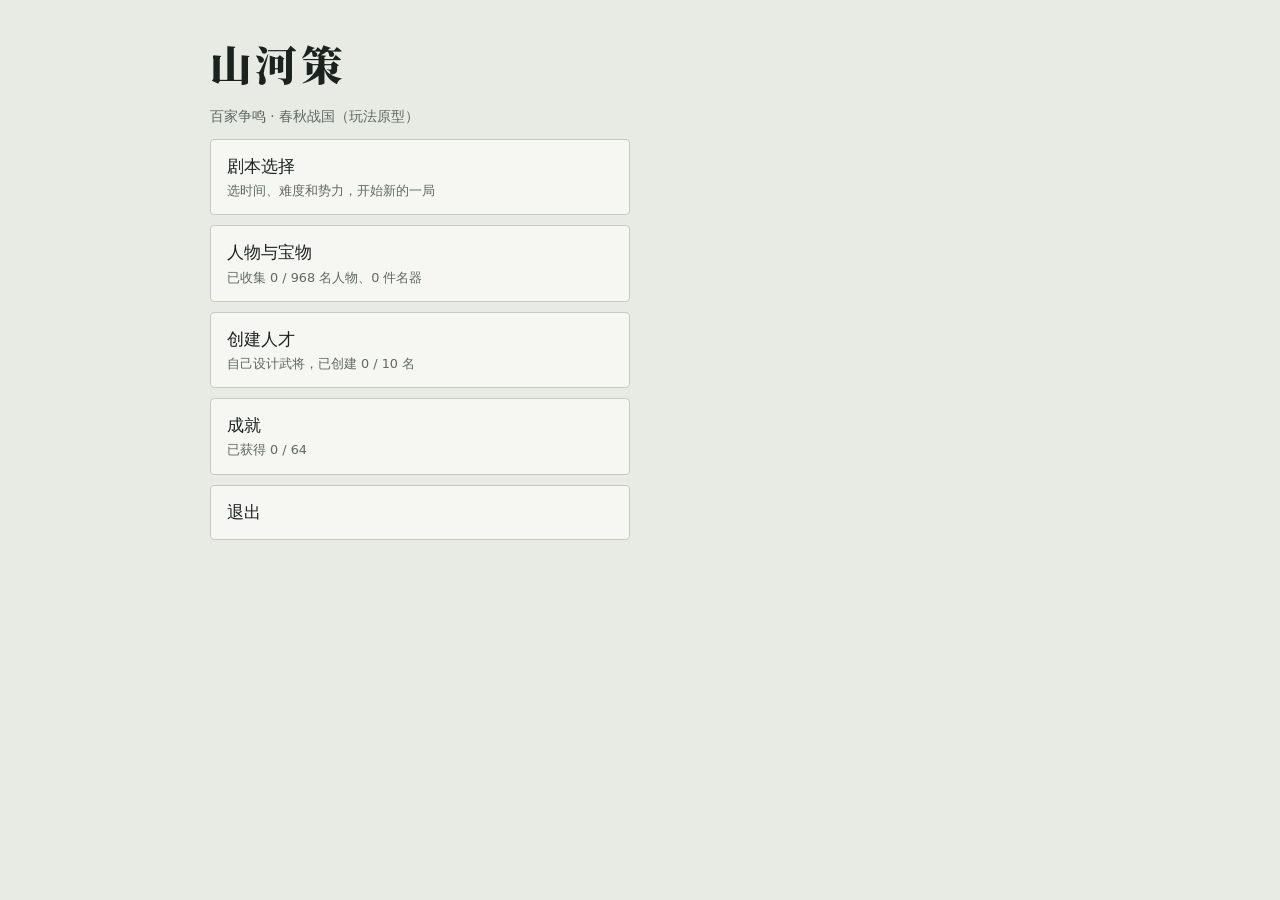
==== commit b60da7ff: "加特效" ====
--- a/shanhece/index.html
+++ b/shanhece/index.html
@@ -101,7 +101,7 @@
 .cb { min-height: 48px; padding: 3px 2px; display: flex; flex-direction: column; align-items: center; justify-content: center; gap: 1px; line-height: 1.15; min-width: 0; border-radius: 8px; background: var(--panel); border-color: color-mix(in srgb, var(--sc, var(--accent)) 22%, var(--line)); }
 .cb b { font-size: .9rem; font-weight: 700; } .cb small { font-size: .62rem; color: var(--muted); white-space: nowrap; overflow: hidden; text-overflow: ellipsis; max-width: 100%; }
 .cb.on { border-color: var(--sc, var(--accent)); background: color-mix(in srgb, var(--sc, var(--accent)) 14%, var(--panel)); box-shadow: inset 0 0 0 1px var(--sc, var(--accent)); } .cb.dn small { color: var(--accent); } .cb:disabled { opacity: .55; } .cb.dn:disabled { opacity: .7; }
-.cmdm { max-width: 520px; overflow: hidden !important; } .cmdmb { flex: 1 1 auto; min-height: 0; overflow-y: auto; overscroll-behavior: contain; display: flex; flex-direction: column; gap: 8px; } .cmdm .cpanel { border: 0; padding: 0; margin: 0; background: none; max-height: none; } .cmdm .cph > b:first-child { display: none; } .cmdm .cph { display: flex; flex-wrap: wrap; gap: 4px 8px; align-items: center; } .cmdm .cpanel .btns { display: grid; grid-template-columns: repeat(auto-fill, minmax(96px, 1fr)); gap: 6px; } .cmdm .cpanel .btns button { min-height: 44px; display: flex; flex-direction: column; align-items: center; justify-content: center; line-height: 1.2; } .cmdm .cpanel .btns small { font-size: .66rem; color: var(--muted); } .cmdm #mvbox { margin: 0; } .cmdm #mvbox .row { flex-wrap: nowrap; gap: 6px; } .cmdm #mvbox label { min-width: 0 !important; flex: 1 1 auto; font-size: .82rem; } .cmdm #mvbox button { white-space: nowrap; } .cmdm #mvbox input { height: 38px; width: 6em !important; box-sizing: border-box; padding: 0 8px; } .cmdm #mvbox select { flex: 1 1 auto; min-width: 0; } .cmdm #mvbox .row:last-child { flex-wrap: wrap; } .cmdm .cph:empty { display: none; } .cmdm table { font-size: .8rem; } .cmdmf { justify-content: flex-end; } .cmdmf button { min-width: 88px; min-height: 40px; }
+.cmdm { max-width: 520px; overflow: hidden !important; } .cmdmb { flex: 1 1 auto; min-height: 0; overflow-y: auto; overscroll-behavior: contain; display: flex; flex-direction: column; gap: 8px; } .cmdm .cpanel { border: 0; padding: 0; margin: 0; background: none; max-height: none; } .cmdm .cph > b:first-child { display: none; } .cmdm .cph { display: flex; flex-wrap: wrap; gap: 4px 8px; align-items: center; } .cmdm .cpanel .btns { display: grid; grid-template-columns: repeat(auto-fill, minmax(96px, 1fr)); gap: 6px; } .cmdm .cpanel .btns button { min-height: 44px; display: flex; flex-direction: column; align-items: center; justify-content: center; line-height: 1.2; } .cmdm .cpanel .btns small { font-size: .66rem; color: var(--muted); } .cmdm #mvbox { margin: 0; } .trl { display: flex; align-items: center; gap: 8px; margin: 2px 0; } .trl .muted { font-size: .78rem; } .trl b { white-space: nowrap; } .trl .muted { white-space: nowrap; } .trl .tlink { margin-left: auto; width: auto; flex: none; min-height: 32px; padding: 2px 12px; } .trds { display: grid !important; grid-template-columns: repeat(auto-fill, minmax(84px, 1fr)); max-height: 30vh; overflow-y: auto; } .trds button { min-height: 44px; display: flex; flex-direction: column; align-items: center; justify-content: center; line-height: 1.2; } .trds small { font-size: .66rem; color: var(--muted); } .trgs { max-height: 34vh; } .cmdm #mvbox .row { flex-wrap: nowrap; gap: 6px; } .cmdm #mvbox label { min-width: 0 !important; flex: 1 1 auto; font-size: .82rem; } .cmdm #mvbox button { white-space: nowrap; } .cmdm #mvbox input { height: 38px; width: 6em !important; box-sizing: border-box; padding: 0 8px; } .cmdm #mvbox select { flex: 1 1 auto; min-width: 0; } .cmdm #mvbox .row:last-child { flex-wrap: wrap; } .cmdm .cph:empty { display: none; } .cmdm table { font-size: .8rem; } .cmdmf { justify-content: flex-end; flex-wrap: nowrap; gap: 8px; } .cmdmf .cmdgo { flex: 1; min-height: 40px; } .cmdmf button { min-width: 88px; min-height: 40px; }
 .cpanel { border: 1px solid var(--accent); border-radius: 10px; padding: 6px 8px; margin-top: 4px; display: flex; flex-direction: column; gap: 6px; background: var(--panel); } .cpanel.cscroll { max-height: 42vh; overflow-y: auto; overscroll-behavior: contain; }
 .cph { display: flex; flex-wrap: wrap; gap: 4px 8px; align-items: center; font-size: .8rem; } .cpanel .btns { display: grid; grid-template-columns: repeat(auto-fill, minmax(4.2em, 1fr)); gap: 4px; } .cpanel .btns button { min-height: 40px; padding: 2px 4px; line-height: 1.15; } .cpanel .btns button small { display: block; font-size: .6rem; color: var(--muted); white-space: nowrap; overflow: hidden; text-overflow: ellipsis; }
 .resrow { display: flex; gap: 8px; margin: 6px 0; } .resrow button { flex: 1; min-height: 40px; text-align: left; font-variant-numeric: tabular-nums; } .resrow button.on { border-color: var(--accent); } .resrow small { color: var(--muted); display: block; font-size: .7rem; line-height: 1.2; } .rarebox { border-color: var(--warn); }
@@ -164,7 +164,7 @@
 .tile.t丘 { background: color-mix(in srgb, #c9a227 30%, var(--panel)); } .tile.t泽 { background: color-mix(in srgb, #5b7a5a 40%, #3b82c4 14%); }
 .tile.t水 { background: color-mix(in srgb, #3b82c4 30%, var(--panel)); } .tile.t城 { background: color-mix(in srgb, #777 26%, var(--panel)); } .tile.t门 { background: color-mix(in srgb, #a8741a 34%, var(--panel)); } .tile.t营 { background: color-mix(in srgb, #2c7a68 30%, var(--panel)); } .tile.t仓 { background: color-mix(in srgb, #b3261e 26%, var(--panel)); }
 .tile.burnt { background: color-mix(in srgb, #222 45%, var(--panel)); }
-.tile .tn { position: absolute; right: 2px; bottom: 0; font-size: .56rem; color: var(--muted); }
+.tile .ghp { position: absolute; left: 1px; top: 1px; z-index: 3; padding: 0 3px; border-radius: 3px; font-size: .56rem; line-height: 1.35; font-weight: 700; color: #fff; background: #7a4a1c; pointer-events: none; } .tile .ghp.open { background: #a33; } .tile .tn { position: absolute; right: 2px; bottom: 0; font-size: .56rem; color: var(--muted); }
 .tile { align-items: center; text-align: center; padding: 1px; gap: 0; } .tile #cutin { position: fixed; left: 0; right: 0; top: 30%; z-index: 60; display: none; justify-content: center; pointer-events: none; } #cutin.on { display: flex; }
 #cutin .cbox { min-width: 240px; max-width: 90vw; padding: 14px 22px; border-radius: 6px; color: #fff; text-align: center; box-shadow: 0 6px 24px rgba(0,0,0,.45); animation: cutin 1.8s ease both; display: flex; flex-direction: column; gap: 2px; } #cutin .mine { background: linear-gradient(100deg, #1f5f4a, #2a7a5f); } #cutin .foe { background: linear-gradient(100deg, #8a1f17, #b3261e); }
 #cutin b { font-size: 1.5rem; letter-spacing: .15em; } #cutin span { font-size: 1.15rem; font-weight: 700; } #cutin em { font-style: normal; font-size: .78rem; opacity: .85; } #cutin small { font-size: .7rem; opacity: .8; }
@@ -173,7 +173,7 @@
 .grid.sm .spr { width: 20px; height: 20px; } .grid.sm .tile b { font-size: .5rem; } .grid.sm .tile small { font-size: .48rem; }
 .spr { width: 26px; height: 26px; flex: none; background-size: contain; background-repeat: no-repeat; image-rendering: pixelated; }
 .tile b { font-size: .62rem; line-height: 1.1; white-space: nowrap; overflow: hidden; max-width: 100%; background: color-mix(in srgb, var(--panel) 80%, transparent); border-radius: 2px; padding: 0 2px; } .tile small { font-size: .58rem; line-height: 1.1; white-space: nowrap; font-variant-numeric: tabular-nums; background: color-mix(in srgb, var(--panel) 80%, transparent); border-radius: 2px; padding: 0 2px; }
-.tile.e .spr { transform: scaleX(-1); } .tlegend { display: flex; flex-wrap: wrap; gap: 4px 10px; font-size: .74rem; color: var(--muted); } .tlegend span, .tlegend button { display: inline-flex; align-items: center; gap: 3px; } .tlegend button { padding: 2px 6px; min-height: 28px; font-size: .74rem; } .tlegend i { width: 18px; height: 18px; background-size: cover; image-rendering: pixelated; border: 1px solid var(--line); border-radius: 2px; } .tile .tn { display: none; }
+.tile.e .spr { transform: scaleX(-1); } .spr.pt { width: 36px; height: 36px; image-rendering: auto; margin: -5px 0 -4px; filter: drop-shadow(0 1px 1px rgba(0,0,0,.5)); pointer-events: none; } .grid.sm .spr.pt { width: 28px; height: 28px; margin: -4px 0 -3px; } .tlegend { display: flex; flex-wrap: wrap; gap: 4px 10px; font-size: .74rem; color: var(--muted); } .tlegend span, .tlegend button { display: inline-flex; align-items: center; gap: 3px; } .tlegend button { padding: 2px 6px; min-height: 28px; font-size: .74rem; } .tlegend i { width: 18px; height: 18px; background-size: cover; image-rendering: pixelated; border: 1px solid var(--line); border-radius: 2px; } .tile .tn { display: none; }
 .tile.a { border-bottom: 3px solid var(--accent); } .tile.a.al { border-bottom-style: dashed; } .tile.e { border-top: 3px solid var(--danger); }
 .tile.done { opacity: .55; } .tile.sel { outline: 3px solid var(--mine); outline-offset: -1px; z-index: 1; }
 .tile.mv { box-shadow: inset 0 0 0 2px var(--accent); } .tile.atk { box-shadow: inset 0 0 0 3px var(--danger); } .tile.tg { box-shadow: inset 0 0 0 3px var(--warn); }
@@ -181,7 +181,60 @@
 .tile { overflow: visible; } .tile .float { position: absolute; left: 50%; top: 30%; transform: translate(-50%, 0); z-index: 5; pointer-events: none; font-size: .95rem; font-weight: 900; color: #fff; background: var(--danger); border-radius: 4px; padding: 1px 5px; white-space: nowrap; animation: floatup 1.1s ease-out forwards; } .tile .float.up { background: var(--accent); }
 @keyframes floatup { 0% { opacity: 0; transform: translate(-50%, 6px) scale(.7); } 15% { opacity: 1; transform: translate(-50%, -4px) scale(1.15); } 70% { opacity: 1; transform: translate(-50%, -18px) scale(1); } 100% { opacity: 0; transform: translate(-50%, -30px) scale(1); } }
 .tile.hit { animation: shake .35s; box-shadow: inset 0 0 0 3px var(--danger); } @keyframes shake { 0%, 100% { transform: translateX(0); } 20% { transform: translateX(-4px); } 40% { transform: translateX(4px); } 60% { transform: translateX(-3px); } 80% { transform: translateX(2px); } }
-.tile.heal { box-shadow: inset 0 0 0 3px var(--accent); } .tile.acting { outline: 3px solid var(--warn); outline-offset: -1px; z-index: 3; } .tile.pre { box-shadow: inset 0 0 0 4px var(--danger); }
+.bmenu { position: absolute; z-index: 5; display: flex; flex-direction: column; gap: 3px; padding: 5px; max-height: 56vh; overflow-y: auto; overscroll-behavior: contain; min-width: 76px; max-width: 132px; background: color-mix(in srgb, var(--panel) 94%, transparent); border: 1px solid var(--line); border-radius: 8px; box-shadow: 0 4px 14px rgba(0, 0, 0, .35); font-size: .8rem; }
+.bmenu > * { flex: none; } .bmenu .bmh { position: sticky; top: -5px; background: var(--panel); z-index: 1; } .bmenu button { -webkit-touch-callout: none; user-select: none; -webkit-user-select: none; min-height: 30px; padding: 1px 8px; display: flex; align-items: center; justify-content: space-between; gap: 6px; white-space: nowrap; font-size: .82rem; } .bmenu button small { font-size: .66rem; color: var(--muted); } .bmenu button.on { border-color: var(--warn); }
+.bmenu .bmh { display: flex; flex-direction: column; line-height: 1.2; padding: 2px 2px 4px; border-bottom: 1px solid var(--line); cursor: grab; touch-action: none; user-select: none; -webkit-user-select: none; } .bmenu .bmh b { display: flex; justify-content: space-between; gap: 6px; } .bmenu .bmh i { font-style: normal; color: var(--muted); font-weight: 400; } .bmenu .bmh small { font-size: .66rem; color: var(--muted); } .bmenu .bmt { font-size: .66rem; color: var(--muted); line-height: 1.3; padding: 0 2px; white-space: nowrap; display: flex; align-items: center; gap: 3px; flex-wrap: wrap; } .bmenu .bmt .tip { transform: scale(.85); }
+#endm { position: fixed; inset: 0; z-index: 70; display: none; align-items: center; justify-content: center; padding: 16px; background: rgba(10, 8, 6, .78); } #endm.on { display: flex; }
+#endm .endc { width: 100%; max-width: 440px; max-height: calc(100dvh - 32px); overflow-y: auto; box-sizing: border-box; background: var(--panel); border: 1px solid var(--line); border-top: 6px solid var(--accent); border-radius: 10px; padding: 18px 18px 14px; display: flex; flex-direction: column; gap: 10px; box-shadow: 0 12px 40px rgba(0, 0, 0, .5); animation: endin .7s cubic-bezier(.2, .8, .2, 1) both; } #endm.lose .endc { border-top-color: var(--danger); }
+@keyframes endin { from { opacity: 0; transform: translateY(18px) scale(.96); } to { opacity: 1; transform: none; } } @media (prefers-reduced-motion: reduce) { #endm .endc { animation: none; } }
+#endm .endk { font-size: .78rem; letter-spacing: .3em; color: var(--muted); text-align: center; } #endm h2 { margin: 0; text-align: center; font-size: 2rem; letter-spacing: .25em; text-indent: .25em; font-family: "Songti SC", "Noto Serif SC", "STSong", serif; } #endm.win h2 { color: var(--accent); } #endm.lose h2 { color: var(--danger); }
+#endm .endx { margin: 0; line-height: 1.75; font-size: .92rem; text-align: justify; } #endm .endst { display: grid; grid-template-columns: 1fr 1fr; gap: 4px 14px; border-top: 1px solid var(--line); border-bottom: 1px solid var(--line); padding: 8px 0; font-size: .84rem; } #endm .endst div { display: flex; justify-content: space-between; gap: 8px; } #endm .endst span { color: var(--muted); }
+#endm .endg { font-size: .8rem; color: var(--muted); } #endm .endl { display: flex; flex-wrap: wrap; gap: 4px; margin-top: 4px; } #endm .endl span { border: 1px solid var(--line); border-radius: 999px; padding: 1px 8px; font-size: .72rem; opacity: .55; } #endm .endl span.on { opacity: 1; color: var(--fg); } #endm .endl span.cur { border-color: var(--accent); font-weight: 700; }
+#endm .endb { justify-content: flex-end; gap: 8px; flex-wrap: nowrap; } #endm .endb button { min-height: 42px; flex: 1; }
+.fx { position: absolute; z-index: 6; pointer-events: none; display: block; opacity: 0; animation-fill-mode: both; animation-timing-function: ease-out; }
+.fx.slash { width: calc(var(--s) * 1.25 * var(--k, 1)); height: calc(var(--s) * 1.25 * var(--k, 1)); margin: calc(var(--s) * -.625 * var(--k, 1)) 0 0 calc(var(--s) * -.625 * var(--k, 1)); border-radius: 50%; border: 0 solid transparent; border-top: calc(var(--s) * .13) solid var(--c, #fff); filter: drop-shadow(0 0 3px #ffe9a8) drop-shadow(0 0 8px #ff6a3d); animation: fxslash .34s cubic-bezier(.2, .8, .3, 1); }
+@keyframes fxslash { 0% { opacity: 0; transform: rotate(calc(var(--rot) - 95deg)) scale(.5); } 20% { opacity: 1; } 100% { opacity: 0; transform: rotate(calc(var(--rot) + 85deg)) scale(1.25); } }
+.fx.arrow { width: calc(var(--s) * .36); height: 2px; margin: -1px 0 0 calc(var(--s) * -.18); background: linear-gradient(90deg, rgba(255,255,255,0), #fff 45%, #3b2a1a 85%); border-radius: 1px; animation: fxfly .34s linear; }
+@keyframes fxfly { 0% { opacity: 0; transform: translate(0, 0) rotate(var(--ang)); } 10% { opacity: 1; } 50% { transform: translate(calc(var(--dx) / 2), calc(var(--dy) / 2 + var(--lift, 0px))) rotate(var(--ang)); } 92% { opacity: 1; } 100% { opacity: 0; transform: translate(var(--dx), var(--dy)) rotate(var(--ang)); } }
+.fx.part { width: 5px; height: 5px; margin: -2.5px 0 0 -2.5px; border-radius: 50%; box-shadow: 0 0 4px currentColor; animation: fxpart .5s cubic-bezier(.1, .7, .3, 1); } .fx.part.up { animation-name: fxpartup; }
+@keyframes fxpart { 0% { opacity: 1; transform: translate(0, 0) scale(1.4); } 70% { opacity: 1; } 100% { opacity: 0; transform: translate(var(--dx), calc(var(--dy) + var(--s) * .35)) scale(.3); } }
+@keyframes fxpartup { 0% { opacity: 1; transform: translate(0, 0) scale(1.2); } 100% { opacity: 0; transform: translate(calc(var(--dx) * .5), calc(var(--s) * -1.4 + var(--dy) * .3)) scale(.3); } }
+.fx.ring { width: calc(var(--s) * 1.9); height: calc(var(--s) * 1.9); margin: calc(var(--s) * -.95) 0 0 calc(var(--s) * -.95); border-radius: 50%; border: 3px solid #fff; box-shadow: 0 0 10px rgba(255, 220, 150, .8), inset 0 0 10px rgba(255, 220, 150, .5); animation: fxring .45s ease-out; }
+@keyframes fxring { 0% { opacity: .95; transform: scale(.15); } 100% { opacity: 0; transform: scale(1); border-width: 1px; } }
+.fx.dust { width: calc(var(--s) * .5); height: calc(var(--s) * .3); margin: calc(var(--s) * -.15) 0 0 calc(var(--s) * -.25); border-radius: 50%; background: radial-gradient(ellipse, rgba(214, 196, 160, .9), rgba(214, 196, 160, 0) 70%); animation: fxdust .55s ease-out; }
+@keyframes fxdust { 0% { opacity: 0; transform: scale(.4); } 25% { opacity: .9; } 100% { opacity: 0; transform: translateY(calc(var(--s) * -.3)) scale(1.6); } }
+.fx.glow { width: calc(var(--s) * 2.2); height: calc(var(--s) * 2.2); margin: calc(var(--s) * -1.1) 0 0 calc(var(--s) * -1.1); border-radius: 50%; background: radial-gradient(circle, rgba(255, 150, 40, .55), rgba(255, 90, 20, 0) 65%); animation: fxglow .9s ease-in-out; mix-blend-mode: screen; }
+@keyframes fxglow { 0% { opacity: 0; } 30% { opacity: 1; } 60% { opacity: .7; } 100% { opacity: 0; } }
+.fx.pillar { width: calc(var(--s) * .9); height: calc(var(--s) * 3); margin: calc(var(--s) * -2.6) 0 0 calc(var(--s) * -.45); background: linear-gradient(to top, var(--c), rgba(255, 255, 255, .85) 30%, rgba(255, 255, 255, 0)); border-radius: 50% 50% 8px 8px / 20% 20% 8px 8px; transform-origin: 50% 100%; mix-blend-mode: screen; animation: fxpillar .75s ease-out; }
+@keyframes fxpillar { 0% { opacity: 0; transform: scaleX(.2) scaleY(.2); } 25% { opacity: .95; transform: scaleX(1) scaleY(1); } 100% { opacity: 0; transform: scaleX(.3) scaleY(1.25); } }
+.fx.rout { width: calc(var(--s) * 1.3); height: calc(var(--s) * 1.3); margin: calc(var(--s) * -.65) 0 0 calc(var(--s) * -.65); border-radius: 50%; background: radial-gradient(circle, #fff 0, rgba(255, 200, 120, .9) 30%, rgba(255, 90, 40, 0) 70%); animation: fxpop .5s; }
+.fxshake { animation: fxshake .28s; } .fxshake2 { animation: fxshake2 .42s; }
+@keyframes fxshake { 0%, 100% { transform: none; } 25% { transform: translate(-3px, 2px); } 50% { transform: translate(3px, -2px); } 75% { transform: translate(-2px, 1px); } }
+@keyframes fxshake2 { 0%, 100% { transform: none; } 15% { transform: translate(-7px, 4px); } 30% { transform: translate(7px, -5px); } 45% { transform: translate(-6px, -3px); } 60% { transform: translate(5px, 4px); } 80% { transform: translate(-3px, 2px); } }
+.fxflash { position: absolute; inset: 0; z-index: 9; pointer-events: none; animation: fxflashk .38s ease-out both; } @keyframes fxflashk { 0% { opacity: .55; } 100% { opacity: 0; } }
+.fxban { position: absolute; left: 0; right: 0; top: 34%; z-index: 9; pointer-events: none; height: 92px; display: flex; flex-direction: column; align-items: center; justify-content: center; color: #fff; overflow: hidden; animation: fxban .95s cubic-bezier(.2, .8, .2, 1) both; }
+.fxban i { position: absolute; inset: 0; background: linear-gradient(90deg, transparent, var(--c) 18%, var(--c) 82%, transparent); opacity: .92; transform: skewX(-18deg); box-shadow: 0 0 0 2px rgba(255, 255, 255, .5) inset; }
+.fxban b { position: relative; font-size: 2.3rem; font-weight: 900; letter-spacing: .4em; text-indent: .4em; text-shadow: 0 2px 0 rgba(0, 0, 0, .45), 0 0 14px rgba(255, 240, 200, .9); font-family: "Songti SC", "Noto Serif SC", "STSong", serif; animation: fxbant 1.2s cubic-bezier(.2, .8, .2, 1) both; }
+.fxban small { position: relative; font-size: .85rem; letter-spacing: .2em; opacity: .9; }
+@keyframes fxban { 0% { opacity: 0; transform: translateX(-100%); } 16% { opacity: 1; transform: none; } 78% { opacity: 1; transform: none; } 100% { opacity: 0; transform: translateX(60%); } }
+@keyframes fxbant { 0% { transform: scale(2.2); opacity: 0; } 22% { transform: scale(1); opacity: 1; } 100% { transform: scale(1.06); } }
+.fx.spark { width: calc(var(--s) * .5); height: calc(var(--s) * .5); margin: calc(var(--s) * -.25) 0 0 calc(var(--s) * -.25); border-radius: 50%; background: radial-gradient(circle, #fff 0, #ffe08a 35%, rgba(255,160,60,0) 70%); animation: fxpop .28s; }
+@keyframes fxpop { 0% { opacity: 0; transform: scale(.3); } 30% { opacity: 1; } 100% { opacity: 0; transform: scale(1.5); } }
+.fx.stone { width: calc(var(--s) * .2); height: calc(var(--s) * .2); margin: calc(var(--s) * -.1) 0 0 calc(var(--s) * -.1); border-radius: 50%; background: radial-gradient(circle at 35% 30%, #c9c2b4, #5c564c 70%); box-shadow: 0 2px 3px rgba(0,0,0,.5); animation: fxarc .42s linear; }
+@keyframes fxarc { 0% { opacity: 1; transform: translate(0, 0) scale(.8); } 50% { opacity: 1; transform: translate(calc(var(--dx) / 2), calc(var(--dy) / 2 - var(--s) * .9)) scale(1.3); } 99% { opacity: 1; } 100% { opacity: 0; transform: translate(var(--dx), var(--dy)) scale(.9); } }
+.fx.boom { width: var(--s); height: var(--s); margin: calc(var(--s) * -.5) 0 0 calc(var(--s) * -.5); border-radius: 50%; background: radial-gradient(circle, rgba(255,240,200,.95) 0, rgba(190,150,90,.8) 35%, rgba(120,100,70,0) 70%); animation: fxpop .4s; }
+.fx.dash { height: calc(var(--s) * .22); margin-top: calc(var(--s) * -.11); transform-origin: 0 50%; transform: rotate(var(--ang)); background: linear-gradient(90deg, rgba(255,255,255,0), rgba(255,255,255,.85) 70%, #fff); border-radius: 0 50% 50% 0; filter: blur(.6px); animation: fxdash .22s ease-in; }
+@keyframes fxdash { 0% { opacity: 0; clip-path: inset(0 100% 0 0); } 40% { opacity: 1; } 100% { opacity: 0; clip-path: inset(0 0 0 60%); } }
+.fx.flame { width: calc(var(--s) * .34 * var(--k, 1)); height: calc(var(--s) * .7 * var(--k, 1)); margin: calc(var(--s) * -.5) 0 0 calc(var(--s) * -.17); border-radius: 50% 50% 45% 45% / 65% 65% 35% 35%; background: radial-gradient(ellipse at 50% 85%, #fff3b0 0, #ffb02e 35%, #ff5a1f 65%, rgba(200,40,0,0) 80%); transform-origin: 50% 100%; animation: fxflame .7s ease-in-out; }
+@keyframes fxflame { 0% { opacity: 0; transform: scale(.4, .3); } 20% { opacity: 1; transform: scale(1, 1.1) skewX(6deg); } 50% { opacity: 1; transform: scale(.9, 1.3) skewX(-6deg); } 80% { opacity: .9; transform: scale(1, 1) skewX(4deg); } 100% { opacity: 0; transform: scale(.7, .5); } }
+.fx.ghost { z-index: 5; } .fx.im { width: calc(var(--s) * var(--k)); height: calc(var(--s) * var(--k)); margin: calc(var(--s) * var(--k) * -.5) 0 0 calc(var(--s) * var(--k) * -.5); background: url(fx.webp) no-repeat; background-size: 400% 400%; mix-blend-mode: screen; animation: fximg var(--d) ease-out both; }
+.fx.im.up { transform-origin: 50% 88%; animation-name: fximgup; } .fx.im.ring { animation-name: fximgring; } .fx.im.sw { animation-name: fximgsw; animation-timing-function: cubic-bezier(.2, .8, .3, 1); } .fx.im.th { animation-name: fximgth; } .fx.im.spin { animation-name: fximgspin; animation-timing-function: linear; }
+@keyframes fximgspin { 0% { opacity: 0; transform: rotate(0deg) scale(.5); } 20% { opacity: 1; transform: rotate(-70deg) scale(1); } 75% { opacity: 1; } 100% { opacity: 0; transform: rotate(-320deg) scale(.75); } }
+@keyframes fximgsw { 0% { opacity: 0; transform: rotate(calc(var(--rot) - 110deg)) scale(.55); } 25% { opacity: 1; } 70% { opacity: 1; } 100% { opacity: 0; transform: rotate(calc(var(--rot) + 40deg)) scale(1.1); } }
+@keyframes fximgth { 0% { opacity: 0; transform: rotate(var(--ang)) translateX(-45%) scaleX(.5); } 30% { opacity: 1; } 75% { opacity: 1; transform: rotate(var(--ang)) translateX(12%) scaleX(1.05); } 100% { opacity: 0; transform: rotate(var(--ang)) translateX(22%) scaleX(1.1); } }
+@keyframes fximg { 0% { opacity: 0; transform: scale(.4); } 18% { opacity: 1; transform: scale(1); } 65% { opacity: 1; } 100% { opacity: 0; transform: scale(1.18); } }
+@keyframes fximgup { 0% { opacity: 0; transform: scale(.7, .3); } 22% { opacity: 1; transform: scale(1.05, 1.08); } 45% { transform: scale(.96, 1); } 70% { opacity: 1; transform: scale(1.03, 1.06); } 100% { opacity: 0; transform: scale(1.05, 1.2) translateY(-6%); } }
+@keyframes fximgring { 0% { opacity: 1; transform: scale(.15); } 100% { opacity: 0; transform: scale(1.1); } } .tile.heal { box-shadow: inset 0 0 0 3px var(--accent); } .tile.acting { outline: 3px solid var(--warn); outline-offset: -1px; z-index: 3; } .tile.pre { box-shadow: inset 0 0 0 4px var(--danger); }
 @media (prefers-reduced-motion: reduce) { .tile.hit { animation: none; } .tile .float { animation: none; top: -2px; } }
 .mbar { height: 3px; background: var(--line); border-radius: 2px; overflow: hidden; margin-top: auto; width: 70%; } .mbar i { display: block; height: 100%; background: var(--accent); }
 .tile.e .mbar i { background: var(--danger); }
@@ -199,6 +252,7 @@
 .tre div { border: 1px solid var(--line); border-radius: 4px; padding: 6px; background: var(--panel); font-size: .84rem; } .sets summary { font-weight: 600; } .setl { display: grid; grid-template-columns: repeat(auto-fill, minmax(180px, 1fr)); gap: 6px; } .setl div { border: 1px dashed var(--line); border-radius: 4px; padding: 6px 8px; font-size: .78rem; } .setl div.on { border: 2px solid var(--accent); } .tre div.lock { opacity: .55; border-style: dashed; } tr.lockrow td { opacity: .55; } .tre div.got { border-color: var(--accent); border-width: 2px; } .tre div.no { opacity: .6; }
 #evt { position: fixed; inset: 0; background: rgba(0,0,0,.55); display: none; align-items: center; justify-content: center; padding: 16px; z-index: 50; }
 #evt.on { display: flex; }
+.xptl { display: flex; align-items: center; gap: 8px; } .xptl span { flex: 1; } .xptl .tlink { flex: none; width: auto; min-height: 32px; padding: 2px 12px; white-space: nowrap; }
 .xpbox { max-width: 400px; max-height: calc(100vh - 32px); } .xph { display: flex; align-items: center; gap: 4px; } .xph b { font-size: 1.05rem; } .xpx { margin-left: auto; min-width: 36px; min-height: 36px; padding: 0; border: 0; background: none; box-shadow: none; font-size: 1rem; } .xpbox .xplist { border: 1px solid var(--line); border-radius: 6px; max-height: 46vh; } .xpbox .xplist button span { min-width: 0; } .xpbox .xplist button > small { white-space: nowrap; } .xpgo { justify-content: flex-end; gap: 8px; } .xpgo .primary { flex: 1; }
 .xpdd { margin: 4px 0; border: 1px solid var(--line); border-radius: 4px; background: var(--bg); } .xphead { width: 100%; display: flex; justify-content: space-between; gap: 8px; border: 0; background: none; box-shadow: none; padding: 8px; min-height: 40px; font-size: .8rem; text-align: left; } .xphead span:first-child { overflow: hidden; text-overflow: ellipsis; white-space: nowrap; } .xplist { max-height: 260px; overflow-y: auto; border-top: 1px solid var(--line); } .xplist button { width: 100%; display: flex; align-items: center; gap: 8px; padding: 6px 8px; min-height: 40px; border: 0; border-bottom: 1px solid var(--line); border-radius: 0; background: none; box-shadow: none; font-size: .8rem; text-align: left; } .xplist button.off { opacity: .45; } .xplist i { width: 20px; height: 20px; flex: none; border: 2px solid var(--muted); border-radius: 4px; display: flex; align-items: center; justify-content: center; font-style: normal; font-weight: 700; font-size: .8rem; color: #fff; } .xplist button.on i { background: var(--accent); border-color: var(--accent); } .xplist small { margin-left: auto; color: var(--muted); font-size: .7rem; }
 #xpl { position: fixed; inset: 0; background: rgba(0,0,0,.55); display: none; align-items: center; justify-content: center; padding: 16px; z-index: 48; } #xpl.on { display: flex; } #xpl .box { background: var(--panel); color: var(--fg); border: 1px solid var(--line); border-top: 4px solid var(--warn); border-radius: 6px; padding: 16px; max-width: 400px; width: 100%; display: flex; flex-direction: column; gap: 8px; } #xpl h3 { margin: 0; } #xpl p { margin: 0 0 4px; font-size: .9rem; } #xpl button { text-align: left; min-height: 40px; } #xpl .xpres { font-size: 1rem; font-weight: 600; margin: 4px 0 8px; padding: 8px 10px; border-left: 3px solid var(--accent); background: color-mix(in srgb, var(--accent) 8%, transparent); } #xpl .res button { text-align: center; }
@@ -240,7 +294,7 @@
 .maptop { position: absolute; left: 6px; top: 6px; z-index: 2; max-width: calc(100% - 60px); display: flex; flex-direction: column; gap: 3px; align-items: flex-start; pointer-events: none; }
 .maptop .bar { background: color-mix(in srgb, var(--panel) 88%, transparent); border: 1px solid var(--line); border-radius: 4px; padding: 3px 7px; font-size: .72rem; gap: 2px 10px; }
 .maptop .bar small { font-size: .66rem; } .maptop .bar b { font-family: inherit; font-size: .8rem; } .cinfo[hidden] { display: none; } .mapdate { display: flex; gap: 6px; align-items: center; }
-.maplog { position: absolute; right: 6px; bottom: 8px; z-index: 2; width: min(74%, 310px); background: color-mix(in srgb, var(--panel) 92%, transparent); border: 1px solid var(--line); border-radius: 6px; box-shadow: 0 1px 6px rgba(0,0,0,.2); font-size: .72rem; }
+.maplog[hidden] { display: none !important; } .maplog { position: absolute; right: 6px; bottom: 8px; z-index: 2; width: min(74%, 310px); background: color-mix(in srgb, var(--panel) 92%, transparent); border: 1px solid var(--line); border-radius: 6px; box-shadow: 0 1px 6px rgba(0,0,0,.2); font-size: .72rem; }
 .maplog .lhead { width: 100%; display: flex; justify-content: space-between; gap: 6px; border: 0; border-bottom: 1px solid var(--line); background: none; padding: 4px 8px 4px 46px; min-height: 30px; font-size: .74rem; font-weight: 600; box-shadow: none; }
 .maplog #log { height: 7.4em; overflow-y: auto; padding: 3px 8px; line-height: 1.25; overscroll-behavior: contain; } .maplog.open #log { height: 46vh; } .maplog #log > div { margin: 1px 0; font-size: .72rem; font-weight: 400; padding-left: 5px; border-left-width: 2px; }
 .runbox { position: absolute; left: -26px; top: -34px; width: 60px; height: 60px; z-index: 3; }
@@ -260,6 +314,8 @@
 .chinfo { display: flex; flex-wrap: wrap; gap: 2px 10px; font-size: .74rem; color: var(--muted); line-height: 1.4; margin: 2px 0; } .chinfo b { color: var(--fg); font-weight: 600; font-variant-numeric: tabular-nums; } .chinfo .bad b { color: var(--danger); } .chinfo .mid b { color: var(--warn); } .chinfo small { color: var(--danger); margin-left: 2px; } .dg2 label { flex: none; white-space: nowrap; } .dg2 select { flex: 1 1 0; min-width: 0; }
 #panel.full .stats.cst4 { grid-template-columns: repeat(4, minmax(0, 1fr)); }
 .tlink { width: 100%; text-align: left; margin: 2px 0; padding: 6px 8px; background: transparent; border: 1px dashed var(--line); border-radius: 6px; color: var(--accent); font-size: .8rem; }
+#panel.full .scroll { background: var(--panel); border: 1px solid var(--line); border-radius: 8px; padding: 0 6px; } #panel.full .scroll table { background: none; } #panel.full [data-ttree] { background: var(--panel); }
+.wkh { display: flex; align-items: center; gap: 6px; margin: 8px 0 4px; } .wkh .muted { margin-left: auto; font-size: .8rem; } .wktab td { padding: 6px 4px; vertical-align: middle; } .wktab td.nw { white-space: nowrap; } .wktab select { max-width: 9.5em; min-height: 0; height: 36px; padding: 0 6px; font-size: .82rem; } .wktab tr td { padding-top: 4px; padding-bottom: 4px; } .eqb { min-height: 30px; padding: 0 8px; font-size: .8rem; }
 .ttree { border: 1px solid var(--line); border-radius: 6px; padding: 6px; background: var(--panel); } .trow { display: grid; grid-template-columns: 2.4em minmax(0,1fr); gap: 4px; align-items: start; padding: 3px 0; } .trow + .trow { border-top: 1px solid var(--line); }
 .tlv { font-size: .72rem; color: var(--muted); padding-top: 5px; } .tchips { display: flex; flex-wrap: wrap; gap: 4px; }
 .tchip { padding: 3px 7px; font-size: .74rem; border-radius: 12px; border: 1px solid var(--line); background: transparent; min-height: 28px; display: inline-flex; gap: 3px; align-items: center; }
@@ -271,7 +327,7 @@
 #start .srow { margin: 0; flex-wrap: nowrap; } #start .srow select { flex: 1; min-width: 0; }
 #start .snote { margin: 0; font-size: .76rem; line-height: 1.35; display: -webkit-box; -webkit-line-clamp: 2; -webkit-box-orient: vertical; overflow: hidden; } #start .snote.open { -webkit-line-clamp: unset; display: block; }
 #start .smapbox { position: relative; flex: 1 1 0; min-height: 140px; border: 1px solid var(--line); border-radius: 6px; background: #2e3b3d; overflow: hidden; }
-#smap { display: block; width: 100%; height: 100%; }
+#smap { display: block; width: 100%; height: 100%; } .smapsc { position: absolute; inset: 0; overflow: auto; } .szoom { position: absolute; left: 6px; bottom: 6px; display: flex; flex-direction: column; gap: 6px; z-index: 2; } .szoom button { width: 36px; height: 36px; padding: 0; font-size: 1.3rem; line-height: 1; border-radius: 50%; box-shadow: 0 1px 4px rgba(0,0,0,.3); }
 #start .slist { position: absolute; right: 6px; top: 6px; max-width: calc(100% - 12px); } #start .slist summary { padding: 4px 10px; border: 1px solid var(--line); border-radius: 4px; background: var(--bg); font-size: .78rem; cursor: pointer; list-style: none; text-align: right; }
 #start .slist[open] .facs { margin-top: 4px; max-height: min(52dvh, 420px); overflow: auto; background: var(--panel); border: 1px solid var(--line); border-radius: 6px; padding: 6px; box-shadow: 0 6px 18px rgba(0,0,0,.2); }
 #start .spick { margin: 0; padding: 6px 8px; font-size: .82rem; } #start .spick .muted { font-size: .74rem; }
@@ -304,11 +360,12 @@
     <div class="shead"><button data-go="menu" aria-label="返回首页">‹ 首页</button><h1>剧本选择</h1></div>
     <div class="row srow"><label for="era" class="muted">时间</label><select id="era"></select></div>
     <p class="muted snote" id="eranote"></p>
-    <div class="smapbox"><svg id="smap" viewBox="0 0 700 600" xmlns="http://www.w3.org/2000/svg" role="img" aria-label="势力地图：点一座城，选它所属的势力"></svg>
+    <div class="smapbox"><div class="smapsc" id="smapsc"><svg id="smap" viewBox="0 0 700 600" xmlns="http://www.w3.org/2000/svg" role="img" aria-label="势力地图：点一座城，选它所属的势力"></svg></div>
+      <div class="szoom"><button id="szin" type="button" aria-label="放大地图">＋</button><button id="szout" type="button" aria-label="缩小地图">－</button></div>
       <details class="slist"><summary>列表选</summary><div class="facs" id="facs"></div></details></div>
     <div class="detail spick" id="spick"></div>
     <div class="sopts"><label for="diff" class="muted">难度</label><select id="diff"><option value="0">简单</option><option value="1" selected>普通</option><option value="2">困难</option></select>
-      <label class="chk"><input type="checkbox" id="immortal"> 人才不死</label><label class="chk"><input type="checkbox" id="legend"> 传说人物</label></div>
+      <label class="chk"><input type="checkbox" id="immortal"> 虚拟模式</label><label class="chk"><input type="checkbox" id="legend"> 传说人物</label></div>
     <p class="muted snote2" id="diffnote"></p>
     <div id="carry"></div>
     <button id="go" class="primary" disabled>先在地图上选一个势力</button>
@@ -348,9 +405,9 @@
 <div id="tip" role="tooltip" hidden></div>
 <div id="evt" role="dialog" aria-modal="true"><div class="box" id="evtbox"></div></div>
 <script id="logic">
-const D = {"cities":[{"n":"咸阳","f":"秦","s":5,"d":88,"sp":"粮","t":"平原","g":"rS hN","lo":108.7,"la":34.3,"ts":"qin","nb":["雍","函谷关","南郑","义渠","少梁","武关"],"x":211.3,"y":214.3,"el":["秦锐士"],"ub":"咸阳宫","ue":"所在势力内政指令效果+10%；称帝的条件之一","cb":["太仓","车坊"],"gb":0,"fb":0,"mb":0},{"n":"雍","f":"秦","s":3,"d":78,"sp":"战马","t":"平原","g":"rS hN","lo":107.4,"la":34.5,"ts":"qin","nb":["咸阳","义渠","南郑","湟中","上邽"],"x":179.7,"y":197.8,"el":["秦锐士"],"ub":"蕲年宫","ue":"可举行祭祀：全势力民心+3（每十回合一次）","cb":["马场","车坊"],"gb":0,"fb":0,"mb":0},{"n":"函谷关","f":"秦","s":2,"d":98,"sp":"关隘","t":"山地","g":"mN mS","lo":110.9,"la":34.6,"ts":"qin","nb":["咸阳","洛邑","安邑","宜阳"],"x":249.8,"y":204.1,"el":[],"ub":"函谷关楼","ue":"守城时敌军每回合士气-5","cb":["关城","烽燧"],"gb":0,"fb":0,"mb":0},{"n":"南郑","f":"秦","s":2,"d":75,"sp":"粮","t":"山地","g":"rS mN mS","lo":107.0,"la":33.1,"ts":"bashu","nb":["咸阳","雍","江州","上邽","成都"],"x":174.7,"y":238.3,"el":[],"ub":"褒斜栈道","ue":"与咸阳、雍之间行军不受山地惩罚","cb":["太仓","烽燧"],"gb":0,"fb":0,"mb":0},{"n":"少梁","f":"魏","s":2,"d":72,"sp":"铁","t":"山地","g":"rE mW","lo":110.4,"la":35.5,"ts":"qin","nb":["咸阳","安邑"],"x":224.3,"y":184.1,"el":[],"ub":"河西长城","ue":"城防+15；可提前发现渡河之敌","cb":["冶铁坊","烽燧"],"gb":0,"fb":0,"mb":0},{"n":"安邑","f":"魏","s":4,"d":78,"sp":"盐","t":"平原","g":"mS lS","lo":111.2,"la":35.1,"ts":"zhongyuan","nb":["函谷关","少梁","上党","晋阳"],"x":245.0,"y":161.9,"el":["魏武卒"],"ub":"河东盐池","ue":"金钱收入+30%","cb":["盐场","车坊"],"gb":30,"fb":0,"mb":0},{"n":"大梁","f":"魏","s":5,"d":85,"sp":"商业","t":"平原","g":"rN rE","lo":114.3,"la":34.8,"ts":"zhongyuan","nb":["新郑","濮阳","睢阳","陈","陶","朝歌","成皋"],"x":333.7,"y":200.1,"el":["魏武卒"],"ub":"鸿沟","ue":"金钱收入+20%；与陈、睢阳之间运兵不耗粮；被水攻时损失加倍","cb":["商社","车坊"],"gb":20,"fb":0,"mb":0},{"n":"邺","f":"魏","s":3,"d":74,"sp":"粮","t":"平原","g":"rN hW","lo":114.6,"la":36.3,"ts":"zhongyuan","nb":["上党","濮阳","邯郸","朝歌"],"x":328.6,"y":155.5,"el":[],"ub":"漳水十二渠","ue":"粮食收入+30%","cb":["太仓","车坊"],"gb":0,"fb":30,"mb":0},{"n":"新郑","f":"韩","s":4,"d":80,"sp":"铁","t":"平原","g":"rS hW","lo":113.7,"la":34.4,"ts":"zhongyuan","nb":["洛邑","上党","宜阳","大梁","陈","成皋"],"x":315.9,"y":223.1,"el":["韩劲弩"],"ub":"郑韩武库","ue":"弓弩进阶费用-30%；出售精良弩","cb":["冶铁坊","车坊"],"gb":0,"fb":0,"mb":0},{"n":"宜阳","f":"韩","s":3,"d":86,"sp":"铁","t":"山地","g":"rN mS","lo":112.2,"la":34.5,"ts":"zhongyuan","nb":["函谷关","洛邑","新郑","宛"],"x":274.4,"y":224.7,"el":["韩劲弩"],"ub":"宜阳铁山","ue":"步兵进阶费用-20%；城防+10","cb":["冶铁坊","烽燧"],"gb":0,"fb":0,"mb":0},{"n":"上党","f":"韩","s":2,"d":84,"sp":"关隘","t":"山地","g":"mE mW","lo":113.1,"la":36.2,"ts":"zhongyuan","nb":["安邑","邯郸","晋阳","新郑","邺"],"x":286.5,"y":157.9,"el":[],"ub":"太行陉","ue":"守城时伏击伤害+20%","cb":["关城","烽燧"],"gb":0,"fb":0,"mb":0},{"n":"洛邑","f":"周","s":3,"d":70,"sp":"名士","t":"平原","g":"rS hN","lo":112.4,"la":34.7,"ts":"zhongyuan","nb":["函谷关","宜阳","新郑","成皋"],"x":293.0,"y":202.8,"el":["王畿戎车"],"ub":"周王城太庙","ue":"存放九鼎；外交成功率+10%","cb":["学宫","车坊"],"gb":0,"fb":0,"mb":0},{"n":"邯郸","f":"赵","s":5,"d":84,"sp":"铁","t":"平原","g":"mW rS","lo":114.5,"la":36.6,"ts":"beidi","nb":["上党","邺","灵寿","巨鹿"],"x":305.4,"y":135.4,"el":["赵边骑"],"ub":"丛台","ue":"骑兵熟练度成长+20%；可检阅军队提高士气","cb":["冶铁坊","车坊"],"gb":0,"fb":0,"mb":0},{"n":"晋阳","f":"赵","s":3,"d":86,"sp":"粮","t":"山地","g":"rE mW","lo":112.5,"la":37.9,"ts":"beidi","nb":["安邑","上党","灵寿","雁门"],"x":274.6,"y":117.4,"el":[],"ub":"晋阳坚城","ue":"城防+20；被水攻时损失减半","cb":["太仓","烽燧"],"gb":0,"fb":0,"mb":0},{"n":"代","f":"赵","s":2,"d":70,"sp":"战马","t":"山地","g":"mS rN hN","lo":114.6,"la":39.8,"ts":"beidi","nb":["灵寿","云中","雁门","上谷"],"x":325.4,"y":78.9,"el":["赵边骑"],"ub":"代地长城","ue":"城防+15；对草原势力守城防御+20%","cb":["马场","烽燧"],"gb":0,"fb":0,"mb":0},{"n":"云中","f":"楼烦","s":2,"d":50,"sp":"战马","t":"草原","g":"mN rS","lo":111.2,"la":40.3,"ts":"caoyuan","nb":["代","头曼城","雁门"],"x":262.2,"y":68.0,"el":["楼烦骑"],"ub":"阴山牧场","ue":"骑兵招募费用-30%","cb":["马场","牧场"],"gb":0,"fb":0,"mb":0},{"n":"头曼城","f":"匈奴","s":2,"d":45,"sp":"战马","t":"草原","g":"mS","lo":109.8,"la":41.0,"ts":"caoyuan","nb":["义渠","云中","昭武"],"x":231.5,"y":50.3,"el":["匈奴骑"],"ub":"单于庭","ue":"骑兵熟练度成长+30%","cb":["马场","牧场"],"gb":0,"fb":0,"mb":0},{"n":"义渠","f":"义渠","s":2,"d":60,"sp":"战马","t":"草原","g":"hE hW rE","lo":107.6,"la":36.0,"ts":"caoyuan","nb":["咸阳","雍","头曼城"],"x":187.0,"y":169.5,"el":["义渠骑"],"ub":"戎王城","ue":"骑兵招募费用-20%；城防+10","cb":["马场","牧场"],"gb":0,"fb":0,"mb":0},{"n":"灵寿","f":"中山","s":3,"d":78,"sp":"铁","t":"山地","g":"mW rS","lo":114.2,"la":38.3,"ts":"beidi","nb":["邯郸","晋阳","武阳","代","巨鹿"],"x":321.3,"y":111.2,"el":["中山铁甲士"],"ub":"中山王陵","ue":"民心每半年+1","cb":["冶铁坊","烽燧"],"gb":0,"fb":0,"mb":0},{"n":"蓟","f":"燕","s":4,"d":76,"sp":"粮","t":"平原","g":"mN rS","lo":116.4,"la":39.9,"ts":"beidi","nb":["武阳","上谷","辽西"],"x":379.5,"y":75.3,"el":[],"ub":"黄金台","ue":"登用成功率+20%","cb":["太仓","车坊"],"gb":0,"fb":0,"mb":0},{"n":"武阳","f":"燕","s":3,"d":80,"sp":"铁","t":"平原","g":"rS rN","lo":115.5,"la":39.3,"ts":"beidi","nb":["临淄","灵寿","蓟","巨鹿"],"x":355.8,"y":96.5,"el":[],"ub":"武阳台","ue":"城防+10；出售铁胄等防具","cb":["冶铁坊","车坊"],"gb":0,"fb":0,"mb":0},{"n":"襄平","f":"燕","s":2,"d":68,"sp":"战马","t":"平原","g":"rW mE","lo":123.2,"la":41.3,"ts":"beidi","nb":["辽西","王险城"],"x":508.8,"y":43.7,"el":["辽东骑"],"ub":"辽东障塞","ue":"对草原势力守城防御+20%","cb":["马场","车坊"],"gb":0,"fb":0,"mb":0},{"n":"辽西","f":"东胡","s":2,"d":45,"sp":"战马","t":"草原","g":"hN rE sS","lo":120.4,"la":41.6,"ts":"caoyuan","nb":["襄平","蓟"],"x":451.1,"y":36.6,"el":["东胡骑"],"ub":"东胡王庭","ue":"骑兵招募费用-20%","cb":["马场","牧场"],"gb":0,"fb":0,"mb":0},{"n":"王险城","f":"朝鲜","s":2,"d":66,"sp":"木材","t":"山地","g":"rS mN mE","lo":125.7,"la":39.0,"ts":"haidong","nb":["襄平","辰国"],"x":560.4,"y":98.3,"el":["貊弓手"],"ub":"王险山城","ue":"城防+15","cb":["伐木场","烽燧"],"gb":0,"fb":0,"mb":0},{"n":"临淄","f":"齐","s":5,"d":82,"sp":"商业","t":"平原","g":"rE hS","lo":118.3,"la":36.8,"ts":"qilu","nb":["曲阜","即墨","莒","武阳","高唐"],"x":411.6,"y":150.0,"el":["齐技击"],"ub":"稷下学宫","ue":"登用名士成功率+20%；所在势力武将智力缓慢成长","cb":["商社","车坊"],"gb":0,"fb":0,"mb":0},{"n":"即墨","f":"齐","s":3,"d":84,"sp":"盐","t":"平原","g":"sE hS","lo":120.0,"la":36.8,"ts":"qilu","nb":["临淄","莒"],"x":453.2,"y":149.5,"el":[],"ub":"即墨大城","ue":"城防+15；被围城时士气不降","cb":["盐场","车坊"],"gb":0,"fb":0,"mb":0},{"n":"莒","f":"齐","s":3,"d":80,"sp":"粮","t":"山地","g":"mW rE","lo":118.8,"la":35.6,"ts":"qilu","nb":["薛","临淄","即墨","吴"],"x":434.7,"y":172.8,"el":[],"ub":"莒城","ue":"城防+10；所在城民心每半年+1","cb":["太仓","烽燧"],"gb":0,"fb":0,"mb":0},{"n":"薛","f":"齐","s":2,"d":72,"sp":"名士","t":"平原","g":"rW hE","lo":117.2,"la":35.0,"ts":"qilu","nb":["曲阜","睢阳","莒","彭城"],"x":416.3,"y":195.8,"el":[],"ub":"孟尝君客舍","ue":"每回合有概率出现在野人才","cb":["学宫","车坊"],"gb":0,"fb":0,"mb":0},{"n":"曲阜","f":"鲁","s":3,"d":68,"sp":"丝","t":"平原","g":"rN rS hE","lo":117.0,"la":35.6,"ts":"qilu","nb":["陶","临淄","薛"],"x":393.5,"y":174.5,"el":[],"ub":"孔庙","ue":"民心每半年+2；儒家武将智力+2","cb":["织室","车坊"],"gb":0,"fb":0,"mb":0},{"n":"睢阳","f":"宋","s":3,"d":82,"sp":"粮","t":"平原","g":"rS","lo":115.6,"la":34.4,"ts":"zhongyuan","nb":["大梁","陶","薛","陈","寿春","彭城"],"x":357.5,"y":220.8,"el":["墨者"],"ub":"墨者之馆","ue":"守城防御+20%；器械造价-30%","cb":["太仓","车坊"],"gb":0,"fb":0,"mb":0},{"n":"陶","f":"宋","s":3,"d":62,"sp":"商业","t":"平原","g":"rN lE","lo":115.6,"la":35.1,"ts":"zhongyuan","nb":["大梁","濮阳","曲阜","睢阳"],"x":375.0,"y":197.8,"el":[],"ub":"陶邑大市","ue":"金钱收入+40%","cb":["商社","车坊"],"gb":40,"fb":0,"mb":0},{"n":"濮阳","f":"卫","s":2,"d":64,"sp":"商业","t":"平原","g":"rN rS","lo":115.0,"la":35.7,"ts":"zhongyuan","nb":["大梁","邺","陶","朝歌","高唐"],"x":351.9,"y":176.6,"el":[],"ub":"桑间濮上","ue":"民心每半年+1；宴请效果+20%","cb":["商社","车坊"],"gb":0,"fb":0,"mb":0},{"n":"陈","f":"楚","s":3,"d":70,"sp":"粮","t":"平原","g":"rS","lo":114.9,"la":33.7,"ts":"zhongyuan","nb":["新郑","大梁","睢阳","寿春","宛"],"x":340.2,"y":244.3,"el":[],"ub":"太昊陵","ue":"民心每半年+1","cb":["太仓","车坊"],"gb":0,"fb":0,"mb":0},{"n":"宛","f":"楚","s":4,"d":80,"sp":"铁","t":"平原","g":"rE hN","lo":112.5,"la":33.0,"ts":"chu","nb":["宜阳","陈","武关","鄢"],"x":295.4,"y":247.3,"el":["楚申息之师"],"ub":"宛邑铁官","ue":"出售铁剑等精良武器；金钱收入+15%","cb":["冶铁坊","车坊"],"gb":15,"fb":0,"mb":0},{"n":"郢","f":"楚","s":5,"d":82,"sp":"铜","t":"水乡","g":"rS lE","lo":112.2,"la":30.3,"ts":"chu","nb":["长沙","鄢","江州"],"x":281.9,"y":304.7,"el":["楚舟师"],"ub":"章华台","ue":"宴请效果+30%；外交成功率+5%","cb":["铸铜坊","船坞"],"gb":0,"fb":0,"mb":0},{"n":"长沙","f":"楚","s":2,"d":58,"sp":"漆","t":"水乡","g":"rW hE","lo":113.0,"la":28.2,"ts":"chu","nb":["郢","会稽","番禺","桂林"],"x":298.4,"y":354.6,"el":[],"ub":"长沙漆坊","ue":"金钱收入+15%；出售漆器","cb":["漆园","船坞"],"gb":15,"fb":0,"mb":0},{"n":"寿春","f":"楚","s":3,"d":72,"sp":"粮","t":"水乡","g":"rN rE hN","lo":116.8,"la":32.6,"ts":"chu","nb":["睢阳","陈","广陵","彭城"],"x":380.9,"y":250.9,"el":["楚舟师"],"ub":"芍陂","ue":"粮食收入+30%","cb":["太仓","船坞"],"gb":0,"fb":30,"mb":0},{"n":"吴","f":"吴","s":3,"d":72,"sp":"铜","t":"水乡","g":"lW rN","lo":120.6,"la":31.3,"ts":"wuyue","nb":["会稽","莒","广陵"],"x":455.2,"y":281.0,"el":["越剑士","越舟师"],"ub":"姑苏台","ue":"水军招募费用-20%；城防+10","cb":["铸铜坊","船坞"],"gb":0,"fb":0,"mb":0},{"n":"会稽","f":"越","s":3,"d":70,"sp":"铜","t":"水乡","g":"mS sN","lo":120.6,"la":30.0,"ts":"wuyue","nb":["吴","长沙","东冶"],"x":455.2,"y":311.9,"el":["越剑士","越舟师"],"ub":"铸剑炉","ue":"出售精良青铜剑；探索发现武器类宝物的概率+20%","cb":["铸铜坊","船坞"],"gb":0,"fb":0,"mb":0},{"n":"江州","f":"巴","s":2,"d":76,"sp":"丹砂","t":"山地","g":"rS rE mN","lo":106.5,"la":29.6,"ts":"bashu","nb":["南郑","成都","夜郎","郢"],"x":164.4,"y":321.4,"el":["巴板楯"],"ub":"巫盐泉","ue":"金钱收入+20%","cb":["丹穴","烽燧"],"gb":20,"fb":0,"mb":0},{"n":"成都","f":"蜀","s":3,"d":66,"sp":"丝","t":"平原","g":"rS hE","lo":104.1,"la":30.7,"ts":"bashu","nb":["江州","滇池","南郑"],"x":114.9,"y":295.3,"el":[],"ub":"开明王宫","ue":"粮食收入+15%；民心每半年+1","cb":["织室","车坊"],"gb":0,"fb":15,"mb":0},{"n":"东冶","f":"闽越","s":2,"d":66,"sp":"木材","t":"水乡","g":"rS sE mW","lo":119.3,"la":26.1,"ts":"wuyue","nb":["会稽","番禺","夷洲"],"x":428.4,"y":404.4,"el":["闽越舟师"],"ub":"闽越王城","ue":"水军招募费用-20%","cb":["伐木场","船坞"],"gb":0,"fb":0,"mb":0},{"n":"番禺","f":"南越","s":3,"d":60,"sp":"珍珠","t":"水乡","g":"rS hN","lo":113.3,"la":23.1,"ts":"lingnan","nb":["东冶","长沙","桂林","儋耳"],"x":304.6,"y":475.6,"el":[],"ub":"番禺珠市","ue":"金钱收入+25%","cb":["珠池","船坞"],"gb":25,"fb":0,"mb":0},{"n":"桂林","f":"西瓯","s":2,"d":72,"sp":"木材","t":"山地","g":"rE mW mN","lo":110.3,"la":25.3,"ts":"lingnan","nb":["番禺","长沙","螺城","夜郎"],"x":242.7,"y":423.4,"el":["西瓯丛林卒"],"ub":"漓水寨","ue":"守城时伏击伤害+25%","cb":["伐木场","烽燧"],"gb":0,"fb":0,"mb":0},{"n":"螺城","f":"骆越","s":3,"d":74,"sp":"铜","t":"水乡","g":"rS lE","lo":105.9,"la":21.1,"ts":"lingnan","nb":["桂林","儋耳","滇池"],"x":152.0,"y":523.1,"el":["骆越神弩手"],"ub":"古螺城","ue":"城防+25","cb":["铸铜坊","船坞"],"gb":0,"fb":0,"mb":0},{"n":"儋耳","f":"骆越","s":1,"d":50,"sp":"珍珠","t":"山地","g":"sW mE","lo":109.6,"la":19.5,"ts":"lingnan","nb":["螺城","番禺"],"x":228.3,"y":561.0,"el":[],"ub":"采珠港","ue":"金钱收入+20%","cb":["珠池","烽燧"],"gb":20,"fb":0,"mb":0},{"n":"滇池","f":"滇","s":3,"d":68,"sp":"铜","t":"山地","g":"lS mN mE","lo":102.7,"la":25.0,"ts":"bashu","nb":["成都","夜郎","螺城"],"x":86.0,"y":430.5,"el":["滇骑"],"ub":"铜鼓祭坛","ue":"所在军士气+5；民心每半年+1","cb":["铸铜坊","烽燧"],"gb":0,"fb":0,"mb":0},{"n":"夜郎","f":"夜郎","s":2,"d":72,"sp":"丹砂","t":"山地","g":"mN mE rS","lo":105.9,"la":26.2,"ts":"bashu","nb":["桂林","滇池","江州"],"x":152.0,"y":402.0,"el":["夜郎山兵"],"ub":"竹王祠","ue":"民心每半年+1；守城防御+10%","cb":["丹穴","烽燧"],"gb":0,"fb":0,"mb":0},{"n":"湟中","f":"羌","s":2,"d":55,"sp":"战马","t":"草原","g":"rS mN","lo":101.8,"la":36.6,"ts":"caoyuan","nb":["雍","昭武"],"x":67.4,"y":155.3,"el":["羌骑"],"ub":"河湟牧场","ue":"骑兵招募费用-30%","cb":["马场","牧场"],"gb":0,"fb":0,"mb":0},{"n":"昭武","f":"月氏","s":2,"d":52,"sp":"战马","t":"草原","g":"mS rN","lo":100.5,"la":38.9,"ts":"caoyuan","nb":["湟中","头曼城"],"x":40.6,"y":100.7,"el":["月氏骑"],"ub":"禺氏玉山","ue":"金钱收入+25%","cb":["马场","牧场"],"gb":25,"fb":0,"mb":0},{"n":"辰国","f":"辰","s":2,"d":55,"sp":"铁","t":"平原","g":"rN sW mE","lo":127.0,"la":36.5,"ts":"haidong","nb":["王险城","筑紫"],"x":587.2,"y":157.6,"el":[],"ub":"弁辰铁场","ue":"出售铁剑；步兵进阶费用-15%","cb":["冶铁坊","车坊"],"gb":0,"fb":0,"mb":0},{"n":"筑紫","f":"倭","s":2,"d":50,"sp":"粮","t":"山地","g":"sN mS","lo":130.4,"la":33.6,"ts":"haidong","nb":["辰国"],"x":657.3,"y":226.4,"el":[],"ub":"环壕聚落","ue":"城防+10","cb":["太仓","烽燧"],"gb":0,"fb":0,"mb":0},{"n":"夷洲","f":"岛夷","s":1,"d":45,"sp":"木材","t":"山地","g":"sW mE","lo":121.0,"la":24.0,"ts":"lingnan","nb":["东冶"],"x":463.4,"y":454.2,"el":[],"ub":"山海寨","ue":"守城防御+15%","cb":["伐木场","烽燧"],"gb":0,"fb":0,"mb":0},{"n":"上邽","f":"秦","s":2,"d":70,"sp":"战马","t":"山地","g":"rN mS mE","lo":105.7,"la":34.6,"ts":"qin","nb":["雍","南郑"],"x":139.2,"y":203.9,"el":[],"ub":"秦亭","ue":"骑兵招募费用-15%；与雍之间行军不受山地惩罚","cb":["马场","烽燧"],"gb":0,"fb":0,"mb":0},{"n":"武关","f":"秦","s":1,"d":92,"sp":"关隘","t":"山地","g":"mN mS","lo":110.7,"la":33.6,"ts":"qin","nb":["咸阳","宛"],"x":236.1,"y":235.3,"el":[],"ub":"武关道","ue":"守城时敌军每回合士气-4","cb":["关城","烽燧"],"gb":0,"fb":0,"mb":0},{"n":"朝歌","f":"魏","s":3,"d":72,"sp":"粮","t":"平原","g":"mW rE","lo":114.2,"la":35.6,"ts":"zhongyuan","nb":["邺","濮阳","大梁"],"x":311.2,"y":178.8,"el":[],"ub":"殷墟故都","ue":"所在城民心每半年+1","cb":["太仓","车坊"],"gb":0,"fb":0,"mb":0},{"n":"成皋","f":"韩","s":2,"d":88,"sp":"关隘","t":"山地","g":"rN mS","lo":113.3,"la":34.85,"ts":"zhongyuan","nb":["洛邑","新郑","大梁"],"x":269.9,"y":181.6,"el":[],"ub":"虎牢","ue":"守城时防御+15%","cb":["关城","烽燧"],"gb":0,"fb":0,"mb":0},{"n":"鄢","f":"楚","s":3,"d":76,"sp":"粮","t":"水乡","g":"rW rE","lo":112.3,"la":31.7,"ts":"chu","nb":["宛","郢"],"x":283.6,"y":272.3,"el":[],"ub":"鄢郢陪都","ue":"粮食收入+15%；被水攻时损失加倍","cb":["太仓","船坞"],"gb":0,"fb":15,"mb":0},{"n":"广陵","f":"楚","s":3,"d":66,"sp":"盐","t":"水乡","g":"rS lN","lo":119.4,"la":32.4,"ts":"wuyue","nb":["寿春","吴","彭城"],"x":430.4,"y":254.9,"el":[],"ub":"邗沟","ue":"与吴、寿春之间运兵不耗粮","cb":["盐场","船坞"],"gb":0,"fb":0,"mb":0},{"n":"彭城","f":"宋","s":3,"d":74,"sp":"粮","t":"平原","g":"rE hS","lo":117.2,"la":34.2,"ts":"zhongyuan","nb":["广陵","薛","睢阳","寿春"],"x":399.1,"y":219.2,"el":[],"ub":"泗水","ue":"粮食收入+10%","cb":["太仓","车坊"],"gb":0,"fb":10,"mb":0},{"n":"高唐","f":"齐","s":3,"d":72,"sp":"粮","t":"平原","g":"rW","lo":116.2,"la":36.9,"ts":"qilu","nb":["临淄","濮阳","巨鹿"],"x":370.1,"y":153.0,"el":[],"ub":"高唐邑","ue":"城防+10","cb":["太仓","车坊"],"gb":0,"fb":0,"mb":0},{"n":"巨鹿","f":"赵","s":3,"d":70,"sp":"粮","t":"平原","g":"lE rS","lo":115.0,"la":37.2,"ts":"beidi","nb":["高唐","邯郸","灵寿","武阳"],"x":346.2,"y":131.9,"el":[],"ub":"大陆泽","ue":"粮食收入+10%","cb":["太仓","车坊"],"gb":0,"fb":10,"mb":0},{"n":"雁门","f":"赵","s":1,"d":90,"sp":"关隘","t":"山地","g":"mE mW","lo":112.9,"la":39.2,"ts":"beidi","nb":["晋阳","代","云中"],"x":290.7,"y":93.4,"el":[],"ub":"雁门塞","ue":"守城时敌军每回合士气-4","cb":["关城","烽燧"],"gb":0,"fb":0,"mb":0},{"n":"上谷","f":"燕","s":2,"d":66,"sp":"战马","t":"山地","g":"mN rS mE","lo":115.5,"la":40.4,"ts":"beidi","nb":["代","蓟"],"x":349.2,"y":57.7,"el":[],"ub":"居庸","ue":"城防+10；对东胡作战士气+5","cb":["马场","烽燧"],"gb":0,"fb":0,"mb":0}],"gens":[{"n":"秦王政","f":"秦","c":"咸阳","L":88,"W":70,"I":90,"P":95,"C":80,"pf":"BBBBC","tr":"S","rk":"君主","sk":"横扫六合","sc":"君主","ro":"君主","bio":"秦庄襄王之子，十三岁即位，亲政后十年间灭六国，统一天下，称始皇帝。","ap":-240,"de":-210,"al":false,"lg":0},{"n":"白起","f":"秦","c":"咸阳","L":100,"W":90,"I":88,"P":50,"C":50,"pf":"SAABC","tr":"S","rk":"封君","sk":"杀神","sc":"兵家","ro":"统帅","bio":"秦昭襄王时名将，伊阙、鄢郢、长平诸战皆胜，封武安君，后被赐死于杜邮。","ap":-295,"de":-257,"al":false,"lg":0},{"n":"王翦","f":"秦","c":"咸阳","L":98,"W":84,"I":92,"P":72,"C":72,"pf":"SAABB","tr":"S","rk":"上卿","sk":"灭国","sc":"兵家","ro":"统帅","bio":"秦国老将，破赵、灭燕，率六十万人灭楚，是秦统一的主要统帅。","ap":-250,"de":-215,"al":false,"lg":0},{"n":"王贲","f":"秦","c":"咸阳","L":90,"W":86,"I":78,"P":60,"C":84,"pf":"AAABA","tr":"A","rk":"卿","sk":"水灌","sc":"兵家","ro":"统帅","bio":"王翦之子，秦将，引河水灌大梁灭魏，又灭燕、代，南下灭齐。","ap":-230,"de":-205,"al":false,"lg":0},{"n":"蒙骜","f":"秦","c":"咸阳","L":86,"W":80,"I":70,"P":62,"C":74,"pf":"ABBBC","tr":"B","rk":"大夫","sk":"统御","sc":"兵家","ro":"统帅","bio":"齐人，入秦事昭襄王至秦王政，屡攻韩、赵、魏，取城数十，设东郡。","ap":-265,"de":-240,"al":false,"lg":0},{"n":"蒙武","f":"秦","c":"咸阳","L":82,"W":80,"I":68,"P":60,"C":75,"pf":"ABBBC","tr":"B","rk":"大夫","sk":"猛将","sc":"兵家","ro":"将领","bio":"蒙骜之子，秦将，随王翦攻楚，俘楚王负刍，是蒙恬、蒙毅之父。","ap":-240,"de":-210,"al":false,"lg":0},{"n":"蒙恬","f":"秦","c":"咸阳","L":92,"W":86,"I":80,"P":74,"C":80,"pf":"AASBC","tr":"A","rk":"卿","sk":"却匈奴","sc":"兵家","ro":"统帅","bio":"秦将，蒙武之子，率三十万人北逐匈奴，收河南地，主持修筑长城，后被赵高所害。","ap":-230,"de":-210,"al":false,"lg":0},{"n":"蒙毅","f":"秦","c":"咸阳","L":60,"W":55,"I":82,"P":88,"C":81,"pf":"CCCCD","tr":"A","rk":"卿","sk":"法家","sc":"法家","ro":"内政","bio":"蒙恬之弟，官至上卿，深得秦始皇信任，秦二世即位后被杀。","ap":-230,"de":-210,"al":false,"lg":0},{"n":"李信","f":"秦","c":"上邽","L":80,"W":88,"I":62,"P":50,"C":68,"pf":"BBACD","tr":"A","rk":"卿","sk":"轻骑逐北","sc":"兵家","ro":"猛将","bio":"秦国少壮将领，曾追击燕太子丹，率二十万人伐楚，为项燕所败。","ap":-230,"de":-200,"al":false,"lg":0},{"n":"司马错","f":"秦","c":"南郑","L":92,"W":76,"I":90,"P":76,"C":84,"pf":"AABBA","tr":"A","rk":"卿","sk":"得蜀","sc":"兵家","ro":"统帅","bio":"秦惠文王至昭襄王时的将领，主张先取巴蜀，率军灭蜀，后又攻取楚黔中。","ap":-320,"de":-280,"al":false,"lg":0},{"n":"樗里疾","f":"秦","c":"咸阳","L":86,"W":72,"I":92,"P":84,"C":82,"pf":"ABBAC","tr":"A","rk":"封君","sk":"智囊","sc":"公族","ro":"统帅","bio":"秦惠文王异母弟，足智多谋，人称智囊，秦武王时为丞相。","ap":-330,"de":-300,"al":false,"lg":0},{"n":"甘茂","f":"秦","c":"咸阳","L":84,"W":70,"I":84,"P":80,"C":88,"pf":"ABBBC","tr":"A","rk":"卿","sk":"先登","sc":"武人","ro":"将领","bio":"下蔡人，秦武王左丞相，率军攻取韩国宜阳，后遭谗奔齐。","ap":-315,"de":-300,"al":false,"lg":0},{"n":"魏冉","f":"秦","c":"咸阳","L":80,"W":66,"I":84,"P":86,"C":89,"pf":"BBBBC","tr":"A","rk":"封君","sk":"能吏","sc":"公族","ro":"内政","bio":"宣太后之弟，秦昭襄王之舅，四度为相，举荐白起，封穰侯。","ap":-305,"de":-265,"al":false,"lg":0},{"n":"宣太后","f":"秦","c":"咸阳","L":50,"W":30,"I":86,"P":88,"C":69,"pf":"DDCDD","tr":"A","rk":"上卿","sk":"谋士","sc":"公族","ro":"内政","bio":"楚人，秦惠文王之妃，昭襄王之母，昭襄王初年主政，诱杀义渠王，灭义渠。","ap":-310,"de":-265,"al":false,"lg":0},{"n":"商鞅","f":"秦","c":"咸阳","L":82,"W":55,"I":94,"P":98,"C":42,"pf":"BCCBD","tr":"S","rk":"封君","sk":"变法","sc":"法家","ro":"内政","bio":"卫国公族之后，入秦辅佐秦孝公两次变法，奠定秦国富强之基，孝公死后被车裂。","ap":-365,"de":-338,"al":false,"lg":0},{"n":"张仪","f":"秦","c":"咸阳","L":45,"W":35,"I":96,"P":88,"C":86,"pf":"DDCDD","tr":"S","rk":"封君","sk":"连横","sc":"纵横家","ro":"谋主","bio":"魏人，纵横家，相秦惠文王，以连横之策拆散六国合纵，曾以商於之地欺楚。","ap":-330,"de":-309,"al":false,"lg":0},{"n":"范雎","f":"秦","c":"咸阳","L":50,"W":35,"I":95,"P":92,"C":70,"pf":"DDCDD","tr":"S","rk":"封君","sk":"远交近攻","sc":"纵横家","ro":"谋主","bio":"魏人，受辱后逃入秦国，向秦昭襄王献远交近攻之策，拜相，封应侯。","ap":-270,"de":-255,"al":false,"lg":0},{"n":"吕不韦","f":"秦","c":"咸阳","L":55,"W":35,"I":90,"P":93,"C":80,"pf":"DDCDD","tr":"A","rk":"封君","sk":"奇货可居","sc":"商贾","ro":"内政","bio":"阳翟大商人，助异人归秦即位，任相国，封文信侯，主持编纂《吕氏春秋》。","ap":-265,"de":-235,"al":false,"lg":0},{"n":"李斯","f":"秦","c":"咸阳","L":50,"W":30,"I":93,"P":96,"C":62,"pf":"DDCDD","tr":"S","rk":"上卿","sk":"谏逐客","sc":"法家","ro":"内政","bio":"楚国上蔡人，荀子弟子，入秦为客卿，上《谏逐客书》，秦统一后任丞相。","ap":-250,"de":-208,"al":false,"lg":0},{"n":"尉缭","f":"秦","c":"咸阳","L":88,"W":50,"I":94,"P":80,"C":90,"pf":"ABBBC","tr":"A","rk":"卿","sk":"尉缭子","sc":"兵家","ro":"统帅","bio":"魏国大梁人，入秦向秦王政献离间六国之策，任国尉，兵书《尉缭子》托名于他。","ap":-240,"de":-210,"al":false,"lg":0},{"n":"甘罗","f":"秦","c":"咸阳","L":30,"W":20,"I":90,"P":82,"C":82,"pf":"DDDDD","tr":"A","rk":"卿","sk":"十二为卿","sc":"纵横家","ro":"谋主","bio":"甘茂之孙，十二岁出使赵国，为秦取得十余城，被拜为上卿。","ap":-240,"de":-225,"al":false,"lg":0},{"n":"内史腾","f":"秦","c":"咸阳","L":78,"W":72,"I":72,"P":74,"C":72,"pf":"BBBCC","tr":"B","rk":"大夫","sk":"统御","sc":"武人","ro":"将领","bio":"秦内史，原为韩国南阳假守，降秦后率军灭韩，俘韩王安。","ap":-270,"de":-220,"al":false,"lg":0},{"n":"王龁","f":"秦","c":"函谷关","L":86,"W":82,"I":70,"P":55,"C":81,"pf":"ABBBC","tr":"B","rk":"大夫","sk":"猛将","sc":"兵家","ro":"统帅","bio":"秦将，长平之战前期的主将，攻取上党，后围邯郸未下。","ap":-265,"de":-244,"al":false,"lg":0},{"n":"杨端和","f":"秦","c":"函谷关","L":80,"W":78,"I":66,"P":58,"C":71,"pf":"BBBCC","tr":"B","rk":"大夫","sk":"先登","sc":"武人","ro":"将领","bio":"秦将，随王翦攻赵，围邯郸，参与灭赵之战。","ap":-260,"de":-210,"al":false,"lg":0},{"n":"桓齮","f":"秦","c":"函谷关","L":80,"W":82,"I":60,"P":50,"C":69,"pf":"BBBCC","tr":"B","rk":"大夫","sk":"猛将","sc":"武人","ro":"将领","bio":"秦将，攻赵取平阳、武城，斩首十万，后在肥之战被李牧击败。","ap":-270,"de":-220,"al":false,"lg":0},{"n":"任鄙","f":"秦","c":"雍","L":62,"W":92,"I":40,"P":50,"C":66,"pf":"BCCCD","tr":"A","rk":"卿","sk":"猛将","sc":"游侠","ro":"猛将","bio":"秦国力士，秦武王时受重用，昭襄王时任汉中郡守。","ap":-317,"de":-257,"al":false,"lg":0},{"n":"孟贲","f":"秦","c":"雍","L":50,"W":96,"I":25,"P":20,"C":47,"pf":"BDCDD","tr":"S","rk":"上卿","sk":"孟贲之勇","sc":"游侠","ro":"猛将","bio":"战国勇士，以力大闻名，与乌获、任鄙同受秦武王宠用。","ap":-335,"de":-275,"al":false,"lg":0},{"n":"胡伤","f":"秦","c":"南郑","L":78,"W":78,"I":64,"P":52,"C":64,"pf":"BBBCC","tr":"B","rk":"大夫","sk":"猛将","sc":"武人","ro":"将领","bio":"秦将，史书又作胡阳，与白起攻魏取卷、蔡阳、长社，后攻赵阏与，被赵奢击败。","ap":-338,"de":-278,"al":false,"lg":0},{"n":"李冰","f":"秦","c":"南郑","L":40,"W":35,"I":84,"P":94,"C":82,"pf":"DDDDB","tr":"A","rk":"卿","sk":"都江堰","sc":"工匠","ro":"内政","bio":"秦昭襄王时任蜀郡守，主持修建都江堰，成都平原自此成为沃野。","ap":-275,"de":-240,"al":false,"lg":0},{"n":"赵武灵王","f":"赵","c":"邯郸","L":92,"W":84,"I":86,"P":88,"C":88,"pf":"BSSBC","tr":"S","rk":"君主","sk":"胡服骑射","sc":"君主","ro":"君主","bio":"赵国国君，推行胡服骑射，灭中山、拓地北边，后因立嗣之乱饿死于沙丘宫。","ap":-325,"de":-295,"al":false,"lg":0},{"n":"李牧","f":"赵","c":"雁门","L":98,"W":86,"I":94,"P":76,"C":84,"pf":"ASSBC","tr":"S","rk":"封君","sk":"守边","sc":"兵家","ro":"统帅","bio":"赵国北边良将，大破匈奴，又在肥、番吾两败秦军，封武安君，后中反间被杀。","ap":-265,"de":-229,"al":false,"lg":0},{"n":"廉颇","f":"赵","c":"邯郸","L":94,"W":90,"I":74,"P":70,"C":78,"pf":"SABBC","tr":"A","rk":"封君","sk":"坚壁","sc":"兵家","ro":"统帅","bio":"赵国名将，伐齐取阳晋，长平之战初期坚壁拒秦，后大破燕军，晚年奔魏、楚。","ap":-285,"de":-243,"al":false,"lg":0},{"n":"赵奢","f":"赵","c":"邯郸","L":92,"W":82,"I":86,"P":80,"C":76,"pf":"SABBC","tr":"S","rk":"封君","sk":"狭路相逢","sc":"兵家","ro":"统帅","bio":"赵国名将，原为田部吏，阏与之战大破秦军，封马服君。","ap":-280,"de":-260,"al":false,"lg":0},{"n":"蔺相如","f":"赵","c":"邯郸","L":55,"W":60,"I":93,"P":94,"C":86,"pf":"DDCDD","tr":"A","rk":"卿","sk":"完璧归赵","sc":"纵横家","ro":"内政","bio":"赵国上卿，完璧归赵、渑池之会两次折服秦王，与廉颇结为刎颈之交。","ap":-283,"de":-259,"al":false,"lg":0},{"n":"赵括","f":"赵","c":"邯郸","L":62,"W":68,"I":78,"P":50,"C":58,"pf":"CCCBD","tr":"B","rk":"大夫","sk":"纸上谈兵","sc":"兵家","ro":"文臣","bio":"赵奢之子，熟读兵书，长平之战代廉颇为将，改守为攻，兵败身死，赵卒四十万被坑。","ap":-265,"de":-260,"al":false,"lg":0},{"n":"平原君","f":"赵","c":"邯郸","L":62,"W":50,"I":76,"P":84,"C":88,"pf":"CCCCD","tr":"B","rk":"封君","sk":"养士","sc":"公族","ro":"文臣","bio":"赵胜，赵武灵王之子，三任赵相，好养士，邯郸被围时求救于楚、魏。","ap":-298,"de":-251,"al":false,"lg":0},{"n":"毛遂","f":"赵","c":"邯郸","L":35,"W":50,"I":88,"P":76,"C":80,"pf":"DDCDD","tr":"A","rk":"卿","sk":"自荐","sc":"纵横家","ro":"谋主","bio":"平原君门客，自荐随行赴楚，按剑迫使楚王定下合纵之约。","ap":-260,"de":-250,"al":false,"lg":0},{"n":"庞煖","f":"赵","c":"邯郸","L":88,"W":72,"I":88,"P":70,"C":84,"pf":"ABBBC","tr":"A","rk":"卿","sk":"军师","sc":"兵家","ro":"统帅","bio":"赵国将领，赵悼襄王时击杀燕将剧辛，又率赵、楚、魏、燕、韩五国之师攻秦。","ap":-260,"de":-236,"al":false,"lg":0},{"n":"肥义","f":"赵","c":"邯郸","L":55,"W":45,"I":84,"P":90,"C":87,"pf":"DDCDD","tr":"A","rk":"卿","sk":"能吏","sc":"士人","ro":"内政","bio":"赵国老臣，支持赵武灵王胡服骑射，后为赵惠文王相国，沙丘之乱中被杀。","ap":-330,"de":-295,"al":false,"lg":0},{"n":"楼缓","f":"赵","c":"邯郸","L":45,"W":35,"I":82,"P":78,"C":79,"pf":"DDCDD","tr":"B","rk":"大夫","sk":"说客","sc":"纵横家","ro":"文臣","bio":"赵人，赵武灵王的重臣，后入秦为相，长平战后劝赵割地予秦。","ap":-310,"de":-270,"al":false,"lg":0},{"n":"虞卿","f":"赵","c":"邯郸","L":40,"W":30,"I":88,"P":84,"C":79,"pf":"DDCDD","tr":"A","rk":"卿","sk":"说客","sc":"纵横家","ro":"谋主","bio":"游说之士，赵孝成王拜为上卿，长平战后力主联合诸侯抗秦，后弃官著书。","ap":-270,"de":-240,"al":false,"lg":0},{"n":"触龙","f":"赵","c":"邯郸","L":35,"W":25,"I":86,"P":84,"C":80,"pf":"DDCDD","tr":"B","rk":"大夫","sk":"说客","sc":"纵横家","ro":"谋主","bio":"赵国左师，赵太后执政时劝她让长安君到齐国为质，换来齐国救兵。","ap":-300,"de":-260,"al":false,"lg":0},{"n":"李兑","f":"赵","c":"邯郸","L":50,"W":40,"I":78,"P":80,"C":81,"pf":"DDCDD","tr":"B","rk":"大夫","sk":"能吏","sc":"士人","ro":"文臣","bio":"赵国司寇，沙丘之乱中围困主父宫，饿死赵武灵王，后任相国，号奉阳君。","ap":-344,"de":-284,"al":false,"lg":0},{"n":"公孙龙","f":"赵","c":"邯郸","L":20,"W":15,"I":88,"P":60,"C":68,"pf":"DDDDD","tr":"A","rk":"卿","sk":"名士","sc":"名家","ro":"谋主","bio":"赵国人，名家代表人物，平原君门客，以“白马非马”“离坚白”之辩著称。","ap":-300,"de":-250,"al":false,"lg":0},{"n":"扈辄","f":"赵","c":"邯郸","L":72,"W":76,"I":52,"P":48,"C":65,"pf":"BBBCC","tr":"C","rk":"士","sk":"猛将","sc":"武人","ro":"将领","bio":"","ap":-255,"de":-205,"al":false,"lg":0},{"n":"郭开","f":"赵","c":"邯郸","L":20,"W":20,"I":74,"P":40,"C":30,"pf":"DDDDD","tr":"C","rk":"士","sk":"说客","sc":"纵横家","ro":"文臣","bio":"","ap":-250,"de":-222,"al":false,"lg":0},{"n":"乐乘","f":"赵","c":"晋阳","L":80,"W":76,"I":66,"P":58,"C":73,"pf":"BBBCC","tr":"B","rk":"大夫","sk":"统御","sc":"武人","ro":"将领","bio":"乐毅同族，本为燕将，后归赵封武襄君；赵悼襄王派他取代廉颇，被廉颇击走。","ap":-342,"de":-282,"al":false,"lg":0},{"n":"司马尚","f":"赵","c":"雁门","L":82,"W":80,"I":68,"P":58,"C":74,"pf":"BBACC","tr":"B","rk":"大夫","sk":"骑将","sc":"武人","ro":"将领","bio":"赵将，与李牧共抗秦军；赵王迁中了反间计，李牧被杀，司马尚被免职。","ap":-240,"de":-225,"al":false,"lg":0},{"n":"齐威王","f":"齐","c":"临淄","L":80,"W":60,"I":88,"P":92,"C":85,"pf":"CCCBC","tr":"A","rk":"君主","sk":"一鸣惊人","sc":"君主","ro":"君主","bio":"齐国国君，纳邹忌之谏整顿吏治，任用田忌、孙膑，两败魏军，齐国大强。","ap":-356,"de":-320,"al":false,"lg":0},{"n":"孙膑","f":"齐","c":"临淄","L":97,"W":30,"I":100,"P":70,"C":74,"pf":"ABBSC","tr":"S","rk":"上卿","sk":"围魏救赵","sc":"兵家","ro":"统帅","bio":"齐国军事家，孙武后人，被庞涓陷害受膑刑，后助齐在桂陵、马陵两败魏军。","ap":-360,"de":-316,"al":false,"lg":0},{"n":"田忌","f":"齐","c":"临淄","L":88,"W":78,"I":72,"P":68,"C":82,"pf":"ABBAC","tr":"A","rk":"卿","sk":"车战","sc":"兵家","ro":"统帅","bio":"齐国将领，用孙膑之计赛马取胜，又在桂陵、马陵大败魏军。","ap":-360,"de":-320,"al":false,"lg":0},{"n":"田盼","f":"齐","c":"高唐","L":84,"W":76,"I":74,"P":62,"C":77,"pf":"BBBAC","tr":"B","rk":"大夫","sk":"车战","sc":"兵家","ro":"将领","bio":"齐威王之臣，镇守高唐，赵人不敢到黄河东岸捕鱼。","ap":-360,"de":-320,"al":false,"lg":0},{"n":"匡章","f":"齐","c":"临淄","L":93,"W":82,"I":84,"P":66,"C":85,"pf":"AABAB","tr":"A","rk":"卿","sk":"疾战","sc":"兵家","ro":"统帅","bio":"齐国将领，曾率军破燕，又与韩、魏联军在垂沙大败楚军，攻入函谷关。","ap":-335,"de":-290,"al":false,"lg":0},{"n":"邹忌","f":"齐","c":"临淄","L":35,"W":30,"I":92,"P":94,"C":86,"pf":"CDDDD","tr":"A","rk":"卿","sk":"纳谏","sc":"士人","ro":"内政","bio":"齐威王之相，以鼓琴见威王，以“比美”之喻劝威王纳谏。","ap":-360,"de":-319,"al":false,"lg":0},{"n":"淳于髡","f":"齐","c":"临淄","L":25,"W":20,"I":93,"P":82,"C":84,"pf":"DCDDD","tr":"A","rk":"卿","sk":"说客","sc":"纵横家","ro":"谋主","bio":"齐国赘婿，稷下先生，滑稽多辩，以隐语劝谏齐威王，多次出使诸侯。","ap":-360,"de":-310,"al":false,"lg":0},{"n":"慎到","f":"齐","c":"临淄","L":20,"W":15,"I":86,"P":80,"C":62,"pf":"DCDDD","tr":"B","rk":"大夫","sk":"法家","sc":"法家","ro":"谋主","bio":"赵人，稷下学士，法家重“势”一派的代表，著有《慎子》。","ap":-330,"de":-290,"al":false,"lg":0},{"n":"邹衍","f":"齐","c":"临淄","L":15,"W":10,"I":90,"P":70,"C":68,"pf":"DCDDD","tr":"A","rk":"卿","sk":"五德终始","sc":"阴阳家","ro":"谋主","bio":"齐国人，阴阳家代表人物，创五德终始说与大九州说，曾受燕昭王礼遇。","ap":-300,"de":-240,"al":false,"lg":0},{"n":"钟离春","f":"齐","c":"临淄","L":40,"W":45,"I":86,"P":88,"C":69,"pf":"CDDDD","tr":"A","rk":"卿","sk":"能吏","sc":"士人","ro":"内政","bio":"齐国无盐邑之女，貌丑而有才，自请见齐宣王陈说国家四危，被立为王后。","ap":-340,"de":-300,"al":false,"lg":0},{"n":"田单","f":"齐","c":"即墨","L":92,"W":74,"I":95,"P":84,"C":82,"pf":"ABBBC","tr":"S","rk":"封君","sk":"火牛阵","sc":"兵家","ro":"统帅","bio":"齐国宗室远支，燕军破齐后坚守即墨，以火牛阵破燕，收复七十余城，封安平君。","ap":-284,"de":-250,"al":false,"lg":0},{"n":"黔夫","f":"齐","c":"即墨","L":74,"W":68,"I":64,"P":68,"C":71,"pf":"BBCBC","tr":"B","rk":"大夫","sk":"铁壁","sc":"武人","ro":"将领","bio":"齐威王之臣，镇守徐州，燕人、赵人祭门祈求免祸，迁来归附的有七千余家。","ap":-438,"de":-378,"al":false,"lg":0},{"n":"檀子","f":"齐","c":"莒","L":78,"W":70,"I":70,"P":66,"C":71,"pf":"BBBBC","tr":"B","rk":"大夫","sk":"铁壁","sc":"武人","ro":"将领","bio":"齐威王之臣，镇守南城，楚人不敢北犯泗上。","ap":-416,"de":-356,"al":false,"lg":0},{"n":"孟尝君","f":"齐","c":"薛","L":70,"W":50,"I":84,"P":86,"C":95,"pf":"CCCCD","tr":"B","rk":"封君","sk":"鸡鸣狗盗","sc":"公族","ro":"内政","bio":"田文，田婴之子，齐国宰相，门下食客数千，有鸡鸣狗盗出函谷关之事。","ap":-310,"de":-279,"al":false,"lg":0},{"n":"冯谖","f":"齐","c":"薛","L":35,"W":40,"I":90,"P":82,"C":76,"pf":"CDDDD","tr":"A","rk":"卿","sk":"谋士","sc":"纵横家","ro":"谋主","bio":"孟尝君门客，弹铗而歌，为孟尝君焚券市义，营造“狡兔三窟”。","ap":-300,"de":-270,"al":false,"lg":0},{"n":"田婴","f":"齐","c":"薛","L":60,"W":45,"I":78,"P":84,"C":81,"pf":"CCCCD","tr":"B","rk":"卿","sk":"能吏","sc":"公族","ro":"文臣","bio":"齐威王少子，齐国宰相，封于薛，号靖郭君，孟尝君之父。","ap":-431,"de":-371,"al":false,"lg":0},{"n":"楚怀王","f":"楚","c":"郢","L":62,"W":55,"I":58,"P":60,"C":67,"pf":"CCCCB","tr":"C","rk":"君主","sk":"募兵","sc":"君主","ro":"君主","bio":"","ap":-328,"de":-296,"al":false,"lg":0},{"n":"屈原","f":"楚","c":"郢","L":40,"W":35,"I":92,"P":93,"C":78,"pf":"DDDDC","tr":"A","rk":"上卿","sk":"离骚","sc":"公族","ro":"内政","bio":"名平，楚国宗室，楚怀王时任左徒，主张联齐抗秦，遭谗被放逐，投汨罗江而死。","ap":-320,"de":-278,"al":false,"lg":0},{"n":"昭阳","f":"楚","c":"郢","L":86,"W":76,"I":74,"P":72,"C":81,"pf":"ABBBB","tr":"A","rk":"上卿","sk":"统御","sc":"公族","ro":"统帅","bio":"楚怀王时的柱国，襄陵之战大败魏军，取八邑。","ap":-330,"de":-300,"al":false,"lg":0},{"n":"屈匄","f":"楚","c":"鄢","L":76,"W":78,"I":56,"P":52,"C":73,"pf":"BBBBC","tr":"B","rk":"卿","sk":"猛将","sc":"公族","ro":"将领","bio":"楚将，丹阳之战被秦军击败，与裨将逢侯丑等七十余人被俘。","ap":-338,"de":-278,"al":false,"lg":0},{"n":"昭雎","f":"楚","c":"鄢","L":50,"W":40,"I":82,"P":82,"C":82,"pf":"DDDDC","tr":"B","rk":"卿","sk":"能吏","sc":"公族","ro":"文臣","bio":"楚怀王时的大臣，曾劝怀王不要入秦会盟。","ap":-324,"de":-264,"al":false,"lg":0},{"n":"陈轸","f":"楚","c":"郢","L":40,"W":30,"I":92,"P":80,"C":74,"pf":"DDDDC","tr":"A","rk":"卿","sk":"说客","sc":"纵横家","ro":"谋主","bio":"游说之士，往来于秦、楚之间，以“画蛇添足”“卞庄刺虎”等说辞闻名。","ap":-335,"de":-300,"al":false,"lg":0},{"n":"昭奚恤","f":"楚","c":"郢","L":66,"W":50,"I":80,"P":86,"C":76,"pf":"CCCCC","tr":"B","rk":"卿","sk":"能吏","sc":"公族","ro":"内政","bio":"楚宣王时的令尹，“狐假虎威”故事里北方诸侯所畏惧的就是他。","ap":-435,"de":-375,"al":false,"lg":0},{"n":"景阳","f":"楚","c":"宛","L":82,"W":74,"I":76,"P":64,"C":76,"pf":"BBBBB","tr":"B","rk":"卿","sk":"奇袭","sc":"公族","ro":"将领","bio":"楚将，楚考烈王时曾率军救燕、救赵。","ap":-315,"de":-255,"al":false,"lg":0},{"n":"景翠","f":"楚","c":"宛","L":80,"W":74,"I":70,"P":62,"C":67,"pf":"BBBBB","tr":"B","rk":"卿","sk":"铁壁","sc":"公族","ro":"将领","bio":"楚将，楚怀王时曾率军围韩国雍氏，又与秦军相持。","ap":-318,"de":-258,"al":false,"lg":0},{"n":"唐眛","f":"楚","c":"宛","L":78,"W":74,"I":66,"P":58,"C":66,"pf":"BBBBC","tr":"B","rk":"大夫","sk":"铁壁","sc":"武人","ro":"将领","bio":"楚将，史书又作唐昧，垂沙之战被齐、韩、魏联军击败，战死。","ap":-319,"de":-259,"al":false,"lg":0},{"n":"春申君","f":"楚","c":"陈","L":68,"W":50,"I":86,"P":88,"C":86,"pf":"CCCCB","tr":"A","rk":"封君","sk":"养士","sc":"公族","ro":"内政","bio":"名黄歇，楚考烈王令尹，战国四公子之一，曾救赵、灭鲁，后被李园所杀。","ap":-290,"de":-238,"al":false,"lg":0},{"n":"庄辛","f":"楚","c":"陈","L":35,"W":30,"I":88,"P":82,"C":65,"pf":"DDDDC","tr":"A","rk":"卿","sk":"谋士","sc":"士人","ro":"谋主","bio":"楚国大夫，楚顷襄王失郢之后，以“亡羊补牢”之喻进谏，助楚收复淮北之地。","ap":-344,"de":-284,"al":false,"lg":0},{"n":"朱英","f":"楚","c":"陈","L":40,"W":35,"I":82,"P":70,"C":77,"pf":"DDDDC","tr":"B","rk":"大夫","sk":"谋士","sc":"士人","ro":"文臣","bio":"春申君的门客，劝春申君先下手除掉李园，不被采纳，遂逃离楚国。","ap":-249,"de":-199,"al":false,"lg":0},{"n":"项燕","f":"楚","c":"寿春","L":94,"W":88,"I":80,"P":68,"C":82,"pf":"SABBB","tr":"A","rk":"卿","sk":"哀兵","sc":"兵家","ro":"统帅","bio":"楚国名将，大败李信所率秦军，后被王翦击败，兵败身死。","ap":-250,"de":-223,"al":false,"lg":0},{"n":"李园","f":"楚","c":"寿春","L":45,"W":40,"I":80,"P":62,"C":61,"pf":"DDDDC","tr":"B","rk":"大夫","sk":"谋士","sc":"士人","ro":"文臣","bio":"赵人，把妹妹献给春申君，再转献楚考烈王，后刺杀春申君，独揽楚政。","ap":-250,"de":-228,"al":false,"lg":0},{"n":"淖齿","f":"楚","c":"寿春","L":74,"W":78,"I":55,"P":40,"C":56,"pf":"BBCCB","tr":"B","rk":"大夫","sk":"掠夺","sc":"武人","ro":"将领","bio":"楚将，奉命救齐，任齐湣王之相，后杀死湣王，又被王孙贾率人所杀。","ap":-344,"de":-284,"al":false,"lg":0},{"n":"庄蹻","f":"楚","c":"长沙","L":84,"W":82,"I":70,"P":60,"C":68,"pf":"ABBCB","tr":"B","rk":"大夫","sk":"奇袭","sc":"武人","ro":"将领","bio":"楚将，率军经略巴、黔中以西直到滇池，因秦断其归路，留在滇地称王。","ap":-300,"de":-270,"al":false,"lg":0},{"n":"魏惠王","f":"魏","c":"大梁","L":70,"W":55,"I":68,"P":74,"C":86,"pf":"CCCBC","tr":"B","rk":"君主","sk":"募兵","sc":"君主","ro":"君主","bio":"魏罃，迁都大梁后称王，前期强盛，后在桂陵、马陵两败于齐，国势转衰。","ap":-369,"de":-319,"al":false,"lg":0},{"n":"庞涓","f":"魏","c":"大梁","L":92,"W":86,"I":84,"P":58,"C":50,"pf":"SABAC","tr":"A","rk":"卿","sk":"锐卒","sc":"兵家","ro":"统帅","bio":"魏惠王的将军，与孙膑同学兵法，后陷害孙膑，马陵之战中伏兵败自杀。","ap":-365,"de":-341,"al":false,"lg":0},{"n":"信陵君","f":"魏","c":"大梁","L":92,"W":68,"I":88,"P":86,"C":97,"pf":"AABBC","tr":"A","rk":"封君","sk":"窃符救赵","sc":"公族","ro":"统帅","bio":"名无忌，魏昭王之子，战国四公子之一，窃符救赵，后又率五国之师败秦于河外。","ap":-276,"de":-243,"al":false,"lg":0},{"n":"公孙衍","f":"魏","c":"大梁","L":84,"W":62,"I":92,"P":82,"C":89,"pf":"BBBBC","tr":"A","rk":"卿","sk":"五国相王","sc":"纵横家","ro":"谋主","bio":"魏国阴晋人，号犀首，曾任秦国大良造，后倡合纵，发起五国相王。","ap":-335,"de":-300,"al":false,"lg":0},{"n":"惠施","f":"魏","c":"大梁","L":25,"W":15,"I":92,"P":86,"C":79,"pf":"DDDDD","tr":"A","rk":"卿","sk":"名士","sc":"名家","ro":"谋主","bio":"宋国人，名家代表人物，魏惠王之相，主张联齐楚以抗秦，是庄子的论辩之友。","ap":-345,"de":-310,"al":false,"lg":0},{"n":"晋鄙","f":"魏","c":"朝歌","L":84,"W":82,"I":62,"P":55,"C":77,"pf":"ABBBC","tr":"B","rk":"大夫","sk":"统御","sc":"武人","ro":"将领","bio":"魏将，率十万人救赵却按兵不动，被信陵君持窃来的兵符夺军，被朱亥击杀。","ap":-280,"de":-257,"al":false,"lg":0},{"n":"朱亥","f":"魏","c":"大梁","L":40,"W":94,"I":40,"P":30,"C":57,"pf":"BDDDD","tr":"A","rk":"卿","sk":"一骑","sc":"游侠","ro":"猛将","bio":"大梁屠者，侯嬴举荐给信陵君，以四十斤铁椎击杀晋鄙，助信陵君夺得兵权。","ap":-270,"de":-250,"al":false,"lg":0},{"n":"侯嬴","f":"魏","c":"大梁","L":30,"W":25,"I":90,"P":70,"C":73,"pf":"DCDDD","tr":"A","rk":"卿","sk":"谋士","sc":"游侠","ro":"谋主","bio":"大梁夷门的守门人，信陵君的上客，献窃符救赵之计，事成后自刎。","ap":-280,"de":-257,"al":false,"lg":0},{"n":"唐雎","f":"魏","c":"大梁","L":30,"W":55,"I":88,"P":76,"C":78,"pf":"CDDDD","tr":"A","rk":"卿","sk":"说客","sc":"纵横家","ro":"谋主","bio":"魏国安陵君之臣，出使秦国，以“布衣之怒”面折秦王而不辱使命。","ap":-274,"de":-224,"al":false,"lg":0},{"n":"芒卯","f":"魏","c":"大梁","L":72,"W":66,"I":76,"P":60,"C":69,"pf":"BBBBC","tr":"B","rk":"大夫","sk":"谋士","sc":"士人","ro":"文臣","bio":"魏将，以诈术得到重用，华阳之战被白起击败。","ap":-320,"de":-260,"al":false,"lg":0},{"n":"白圭","f":"魏","c":"大梁","L":30,"W":25,"I":88,"P":84,"C":75,"pf":"DDDDD","tr":"A","rk":"卿","sk":"商贾","sc":"商贾","ro":"谋主","bio":"东周洛阳人，善于经商，主张“人弃我取，人取我与”，后世商人奉为祖师。","ap":-370,"de":-300,"al":false,"lg":0},{"n":"李悝","f":"魏","c":"安邑","L":60,"W":35,"I":92,"P":98,"C":88,"pf":"CDDDD","tr":"S","rk":"上卿","sk":"尽地力","sc":"法家","ro":"内政","bio":"魏文侯之相，主持变法，行尽地力之教与平籴法，著《法经》。","ap":-430,"de":-395,"al":false,"lg":0},{"n":"乐羊","f":"魏","c":"安邑","L":88,"W":74,"I":78,"P":60,"C":82,"pf":"ABBBC","tr":"A","rk":"卿","sk":"先登","sc":"兵家","ro":"统帅","bio":"魏文侯的将领，率军攻中山，中山烹其子而送羹，他饮羹后攻克中山。","ap":-420,"de":-390,"al":false,"lg":0},{"n":"公叔痤","f":"魏","c":"安邑","L":78,"W":62,"I":78,"P":80,"C":77,"pf":"BBBBC","tr":"B","rk":"大夫","sk":"能吏","sc":"士人","ro":"文臣","bio":"魏国相国，临终向魏惠王推荐商鞅，劝王若不用就杀掉他。","ap":-390,"de":-361,"al":false,"lg":0},{"n":"公子卬","f":"魏","c":"安邑","L":70,"W":68,"I":58,"P":60,"C":73,"pf":"BBBBC","tr":"C","rk":"大夫","sk":"统御","sc":"公族","ro":"将领","bio":"","ap":-370,"de":-340,"al":false,"lg":0},{"n":"翟璜","f":"魏","c":"安邑","L":45,"W":35,"I":84,"P":88,"C":74,"pf":"CDDDD","tr":"A","rk":"卿","sk":"识人","sc":"士人","ro":"内政","bio":"魏文侯之臣，先后举荐吴起、西门豹、乐羊、李悝等人。","ap":-430,"de":-390,"al":false,"lg":0},{"n":"西门豹","f":"魏","c":"邺","L":62,"W":50,"I":86,"P":95,"C":80,"pf":"CCCCC","tr":"S","rk":"上卿","sk":"治邺","sc":"法家","ro":"内政","bio":"魏文侯时任邺令，破除河伯娶妇的陋俗，开凿十二渠引漳水灌田。","ap":-430,"de":-390,"al":false,"lg":0},{"n":"吴起","f":"魏","c":"少梁","L":99,"W":80,"I":94,"P":88,"C":55,"pf":"SABAC","tr":"S","rk":"上卿","sk":"武卒","sc":"兵家","ro":"统帅","bio":"卫国人，先后仕鲁、魏、楚，在魏守西河、练武卒，在楚主持变法，悼王死后被杀。","ap":-410,"de":-381,"al":false,"lg":0},{"n":"龙贾","f":"魏","c":"少梁","L":80,"W":78,"I":62,"P":56,"C":69,"pf":"BBBBC","tr":"B","rk":"大夫","sk":"铁壁","sc":"武人","ro":"将领","bio":"魏将，修筑长城防秦，后在雕阴被秦军击败被俘。","ap":-433,"de":-373,"al":false,"lg":0},{"n":"韩昭侯","f":"韩","c":"新郑","L":66,"W":50,"I":76,"P":84,"C":82,"pf":"CBCCC","tr":"B","rk":"君主","sk":"能吏","sc":"君主","ro":"君主","bio":"韩国国君，任用申不害变法，以术治国，韩国一度安定。","ap":-362,"de":-333,"al":false,"lg":0},{"n":"申不害","f":"韩","c":"新郑","L":50,"W":30,"I":90,"P":97,"C":75,"pf":"DCDDD","tr":"S","rk":"上卿","sk":"术治","sc":"法家","ro":"内政","bio":"郑国人，韩昭侯之相，以“术”治国，主政十五年，韩国得以安定。","ap":-360,"de":-337,"al":false,"lg":0},{"n":"韩非","f":"韩","c":"新郑","L":30,"W":20,"I":98,"P":90,"C":45,"pf":"DDDDD","tr":"S","rk":"上卿","sk":"法术势","sc":"法家","ro":"谋主","bio":"韩国公子，荀子弟子，法家学说集大成者，入秦后遭李斯、姚贾陷害，死于狱中。","ap":-255,"de":-233,"al":false,"lg":0},{"n":"公仲侈","f":"韩","c":"成皋","L":60,"W":45,"I":80,"P":82,"C":73,"pf":"CCCCD","tr":"B","rk":"大夫","sk":"能吏","sc":"士人","ro":"文臣","bio":"韩国相国，又称韩公仲，韩宣惠王、襄王时主政，主张亲秦。","ap":-317,"de":-257,"al":false,"lg":0},{"n":"张平","f":"韩","c":"成皋","L":40,"W":30,"I":76,"P":84,"C":70,"pf":"DCDDD","tr":"B","rk":"大夫","sk":"能吏","sc":"士人","ro":"文臣","bio":"韩国相国，事韩釐王、悼惠王，张良之父。","ap":-251,"de":-201,"al":false,"lg":0},{"n":"郑国","f":"韩","c":"新郑","L":30,"W":25,"I":80,"P":90,"C":65,"pf":"DDDDB","tr":"A","rk":"卿","sk":"郑国渠","sc":"工匠","ro":"内政","bio":"韩国水工，受命入秦劝修水渠以疲秦，渠成后关中成为沃野，名为郑国渠。","ap":-250,"de":-220,"al":false,"lg":0},{"n":"暴鸢","f":"韩","c":"成皋","L":80,"W":78,"I":62,"P":55,"C":67,"pf":"BABCC","tr":"B","rk":"大夫","sk":"弩阵","sc":"武人","ro":"将领","bio":"韩将，与魏、赵联兵抗秦，屡被秦军击败。","ap":-338,"de":-278,"al":false,"lg":0},{"n":"申差","f":"韩","c":"宜阳","L":72,"W":74,"I":55,"P":50,"C":72,"pf":"BACCC","tr":"C","rk":"士","sk":"弩阵","sc":"武人","ro":"将领","bio":"","ap":-337,"de":-277,"al":false,"lg":0},{"n":"冯亭","f":"韩","c":"上党","L":76,"W":70,"I":74,"P":72,"C":69,"pf":"BBBCC","tr":"B","rk":"大夫","sk":"铁壁","sc":"武人","ro":"将领","bio":"韩国上党郡守，以上党十七城降赵，引发长平之战，战死。","ap":-328,"de":-268,"al":false,"lg":0},{"n":"燕昭王","f":"燕","c":"蓟","L":78,"W":60,"I":84,"P":90,"C":93,"pf":"CCBCC","tr":"A","rk":"君主","sk":"黄金台","sc":"君主","ro":"君主","bio":"燕国国君，即位于子之之乱后，筑黄金台招贤，任用乐毅伐齐，几乎灭齐。","ap":-311,"de":-279,"al":false,"lg":0},{"n":"乐毅","f":"燕","c":"蓟","L":97,"W":78,"I":94,"P":84,"C":86,"pf":"SABBC","tr":"S","rk":"封君","sk":"五国伐齐","sc":"兵家","ro":"统帅","bio":"燕昭王拜为上将军，率五国之师伐齐，连下七十余城，后遭猜忌奔赵。","ap":-295,"de":-270,"al":false,"lg":0},{"n":"剧辛","f":"燕","c":"上谷","L":78,"W":66,"I":80,"P":76,"C":80,"pf":"BBBCC","tr":"A","rk":"卿","sk":"谋士","sc":"士人","ro":"文臣","bio":"赵国人，应燕昭王招贤入燕，后率燕军攻赵，被庞煖击杀。","ap":-295,"de":-242,"al":false,"lg":0},{"n":"郭隗","f":"燕","c":"蓟","L":30,"W":20,"I":84,"P":86,"C":72,"pf":"DDCDD","tr":"B","rk":"大夫","sk":"识人","sc":"士人","ro":"内政","bio":"燕昭王之师，献“千金买马骨”之策，昭王为他筑宫，天下贤士纷纷投燕。","ap":-312,"de":-290,"al":false,"lg":0},{"n":"苏秦","f":"燕","c":"蓟","L":50,"W":40,"I":97,"P":86,"C":88,"pf":"DDCDD","tr":"S","rk":"封君","sk":"合纵","sc":"纵横家","ro":"谋主","bio":"东周洛阳人，纵横家，游说诸侯合纵抗秦，又为燕国入齐行间，事泄被杀。","ap":-330,"de":-284,"al":false,"lg":0},{"n":"将渠","f":"燕","c":"上谷","L":70,"W":60,"I":76,"P":78,"C":77,"pf":"CCCCD","tr":"B","rk":"大夫","sk":"能吏","sc":"士人","ro":"文臣","bio":"燕臣，劝燕王喜不要攻赵，不听；燕军大败后被任为相，与赵议和。","ap":-271,"de":-221,"al":false,"lg":0},{"n":"太子丹","f":"燕","c":"蓟","L":55,"W":50,"I":72,"P":68,"C":70,"pf":"CCCCD","tr":"C","rk":"大夫","sk":"养士","sc":"公族","ro":"文臣","bio":"","ap":-240,"de":-226,"al":false,"lg":0},{"n":"荆轲","f":"燕","c":"蓟","L":45,"W":90,"I":74,"P":40,"C":82,"pf":"CDDDD","tr":"A","rk":"卿","sk":"刺秦","sc":"游侠","ro":"刺客","bio":"卫国人，受燕太子丹之托，携督亢地图与樊於期首级入秦行刺秦王，事败被杀。","ap":-235,"de":-227,"al":false,"lg":0},{"n":"秦舞阳","f":"燕","c":"蓟","L":30,"W":82,"I":30,"P":20,"C":46,"pf":"CDDDD","tr":"B","rk":"大夫","sk":"刺客","sc":"游侠","ro":"刺客","bio":"燕国勇士，十三岁杀人，随荆轲刺秦，在秦廷上色变发抖。","ap":-230,"de":-227,"al":false,"lg":0},{"n":"樊於期","f":"燕","c":"蓟","L":78,"W":80,"I":58,"P":50,"C":70,"pf":"BBBCC","tr":"B","rk":"大夫","sk":"猛将","sc":"武人","ro":"将领","bio":"秦将，得罪秦王后逃到燕国，自刎献首，帮荆轲取信于秦王。","ap":-245,"de":-227,"al":false,"lg":0},{"n":"苏代","f":"燕","c":"武阳","L":35,"W":30,"I":88,"P":78,"C":74,"pf":"DDCDD","tr":"A","rk":"卿","sk":"说客","sc":"纵横家","ro":"谋主","bio":"苏秦之弟，纵横家，游说于燕、齐、秦之间，以“鹬蚌相争”之喻劝止赵伐燕。","ap":-320,"de":-270,"al":false,"lg":0},{"n":"骑劫","f":"燕","c":"武阳","L":66,"W":72,"I":45,"P":40,"C":64,"pf":"BCBCD","tr":"C","rk":"士","sk":"猛将","sc":"武人","ro":"将领","bio":"","ap":-339,"de":-279,"al":false,"lg":0},{"n":"栗腹","f":"燕","c":"武阳","L":64,"W":62,"I":55,"P":60,"C":60,"pf":"CCCCD","tr":"C","rk":"士","sk":"募兵","sc":"武人","ro":"将领","bio":"","ap":-263,"de":-213,"al":false,"lg":0},{"n":"秦开","f":"燕","c":"襄平","L":88,"W":84,"I":78,"P":62,"C":85,"pf":"BASCC","tr":"A","rk":"卿","sk":"却胡千里","sc":"兵家","ro":"统帅","bio":"燕国将领，曾为质于东胡，归国后大破东胡，拓地千余里，设辽东等五郡。","ap":-300,"de":-270,"al":false,"lg":0},{"n":"周赧王","f":"周","c":"洛邑","L":35,"W":25,"I":55,"P":60,"C":60,"pf":"CCCCD","tr":"C","rk":"君主","sk":"天子","sc":"君主","ro":"君主","bio":"","ap":-314,"de":-256,"al":false,"lg":0},{"n":"苏厉","f":"周","c":"洛邑","L":30,"W":25,"I":86,"P":76,"C":68,"pf":"DDDDD","tr":"B","rk":"大夫","sk":"说客","sc":"纵横家","ro":"谋主","bio":"苏秦之弟，纵横家，游说诸侯，曾以养由基善射之喻劝白起罢兵。","ap":-320,"de":-270,"al":false,"lg":0},{"n":"周最","f":"周","c":"洛邑","L":35,"W":30,"I":78,"P":76,"C":82,"pf":"CDDDD","tr":"B","rk":"大夫","sk":"说客","sc":"纵横家","ro":"文臣","bio":"东周公子，纵横家，往来齐、秦、魏之间，主张合纵。","ap":-333,"de":-273,"al":false,"lg":0},{"n":"颜率","f":"周","c":"洛邑","L":30,"W":25,"I":86,"P":78,"C":80,"pf":"DDDDD","tr":"B","rk":"大夫","sk":"说客","sc":"纵横家","ro":"谋主","bio":"东周大臣，周旋于秦、齐之间，使周保住了九鼎。","ap":-321,"de":-261,"al":false,"lg":0},{"n":"鲁穆公","f":"鲁","c":"曲阜","L":50,"W":35,"I":70,"P":80,"C":83,"pf":"CCCCD","tr":"B","rk":"君主","sk":"名士","sc":"君主","ro":"君主","bio":"鲁国国君，尊礼子思，任用贤人。","ap":-415,"de":-377,"al":false,"lg":0},{"n":"公仪休","f":"鲁","c":"曲阜","L":35,"W":25,"I":82,"P":92,"C":79,"pf":"CDDDD","tr":"A","rk":"卿","sk":"能吏","sc":"儒家","ro":"内政","bio":"鲁穆公之相，奉法循理，拔去园葵、辞退织妇，不与百姓争利。","ap":-420,"de":-380,"al":false,"lg":0},{"n":"子思","f":"鲁","c":"曲阜","L":10,"W":10,"I":86,"P":84,"C":79,"pf":"DDDDD","tr":"B","rk":"大夫","sk":"名士","sc":"儒家","ro":"谋主","bio":"孔伋，孔子之孙，受业于曾子，相传作《中庸》。","ap":-460,"de":-402,"al":false,"lg":0},{"n":"公输班","f":"鲁","c":"曲阜","L":40,"W":35,"I":92,"P":70,"C":72,"pf":"CCDCC","tr":"A","rk":"卿","sk":"云梯","sc":"工匠","ro":"谋主","bio":"鲁国人，又称鲁班，巧匠，为楚造云梯等攻城器械，后世工匠奉为祖师。","ap":-480,"de":-444,"al":false,"lg":0},{"n":"宋康王","f":"宋","c":"睢阳","L":72,"W":86,"I":50,"P":35,"C":63,"pf":"BBBBC","tr":"B","rk":"君主","sk":"猛将","sc":"君主","ro":"君主","bio":"宋偃，自立为王，东败齐、南败楚、西败魏，后被齐湣王所灭。","ap":-328,"de":-286,"al":false,"lg":0},{"n":"唐鞅","f":"宋","c":"睢阳","L":40,"W":30,"I":70,"P":55,"C":53,"pf":"CDDDD","tr":"C","rk":"士","sk":"法家","sc":"法家","ro":"文臣","bio":"","ap":-316,"de":-256,"al":false,"lg":0},{"n":"戴不胜","f":"宋","c":"陶","L":45,"W":35,"I":72,"P":78,"C":69,"pf":"CDDDD","tr":"B","rk":"大夫","sk":"能吏","sc":"士人","ro":"文臣","bio":"宋国大臣，孟子曾与他谈论如何使宋王向善。","ap":-325,"de":-265,"al":false,"lg":0},{"n":"卫嗣君","f":"卫","c":"濮阳","L":45,"W":30,"I":76,"P":82,"C":79,"pf":"CDDDD","tr":"B","rk":"君主","sk":"能吏","sc":"君主","ro":"君主","bio":"卫国国君，卫国此时已极弱小，他以明察细务著称。","ap":-420,"de":-200,"al":false,"lg":0},{"n":"如耳","f":"卫","c":"濮阳","L":35,"W":30,"I":80,"P":74,"C":79,"pf":"CDDDD","tr":"B","rk":"大夫","sk":"说客","sc":"纵横家","ro":"文臣","bio":"魏国大夫，往来于魏、卫之间，以游说见用。","ap":-333,"de":-273,"al":false,"lg":0},{"n":"中山王厝","f":"中山","c":"灵寿","L":78,"W":70,"I":74,"P":78,"C":88,"pf":"BBBBC","tr":"A","rk":"君主","sk":"铁壁","sc":"君主","ro":"君主","bio":"中山国君，在位时国力最盛，与诸国相王，趁燕国内乱出兵夺地。","ap":-450,"de":-296,"al":false,"lg":0},{"n":"司马赒","f":"中山","c":"灵寿","L":82,"W":60,"I":88,"P":90,"C":87,"pf":"BBBBC","tr":"A","rk":"卿","sk":"能吏","sc":"士人","ro":"内政","bio":"中山国相邦，辅佐三代国君，中山王厝时率军伐燕，拓地数百里。","ap":-335,"de":-275,"al":false,"lg":0},{"n":"吾丘鴪","f":"中山","c":"灵寿","L":60,"W":95,"I":40,"P":30,"C":57,"pf":"ACCCD","tr":"S","rk":"上卿","sk":"猛将","sc":"武人","ro":"猛将","bio":"中山国力士，《吕氏春秋》载其衣铁甲、操铁杖，冲阵所击无不碎。","ap":-331,"de":-271,"al":false,"lg":0},{"n":"乐池","f":"中山","c":"灵寿","L":76,"W":70,"I":72,"P":68,"C":82,"pf":"BBBBC","tr":"B","rk":"大夫","sk":"统御","sc":"武人","ro":"将领","bio":"中山国相，后入秦为相，又受赵武灵王之托护送公子职回燕即位。","ap":-320,"de":-260,"al":false,"lg":0},{"n":"张登","f":"中山","c":"灵寿","L":35,"W":30,"I":88,"P":78,"C":74,"pf":"DDCDD","tr":"A","rk":"卿","sk":"说客","sc":"纵横家","ro":"谋主","bio":"中山国臣，善于辞令，五国相王时为中山周旋于齐、赵、魏之间，保住王号。","ap":-337,"de":-277,"al":false,"lg":0},{"n":"勾践","f":"越","c":"会稽","L":88,"W":76,"I":90,"P":88,"C":80,"pf":"BBCCS","tr":"S","rk":"君主","sk":"卧薪尝胆","sc":"君主","ro":"君主","bio":"越王，兵败会稽后入吴为奴，归国卧薪尝胆，终灭吴国，北上称霸。","ap":-500,"de":-465,"al":false,"lg":0},{"n":"文种","f":"越","c":"会稽","L":50,"W":35,"I":94,"P":96,"C":72,"pf":"DDDDC","tr":"S","rk":"上卿","sk":"伐吴七术","sc":"百越","ro":"内政","bio":"越国大夫，与范蠡共辅勾践，献伐吴之策，功成后被赐剑自尽。","ap":-500,"de":-472,"al":false,"lg":0},{"n":"无彊","f":"越","c":"会稽","L":74,"W":76,"I":50,"P":52,"C":62,"pf":"BBCCA","tr":"C","rk":"大夫","sk":"水将","sc":"公族","ro":"将领","bio":"","ap":-360,"de":-306,"al":false,"lg":0},{"n":"诸稽郢","f":"越","c":"会稽","L":76,"W":70,"I":80,"P":76,"C":80,"pf":"BBCCS","tr":"A","rk":"卿","sk":"水将","sc":"百越","ro":"文臣","bio":"越国大夫，夫差伐越时奉命入吴求和，又随勾践伐吴。","ap":-500,"de":-470,"al":false,"lg":0},{"n":"灵姑浮","f":"越","c":"会稽","L":78,"W":88,"I":55,"P":45,"C":68,"pf":"ABCCA","tr":"A","rk":"卿","sk":"猛将","sc":"百越","ro":"猛将","bio":"越国大夫，槜李之战中以戈击伤吴王阖闾，阖闾因伤而死。","ap":-500,"de":-470,"al":false,"lg":0},{"n":"巴王","f":"巴","c":"江州","L":70,"W":78,"I":50,"P":55,"C":81,"pf":"BCCDB","tr":"B","rk":"君主","sk":"募兵","sc":"君主","ro":"君主","bio":"巴国之君，巴人勇锐善战，后被秦所灭，设为巴郡。","ap":-9999,"de":9999,"al":true,"lg":0},{"n":"巴蔓子","f":"巴","c":"江州","L":84,"W":86,"I":70,"P":72,"C":85,"pf":"ABCDB","tr":"A","rk":"卿","sk":"铁壁","sc":"武人","ro":"猛将","bio":"巴国将军，借楚兵平定内乱，许以三城，事后不忍割地，自刎以头谢楚。","ap":-339,"de":-279,"al":false,"lg":0},{"n":"开明王","f":"蜀","c":"成都","L":66,"W":70,"I":48,"P":55,"C":81,"pf":"CCCDC","tr":"C","rk":"君主","sk":"募兵","sc":"君主","ro":"君主","bio":"","ap":-9999,"de":9999,"al":true,"lg":0},{"n":"苴侯","f":"蜀","c":"成都","L":60,"W":64,"I":55,"P":58,"C":68,"pf":"CCCDC","tr":"C","rk":"士","sk":"铁壁","sc":"武人","ro":"将领","bio":"","ap":-331,"de":-271,"al":false,"lg":0},{"n":"陈壮","f":"蜀","c":"成都","L":64,"W":60,"I":68,"P":62,"C":73,"pf":"CCCDC","tr":"C","rk":"士","sk":"能吏","sc":"士人","ro":"文臣","bio":"","ap":-334,"de":-274,"al":false,"lg":0},{"n":"五丁力士","f":"蜀","c":"成都","L":55,"W":99,"I":20,"P":10,"C":37,"pf":"ACDDD","tr":"S","rk":"上卿","sk":"开山","sc":"游侠","ro":"猛将","bio":"传说中蜀王手下的五位大力士，为秦开道迎石牛，事见《华阳国志》。","ap":-330,"de":-316,"al":true,"lg":1},{"n":"义渠王","f":"义渠","c":"义渠","L":80,"W":84,"I":62,"P":50,"C":77,"pf":"BBADD","tr":"B","rk":"君主","sk":"骑将","sc":"君主","ro":"君主","bio":"西戎义渠的君长，与秦长期争战，后被宣太后诱杀于甘泉宫，义渠遂亡。","ap":-9999,"de":9999,"al":true,"lg":0},{"n":"头曼单于","f":"匈奴","c":"头曼城","L":84,"W":86,"I":60,"P":50,"C":80,"pf":"CBSDD","tr":"B","rk":"君主","sk":"骑射","sc":"君主","ro":"君主","bio":"匈奴单于，被秦将蒙恬逐出河南地，后被其子冒顿以鸣镝射杀。","ap":-9999,"de":9999,"al":true,"lg":0},{"n":"冒顿","f":"匈奴","c":"头曼城","L":95,"W":92,"I":88,"P":70,"C":80,"pf":"CSSDD","tr":"S","rk":"上卿","sk":"鸣镝","sc":"戎狄","ro":"统帅","bio":"匈奴单于，以鸣镝训练部众，杀父自立，东破东胡、西逐月氏，统一草原。","ap":-215,"de":-174,"al":false,"lg":0},{"n":"楼烦王","f":"楼烦","c":"云中","L":76,"W":84,"I":50,"P":45,"C":73,"pf":"CSSDD","tr":"B","rk":"君主","sk":"骑射","sc":"君主","ro":"君主","bio":"楼烦的君长，楼烦人善骑射，被赵武灵王击败，后归附匈奴。","ap":-9999,"de":9999,"al":true,"lg":0},{"n":"林胡王","f":"楼烦","c":"云中","L":74,"W":80,"I":52,"P":46,"C":57,"pf":"CASDD","tr":"B","rk":"大夫","sk":"骑射","sc":"戎狄","ro":"将领","bio":"林胡的君长，被赵武灵王击败后献马求和。","ap":-318,"de":-258,"al":false,"lg":0},{"n":"东胡王","f":"东胡","c":"辽西","L":78,"W":82,"I":50,"P":45,"C":78,"pf":"CBADD","tr":"B","rk":"君主","sk":"掠夺","sc":"君主","ro":"君主","bio":"东胡的君长，向冒顿索要宝马、阏氏和土地，后被冒顿突袭所灭。","ap":-9999,"de":9999,"al":true,"lg":0},{"n":"箕否","f":"朝鲜","c":"王险城","L":64,"W":55,"I":66,"P":74,"C":79,"pf":"CBCDD","tr":"C","rk":"君主","sk":"能吏","sc":"君主","ro":"君主","bio":"","ap":-9999,"de":9999,"al":true,"lg":0},{"n":"大夫礼","f":"朝鲜","c":"王险城","L":40,"W":35,"I":82,"P":78,"C":78,"pf":"CDDDD","tr":"B","rk":"大夫","sk":"说客","sc":"纵横家","ro":"文臣","bio":"朝鲜侯的大夫，劝朝鲜侯不要攻燕，并西行说服燕国罢兵。","ap":-315,"de":-255,"al":false,"lg":0},{"n":"鬼谷子","f":"在野","c":"洛邑","L":70,"W":40,"I":100,"P":85,"C":82,"pf":"CCCCC","tr":"S","rk":"上卿","sk":"鬼谷","sc":"纵横家","ro":"谋主","bio":"传说中的隐士，居鬼谷，相传苏秦、张仪、孙膑、庞涓都出自他门下。","ap":-390,"de":-320,"al":true,"lg":1},{"n":"墨子","f":"在野","c":"睢阳","L":80,"W":50,"I":96,"P":88,"C":88,"pf":"ABDCC","tr":"S","rk":"上卿","sk":"墨守","sc":"墨家","ro":"谋主","bio":"名翟，墨家创始人，主张兼爱、非攻，精于守城器械，曾止楚攻宋。","ap":-450,"de":-391,"al":false,"lg":0},{"n":"禽滑釐","f":"在野","c":"睢阳","L":76,"W":66,"I":80,"P":70,"C":81,"pf":"ABDCC","tr":"B","rk":"大夫","sk":"铁壁","sc":"墨家","ro":"文臣","bio":"墨子的大弟子，精通守城之术，曾率三百人助宋守城。","ap":-440,"de":-390,"al":false,"lg":0},{"n":"庄子","f":"在野","c":"睢阳","L":10,"W":10,"I":97,"P":40,"C":80,"pf":"DDDDD","tr":"S","rk":"上卿","sk":"逍遥","sc":"道家","ro":"谋主","bio":"名周，宋国蒙人，曾为漆园吏，道家代表人物，著《庄子》。","ap":-345,"de":-286,"al":false,"lg":0},{"n":"范蠡","f":"在野","c":"陶","L":80,"W":50,"I":96,"P":92,"C":86,"pf":"BBCCA","tr":"S","rk":"上卿","sk":"陶朱公","sc":"商贾","ro":"谋主","bio":"越国大夫，助勾践灭吴后泛舟而去，经商致富，世称陶朱公。","ap":-500,"de":-448,"al":false,"lg":0},{"n":"孟子","f":"在野","c":"曲阜","L":10,"W":10,"I":90,"P":92,"C":88,"pf":"DCDDD","tr":"A","rk":"卿","sk":"仁政","sc":"儒家","ro":"内政","bio":"名轲，邹国人，儒家代表人物，游说齐、梁诸国，主张仁政与性善。","ap":-350,"de":-289,"al":false,"lg":0},{"n":"荀子","f":"在野","c":"邯郸","L":20,"W":15,"I":94,"P":90,"C":80,"pf":"CDDDD","tr":"A","rk":"卿","sk":"隆礼重法","sc":"儒家","ro":"谋主","bio":"名况，赵国人，三任稷下学宫祭酒，后为楚兰陵令，韩非、李斯出其门下。","ap":-290,"de":-238,"al":false,"lg":0},{"n":"扁鹊","f":"在野","c":"邯郸","L":10,"W":15,"I":90,"P":70,"C":85,"pf":"CDDDD","tr":"A","rk":"卿","sk":"神医","sc":"医家","ro":"谋主","bio":"姓秦名越人，勃海郡人，游历诸国行医，以望闻问切诊病，后被秦太医令所害。","ap":-400,"de":-310,"al":false,"lg":0},{"n":"郭纵","f":"在野","c":"邯郸","L":20,"W":25,"I":76,"P":74,"C":66,"pf":"CDDDD","tr":"C","rk":"士","sk":"商贾","sc":"商贾","ro":"文臣","bio":"","ap":-280,"de":-240,"al":false,"lg":0},{"n":"张良","f":"在野","c":"新郑","L":70,"W":45,"I":97,"P":84,"C":85,"pf":"CCCCD","tr":"S","rk":"上卿","sk":"运筹帷幄","sc":"士人","ro":"谋主","bio":"韩国相门之后，曾于博浪沙刺秦，后为刘邦谋主，汉初封留侯。","ap":-230,"de":-186,"al":false,"lg":0},{"n":"聂政","f":"在野","c":"宜阳","L":40,"W":96,"I":50,"P":20,"C":78,"pf":"CDDDD","tr":"S","rk":"上卿","sk":"白虹贯日","sc":"游侠","ro":"猛将","bio":"轵县深井里人，为报严仲子知遇之恩，只身入韩刺杀相国侠累，自毁面容而死。","ap":-400,"de":-397,"al":false,"lg":0},{"n":"豫让","f":"在野","c":"晋阳","L":40,"W":88,"I":60,"P":30,"C":80,"pf":"CDDDD","tr":"A","rk":"卿","sk":"刺客","sc":"游侠","ro":"刺客","bio":"晋国智瑶家臣，智氏灭后漆身吞炭，屡次行刺赵无恤，事败后请击其衣而自尽。","ap":-460,"de":-453,"al":false,"lg":0},{"n":"盖聂","f":"在野","c":"晋阳","L":45,"W":94,"I":60,"P":30,"C":50,"pf":"BDDDD","tr":"A","rk":"卿","sk":"一骑","sc":"游侠","ro":"猛将","bio":"榆次人，剑术名家，荆轲曾与他论剑，被他怒目而视后离去。","ap":-240,"de":-215,"al":false,"lg":0},{"n":"高渐离","f":"在野","c":"蓟","L":15,"W":60,"I":62,"P":30,"C":42,"pf":"CDDDD","tr":"C","rk":"士","sk":"刺客","sc":"游侠","ro":"刺客","bio":"","ap":-235,"de":-220,"al":false,"lg":0},{"n":"田光","f":"在野","c":"蓟","L":40,"W":70,"I":84,"P":60,"C":67,"pf":"CDDDD","tr":"B","rk":"大夫","sk":"名士","sc":"游侠","ro":"文臣","bio":"燕国处士，燕太子丹向他求刺秦之人，他推荐荆轲后自刎以示守密。","ap":-260,"de":-227,"al":false,"lg":0},{"n":"鲁仲连","f":"在野","c":"临淄","L":40,"W":45,"I":93,"P":78,"C":88,"pf":"CDDDD","tr":"A","rk":"卿","sk":"义不帝秦","sc":"纵横家","ro":"谋主","bio":"齐国高士，邯郸被围时驳斥尊秦为帝之议，又以一箭书信劝下聊城，不受封赏。","ap":-285,"de":-245,"al":false,"lg":0},{"n":"许行","f":"在野","c":"陈","L":10,"W":15,"I":78,"P":80,"C":63,"pf":"DDDDD","tr":"B","rk":"大夫","sk":"农政","sc":"农家","ro":"文臣","bio":"楚人，农家代表，主张君民并耕而食，与孟子有过论辩。","ap":-317,"de":-257,"al":false,"lg":0},{"n":"猗顿","f":"在野","c":"安邑","L":20,"W":20,"I":80,"P":78,"C":73,"pf":"CDDDD","tr":"B","rk":"大夫","sk":"寻宝","sc":"商贾","ro":"文臣","bio":"鲁人，在猗氏经营畜牧与盐业致富，与陶朱公齐名。","ap":-470,"de":-430,"al":false,"lg":0},{"n":"乌氏倮","f":"在野","c":"义渠","L":25,"W":30,"I":78,"P":70,"C":66,"pf":"DDCDD","tr":"B","rk":"大夫","sk":"商贾","sc":"商贾","ro":"文臣","bio":"乌氏人，经营畜牧致富，以牛马向戎王换取厚赏，秦始皇令他位比封君。","ap":-250,"de":-210,"al":false,"lg":0},{"n":"巴寡妇清","f":"在野","c":"江州","L":20,"W":15,"I":80,"P":82,"C":59,"pf":"DDDDD","tr":"B","rk":"大夫","sk":"商贾","sc":"商贾","ro":"文臣","bio":"巴郡女商人，世代经营丹砂矿，秦始皇为她筑女怀清台。","ap":-260,"de":-215,"al":false,"lg":0},{"n":"越女","f":"在野","c":"会稽","L":62,"W":98,"I":66,"P":30,"C":60,"pf":"ABDDD","tr":"S","rk":"上卿","sk":"越女剑","sc":"游侠","ro":"猛将","bio":"传说中越国的女剑客，为勾践教习士卒剑术，事见《吴越春秋》。","ap":-490,"de":-460,"al":true,"lg":1},{"n":"屠睢","f":"秦","c":"咸阳","L":82,"W":80,"I":60,"P":50,"C":71,"pf":"BBBCA","tr":"B","rk":"大夫","sk":"猛将","sc":"武人","ro":"将领","bio":"秦将，率大军南征百越，后被越人夜袭所杀。","ap":-235,"de":-214,"al":false,"lg":0},{"n":"任嚣","f":"秦","c":"咸阳","L":80,"W":72,"I":74,"P":76,"C":75,"pf":"BBCCB","tr":"A","rk":"卿","sk":"能吏","sc":"武人","ro":"将领","bio":"秦将，率军平定岭南，任南海郡尉，临终嘱赵佗据地自守。","ap":-235,"de":-206,"al":false,"lg":0},{"n":"赵佗","f":"秦","c":"咸阳","L":88,"W":78,"I":84,"P":88,"C":84,"pf":"ABBCA","tr":"A","rk":"卿","sk":"和辑百越","sc":"兵家","ro":"统帅","bio":"真定人，秦将，随任嚣平定岭南，秦亡后自立为南越武王。","ap":-225,"de":-137,"al":false,"lg":0},{"n":"史禄","f":"秦","c":"南郑","L":35,"W":30,"I":82,"P":88,"C":68,"pf":"DDDDB","tr":"A","rk":"卿","sk":"灵渠","sc":"工匠","ro":"内政","bio":"秦监御史，名禄，主持开凿灵渠，沟通湘、漓二水，以运粮饷。","ap":-230,"de":-205,"al":false,"lg":0},{"n":"徐福","f":"在野","c":"即墨","L":30,"W":25,"I":86,"P":70,"C":62,"pf":"DDDDA","tr":"B","rk":"大夫","sk":"东渡","sc":"阴阳家","ro":"谋主","bio":"齐地方士，上书秦始皇称海中有三神山，率童男童女入海求仙，一去不返。","ap":-230,"de":-205,"al":false,"lg":0},{"n":"无诸","f":"闽越","c":"东冶","L":78,"W":76,"I":66,"P":68,"C":86,"pf":"BBDDA","tr":"B","rk":"君主","sk":"水将","sc":"君主","ro":"君主","bio":"越王勾践的后裔，秦时为闽中君长，后助汉灭秦，被封为闽越王。","ap":-9999,"de":9999,"al":true,"lg":0},{"n":"驺摇","f":"闽越","c":"东冶","L":74,"W":72,"I":66,"P":70,"C":77,"pf":"BBDDA","tr":"B","rk":"大夫","sk":"水将","sc":"百越","ro":"将领","bio":"越王勾践的后裔，与无诸同族，助汉有功，后被封为东海王。","ap":-225,"de":-185,"al":false,"lg":0},{"n":"南越君","f":"南越","c":"番禺","L":68,"W":70,"I":56,"P":60,"C":84,"pf":"BCDDB","tr":"C","rk":"君主","sk":"募兵","sc":"君主","ro":"君主","bio":"","ap":-9999,"de":9999,"al":true,"lg":0},{"n":"译吁宋","f":"西瓯","c":"桂林","L":76,"W":80,"I":60,"P":55,"C":77,"pf":"ABDDB","tr":"B","rk":"君主","sk":"奇袭","sc":"君主","ro":"君主","bio":"西瓯的君长，秦军南征时被杀，西瓯人随后夜袭秦军，杀死屠睢。","ap":-9999,"de":9999,"al":true,"lg":0},{"n":"桀骏","f":"西瓯","c":"桂林","L":80,"W":84,"I":62,"P":48,"C":64,"pf":"ABDDB","tr":"B","rk":"大夫","sk":"奇袭","sc":"百越","ro":"将领","bio":"西瓯人，译吁宋死后被越人推举为将，率众抗击秦军。","ap":-225,"de":-205,"al":false,"lg":0},{"n":"安阳王","f":"骆越","c":"螺城","L":78,"W":74,"I":72,"P":74,"C":90,"pf":"BACDB","tr":"B","rk":"君主","sk":"铁壁","sc":"君主","ro":"君主","bio":"传说中骆越的君主，名蜀泮，筑古螺城，后被赵佗所灭。","ap":-9999,"de":9999,"al":true,"lg":0},{"n":"皋通","f":"骆越","c":"螺城","L":50,"W":45,"I":86,"P":72,"C":66,"pf":"CSDDD","tr":"B","rk":"大夫","sk":"神弩","sc":"工匠","ro":"谋主","bio":"传说中为安阳王造神弩的人，此弩一发能杀敌甚众。","ap":-260,"de":-208,"al":false,"lg":0},{"n":"雄王","f":"骆越","c":"儋耳","L":60,"W":60,"I":55,"P":66,"C":64,"pf":"CCDDC","tr":"C","rk":"士","sk":"募兵","sc":"百越","ro":"文臣","bio":"","ap":-300,"de":-258,"al":false,"lg":0},{"n":"滇王","f":"滇","c":"滇池","L":70,"W":72,"I":58,"P":60,"C":83,"pf":"BCBDC","tr":"B","rk":"君主","sk":"募兵","sc":"君主","ro":"君主","bio":"滇国之君，据滇池一带，相传是庄蹻的后人。","ap":-9999,"de":9999,"al":true,"lg":0},{"n":"竹王","f":"夜郎","c":"夜郎","L":72,"W":78,"I":50,"P":58,"C":83,"pf":"BCCDC","tr":"B","rk":"君主","sk":"猛将","sc":"君主","ro":"君主","bio":"夜郎的传说始祖，相传生于溪水漂来的大竹之中，后自立为夜郎侯。","ap":-9999,"de":9999,"al":true,"lg":0},{"n":"无弋爰剑","f":"羌","c":"湟中","L":80,"W":78,"I":74,"P":76,"C":84,"pf":"BBADD","tr":"A","rk":"君主","sk":"骑将","sc":"君主","ro":"君主","bio":"羌人首领，秦厉公时被俘为奴，后逃归河湟，教羌人耕种畜牧，被推为豪酋。","ap":-9999,"de":9999,"al":true,"lg":0},{"n":"羌忍","f":"羌","c":"湟中","L":72,"W":76,"I":60,"P":62,"C":66,"pf":"CBADD","tr":"B","rk":"大夫","sk":"骑将","sc":"戎狄","ro":"将领","bio":"羌人首领无弋爰剑的曾孙，秦献公时留居湟中，后世诸羌多出其后。","ap":-415,"de":-355,"al":false,"lg":0},{"n":"羌舞","f":"羌","c":"湟中","L":70,"W":74,"I":58,"P":60,"C":64,"pf":"CBADD","tr":"B","rk":"大夫","sk":"骑射","sc":"戎狄","ro":"将领","bio":"羌忍之弟，与兄同留湟中，子孙众多，后分为诸羌部落。","ap":-435,"de":-375,"al":false,"lg":0},{"n":"月氏王","f":"月氏","c":"昭武","L":74,"W":78,"I":56,"P":58,"C":83,"pf":"CBADD","tr":"B","rk":"君主","sk":"骑射","sc":"君主","ro":"君主","bio":"月氏的君长，月氏游牧于河西走廊，势力强盛，匈奴曾送王子到月氏为质。","ap":-9999,"de":9999,"al":true,"lg":0},{"n":"辰王","f":"辰","c":"辰国","L":60,"W":62,"I":55,"P":62,"C":76,"pf":"CCCDC","tr":"C","rk":"君主","sk":"募兵","sc":"君主","ro":"君主","bio":"","ap":-9999,"de":9999,"al":true,"lg":0},{"n":"倭王","f":"倭","c":"筑紫","L":58,"W":62,"I":50,"P":58,"C":76,"pf":"CCDDB","tr":"C","rk":"君主","sk":"募兵","sc":"君主","ro":"君主","bio":"","ap":-9999,"de":9999,"al":true,"lg":0},{"n":"岛夷酋长","f":"岛夷","c":"夷洲","L":55,"W":66,"I":42,"P":45,"C":67,"pf":"CCDDB","tr":"C","rk":"君主","sk":"猛将","sc":"君主","ro":"君主","bio":"","ap":-9999,"de":9999,"al":true,"lg":0},{"n":"西施","f":"越","c":"会稽","L":20,"W":15,"I":80,"P":78,"C":100,"pf":"DDDDD","tr":"B","rk":"大夫","sk":"沉鱼","sc":"佳人","ro":"佳人","bio":"越国美女，传说越王勾践将她献给吴王夫差，以迷惑吴王。","ap":-490,"de":-465,"al":false,"lg":0},{"n":"郑旦","f":"越","c":"会稽","L":25,"W":30,"I":72,"P":64,"C":92,"pf":"DDDDD","tr":"C","rk":"士","sk":"倾城","sc":"佳人","ro":"佳人","bio":"","ap":-490,"de":-470,"al":false,"lg":0},{"n":"毛嫱","f":"在野","c":"吴","L":15,"W":10,"I":68,"P":60,"C":95,"pf":"CDDDD","tr":"C","rk":"士","sk":"倾城","sc":"佳人","ro":"佳人","bio":"","ap":-500,"de":-470,"al":false,"lg":0},{"n":"郑袖","f":"楚","c":"郢","L":20,"W":15,"I":86,"P":74,"C":88,"pf":"CDDDD","tr":"B","rk":"大夫","sk":"掩鼻","sc":"佳人","ro":"佳人","bio":"楚怀王的宠姬，善妒，曾设计让楚王割去魏美人之鼻，又受张仪之贿劝怀王放走张仪。","ap":-320,"de":-290,"al":false,"lg":0},{"n":"李环","f":"楚","c":"寿春","L":15,"W":10,"I":72,"P":58,"C":84,"pf":"DDDDD","tr":"C","rk":"士","sk":"倾城","sc":"佳人","ro":"佳人","bio":"","ap":-245,"de":-225,"al":false,"lg":0},{"n":"赵姬","f":"秦","c":"咸阳","L":15,"W":10,"I":64,"P":60,"C":86,"pf":"DDDDD","tr":"C","rk":"士","sk":"倾城","sc":"佳人","ro":"佳人","bio":"","ap":-262,"de":-228,"al":false,"lg":0},{"n":"华阳夫人","f":"秦","c":"咸阳","L":20,"W":10,"I":78,"P":82,"C":71,"pf":"DDDDD","tr":"B","rk":"卿","sk":"说客","sc":"公族","ro":"文臣","bio":"秦孝文王的王后，楚国人，无子，收异人（子楚）为子，助他继位为秦庄襄王。","ap":-270,"de":-230,"al":false,"lg":0},{"n":"如姬","f":"魏","c":"大梁","L":20,"W":25,"I":76,"P":60,"C":86,"pf":"DCDDD","tr":"C","rk":"士","sk":"倾城","sc":"佳人","ro":"佳人","bio":"","ap":-265,"de":-250,"al":false,"lg":0},{"n":"君王后","f":"齐","c":"莒","L":40,"W":30,"I":86,"P":90,"C":78,"pf":"CDDDD","tr":"A","rk":"上卿","sk":"能吏","sc":"公族","ro":"内政","bio":"齐襄王之后，太史敫之女，襄王死后辅佐齐王建，谨事秦国，与诸侯守信。","ap":-283,"de":-249,"al":false,"lg":0},{"n":"赵威后","f":"赵","c":"邯郸","L":45,"W":30,"I":84,"P":90,"C":84,"pf":"DDCDD","tr":"A","rk":"上卿","sk":"能吏","sc":"公族","ro":"内政","bio":"赵惠文王之后，孝成王初年执政，见齐使先问年成与百姓，后听触龙之言以长安君为质。","ap":-300,"de":-264,"al":false,"lg":0},{"n":"夫差","f":"吴","c":"吴","L":84,"W":82,"I":62,"P":58,"C":72,"pf":"ABCBS","tr":"B","rk":"君主","sk":"统御","sc":"君主","ro":"君主","bio":"吴王，阖闾之子，败越、伐齐、黄池争霸，终被勾践所灭，自刎而死。","ap":-500,"de":-473,"al":false,"lg":0},{"n":"伍子胥","f":"吴","c":"吴","L":94,"W":80,"I":92,"P":84,"C":70,"pf":"AABBS","tr":"S","rk":"上卿","sk":"复仇","sc":"兵家","ro":"统帅","bio":"楚人，父兄被楚平王所杀，奔吴辅佐阖闾破楚入郢，后被夫差赐死。","ap":-525,"de":-484,"al":false,"lg":0},{"n":"孙武","f":"吴","c":"吴","L":100,"W":60,"I":98,"P":70,"C":72,"pf":"SSAAA","tr":"S","rk":"上卿","sk":"兵圣","sc":"兵家","ro":"统帅","bio":"齐国人，以兵法十三篇见吴王阖闾，为吴将，西破强楚，后世尊为兵圣。","ap":-515,"de":-480,"al":false,"lg":0},{"n":"伯嚭","f":"吴","c":"吴","L":40,"W":35,"I":80,"P":70,"C":45,"pf":"DDDDD","tr":"B","rk":"大夫","sk":"说客","sc":"纵横家","ro":"文臣","bio":"吴国太宰，受越国贿赂，进谗害死伍子胥，吴亡后被杀。","ap":-515,"de":-473,"al":false,"lg":0},{"n":"专诸","f":"吴","c":"吴","L":35,"W":92,"I":45,"P":20,"C":76,"pf":"CDDDD","tr":"A","rk":"卿","sk":"鱼腹藏剑","sc":"游侠","ro":"猛将","bio":"吴国堂邑人，受公子光之托，藏剑于鱼腹刺杀吴王僚，当场被杀。","ap":-520,"de":-515,"al":false,"lg":0},{"n":"要离","f":"吴","c":"吴","L":30,"W":88,"I":60,"P":25,"C":60,"pf":"CDDDD","tr":"A","rk":"卿","sk":"刺客","sc":"游侠","ro":"刺客","bio":"吴国刺客，自断右臂、杀妻取信于庆忌，行刺成功后自尽。","ap":-515,"de":-513,"al":false,"lg":0},{"n":"季札","f":"吴","c":"吴","L":45,"W":40,"I":88,"P":90,"C":92,"pf":"DDDDC","tr":"A","rk":"上卿","sk":"名士","sc":"公族","ro":"内政","bio":"吴王寿梦幼子，屡次辞让王位，出使中原观乐论政，以挂剑徐君墓闻名。","ap":-550,"de":-485,"al":false,"lg":0},{"n":"孔子","f":"在野","c":"曲阜","L":40,"W":60,"I":96,"P":98,"C":97,"pf":"CDDCD","tr":"S","rk":"上卿","sk":"有教无类","sc":"儒家","ro":"内政","bio":"名丘，鲁国人，儒家创始人，曾任鲁国司寇，周游列国，晚年整理典籍、教授弟子。","ap":-530,"de":-479,"al":true,"lg":1},{"n":"颜回","f":"在野","c":"曲阜","L":10,"W":10,"I":88,"P":80,"C":85,"pf":"CDDDD","tr":"A","rk":"卿","sk":"名士","sc":"儒家","ro":"谋主","bio":"字子渊，鲁国人，孔子最得意的弟子，安贫乐道，早逝。","ap":-500,"de":-481,"al":false,"lg":0},{"n":"子路","f":"鲁","c":"曲阜","L":72,"W":88,"I":55,"P":68,"C":78,"pf":"BBCCD","tr":"A","rk":"卿","sk":"猛将","sc":"儒家","ro":"猛将","bio":"名仲由，孔子弟子，性刚好勇，后仕卫，死于孔悝之乱，结缨而死。","ap":-520,"de":-480,"al":false,"lg":0},{"n":"子贡","f":"鲁","c":"曲阜","L":45,"W":40,"I":94,"P":90,"C":90,"pf":"DDDCD","tr":"A","rk":"卿","sk":"存鲁乱齐","sc":"儒家","ro":"谋主","bio":"名端木赐，卫国人，孔子弟子，善辞令、善经商，曾游说诸国以存鲁。","ap":-500,"de":-446,"al":false,"lg":0},{"n":"曹刿","f":"鲁","c":"曲阜","L":86,"W":72,"I":88,"P":66,"C":74,"pf":"ABCAC","tr":"A","rk":"卿","sk":"一鼓作气","sc":"兵家","ro":"统帅","bio":"鲁国人，长勺之战为鲁庄公谋划，以“一鼓作气”之论击退齐军。","ap":-690,"de":-650,"al":false,"lg":0},{"n":"老子","f":"在野","c":"函谷关","L":10,"W":10,"I":100,"P":80,"C":85,"pf":"CDDDD","tr":"S","rk":"上卿","sk":"无为","sc":"道家","ro":"谋主","bio":"姓李名耳，曾任周守藏室之史，道家始祖，相传出关前留下五千言。","ap":-540,"de":-470,"al":true,"lg":1},{"n":"姜太公","f":"在野","c":"临淄","L":98,"W":60,"I":100,"P":96,"C":91,"pf":"SSASB","tr":"S","rk":"上卿","sk":"六韬","sc":"兵家","ro":"统帅","bio":"名尚，辅佐周文王、武王灭商，受封于齐，是齐国始祖，后世托名兵书于他。","ap":-9999,"de":9999,"al":true,"lg":1},{"n":"黄石公","f":"在野","c":"薛","L":70,"W":40,"I":99,"P":85,"C":75,"pf":"BBCCC","tr":"S","rk":"上卿","sk":"圯上授书","sc":"兵家","ro":"谋主","bio":"传说中的隐士，在下邳桥上授张良《太公兵法》。","ap":-9999,"de":9999,"al":true,"lg":1},{"n":"干将","f":"在野","c":"吴","L":55,"W":82,"I":80,"P":45,"C":70,"pf":"BCDDD","tr":"B","rk":"大夫","sk":"雄剑","sc":"工匠","ro":"将领","bio":"春秋吴国的铸剑师，与妻子莫邪铸成雌雄二剑，以两人的名字命名。","ap":-9999,"de":9999,"al":true,"lg":1},{"n":"莫邪","f":"在野","c":"吴","L":50,"W":80,"I":82,"P":50,"C":64,"pf":"BCDDD","tr":"B","rk":"大夫","sk":"雌剑","sc":"工匠","ro":"文臣","bio":"干将之妻，相传投身炉中助剑铸成，雌剑以她为名。","ap":-9999,"de":9999,"al":true,"lg":1},{"n":"造父","f":"在野","c":"邯郸","L":74,"W":66,"I":74,"P":55,"C":66,"pf":"CCASD","tr":"B","rk":"大夫","sk":"八骏","sc":"武人","ro":"将领","bio":"周穆王的御者，善驾车，驾八骏西巡，后受封于赵城，是赵氏的祖先。","ap":-9999,"de":9999,"al":true,"lg":1},{"n":"偃师","f":"在野","c":"洛邑","L":30,"W":20,"I":96,"P":50,"C":61,"pf":"DCDDD","tr":"S","rk":"上卿","sk":"机关人","sc":"工匠","ro":"谋主","bio":"《列子》所载的巧匠，曾向周穆王献上能歌善舞的木偶人。","ap":-9999,"de":9999,"al":true,"lg":1},{"n":"飞卫","f":"在野","c":"邯郸","L":50,"W":90,"I":72,"P":30,"C":53,"pf":"CSCDD","tr":"A","rk":"卿","sk":"不射之射","sc":"游侠","ro":"猛将","bio":"《列子》所载的神射手，师从甘蝇，后收纪昌为徒。","ap":-9999,"de":9999,"al":true,"lg":1},{"n":"安期生","f":"在野","c":"即墨","L":20,"W":20,"I":95,"P":70,"C":65,"pf":"CDDDD","tr":"S","rk":"上卿","sk":"蓬莱","sc":"阴阳家","ro":"谋主","bio":"琅琊方士，传说卖药于东海边，秦始皇曾与他长谈三日，后世视为仙人。","ap":-9999,"de":9999,"al":true,"lg":1},{"n":"关尹子","f":"在野","c":"函谷关","L":40,"W":20,"I":94,"P":85,"C":75,"pf":"CCDDD","tr":"A","rk":"卿","sk":"关令","sc":"道家","ro":"谋主","bio":"相传为函谷关令尹喜，请老子著书，道家尊为先师。","ap":-9999,"de":9999,"al":true,"lg":1},{"n":"鲁句践","f":"在野","c":"邯郸","L":50,"W":98,"I":55,"P":25,"C":47,"pf":"ACDDD","tr":"S","rk":"上卿","sk":"论剑","sc":"游侠","ro":"猛将","bio":"赵国邯郸的剑客，曾与荆轲争道而怒叱之，后叹荆轲不精于刺剑之术。","ap":-9999,"de":9999,"al":true,"lg":1},{"n":"彭祖","f":"在野","c":"薛","L":20,"W":30,"I":94,"P":82,"C":69,"pf":"CDDDD","tr":"A","rk":"卿","sk":"长生","sc":"道家","ro":"谋主","bio":"传说中的长寿之人，相传历夏至商活了八百岁，以养生之术闻名。","ap":-9999,"de":9999,"al":true,"lg":1},{"n":"逢蒙","f":"在野","c":"陈","L":58,"W":93,"I":66,"P":30,"C":63,"pf":"CSBDD","tr":"A","rk":"卿","sk":"弑羿","sc":"游侠","ro":"猛将","bio":"传说中的善射者，学射于羿，尽得其技后杀羿。","ap":-9999,"de":9999,"al":true,"lg":1},{"n":"庖丁","f":"在野","c":"大梁","L":30,"W":82,"I":86,"P":40,"C":62,"pf":"BDDDD","tr":"B","rk":"大夫","sk":"游刃有余","sc":"道家","ro":"谋主","bio":"《庄子》中为文惠君解牛的厨师，顺着牛的天然纹理下刀，游刃有余。","ap":-317,"de":-257,"al":false,"lg":0},{"n":"卞和","f":"在野","c":"郢","L":20,"W":15,"I":80,"P":76,"C":71,"pf":"DDDDD","tr":"B","rk":"大夫","sk":"献璧","sc":"士人","ro":"文臣","bio":"楚人，得玉璞献给楚王，两次被当作欺诈而受刖足之刑，后琢成和氏璧。","ap":-531,"de":-481,"al":false,"lg":0},{"n":"管仲","f":"齐","c":"临淄","L":82,"W":50,"I":97,"P":100,"C":85,"pf":"BBCBC","tr":"S","rk":"上卿","sk":"尊王攘夷","sc":"法家","ro":"内政","bio":"名夷吾，经鲍叔牙举荐为齐桓公之相，改革内政，尊王攘夷，助桓公成为首霸。","ap":-690,"de":-645,"al":false,"lg":0},{"n":"晏婴","f":"齐","c":"临淄","L":50,"W":35,"I":93,"P":95,"C":86,"pf":"DDDCD","tr":"S","rk":"上卿","sk":"二桃杀三士","sc":"公族","ro":"内政","bio":"齐国大夫，历仕灵公、庄公、景公，节俭力行，以机智善谏闻名。","ap":-556,"de":-500,"al":false,"lg":0},{"n":"百里奚","f":"秦","c":"咸阳","L":55,"W":35,"I":90,"P":96,"C":84,"pf":"DDCDD","tr":"S","rk":"上卿","sk":"五羖大夫","sc":"士人","ro":"内政","bio":"虞国人，虞亡后被秦穆公以五张羊皮赎回，拜为大夫，辅佐穆公称霸西戎。","ap":-660,"de":-621,"al":false,"lg":0},{"n":"孙叔敖","f":"楚","c":"寿春","L":70,"W":45,"I":88,"P":95,"C":93,"pf":"CCCCB","tr":"S","rk":"上卿","sk":"芍陂","sc":"士人","ro":"内政","bio":"楚庄王令尹，兴修芍陂等水利，邲之战辅佐庄王大败晋军。","ap":-605,"de":-593,"al":false,"lg":0},{"n":"养由基","f":"楚","c":"郢","L":72,"W":93,"I":60,"P":45,"C":72,"pf":"BSCBC","tr":"A","rk":"卿","sk":"百步穿杨","sc":"武人","ro":"猛将","bio":"楚国神射手，能百步穿杨，鄢陵之战一箭射死晋将魏锜。","ap":-600,"de":-559,"al":false,"lg":0},{"n":"子产","f":"郑","c":"新郑","L":60,"W":40,"I":92,"P":97,"C":88,"pf":"CDDCD","tr":"S","rk":"上卿","sk":"铸刑书","sc":"法家","ro":"内政","bio":"名侨，郑国执政，作丘赋、铸刑书，在晋楚之间保全郑国。","ap":-554,"de":-522,"al":false,"lg":0},{"n":"先轸","f":"晋","c":"安邑","L":95,"W":78,"I":92,"P":70,"C":76,"pf":"AABSC","tr":"S","rk":"上卿","sk":"城濮","sc":"兵家","ro":"统帅","bio":"晋国中军将，城濮之战败楚、崤之战败秦，后免胄冲入狄军战死。","ap":-660,"de":-627,"al":false,"lg":0},{"n":"欧冶子","f":"在野","c":"会稽","L":20,"W":40,"I":80,"P":60,"C":66,"pf":"DDDCD","tr":"B","rk":"大夫","sk":"铸剑","sc":"工匠","ro":"文臣","bio":"春秋越国的铸剑师，铸成湛卢、纯钧、胜邪、鱼肠、巨阙五剑。","ap":-515,"de":-480,"al":false,"lg":0},{"n":"晋献公","f":"晋","c":"安邑","L":82,"W":70,"I":76,"P":70,"C":86,"pf":"BBBAC","tr":"B","rk":"卿","sk":"统御","sc":"公族","ro":"将领","bio":"晋国国君，灭虢、虞等国，扩张晋土，晚年宠信骊姬，致使太子申生自杀。","ap":-676,"de":-651,"al":false,"lg":0},{"n":"晋文公","f":"晋","c":"安邑","L":88,"W":66,"I":88,"P":92,"C":94,"pf":"BBBSC","tr":"A","rk":"上卿","sk":"退避三舍","sc":"公族","ro":"统帅","bio":"名重耳，流亡十九年后归国即位，城濮之战败楚，践土会盟，成为霸主。","ap":-660,"de":-628,"al":false,"lg":0},{"n":"狐偃","f":"晋","c":"安邑","L":70,"W":55,"I":92,"P":86,"C":80,"pf":"CCCBC","tr":"A","rk":"卿","sk":"谋士","sc":"士人","ro":"谋主","bio":"晋文公之舅，字子犯，随重耳流亡，是文公称霸的首要谋臣。","ap":-660,"de":-622,"al":false,"lg":0},{"n":"赵衰","f":"晋","c":"安邑","L":72,"W":55,"I":88,"P":92,"C":84,"pf":"CCCBC","tr":"A","rk":"卿","sk":"能吏","sc":"士人","ro":"内政","bio":"随重耳流亡的贤臣，多次让贤，辅佐晋文公称霸，是赵氏兴起的开端。","ap":-660,"de":-622,"al":false,"lg":0},{"n":"介子推","f":"晋","c":"晋阳","L":30,"W":40,"I":70,"P":72,"C":82,"pf":"DDDDD","tr":"C","rk":"士","sk":"名士","sc":"士人","ro":"文臣","bio":"","ap":-660,"de":-636,"al":false,"lg":0},{"n":"荀息","f":"晋","c":"安邑","L":62,"W":45,"I":86,"P":84,"C":72,"pf":"CCCBC","tr":"B","rk":"大夫","sk":"假道","sc":"士人","ro":"谋主","bio":"晋献公的大夫，献“假道伐虢”之计，受托辅佐奚齐，奚齐被杀后殉主而死。","ap":-680,"de":-651,"al":false,"lg":0},{"n":"里克","f":"晋","c":"安邑","L":80,"W":78,"I":66,"P":58,"C":65,"pf":"BBBAC","tr":"B","rk":"大夫","sk":"猛将","sc":"武人","ro":"将领","bio":"晋国大夫，献公死后杀奚齐、卓子，迎立晋惠公，后被惠公赐死。","ap":-680,"de":-650,"al":false,"lg":0},{"n":"赵盾","f":"晋","c":"安邑","L":76,"W":60,"I":86,"P":92,"C":78,"pf":"CCCBC","tr":"A","rk":"卿","sk":"能吏","sc":"士人","ro":"内政","bio":"赵衰之子，晋国正卿，执政二十年，晋灵公被杀时因未讨贼而被史官记为弑君。","ap":-630,"de":-601,"al":false,"lg":0},{"n":"师旷","f":"晋","c":"安邑","L":10,"W":10,"I":88,"P":70,"C":60,"pf":"DDDCD","tr":"A","rk":"卿","sk":"名士","sc":"士人","ro":"谋主","bio":"晋平公的乐师，目盲而精于音律，常借音乐进谏。","ap":-570,"de":-530,"al":false,"lg":0},{"n":"晋定公","f":"晋","c":"安邑","L":55,"W":45,"I":58,"P":62,"C":60,"pf":"CCCCD","tr":"C","rk":"大夫","sk":"募兵","sc":"公族","ro":"文臣","bio":"","ap":-512,"de":-475,"al":false,"lg":0},{"n":"赵鞅","f":"晋","c":"邯郸","L":88,"W":76,"I":86,"P":88,"C":94,"pf":"ABBAC","tr":"A","rk":"卿","sk":"统御","sc":"兵家","ro":"统帅","bio":"即赵简子，晋国正卿，铁之战大败范氏、中行氏，奠定赵氏立国之基。","ap":-518,"de":-476,"al":false,"lg":0},{"n":"赵无恤","f":"晋","c":"晋阳","L":86,"W":70,"I":90,"P":86,"C":81,"pf":"ABBBC","tr":"A","rk":"卿","sk":"晋阳","sc":"士人","ro":"统帅","bio":"即赵襄子，赵鞅之子，固守晋阳，联合韩、魏灭智氏，三分晋地。","ap":-480,"de":-425,"al":false,"lg":0},{"n":"智瑶","f":"晋","c":"安邑","L":86,"W":88,"I":80,"P":52,"C":71,"pf":"ABBAC","tr":"A","rk":"卿","sk":"猛将","sc":"兵家","ro":"统帅","bio":"即智伯，晋国正卿，才艺过人而贪愎，率韩、魏围赵于晋阳，反被三家所灭。","ap":-480,"de":-453,"al":false,"lg":0},{"n":"董安于","f":"晋","c":"晋阳","L":60,"W":45,"I":86,"P":90,"C":80,"pf":"DDDCD","tr":"A","rk":"卿","sk":"能吏","sc":"士人","ro":"内政","bio":"赵鞅家臣，营建晋阳城，平定范、中行之乱有功，后为保全赵氏而自尽。","ap":-520,"de":-496,"al":false,"lg":0},{"n":"张孟谈","f":"晋","c":"晋阳","L":55,"W":40,"I":94,"P":84,"C":80,"pf":"CDDDD","tr":"A","rk":"卿","sk":"说客","sc":"纵横家","ro":"谋主","bio":"赵无恤家臣，晋阳被围时潜出游说韩、魏倒戈，共灭智氏。","ap":-470,"de":-440,"al":false,"lg":0},{"n":"郑文公","f":"郑","c":"新郑","L":55,"W":45,"I":66,"P":68,"C":61,"pf":"CCCBC","tr":"C","rk":"大夫","sk":"募兵","sc":"公族","ro":"文臣","bio":"","ap":-672,"de":-628,"al":false,"lg":0},{"n":"烛之武","f":"郑","c":"新郑","L":30,"W":20,"I":94,"P":80,"C":65,"pf":"DDDDD","tr":"A","rk":"卿","sk":"退秦师","sc":"士人","ro":"谋主","bio":"郑国大夫，秦晋围郑时夜缒出城，说服秦穆公退兵。","ap":-680,"de":-625,"al":false,"lg":0},{"n":"弦高","f":"郑","c":"新郑","L":25,"W":30,"I":84,"P":70,"C":68,"pf":"DDDCD","tr":"B","rk":"大夫","sk":"商贾","sc":"商贾","ro":"文臣","bio":"郑国商人，路遇偷袭郑国的秦军，假称奉郑君之命犒师，使秦军退去。","ap":-660,"de":-620,"al":false,"lg":0},{"n":"叔詹","f":"郑","c":"新郑","L":50,"W":35,"I":86,"P":86,"C":73,"pf":"DDDCD","tr":"B","rk":"大夫","sk":"谋士","sc":"士人","ro":"谋主","bio":"郑国大夫，劝郑文公礼遇重耳；晋军围郑时自请就烹，晋人敬而释之。","ap":-680,"de":-630,"al":false,"lg":0},{"n":"郑声公","f":"郑","c":"新郑","L":50,"W":40,"I":58,"P":62,"C":58,"pf":"CCCCD","tr":"C","rk":"大夫","sk":"募兵","sc":"公族","ro":"文臣","bio":"","ap":-500,"de":-463,"al":false,"lg":0},{"n":"邓析","f":"郑","c":"新郑","L":20,"W":15,"I":88,"P":66,"C":67,"pf":"DDDCD","tr":"A","rk":"卿","sk":"名士","sc":"名家","ro":"谋主","bio":"郑国大夫，名家先驱，私造竹刑，教人诉讼，后被执政所杀。","ap":-545,"de":-501,"al":false,"lg":0},{"n":"郑繻公","f":"郑","c":"新郑","L":48,"W":40,"I":55,"P":58,"C":63,"pf":"CCCCD","tr":"C","rk":"大夫","sk":"募兵","sc":"公族","ro":"文臣","bio":"","ap":-422,"de":-396,"al":false,"lg":0},{"n":"列子","f":"在野","c":"新郑","L":10,"W":10,"I":92,"P":60,"C":57,"pf":"CDDDD","tr":"A","rk":"卿","sk":"名士","sc":"道家","ro":"谋主","bio":"名御寇，郑国人，道家人物，相传能御风而行，《列子》托名于他。","ap":-430,"de":-375,"al":false,"lg":0},{"n":"齐桓公","f":"齐","c":"临淄","L":84,"W":60,"I":80,"P":86,"C":92,"pf":"BBCAC","tr":"A","rk":"上卿","sk":"九合诸侯","sc":"公族","ro":"内政","bio":"名小白，任用管仲为相，九合诸侯，一匡天下，是春秋第一位霸主。","ap":-685,"de":-643,"al":false,"lg":0},{"n":"鲍叔牙","f":"齐","c":"临淄","L":70,"W":55,"I":84,"P":90,"C":86,"pf":"CCCBC","tr":"A","rk":"卿","sk":"识人","sc":"士人","ro":"内政","bio":"齐国大夫，辅佐公子小白即位，力荐管仲为相而自居其下。","ap":-690,"de":-644,"al":false,"lg":0},{"n":"隰朋","f":"齐","c":"临淄","L":66,"W":50,"I":84,"P":86,"C":81,"pf":"CCCBC","tr":"B","rk":"大夫","sk":"说客","sc":"纵横家","ro":"内政","bio":"齐国大夫，辅佐齐桓公，管仲临终时推荐他为相。","ap":-685,"de":-644,"al":false,"lg":0},{"n":"宁戚","f":"齐","c":"临淄","L":50,"W":40,"I":80,"P":90,"C":82,"pf":"DDDCD","tr":"A","rk":"卿","sk":"农政","sc":"士人","ro":"内政","bio":"卫国人，饭牛时扣牛角而歌，被齐桓公拜为大夫，主管农事。","ap":-680,"de":-640,"al":false,"lg":0},{"n":"王子成父","f":"齐","c":"临淄","L":86,"W":80,"I":72,"P":60,"C":70,"pf":"ABBAC","tr":"B","rk":"大夫","sk":"车战","sc":"兵家","ro":"统帅","bio":"齐桓公的大将，管仲称他统兵于平原旷野，车不乱辙、士不退缩。","ap":-685,"de":-640,"al":false,"lg":0},{"n":"齐景公","f":"齐","c":"临淄","L":58,"W":50,"I":62,"P":66,"C":68,"pf":"CCCBC","tr":"C","rk":"大夫","sk":"募兵","sc":"公族","ro":"文臣","bio":"","ap":-547,"de":-490,"al":false,"lg":0},{"n":"田穰苴","f":"齐","c":"临淄","L":93,"W":78,"I":88,"P":76,"C":89,"pf":"AABAC","tr":"A","rk":"卿","sk":"军法","sc":"兵家","ro":"统帅","bio":"齐景公时任将军，立表下漏，斩监军庄贾以立军威，击退晋、燕之师，世称司马穰苴。","ap":-540,"de":-500,"al":false,"lg":0},{"n":"田乞","f":"齐","c":"临淄","L":62,"W":50,"I":84,"P":82,"C":70,"pf":"CCCCD","tr":"B","rk":"大夫","sk":"能吏","sc":"士人","ro":"文臣","bio":"齐国大夫，以大斗出贷、小斗收回收买民心，立齐悼公，专擅齐国之政。","ap":-520,"de":-485,"al":false,"lg":0},{"n":"田常","f":"齐","c":"临淄","L":70,"W":58,"I":86,"P":84,"C":77,"pf":"CCCBC","tr":"B","rk":"大夫","sk":"谋士","sc":"士人","ro":"谋主","bio":"田乞之子，杀齐简公，立齐平公，割齐国大片土地为封邑，田氏自此掌齐。","ap":-500,"de":-455,"al":false,"lg":0},{"n":"田和","f":"齐","c":"临淄","L":72,"W":60,"I":84,"P":86,"C":86,"pf":"CCCBC","tr":"A","rk":"上卿","sk":"能吏","sc":"公族","ro":"内政","bio":"田氏宗主，齐康公之相，迁康公于海上，被周天子列为诸侯，田氏代齐自他而成。","ap":-420,"de":-384,"al":false,"lg":0},{"n":"齐宣王","f":"齐","c":"临淄","L":60,"W":50,"I":70,"P":78,"C":77,"pf":"CCCBC","tr":"B","rk":"卿","sk":"养士","sc":"公族","ro":"文臣","bio":"田辟彊，齐威王之子，扩建稷下学宫，曾趁燕国内乱伐燕，与孟子多有问答。","ap":-319,"de":-301,"al":false,"lg":0},{"n":"齐湣王","f":"齐","c":"临淄","L":72,"W":66,"I":58,"P":50,"C":71,"pf":"BBBBC","tr":"C","rk":"大夫","sk":"掠夺","sc":"公族","ro":"将领","bio":"","ap":-300,"de":-284,"al":false,"lg":0},{"n":"齐王建","f":"齐","c":"临淄","L":40,"W":35,"I":50,"P":55,"C":66,"pf":"CCCCD","tr":"C","rk":"大夫","sk":"募兵","sc":"公族","ro":"文臣","bio":"","ap":-264,"de":-221,"al":false,"lg":0},{"n":"后胜","f":"齐","c":"临淄","L":25,"W":20,"I":66,"P":45,"C":63,"pf":"CDDDD","tr":"C","rk":"士","sk":"说客","sc":"纵横家","ro":"文臣","bio":"","ap":-250,"de":-221,"al":false,"lg":0},{"n":"秦穆公","f":"秦","c":"雍","L":86,"W":70,"I":84,"P":88,"C":90,"pf":"BBBAC","tr":"A","rk":"上卿","sk":"霸西戎","sc":"公族","ro":"统帅","bio":"秦国国君，任用百里奚、蹇叔，三置晋君，崤之败后转而向西，称霸西戎。","ap":-659,"de":-621,"al":false,"lg":0},{"n":"蹇叔","f":"秦","c":"雍","L":40,"W":25,"I":92,"P":88,"C":80,"pf":"DDCDD","tr":"A","rk":"卿","sk":"谋士","sc":"士人","ro":"谋主","bio":"百里奚的好友，经举荐为秦上大夫，曾哭谏秦穆公不可远袭郑国。","ap":-660,"de":-625,"al":false,"lg":0},{"n":"公孙枝","f":"秦","c":"雍","L":76,"W":70,"I":76,"P":78,"C":89,"pf":"BBBAC","tr":"A","rk":"卿","sk":"名士","sc":"士人","ro":"文臣","bio":"秦穆公大夫，字子桑，举荐百里奚，主张在晋国饥荒时输粟救济。","ap":-660,"de":-620,"al":false,"lg":0},{"n":"孟明视","f":"秦","c":"雍","L":84,"W":84,"I":66,"P":60,"C":81,"pf":"ABBAC","tr":"B","rk":"大夫","sk":"先登","sc":"武人","ro":"将领","bio":"百里奚之子，秦穆公的大将，崤之战被晋军所败，后率军伐晋雪耻。","ap":-645,"de":-610,"al":false,"lg":0},{"n":"由余","f":"秦","c":"上邽","L":70,"W":55,"I":88,"P":80,"C":79,"pf":"CCBCD","tr":"A","rk":"卿","sk":"说客","sc":"纵横家","ro":"谋主","bio":"先祖为晋人，生长于戎地，出使秦国后被穆公设计留用，助秦称霸西戎。","ap":-640,"de":-600,"al":false,"lg":0},{"n":"伯乐","f":"秦","c":"上邽","L":20,"W":30,"I":80,"P":70,"C":63,"pf":"CDDDD","tr":"B","rk":"大夫","sk":"相马","sc":"士人","ro":"文臣","bio":"秦穆公时人，以相马闻名，晚年推荐九方皋代替自己。","ap":-670,"de":-620,"al":false,"lg":0},{"n":"秦哀公","f":"秦","c":"雍","L":55,"W":50,"I":58,"P":62,"C":63,"pf":"CCCCD","tr":"C","rk":"大夫","sk":"募兵","sc":"公族","ro":"文臣","bio":"","ap":-536,"de":-501,"al":false,"lg":0},{"n":"秦献公","f":"秦","c":"咸阳","L":80,"W":72,"I":76,"P":80,"C":74,"pf":"BBBBC","tr":"A","rk":"卿","sk":"统御","sc":"武人","ro":"将领","bio":"秦国国君，流亡魏国多年后归国即位，废止人殉，迁都栎阳，石门之战大败魏军。","ap":-405,"de":-362,"al":false,"lg":0},{"n":"秦孝公","f":"秦","c":"咸阳","L":82,"W":60,"I":84,"P":90,"C":86,"pf":"BBBBC","tr":"A","rk":"上卿","sk":"求贤令","sc":"公族","ro":"内政","bio":"秦国国君，下令求贤，任用商鞅变法，迁都咸阳，收复河西部分失地。","ap":-361,"de":-338,"al":false,"lg":0},{"n":"景监","f":"秦","c":"咸阳","L":35,"W":30,"I":76,"P":72,"C":78,"pf":"DDCDD","tr":"C","rk":"士","sk":"名士","sc":"士人","ro":"文臣","bio":"","ap":-365,"de":-335,"al":false,"lg":0},{"n":"公子虔","f":"秦","c":"上邽","L":82,"W":84,"I":60,"P":55,"C":69,"pf":"ABBAC","tr":"B","rk":"大夫","sk":"猛将","sc":"武人","ro":"将领","bio":"秦孝公之兄，太子傅，因太子犯法受商鞅劓刑，孝公死后联合旧贵族诬告商鞅谋反。","ap":-370,"de":-335,"al":false,"lg":0},{"n":"甘龙","f":"秦","c":"咸阳","L":35,"W":25,"I":78,"P":80,"C":62,"pf":"DDCDD","tr":"B","rk":"大夫","sk":"能吏","sc":"士人","ro":"文臣","bio":"秦国大夫，在秦孝公朝堂上反对商鞅变法，主张因循旧礼。","ap":-380,"de":-338,"al":false,"lg":0},{"n":"秦惠文王","f":"秦","c":"咸阳","L":80,"W":62,"I":86,"P":88,"C":84,"pf":"BBBBC","tr":"A","rk":"上卿","sk":"统御","sc":"公族","ro":"内政","bio":"秦国国君，即位后车裂商鞅而沿用其法，任用张仪，取巴蜀，始称王。","ap":-337,"de":-311,"al":false,"lg":0},{"n":"秦武王","f":"秦","c":"咸阳","L":70,"W":94,"I":50,"P":55,"C":63,"pf":"BBBBC","tr":"A","rk":"上卿","sk":"举鼎","sc":"公族","ro":"猛将","bio":"秦国国君，好勇力，取宜阳以通三川，入洛阳举鼎，绝膑而死。","ap":-310,"de":-307,"al":false,"lg":0},{"n":"秦昭襄王","f":"秦","c":"咸阳","L":86,"W":62,"I":88,"P":90,"C":90,"pf":"BBBBC","tr":"A","rk":"上卿","sk":"统御","sc":"公族","ro":"统帅","bio":"秦国国君，在位五十六年，任用魏冉、白起、范雎，大幅削弱六国，灭西周。","ap":-306,"de":-251,"al":false,"lg":0},{"n":"章邯","f":"秦","c":"咸阳","L":88,"W":84,"I":74,"P":62,"C":85,"pf":"ABBCC","tr":"A","rk":"卿","sk":"奇袭","sc":"兵家","ro":"统帅","bio":"秦少府，率骊山刑徒击破周文，连败陈胜、项梁，巨鹿战后降于项羽，封雍王。","ap":-225,"de":-205,"al":false,"lg":0},{"n":"王离","f":"秦","c":"咸阳","L":78,"W":80,"I":60,"P":55,"C":68,"pf":"BBBCC","tr":"B","rk":"大夫","sk":"猛将","sc":"武人","ro":"将领","bio":"王翦之孙，秦将，巨鹿之战被项羽击败被俘。","ap":-225,"de":-207,"al":false,"lg":0},{"n":"赵高","f":"秦","c":"咸阳","L":30,"W":40,"I":84,"P":60,"C":35,"pf":"DDCDD","tr":"B","rk":"大夫","sk":"说客","sc":"纵横家","ro":"文臣","bio":"秦宦官，始皇死后与李斯伪造诏书立胡亥、逼死扶苏，后害死李斯、逼死二世，终被子婴所诛。","ap":-235,"de":-207,"al":false,"lg":0},{"n":"楚成王","f":"楚","c":"郢","L":80,"W":70,"I":74,"P":76,"C":72,"pf":"BBCAB","tr":"A","rk":"上卿","sk":"统御","sc":"公族","ro":"将领","bio":"楚国国君，与齐桓公订召陵之盟，泓之战败宋襄公，城濮之战败于晋。","ap":-671,"de":-626,"al":false,"lg":0},{"n":"子文","f":"楚","c":"郢","L":70,"W":55,"I":88,"P":95,"C":88,"pf":"CCCBC","tr":"S","rk":"上卿","sk":"能吏","sc":"士人","ro":"内政","bio":"斗穀於菟，楚成王令尹，毁家纾难，三任令尹而无喜色。","ap":-664,"de":-630,"al":false,"lg":0},{"n":"屈完","f":"楚","c":"郢","L":55,"W":45,"I":88,"P":80,"C":89,"pf":"DDDDC","tr":"A","rk":"卿","sk":"说客","sc":"纵横家","ro":"谋主","bio":"楚国大夫，齐桓公率诸侯伐楚时奉命交涉，以“方城为城，汉水为池”之辞订立召陵之盟。","ap":-670,"de":-630,"al":false,"lg":0},{"n":"成得臣","f":"楚","c":"郢","L":86,"W":84,"I":66,"P":55,"C":70,"pf":"ABCAC","tr":"B","rk":"大夫","sk":"猛将","sc":"兵家","ro":"统帅","bio":"楚国令尹子玉，城濮之战轻敌冒进，被晋文公击败，自杀。","ap":-660,"de":-632,"al":false,"lg":0},{"n":"楚庄王","f":"楚","c":"郢","L":92,"W":76,"I":88,"P":90,"C":90,"pf":"ABCSB","tr":"S","rk":"上卿","sk":"问鼎","sc":"公族","ro":"统帅","bio":"楚国国君，即位三年不鸣，后任用贤臣，问鼎中原，邲之战败晋，成为霸主。","ap":-613,"de":-591,"al":false,"lg":0},{"n":"楚昭王","f":"楚","c":"郢","L":66,"W":55,"I":72,"P":78,"C":84,"pf":"CCCBB","tr":"B","rk":"卿","sk":"募兵","sc":"公族","ro":"文臣","bio":"楚平王之子，吴军攻入郢都时出逃，得秦国救兵后复国。","ap":-515,"de":-489,"al":false,"lg":0},{"n":"申包胥","f":"楚","c":"鄢","L":50,"W":45,"I":84,"P":86,"C":82,"pf":"DDDDC","tr":"B","rk":"大夫","sk":"说客","sc":"纵横家","ro":"内政","bio":"楚国大夫，吴军破郢后入秦求救，在秦廷哭了七天七夜，秦哀公遂出兵。","ap":-520,"de":-480,"al":false,"lg":0},{"n":"沈诸梁","f":"楚","c":"宛","L":84,"W":70,"I":84,"P":86,"C":92,"pf":"ABCBC","tr":"A","rk":"卿","sk":"铁壁","sc":"士人","ro":"内政","bio":"字子高，楚国叶县尹，世称叶公，平定白公胜之乱，身兼令尹、司马后让位。","ap":-510,"de":-470,"al":false,"lg":0},{"n":"子西","f":"楚","c":"郢","L":62,"W":50,"I":78,"P":84,"C":80,"pf":"CCCCB","tr":"B","rk":"大夫","sk":"能吏","sc":"士人","ro":"文臣","bio":"楚国令尹，楚平王庶子，楚昭王复国后主政，后死于白公之乱。","ap":-520,"de":-479,"al":false,"lg":0},{"n":"楚悼王","f":"楚","c":"郢","L":72,"W":60,"I":76,"P":80,"C":78,"pf":"BBCBB","tr":"B","rk":"大夫","sk":"能吏","sc":"士人","ro":"文臣","bio":"楚国国君，任用吴起变法，楚国一度强盛，他死后吴起被宗室射杀。","ap":-405,"de":-381,"al":false,"lg":0},{"n":"楚宣王","f":"楚","c":"郢","L":74,"W":62,"I":74,"P":78,"C":80,"pf":"BBCBB","tr":"B","rk":"卿","sk":"统御","sc":"公族","ro":"文臣","bio":"楚国国君，以昭奚恤为令尹，在位时楚国势力扩展。","ap":-369,"de":-340,"al":false,"lg":0},{"n":"江乙","f":"楚","c":"郢","L":30,"W":25,"I":88,"P":72,"C":75,"pf":"DDDDC","tr":"A","rk":"卿","sk":"说客","sc":"纵横家","ro":"谋主","bio":"魏人，仕楚宣王，善辩，以“狐假虎威”之喻说昭奚恤。","ap":-370,"de":-340,"al":false,"lg":0},{"n":"楚考烈王","f":"楚","c":"陈","L":58,"W":50,"I":60,"P":64,"C":66,"pf":"CCCCB","tr":"C","rk":"大夫","sk":"募兵","sc":"公族","ro":"文臣","bio":"","ap":-262,"de":-238,"al":false,"lg":0},{"n":"项梁","f":"楚","c":"寿春","L":84,"W":80,"I":78,"P":72,"C":81,"pf":"ABBCB","tr":"A","rk":"卿","sk":"练兵","sc":"兵家","ro":"将领","bio":"项燕之子，项羽的叔父，在会稽起兵反秦，立楚怀王之孙，后在定陶被章邯击杀。","ap":-235,"de":-208,"al":false,"lg":0},{"n":"项羽","f":"楚","c":"寿春","L":95,"W":100,"I":62,"P":40,"C":88,"pf":"SABCB","tr":"S","rk":"上卿","sk":"霸王","sc":"兵家","ro":"统帅","bio":"楚将项燕之孙，巨鹿之战破釜沉舟大破秦军，自号西楚霸王，后败于垓下。","ap":-215,"de":-202,"al":false,"lg":0},{"n":"范增","f":"在野","c":"寿春","L":55,"W":30,"I":95,"P":80,"C":85,"pf":"CDDDD","tr":"S","rk":"上卿","sk":"亚父","sc":"士人","ro":"谋主","bio":"居巢人，项羽谋士，被尊为亚父，屡劝项羽除刘邦，后中反间计离去，病死途中。","ap":-250,"de":-204,"al":false,"lg":0},{"n":"韩信","f":"在野","c":"寿春","L":100,"W":78,"I":96,"P":62,"C":60,"pf":"SAASB","tr":"S","rk":"上卿","sk":"多多益善","sc":"兵家","ro":"统帅","bio":"淮阴人，初属项羽不得用，后为汉大将，定三秦、破赵、灭齐，垓下合围项羽。","ap":-215,"de":-196,"al":false,"lg":0},{"n":"刘邦","f":"在野","c":"薛","L":82,"W":60,"I":84,"P":90,"C":98,"pf":"BBBCC","tr":"A","rk":"卿","sk":"知人善任","sc":"士人","ro":"内政","bio":"沛县人，曾任泗水亭长，起兵后先入关中，楚汉相争中击败项羽，建立汉朝。","ap":-230,"de":-195,"al":false,"lg":0},{"n":"萧何","f":"在野","c":"薛","L":50,"W":30,"I":90,"P":100,"C":82,"pf":"CDDDD","tr":"S","rk":"上卿","sk":"馈饷不绝","sc":"士人","ro":"内政","bio":"沛县人，刘邦的丞相，镇守关中供给军需，举荐韩信，汉初制定律令。","ap":-230,"de":-193,"al":false,"lg":0},{"n":"寿梦","f":"吴","c":"吴","L":76,"W":70,"I":72,"P":74,"C":84,"pf":"BBCBA","tr":"B","rk":"大夫","sk":"统御","sc":"武人","ro":"将领","bio":"吴国国君，开始称王，与中原诸侯交往，学习车战。","ap":-585,"de":-561,"al":false,"lg":0},{"n":"阖闾","f":"吴","c":"吴","L":90,"W":84,"I":84,"P":82,"C":82,"pf":"ABCBA","tr":"S","rk":"上卿","sk":"破楚","sc":"公族","ro":"统帅","bio":"吴王，使专诸刺杀王僚自立，任用伍子胥、孙武，破楚入郢，后伤于槜李之战而死。","ap":-514,"de":-496,"al":false,"lg":0},{"n":"夫概","f":"吴","c":"吴","L":80,"W":84,"I":60,"P":50,"C":69,"pf":"ABCCA","tr":"B","rk":"卿","sk":"奇袭","sc":"公族","ro":"将领","bio":"吴王阖闾之弟，柏举之战率先出击大破楚军，后趁阖闾在外自立为王，兵败奔楚。","ap":-515,"de":-500,"al":false,"lg":0},{"n":"允常","f":"越","c":"会稽","L":76,"W":74,"I":66,"P":68,"C":77,"pf":"BBCCA","tr":"B","rk":"卿","sk":"水将","sc":"公族","ro":"将领","bio":"越国国君，勾践之父，越国从他开始与吴国相争。","ap":-538,"de":-497,"al":false,"lg":0},{"n":"越王翳","f":"越","c":"会稽","L":70,"W":68,"I":62,"P":64,"C":71,"pf":"BBCCA","tr":"B","rk":"卿","sk":"水将","sc":"公族","ro":"将领","bio":"勾践之后的越王，曾迁都于吴，后被其子所杀。","ap":-411,"de":-376,"al":false,"lg":0},{"n":"计然","f":"越","c":"会稽","L":30,"W":25,"I":92,"P":88,"C":77,"pf":"CDDDD","tr":"A","rk":"卿","sk":"计然之策","sc":"商贾","ro":"谋主","bio":"范蠡之师，相传为葵丘濮上人，精于经济之学，其策助越国富强。","ap":-520,"de":-470,"al":false,"lg":0},{"n":"鲁僖公","f":"鲁","c":"曲阜","L":58,"W":45,"I":66,"P":74,"C":75,"pf":"CCCBD","tr":"C","rk":"大夫","sk":"能吏","sc":"公族","ro":"文臣","bio":"","ap":-659,"de":-627,"al":false,"lg":0},{"n":"臧文仲","f":"鲁","c":"曲阜","L":50,"W":35,"I":84,"P":88,"C":69,"pf":"DDDCD","tr":"A","rk":"卿","sk":"能吏","sc":"士人","ro":"内政","bio":"鲁国正卿，历仕庄、闵、僖、文四君，废关卡、通商贾，以立言不朽见称。","ap":-680,"de":-617,"al":false,"lg":0},{"n":"柳下惠","f":"鲁","c":"曲阜","L":35,"W":30,"I":84,"P":90,"C":83,"pf":"DDDCD","tr":"A","rk":"卿","sk":"名士","sc":"士人","ro":"内政","bio":"名展获，鲁国大夫，任士师三次被黜而不去，以守礼和“坐怀不乱”闻名。","ap":-700,"de":-621,"al":false,"lg":0},{"n":"鲁定公","f":"鲁","c":"曲阜","L":50,"W":40,"I":58,"P":64,"C":64,"pf":"CCCCD","tr":"C","rk":"大夫","sk":"募兵","sc":"公族","ro":"文臣","bio":"","ap":-509,"de":-495,"al":false,"lg":0},{"n":"季孙斯","f":"鲁","c":"曲阜","L":60,"W":50,"I":70,"P":72,"C":68,"pf":"CCCBD","tr":"C","rk":"士","sk":"能吏","sc":"士人","ro":"文臣","bio":"","ap":-505,"de":-492,"al":false,"lg":0},{"n":"阳虎","f":"鲁","c":"曲阜","L":78,"W":76,"I":80,"P":50,"C":65,"pf":"BBCBD","tr":"B","rk":"大夫","sk":"掠夺","sc":"士人","ro":"文臣","bio":"鲁国季孙氏的家臣，一度执掌鲁国政权，失败后奔齐、晋，投靠赵简子。","ap":-520,"de":-480,"al":false,"lg":0},{"n":"冉求","f":"鲁","c":"曲阜","L":80,"W":72,"I":80,"P":84,"C":82,"pf":"BBCBD","tr":"A","rk":"卿","sk":"能吏","sc":"儒家","ro":"文臣","bio":"字子有，孔子弟子，长于政事，为季氏宰，曾率鲁军击退齐师。","ap":-500,"de":-460,"al":false,"lg":0},{"n":"曾参","f":"在野","c":"曲阜","L":15,"W":15,"I":86,"P":84,"C":80,"pf":"DDDDD","tr":"B","rk":"大夫","sk":"名士","sc":"儒家","ro":"谋主","bio":"孔子弟子，以孝著称，相传作《大学》《孝经》。","ap":-485,"de":-435,"al":false,"lg":0},{"n":"鲁顷公","f":"鲁","c":"曲阜","L":45,"W":35,"I":55,"P":58,"C":58,"pf":"CCCCD","tr":"C","rk":"大夫","sk":"募兵","sc":"公族","ro":"文臣","bio":"","ap":-272,"de":-249,"al":false,"lg":0},{"n":"宋襄公","f":"宋","c":"睢阳","L":62,"W":60,"I":55,"P":66,"C":70,"pf":"CCCAC","tr":"C","rk":"大夫","sk":"仁义之师","sc":"公族","ro":"文臣","bio":"","ap":-650,"de":-637,"al":false,"lg":0},{"n":"公子目夷","f":"宋","c":"睢阳","L":70,"W":55,"I":88,"P":88,"C":86,"pf":"CCCBC","tr":"A","rk":"上卿","sk":"谋士","sc":"公族","ro":"谋主","bio":"字子鱼，宋襄公庶兄，任左师，泓之战前力谏襄公趁楚军半渡而击。","ap":-660,"de":-630,"al":false,"lg":0},{"n":"华元","f":"宋","c":"彭城","L":72,"W":60,"I":80,"P":82,"C":83,"pf":"BBCBC","tr":"B","rk":"大夫","sk":"说客","sc":"纵横家","ro":"文臣","bio":"宋国右师，楚军围宋时夜入楚营与子反订盟，后促成晋楚第一次弭兵。","ap":-611,"de":-570,"al":false,"lg":0},{"n":"宋景公","f":"宋","c":"睢阳","L":55,"W":45,"I":62,"P":70,"C":70,"pf":"CCCCD","tr":"C","rk":"大夫","sk":"能吏","sc":"公族","ro":"文臣","bio":"","ap":-516,"de":-469,"al":false,"lg":0},{"n":"宋剔成君","f":"宋","c":"睢阳","L":55,"W":50,"I":58,"P":60,"C":72,"pf":"CCCCD","tr":"C","rk":"大夫","sk":"募兵","sc":"公族","ro":"文臣","bio":"","ap":-375,"de":-329,"al":false,"lg":0},{"n":"卫文公","f":"卫","c":"濮阳","L":62,"W":45,"I":72,"P":84,"C":81,"pf":"CCCCD","tr":"B","rk":"卿","sk":"农政","sc":"公族","ro":"文臣","bio":"卫国国君，卫被狄人攻破后在楚丘复国，勤政节俭，卫国复兴。","ap":-659,"de":-635,"al":false,"lg":0},{"n":"卫灵公","f":"卫","c":"濮阳","L":55,"W":45,"I":62,"P":60,"C":63,"pf":"CCCCD","tr":"C","rk":"大夫","sk":"募兵","sc":"公族","ro":"文臣","bio":"","ap":-534,"de":-493,"al":false,"lg":0},{"n":"南子","f":"卫","c":"濮阳","L":15,"W":10,"I":78,"P":66,"C":90,"pf":"DDDDD","tr":"B","rk":"大夫","sk":"倾城","sc":"佳人","ro":"佳人","bio":"卫灵公夫人，貌美而有权势，曾召见孔子。","ap":-515,"de":-480,"al":false,"lg":0},{"n":"蘧伯玉","f":"卫","c":"濮阳","L":35,"W":25,"I":86,"P":90,"C":84,"pf":"DDDDD","tr":"A","rk":"卿","sk":"名士","sc":"士人","ro":"内政","bio":"名瑗，卫国大夫，以修身寡过著称，孔子在卫时曾寄住他家。","ap":-560,"de":-490,"al":false,"lg":0},{"n":"史鱼","f":"卫","c":"濮阳","L":30,"W":25,"I":80,"P":88,"C":69,"pf":"DDDCD","tr":"A","rk":"卿","sk":"能吏","sc":"士人","ro":"内政","bio":"卫国大夫，名鰌，生前屡荐蘧伯玉不成，临终嘱置尸窗下以谏卫灵公。","ap":-550,"de":-495,"al":false,"lg":0},{"n":"燕庄公","f":"燕","c":"蓟","L":66,"W":60,"I":58,"P":62,"C":76,"pf":"CCBCD","tr":"C","rk":"大夫","sk":"募兵","sc":"公族","ro":"将领","bio":"","ap":-690,"de":-658,"al":false,"lg":0},{"n":"燕简公","f":"燕","c":"蓟","L":55,"W":50,"I":55,"P":60,"C":72,"pf":"CCBCD","tr":"C","rk":"大夫","sk":"募兵","sc":"公族","ro":"文臣","bio":"","ap":-504,"de":-493,"al":false,"lg":0},{"n":"燕文公","f":"燕","c":"蓟","L":66,"W":55,"I":72,"P":76,"C":75,"pf":"CCBCD","tr":"B","rk":"卿","sk":"能吏","sc":"公族","ro":"文臣","bio":"燕国国君，苏秦游说合纵，第一个说动的就是他。","ap":-365,"de":-333,"al":false,"lg":0},{"n":"燕王喜","f":"燕","c":"蓟","L":45,"W":40,"I":48,"P":52,"C":56,"pf":"CCCCD","tr":"C","rk":"大夫","sk":"募兵","sc":"公族","ro":"文臣","bio":"","ap":-254,"de":-222,"al":false,"lg":0},{"n":"周惠王","f":"周","c":"洛邑","L":40,"W":30,"I":58,"P":64,"C":55,"pf":"CCCCD","tr":"C","rk":"大夫","sk":"天子","sc":"公族","ro":"文臣","bio":"","ap":-676,"de":-652,"al":false,"lg":0},{"n":"周敬王","f":"周","c":"洛邑","L":40,"W":30,"I":58,"P":64,"C":64,"pf":"CCCCD","tr":"C","rk":"大夫","sk":"天子","sc":"公族","ro":"文臣","bio":"","ap":-519,"de":-476,"al":false,"lg":0},{"n":"苌弘","f":"周","c":"洛邑","L":40,"W":30,"I":88,"P":80,"C":71,"pf":"DDDCD","tr":"A","rk":"卿","sk":"名士","sc":"士人","ro":"谋主","bio":"周王室大夫，通晓天文音律，孔子曾向他问乐，后因晋国内乱牵连被杀。","ap":-550,"de":-492,"al":false,"lg":0},{"n":"周威烈王","f":"周","c":"洛邑","L":38,"W":28,"I":55,"P":60,"C":53,"pf":"CCCCD","tr":"C","rk":"大夫","sk":"天子","sc":"公族","ro":"文臣","bio":"","ap":-425,"de":-402,"al":false,"lg":0},{"n":"周显王","f":"周","c":"洛邑","L":36,"W":26,"I":55,"P":60,"C":65,"pf":"CCCCD","tr":"C","rk":"大夫","sk":"天子","sc":"公族","ro":"文臣","bio":"","ap":-368,"de":-321,"al":false,"lg":0},{"n":"韩景侯","f":"韩","c":"宜阳","L":66,"W":55,"I":68,"P":74,"C":81,"pf":"CBCCC","tr":"B","rk":"卿","sk":"能吏","sc":"公族","ro":"文臣","bio":"韩虔，与赵、魏同被周天子列为诸侯，韩国正式立国。","ap":-408,"de":-400,"al":false,"lg":0},{"n":"侠累","f":"韩","c":"宜阳","L":45,"W":40,"I":72,"P":76,"C":78,"pf":"DCDDD","tr":"C","rk":"士","sk":"能吏","sc":"士人","ro":"文臣","bio":"","ap":-420,"de":-397,"al":false,"lg":0},{"n":"严遂","f":"在野","c":"濮阳","L":40,"W":45,"I":80,"P":70,"C":80,"pf":"CDDDD","tr":"B","rk":"大夫","sk":"说客","sc":"纵横家","ro":"文臣","bio":"韩国大臣严仲子，与韩相侠累结仇，请聂政刺杀侠累。","ap":-420,"de":-390,"al":false,"lg":0},{"n":"韩桓惠王","f":"韩","c":"新郑","L":48,"W":40,"I":55,"P":58,"C":60,"pf":"CCCCD","tr":"C","rk":"大夫","sk":"募兵","sc":"公族","ro":"文臣","bio":"","ap":-272,"de":-239,"al":false,"lg":0},{"n":"赵烈侯","f":"赵","c":"邯郸","L":66,"W":55,"I":72,"P":78,"C":78,"pf":"CCBCC","tr":"B","rk":"卿","sk":"能吏","sc":"公族","ro":"文臣","bio":"赵籍，与韩、魏同被周天子列为诸侯，赵国正式立国。","ap":-408,"de":-387,"al":false,"lg":0},{"n":"公仲连","f":"赵","c":"邯郸","L":45,"W":35,"I":84,"P":90,"C":87,"pf":"DDCDD","tr":"A","rk":"卿","sk":"名士","sc":"士人","ro":"内政","bio":"赵烈侯的相国，举荐牛畜、荀欣、徐越，劝烈侯节制赏赐、选贤任能。","ap":-420,"de":-385,"al":false,"lg":0},{"n":"赵肃侯","f":"赵","c":"邯郸","L":78,"W":72,"I":72,"P":74,"C":71,"pf":"BBBBC","tr":"B","rk":"卿","sk":"统御","sc":"公族","ro":"将领","bio":"赵武灵王之父，在位时苏秦游说合纵，赵国为纵约之长。","ap":-352,"de":-326,"al":false,"lg":0},{"n":"赵成","f":"赵","c":"晋阳","L":55,"W":45,"I":70,"P":80,"C":76,"pf":"DDCDD","tr":"B","rk":"卿","sk":"能吏","sc":"公族","ro":"文臣","bio":"赵武灵王的叔父公子成，起初反对胡服，后被说服；沙丘之乱后任相国，号安平君。","ap":-340,"de":-295,"al":false,"lg":0},{"n":"赵孝成王","f":"赵","c":"邯郸","L":55,"W":45,"I":58,"P":60,"C":70,"pf":"CCCCD","tr":"C","rk":"大夫","sk":"募兵","sc":"公族","ro":"文臣","bio":"","ap":-265,"de":-245,"al":false,"lg":0},{"n":"魏文侯","f":"魏","c":"安邑","L":84,"W":60,"I":88,"P":94,"C":92,"pf":"BBBBC","tr":"A","rk":"上卿","sk":"礼贤下士","sc":"公族","ro":"内政","bio":"魏国开国之君，师事子夏，任用李悝、吴起、西门豹，魏国率先强盛。","ap":-445,"de":-396,"al":false,"lg":0},{"n":"子夏","f":"魏","c":"安邑","L":15,"W":10,"I":90,"P":84,"C":82,"pf":"DDDDD","tr":"A","rk":"卿","sk":"名士","sc":"儒家","ro":"谋主","bio":"名卜商，孔子弟子，长于文学，晚年在西河讲学，为魏文侯之师。","ap":-470,"de":-400,"al":false,"lg":0},{"n":"段干木","f":"在野","c":"安邑","L":20,"W":15,"I":88,"P":84,"C":72,"pf":"CDDDD","tr":"A","rk":"卿","sk":"名士","sc":"士人","ro":"谋主","bio":"魏国贤士，子夏弟子，不肯出仕，魏文侯每过其门必扶轼致敬。","ap":-450,"de":-390,"al":false,"lg":0},{"n":"田子方","f":"魏","c":"安邑","L":25,"W":15,"I":88,"P":86,"C":84,"pf":"CDDDD","tr":"A","rk":"卿","sk":"名士","sc":"士人","ro":"谋主","bio":"魏国贤士，魏文侯以师礼相待，曾告诫太子击贫贱者方可骄人。","ap":-450,"de":-390,"al":false,"lg":0},{"n":"魏安釐王","f":"魏","c":"大梁","L":52,"W":45,"I":58,"P":62,"C":64,"pf":"CCCCD","tr":"C","rk":"大夫","sk":"募兵","sc":"公族","ro":"文臣","bio":"","ap":-276,"de":-243,"al":false,"lg":0},{"n":"须贾","f":"魏","c":"朝歌","L":35,"W":30,"I":74,"P":68,"C":74,"pf":"DDDDD","tr":"C","rk":"士","sk":"说客","sc":"纵横家","ro":"文臣","bio":"","ap":-290,"de":-250,"al":false,"lg":0},{"n":"斗勃","f":"楚","c":"郢","L":78,"W":76,"I":66,"P":62,"C":76,"pf":"BBCAC","tr":"B","rk":"大夫","sk":"统御","sc":"武人","ro":"将领","bio":"楚国令尹子上，与晋军隔泜水对峙，退兵后遭谗被杀。","ap":-650,"de":-627,"al":false,"lg":0},{"n":"蔿吕臣","f":"楚","c":"郢","L":60,"W":50,"I":74,"P":80,"C":73,"pf":"CCCBC","tr":"B","rk":"大夫","sk":"能吏","sc":"士人","ro":"文臣","bio":"楚国令尹，子玉兵败自杀后继任。","ap":-650,"de":-625,"al":false,"lg":0},{"n":"潘崇","f":"楚","c":"郢","L":66,"W":60,"I":80,"P":72,"C":80,"pf":"CCCBC","tr":"B","rk":"大夫","sk":"谋士","sc":"士人","ro":"文臣","bio":"楚成王太子商臣之师，助商臣逼死成王，商臣即位为楚穆王。","ap":-640,"de":-600,"al":false,"lg":0},{"n":"子期","f":"楚","c":"鄢","L":78,"W":74,"I":68,"P":70,"C":76,"pf":"BBCBB","tr":"B","rk":"大夫","sk":"铁壁","sc":"武人","ro":"将领","bio":"楚昭王之兄公子结，吴军破郢时护卫昭王，后死于白公之乱。","ap":-520,"de":-479,"al":false,"lg":0},{"n":"白公胜","f":"楚","c":"宛","L":80,"W":82,"I":66,"P":48,"C":72,"pf":"ABCBC","tr":"B","rk":"大夫","sk":"猛将","sc":"武人","ro":"将领","bio":"楚太子建之子，被召回楚国封于白，后作乱杀死子西、子期，兵败自缢。","ap":-500,"de":-479,"al":false,"lg":0},{"n":"囊瓦","f":"楚","c":"郢","L":60,"W":62,"I":50,"P":40,"C":67,"pf":"CCCBC","tr":"C","rk":"士","sk":"掠夺","sc":"武人","ro":"将领","bio":"","ap":-530,"de":-500,"al":false,"lg":0},{"n":"楚声王","f":"楚","c":"郢","L":58,"W":50,"I":58,"P":62,"C":74,"pf":"CCCCB","tr":"C","rk":"大夫","sk":"募兵","sc":"公族","ro":"文臣","bio":"","ap":-420,"de":-402,"al":false,"lg":0},{"n":"屈宜臼","f":"楚","c":"鄢","L":40,"W":30,"I":82,"P":80,"C":76,"pf":"DDDDC","tr":"B","rk":"大夫","sk":"名士","sc":"士人","ro":"文臣","bio":"楚国大夫，后入韩，曾预言韩昭侯修高门时“不出此门”。","ap":-405,"de":-370,"al":false,"lg":0},{"n":"阳城君","f":"楚","c":"宛","L":66,"W":62,"I":60,"P":62,"C":74,"pf":"CCCBC","tr":"C","rk":"士","sk":"铁壁","sc":"武人","ro":"将领","bio":"","ap":-410,"de":-381,"al":false,"lg":0},{"n":"景舍","f":"楚","c":"郢","L":82,"W":72,"I":78,"P":70,"C":73,"pf":"ABCBB","tr":"A","rk":"卿","sk":"统御","sc":"武人","ro":"将领","bio":"楚宣王时的将领，赵国邯郸被魏围困时主张出兵，趁势取睢、濊之间的土地。","ap":-365,"de":-330,"al":false,"lg":0},{"n":"子发","f":"楚","c":"鄢","L":84,"W":78,"I":74,"P":64,"C":73,"pf":"ABCBB","tr":"A","rk":"卿","sk":"奇袭","sc":"武人","ro":"将领","bio":"楚国将领，善于任用有一技之长的人，曾率军攻克蔡国。","ap":-355,"de":-320,"al":false,"lg":0},{"n":"临武君","f":"楚","c":"陈","L":80,"W":74,"I":76,"P":62,"C":75,"pf":"ABCBB","tr":"B","rk":"大夫","sk":"统御","sc":"武人","ro":"将领","bio":"楚将，曾与荀子在赵孝成王面前议论用兵之道。","ap":-270,"de":-240,"al":false,"lg":0},{"n":"韩不信","f":"晋","c":"上党","L":72,"W":62,"I":76,"P":78,"C":82,"pf":"BBCBC","tr":"B","rk":"大夫","sk":"能吏","sc":"士人","ro":"文臣","bio":"晋卿韩简子，晋国六卿之一，与赵氏联手对抗范氏、中行氏。","ap":-520,"de":-480,"al":false,"lg":0},{"n":"魏侈","f":"晋","c":"安邑","L":76,"W":74,"I":70,"P":70,"C":73,"pf":"BBCAC","tr":"B","rk":"大夫","sk":"统御","sc":"武人","ro":"将领","bio":"晋卿魏襄子，晋国六卿之一，与韩、赵联合驱逐范氏、中行氏。","ap":-515,"de":-480,"al":false,"lg":0},{"n":"荀寅","f":"晋","c":"邯郸","L":70,"W":68,"I":66,"P":50,"C":62,"pf":"BBCAC","tr":"C","rk":"士","sk":"掠夺","sc":"武人","ro":"将领","bio":"","ap":-520,"de":-490,"al":false,"lg":0},{"n":"范吉射","f":"晋","c":"安邑","L":68,"W":66,"I":62,"P":52,"C":58,"pf":"BBCAC","tr":"C","rk":"士","sk":"猛将","sc":"武人","ro":"将领","bio":"","ap":-515,"de":-490,"al":false,"lg":0},{"n":"智跞","f":"晋","c":"安邑","L":72,"W":60,"I":84,"P":82,"C":84,"pf":"CCCBC","tr":"B","rk":"大夫","sk":"谋士","sc":"士人","ro":"文臣","bio":"晋卿智文子，晋国六卿之一，智氏的宗主。","ap":-530,"de":-493,"al":false,"lg":0},{"n":"尹铎","f":"晋","c":"晋阳","L":55,"W":40,"I":82,"P":92,"C":88,"pf":"DDDCD","tr":"A","rk":"卿","sk":"农政","sc":"士人","ro":"内政","bio":"赵鞅家臣，治理晋阳时减轻赋税以结民心，晋阳后来成为赵氏的保障。","ap":-505,"de":-470,"al":false,"lg":0},{"n":"邮无恤","f":"晋","c":"邯郸","L":50,"W":66,"I":70,"P":50,"C":64,"pf":"CCBSD","tr":"C","rk":"士","sk":"车战","sc":"士人","ro":"文臣","bio":"","ap":-505,"de":-470,"al":false,"lg":0},{"n":"子蒲","f":"秦","c":"雍","L":78,"W":76,"I":62,"P":58,"C":72,"pf":"BBBAC","tr":"B","rk":"大夫","sk":"车战","sc":"武人","ro":"将领","bio":"秦国大夫，与子虎率兵车五百乘助楚复国，击败吴军。","ap":-515,"de":-490,"al":false,"lg":0},{"n":"子虎","f":"秦","c":"雍","L":76,"W":78,"I":58,"P":55,"C":62,"pf":"BBBAC","tr":"B","rk":"大夫","sk":"猛将","sc":"武人","ro":"将领","bio":"秦国大夫，与子蒲率军救楚，大败吴军。","ap":-515,"de":-490,"al":false,"lg":0},{"n":"秦简公","f":"秦","c":"雍","L":62,"W":55,"I":62,"P":66,"C":70,"pf":"CCCBC","tr":"C","rk":"大夫","sk":"募兵","sc":"公族","ro":"文臣","bio":"","ap":-430,"de":-400,"al":false,"lg":0},{"n":"秦惠公","f":"秦","c":"雍","L":60,"W":55,"I":58,"P":62,"C":59,"pf":"CCCBC","tr":"C","rk":"士","sk":"募兵","sc":"士人","ro":"文臣","bio":"","ap":-415,"de":-387,"al":false,"lg":0},{"n":"菌改","f":"秦","c":"上邽","L":70,"W":62,"I":76,"P":74,"C":76,"pf":"BBCBC","tr":"B","rk":"大夫","sk":"谋士","sc":"士人","ro":"文臣","bio":"秦国守塞之臣，迎公子连入关即位，即秦献公。","ap":-405,"de":-375,"al":false,"lg":0},{"n":"鲍牧","f":"齐","c":"临淄","L":62,"W":55,"I":72,"P":76,"C":71,"pf":"CCCBC","tr":"B","rk":"大夫","sk":"能吏","sc":"士人","ro":"文臣","bio":"齐国大夫，与田乞合谋立齐悼公，后被悼公所杀。","ap":-515,"de":-487,"al":false,"lg":0},{"n":"国夏","f":"齐","c":"即墨","L":74,"W":70,"I":62,"P":64,"C":65,"pf":"BBCAC","tr":"B","rk":"大夫","sk":"统御","sc":"武人","ro":"将领","bio":"齐国上卿，受齐景公之托立公子荼，后被田乞驱逐奔莒。","ap":-520,"de":-489,"al":false,"lg":0},{"n":"高张","f":"齐","c":"即墨","L":68,"W":62,"I":66,"P":70,"C":70,"pf":"BBCAC","tr":"B","rk":"大夫","sk":"铁壁","sc":"士人","ro":"文臣","bio":"齐国上卿，与国夏共立晏孺子，后被田乞、鲍牧驱逐。","ap":-520,"de":-489,"al":false,"lg":0},{"n":"梁丘据","f":"齐","c":"临淄","L":30,"W":25,"I":72,"P":60,"C":73,"pf":"DDDCD","tr":"C","rk":"士","sk":"说客","sc":"纵横家","ro":"文臣","bio":"","ap":-540,"de":-500,"al":false,"lg":0},{"n":"齐康公","f":"齐","c":"即墨","L":40,"W":35,"I":48,"P":52,"C":59,"pf":"CCCCD","tr":"C","rk":"士","sk":"募兵","sc":"士人","ro":"文臣","bio":"","ap":-420,"de":-379,"al":false,"lg":0},{"n":"田悼子","f":"齐","c":"临淄","L":60,"W":50,"I":74,"P":78,"C":81,"pf":"CCCBC","tr":"B","rk":"大夫","sk":"能吏","sc":"士人","ro":"文臣","bio":"齐国田氏宗主，战国初年执掌齐国政事。","ap":-425,"de":-405,"al":false,"lg":0},{"n":"项子牛","f":"齐","c":"莒","L":78,"W":76,"I":62,"P":55,"C":78,"pf":"BBCAC","tr":"B","rk":"大夫","sk":"猛将","sc":"武人","ro":"将领","bio":"齐国将领，曾三次侵伐鲁国。","ap":-420,"de":-390,"al":false,"lg":0},{"n":"貂勃","f":"齐","c":"莒","L":40,"W":35,"I":84,"P":78,"C":75,"pf":"CDDDD","tr":"B","rk":"大夫","sk":"说客","sc":"纵横家","ro":"文臣","bio":"齐国大夫，田单复国后为他辩护，劝齐襄王不要听信谗言。","ap":-285,"de":-250,"al":false,"lg":0},{"n":"王孙贾","f":"齐","c":"莒","L":55,"W":72,"I":60,"P":50,"C":59,"pf":"CCCCD","tr":"C","rk":"士","sk":"猛将","sc":"武人","ro":"将领","bio":"","ap":-284,"de":-255,"al":false,"lg":0},{"n":"太史敫","f":"齐","c":"莒","L":30,"W":25,"I":72,"P":80,"C":79,"pf":"DCDDD","tr":"B","rk":"大夫","sk":"名士","sc":"士人","ro":"文臣","bio":"齐国莒人，其女私嫁流亡的法章，法章即位为齐襄王后，她就是君王后。","ap":-290,"de":-255,"al":false,"lg":0},{"n":"堵叔","f":"郑","c":"新郑","L":50,"W":35,"I":80,"P":84,"C":73,"pf":"DDDCD","tr":"B","rk":"大夫","sk":"能吏","sc":"士人","ro":"文臣","bio":"郑国大夫，郑文公时与叔詹、师叔并称“三良”。","ap":-680,"de":-630,"al":false,"lg":0},{"n":"驷歂","f":"郑","c":"新郑","L":62,"W":50,"I":72,"P":76,"C":80,"pf":"CCCBC","tr":"B","rk":"大夫","sk":"法家","sc":"法家","ro":"文臣","bio":"郑国执政子然，杀死邓析却采用了他的竹刑。","ap":-520,"de":-496,"al":false,"lg":0},{"n":"罕达","f":"郑","c":"新郑","L":74,"W":68,"I":66,"P":66,"C":71,"pf":"BBCBC","tr":"B","rk":"大夫","sk":"统御","sc":"武人","ro":"将领","bio":"郑国罕氏宗主子姚，春秋末执掌郑国军政，曾率军与宋交战。","ap":-505,"de":-470,"al":false,"lg":0},{"n":"驷弘","f":"郑","c":"新郑","L":70,"W":66,"I":62,"P":62,"C":68,"pf":"BBCBC","tr":"B","rk":"大夫","sk":"铁壁","sc":"武人","ro":"将领","bio":"郑国驷氏的卿大夫，春秋末参与郑国国政。","ap":-500,"de":-460,"al":false,"lg":0},{"n":"驷子阳","f":"郑","c":"新郑","L":60,"W":50,"I":74,"P":78,"C":76,"pf":"CCCBC","tr":"B","rk":"大夫","sk":"法家","sc":"法家","ro":"文臣","bio":"郑国相国，执政严苛，后被郑人所杀。","ap":-420,"de":-398,"al":false,"lg":0},{"n":"太宰欣","f":"郑","c":"新郑","L":45,"W":35,"I":72,"P":74,"C":68,"pf":"DDDDD","tr":"C","rk":"士","sk":"能吏","sc":"士人","ro":"文臣","bio":"","ap":-410,"de":-375,"al":false,"lg":0},{"n":"季友","f":"鲁","c":"曲阜","L":72,"W":60,"I":80,"P":88,"C":81,"pf":"CCCBC","tr":"A","rk":"卿","sk":"能吏","sc":"士人","ro":"内政","bio":"鲁桓公幼子，平定庆父之乱，拥立鲁僖公，其后代为季孙氏。","ap":-680,"de":-644,"al":false,"lg":0},{"n":"公子遂","f":"鲁","c":"曲阜","L":70,"W":62,"I":80,"P":76,"C":77,"pf":"BBCBC","tr":"B","rk":"大夫","sk":"说客","sc":"纵横家","ro":"文臣","bio":"鲁庄公之子东门襄仲，杀嫡立庶，扶立鲁宣公，执掌鲁国政事。","ap":-660,"de":-601,"al":false,"lg":0},{"n":"泄柳","f":"鲁","c":"曲阜","L":15,"W":10,"I":80,"P":80,"C":68,"pf":"CDDDD","tr":"B","rk":"大夫","sk":"名士","sc":"士人","ro":"文臣","bio":"鲁穆公时的贤人，穆公来访，他闭门不纳。","ap":-420,"de":-380,"al":false,"lg":0},{"n":"申详","f":"鲁","c":"曲阜","L":15,"W":10,"I":78,"P":78,"C":70,"pf":"DCDDD","tr":"B","rk":"大夫","sk":"名士","sc":"士人","ro":"文臣","bio":"子张之子，鲁穆公时的贤士。","ap":-420,"de":-380,"al":false,"lg":0},{"n":"鲁康公","f":"鲁","c":"曲阜","L":48,"W":38,"I":56,"P":60,"C":63,"pf":"CCCCD","tr":"C","rk":"大夫","sk":"募兵","sc":"公族","ro":"文臣","bio":"","ap":-375,"de":-344,"al":false,"lg":0},{"n":"乐正子","f":"鲁","c":"曲阜","L":30,"W":20,"I":82,"P":84,"C":70,"pf":"CDDDD","tr":"B","rk":"大夫","sk":"名士","sc":"士人","ro":"文臣","bio":"孟子的弟子乐正克，鲁国人，为人好善，孟子听说他将在鲁国执政，高兴得睡不着觉。","ap":-355,"de":-290,"al":false,"lg":0},{"n":"公孙固","f":"宋","c":"睢阳","L":74,"W":66,"I":78,"P":78,"C":82,"pf":"BBCAC","tr":"B","rk":"大夫","sk":"统御","sc":"士人","ro":"文臣","bio":"宋国大司马，泓之战前劝宋襄公不要与楚交战。","ap":-660,"de":-620,"al":false,"lg":0},{"n":"乐大心","f":"宋","c":"睢阳","L":55,"W":45,"I":70,"P":76,"C":68,"pf":"CCCBC","tr":"C","rk":"士","sk":"能吏","sc":"士人","ro":"文臣","bio":"","ap":-530,"de":-490,"al":false,"lg":0},{"n":"向魋","f":"宋","c":"睢阳","L":76,"W":80,"I":58,"P":45,"C":67,"pf":"BBCBC","tr":"B","rk":"大夫","sk":"猛将","sc":"武人","ro":"将领","bio":"宋国司马桓魋，曾想杀害孔子，后作乱失败出奔。","ap":-515,"de":-480,"al":false,"lg":0},{"n":"皇瑗","f":"宋","c":"彭城","L":72,"W":66,"I":64,"P":66,"C":78,"pf":"BBCBC","tr":"B","rk":"大夫","sk":"统御","sc":"武人","ro":"将领","bio":"宋国右师，宋景公时的重臣。","ap":-505,"de":-470,"al":false,"lg":0},{"n":"宋休公","f":"宋","c":"睢阳","L":52,"W":45,"I":58,"P":62,"C":70,"pf":"CCCCD","tr":"C","rk":"大夫","sk":"募兵","sc":"公族","ro":"文臣","bio":"","ap":-420,"de":-385,"al":false,"lg":0},{"n":"惠盎","f":"宋","c":"彭城","L":25,"W":20,"I":86,"P":78,"C":66,"pf":"DDDDD","tr":"B","rk":"大夫","sk":"说客","sc":"纵横家","ro":"谋主","bio":"宋人，曾以仁义之说进见宋康王。","ap":-355,"de":-300,"al":false,"lg":0},{"n":"宁速","f":"卫","c":"濮阳","L":62,"W":50,"I":78,"P":82,"C":81,"pf":"CCCBC","tr":"B","rk":"大夫","sk":"能吏","sc":"士人","ro":"文臣","bio":"卫国之卿宁庄子，卫文公时执政。","ap":-670,"de":-630,"al":false,"lg":0},{"n":"石祁子","f":"卫","c":"濮阳","L":55,"W":45,"I":76,"P":80,"C":80,"pf":"CCCBC","tr":"B","rk":"大夫","sk":"名士","sc":"士人","ro":"文臣","bio":"卫国大夫，以正直知礼闻名。","ap":-680,"de":-640,"al":false,"lg":0},{"n":"卫慎公","f":"卫","c":"濮阳","L":48,"W":40,"I":58,"P":62,"C":60,"pf":"CCCCD","tr":"C","rk":"大夫","sk":"募兵","sc":"公族","ro":"文臣","bio":"","ap":-420,"de":-383,"al":false,"lg":0},{"n":"卫成侯","f":"卫","c":"濮阳","L":46,"W":38,"I":56,"P":60,"C":68,"pf":"CCCCD","tr":"C","rk":"大夫","sk":"募兵","sc":"公族","ro":"文臣","bio":"","ap":-375,"de":-343,"al":false,"lg":0},{"n":"卫怀君","f":"卫","c":"濮阳","L":40,"W":32,"I":52,"P":56,"C":64,"pf":"CCCCD","tr":"C","rk":"大夫","sk":"募兵","sc":"公族","ro":"文臣","bio":"","ap":-285,"de":-253,"al":false,"lg":0},{"n":"王子带","f":"周","c":"洛邑","L":62,"W":60,"I":58,"P":40,"C":67,"pf":"CCCBD","tr":"C","rk":"士","sk":"掠夺","sc":"武人","ro":"将领","bio":"","ap":-665,"de":-635,"al":false,"lg":0},{"n":"周公忌父","f":"周","c":"洛邑","L":45,"W":35,"I":72,"P":80,"C":70,"pf":"DDDCD","tr":"B","rk":"大夫","sk":"能吏","sc":"士人","ro":"文臣","bio":"周王室的卿士，周惠王、襄王时辅政。","ap":-680,"de":-630,"al":false,"lg":0},{"n":"宰孔","f":"周","c":"洛邑","L":35,"W":25,"I":82,"P":82,"C":69,"pf":"DDDCD","tr":"B","rk":"大夫","sk":"说客","sc":"纵横家","ro":"文臣","bio":"周襄王的宰臣，在葵丘之会上代表天子赐齐桓公胙肉。","ap":-675,"de":-640,"al":false,"lg":0},{"n":"王子虎","f":"周","c":"洛邑","L":50,"W":40,"I":76,"P":78,"C":76,"pf":"DDDCD","tr":"B","rk":"大夫","sk":"说客","sc":"纵横家","ro":"文臣","bio":"周王室卿士王叔文公，参与践土之盟。","ap":-660,"de":-624,"al":false,"lg":0},{"n":"富辰","f":"周","c":"洛邑","L":40,"W":35,"I":84,"P":78,"C":64,"pf":"DDDCD","tr":"B","rk":"大夫","sk":"谋士","sc":"士人","ro":"文臣","bio":"周大夫，谏周襄王不要借狄人之兵伐郑，后在王子带之乱中战死。","ap":-665,"de":-636,"al":false,"lg":0},{"n":"单穆公","f":"周","c":"洛邑","L":55,"W":40,"I":80,"P":84,"C":79,"pf":"DDDCD","tr":"B","rk":"大夫","sk":"能吏","sc":"士人","ro":"文臣","bio":"周卿士，劝周景王不要铸大钱、不要铸无射大钟。","ap":-535,"de":-500,"al":false,"lg":0},{"n":"刘文公","f":"周","c":"洛邑","L":58,"W":45,"I":76,"P":80,"C":83,"pf":"DDDCD","tr":"B","rk":"大夫","sk":"名士","sc":"士人","ro":"文臣","bio":"周卿士，与单穆公一同扶持周敬王，平定王子朝之乱。","ap":-525,"de":-495,"al":false,"lg":0},{"n":"王子朝","f":"周","c":"洛邑","L":66,"W":60,"I":66,"P":50,"C":66,"pf":"CCCBD","tr":"C","rk":"士","sk":"掠夺","sc":"武人","ro":"将领","bio":"","ap":-535,"de":-495,"al":false,"lg":0},{"n":"宁越","f":"周","c":"洛邑","L":35,"W":25,"I":88,"P":80,"C":67,"pf":"CDDDD","tr":"A","rk":"卿","sk":"谋士","sc":"士人","ro":"谋主","bio":"中牟人，苦学十五年，成为周威公之师。","ap":-420,"de":-380,"al":false,"lg":0},{"n":"西周桓公","f":"周","c":"洛邑","L":45,"W":35,"I":62,"P":68,"C":68,"pf":"CCCCD","tr":"C","rk":"士","sk":"能吏","sc":"士人","ro":"文臣","bio":"","ap":-440,"de":-400,"al":false,"lg":0},{"n":"杜赫","f":"周","c":"洛邑","L":30,"W":25,"I":84,"P":72,"C":73,"pf":"DDDDD","tr":"B","rk":"大夫","sk":"说客","sc":"纵横家","ro":"文臣","bio":"周人，纵横之士，曾游说楚国君臣。","ap":-355,"de":-310,"al":false,"lg":0},{"n":"西周武公","f":"周","c":"洛邑","L":48,"W":38,"I":64,"P":66,"C":68,"pf":"CCCCD","tr":"C","rk":"士","sk":"能吏","sc":"士人","ro":"文臣","bio":"","ap":-285,"de":-256,"al":false,"lg":0},{"n":"史黡","f":"周","c":"洛邑","L":30,"W":25,"I":84,"P":74,"C":75,"pf":"DCDDD","tr":"B","rk":"大夫","sk":"谋士","sc":"士人","ro":"文臣","bio":"东周大臣，战国末为东周出谋划策。","ap":-300,"de":-256,"al":false,"lg":0},{"n":"綦母恢","f":"周","c":"洛邑","L":30,"W":25,"I":80,"P":72,"C":75,"pf":"DCDDD","tr":"B","rk":"大夫","sk":"说客","sc":"纵横家","ro":"文臣","bio":"周人，战国末的游说之士。","ap":-300,"de":-256,"al":false,"lg":0},{"n":"韩烈侯","f":"韩","c":"宜阳","L":55,"W":48,"I":60,"P":66,"C":62,"pf":"CBCCC","tr":"C","rk":"士","sk":"募兵","sc":"士人","ro":"文臣","bio":"","ap":-415,"de":-387,"al":false,"lg":0},{"n":"许异","f":"韩","c":"宜阳","L":50,"W":45,"I":74,"P":76,"C":76,"pf":"DCDDD","tr":"C","rk":"士","sk":"能吏","sc":"士人","ro":"文臣","bio":"","ap":-405,"de":-370,"al":false,"lg":0},{"n":"张开地","f":"韩","c":"新郑","L":45,"W":30,"I":82,"P":90,"C":71,"pf":"DCDDD","tr":"A","rk":"卿","sk":"能吏","sc":"士人","ro":"内政","bio":"韩国相国，辅佐韩昭侯、宣惠王、襄哀王三君，是张良的祖父。","ap":-355,"de":-290,"al":false,"lg":0},{"n":"堂谿公","f":"韩","c":"新郑","L":30,"W":25,"I":84,"P":74,"C":72,"pf":"CDDDD","tr":"B","rk":"大夫","sk":"说客","sc":"纵横家","ro":"文臣","bio":"韩国大臣，以“玉卮无当”之喻劝韩昭侯谨守机密。","ap":-355,"de":-320,"al":false,"lg":0},{"n":"靳黈","f":"韩","c":"成皋","L":72,"W":68,"I":66,"P":62,"C":70,"pf":"BACCC","tr":"B","rk":"大夫","sk":"铁壁","sc":"武人","ro":"将领","bio":"韩国大臣，战国末年的韩国谋臣。","ap":-275,"de":-250,"al":false,"lg":0},{"n":"牛畜","f":"赵","c":"巨鹿","L":20,"W":15,"I":82,"P":86,"C":76,"pf":"DDDDD","tr":"B","rk":"大夫","sk":"名士","sc":"士人","ro":"内政","bio":"赵国大臣，经相国公仲连推荐，以仁义辅佐赵烈侯。","ap":-410,"de":-380,"al":false,"lg":0},{"n":"荀欣","f":"赵","c":"邯郸","L":35,"W":25,"I":80,"P":88,"C":78,"pf":"DDCDD","tr":"A","rk":"卿","sk":"能吏","sc":"士人","ro":"内政","bio":"赵烈侯时由公仲连举荐，任中尉，主张选贤任能。","ap":-410,"de":-380,"al":false,"lg":0},{"n":"徐越","f":"赵","c":"邯郸","L":30,"W":20,"I":78,"P":90,"C":73,"pf":"DDDDD","tr":"A","rk":"卿","sk":"能吏","sc":"士人","ro":"内政","bio":"赵烈侯时由公仲连举荐，任内史，主张节财俭用。","ap":-410,"de":-380,"al":false,"lg":0},{"n":"大成午","f":"赵","c":"邯郸","L":50,"W":35,"I":84,"P":88,"C":69,"pf":"DDCDD","tr":"A","rk":"卿","sk":"能吏","sc":"士人","ro":"内政","bio":"赵成侯、肃侯时的相国，曾与韩国申不害相约互为援引。","ap":-365,"de":-330,"al":false,"lg":0},{"n":"赵疵","f":"赵","c":"邯郸","L":76,"W":78,"I":58,"P":52,"C":60,"pf":"BBBBC","tr":"B","rk":"大夫","sk":"猛将","sc":"武人","ro":"将领","bio":"赵国将领，战国初年与诸侯交战。","ap":-355,"de":-328,"al":false,"lg":0},{"n":"韩举","f":"赵","c":"晋阳","L":78,"W":76,"I":62,"P":55,"C":70,"pf":"BBBBC","tr":"B","rk":"大夫","sk":"统御","sc":"武人","ro":"将领","bio":"赵将，与齐、魏交战，在桑丘战败身死。","ap":-355,"de":-325,"al":false,"lg":0},{"n":"太子申","f":"魏","c":"大梁","L":62,"W":58,"I":58,"P":62,"C":62,"pf":"CCCBC","tr":"C","rk":"士","sk":"统御","sc":"武人","ro":"将领","bio":"","ap":-365,"de":-341,"al":false,"lg":0},{"n":"王错","f":"魏","c":"安邑","L":45,"W":35,"I":76,"P":70,"C":82,"pf":"DDDDD","tr":"C","rk":"士","sk":"说客","sc":"纵横家","ro":"文臣","bio":"","ap":-385,"de":-345,"al":false,"lg":0},{"n":"燕襄公","f":"燕","c":"蓟","L":60,"W":55,"I":58,"P":62,"C":61,"pf":"CCBCD","tr":"C","rk":"士","sk":"募兵","sc":"士人","ro":"文臣","bio":"","ap":-660,"de":-618,"al":false,"lg":0},{"n":"燕献公","f":"燕","c":"蓟","L":55,"W":50,"I":56,"P":60,"C":63,"pf":"CCBCD","tr":"C","rk":"士","sk":"募兵","sc":"士人","ro":"文臣","bio":"","ap":-510,"de":-465,"al":false,"lg":0},{"n":"燕釐公","f":"燕","c":"蓟","L":66,"W":60,"I":60,"P":62,"C":65,"pf":"CCBCD","tr":"C","rk":"大夫","sk":"统御","sc":"公族","ro":"将领","bio":"","ap":-410,"de":-373,"al":false,"lg":0},{"n":"燕桓公","f":"燕","c":"蓟","L":55,"W":50,"I":56,"P":60,"C":68,"pf":"CCBCD","tr":"C","rk":"士","sk":"募兵","sc":"士人","ro":"文臣","bio":"","ap":-405,"de":-362,"al":false,"lg":0},{"n":"燕易王","f":"燕","c":"蓟","L":58,"W":50,"I":60,"P":64,"C":60,"pf":"CCBCD","tr":"C","rk":"士","sk":"募兵","sc":"士人","ro":"文臣","bio":"","ap":-355,"de":-321,"al":false,"lg":0},{"n":"子之","f":"燕","c":"蓟","L":62,"W":50,"I":82,"P":80,"C":74,"pf":"CCCCD","tr":"B","rk":"大夫","sk":"能吏","sc":"士人","ro":"文臣","bio":"燕王哙的相国，燕王哙禅位于他，引发燕国大乱，齐军趁机伐燕，子之被杀。","ap":-355,"de":-314,"al":false,"lg":0},{"n":"市被","f":"燕","c":"上谷","L":76,"W":80,"I":52,"P":45,"C":62,"pf":"BBBCC","tr":"B","rk":"大夫","sk":"猛将","sc":"武人","ro":"将领","bio":"燕将，与太子平攻子之不克，又反攻太子平而死。","ap":-335,"de":-314,"al":false,"lg":0},{"n":"鹿毛寿","f":"燕","c":"蓟","L":25,"W":20,"I":80,"P":62,"C":61,"pf":"CDDDD","tr":"B","rk":"大夫","sk":"说客","sc":"纵横家","ro":"文臣","bio":"燕王哙之臣，劝燕王哙仿效尧舜，把王位禅让给子之。","ap":-335,"de":-305,"al":false,"lg":0},{"n":"乐间","f":"燕","c":"上谷","L":78,"W":70,"I":76,"P":70,"C":83,"pf":"BBBCC","tr":"B","rk":"大夫","sk":"统御","sc":"武人","ro":"将领","bio":"乐毅之子，封昌国君，劝燕王喜不要攻赵，不听；燕军败后投奔赵国。","ap":-275,"de":-240,"al":false,"lg":0},{"n":"卿秦","f":"燕","c":"武阳","L":72,"W":74,"I":55,"P":50,"C":69,"pf":"BBBCC","tr":"C","rk":"士","sk":"猛将","sc":"武人","ro":"将领","bio":"","ap":-265,"de":-245,"al":false,"lg":0},{"n":"鞠武","f":"燕","c":"蓟","L":40,"W":30,"I":84,"P":80,"C":80,"pf":"DDCDD","tr":"B","rk":"大夫","sk":"谋士","sc":"士人","ro":"文臣","bio":"燕太子丹之傅，劝太子丹不要收留樊於期，并推荐了田光。","ap":-262,"de":-226,"al":false,"lg":0},{"n":"去齐","f":"吴","c":"吴","L":66,"W":62,"I":58,"P":60,"C":74,"pf":"BBCCA","tr":"C","rk":"大夫","sk":"募兵","sc":"公族","ro":"将领","bio":"","ap":-680,"de":-586,"al":false,"lg":0},{"n":"夫谭","f":"越","c":"会稽","L":64,"W":62,"I":56,"P":58,"C":61,"pf":"BBCCA","tr":"C","rk":"大夫","sk":"募兵","sc":"公族","ro":"将领","bio":"","ap":-680,"de":-538,"al":false,"lg":0},{"n":"阴姬","f":"中山","c":"灵寿","L":15,"W":10,"I":80,"P":70,"C":85,"pf":"DDDDD","tr":"B","rk":"大夫","sk":"倾城","sc":"佳人","ro":"佳人","bio":"中山王的姬妾，与江姬争当王后，经司马憙谋划被立为后。","ap":-325,"de":-295,"al":false,"lg":0},{"n":"蓝诸君","f":"中山","c":"灵寿","L":50,"W":40,"I":80,"P":84,"C":73,"pf":"DDCDD","tr":"B","rk":"大夫","sk":"能吏","sc":"士人","ro":"文臣","bio":"中山国大臣，曾参与中山与燕、赵相约称王之事。","ap":-335,"de":-300,"al":false,"lg":0},{"n":"高傒","f":"齐","c":"临淄","L":70,"W":58,"I":76,"P":84,"C":81,"pf":"CCCAC","tr":"B","rk":"大夫","sk":"能吏","sc":"士人","ro":"文臣","bio":"齐国上卿高敬仲，迎立公子小白回国即位，即齐桓公。","ap":-695,"de":-640,"al":false,"lg":0},{"n":"国懿仲","f":"齐","c":"临淄","L":66,"W":55,"I":72,"P":82,"C":69,"pf":"CCCAC","tr":"B","rk":"大夫","sk":"能吏","sc":"士人","ro":"文臣","bio":"齐国上卿，与高傒共迎齐桓公，世代执掌齐国卿位。","ap":-695,"de":-640,"al":false,"lg":0},{"n":"宾须无","f":"齐","c":"临淄","L":50,"W":40,"I":80,"P":90,"C":80,"pf":"DDDCD","tr":"A","rk":"卿","sk":"法家","sc":"法家","ro":"内政","bio":"齐桓公的大臣，管仲举荐他主管刑狱，以决狱公正著称。","ap":-685,"de":-645,"al":false,"lg":0},{"n":"东郭牙","f":"齐","c":"临淄","L":35,"W":30,"I":84,"P":80,"C":69,"pf":"DDDCD","tr":"B","rk":"大夫","sk":"说客","sc":"纵横家","ro":"文臣","bio":"齐桓公之臣，经管仲举荐为大谏，敢于直言犯上。","ap":-685,"de":-645,"al":false,"lg":0},{"n":"易牙","f":"齐","c":"临淄","L":30,"W":35,"I":72,"P":40,"C":40,"pf":"DDDCD","tr":"C","rk":"士","sk":"调鼎","sc":"士人","ro":"文臣","bio":"","ap":-680,"de":-640,"al":false,"lg":0},{"n":"骊姬","f":"晋","c":"安邑","L":15,"W":10,"I":84,"P":60,"C":90,"pf":"DDDCD","tr":"B","rk":"大夫","sk":"倾城","sc":"佳人","ro":"佳人","bio":"晋献公的宠妃，骊戎之女，设计逼死太子申生，立自己的儿子奚齐。","ap":-672,"de":-651,"al":false,"lg":0},{"n":"申生","f":"晋","c":"安邑","L":72,"W":66,"I":62,"P":70,"C":80,"pf":"BBCAC","tr":"B","rk":"大夫","sk":"统御","sc":"武人","ro":"将领","bio":"晋献公太子，被骊姬诬陷，自缢于新城。","ap":-685,"de":-655,"al":false,"lg":0},{"n":"夷吾","f":"晋","c":"安邑","L":66,"W":58,"I":66,"P":58,"C":76,"pf":"CCCBC","tr":"C","rk":"士","sk":"募兵","sc":"武人","ro":"将领","bio":"","ap":-675,"de":-637,"al":false,"lg":0},{"n":"吕甥","f":"晋","c":"安邑","L":55,"W":40,"I":86,"P":80,"C":73,"pf":"DDDCD","tr":"B","rk":"大夫","sk":"谋士","sc":"士人","ro":"谋主","bio":"晋惠公之臣，后图谋焚宫杀晋文公，事泄被杀。","ap":-665,"de":-636,"al":false,"lg":0},{"n":"魏犨","f":"晋","c":"安邑","L":78,"W":90,"I":45,"P":40,"C":66,"pf":"ABCAC","tr":"A","rk":"卿","sk":"猛将","sc":"武人","ro":"猛将","bio":"随重耳流亡的勇士，力大善战，晋文公时任车右，魏氏之祖。","ap":-665,"de":-620,"al":false,"lg":0},{"n":"栾枝","f":"晋","c":"安邑","L":78,"W":68,"I":78,"P":76,"C":85,"pf":"BBCAC","tr":"A","rk":"卿","sk":"统御","sc":"武人","ro":"将领","bio":"晋国下军将，城濮之战中曳柴扬尘，佯退诱敌。","ap":-658,"de":-622,"al":false,"lg":0},{"n":"胥臣","f":"晋","c":"安邑","L":74,"W":60,"I":84,"P":82,"C":77,"pf":"BBCAC","tr":"A","rk":"卿","sk":"谋士","sc":"士人","ro":"文臣","bio":"晋国大夫，城濮之战任下军佐，以虎皮蒙马冲垮陈、蔡之军。","ap":-658,"de":-622,"al":false,"lg":0},{"n":"郤縠","f":"晋","c":"安邑","L":84,"W":70,"I":84,"P":80,"C":84,"pf":"ABCAC","tr":"A","rk":"卿","sk":"统御","sc":"兵家","ro":"将领","bio":"晋国首任中军将，因通晓诗书礼乐被赵衰举荐，城濮战前病逝。","ap":-658,"de":-632,"al":false,"lg":0},{"n":"荀林父","f":"晋","c":"安邑","L":84,"W":72,"I":76,"P":74,"C":82,"pf":"ABCAC","tr":"A","rk":"卿","sk":"统御","sc":"武人","ro":"将领","bio":"晋国中军将，邲之战败于楚，后灭赤狄潞氏，中行氏之祖。","ap":-640,"de":-593,"al":false,"lg":0},{"n":"郤缺","f":"晋","c":"安邑","L":82,"W":68,"I":84,"P":84,"C":86,"pf":"ABCAC","tr":"A","rk":"卿","sk":"能吏","sc":"士人","ro":"文臣","bio":"晋国正卿，早年躬耕于野，与妻相敬如宾，经胥臣举荐复起。","ap":-640,"de":-597,"al":false,"lg":0},{"n":"士会","f":"晋","c":"安邑","L":88,"W":68,"I":92,"P":90,"C":82,"pf":"ABCAC","tr":"A","rk":"卿","sk":"随武子","sc":"兵家","ro":"统帅","bio":"又称随武子、范武子，晋国正卿，善用兵、明法度，范氏之祖。","ap":-632,"de":-590,"al":false,"lg":0},{"n":"郤克","f":"晋","c":"安邑","L":84,"W":74,"I":74,"P":68,"C":74,"pf":"ABCSC","tr":"A","rk":"卿","sk":"猛将","sc":"武人","ro":"将领","bio":"晋国正卿，出使齐国受辱，鞌之战率军大败齐师。","ap":-615,"de":-587,"al":false,"lg":0},{"n":"栾书","f":"晋","c":"安邑","L":84,"W":70,"I":82,"P":74,"C":80,"pf":"ABCAC","tr":"A","rk":"卿","sk":"统御","sc":"武人","ro":"将领","bio":"晋国正卿，鄢陵之战大败楚军，后弑晋厉公而立悼公。","ap":-605,"de":-573,"al":false,"lg":0},{"n":"魏绛","f":"晋","c":"安邑","L":82,"W":66,"I":88,"P":90,"C":84,"pf":"ABCAC","tr":"A","rk":"卿","sk":"说客","sc":"纵横家","ro":"内政","bio":"晋悼公时的大夫，主张和戎，使晋国无后顾之忧，得以复霸。","ap":-585,"de":-540,"al":false,"lg":0},{"n":"祁奚","f":"晋","c":"安邑","L":50,"W":40,"I":84,"P":92,"C":87,"pf":"DDDCD","tr":"A","rk":"卿","sk":"识人","sc":"士人","ro":"内政","bio":"晋国中军尉，告老时举荐仇人解狐和儿子祁午，以举贤不避亲仇闻名。","ap":-610,"de":-545,"al":false,"lg":0},{"n":"赵武","f":"晋","c":"邯郸","L":72,"W":58,"I":84,"P":92,"C":84,"pf":"CCCBC","tr":"A","rk":"卿","sk":"能吏","sc":"士人","ro":"内政","bio":"即赵文子，赵氏孤儿，后为晋国正卿，促成晋楚弭兵之盟。","ap":-590,"de":-541,"al":false,"lg":0},{"n":"叔向","f":"晋","c":"安邑","L":40,"W":30,"I":92,"P":90,"C":84,"pf":"DDDCD","tr":"A","rk":"卿","sk":"名士","sc":"士人","ro":"谋主","bio":"名羊舌肸，晋国贤大夫，博学善辞令，曾致书批评子产铸刑书。","ap":-575,"de":-520,"al":false,"lg":0},{"n":"董狐","f":"晋","c":"安邑","L":15,"W":15,"I":84,"P":80,"C":70,"pf":"DDDDD","tr":"B","rk":"大夫","sk":"名士","sc":"士人","ro":"文臣","bio":"晋国史官，直书“赵盾弑其君”，被孔子称为古之良史。","ap":-625,"de":-590,"al":false,"lg":0},{"n":"程婴","f":"晋","c":"邯郸","L":30,"W":40,"I":76,"P":66,"C":66,"pf":"DDDCD","tr":"C","rk":"士","sk":"名士","sc":"士人","ro":"文臣","bio":"","ap":-610,"de":-570,"al":false,"lg":0},{"n":"西乞术","f":"秦","c":"雍","L":78,"W":78,"I":60,"P":55,"C":71,"pf":"BBBAC","tr":"B","rk":"大夫","sk":"猛将","sc":"武人","ro":"将领","bio":"秦穆公的将领，与孟明视、白乙丙同率秦军袭郑，崤之战被晋俘虏。","ap":-645,"de":-610,"al":false,"lg":0},{"n":"白乙丙","f":"秦","c":"雍","L":78,"W":76,"I":62,"P":56,"C":67,"pf":"BBBAC","tr":"B","rk":"大夫","sk":"铁壁","sc":"武人","ro":"将领","bio":"秦穆公的将领，崤之战与孟明视等同被晋军俘虏。","ap":-645,"de":-610,"al":false,"lg":0},{"n":"九方皋","f":"秦","c":"上邽","L":20,"W":30,"I":82,"P":66,"C":62,"pf":"DDDDD","tr":"B","rk":"大夫","sk":"名士","sc":"士人","ro":"文臣","bio":"伯乐推荐的相马人，只看马的神骏，不在意毛色雌雄。","ap":-658,"de":-610,"al":false,"lg":0},{"n":"医和","f":"秦","c":"雍","L":10,"W":10,"I":86,"P":66,"C":56,"pf":"CDDDD","tr":"B","rk":"大夫","sk":"医术","sc":"医家","ro":"谋主","bio":"秦国名医，曾为晋平公诊病，提出六气致病之说。","ap":-580,"de":-530,"al":false,"lg":0},{"n":"申叔时","f":"楚","c":"郢","L":50,"W":40,"I":88,"P":88,"C":80,"pf":"DDDDC","tr":"A","rk":"卿","sk":"名士","sc":"士人","ro":"谋主","bio":"楚庄王大夫，以“蹊田夺牛”之喻劝庄王恢复陈国。","ap":-625,"de":-580,"al":false,"lg":0},{"n":"伍参","f":"楚","c":"郢","L":62,"W":50,"I":86,"P":74,"C":72,"pf":"CCCBC","tr":"B","rk":"大夫","sk":"谋士","sc":"士人","ro":"谋主","bio":"楚庄王的宠臣，邲之战前力主与晋决战。","ap":-615,"de":-580,"al":false,"lg":0},{"n":"子重","f":"楚","c":"郢","L":80,"W":72,"I":70,"P":72,"C":80,"pf":"BBCAB","tr":"B","rk":"大夫","sk":"统御","sc":"武人","ro":"将领","bio":"楚国令尹公子婴齐，楚庄王之弟，多次率军与晋、吴交战。","ap":-615,"de":-570,"al":false,"lg":0},{"n":"子反","f":"楚","c":"郢","L":80,"W":80,"I":58,"P":52,"C":67,"pf":"BBCAC","tr":"B","rk":"大夫","sk":"猛将","sc":"武人","ro":"将领","bio":"楚国司马公子侧，鄢陵之战醉酒误事，被迫自杀。","ap":-615,"de":-575,"al":false,"lg":0},{"n":"屈巫","f":"楚","c":"郢","L":66,"W":55,"I":88,"P":76,"C":91,"pf":"CCCBC","tr":"A","rk":"卿","sk":"说客","sc":"纵横家","ro":"谋主","bio":"即申公巫臣，楚国大夫，携夏姬奔晋，后出使吴国教其车战，使吴成为楚的大患。","ap":-615,"de":-570,"al":false,"lg":0},{"n":"潘党","f":"楚","c":"郢","L":72,"W":88,"I":50,"P":42,"C":70,"pf":"BSCAC","tr":"A","rk":"卿","sk":"猛将","sc":"武人","ro":"猛将","bio":"楚国勇士，善射，能射穿七层甲，与养由基齐名。","ap":-610,"de":-570,"al":false,"lg":0},{"n":"唐狡","f":"楚","c":"郢","L":70,"W":86,"I":50,"P":45,"C":57,"pf":"BBCAC","tr":"B","rk":"大夫","sk":"先登","sc":"武人","ro":"猛将","bio":"楚庄王之臣，相传就是绝缨之宴上被庄王宽恕的人，后在阵前奋勇报恩。","ap":-615,"de":-585,"al":false,"lg":0},{"n":"优孟","f":"楚","c":"郢","L":10,"W":10,"I":86,"P":70,"C":68,"pf":"DDDDC","tr":"B","rk":"大夫","sk":"说客","sc":"纵横家","ro":"谋主","bio":"楚庄王的优伶，扮作孙叔敖进谏，使庄王封赏孙叔敖之子。","ap":-615,"de":-585,"al":false,"lg":0},{"n":"伍举","f":"楚","c":"鄢","L":60,"W":48,"I":88,"P":82,"C":91,"pf":"CCCBC","tr":"A","rk":"卿","sk":"说客","sc":"纵横家","ro":"谋主","bio":"楚国大夫，伍子胥的祖父，以隐语劝谏楚庄王振作。","ap":-580,"de":-535,"al":false,"lg":0},{"n":"子囊","f":"楚","c":"郢","L":80,"W":66,"I":80,"P":84,"C":81,"pf":"BBCBB","tr":"A","rk":"卿","sk":"能吏","sc":"士人","ro":"文臣","bio":"名公子贞，楚共王、康王时的令尹，临终嘱咐修筑郢都城墙。","ap":-595,"de":-559,"al":false,"lg":0},{"n":"楚灵王","f":"楚","c":"郢","L":74,"W":72,"I":60,"P":45,"C":67,"pf":"BBCAB","tr":"C","rk":"士","sk":"掠夺","sc":"武人","ro":"将领","bio":"","ap":-565,"de":-529,"al":false,"lg":0},{"n":"伍奢","f":"楚","c":"郢","L":55,"W":45,"I":84,"P":86,"C":84,"pf":"DDDDC","tr":"B","rk":"大夫","sk":"名士","sc":"士人","ro":"内政","bio":"楚太子建之傅，伍子胥之父，被费无极陷害而死。","ap":-560,"de":-522,"al":false,"lg":0},{"n":"费无极","f":"楚","c":"郢","L":25,"W":25,"I":80,"P":45,"C":30,"pf":"DDDDD","tr":"B","rk":"大夫","sk":"说客","sc":"纵横家","ro":"文臣","bio":"楚平王的宠臣，劝平王娶太子之妻，又陷害太子建和伍奢。","ap":-550,"de":-515,"al":false,"lg":0},{"n":"楚平王","f":"楚","c":"郢","L":58,"W":50,"I":60,"P":52,"C":59,"pf":"CCCBB","tr":"C","rk":"士","sk":"募兵","sc":"士人","ro":"文臣","bio":"","ap":-550,"de":-516,"al":false,"lg":0},{"n":"夏姬","f":"在野","c":"陈","L":15,"W":10,"I":76,"P":58,"C":97,"pf":"DDDDD","tr":"C","rk":"士","sk":"倾城","sc":"佳人","ro":"佳人","bio":"","ap":-620,"de":-570,"al":false,"lg":0},{"n":"息妫","f":"楚","c":"郢","L":15,"W":10,"I":78,"P":66,"C":94,"pf":"DDDDD","tr":"B","rk":"大夫","sk":"倾城","sc":"佳人","ro":"佳人","bio":"息侯夫人，楚文王灭息后夺她为夫人，相传三年不与楚王说话。","ap":-690,"de":-650,"al":false,"lg":0},{"n":"子展","f":"郑","c":"新郑","L":70,"W":55,"I":84,"P":88,"C":74,"pf":"CCCBC","tr":"A","rk":"卿","sk":"能吏","sc":"士人","ro":"内政","bio":"名公孙舍之，郑国执政，在晋楚之间周旋保郑，曾率军攻入陈国。","ap":-590,"de":-544,"al":false,"lg":0},{"n":"子皮","f":"郑","c":"新郑","L":66,"W":50,"I":82,"P":88,"C":76,"pf":"CCCBC","tr":"A","rk":"卿","sk":"识人","sc":"士人","ro":"内政","bio":"名罕虎，郑国执政，在饥荒时发粟赈民，后把国政交给子产。","ap":-575,"de":-529,"al":false,"lg":0},{"n":"游吉","f":"郑","c":"新郑","L":62,"W":48,"I":82,"P":86,"C":78,"pf":"CCCBC","tr":"B","rk":"大夫","sk":"能吏","sc":"士人","ro":"内政","bio":"郑国大夫子大叔，子产之后执掌郑国政事。","ap":-565,"de":-506,"al":false,"lg":0},{"n":"裨谌","f":"郑","c":"新郑","L":30,"W":20,"I":88,"P":76,"C":74,"pf":"DDDCD","tr":"A","rk":"卿","sk":"谋士","sc":"士人","ro":"谋主","bio":"郑国大夫，善于谋划，子产常请他到野外草拟外交辞令。","ap":-565,"de":-530,"al":false,"lg":0},{"n":"公孙挥","f":"郑","c":"新郑","L":35,"W":25,"I":86,"P":80,"C":73,"pf":"DDDCD","tr":"B","rk":"大夫","sk":"说客","sc":"纵横家","ro":"谋主","bio":"郑国行人子羽，擅长外交辞令，熟知列国之事。","ap":-565,"de":-530,"al":false,"lg":0},{"n":"季文子","f":"鲁","c":"曲阜","L":62,"W":48,"I":82,"P":92,"C":75,"pf":"CCCBC","tr":"A","rk":"卿","sk":"能吏","sc":"士人","ro":"内政","bio":"名季孙行父，鲁国正卿，历相宣、成、襄三君，以节俭著称。","ap":-630,"de":-568,"al":false,"lg":0},{"n":"孟献子","f":"鲁","c":"曲阜","L":72,"W":62,"I":80,"P":86,"C":84,"pf":"BBCBC","tr":"A","rk":"卿","sk":"名士","sc":"士人","ro":"内政","bio":"名仲孙蔑，鲁国卿大夫，以礼治家，主张筑城于虎牢以制郑。","ap":-620,"de":-554,"al":false,"lg":0},{"n":"叔孙豹","f":"鲁","c":"曲阜","L":60,"W":48,"I":86,"P":86,"C":85,"pf":"CCCBC","tr":"B","rk":"大夫","sk":"说客","sc":"纵横家","ro":"谋主","bio":"鲁国大夫，提出立德、立功、立言“三不朽”之说。","ap":-600,"de":-538,"al":false,"lg":0},{"n":"臧武仲","f":"鲁","c":"曲阜","L":66,"W":52,"I":90,"P":78,"C":77,"pf":"CCCBC","tr":"A","rk":"卿","sk":"谋士","sc":"士人","ro":"谋主","bio":"名臧孙纥，鲁国大夫，以多智闻名，后因得罪季氏出奔。","ap":-590,"de":-550,"al":false,"lg":0},{"n":"左丘明","f":"在野","c":"曲阜","L":15,"W":10,"I":90,"P":82,"C":81,"pf":"DDDCD","tr":"A","rk":"卿","sk":"名士","sc":"儒家","ro":"谋主","bio":"鲁国史官，相传为《左传》《国语》的作者。","ap":-520,"de":-450,"al":false,"lg":0},{"n":"宰予","f":"在野","c":"曲阜","L":30,"W":25,"I":88,"P":76,"C":78,"pf":"DDDDD","tr":"A","rk":"卿","sk":"说客","sc":"儒家","ro":"谋主","bio":"字子我，孔子弟子，长于言语，曾就三年之丧与孔子辩论。","ap":-510,"de":-458,"al":false,"lg":0},{"n":"子游","f":"在野","c":"曲阜","L":35,"W":25,"I":84,"P":88,"C":79,"pf":"DDDCD","tr":"A","rk":"卿","sk":"能吏","sc":"儒家","ro":"内政","bio":"名言偃，吴国人，孔子弟子，长于文学，任武城宰时以礼乐教化百姓。","ap":-490,"de":-440,"al":false,"lg":0},{"n":"子张","f":"在野","c":"曲阜","L":30,"W":40,"I":82,"P":76,"C":71,"pf":"DDDCD","tr":"B","rk":"大夫","sk":"名士","sc":"儒家","ro":"文臣","bio":"孔子弟子颛孙师，才高志大，后自成儒家一派。","ap":-490,"de":-445,"al":false,"lg":0},{"n":"闵子骞","f":"在野","c":"曲阜","L":20,"W":20,"I":82,"P":84,"C":87,"pf":"CDDDD","tr":"B","rk":"大夫","sk":"名士","sc":"儒家","ro":"文臣","bio":"孔子弟子，以孝著称，有“芦衣顺母”的故事。","ap":-520,"de":-470,"al":false,"lg":0},{"n":"师襄","f":"鲁","c":"曲阜","L":10,"W":10,"I":80,"P":62,"C":66,"pf":"DDDDD","tr":"B","rk":"大夫","sk":"名士","sc":"士人","ro":"文臣","bio":"鲁国乐官，孔子曾向他学琴。","ap":-550,"de":-490,"al":false,"lg":0},{"n":"向戌","f":"宋","c":"彭城","L":62,"W":50,"I":88,"P":86,"C":84,"pf":"CCCBC","tr":"A","rk":"卿","sk":"说客","sc":"纵横家","ro":"谋主","bio":"宋国左师，奔走于晋、楚之间，促成第二次弭兵之盟。","ap":-585,"de":-530,"al":false,"lg":0},{"n":"乐喜","f":"宋","c":"睢阳","L":66,"W":52,"I":84,"P":94,"C":89,"pf":"CCCBC","tr":"A","rk":"卿","sk":"能吏","sc":"士人","ro":"内政","bio":"即司城子罕，宋国执政，以不贪为宝，在饥荒时出粟贷民。","ap":-595,"de":-540,"al":false,"lg":0},{"n":"孙林父","f":"卫","c":"濮阳","L":76,"W":68,"I":78,"P":62,"C":72,"pf":"BBCAC","tr":"B","rk":"大夫","sk":"统御","sc":"士人","ro":"文臣","bio":"卫国大夫孙文子，驱逐卫献公，后以戚邑投晋。","ap":-595,"de":-540,"al":false,"lg":0},{"n":"祝鮀","f":"卫","c":"濮阳","L":35,"W":25,"I":88,"P":80,"C":80,"pf":"DDDCD","tr":"A","rk":"卿","sk":"说客","sc":"纵横家","ro":"谋主","bio":"字子鱼，卫国太祝，以口才著称，召陵之会上为卫国争得位次。","ap":-535,"de":-490,"al":false,"lg":0},{"n":"孔圉","f":"卫","c":"濮阳","L":66,"W":55,"I":80,"P":82,"C":75,"pf":"CCCBC","tr":"B","rk":"大夫","sk":"能吏","sc":"士人","ro":"文臣","bio":"卫国大夫孔文子，又称仲叔圉，负责接待宾客；孔子称赞他“敏而好学，不耻下问”。","ap":-525,"de":-480,"al":false,"lg":0},{"n":"弥子瑕","f":"卫","c":"濮阳","L":20,"W":20,"I":66,"P":50,"C":86,"pf":"DDDDD","tr":"C","rk":"士","sk":"说客","sc":"纵横家","ro":"文臣","bio":"","ap":-525,"de":-490,"al":false,"lg":0},{"n":"王孙满","f":"周","c":"洛邑","L":35,"W":25,"I":92,"P":84,"C":71,"pf":"DDDCD","tr":"A","rk":"卿","sk":"说客","sc":"纵横家","ro":"谋主","bio":"周王室大夫，楚庄王问鼎之轻重，他以“在德不在鼎”作答。","ap":-640,"de":-590,"al":false,"lg":0},{"n":"单襄公","f":"周","c":"洛邑","L":45,"W":30,"I":90,"P":86,"C":78,"pf":"DDDCD","tr":"A","rk":"卿","sk":"名士","sc":"士人","ro":"谋主","bio":"周王室卿士，善于观人，曾预言晋国三郤之亡与晋厉公之难。","ap":-620,"de":-575,"al":false,"lg":0},{"n":"刘康公","f":"周","c":"洛邑","L":60,"W":50,"I":78,"P":80,"C":83,"pf":"CCCBD","tr":"B","rk":"大夫","sk":"能吏","sc":"士人","ro":"文臣","bio":"周王室卿士，周定王时人，刘氏的始封之君。","ap":-610,"de":-570,"al":false,"lg":0},{"n":"关尹","f":"在野","c":"函谷关","L":40,"W":35,"I":88,"P":76,"C":86,"pf":"DDDCD","tr":"A","rk":"卿","sk":"名士","sc":"道家","ro":"谋主","bio":"道家人物，名喜，主张清静贵虚，《庄子》把他与老聃并称。","ap":-540,"de":-470,"al":false,"lg":0},{"n":"王僚","f":"吴","c":"吴","L":76,"W":74,"I":60,"P":58,"C":75,"pf":"BBCBA","tr":"B","rk":"大夫","sk":"统御","sc":"武人","ro":"将领","bio":"吴王，被公子光（即阖闾）派专诸以鱼肠剑刺杀。","ap":-545,"de":-515,"al":false,"lg":0},{"n":"被离","f":"吴","c":"吴","L":25,"W":20,"I":86,"P":70,"C":65,"pf":"CDDDD","tr":"B","rk":"大夫","sk":"名士","sc":"士人","ro":"谋主","bio":"吴国大夫，善于相人，曾提醒伍子胥提防伯嚭。","ap":-525,"de":-480,"al":false,"lg":0},{"n":"王孙骆","f":"吴","c":"吴","L":66,"W":60,"I":74,"P":70,"C":76,"pf":"BBCCA","tr":"B","rk":"大夫","sk":"说客","sc":"纵横家","ro":"文臣","bio":"吴国大夫，吴越相争时为夫差出谋划策。","ap":-510,"de":-473,"al":false,"lg":0},{"n":"风胡子","f":"在野","c":"吴","L":20,"W":30,"I":84,"P":60,"C":70,"pf":"CDDDD","tr":"B","rk":"大夫","sk":"名士","sc":"士人","ro":"文臣","bio":"楚国相剑师，奉楚王之命请欧冶子、干将铸成龙渊、太阿、工布三剑。","ap":-525,"de":-480,"al":false,"lg":0},{"n":"逢同","f":"越","c":"会稽","L":40,"W":30,"I":88,"P":80,"C":73,"pf":"DDDDD","tr":"A","rk":"卿","sk":"谋士","sc":"百越","ro":"谋主","bio":"越国大夫，劝勾践结齐、亲楚、附晋以孤立吴国。","ap":-505,"de":-470,"al":false,"lg":0},{"n":"苦成","f":"越","c":"会稽","L":55,"W":45,"I":78,"P":88,"C":82,"pf":"DDDDC","tr":"A","rk":"卿","sk":"能吏","sc":"百越","ro":"内政","bio":"越国大夫，勾践入吴时留守国内，主管民事。","ap":-505,"de":-470,"al":false,"lg":0},{"n":"曳庸","f":"越","c":"会稽","L":50,"W":40,"I":82,"P":82,"C":87,"pf":"DDDDC","tr":"B","rk":"大夫","sk":"说客","sc":"百越","ro":"文臣","bio":"越国大夫，随勾践复国，主持越国的外交与政事。","ap":-505,"de":-470,"al":false,"lg":0},{"n":"皋如","f":"越","c":"会稽","L":60,"W":50,"I":76,"P":80,"C":83,"pf":"CCDDA","tr":"B","rk":"大夫","sk":"农政","sc":"百越","ro":"文臣","bio":"越国大夫，勾践复国时的重臣。","ap":-505,"de":-470,"al":false,"lg":0},{"n":"薛烛","f":"在野","c":"会稽","L":15,"W":25,"I":84,"P":58,"C":67,"pf":"CDDDD","tr":"B","rk":"大夫","sk":"名士","sc":"士人","ro":"文臣","bio":"越国相剑师，曾为越王品评名剑。","ap":-500,"de":-460,"al":false,"lg":0},{"n":"伯牙","f":"在野","c":"郢","L":10,"W":10,"I":82,"P":60,"C":71,"pf":"DCDDD","tr":"B","rk":"大夫","sk":"名士","sc":"士人","ro":"文臣","bio":"春秋时善鼓琴者，与钟子期为知音，子期死后破琴绝弦。","ap":-520,"de":-460,"al":false,"lg":0},{"n":"杨朱","f":"在野","c":"大梁","L":10,"W":10,"I":92,"P":50,"C":68,"pf":"DDDDD","tr":"A","rk":"卿","sk":"名士","sc":"道家","ro":"谋主","bio":"战国初思想家，主张贵己、为我，其说一度与墨家并行天下。","ap":-440,"de":-360,"al":false,"lg":0},{"n":"孟胜","f":"在野","c":"宛","L":76,"W":70,"I":78,"P":66,"C":82,"pf":"ABDCC","tr":"B","rk":"大夫","sk":"铁壁","sc":"墨家","ro":"文臣","bio":"墨家巨子，为阳城君守城，以死守义，弟子一百八十余人随他殉死。","ap":-425,"de":-381,"al":false,"lg":0},{"n":"告子","f":"在野","c":"临淄","L":15,"W":10,"I":86,"P":66,"C":74,"pf":"DCDDD","tr":"B","rk":"大夫","sk":"名士","sc":"儒家","ro":"谋主","bio":"战国思想家，主张人性“无善无不善”，与孟子辩论人性。","ap":-385,"de":-320,"al":false,"lg":0},{"n":"腹䵍","f":"秦","c":"咸阳","L":60,"W":55,"I":82,"P":80,"C":78,"pf":"BBDCC","tr":"B","rk":"大夫","sk":"法家","sc":"墨家","ro":"文臣","bio":"秦国的墨家巨子，其子杀人，秦惠王想赦免，他仍按墨者之法处死儿子。","ap":-365,"de":-320,"al":false,"lg":0},{"n":"公孙闬","f":"齐","c":"莒","L":30,"W":25,"I":84,"P":66,"C":59,"pf":"CDDDD","tr":"B","rk":"大夫","sk":"谋士","sc":"士人","ro":"文臣","bio":"齐相邹忌的门客，为邹忌设计陷害田忌。","ap":-358,"de":-320,"al":false,"lg":0},{"n":"田骈","f":"齐","c":"临淄","L":15,"W":10,"I":88,"P":70,"C":65,"pf":"CDDDD","tr":"A","rk":"卿","sk":"名士","sc":"士人","ro":"谋主","bio":"齐国人，稷下先生，学黄老之术，善于谈说，人称“天口骈”。","ap":-345,"de":-290,"al":false,"lg":0},{"n":"宋钘","f":"在野","c":"临淄","L":15,"W":10,"I":88,"P":72,"C":71,"pf":"DDDDD","tr":"A","rk":"卿","sk":"名士","sc":"士人","ro":"谋主","bio":"宋国人，稷下先生，主张见侮不辱、禁攻寝兵。","ap":-345,"de":-290,"al":false,"lg":0},{"n":"尹文","f":"齐","c":"临淄","L":15,"W":10,"I":88,"P":76,"C":75,"pf":"CDDDD","tr":"A","rk":"卿","sk":"名士","sc":"名家","ro":"谋主","bio":"齐国人，稷下先生，学说介于名、法之间，与宋钘齐名。","ap":-345,"de":-290,"al":false,"lg":0},{"n":"储子","f":"齐","c":"莒","L":50,"W":35,"I":80,"P":84,"C":77,"pf":"CDDDD","tr":"B","rk":"大夫","sk":"能吏","sc":"士人","ro":"文臣","bio":"齐国相国，曾以礼物结交孟子。","ap":-335,"de":-300,"al":false,"lg":0},{"n":"达子","f":"齐","c":"高唐","L":78,"W":76,"I":62,"P":55,"C":67,"pf":"BBBAC","tr":"B","rk":"大夫","sk":"铁壁","sc":"武人","ro":"将领","bio":"齐将，济西之战后收集残兵抗击燕军，战死。","ap":-310,"de":-284,"al":false,"lg":0},{"n":"触子","f":"齐","c":"高唐","L":76,"W":72,"I":62,"P":58,"C":69,"pf":"BBBAC","tr":"B","rk":"大夫","sk":"统御","sc":"武人","ro":"将领","bio":"齐将，济西之战被乐毅率领的联军击败。","ap":-310,"de":-284,"al":false,"lg":0},{"n":"颜斶","f":"在野","c":"临淄","L":15,"W":10,"I":88,"P":76,"C":79,"pf":"DCDDD","tr":"A","rk":"卿","sk":"名士","sc":"士人","ro":"谋主","bio":"齐国隐士，见齐宣王时坚持“王前”，以士贵于王之论折服宣王，辞官而归。","ap":-325,"de":-280,"al":false,"lg":0},{"n":"王斗","f":"在野","c":"临淄","L":20,"W":15,"I":86,"P":78,"C":75,"pf":"CDDDD","tr":"B","rk":"大夫","sk":"说客","sc":"纵横家","ro":"谋主","bio":"齐国处士，直言劝谏齐宣王真心好士。","ap":-325,"de":-280,"al":false,"lg":0},{"n":"齐襄王","f":"齐","c":"莒","L":55,"W":45,"I":62,"P":66,"C":64,"pf":"CCCCD","tr":"C","rk":"士","sk":"募兵","sc":"士人","ro":"文臣","bio":"","ap":-305,"de":-265,"al":false,"lg":0},{"n":"文挚","f":"齐","c":"临淄","L":10,"W":10,"I":84,"P":60,"C":65,"pf":"CDDDD","tr":"B","rk":"大夫","sk":"医术","sc":"医家","ro":"文臣","bio":"宋国名医，以激怒之法治好齐湣王的病，却被湣王烹杀。","ap":-325,"de":-285,"al":false,"lg":0},{"n":"医缓","f":"秦","c":"雍","L":10,"W":10,"I":85,"P":62,"C":62,"pf":"DDCDD","tr":"B","rk":"大夫","sk":"医术","sc":"医家","ro":"谋主","bio":"秦国名医，为晋景公诊病，说病已入“膏肓之间”，无法医治。","ap":-610,"de":-570,"al":false,"lg":0},{"n":"李醯","f":"秦","c":"咸阳","L":15,"W":20,"I":70,"P":68,"C":52,"pf":"DDDDD","tr":"C","rk":"士","sk":"医术","sc":"医家","ro":"文臣","bio":"","ap":-370,"de":-300,"al":false,"lg":0},{"n":"医竘","f":"秦","c":"咸阳","L":10,"W":10,"I":82,"P":58,"C":65,"pf":"DDDDD","tr":"B","rk":"大夫","sk":"医术","sc":"医家","ro":"文臣","bio":"秦国名医，曾为秦惠王、秦宣王治病。","ap":-350,"de":-290,"al":false,"lg":0},{"n":"夏无且","f":"秦","c":"咸阳","L":10,"W":35,"I":78,"P":66,"C":59,"pf":"DDCDD","tr":"B","rk":"大夫","sk":"医术","sc":"医家","ro":"文臣","bio":"秦王的侍医，荆轲刺秦时以药囊投击荆轲。","ap":-265,"de":-200,"al":false,"lg":0},{"n":"公乘阳庆","f":"在野","c":"临淄","L":10,"W":10,"I":86,"P":58,"C":50,"pf":"DCDDD","tr":"B","rk":"大夫","sk":"医术","sc":"医家","ro":"谋主","bio":"齐地名医，淳于意之师，传授扁鹊、黄帝的脉书。","ap":-255,"de":-176,"al":false,"lg":0},{"n":"子豹","f":"在野","c":"邯郸","L":10,"W":15,"I":72,"P":50,"C":56,"pf":"DDDDD","tr":"C","rk":"士","sk":"医术","sc":"医家","ro":"文臣","bio":"","ap":-385,"de":-315,"al":false,"lg":0},{"n":"徐承","f":"吴","c":"吴","L":78,"W":70,"I":68,"P":50,"C":68,"pf":"BBCCS","tr":"B","rk":"大夫","sk":"水将","sc":"武人","ro":"将领","bio":"吴国大夫，率吴国水师由海上攻齐，被齐军击败。","ap":-520,"de":-470,"al":false,"lg":0},{"n":"陈音","f":"越","c":"会稽","L":60,"W":72,"I":70,"P":45,"C":70,"pf":"CSCCC","tr":"C","rk":"士","sk":"弩阵","sc":"百越","ro":"将领","bio":"","ap":-520,"de":-470,"al":false,"lg":0},{"n":"纪昌","f":"在野","c":"邯郸","L":40,"W":78,"I":60,"P":30,"C":61,"pf":"CSCDD","tr":"B","rk":"大夫","sk":"弩阵","sc":"武人","ro":"将领","bio":"《列子》中的神射手，师从飞卫，练成百发百中的射术。","ap":-430,"de":-370,"al":false,"lg":0},{"n":"长桑君","f":"在野","c":"邯郸","L":10,"W":10,"I":88,"P":60,"C":65,"pf":"DDDDD","tr":"A","rk":"卿","sk":"医术","sc":"医家","ro":"谋主","bio":"传说中的异人，授扁鹊禁方与上池之水，使其能洞见脏腑。","ap":-450,"de":-380,"al":false,"lg":0},{"n":"子阳","f":"在野","c":"邯郸","L":10,"W":15,"I":74,"P":52,"C":52,"pf":"DDDDD","tr":"C","rk":"士","sk":"医术","sc":"医家","ro":"文臣","bio":"","ap":-390,"de":-320,"al":false,"lg":0},{"n":"鉏麑","f":"晋","c":"安邑","L":35,"W":88,"I":48,"P":30,"C":39,"pf":"CDDDD","tr":"A","rk":"卿","sk":"刺客","sc":"游侠","ro":"刺客","bio":"晋国力士，奉晋灵公之命行刺赵盾，见其恭敬勤政，不忍下手，触槐而死。","ap":-640,"de":-607,"al":false,"lg":0},{"n":"田襄子","f":"在野","c":"睢阳","L":55,"W":50,"I":80,"P":74,"C":68,"pf":"CCDDD","tr":"B","rk":"大夫","sk":"铁壁","sc":"墨家","ro":"文臣","bio":"墨家巨子，孟胜殉死前把巨子之位传给了他。","ap":-420,"de":-350,"al":false,"lg":0},{"n":"相里勤","f":"在野","c":"宛","L":40,"W":45,"I":78,"P":60,"C":60,"pf":"CCDDD","tr":"B","rk":"大夫","sk":"铁壁","sc":"墨家","ro":"文臣","bio":"墨家后学，相里氏之墨的领袖。","ap":-360,"de":-290,"al":false,"lg":0},{"n":"耕柱子","f":"在野","c":"睢阳","L":30,"W":35,"I":76,"P":64,"C":64,"pf":"CDDDD","tr":"C","rk":"士","sk":"名士","sc":"墨家","ro":"文臣","bio":"","ap":-450,"de":-380,"al":false,"lg":0},{"n":"魏章","f":"秦","c":"武关","L":84,"W":80,"I":68,"P":55,"C":66,"pf":"ABBBC","tr":"B","rk":"大夫","sk":"猛将","sc":"武人","ro":"将领","bio":"秦将，魏人，丹阳之战大败楚军，取得汉中，后随张仪离开秦国。","ap":-335,"de":-305,"al":false,"lg":0},{"n":"向寿","f":"秦","c":"武关","L":74,"W":66,"I":72,"P":74,"C":78,"pf":"BBBBC","tr":"B","rk":"大夫","sk":"统御","sc":"武人","ro":"将领","bio":"宣太后的外族，秦昭襄王的亲信，曾镇守宜阳、率军伐韩。","ap":-320,"de":-280,"al":false,"lg":0},{"n":"乌获","f":"秦","c":"雍","L":45,"W":95,"I":25,"P":20,"C":46,"pf":"BDCDD","tr":"S","rk":"上卿","sk":"一骑","sc":"游侠","ro":"猛将","bio":"秦国力士，相传能举千钧，与任鄙、孟贲同受秦武王重用。","ap":-325,"de":-300,"al":false,"lg":0},{"n":"王陵","f":"秦","c":"咸阳","L":80,"W":78,"I":62,"P":55,"C":76,"pf":"ABBCC","tr":"B","rk":"大夫","sk":"猛将","sc":"武人","ro":"将领","bio":"秦将，长平战后率军攻邯郸，久攻不利，后被王龁替代。","ap":-290,"de":-255,"al":false,"lg":0},{"n":"王稽","f":"秦","c":"咸阳","L":50,"W":40,"I":74,"P":72,"C":72,"pf":"DDCDD","tr":"C","rk":"士","sk":"说客","sc":"纵横家","ro":"文臣","bio":"","ap":-290,"de":-255,"al":false,"lg":0},{"n":"郑安平","f":"秦","c":"咸阳","L":66,"W":68,"I":55,"P":45,"C":57,"pf":"BBBCC","tr":"C","rk":"士","sk":"掠夺","sc":"武人","ro":"将领","bio":"","ap":-285,"de":-255,"al":false,"lg":0},{"n":"司马靳","f":"秦","c":"函谷关","L":78,"W":74,"I":66,"P":55,"C":74,"pf":"ABBCC","tr":"B","rk":"大夫","sk":"统御","sc":"武人","ro":"将领","bio":"秦将，白起的副将，长平之战后与白起同被赐死。","ap":-285,"de":-257,"al":false,"lg":0},{"n":"蔡泽","f":"秦","c":"咸阳","L":40,"W":30,"I":92,"P":86,"C":87,"pf":"DDCDD","tr":"A","rk":"卿","sk":"说客","sc":"纵横家","ro":"谋主","bio":"燕国人，游说范雎功成身退，继任秦相，数月后辞去，号纲成君。","ap":-270,"de":-230,"al":false,"lg":0},{"n":"张唐","f":"秦","c":"武关","L":78,"W":76,"I":62,"P":58,"C":79,"pf":"BBBCC","tr":"B","rk":"大夫","sk":"统御","sc":"武人","ro":"将领","bio":"秦将，曾攻魏、攻赵，吕不韦派他出使燕国，甘罗说动他成行。","ap":-280,"de":-235,"al":false,"lg":0},{"n":"嫪毐","f":"秦","c":"雍","L":50,"W":62,"I":58,"P":30,"C":60,"pf":"CCCCD","tr":"C","rk":"士","sk":"掠夺","sc":"武人","ro":"将领","bio":"","ap":-262,"de":-238,"al":false,"lg":0},{"n":"昌平君","f":"秦","c":"咸阳","L":80,"W":66,"I":80,"P":84,"C":80,"pf":"BBBCB","tr":"A","rk":"卿","sk":"能吏","sc":"士人","ro":"文臣","bio":"楚国公子，仕秦为相，参与平定嫪毐之乱，后反秦，被项燕立为楚王，兵败而死。","ap":-265,"de":-223,"al":false,"lg":0},{"n":"王绾","f":"秦","c":"咸阳","L":35,"W":25,"I":80,"P":90,"C":68,"pf":"DDCDD","tr":"A","rk":"卿","sk":"能吏","sc":"士人","ro":"内政","bio":"秦始皇初并天下时的丞相，主张分封诸子为王，未被采纳。","ap":-255,"de":-210,"al":false,"lg":0},{"n":"茅焦","f":"秦","c":"咸阳","L":20,"W":20,"I":86,"P":76,"C":78,"pf":"DDDDD","tr":"B","rk":"大夫","sk":"说客","sc":"纵横家","ro":"谋主","bio":"齐人，冒死劝谏秦王政迎回被幽禁的太后，秦王听从并尊他为上卿。","ap":-255,"de":-220,"al":false,"lg":0},{"n":"姚贾","f":"秦","c":"咸阳","L":35,"W":30,"I":90,"P":76,"C":72,"pf":"DDDDD","tr":"A","rk":"卿","sk":"说客","sc":"纵横家","ro":"谋主","bio":"魏国大梁监门之子，为秦出使四国，破坏其合纵，拜上卿，曾谗害韩非。","ap":-255,"de":-220,"al":false,"lg":0},{"n":"顿弱","f":"秦","c":"咸阳","L":30,"W":25,"I":88,"P":72,"C":81,"pf":"CDDDD","tr":"A","rk":"卿","sk":"说客","sc":"纵横家","ro":"谋主","bio":"秦国谋士，献策以重金收买六国权臣，北游燕、赵行反间之计。","ap":-255,"de":-220,"al":false,"lg":0},{"n":"辛胜","f":"秦","c":"上邽","L":78,"W":78,"I":58,"P":50,"C":65,"pf":"BBBCC","tr":"B","rk":"大夫","sk":"猛将","sc":"武人","ro":"将领","bio":"秦将，与王贲等率军攻燕，参与秦统一之战。","ap":-245,"de":-215,"al":false,"lg":0},{"n":"羌瘣","f":"秦","c":"上邽","L":76,"W":80,"I":55,"P":48,"C":63,"pf":"BBACC","tr":"B","rk":"大夫","sk":"骑将","sc":"武人","ro":"将领","bio":"秦将，与王翦一同攻赵，俘获赵王迁。","ap":-245,"de":-215,"al":false,"lg":0},{"n":"李由","f":"秦","c":"咸阳","L":76,"W":72,"I":66,"P":66,"C":72,"pf":"BBBCC","tr":"B","rk":"大夫","sk":"铁壁","sc":"武人","ro":"将领","bio":"李斯之子，任三川郡守，秦末被项梁、刘邦的军队击杀于雍丘。","ap":-235,"de":-208,"al":false,"lg":0},{"n":"牛赞","f":"赵","c":"雁门","L":76,"W":74,"I":62,"P":55,"C":75,"pf":"BBACC","tr":"B","rk":"大夫","sk":"骑将","sc":"武人","ro":"将领","bio":"赵武灵王之臣，起初反对胡服骑射，后被说服，率骑兵征战。","ap":-325,"de":-290,"al":false,"lg":0},{"n":"赵袑","f":"赵","c":"晋阳","L":78,"W":76,"I":60,"P":55,"C":78,"pf":"BBACC","tr":"B","rk":"大夫","sk":"骑将","sc":"武人","ro":"将领","bio":"赵将，赵武灵王攻中山时统率右军。","ap":-325,"de":-290,"al":false,"lg":0},{"n":"仇液","f":"赵","c":"邯郸","L":40,"W":30,"I":82,"P":78,"C":83,"pf":"DDCDD","tr":"B","rk":"大夫","sk":"说客","sc":"纵横家","ro":"文臣","bio":"赵国大臣，赵武灵王时奉命出使列国。","ap":-325,"de":-290,"al":false,"lg":0},{"n":"周绍","f":"赵","c":"晋阳","L":55,"W":50,"I":76,"P":80,"C":76,"pf":"CCBCD","tr":"B","rk":"大夫","sk":"能吏","sc":"士人","ro":"文臣","bio":"赵武灵王的大臣，受命为王子之傅，起初反对胡服，后被说服。","ap":-325,"de":-290,"al":false,"lg":0},{"n":"公子章","f":"赵","c":"代","L":70,"W":74,"I":55,"P":45,"C":61,"pf":"BBACC","tr":"C","rk":"士","sk":"猛将","sc":"武人","ro":"将领","bio":"","ap":-320,"de":-295,"al":false,"lg":0},{"n":"田不礼","f":"赵","c":"代","L":55,"W":50,"I":76,"P":50,"C":57,"pf":"CCCCD","tr":"C","rk":"士","sk":"谋士","sc":"士人","ro":"文臣","bio":"","ap":-315,"de":-295,"al":false,"lg":0},{"n":"赵惠文王","f":"赵","c":"邯郸","L":66,"W":55,"I":72,"P":78,"C":79,"pf":"CCBCC","tr":"B","rk":"大夫","sk":"能吏","sc":"士人","ro":"文臣","bio":"赵何，赵武灵王之子，任用廉颇、蔺相如、赵奢，有完璧归赵、渑池之会。","ap":-310,"de":-266,"al":false,"lg":0},{"n":"许历","f":"赵","c":"巨鹿","L":62,"W":60,"I":84,"P":60,"C":67,"pf":"CCCCD","tr":"B","rk":"大夫","sk":"谋士","sc":"士人","ro":"文臣","bio":"赵奢的部下，阏与之战献策抢占北山，助赵奢大败秦军。","ap":-290,"de":-255,"al":false,"lg":0},{"n":"赵豹","f":"赵","c":"巨鹿","L":55,"W":45,"I":78,"P":80,"C":71,"pf":"DDCDD","tr":"B","rk":"大夫","sk":"能吏","sc":"士人","ro":"文臣","bio":"赵国平阳君，赵惠文王之弟，劝赵王不要接受韩国上党之地。","ap":-290,"de":-250,"al":false,"lg":0},{"n":"李同","f":"赵","c":"邯郸","L":62,"W":80,"I":55,"P":45,"C":58,"pf":"BCCCD","tr":"B","rk":"大夫","sk":"先登","sc":"武人","ro":"将领","bio":"邯郸传舍吏之子，劝平原君散尽家财招募死士，率三千人击退秦军，战死。","ap":-275,"de":-257,"al":false,"lg":0},{"n":"楼昌","f":"赵","c":"邯郸","L":66,"W":60,"I":66,"P":62,"C":74,"pf":"BBBCC","tr":"C","rk":"士","sk":"统御","sc":"武人","ro":"将领","bio":"","ap":-280,"de":-250,"al":false,"lg":0},{"n":"赵悼襄王","f":"赵","c":"邯郸","L":50,"W":45,"I":52,"P":50,"C":66,"pf":"CCCCD","tr":"C","rk":"士","sk":"募兵","sc":"士人","ro":"文臣","bio":"","ap":-265,"de":-236,"al":false,"lg":0},{"n":"倡后","f":"赵","c":"邯郸","L":15,"W":10,"I":72,"P":45,"C":86,"pf":"CDDDD","tr":"C","rk":"士","sk":"倾城","sc":"佳人","ro":"佳人","bio":"","ap":-262,"de":-228,"al":false,"lg":0},{"n":"赵葱","f":"赵","c":"巨鹿","L":66,"W":66,"I":48,"P":45,"C":55,"pf":"BBBCC","tr":"C","rk":"士","sk":"统御","sc":"武人","ro":"将领","bio":"","ap":-250,"de":-228,"al":false,"lg":0},{"n":"颜聚","f":"赵","c":"邯郸","L":68,"W":66,"I":50,"P":45,"C":54,"pf":"BBBCC","tr":"C","rk":"士","sk":"铁壁","sc":"武人","ro":"将领","bio":"","ap":-250,"de":-225,"al":false,"lg":0},{"n":"赵嘉","f":"赵","c":"代","L":62,"W":55,"I":62,"P":64,"C":69,"pf":"CCBCD","tr":"C","rk":"士","sk":"募兵","sc":"士人","ro":"文臣","bio":"","ap":-250,"de":-222,"al":false,"lg":0},{"n":"田需","f":"魏","c":"大梁","L":40,"W":30,"I":80,"P":76,"C":66,"pf":"CDDDD","tr":"B","rk":"大夫","sk":"能吏","sc":"士人","ro":"文臣","bio":"魏国相国，魏惠王、魏襄王时主政。","ap":-340,"de":-310,"al":false,"lg":0},{"n":"翟强","f":"魏","c":"邺","L":45,"W":35,"I":78,"P":74,"C":83,"pf":"CDDDD","tr":"B","rk":"大夫","sk":"说客","sc":"纵横家","ro":"文臣","bio":"魏国大臣，曾与田需等人争夺权位。","ap":-340,"de":-300,"al":false,"lg":0},{"n":"魏襄王","f":"魏","c":"大梁","L":52,"W":45,"I":56,"P":60,"C":71,"pf":"CCCCD","tr":"C","rk":"士","sk":"募兵","sc":"士人","ro":"文臣","bio":"","ap":-340,"de":-296,"al":false,"lg":0},{"n":"公孙喜","f":"魏","c":"少梁","L":80,"W":78,"I":60,"P":52,"C":71,"pf":"ABBBC","tr":"B","rk":"大夫","sk":"统御","sc":"武人","ro":"将领","bio":"魏将，伊阙之战率韩、魏联军被白起击败，被俘。","ap":-320,"de":-293,"al":false,"lg":0},{"n":"魏齐","f":"魏","c":"大梁","L":45,"W":40,"I":66,"P":62,"C":67,"pf":"CDDDD","tr":"C","rk":"士","sk":"能吏","sc":"士人","ro":"文臣","bio":"","ap":-300,"de":-259,"al":false,"lg":0},{"n":"范痤","f":"魏","c":"朝歌","L":40,"W":30,"I":80,"P":78,"C":79,"pf":"DDDDD","tr":"B","rk":"大夫","sk":"说客","sc":"纵横家","ro":"文臣","bio":"魏国相国，秦曾要求魏国杀他，他上书信陵君得以自救。","ap":-300,"de":-260,"al":false,"lg":0},{"n":"新垣衍","f":"魏","c":"朝歌","L":62,"W":55,"I":74,"P":62,"C":78,"pf":"CCCCD","tr":"C","rk":"士","sk":"说客","sc":"纵横家","ro":"文臣","bio":"","ap":-290,"de":-250,"al":false,"lg":0},{"n":"魏牟","f":"在野","c":"大梁","L":20,"W":15,"I":88,"P":62,"C":67,"pf":"DDDDD","tr":"A","rk":"卿","sk":"名士","sc":"道家","ro":"谋主","bio":"即中山公子牟，魏国公子，受封于中山，好道家之言。","ap":-300,"de":-260,"al":false,"lg":0},{"n":"更羸","f":"魏","c":"大梁","L":50,"W":82,"I":66,"P":45,"C":61,"pf":"CSCCD","tr":"B","rk":"大夫","sk":"弩阵","sc":"武人","ro":"将领","bio":"魏国射手，拉响空弦就能让受过伤的惊弓之鸟坠落。","ap":-320,"de":-280,"al":false,"lg":0},{"n":"龙阳君","f":"魏","c":"大梁","L":30,"W":72,"I":74,"P":58,"C":90,"pf":"CCDDD","tr":"C","rk":"士","sk":"说客","sc":"纵横家","ro":"文臣","bio":"","ap":-280,"de":-240,"al":false,"lg":0},{"n":"缩高","f":"在野","c":"大梁","L":40,"W":45,"I":72,"P":70,"C":66,"pf":"CDDDD","tr":"C","rk":"士","sk":"名士","sc":"士人","ro":"文臣","bio":"","ap":-285,"de":-247,"al":false,"lg":0},{"n":"魏王假","f":"魏","c":"大梁","L":42,"W":38,"I":48,"P":50,"C":61,"pf":"CCCCD","tr":"C","rk":"士","sk":"募兵","sc":"士人","ro":"文臣","bio":"","ap":-262,"de":-225,"al":false,"lg":0},{"n":"韩宣惠王","f":"韩","c":"新郑","L":55,"W":45,"I":60,"P":64,"C":67,"pf":"CBCCC","tr":"C","rk":"士","sk":"募兵","sc":"士人","ro":"文臣","bio":"","ap":-350,"de":-312,"al":false,"lg":0},{"n":"韩襄王","f":"韩","c":"新郑","L":52,"W":45,"I":58,"P":62,"C":65,"pf":"CBCCC","tr":"C","rk":"士","sk":"募兵","sc":"士人","ro":"文臣","bio":"","ap":-330,"de":-296,"al":false,"lg":0},{"n":"韩珉","f":"韩","c":"新郑","L":45,"W":35,"I":80,"P":74,"C":69,"pf":"DCDDD","tr":"B","rk":"大夫","sk":"说客","sc":"纵横家","ro":"文臣","bio":"韩国相国，往来于齐、秦之间。","ap":-320,"de":-280,"al":false,"lg":0},{"n":"公叔","f":"韩","c":"新郑","L":55,"W":45,"I":76,"P":78,"C":69,"pf":"CCCCD","tr":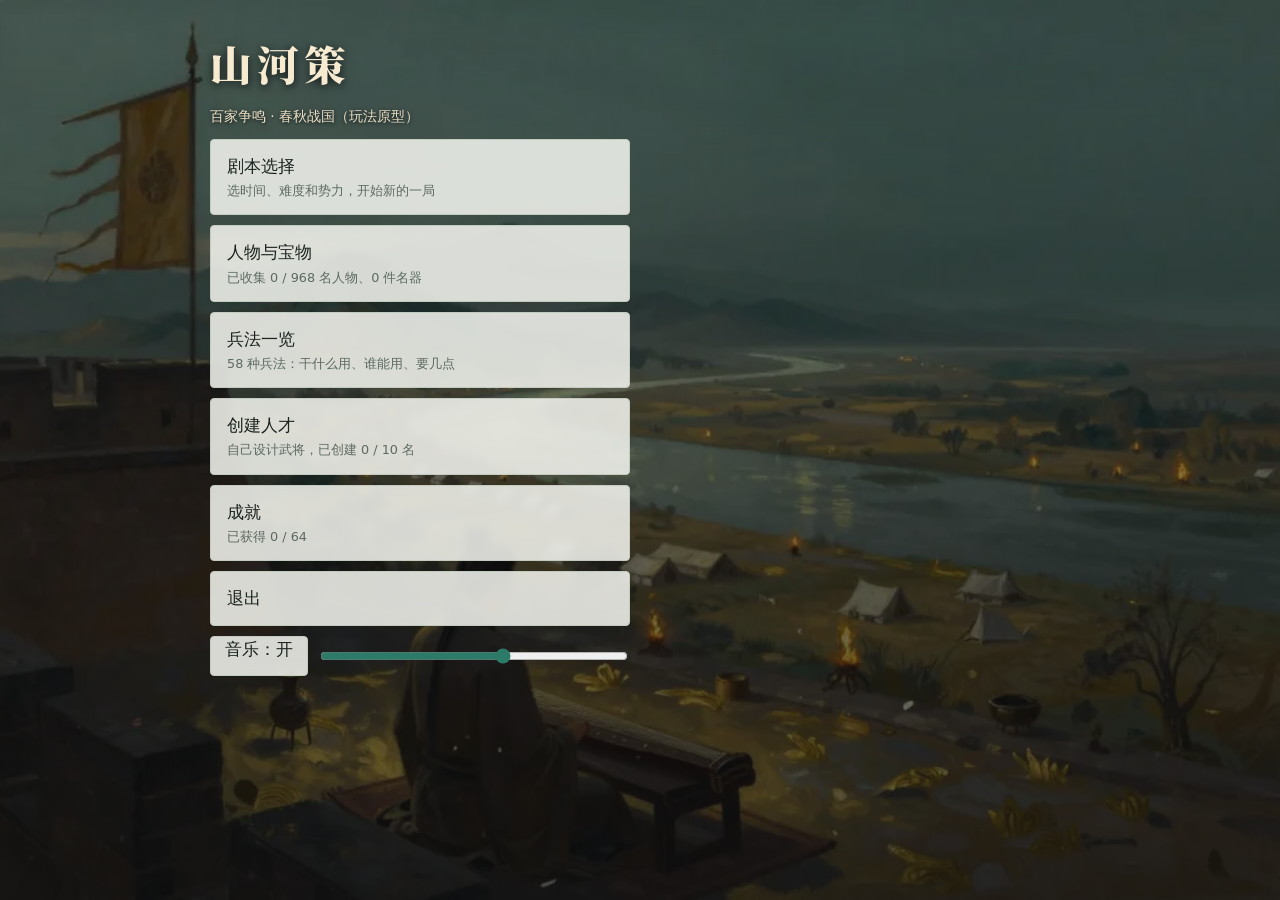
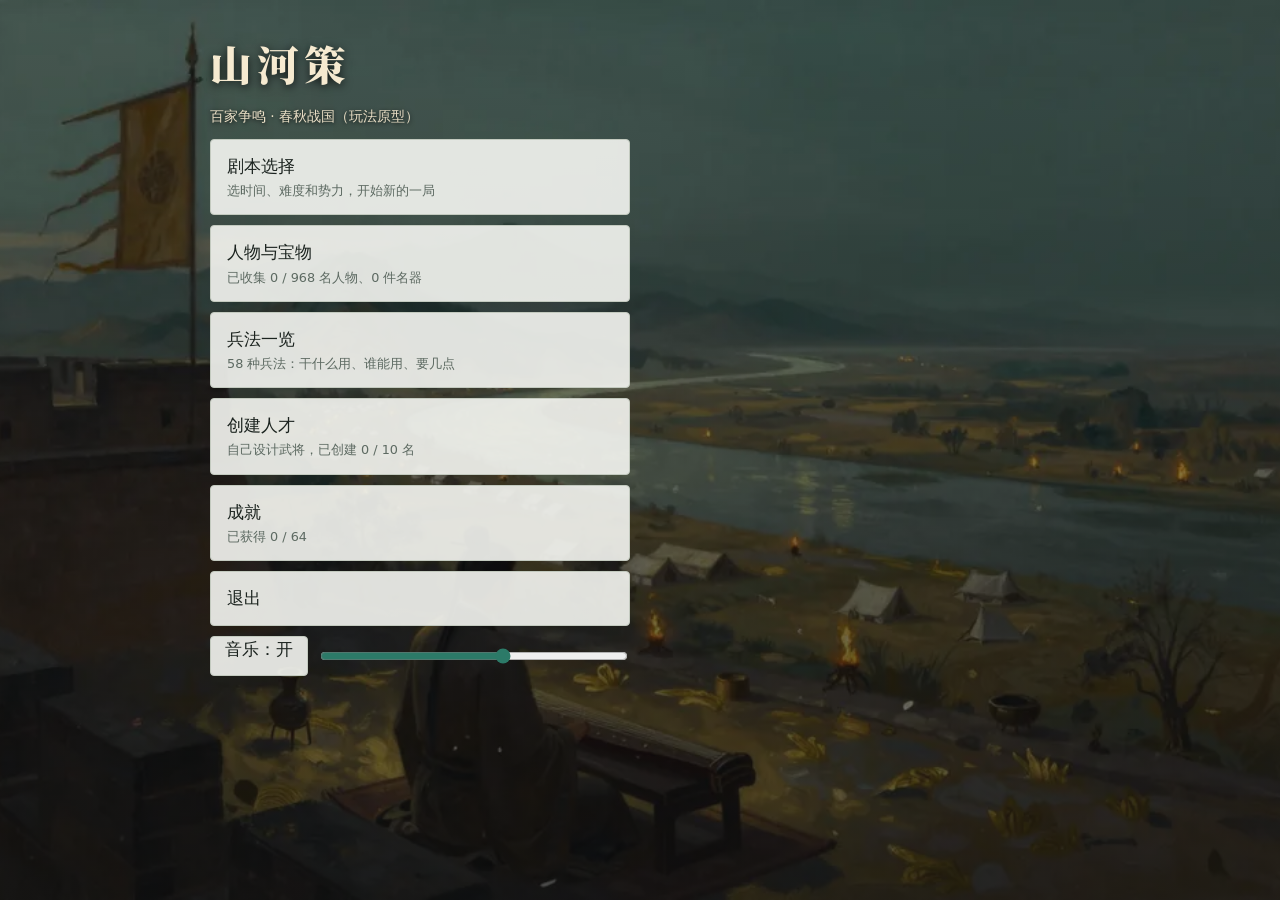
